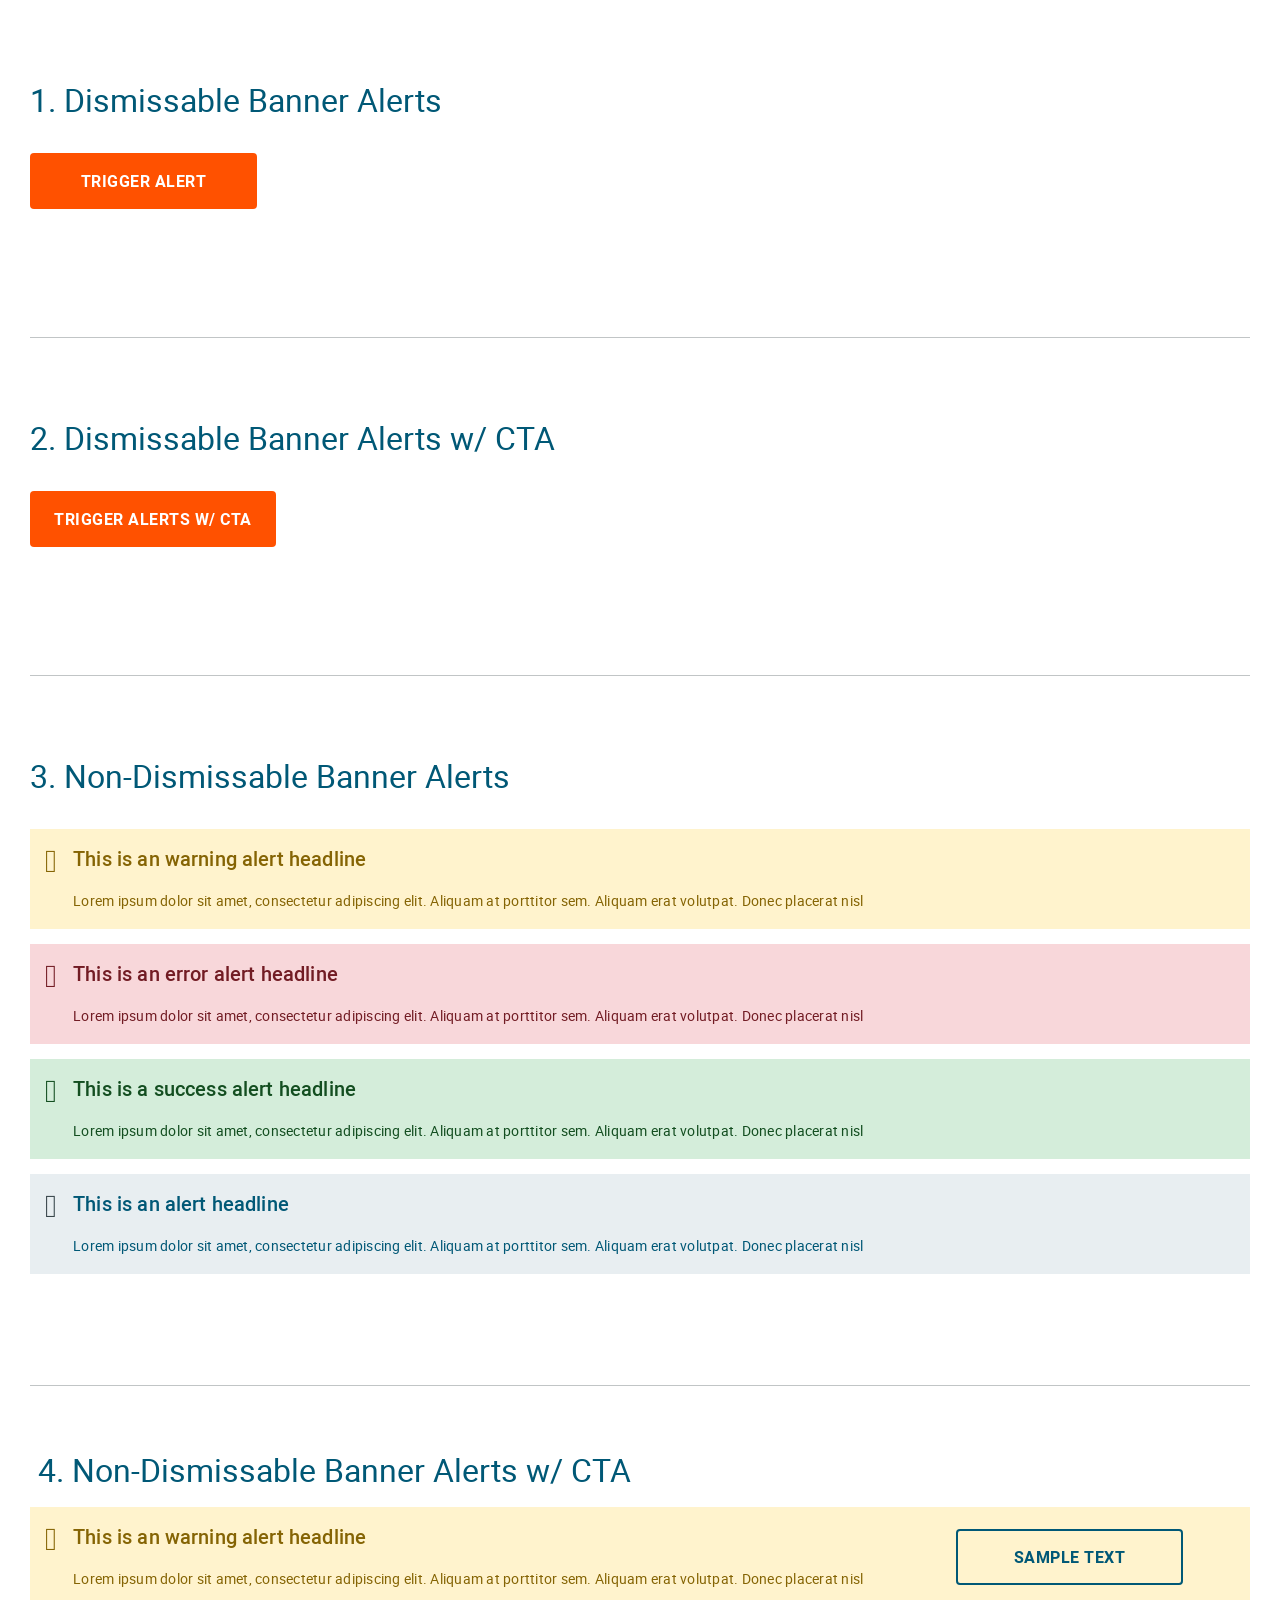
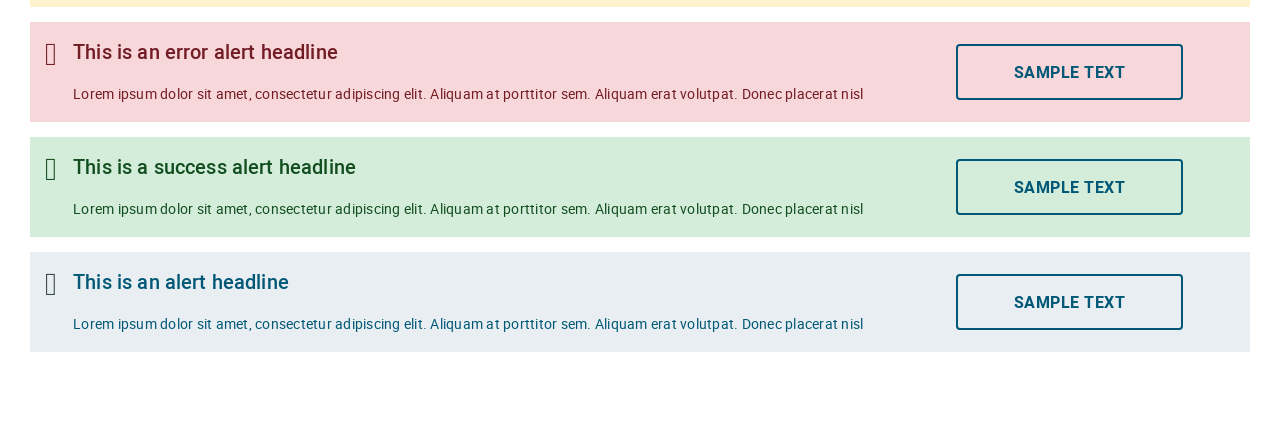
==== alerts/index.html @ 074dd71d "Commit demo for develop-major" ====
<!doctype html><html lang="en"><head><meta charset="UTF-8"><meta http-equiv="X-UA-Compatible" content="IE=edge"><meta name="viewport" content="width=device-width,initial-scale=1"><title>Banner Alert Demo</title><link rel="stylesheet" href="../assets/styles/main.css"><link rel="stylesheet" href="../assets/styles/custom-icons.css"><link rel="stylesheet" href="../assets/styles/fontawesome.css"><link rel="stylesheet" href="../assets/styles/regular.css"><script src="../alerts/index.html.js" defer="defer"></script></head><body><section class="bdr-bottom"><div class="container bdr-clr--gray-disabled"><div class="row"><div class="col"><h2>1. Dismissable Banner Alerts</h2></div><div class="col"><button class="btn--primary" onclick="window.triggerAlerts();">Trigger Alert</button></div><div class="col"><div class="banner-alerts"></div></div></div></div></section><section class="bdr-bottom"><div class="container bdr-clr--gray-disabled"><div class="row"><div class="col"><h2>2. Dismissable Banner Alerts w/ CTA</h2></div><div class="col"><button class="btn--primary" onclick="triggerAlertsWithButton();">Trigger Alerts w/ CTA</button></div><div class="col"><div class="cta-banner-alerts"></div></div></div></div></section><section class="bdr-bottom"><div class="container bdr-clr--gray-disabled"><div class="row"><div class="col"><h2>3. Non-Dismissable Banner Alerts</h2></div><div class="col"><div class="banner-alerts"><div class="foo bar baz bg--warning-background" data-ref="module_systemAlert_50119"><div data-alert-message data-message-type="warning" data-status="active"><div class="row"><div class="alert-msg col--lg-12"><h4 class="alert-head">This is an warning alert headline</h4><span class="p-2">Lorem ipsum dolor sit amet, consectetur adipiscing elit. Aliquam at porttitor sem. Aliquam erat volutpat. Donec placerat nisl</span></div></div></div></div></div><div class="banner-alerts"><div class="foo bar baz bg--error-background" data-ref="module_systemAlert_50119"><div data-alert-message data-message-type="error" data-status="active"><div class="row"><div class="alert-msg col--lg-12"><h4 class="alert-head">This is an error alert headline</h4><span class="p-2">Lorem ipsum dolor sit amet, consectetur adipiscing elit. Aliquam at porttitor sem. Aliquam erat volutpat. Donec placerat nisl</span></div></div></div></div></div><div class="banner-alerts"><div class="foo bar baz bg--success-background" data-ref="module_systemAlert_50119"><div data-alert-message data-message-type="success" data-status="active"><div class="row"><div class="alert-msg col--lg-12"><h4 class="alert-head">This is a success alert headline</h4><span class="p-2">Lorem ipsum dolor sit amet, consectetur adipiscing elit. Aliquam at porttitor sem. Aliquam erat volutpat. Donec placerat nisl</span></div></div></div></div></div><div class="banner-alerts"><div class="foo bar baz bg--primary-light-3" data-ref="module_systemAlert_50119"><div data-alert-message data-message-type="message" data-status="active"><div class="row"><div class="alert-msg col--lg-12"><h4 class="alert-head">This is an alert headline</h4><span class="p-2">Lorem ipsum dolor sit amet, consectetur adipiscing elit. Aliquam at porttitor sem. Aliquam erat volutpat. Donec placerat nisl</span></div></div></div></div></div></div></div></div></section><section class="nonDismissable-alerts"><div class="container bdr-clr--gray-disabled"><div class="col"><h2>4. Non-Dismissable Banner Alerts w/ CTA</h2></div><div class="banner-alerts"><div class="foo bar baz bg--warning-background" data-ref="module_systemAlert_50119"><div data-alert-message data-message-type="warning" data-status="active"><div class="row"><div class="alert-msg col--lg-9"><h4 class="alert-head">This is an warning alert headline</h4><span class="p-2">Lorem ipsum dolor sit amet, consectetur adipiscing elit. Aliquam at porttitor sem. Aliquam erat volutpat. Donec placerat nisl</span></div><div class="alert-cta col--lg-3"><button class="btn" href="#">sample Text</button></div></div></div></div></div><div class="banner-alerts"><div class="foo bar baz bg--error-background" data-ref="module_systemAlert_50119"><div data-alert-message data-message-type="error" data-status="active"><div class="row"><div class="alert-msg col--lg-9"><h4 class="alert-head">This is an error alert headline</h4><span class="p-2">Lorem ipsum dolor sit amet, consectetur adipiscing elit. Aliquam at porttitor sem. Aliquam erat volutpat. Donec placerat nisl</span></div><div class="alert-cta col--lg-3"><button class="btn" href="#">sample Text</button></div></div></div></div></div><div class="banner-alerts"><div class="foo bar baz bg--success-background" data-ref="module_systemAlert_50119"><div data-alert-message data-message-type="success" data-status="active"><div class="row"><div class="alert-msg col--lg-9"><h4 class="alert-head">This is a success alert headline</h4><span class="p-2">Lorem ipsum dolor sit amet, consectetur adipiscing elit. Aliquam at porttitor sem. Aliquam erat volutpat. Donec placerat nisl</span></div><div class="alert-cta col--lg-3"><button class="btn" href="#">sample Text</button></div></div></div></div></div><div class="banner-alerts"><div class="foo bar baz bg--primary-light-3" data-ref="module_systemAlert_50119"><div data-alert-message data-message-type="message" data-status="active"><div class="row"><div class="alert-msg col--lg-9"><h4 class="alert-head">This is an alert headline</h4><span class="p-2">Lorem ipsum dolor sit amet, consectetur adipiscing elit. Aliquam at porttitor sem. Aliquam erat volutpat. Donec placerat nisl</span></div><div class="alert-cta col--lg-3"><button class="btn" href="#">sample Text</button></div></div></div></div></div></div></section></body></html>
---- assets/styles/main.css ----
﻿:root{--primary-base: hsl(195.3, 100%, 23.1%);--primary-light-1: hsl(194.8, 100%, 28.6%);--primary-light-2: hsl(195, 100%, 39.2%);--primary-light-3: hsl(200, 24.3%, 92.7%);--primary-light-4: hsl(194, 25%, 87%);--primary-dark-1: hsl(195.3, 100%, 11.6%);--primary-dark-2: hsl(195.2, 100%, 17.8%);--secondary-base: hsl(19.1, 100%, 50%);--secondary-light-1: hsl(18.8, 100%, 61.2%);--secondary-light-2: hsl(18.6, 100%, 69.6%);--secondary-light-3: hsl(18.9, 82.6%, 91%);--secondary-dark-1: hsl(18.8, 100%, 38.8%);--secondary-dark-2: hsl(18.6, 100%, 30.4%);--white-base: hsl(0, 0%, 100%);--black-base: hsl(0, 0%, 0%);--gray-medium-1: hsl(198, 11.1%, 35.3%);--gray-dark-1: hsl(196.7, 13.8%, 25.5%);--gray-body: hsl(196.7, 13.8%, 25.5%);--gray-input: hsl(200, 5.5%, 57.3%);--gray-disabled: hsl(192, 4.2%, 76.7%);--gray-background: hsl(0, 0%, 98%);--success-element: hsl(135.7, 100%, 27.1%);--success-text: hsl(133.2, 60.8%, 19%);--success-background: hsl(134.4, 41%, 88%);--warning-element: hsl(35, 97.3%, 56.9%);--warning-text: hsl(44.7, 94.2%, 26.9%);--warning-background: hsl(45.6, 100%, 90.2%);--error-element: hsl(9.2, 100%, 37.1%);--error-text: hsl(354.4, 60.6%, 27.8%);--error-background: hsl(354.5, 70.2%, 90.8%);--dropshadow-1: 0 1px 1px 0 rgba(0, 0, 0, 0.14), 0 2px 1px 0 rgba(0, 0, 0, 0.12), 0 1px 3px 0 rgba(0, 0, 0, 0.2);--dropshadow-2: 0 8px 10px 0 rgba(0, 0, 0, 0.14), 0 3px 14px 0 rgba(0, 0, 0, 0.12), 0 5px 5px 0 rgba(0, 0, 0, 0.2);--dropshadow-3: 0 9px 12px 0 rgba(0, 0, 0, 0.14), 0 3px 16px 0 rgba(0, 0, 0, 0.12), 0 5px 6px 0 rgba(0, 0, 0, 0.2);--dropshadow-4: 0 16px 24px 0 rgba(0, 0, 0, 0.14), 0 6px 30px 0 rgba(0, 0, 0, 0.12), 0 8px 10px 0 rgba(0, 0, 0, 0.2);--sect--top-pd--sm: 4.8rem;--sect--top-pd--md: 4.8rem;--sect--top-pd--lg: 8rem;--sect--top-pd--xl: 8rem;--sect--btm-pd--sm: 4.8rem;--sect--btm-pd--md: 4.8rem;--sect--btm-pd--lg: 8rem;--sect--btm-pd--xl: 8rem;--sect-bg--top-pd--sm: 4.8rem;--sect-bg--top-pd--md: 4.8rem;--sect-bg--top-pd--lg: 8rem;--sect-bg--top-pd--xl: 8rem;--sect-bg--btm-pd--sm: 4.8rem;--sect-bg--btm-pd--md: 4.8rem;--sect-bg--btm-pd--lg: 8rem;--sect-bg--btm-pd--xl: 8rem;--sect-top-curv--top-pd--sm: 4.8rem;--sect-top-curv--top-pd--md: 4.8rem;--sect-top-curv--top-pd--lg: 4.8rem;--sect-top-curv--top-pd--xl: 4.8rem;--sect-top-curv--btm-pd--sm: 4.8rem;--sect-top-curv--btm-pd--md: 4.8rem;--sect-top-curv--btm-pd--lg: 8rem;--sect-top-curv--btm-pd--xl: 8rem;--sect-btm-curv--top-pd--sm: 4.8rem;--sect-btm-curv--top-pd--md: 4.8rem;--sect-btm-curv--top-pd--lg: 8rem;--sect-btm-curv--top-pd--xl: 8rem;--sect-btm-curv--btm-pd--sm: 4.8rem;--sect-btm-curv--btm-pd--md: 4.8rem;--sect-btm-curv--btm-pd--lg: 4.8rem;--sect-btm-curv--btm-pd--xl: 4.8rem;--gutter-sm: 0.75rem;--gutter-md: 0.75rem;--gutter-lg: 0.75rem;--gutter-xl: 0.75rem;--col-top-mg--sm: 1.6rem;--col-top-mg--md: 1.6rem;--col-top-mg--lg: 1.6rem;--col-top-mg--xl: 1.6rem;--col-btm-mg--sm: 1.6rem;--col-btm-mg--md: 1.6rem;--col-btm-mg--lg: 1.6rem;--col-btm-mg--xl: 1.6rem;--h-1--sm: 3.4rem/4rem Roboto, sans-serif;--h-1--md: 3.4rem/4rem Roboto, sans-serif;--h-1--lg: 4.8rem/5.6rem Roboto, sans-serif;--h-1--xl: 4.8rem/5.6rem Roboto, sans-serif;--h-1--ltr-spc--sm: 0rem;--h-1--ltr-spc--md: 0rem;--h-1--ltr-spc--lg: 0rem;--h-1--ltr-spc--xl: 0rem;--h-1--bd-txt-spc--sm: 3.2rem;--h-1--bd-txt-spc--md: 3.2rem;--h-1--bd-txt-spc--lg: 3.2rem;--h-1--bd-txt-spc--xl: 3.2rem;--h-2--sm: 2.4rem/3.2rem Roboto, sans-serif;--h-2--md: 2.4rem/3.2rem Roboto, sans-serif;--h-2--lg: 3.2rem/4rem Roboto, sans-serif;--h-2--xl: 3.2rem/4rem Roboto, sans-serif;--h-2--ltr-spc--sm: 0rem;--h-2--ltr-spc--md: 0rem;--h-2--ltr-spc--lg: 0rem;--h-2--ltr-spc--xl: 0rem;--h-2--bd-txt-spc--sm: 1.6rem;--h-2--bd-txt-spc--md: 1.6rem;--h-2--bd-txt-spc--lg: 1.6rem;--h-2--bd-txt-spc--xl: 1.6rem;--h-3--sm: 2rem/2.8rem Roboto, sans-serif;--h-3--md: 2rem/2.8rem Roboto, sans-serif;--h-3--lg: 2.4rem/3.2rem Roboto, sans-serif;--h-3--xl: 2.4rem/3.2rem Roboto, sans-serif;--h-3--ltr-spc--sm: 0.015rem;--h-3--ltr-spc--md: 0.015rem;--h-3--ltr-spc--lg: 0.015rem;--h-3--ltr-spc--xl: 0.015rem;--h-3--bd-txt-spc--sm: 1.6rem;--h-3--bd-txt-spc--md: 1.6rem;--h-3--bd-txt-spc--lg: 1.6rem;--h-3--bd-txt-spc--xl: 1.6rem;--h-4--sm: 1.8rem/2.6rem Roboto, sans-serif;--h-4--md: 1.8rem/2.6rem Roboto, sans-serif;--h-4--lg: 2rem/2.8rem Roboto, sans-serif;--h-4--xl: 2rem/2.8rem Roboto, sans-serif;--h-4--ltr-spc--sm: 0.015rem;--h-4--ltr-spc--md: 0.015rem;--h-4--ltr-spc--lg: 0.015rem;--h-4--ltr-spc--xl: 0.015rem;--h-4--bd-txt-spc--sm: 1.6rem;--h-4--bd-txt-spc--md: 1.6rem;--h-4--bd-txt-spc--lg: 1.6rem;--h-4--bd-txt-spc--xl: 1.6rem;--h-5--sm: 1.6rem/2.4rem Roboto, sans-serif;--h-5--md: 1.6rem/2.4rem Roboto, sans-serif;--h-5--lg: 1.8rem/2.6rem Roboto, sans-serif;--h-5--xl: 1.8rem/2.6rem Roboto, sans-serif;--h-5--ltr-spc--sm: 0.015rem;--h-5--ltr-spc--md: 0.015rem;--h-5--ltr-spc--lg: 0.015rem;--h-5--ltr-spc--xl: 0.015rem;--h-6--sm: 1.4rem/2rem Roboto, sans-serif;--h-6--md: 1.4rem/2rem Roboto, sans-serif;--h-6--lg: 1.4rem/2rem Roboto, sans-serif;--h-6--xl: 1.4rem/2rem Roboto, sans-serif;--h-6--ltr-spc--sm: 0.01rem;--h-6--ltr-spc--md: 0.01rem;--h-6--ltr-spc--lg: 0.01rem;--h-6--ltr-spc--xl: 0.01rem;--p-1--sm: 1.6rem/2.4rem Roboto, sans-serif;--p-1--md: 1.6rem/2.4rem Roboto, sans-serif;--p-1--lg: 1.6rem/2.4rem Roboto, sans-serif;--p-1--xl: 1.6rem/2.4rem Roboto, sans-serif;--p-1--ltr-spc--sm: 0.05rem;--p-1--ltr-spc--md: 0.05rem;--p-1--ltr-spc--lg: 0.05rem;--p-1--ltr-spc--xl: 0.05rem;--p-1--spacing--sm: 2.4rem;--p-1--spacing--md: 2.4rem;--p-1--spacing--lg: 2.4rem;--p-1--spacing--xl: 2.4rem;--p-2--sm: 1.4rem/2rem Roboto, sans-serif;--p-2--md: 1.4rem/2rem Roboto, sans-serif;--p-2--lg: 1.4rem/2.2rem Roboto, sans-serif;--p-2--xl: 1.4rem/2.2rem Roboto, sans-serif;--p-2--ltr-spc--sm: 0.025rem;--p-2--ltr-spc--md: 0.025rem;--p-2--ltr-spc--lg: 0.025rem;--p-2--ltr-spc--xl: 0.025rem;--p-2--spacing--sm: 2.4rem;--p-2--spacing--md: 2.4rem;--p-2--spacing--lg: 2.4rem;--p-2--spacing--xl: 2.4rem;--p-3--sm: 1.2rem/1.8rem Roboto, sans-serif;--p-3--md: 1.2rem/1.8rem Roboto, sans-serif;--p-3--lg: 1.2rem/2rem Roboto, sans-serif;--p-3--xl: 1.2rem/2rem Roboto, sans-serif;--p-3--ltr-spc--sm: 0.025rem;--p-3--ltr-spc--md: 0.025rem;--p-3--ltr-spc--lg: 0.04rem;--p-3--ltr-spc--xl: 0.04rem;--p-3--spacing--sm: 2.4rem;--p-3--spacing--md: 2.4rem;--p-3--spacing--lg: 2.4rem;--p-3--spacing--xl: 2.4rem;--default-links-link-on-lgt-bg--default--color: hsl(195.3, 100%, 23.1%);--default-links-link-on-lgt-bg--default--text-decoration: underline solid hsl(195.3, 100%, 23.1%) 0.1rem;--default-links-link-on-lgt-bg--default--font-weight: 500;--default-links-link-on-lgt-bg--hover--color: hsl(195.3, 100%, 11.6%);--default-links-link-on-lgt-bg--hover--text-decoration: underline solid hsl(195.3, 100%, 11.6%) 0.1rem;--default-links-link-on-lgt-bg--focus--color: hsl(195.3, 100%, 11.6%);--default-links-link-on-lgt-bg--focus--text-decoration: underline solid hsl(195.3, 100%, 11.6%) 0.1rem;--default-links-link-on-lgt-bg--focus--outline: 0.3rem solid hsl(195, 100%, 39.2%);--default-links-link-on-lgt-bg--focus--outline-offset: 0.2rem;--default-links-link-on-lgt-bg--focus--border-radius: 0.5rem;--default-links-link-on-lgt-bg--active--color: hsl(195, 100%, 39.2%);--default-links-link-on-lgt-bg--active--text-decoration: underline solid hsl(195, 100%, 39.2%) 0.1rem;--default-links-link-on-lgt-bg--visited--color: hsl(195, 100%, 39.2%);--default-links-link-on-lgt-bg--disabled--color: hsl(192, 4.2%, 76.7%);--default-links-link-on-lgt-bg--disabled--text-decoration: underline solid hsl(192, 4.2%, 76.7%) 0.1rem;--default-links-link-on-lgt-bg--disabled--pointer-events: none;--group-links-link-on-lgt-bg--default--color: hsl(195.3, 100%, 23.1%);--group-links-link-on-lgt-bg--default--text-decoration: none;--group-links-link-on-lgt-bg--default--font-weight: 500;--group-links-link-on-lgt-bg--hover--color: hsl(195.3, 100%, 11.6%);--group-links-link-on-lgt-bg--hover--text-decoration: underline solid hsl(195.3, 100%, 11.6%) 0.1rem;--group-links-link-on-lgt-bg--focus--color: hsl(195.3, 100%, 11.6%);--group-links-link-on-lgt-bg--focus--text-decoration: underline solid hsl(195.3, 100%, 11.6%) 0.1rem;--group-links-link-on-lgt-bg--focus--outline: 0.3rem solid hsl(195, 100%, 39.2%);--group-links-link-on-lgt-bg--focus--outline-offset: 0.2rem;--group-links-link-on-lgt-bg--focus--border-radius: 0.5rem;--group-links-link-on-lgt-bg--active--color: hsl(195.3, 100%, 23.1%);--group-links-link-on-lgt-bg--active--text-decoration: none;--group-links-link-on-lgt-bg--visited--color: hsl(195.3, 100%, 23.1%);--group-links-link-on-lgt-bg--disabled--color: hsl(192, 4.2%, 76.7%);--group-links-link-on-lgt-bg--disabled--text-decoration: none;--group-links-link-on-lgt-bg--disabled--pointer-events: none;--email-phone-links-link-on-lgt-bg--default--color: hsl(195.3, 100%, 23.1%);--email-phone-links-link-on-lgt-bg--default--text-decoration: underline solid hsl(195.3, 100%, 23.1%) 0.1rem;--email-phone-links-link-on-lgt-bg--default--font-weight: 500;--email-phone-links-link-on-lgt-bg--hover--color: hsl(195.3, 100%, 11.6%);--email-phone-links-link-on-lgt-bg--hover--text-decoration: underline solid hsl(195.3, 100%, 11.6%) 0.1rem;--email-phone-links-link-on-lgt-bg--focus--color: hsl(195.3, 100%, 11.6%);--email-phone-links-link-on-lgt-bg--focus--text-decoration: underline solid hsl(195.3, 100%, 11.6%) 0.1rem;--email-phone-links-link-on-lgt-bg--focus--outline: 0.3rem solid hsl(195, 100%, 39.2%);--email-phone-links-link-on-lgt-bg--focus--outline-offset: 0.2rem;--email-phone-links-link-on-lgt-bg--focus--border-radius: 0.5rem;--email-phone-links-link-on-lgt-bg--active--color: hsl(195.3, 100%, 23.1%);--email-phone-links-link-on-lgt-bg--active--text-decoration: underline solid hsl(195.3, 100%, 23.1%) 0.1rem;--email-phone-links-link-on-lgt-bg--visited--color: hsl(195.3, 100%, 23.1%);--email-phone-links-link-on-lgt-bg--disabled--color: hsl(192, 4.2%, 76.7%);--email-phone-links-link-on-lgt-bg--disabled--text-decoration: underline solid hsl(192, 4.2%, 76.7%) 0.1rem;--email-phone-links-link-on-lgt-bg--disabled--pointer-events: none;--default-links-link-on-drk-bg--default--color: hsl(0, 0%, 100%);--default-links-link-on-drk-bg--default--text-decoration: underline solid var(--white-base) 0.1rem;--default-links-link-on-drk-bg--default--font-weight: 500;--default-links-link-on-drk-bg--hover--color: hsl(0, 0%, 100%);--default-links-link-on-drk-bg--hover--text-decoration: underline solid rgba(255, 255, 255, 0.75) 0.1rem;--default-links-link-on-drk-bg--hover--opacity: 75%;--default-links-link-on-drk-bg--focus--color: hsl(0, 0%, 100%);--default-links-link-on-drk-bg--focus--text-decoration: underline solid rgba(255, 255, 255, 0.75) 0.1rem;--default-links-link-on-drk-bg--focus--outline: 0.3rem solid hsl(195, 100%, 39.2%);--default-links-link-on-drk-bg--focus--outline-offset: 0.2rem;--default-links-link-on-drk-bg--focus--border-radius: 0.5rem;--default-links-link-on-drk-bg--focus--opacity: 75%;--default-links-link-on-drk-bg--active--color: hsl(0, 0%, 100%);--default-links-link-on-drk-bg--active--text-decoration: underline solid var(--white-base) 0.1rem;--default-links-link-on-drk-bg--disabled--color: hsl(0, 0%, 100%);--default-links-link-on-drk-bg--disabled--text-decoration: underline solid rgba(255, 255, 255, 0.4) 0.1rem;--default-links-link-on-drk-bg--disabled--opacity: 40%;--group-links-link-on-drk-bg--default--color: hsl(0, 0%, 100%);--group-links-link-on-drk-bg--default--text-decoration: none;--group-links-link-on-drk-bg--default--font-weight: 500;--group-links-link-on-drk-bg--hover--color: hsl(0, 0%, 100%);--group-links-link-on-drk-bg--hover--text-decoration: underline solid rgba(255, 255, 255, 0.75) 0.1rem;--group-links-link-on-drk-bg--hover--opacity: 75%;--group-links-link-on-drk-bg--focus--color: hsl(0, 0%, 100%);--group-links-link-on-drk-bg--focus--text-decoration: underline solid rgba(255, 255, 255, 0.75) 0.1rem;--group-links-link-on-drk-bg--focus--outline: 0.3rem solid hsl(195, 100%, 39.2%);--group-links-link-on-drk-bg--focus--outline-offset: 0.2rem;--group-links-link-on-drk-bg--focus--border-radius: 0.5rem;--group-links-link-on-drk-bg--focus--opacity: 75%;--group-links-link-on-drk-bg--active--color: hsl(0, 0%, 100%);--group-links-link-on-drk-bg--active--text-decoration: none;--group-links-link-on-drk-bg--disabled--color: hsl(0, 0%, 100%);--group-links-link-on-drk-bg--disabled--text-decoration: none;--group-links-link-on-drk-bg--disabled--opacity: 40%;--email-phone-links-link-on-drk-bg--default--color: hsl(0, 0%, 100%);--email-phone-links-link-on-drk-bg--default--text-decoration: underline solid var(--white-base) 0.1rem;--email-phone-links-link-on-drk-bg--default--font-weight: 500;--email-phone-links-link-on-drk-bg--hover--color: hsl(0, 0%, 100%);--email-phone-links-link-on-drk-bg--hover--text-decoration: underline solid rgba(255, 255, 255, 0.75) 0.1rem;--email-phone-links-link-on-drk-bg--hover--opacity: 75%;--email-phone-links-link-on-drk-bg--focus--color: hsl(0, 0%, 100%);--email-phone-links-link-on-drk-bg--focus--text-decoration: underline solid rgba(255, 255, 255, 0.75) 0.1rem;--email-phone-links-link-on-drk-bg--focus--outline: 0.3rem solid hsl(195, 100%, 39.2%);--email-phone-links-link-on-drk-bg--focus--outline-offset: 0.2rem;--email-phone-links-link-on-drk-bg--focus--border-radius: 0.5rem;--email-phone-links-link-on-drk-bg--focus--opacity: 75%;--email-phone-links-link-on-drk-bg--active--color: hsl(0, 0%, 100%);--email-phone-links-link-on-drk-bg--active--text-decoration: underline solid var(--white-base) 0.1rem;--email-phone-links-link-on-drk-bg--disabled--color: hsl(0, 0%, 100%);--email-phone-links-link-on-drk-bg--disabled--text-decoration: underline solid rgba(255, 255, 255, 0.4) 0.1rem;--email-phone-links-link-on-drk-bg--disabled--opacity: 40%;--btn--font: bold 1.6rem/2.4rem var(--font-stack);--btn--min-width: 22.7rem;--btn--corner-radius:0.4rem;--btn--border: 0.2rem solid var(--primary-base);--secondary-btn-on-lgt-bg--default--color: hsl(195.3, 100%, 23.1%);--secondary-btn-on-lgt-bg--default--border: 0.2rem solid hsl(195.3, 100%, 23.1%);--secondary-btn-on-lgt-bg--default--padding: 1.4rem 2.4rem;--secondary-btn-on-lgt-bg--hover--background-color: hsla(195.3, 100%, 23.1%, 15%);--secondary-btn-on-lgt-bg--hover--color: hsl(195.3, 100%, 23.1%);--secondary-btn-on-lgt-bg--hover--border: 0.2rem solid hsl(195.3, 100%, 23.1%);--secondary-btn-on-lgt-bg--focus--background-color: hsla(195.3, 100%, 23.1%, 15%);--secondary-btn-on-lgt-bg--focus--color: hsl(195.3, 100%, 23.1%);--secondary-btn-on-lgt-bg--focus--border: 0.2rem solid hsl(195.3, 100%, 23.1%);--secondary-btn-on-lgt-bg--focus--outline: 0.3rem solid hsl(195, 100%, 39.2%);--secondary-btn-on-lgt-bg--focus--outline-offset: 0.2rem;--secondary-btn-on-lgt-bg--active--background-color: hsla(195.3, 100%, 23.1%, 40%);--secondary-btn-on-lgt-bg--active--color: hsl(195.3, 100%, 23.1%);--secondary-btn-on-lgt-bg--active--border: 0.2rem solid hsl(195.3, 100%, 23.1%);--secondary-btn-on-lgt-bg--disabled--color: hsl(192, 4.2%, 76.7%);--secondary-btn-on-lgt-bg--disabled--border: 0.2rem solid hsl(192, 4.2%, 76.7%);--primary-btn-on-lgt-bg--default--background-color: hsl(19.1, 100%, 50%);--primary-btn-on-lgt-bg--default--color: hsl(0, 0%, 100%);--primary-btn-on-lgt-bg--default--border: none;--primary-btn-on-lgt-bg--hover--background-color: hsl(18.8, 100%, 38.8%);--primary-btn-on-lgt-bg--hover--color: hsl(0, 0%, 100%);--primary-btn-on-lgt-bg--hover--border: none;--primary-btn-on-lgt-bg--focus--background-color: hsl(18.8, 100%, 38.8%);--primary-btn-on-lgt-bg--focus--color: hsl(0, 0%, 100%);--primary-btn-on-lgt-bg--focus--border: none;--primary-btn-on-lgt-bg--focus--outline: 0.3rem solid hsl(195, 100%, 39.2%);--primary-btn-on-lgt-bg--focus--outline-offset: 0.2rem;--primary-btn-on-lgt-bg--active--background-color: hsl(18.6, 100%, 69.6%);--primary-btn-on-lgt-bg--active--color: hsl(0, 0%, 100%);--primary-btn-on-lgt-bg--active--border: none;--primary-btn-on-lgt-bg--disabled--background-color: hsl(192, 4.2%, 76.7%);--primary-btn-on-lgt-bg--disabled--color: hsl(0, 0%, 100%);--primary-btn-on-lgt-bg--disabled--border: none;--tertiary-btn-on-lgt-bg--default--color: hsl(195.3, 100%, 23.1%);--tertiary-btn-on-lgt-bg--default--border: none;--tertiary-btn-on-lgt-bg--default--padding: 0;--tertiary-btn-on-lgt-bg--default--min-width: 0;--tertiary-btn-on-lgt-bg--hover--background-color: hsla(195.3, 100%, 23.1%, 15%);--tertiary-btn-on-lgt-bg--hover--color: hsl(195.3, 100%, 23.1%);--tertiary-btn-on-lgt-bg--hover--border: none;--tertiary-btn-on-lgt-bg--focus--background-color: hsla(195.3, 100%, 23.1%, 15%);--tertiary-btn-on-lgt-bg--focus--color: hsl(195.3, 100%, 23.1%);--tertiary-btn-on-lgt-bg--focus--border: none;--tertiary-btn-on-lgt-bg--focus--outline: 0.3rem solid hsl(195, 100%, 39.2%);--tertiary-btn-on-lgt-bg--focus--outline-offset: 0.2rem;--tertiary-btn-on-lgt-bg--active--background-color: hsla(195.3, 100%, 23.1%, 40%);--tertiary-btn-on-lgt-bg--active--color: hsl(195.3, 100%, 23.1%);--tertiary-btn-on-lgt-bg--active--border: none;--tertiary-btn-on-lgt-bg--disabled--color: 0.2rem solid hsl(192, 4.2%, 76.7%);--tertiary-btn-on-lgt-bg--disabled--border: none;--secondary-btn-on-drk-bg--default--color: hsl(0, 0%, 100%);--secondary-btn-on-drk-bg--default--border-color: hsl(0, 0%, 100%);--secondary-btn-on-drk-bg--hover--background-color: hsla(0, 0%, 100%, 15%);--secondary-btn-on-drk-bg--hover--color: hsl(0, 0%, 100%);--secondary-btn-on-drk-bg--hover--border-color: hsl(0, 0%, 100%);--secondary-btn-on-drk-bg--focus--background-color: hsla(0, 0%, 100%, 15%);--secondary-btn-on-drk-bg--focus--color: hsl(0, 0%, 100%);--secondary-btn-on-drk-bg--focus--border-color: hsl(0, 0%, 100%);--secondary-btn-on-drk-bg--focus--outline: 0.3rem solid hsl(195, 100%, 39.2%);--secondary-btn-on-drk-bg--focus--outline-offset: 0.2rem;--secondary-btn-on-drk-bg--active--background-color: hsla(0, 0%, 100%, 40%);--secondary-btn-on-drk-bg--active--color: hsl(0, 0%, 100%);--secondary-btn-on-drk-bg--active--border-color: hsl(0, 0%, 100%);--secondary-btn-on-drk-bg--disabled--color: hsl(0, 0%, 100%);--secondary-btn-on-drk-bg--disabled--border-color: hsl(0, 0%, 100%);--secondary-btn-on-drk-bg--disabled--opacity: 60%;--tertiary-btn-on-drk-bg--default--color: hsl(0, 0%, 100%);--tertiary-btn-on-drk-bg--hover--background-color: hsla(0, 0%, 100%, 15%);--tertiary-btn-on-drk-bg--hover--color: hsl(0, 0%, 100%);--tertiary-btn-on-drk-bg--focus--background-color: hsla(0, 0%, 100%, 15%);--tertiary-btn-on-drk-bg--focus--color: hsl(0, 0%, 100%);--tertiary-btn-on-drk-bg--focus--outline: 0.3rem solid hsl(195, 100%, 39.2%);--tertiary-btn-on-drk-bg--focus--outline-offset: 0.2rem;--tertiary-btn-on-drk-bg--active--background-color: hsla(0, 0%, 100%, 40%);--tertiary-btn-on-drk-bg--active--color: hsl(0, 0%, 100%);--tertiary-btn-on-drk-bg--active--border-color: hsl(0, 0%, 100%);--tertiary-btn-on-drk-bg--disabled--color: hsl(0, 0%, 100%);--tertiary-btn-on-drk-bg--disabled--opacity: 60%;--toggleOn-toggle-on-lgt-bg--checked--background-color: hsl(195.3, 100%, 23.1%);--toggleOn-toggle-on-lgt-bg--hover--box-shadow: 0 0 0 1.1rem hsla(195.3, 100%, 23.1%, 10%);--toggleOn-toggle-on-lgt-bg--hover--background-color: hsl(195.3, 100%, 23.1%);--toggleOn-toggle-on-lgt-bg--focus--box-shadow: 0 0 0 1.1rem hsla(195.3, 100%, 23.1%, 10%);--toggleOn-toggle-on-lgt-bg--focus--outline: 0.3rem solid hsl(195, 100%, 39.2%);--toggleOn-toggle-on-lgt-bg--focus--outline-offset: 0.9rem;--toggleOn-toggle-on-lgt-bg--focus--background-color: hsl(195.3, 100%, 23.1%);--toggleOn-toggle-on-lgt-bg--active--box-shadow: 0 0 0 1.1rem hsla(195.3, 100%, 23.1%, 25%);--toggleOn-toggle-on-lgt-bg--active--background-color: hsl(195.3, 100%, 23.1%);--toggleOn-toggle-on-lgt-bg--disabled--background-color: hsl(192, 4.2%, 76.7%);--toggleOff-toggle-on-lgt-bg--default--background-color: hsl(0, 0%, 100%);--toggleOff-toggle-on-lgt-bg--hover--box-shadow: 0 0 0 1.1rem hsla(200, 5.5%, 57.3%, 10%);--toggleOff-toggle-on-lgt-bg--hover--background-color: hsl(0, 0%, 100%);--toggleOff-toggle-on-lgt-bg--focus--box-shadow: 0 0 0 1.1rem hsla(200, 5.5%, 57.3%, 10%);--toggleOff-toggle-on-lgt-bg--focus--outline: 0.3rem solid hsl(195, 100%, 39.2%);--toggleOff-toggle-on-lgt-bg--focus--outline-offset: 0.9rem;--toggleOff-toggle-on-lgt-bg--focus--background-color: hsl(0, 0%, 100%);--toggleOff-toggle-on-lgt-bg--active--box-shadow: 0 0 0 1.1rem hsla(200, 5.5%, 57.3%, 25%);--toggleOff-toggle-on-lgt-bg--active--background-color: hsl(0, 0%, 100%);--toggleOff-toggle-on-lgt-bg--disabled--background-color: hsl(0, 0%, 100%);--toggleOn-toggle-on-drk-bg--checked--background-color: hsl(0, 0%, 100%);--toggleOn-toggle-on-drk-bg--hover--box-shadow: 0 0 0 1.1rem hsla(0, 0%, 100%, 10%);--toggleOn-toggle-on-drk-bg--hover--background-color: hsl(0, 0%, 100%);--toggleOn-toggle-on-drk-bg--focus--box-shadow: 0 0 0 1.1rem hsla(0, 0%, 100%, 10%);--toggleOn-toggle-on-drk-bg--focus--outline: 0.3rem solid hsl(195, 100%, 39.2%);--toggleOn-toggle-on-drk-bg--focus--outline-offset: 0.9rem;--toggleOn-toggle-on-drk-bg--focus--background-color: hsl(0, 0%, 100%);--toggleOn-toggle-on-drk-bg--active--box-shadow: 0 0 0 1.1rem hsla(0, 0%, 100%, 25%);--toggleOn-toggle-on-drk-bg--active--background-color: hsl(0, 0%, 100%);--toggleOn-toggle-on-drk-bg--disabled--background-color: hsl(192, 4.2%, 76.7%);--toggleOff-toggle-on-drk-bg--default--background-color: hsl(0, 0%, 100%);--toggleOff-toggle-on-drk-bg--hover--box-shadow: 0 0 0 1.1rem hsla(200, 5.5%, 57.3%, 10%);--toggleOff-toggle-on-drk-bg--hover--background-color: hsl(0, 0%, 100%);--toggleOff-toggle-on-drk-bg--focus--box-shadow: 0 0 0 1.1rem hsla(200, 5.5%, 57.3%, 10%);--toggleOff-toggle-on-drk-bg--focus--outline: 0.3rem solid hsl(195, 100%, 39.2%);--toggleOff-toggle-on-drk-bg--focus--outline-offset: 0.9rem;--toggleOff-toggle-on-drk-bg--focus--background-color: hsl(0, 0%, 100%);--toggleOff-toggle-on-drk-bg--active--box-shadow: 0 0 0 1.1rem hsla(200, 5.5%, 57.3%, 25%);--toggleOff-toggle-on-drk-bg--active--background-color: hsl(0, 0%, 100%);--toggleOff-toggle-on-drk-bg--disabled--background-color: hsl(0, 0%, 100%);--max-content-width--sm: 640px;--max-content-width--md: 800px;--max-content-width--lg: 960px;--max-content-width--xl: 1440px;--container--gutter--sm: var(--gutter-sm);--container--gutter--md: var(--gutter-md);--container--gutter--lg: var(--gutter-lg);--container--gutter--xl: var(--gutter-xl);--text-indent--sm: 2.4rem;--text-indent--md: 2.4rem;--text-indent--lg: 2.4rem;--text-indent--xl: 2.4rem;--heading-color: var(--primary-base);--body-text--color: var(--gray-body);--body-text--light-color: var(--gray-medium-1);--heading--on-dark-background: var(--white-base);--body-text--on-dark-background: var(--white-base);--heading--on-warning-background: var(--warning-text);--heading--on-error-background: var(--error-text);--heading--on-success-background: var(--success-text);--body-text--on-warning-background: var(--warning-text);--body-text--on-error-background: var(--error-text);--body-text--on-success-background: var(--success-text);--heading--on-light-background: var(--primary-base);--body-text--on-light-background: var(--gray-body);--font-weight--regular: 400;--font-weight--medium: 500;--font-stack: Roboto, sans-serif;--list-item-spacing-s--sm: 0.8rem;--list-item-spacing-s--md: 0.8rem;--list-item-spacing-s--lg: 0.8rem;--list-item-spacing-s--xl: 0.8rem;--list-item-spacing-m--sm: 1.6rem;--list-item-spacing-m--md: 1.6rem;--list-item-spacing-m--lg: 1.6rem;--list-item-spacing-m--xl: 1.6rem;--list-item-spacing-l--sm: 1.6rem;--list-item-spacing-l--md: 1.6rem;--list-item-spacing-l--lg: 1.6rem;--list-item-spacing-l--xl: 1.6rem;--border-radius-25: 0.5rem;--border-radius-50: 0.8rem;--border-radius-75: 1.2rem;--border-radius-100: 1.6rem;--icon--on-white-background: var(--primary-base);--icon--on-light-background: var(--gray-body);--icon--on-dark-background: var(--white-base);--icon--on-primary-light-background: var(--primary-base);--icon--on-secondary-light-background: var(--secondary-base);--icon--on-gray-background: var(--white-base);--icon--on-success-background: var(--success-text);--icon--on-warning-background: var(--warning-text);--icon--on-error-background: var(--error-text);--table--on-light-background: var(--gray-body);--table--on-dark-background: var(--white-base);--table-on-primary-light-background: var(--primary-base);--table--on-secondary-light-background: var(--secondary-base);--table--on-gray-background: var(--white-base);--table--on-success-background: var(--success-text);--table--on-warning-background: var(--warning-text);--table--on-error-background: var(--error-text);--thead--on-light-background: var(--primary-base);--thead--on-dark-background: var(--white-base);--thead--on-primary-light-background: var(--primary-base);--thead--on-secondary-light-background: var(--secondary-base);--thead--on-gray-background: var(--white-base);--thead--on-success-background: var(--success-text);--thead--on-warning-background: var(--warning-text);--thead--on-error-background: var(--error-text);--thead--bg-on-light-background: var(--primary-light-3);--icon--margin--sm: 0.8rem;--icon--margin--md: 1rem;--icon--margin--lg: 1.6rem;--icon--size--sm: 1.6rem;--icon--size--md: 2.4rem;--icon--size--lg: 3.2rem;--icon--size-with-background--sm: calc(var(--icon--size--sm) * 2);--icon--size-with-background--md: calc(var(--icon--size--md) * 2);--icon--size-with-background--lg: calc(var(--icon--size--lg) * 2)}*,*::before,*::after{padding:0;margin:0;line-height:inherit;text-decoration:inherit;letter-spacing:inherit;font-family:inherit;font-weight:inherit;font-style:inherit;font-size:inherit;color:inherit;box-sizing:border-box;border-width:0}html{height:100%;-webkit-text-size-adjust:100%;-moz-tab-size:4;tab-size:4;font-size:62.5%}body{overflow-x:hidden;overflow-y:scroll;min-width:320px;height:100%;font-family:Helvetica,Arial,sans-serif;text-align:left;font-weight:normal;font-style:normal}article,aside,figcaption,figure,footer,header,hgroup,main,nav,section{display:block}body[data-mouse-active] :focus:not(input):not(textarea):not(select){outline:none}p,h1,h2,h3,h4,h5,h6,ol,ul,dl,pre,img,main,form,table,input,label,audio,video,select,figure,canvas,output,address,h-scroll,textarea,fieldset,blockquote{display:block}p:last-child,h1:last-child,h2:last-child,h3:last-child,h4:last-child,h5:last-child,h6:last-child,ol:last-child,ul:last-child,dl:last-child,li:last-child,pre:last-child,hr:last-child,img:last-child,form:last-child,table:last-child,label:last-child,input:last-child,audio:last-child,video:last-child,select:last-child,figure:last-child,canvas:last-child,output:last-child,address:last-child,h-scroll:last-child,fieldset:last-child,textarea:last-child,blockquote:last-child{margin-bottom:0}hr{width:100%;height:1px;background-color:#9c9ea1;border:none}img{max-width:100%;margin-left:auto;margin-right:auto;border:none}figure.cover img{width:100%;height:100%;object-fit:cover}figure.cover.compatible{background-size:cover;background-position:center;background-repeat:no-repeat}video{max-width:100%;margin-left:auto;margin-right:auto;border:1px solid #9c9ea1;cursor:pointer}button,[type=button],[type=reset],[type=submit]{-webkit-appearance:button;text-align:left;background:rgba(0,0,0,0);background-image:none;border:none}button:not([disabled]),input[type=button]:not([disabled]),input[type=submit]:not([disabled]),input[type=reset]:not([disabled]){cursor:pointer}button:active,input[type=button]:active,input[type=submit]:active,input[type=reset]:active{color:inherit}button,select{text-transform:none}[hidden]{display:none}textarea{resize:vertical}table{text-indent:0;border-color:inherit;border-collapse:collapse}ol,ul,menu,dir{list-style:none;padding:0}body,p,ol,ul,dl,pre,menu,dir,address,blockquote{font:var(--p-1--sm);letter-spacing:var(--p-1--ltr-spc--sm);margin-bottom:var(--p-1--spacing--sm)}menu,dir,ol,ul,dl,dd,pre,address,blockquote{margin-left:var(--text-indent--sm)}table{margin-bottom:var(--p-1--spacing--sm)}@media(min-width: 600px){body,p,ol,ul,dl,pre,menu,dir,address,blockquote{font:var(--p-1--sm);letter-spacing:var(--p-1--ltr-spc--sm);margin-bottom:var(--p-1--spacing--sm)}menu,dir,ol,ul,dl,dd,pre,address,blockquote{margin-left:var(--text-indent--md)}table{margin-bottom:var(--p-1--spacing--md)}}@media(min-width: 1236px){body,p,ol,ul,dl,pre,menu,dir,address,blockquote{font:var(--p-1--lg);letter-spacing:var(--p-1--ltr-spc--lg);margin-bottom:var(--p-1--spacing--lg)}menu,dir,ol,ul,dl,dd,pre,address,blockquote{margin-left:var(--text-indent--lg)}table{margin-bottom:var(--p-1--spacing--lg)}}@media(min-width: 1440px){body,p,ol,ul,dl,pre,menu,dir,address,blockquote{font:var(--p-1--xl);letter-spacing:var(--p-1--ltr-spc--xl);margin-bottom:var(--p-1--spacing--xl)}menu,dir,ol,ul,dl,dd,pre,address,blockquote{margin-left:var(--text-indent--xl)}table{margin-bottom:var(--p-1--spacing--xl)}}blockquote{margin-top:var(--p-1--spacing--sm)}dt{font-weight:500}ul li{list-style-position:inside}h1:last-child,.h-1:last-child,h2:last-child,.h-2:last-child,h3:last-child,.h-3:last-child,h4:last-child,.h-4:last-child,h5:last-child,.h-5:last-child,h6:last-child,.h-6:last-child{margin-bottom:0}body,p,ol,ul,dl,pre,menu,dir,address,blockquote{color:var(--body-text--color)}blockquote>*{color:var(--body-text--light-color)}dd{color:var(--body-text--light-color)}address,h1,.h-1,h2,.h-2{color:var(--heading-color)}[class*=bg--primary]:not([class*=light-]) hr,[class*=bg--secondary]:not([class*=light-]) hr{background-color:var(--body-text--on-dark-background)}body[class*=bg--primary-base]{color:var(--body-text--on-dark-background)}body[class*=bg--primary-light-1]{color:var(--body-text--on-dark-background)}body[class*=bg--primary-light-2]{color:var(--body-text--on-dark-background)}body[class*=bg--primary-light-3]{color:var(--body-text--on-light-background)}body[class*=bg--primary-light-4]{color:var(--body-text--on-light-background)}body[class*=bg--primary-dark-1]{color:var(--body-text--on-dark-background)}body[class*=bg--primary-dark-2]{color:var(--body-text--on-dark-background)}body[class*=bg--secondary-base]{color:var(--body-text--on-dark-background)}body[class*=bg--secondary-light-1]{color:var(--body-text--on-dark-background)}body[class*=bg--secondary-light-2]{color:var(--body-text--on-dark-background)}body[class*=bg--secondary-light-3]{color:var(--body-text--on-light-background)}body[class*=bg--secondary-dark-1]{color:var(--body-text--on-dark-background)}body[class*=bg--secondary-dark-2]{color:var(--body-text--on-dark-background)}body[class*=bg--success-background]{color:var(--body-text--on-success-background)}body[class*=bg--warning-background]{color:var(--body-text--on-warning-background)}body[class*=bg--error-background]{color:var(--body-text--on-error-background)}section[class*=bg--primary-base]{color:var(--body-text--on-dark-background)}section[class*=bg--primary-light-1]{color:var(--body-text--on-dark-background)}section[class*=bg--primary-light-2]{color:var(--body-text--on-dark-background)}section[class*=bg--primary-light-3]{color:var(--body-text--on-light-background)}section[class*=bg--primary-light-4]{color:var(--body-text--on-light-background)}section[class*=bg--primary-dark-1]{color:var(--body-text--on-dark-background)}section[class*=bg--primary-dark-2]{color:var(--body-text--on-dark-background)}section[class*=bg--secondary-base]{color:var(--body-text--on-dark-background)}section[class*=bg--secondary-light-1]{color:var(--body-text--on-dark-background)}section[class*=bg--secondary-light-2]{color:var(--body-text--on-dark-background)}section[class*=bg--secondary-light-3]{color:var(--body-text--on-light-background)}section[class*=bg--secondary-dark-1]{color:var(--body-text--on-dark-background)}section[class*=bg--secondary-dark-2]{color:var(--body-text--on-dark-background)}[class*=bg--primary-base] h1,[class*=bg--primary-base] .h-1,[class*=bg--primary-base] h2,[class*=bg--primary-base] .h-2{color:var(--heading--on-dark-background)}h1[class*=bg--primary-base],.h-1[class*=bg--primary-base],h2[class*=bg--primary-base],.h-2[class*=bg--primary-base]{color:var(--heading--on-dark-background)}[class*=bg--primary-light-1] h1,[class*=bg--primary-light-1] .h-1,[class*=bg--primary-light-1] h2,[class*=bg--primary-light-1] .h-2{color:var(--heading--on-dark-background)}h1[class*=bg--primary-light-1],.h-1[class*=bg--primary-light-1],h2[class*=bg--primary-light-1],.h-2[class*=bg--primary-light-1]{color:var(--heading--on-dark-background)}[class*=bg--primary-light-2] h1,[class*=bg--primary-light-2] .h-1,[class*=bg--primary-light-2] h2,[class*=bg--primary-light-2] .h-2{color:var(--heading--on-dark-background)}h1[class*=bg--primary-light-2],.h-1[class*=bg--primary-light-2],h2[class*=bg--primary-light-2],.h-2[class*=bg--primary-light-2]{color:var(--heading--on-dark-background)}[class*=bg--primary-light-3] h1,[class*=bg--primary-light-3] .h-1,[class*=bg--primary-light-3] h2,[class*=bg--primary-light-3] .h-2{color:var(--heading--on-light-background)}h1[class*=bg--primary-light-3],.h-1[class*=bg--primary-light-3],h2[class*=bg--primary-light-3],.h-2[class*=bg--primary-light-3]{color:var(--heading--on-light-background)}[class*=bg--primary-light-4] h1,[class*=bg--primary-light-4] .h-1,[class*=bg--primary-light-4] h2,[class*=bg--primary-light-4] .h-2{color:var(--heading--on-light-background)}h1[class*=bg--primary-light-4],.h-1[class*=bg--primary-light-4],h2[class*=bg--primary-light-4],.h-2[class*=bg--primary-light-4]{color:var(--heading--on-light-background)}[class*=bg--primary-dark-1] h1,[class*=bg--primary-dark-1] .h-1,[class*=bg--primary-dark-1] h2,[class*=bg--primary-dark-1] .h-2{color:var(--heading--on-dark-background)}h1[class*=bg--primary-dark-1],.h-1[class*=bg--primary-dark-1],h2[class*=bg--primary-dark-1],.h-2[class*=bg--primary-dark-1]{color:var(--heading--on-dark-background)}[class*=bg--primary-dark-2] h1,[class*=bg--primary-dark-2] .h-1,[class*=bg--primary-dark-2] h2,[class*=bg--primary-dark-2] .h-2{color:var(--heading--on-dark-background)}h1[class*=bg--primary-dark-2],.h-1[class*=bg--primary-dark-2],h2[class*=bg--primary-dark-2],.h-2[class*=bg--primary-dark-2]{color:var(--heading--on-dark-background)}[class*=bg--secondary-base] h1,[class*=bg--secondary-base] .h-1,[class*=bg--secondary-base] h2,[class*=bg--secondary-base] .h-2{color:var(--heading--on-dark-background)}h1[class*=bg--secondary-base],.h-1[class*=bg--secondary-base],h2[class*=bg--secondary-base],.h-2[class*=bg--secondary-base]{color:var(--heading--on-dark-background)}[class*=bg--secondary-light-1] h1,[class*=bg--secondary-light-1] .h-1,[class*=bg--secondary-light-1] h2,[class*=bg--secondary-light-1] .h-2{color:var(--heading--on-dark-background)}h1[class*=bg--secondary-light-1],.h-1[class*=bg--secondary-light-1],h2[class*=bg--secondary-light-1],.h-2[class*=bg--secondary-light-1]{color:var(--heading--on-dark-background)}[class*=bg--secondary-light-2] h1,[class*=bg--secondary-light-2] .h-1,[class*=bg--secondary-light-2] h2,[class*=bg--secondary-light-2] .h-2{color:var(--heading--on-dark-background)}h1[class*=bg--secondary-light-2],.h-1[class*=bg--secondary-light-2],h2[class*=bg--secondary-light-2],.h-2[class*=bg--secondary-light-2]{color:var(--heading--on-dark-background)}[class*=bg--secondary-light-3] h1,[class*=bg--secondary-light-3] .h-1,[class*=bg--secondary-light-3] h2,[class*=bg--secondary-light-3] .h-2{color:var(--heading--on-light-background)}h1[class*=bg--secondary-light-3],.h-1[class*=bg--secondary-light-3],h2[class*=bg--secondary-light-3],.h-2[class*=bg--secondary-light-3]{color:var(--heading--on-light-background)}[class*=bg--secondary-dark-1] h1,[class*=bg--secondary-dark-1] .h-1,[class*=bg--secondary-dark-1] h2,[class*=bg--secondary-dark-1] .h-2{color:var(--heading--on-dark-background)}h1[class*=bg--secondary-dark-1],.h-1[class*=bg--secondary-dark-1],h2[class*=bg--secondary-dark-1],.h-2[class*=bg--secondary-dark-1]{color:var(--heading--on-dark-background)}[class*=bg--secondary-dark-2] h1,[class*=bg--secondary-dark-2] .h-1,[class*=bg--secondary-dark-2] h2,[class*=bg--secondary-dark-2] .h-2{color:var(--heading--on-dark-background)}h1[class*=bg--secondary-dark-2],.h-1[class*=bg--secondary-dark-2],h2[class*=bg--secondary-dark-2],.h-2[class*=bg--secondary-dark-2]{color:var(--heading--on-dark-background)}[class*=bg--success-background] h1,[class*=bg--success-background] .h-1,[class*=bg--success-background] h2,[class*=bg--success-background] .h-2{color:var(--heading--on-success-background)}h1[class*=bg--success-background],.h-1[class*=bg--success-background],h2[class*=bg--success-background],.h-2[class*=bg--success-background]{color:var(--heading--on-success-background)}[class*=bg--warning-background] h1,[class*=bg--warning-background] .h-1,[class*=bg--warning-background] h2,[class*=bg--warning-background] .h-2{color:var(--heading--on-warning-background)}h1[class*=bg--warning-background],.h-1[class*=bg--warning-background],h2[class*=bg--warning-background],.h-2[class*=bg--warning-background]{color:var(--heading--on-warning-background)}[class*=bg--error-background] h1,[class*=bg--error-background] .h-1,[class*=bg--error-background] h2,[class*=bg--error-background] .h-2{color:var(--heading--on-error-background)}h1[class*=bg--error-background],.h-1[class*=bg--error-background],h2[class*=bg--error-background],.h-2[class*=bg--error-background]{color:var(--heading--on-error-background)}i[class*=bg--primary-base]{color:var(--icon--on-dark-background)}i[class*=bg--primary-light-1]{color:var(--icon--on-dark-background)}i[class*=bg--primary-light-2]{color:var(--icon--on-dark-background)}i[class*=bg--primary-light-3]{color:var(--icon--on-primary-light-background)}i[class*=bg--primary-light-4]{color:var(--icon--on-primary-light-background)}i[class*=bg--primary-dark-1]{color:var(--icon--on-dark-background)}i[class*=bg--primary-dark-2]{color:var(--icon--on-dark-background)}i[class*=bg--secondary-base]{color:var(--icon--on-dark-background)}i[class*=bg--secondary-light-1]{color:var(--icon--on-dark-background)}i[class*=bg--secondary-light-2]{color:var(--icon--on-dark-background)}i[class*=bg--secondary-light-3]{color:var(--icon--on-secondary-light-background)}i[class*=bg--secondary-dark-1]{color:var(--icon--on-dark-background)}i[class*=bg--secondary-dark-2]{color:var(--icon--on-dark-background)}i[class*=bg--success-background]{color:var(--icon--on-success-background)}i[class*=bg--warning-background]{color:var(--icon--on-warning-background)}i[class*=bg--error-background]{color:var(--icon--on-error-background)}i[class*=bg--gray-background]{color:var(--icon--on-light-background)}i[class*=bg--white-base]{color:var(--icon--on-white-background)}table[class*=bg--primary-base]{color:var(--table--on-dark-background)}table[class*=bg--primary-base] .thead{border-color:var(--table--on-dark-background)}table[class*=bg--primary-light-1]{color:var(--table--on-dark-background)}table[class*=bg--primary-light-1] .thead{border-color:var(--table--on-dark-background)}table[class*=bg--primary-light-2]{color:var(--table--on-dark-background)}table[class*=bg--primary-light-2] .thead{border-color:var(--table--on-dark-background)}table[class*=bg--primary-light-3]{color:var(--table--on-primary-light-background)}table[class*=bg--primary-light-3] .thead{border-color:var(--table--on-primary-light-background)}table[class*=bg--primary-light-4]{color:var(--table--on-primary-light-background)}table[class*=bg--primary-light-4] .thead{border-color:var(--table--on-primary-light-background)}table[class*=bg--primary-dark-1]{color:var(--table--on-dark-background)}table[class*=bg--primary-dark-1] .thead{border-color:var(--table--on-dark-background)}table[class*=bg--primary-dark-2]{color:var(--table--on-dark-background)}table[class*=bg--primary-dark-2] .thead{border-color:var(--table--on-dark-background)}table[class*=bg--secondary-base]{color:var(--table--on-dark-background)}table[class*=bg--secondary-base] .thead{border-color:var(--table--on-dark-background)}table[class*=bg--secondary-light-1]{color:var(--table--on-dark-background)}table[class*=bg--secondary-light-1] .thead{border-color:var(--table--on-dark-background)}table[class*=bg--secondary-light-2]{color:var(--table--on-dark-background)}table[class*=bg--secondary-light-2] .thead{border-color:var(--table--on-dark-background)}table[class*=bg--secondary-light-3]{color:var(--table--on-secondary-light-background)}table[class*=bg--secondary-light-3] .thead{border-color:var(--table--on-secondary-light-background)}table[class*=bg--secondary-dark-1]{color:var(--table--on-dark-background)}table[class*=bg--secondary-dark-1] .thead{border-color:var(--table--on-dark-background)}table[class*=bg--secondary-dark-2]{color:var(--table--on-dark-background)}table[class*=bg--secondary-dark-2] .thead{border-color:var(--table--on-dark-background)}table[class*=bg--success-background]{color:var(--table--on-success-background)}table[class*=bg--success-background] .thead{border-color:var(--table--on-success-background)}table[class*=bg--warning-background]{color:var(--table--on-warning-background)}table[class*=bg--warning-background] .thead{border-color:var(--table--on-warning-background)}table[class*=bg--error-background]{color:var(--table--on-error-background)}table[class*=bg--error-background] .thead{border-color:var(--table--on-error-background)}table[class*=bg--gray-background]{color:var(--table--on-light-background)}table[class*=bg--gray-background] .thead{border-color:var(--table--on-light-background)}table[class*=bg--primary-base] .thead{color:var(--thead--on-dark-background)}table[class*=bg--primary-base].table--transpose .thead{color:var(--thead--on-dark-background)}table[class*=bg--primary-light-1] .thead{color:var(--thead--on-dark-background)}table[class*=bg--primary-light-1].table--transpose .thead{color:var(--thead--on-dark-background)}table[class*=bg--primary-light-2] .thead{color:var(--thead--on-dark-background)}table[class*=bg--primary-light-2].table--transpose .thead{color:var(--thead--on-dark-background)}table[class*=bg--primary-light-3] .thead{color:var(--thead--on-primary-light-background)}table[class*=bg--primary-light-3].table--transpose .thead{color:var(--thead--on-primary-light-background)}table[class*=bg--primary-light-4] .thead{color:var(--thead--on-primary-light-background)}table[class*=bg--primary-light-4].table--transpose .thead{color:var(--thead--on-primary-light-background)}table[class*=bg--primary-dark-1] .thead{color:var(--thead--on-dark-background)}table[class*=bg--primary-dark-1].table--transpose .thead{color:var(--thead--on-dark-background)}table[class*=bg--primary-dark-2] .thead{color:var(--thead--on-dark-background)}table[class*=bg--primary-dark-2].table--transpose .thead{color:var(--thead--on-dark-background)}table[class*=bg--secondary-base] .thead{color:var(--thead--on-dark-background)}table[class*=bg--secondary-base].table--transpose .thead{color:var(--thead--on-dark-background)}table[class*=bg--secondary-light-1] .thead{color:var(--thead--on-dark-background)}table[class*=bg--secondary-light-1].table--transpose .thead{color:var(--thead--on-dark-background)}table[class*=bg--secondary-light-2] .thead{color:var(--thead--on-dark-background)}table[class*=bg--secondary-light-2].table--transpose .thead{color:var(--thead--on-dark-background)}table[class*=bg--secondary-light-3] .thead{color:var(--thead--on-secondary-light-background)}table[class*=bg--secondary-light-3].table--transpose .thead{color:var(--thead--on-secondary-light-background)}table[class*=bg--secondary-dark-1] .thead{color:var(--thead--on-dark-background)}table[class*=bg--secondary-dark-1].table--transpose .thead{color:var(--thead--on-dark-background)}table[class*=bg--secondary-dark-2] .thead{color:var(--thead--on-dark-background)}table[class*=bg--secondary-dark-2].table--transpose .thead{color:var(--thead--on-dark-background)}table[class*=bg--success-background] .thead{color:var(--thead--on-success-background)}table[class*=bg--success-background].table--transpose .thead{color:var(--thead--on-success-background)}table[class*=bg--warning-background] .thead{color:var(--thead--on-warning-background)}table[class*=bg--warning-background].table--transpose .thead{color:var(--thead--on-warning-background)}table[class*=bg--error-background] .thead{color:var(--thead--on-error-background)}table[class*=bg--error-background].table--transpose .thead{color:var(--thead--on-error-background)}table[class*=bg--gray-background] .thead{color:var(--thead--on-light-background)}table[class*=bg--gray-background].table--transpose .thead{color:var(--thead--on-light-background)}[class*=bg--primary-base] h3,[class*=bg--primary-base] .h-3,[class*=bg--primary-base] h4,[class*=bg--primary-base] .h-4,[class*=bg--primary-base] h5,[class*=bg--primary-base] .h-5,[class*=bg--primary-base] h6,[class*=bg--primary-base] .h-6,[class*=bg--primary-base] .p-1,[class*=bg--primary-base] .p-2,[class*=bg--primary-base] .p-3,[class*=bg--primary-base] p,[class*=bg--primary-base] ol,[class*=bg--primary-base] ul,[class*=bg--primary-base] dl,[class*=bg--primary-base] dd,[class*=bg--primary-base] dt,[class*=bg--primary-base] pre,[class*=bg--primary-base] menu,[class*=bg--primary-base] dir,[class*=bg--primary-base] address,[class*=bg--primary-base] blockquote,[class*=bg--primary-base] div:before{color:var(--body-text--on-dark-background)}h3[class*=bg--primary-base],.h-3[class*=bg--primary-base],h4[class*=bg--primary-base],.h-4[class*=bg--primary-base],h5[class*=bg--primary-base],.h-5[class*=bg--primary-base],h6[class*=bg--primary-base],.h-6[class*=bg--primary-base],.p-1[class*=bg--primary-base],.p-2[class*=bg--primary-base],.p-3[class*=bg--primary-base],p[class*=bg--primary-base],ol[class*=bg--primary-base],ul[class*=bg--primary-base],dl[class*=bg--primary-base],dt[class*=bg--primary-base],dd[class*=bg--primary-base],pre[class*=bg--primary-base],menu[class*=bg--primary-base],dir[class*=bg--primary-base],address[class*=bg--primary-base],blockquote[class*=bg--primary-base]{color:var(--body-text--on-dark-background)}[class*=bg--primary-light-1] h3,[class*=bg--primary-light-1] .h-3,[class*=bg--primary-light-1] h4,[class*=bg--primary-light-1] .h-4,[class*=bg--primary-light-1] h5,[class*=bg--primary-light-1] .h-5,[class*=bg--primary-light-1] h6,[class*=bg--primary-light-1] .h-6,[class*=bg--primary-light-1] .p-1,[class*=bg--primary-light-1] .p-2,[class*=bg--primary-light-1] .p-3,[class*=bg--primary-light-1] p,[class*=bg--primary-light-1] ol,[class*=bg--primary-light-1] ul,[class*=bg--primary-light-1] dl,[class*=bg--primary-light-1] dd,[class*=bg--primary-light-1] dt,[class*=bg--primary-light-1] pre,[class*=bg--primary-light-1] menu,[class*=bg--primary-light-1] dir,[class*=bg--primary-light-1] address,[class*=bg--primary-light-1] blockquote,[class*=bg--primary-light-1] div:before{color:var(--body-text--on-dark-background)}h3[class*=bg--primary-light-1],.h-3[class*=bg--primary-light-1],h4[class*=bg--primary-light-1],.h-4[class*=bg--primary-light-1],h5[class*=bg--primary-light-1],.h-5[class*=bg--primary-light-1],h6[class*=bg--primary-light-1],.h-6[class*=bg--primary-light-1],.p-1[class*=bg--primary-light-1],.p-2[class*=bg--primary-light-1],.p-3[class*=bg--primary-light-1],p[class*=bg--primary-light-1],ol[class*=bg--primary-light-1],ul[class*=bg--primary-light-1],dl[class*=bg--primary-light-1],dt[class*=bg--primary-light-1],dd[class*=bg--primary-light-1],pre[class*=bg--primary-light-1],menu[class*=bg--primary-light-1],dir[class*=bg--primary-light-1],address[class*=bg--primary-light-1],blockquote[class*=bg--primary-light-1]{color:var(--body-text--on-dark-background)}[class*=bg--primary-light-2] h3,[class*=bg--primary-light-2] .h-3,[class*=bg--primary-light-2] h4,[class*=bg--primary-light-2] .h-4,[class*=bg--primary-light-2] h5,[class*=bg--primary-light-2] .h-5,[class*=bg--primary-light-2] h6,[class*=bg--primary-light-2] .h-6,[class*=bg--primary-light-2] .p-1,[class*=bg--primary-light-2] .p-2,[class*=bg--primary-light-2] .p-3,[class*=bg--primary-light-2] p,[class*=bg--primary-light-2] ol,[class*=bg--primary-light-2] ul,[class*=bg--primary-light-2] dl,[class*=bg--primary-light-2] dd,[class*=bg--primary-light-2] dt,[class*=bg--primary-light-2] pre,[class*=bg--primary-light-2] menu,[class*=bg--primary-light-2] dir,[class*=bg--primary-light-2] address,[class*=bg--primary-light-2] blockquote,[class*=bg--primary-light-2] div:before{color:var(--body-text--on-dark-background)}h3[class*=bg--primary-light-2],.h-3[class*=bg--primary-light-2],h4[class*=bg--primary-light-2],.h-4[class*=bg--primary-light-2],h5[class*=bg--primary-light-2],.h-5[class*=bg--primary-light-2],h6[class*=bg--primary-light-2],.h-6[class*=bg--primary-light-2],.p-1[class*=bg--primary-light-2],.p-2[class*=bg--primary-light-2],.p-3[class*=bg--primary-light-2],p[class*=bg--primary-light-2],ol[class*=bg--primary-light-2],ul[class*=bg--primary-light-2],dl[class*=bg--primary-light-2],dt[class*=bg--primary-light-2],dd[class*=bg--primary-light-2],pre[class*=bg--primary-light-2],menu[class*=bg--primary-light-2],dir[class*=bg--primary-light-2],address[class*=bg--primary-light-2],blockquote[class*=bg--primary-light-2]{color:var(--body-text--on-dark-background)}[class*=bg--primary-light-3] h3,[class*=bg--primary-light-3] .h-3,[class*=bg--primary-light-3] h4,[class*=bg--primary-light-3] .h-4,[class*=bg--primary-light-3] h5,[class*=bg--primary-light-3] .h-5,[class*=bg--primary-light-3] h6,[class*=bg--primary-light-3] .h-6,[class*=bg--primary-light-3] .p-1,[class*=bg--primary-light-3] .p-2,[class*=bg--primary-light-3] .p-3,[class*=bg--primary-light-3] p,[class*=bg--primary-light-3] ol,[class*=bg--primary-light-3] ul,[class*=bg--primary-light-3] dl,[class*=bg--primary-light-3] dd,[class*=bg--primary-light-3] dt,[class*=bg--primary-light-3] pre,[class*=bg--primary-light-3] menu,[class*=bg--primary-light-3] dir,[class*=bg--primary-light-3] address,[class*=bg--primary-light-3] blockquote,[class*=bg--primary-light-3] div:before{color:var(--body-text--on-light-background)}h3[class*=bg--primary-light-3],.h-3[class*=bg--primary-light-3],h4[class*=bg--primary-light-3],.h-4[class*=bg--primary-light-3],h5[class*=bg--primary-light-3],.h-5[class*=bg--primary-light-3],h6[class*=bg--primary-light-3],.h-6[class*=bg--primary-light-3],.p-1[class*=bg--primary-light-3],.p-2[class*=bg--primary-light-3],.p-3[class*=bg--primary-light-3],p[class*=bg--primary-light-3],ol[class*=bg--primary-light-3],ul[class*=bg--primary-light-3],dl[class*=bg--primary-light-3],dt[class*=bg--primary-light-3],dd[class*=bg--primary-light-3],pre[class*=bg--primary-light-3],menu[class*=bg--primary-light-3],dir[class*=bg--primary-light-3],address[class*=bg--primary-light-3],blockquote[class*=bg--primary-light-3]{color:var(--body-text--on-light-background)}[class*=bg--primary-light-4] h3,[class*=bg--primary-light-4] .h-3,[class*=bg--primary-light-4] h4,[class*=bg--primary-light-4] .h-4,[class*=bg--primary-light-4] h5,[class*=bg--primary-light-4] .h-5,[class*=bg--primary-light-4] h6,[class*=bg--primary-light-4] .h-6,[class*=bg--primary-light-4] .p-1,[class*=bg--primary-light-4] .p-2,[class*=bg--primary-light-4] .p-3,[class*=bg--primary-light-4] p,[class*=bg--primary-light-4] ol,[class*=bg--primary-light-4] ul,[class*=bg--primary-light-4] dl,[class*=bg--primary-light-4] dd,[class*=bg--primary-light-4] dt,[class*=bg--primary-light-4] pre,[class*=bg--primary-light-4] menu,[class*=bg--primary-light-4] dir,[class*=bg--primary-light-4] address,[class*=bg--primary-light-4] blockquote,[class*=bg--primary-light-4] div:before{color:var(--body-text--on-light-background)}h3[class*=bg--primary-light-4],.h-3[class*=bg--primary-light-4],h4[class*=bg--primary-light-4],.h-4[class*=bg--primary-light-4],h5[class*=bg--primary-light-4],.h-5[class*=bg--primary-light-4],h6[class*=bg--primary-light-4],.h-6[class*=bg--primary-light-4],.p-1[class*=bg--primary-light-4],.p-2[class*=bg--primary-light-4],.p-3[class*=bg--primary-light-4],p[class*=bg--primary-light-4],ol[class*=bg--primary-light-4],ul[class*=bg--primary-light-4],dl[class*=bg--primary-light-4],dt[class*=bg--primary-light-4],dd[class*=bg--primary-light-4],pre[class*=bg--primary-light-4],menu[class*=bg--primary-light-4],dir[class*=bg--primary-light-4],address[class*=bg--primary-light-4],blockquote[class*=bg--primary-light-4]{color:var(--body-text--on-light-background)}[class*=bg--primary-dark-1] h3,[class*=bg--primary-dark-1] .h-3,[class*=bg--primary-dark-1] h4,[class*=bg--primary-dark-1] .h-4,[class*=bg--primary-dark-1] h5,[class*=bg--primary-dark-1] .h-5,[class*=bg--primary-dark-1] h6,[class*=bg--primary-dark-1] .h-6,[class*=bg--primary-dark-1] .p-1,[class*=bg--primary-dark-1] .p-2,[class*=bg--primary-dark-1] .p-3,[class*=bg--primary-dark-1] p,[class*=bg--primary-dark-1] ol,[class*=bg--primary-dark-1] ul,[class*=bg--primary-dark-1] dl,[class*=bg--primary-dark-1] dd,[class*=bg--primary-dark-1] dt,[class*=bg--primary-dark-1] pre,[class*=bg--primary-dark-1] menu,[class*=bg--primary-dark-1] dir,[class*=bg--primary-dark-1] address,[class*=bg--primary-dark-1] blockquote,[class*=bg--primary-dark-1] div:before{color:var(--body-text--on-dark-background)}h3[class*=bg--primary-dark-1],.h-3[class*=bg--primary-dark-1],h4[class*=bg--primary-dark-1],.h-4[class*=bg--primary-dark-1],h5[class*=bg--primary-dark-1],.h-5[class*=bg--primary-dark-1],h6[class*=bg--primary-dark-1],.h-6[class*=bg--primary-dark-1],.p-1[class*=bg--primary-dark-1],.p-2[class*=bg--primary-dark-1],.p-3[class*=bg--primary-dark-1],p[class*=bg--primary-dark-1],ol[class*=bg--primary-dark-1],ul[class*=bg--primary-dark-1],dl[class*=bg--primary-dark-1],dt[class*=bg--primary-dark-1],dd[class*=bg--primary-dark-1],pre[class*=bg--primary-dark-1],menu[class*=bg--primary-dark-1],dir[class*=bg--primary-dark-1],address[class*=bg--primary-dark-1],blockquote[class*=bg--primary-dark-1]{color:var(--body-text--on-dark-background)}[class*=bg--primary-dark-2] h3,[class*=bg--primary-dark-2] .h-3,[class*=bg--primary-dark-2] h4,[class*=bg--primary-dark-2] .h-4,[class*=bg--primary-dark-2] h5,[class*=bg--primary-dark-2] .h-5,[class*=bg--primary-dark-2] h6,[class*=bg--primary-dark-2] .h-6,[class*=bg--primary-dark-2] .p-1,[class*=bg--primary-dark-2] .p-2,[class*=bg--primary-dark-2] .p-3,[class*=bg--primary-dark-2] p,[class*=bg--primary-dark-2] ol,[class*=bg--primary-dark-2] ul,[class*=bg--primary-dark-2] dl,[class*=bg--primary-dark-2] dd,[class*=bg--primary-dark-2] dt,[class*=bg--primary-dark-2] pre,[class*=bg--primary-dark-2] menu,[class*=bg--primary-dark-2] dir,[class*=bg--primary-dark-2] address,[class*=bg--primary-dark-2] blockquote,[class*=bg--primary-dark-2] div:before{color:var(--body-text--on-dark-background)}h3[class*=bg--primary-dark-2],.h-3[class*=bg--primary-dark-2],h4[class*=bg--primary-dark-2],.h-4[class*=bg--primary-dark-2],h5[class*=bg--primary-dark-2],.h-5[class*=bg--primary-dark-2],h6[class*=bg--primary-dark-2],.h-6[class*=bg--primary-dark-2],.p-1[class*=bg--primary-dark-2],.p-2[class*=bg--primary-dark-2],.p-3[class*=bg--primary-dark-2],p[class*=bg--primary-dark-2],ol[class*=bg--primary-dark-2],ul[class*=bg--primary-dark-2],dl[class*=bg--primary-dark-2],dt[class*=bg--primary-dark-2],dd[class*=bg--primary-dark-2],pre[class*=bg--primary-dark-2],menu[class*=bg--primary-dark-2],dir[class*=bg--primary-dark-2],address[class*=bg--primary-dark-2],blockquote[class*=bg--primary-dark-2]{color:var(--body-text--on-dark-background)}[class*=bg--secondary-base] h3,[class*=bg--secondary-base] .h-3,[class*=bg--secondary-base] h4,[class*=bg--secondary-base] .h-4,[class*=bg--secondary-base] h5,[class*=bg--secondary-base] .h-5,[class*=bg--secondary-base] h6,[class*=bg--secondary-base] .h-6,[class*=bg--secondary-base] .p-1,[class*=bg--secondary-base] .p-2,[class*=bg--secondary-base] .p-3,[class*=bg--secondary-base] p,[class*=bg--secondary-base] ol,[class*=bg--secondary-base] ul,[class*=bg--secondary-base] dl,[class*=bg--secondary-base] dd,[class*=bg--secondary-base] dt,[class*=bg--secondary-base] pre,[class*=bg--secondary-base] menu,[class*=bg--secondary-base] dir,[class*=bg--secondary-base] address,[class*=bg--secondary-base] blockquote,[class*=bg--secondary-base] div:before{color:var(--body-text--on-dark-background)}h3[class*=bg--secondary-base],.h-3[class*=bg--secondary-base],h4[class*=bg--secondary-base],.h-4[class*=bg--secondary-base],h5[class*=bg--secondary-base],.h-5[class*=bg--secondary-base],h6[class*=bg--secondary-base],.h-6[class*=bg--secondary-base],.p-1[class*=bg--secondary-base],.p-2[class*=bg--secondary-base],.p-3[class*=bg--secondary-base],p[class*=bg--secondary-base],ol[class*=bg--secondary-base],ul[class*=bg--secondary-base],dl[class*=bg--secondary-base],dt[class*=bg--secondary-base],dd[class*=bg--secondary-base],pre[class*=bg--secondary-base],menu[class*=bg--secondary-base],dir[class*=bg--secondary-base],address[class*=bg--secondary-base],blockquote[class*=bg--secondary-base]{color:var(--body-text--on-dark-background)}[class*=bg--secondary-light-1] h3,[class*=bg--secondary-light-1] .h-3,[class*=bg--secondary-light-1] h4,[class*=bg--secondary-light-1] .h-4,[class*=bg--secondary-light-1] h5,[class*=bg--secondary-light-1] .h-5,[class*=bg--secondary-light-1] h6,[class*=bg--secondary-light-1] .h-6,[class*=bg--secondary-light-1] .p-1,[class*=bg--secondary-light-1] .p-2,[class*=bg--secondary-light-1] .p-3,[class*=bg--secondary-light-1] p,[class*=bg--secondary-light-1] ol,[class*=bg--secondary-light-1] ul,[class*=bg--secondary-light-1] dl,[class*=bg--secondary-light-1] dd,[class*=bg--secondary-light-1] dt,[class*=bg--secondary-light-1] pre,[class*=bg--secondary-light-1] menu,[class*=bg--secondary-light-1] dir,[class*=bg--secondary-light-1] address,[class*=bg--secondary-light-1] blockquote,[class*=bg--secondary-light-1] div:before{color:var(--body-text--on-dark-background)}h3[class*=bg--secondary-light-1],.h-3[class*=bg--secondary-light-1],h4[class*=bg--secondary-light-1],.h-4[class*=bg--secondary-light-1],h5[class*=bg--secondary-light-1],.h-5[class*=bg--secondary-light-1],h6[class*=bg--secondary-light-1],.h-6[class*=bg--secondary-light-1],.p-1[class*=bg--secondary-light-1],.p-2[class*=bg--secondary-light-1],.p-3[class*=bg--secondary-light-1],p[class*=bg--secondary-light-1],ol[class*=bg--secondary-light-1],ul[class*=bg--secondary-light-1],dl[class*=bg--secondary-light-1],dt[class*=bg--secondary-light-1],dd[class*=bg--secondary-light-1],pre[class*=bg--secondary-light-1],menu[class*=bg--secondary-light-1],dir[class*=bg--secondary-light-1],address[class*=bg--secondary-light-1],blockquote[class*=bg--secondary-light-1]{color:var(--body-text--on-dark-background)}[class*=bg--secondary-light-2] h3,[class*=bg--secondary-light-2] .h-3,[class*=bg--secondary-light-2] h4,[class*=bg--secondary-light-2] .h-4,[class*=bg--secondary-light-2] h5,[class*=bg--secondary-light-2] .h-5,[class*=bg--secondary-light-2] h6,[class*=bg--secondary-light-2] .h-6,[class*=bg--secondary-light-2] .p-1,[class*=bg--secondary-light-2] .p-2,[class*=bg--secondary-light-2] .p-3,[class*=bg--secondary-light-2] p,[class*=bg--secondary-light-2] ol,[class*=bg--secondary-light-2] ul,[class*=bg--secondary-light-2] dl,[class*=bg--secondary-light-2] dd,[class*=bg--secondary-light-2] dt,[class*=bg--secondary-light-2] pre,[class*=bg--secondary-light-2] menu,[class*=bg--secondary-light-2] dir,[class*=bg--secondary-light-2] address,[class*=bg--secondary-light-2] blockquote,[class*=bg--secondary-light-2] div:before{color:var(--body-text--on-dark-background)}h3[class*=bg--secondary-light-2],.h-3[class*=bg--secondary-light-2],h4[class*=bg--secondary-light-2],.h-4[class*=bg--secondary-light-2],h5[class*=bg--secondary-light-2],.h-5[class*=bg--secondary-light-2],h6[class*=bg--secondary-light-2],.h-6[class*=bg--secondary-light-2],.p-1[class*=bg--secondary-light-2],.p-2[class*=bg--secondary-light-2],.p-3[class*=bg--secondary-light-2],p[class*=bg--secondary-light-2],ol[class*=bg--secondary-light-2],ul[class*=bg--secondary-light-2],dl[class*=bg--secondary-light-2],dt[class*=bg--secondary-light-2],dd[class*=bg--secondary-light-2],pre[class*=bg--secondary-light-2],menu[class*=bg--secondary-light-2],dir[class*=bg--secondary-light-2],address[class*=bg--secondary-light-2],blockquote[class*=bg--secondary-light-2]{color:var(--body-text--on-dark-background)}[class*=bg--secondary-light-3] h3,[class*=bg--secondary-light-3] .h-3,[class*=bg--secondary-light-3] h4,[class*=bg--secondary-light-3] .h-4,[class*=bg--secondary-light-3] h5,[class*=bg--secondary-light-3] .h-5,[class*=bg--secondary-light-3] h6,[class*=bg--secondary-light-3] .h-6,[class*=bg--secondary-light-3] .p-1,[class*=bg--secondary-light-3] .p-2,[class*=bg--secondary-light-3] .p-3,[class*=bg--secondary-light-3] p,[class*=bg--secondary-light-3] ol,[class*=bg--secondary-light-3] ul,[class*=bg--secondary-light-3] dl,[class*=bg--secondary-light-3] dd,[class*=bg--secondary-light-3] dt,[class*=bg--secondary-light-3] pre,[class*=bg--secondary-light-3] menu,[class*=bg--secondary-light-3] dir,[class*=bg--secondary-light-3] address,[class*=bg--secondary-light-3] blockquote,[class*=bg--secondary-light-3] div:before{color:var(--body-text--on-light-background)}h3[class*=bg--secondary-light-3],.h-3[class*=bg--secondary-light-3],h4[class*=bg--secondary-light-3],.h-4[class*=bg--secondary-light-3],h5[class*=bg--secondary-light-3],.h-5[class*=bg--secondary-light-3],h6[class*=bg--secondary-light-3],.h-6[class*=bg--secondary-light-3],.p-1[class*=bg--secondary-light-3],.p-2[class*=bg--secondary-light-3],.p-3[class*=bg--secondary-light-3],p[class*=bg--secondary-light-3],ol[class*=bg--secondary-light-3],ul[class*=bg--secondary-light-3],dl[class*=bg--secondary-light-3],dt[class*=bg--secondary-light-3],dd[class*=bg--secondary-light-3],pre[class*=bg--secondary-light-3],menu[class*=bg--secondary-light-3],dir[class*=bg--secondary-light-3],address[class*=bg--secondary-light-3],blockquote[class*=bg--secondary-light-3]{color:var(--body-text--on-light-background)}[class*=bg--secondary-dark-1] h3,[class*=bg--secondary-dark-1] .h-3,[class*=bg--secondary-dark-1] h4,[class*=bg--secondary-dark-1] .h-4,[class*=bg--secondary-dark-1] h5,[class*=bg--secondary-dark-1] .h-5,[class*=bg--secondary-dark-1] h6,[class*=bg--secondary-dark-1] .h-6,[class*=bg--secondary-dark-1] .p-1,[class*=bg--secondary-dark-1] .p-2,[class*=bg--secondary-dark-1] .p-3,[class*=bg--secondary-dark-1] p,[class*=bg--secondary-dark-1] ol,[class*=bg--secondary-dark-1] ul,[class*=bg--secondary-dark-1] dl,[class*=bg--secondary-dark-1] dd,[class*=bg--secondary-dark-1] dt,[class*=bg--secondary-dark-1] pre,[class*=bg--secondary-dark-1] menu,[class*=bg--secondary-dark-1] dir,[class*=bg--secondary-dark-1] address,[class*=bg--secondary-dark-1] blockquote,[class*=bg--secondary-dark-1] div:before{color:var(--body-text--on-dark-background)}h3[class*=bg--secondary-dark-1],.h-3[class*=bg--secondary-dark-1],h4[class*=bg--secondary-dark-1],.h-4[class*=bg--secondary-dark-1],h5[class*=bg--secondary-dark-1],.h-5[class*=bg--secondary-dark-1],h6[class*=bg--secondary-dark-1],.h-6[class*=bg--secondary-dark-1],.p-1[class*=bg--secondary-dark-1],.p-2[class*=bg--secondary-dark-1],.p-3[class*=bg--secondary-dark-1],p[class*=bg--secondary-dark-1],ol[class*=bg--secondary-dark-1],ul[class*=bg--secondary-dark-1],dl[class*=bg--secondary-dark-1],dt[class*=bg--secondary-dark-1],dd[class*=bg--secondary-dark-1],pre[class*=bg--secondary-dark-1],menu[class*=bg--secondary-dark-1],dir[class*=bg--secondary-dark-1],address[class*=bg--secondary-dark-1],blockquote[class*=bg--secondary-dark-1]{color:var(--body-text--on-dark-background)}[class*=bg--secondary-dark-2] h3,[class*=bg--secondary-dark-2] .h-3,[class*=bg--secondary-dark-2] h4,[class*=bg--secondary-dark-2] .h-4,[class*=bg--secondary-dark-2] h5,[class*=bg--secondary-dark-2] .h-5,[class*=bg--secondary-dark-2] h6,[class*=bg--secondary-dark-2] .h-6,[class*=bg--secondary-dark-2] .p-1,[class*=bg--secondary-dark-2] .p-2,[class*=bg--secondary-dark-2] .p-3,[class*=bg--secondary-dark-2] p,[class*=bg--secondary-dark-2] ol,[class*=bg--secondary-dark-2] ul,[class*=bg--secondary-dark-2] dl,[class*=bg--secondary-dark-2] dd,[class*=bg--secondary-dark-2] dt,[class*=bg--secondary-dark-2] pre,[class*=bg--secondary-dark-2] menu,[class*=bg--secondary-dark-2] dir,[class*=bg--secondary-dark-2] address,[class*=bg--secondary-dark-2] blockquote,[class*=bg--secondary-dark-2] div:before{color:var(--body-text--on-dark-background)}h3[class*=bg--secondary-dark-2],.h-3[class*=bg--secondary-dark-2],h4[class*=bg--secondary-dark-2],.h-4[class*=bg--secondary-dark-2],h5[class*=bg--secondary-dark-2],.h-5[class*=bg--secondary-dark-2],h6[class*=bg--secondary-dark-2],.h-6[class*=bg--secondary-dark-2],.p-1[class*=bg--secondary-dark-2],.p-2[class*=bg--secondary-dark-2],.p-3[class*=bg--secondary-dark-2],p[class*=bg--secondary-dark-2],ol[class*=bg--secondary-dark-2],ul[class*=bg--secondary-dark-2],dl[class*=bg--secondary-dark-2],dt[class*=bg--secondary-dark-2],dd[class*=bg--secondary-dark-2],pre[class*=bg--secondary-dark-2],menu[class*=bg--secondary-dark-2],dir[class*=bg--secondary-dark-2],address[class*=bg--secondary-dark-2],blockquote[class*=bg--secondary-dark-2]{color:var(--body-text--on-dark-background)}[class*=bg--success-background] h3,[class*=bg--success-background] .h-3,[class*=bg--success-background] h4,[class*=bg--success-background] .h-4,[class*=bg--success-background] h5,[class*=bg--success-background] .h-5,[class*=bg--success-background] h6,[class*=bg--success-background] .h-6,[class*=bg--success-background] .p-1,[class*=bg--success-background] .p-2,[class*=bg--success-background] .p-3,[class*=bg--success-background] p,[class*=bg--success-background] ol,[class*=bg--success-background] ul,[class*=bg--success-background] dl,[class*=bg--success-background] dd,[class*=bg--success-background] dt,[class*=bg--success-background] pre,[class*=bg--success-background] menu,[class*=bg--success-background] dir,[class*=bg--success-background] address,[class*=bg--success-background] blockquote,[class*=bg--success-background] div:before{color:var(--body-text--on-success-background)}h3[class*=bg--success-background],.h-3[class*=bg--success-background],h4[class*=bg--success-background],.h-4[class*=bg--success-background],h5[class*=bg--success-background],.h-5[class*=bg--success-background],h6[class*=bg--success-background],.h-6[class*=bg--success-background],.p-1[class*=bg--success-background],.p-2[class*=bg--success-background],.p-3[class*=bg--success-background],p[class*=bg--success-background],ol[class*=bg--success-background],ul[class*=bg--success-background],dl[class*=bg--success-background],dt[class*=bg--success-background],dd[class*=bg--success-background],pre[class*=bg--success-background],menu[class*=bg--success-background],dir[class*=bg--success-background],address[class*=bg--success-background],blockquote[class*=bg--success-background]{color:var(--body-text--on-success-background)}[class*=bg--warning-background] h3,[class*=bg--warning-background] .h-3,[class*=bg--warning-background] h4,[class*=bg--warning-background] .h-4,[class*=bg--warning-background] h5,[class*=bg--warning-background] .h-5,[class*=bg--warning-background] h6,[class*=bg--warning-background] .h-6,[class*=bg--warning-background] .p-1,[class*=bg--warning-background] .p-2,[class*=bg--warning-background] .p-3,[class*=bg--warning-background] p,[class*=bg--warning-background] ol,[class*=bg--warning-background] ul,[class*=bg--warning-background] dl,[class*=bg--warning-background] dd,[class*=bg--warning-background] dt,[class*=bg--warning-background] pre,[class*=bg--warning-background] menu,[class*=bg--warning-background] dir,[class*=bg--warning-background] address,[class*=bg--warning-background] blockquote,[class*=bg--warning-background] div:before{color:var(--body-text--on-warning-background)}h3[class*=bg--warning-background],.h-3[class*=bg--warning-background],h4[class*=bg--warning-background],.h-4[class*=bg--warning-background],h5[class*=bg--warning-background],.h-5[class*=bg--warning-background],h6[class*=bg--warning-background],.h-6[class*=bg--warning-background],.p-1[class*=bg--warning-background],.p-2[class*=bg--warning-background],.p-3[class*=bg--warning-background],p[class*=bg--warning-background],ol[class*=bg--warning-background],ul[class*=bg--warning-background],dl[class*=bg--warning-background],dt[class*=bg--warning-background],dd[class*=bg--warning-background],pre[class*=bg--warning-background],menu[class*=bg--warning-background],dir[class*=bg--warning-background],address[class*=bg--warning-background],blockquote[class*=bg--warning-background]{color:var(--body-text--on-warning-background)}[class*=bg--error-background] h3,[class*=bg--error-background] .h-3,[class*=bg--error-background] h4,[class*=bg--error-background] .h-4,[class*=bg--error-background] h5,[class*=bg--error-background] .h-5,[class*=bg--error-background] h6,[class*=bg--error-background] .h-6,[class*=bg--error-background] .p-1,[class*=bg--error-background] .p-2,[class*=bg--error-background] .p-3,[class*=bg--error-background] p,[class*=bg--error-background] ol,[class*=bg--error-background] ul,[class*=bg--error-background] dl,[class*=bg--error-background] dd,[class*=bg--error-background] dt,[class*=bg--error-background] pre,[class*=bg--error-background] menu,[class*=bg--error-background] dir,[class*=bg--error-background] address,[class*=bg--error-background] blockquote,[class*=bg--error-background] div:before{color:var(--body-text--on-error-background)}h3[class*=bg--error-background],.h-3[class*=bg--error-background],h4[class*=bg--error-background],.h-4[class*=bg--error-background],h5[class*=bg--error-background],.h-5[class*=bg--error-background],h6[class*=bg--error-background],.h-6[class*=bg--error-background],.p-1[class*=bg--error-background],.p-2[class*=bg--error-background],.p-3[class*=bg--error-background],p[class*=bg--error-background],ol[class*=bg--error-background],ul[class*=bg--error-background],dl[class*=bg--error-background],dt[class*=bg--error-background],dd[class*=bg--error-background],pre[class*=bg--error-background],menu[class*=bg--error-background],dir[class*=bg--error-background],address[class*=bg--error-background],blockquote[class*=bg--error-background]{color:var(--body-text--on-error-background)}[class*=grid-divider] [class*=col-]{position:relative}[class*=grid-divider] [class*=col-]:not(:last-child):after{border-bottom:1px solid var(--gray-disabled);content:"";display:block;top:0;bottom:0;right:0;min-height:calc(var(--col-top-mg--sm) + var(--col-btm-mg--sm))}@media(min-width: 600px){[class*=grid-divider] [class*=col-]:not(:last-child):after{position:absolute;border-right:1px solid var(--gray-disabled)}}.grid-divider-dashed [class*=col-]:not(:last-child):after{border-bottom:1px dashed var(--gray-disabled)}@media(min-width: 600px){.grid-divider-dashed [class*=col-]:not(:last-child):after{border-right:1px dashed var(--gray-disabled)}}section{margin-top:var(--sect--top-pd--sm);padding-left:calc(var(--gutter-sm)*4);padding-right:calc(var(--gutter-sm)*4)}section:first-child{margin:0;padding-top:var(--sect--top-pd--sm)}section:last-child{padding-bottom:var(--sect--btm-pd--sm)}section[class*=bg]{padding-top:var(--sect-bg--top-pd--sm);padding-bottom:var(--sect-bg--btm-pd--sm)}section[class*=top-curv]{padding-top:var(--sect-top-curv--top-pd--sm);padding-bottom:var(--sect-top-curv--btm-pd--sm)}section[class*=btm-curv]{padding-top:var(--sect-btm-curv--top-pd--sm);padding-bottom:var(--sect-btm-curv--btm-pd--sm)}section[class*=bg-top-curv][class*=bg-btm-curv]{padding-top:var(--sect--top-curv--top-pd--sm);padding-bottom:var(--sect--btm-curv--btm-pd--sm)}@media(min-width: 600px){section{margin-top:var(--sect--top-pd--md);padding-left:calc(var(--gutter-md)*4);padding-right:calc(var(--gutter-md)*4)}section:first-child{margin:0;padding-top:var(--sect--top-pd--md)}section:last-child{padding-bottom:var(--sect--btm-pd--md)}section[class*=bg]{padding-top:var(--sect-bg--top-pd--md);padding-bottom:var(--sect-bg--btm-pd--md)}section[class*=top-curv]{padding-top:var(--sect-top-curv--top-pd--md);padding-bottom:var(--sect-top-curv--btm-pd--md)}section[class*=btm-curv]{padding-top:var(--sect-btm-curv--top-pd--md);padding-bottom:var(--sect-btm-curv--btm-pd--md)}section[class*=bg-top-curv][class*=bg-btm-curv]{padding-top:var(--sect--top-curv--top-pd--md);padding-bottom:var(--sect--btm-curv--btm-pd--md)}}@media(min-width: 1236px){section{margin-top:var(--sect--top-pd--lg);padding-left:calc(var(--gutter-lg)*4);padding-right:calc(var(--gutter-lg)*4)}section:first-child{margin:0;padding-top:var(--sect--top-pd--lg)}section:last-child{padding-bottom:var(--sect--btm-pd--lg)}section[class*=bg]{padding-top:var(--sect-bg--top-pd--lg);padding-bottom:var(--sect-bg--btm-pd--lg)}section[class*=top-curv]{padding-top:var(--sect-top-curv--top-pd--lg);padding-bottom:var(--sect-top-curv--btm-pd--lg)}section[class*=btm-curv]{padding-top:var(--sect-btm-curv--top-pd--lg);padding-bottom:var(--sect-btm-curv--btm-pd--lg)}section[class*=bg-top-curv][class*=bg-btm-curv]{padding-top:var(--sect--top-curv--top-pd--lg);padding-bottom:var(--sect--btm-curv--btm-pd--lg)}}@media(min-width: 1440px){section{margin-top:var(--sect--top-pd--xl);padding-left:calc(var(--gutter-xl)*4);padding-right:calc(var(--gutter-xl)*4)}section:first-child{margin:0;padding-top:var(--sect--top-pd--xl)}section:last-child{padding-bottom:var(--sect--btm-pd--xl)}section[class*=bg]{padding-top:var(--sect-bg--top-pd--xl);padding-bottom:var(--sect-bg--btm-pd--xl)}section[class*=top-curv]{padding-top:var(--sect-top-curv--top-pd--xl);padding-bottom:var(--sect-top-curv--btm-pd--xl)}section[class*=btm-curv]{padding-top:var(--sect-btm-curv--top-pd--xl);padding-bottom:var(--sect-btm-curv--btm-pd--xl)}section[class*=bg-top-curv][class*=bg-btm-curv]{padding-top:var(--sect--top-curv--top-pd--xl);padding-bottom:var(--sect--btm-curv--btm-pd--xl)}}section[class*=bg-]+section[class*=bg-]{margin-top:0}section:not([class*=bg-])+section.bg--white-base{margin-top:0}section.bdr-bottom .container{border-bottom-width:1px;border-bottom-style:solid;padding-bottom:calc(var(--sect--btm-pd--sm))}@media(min-width: 1236px){section.bdr-bottom .container{padding-bottom:calc(var(--sect--btm-pd--lg))}}.container{max-width:var(--max-content-width--xl);padding-left:calc(-1 * var(--container--gutter--sm));padding-right:calc(-1 * var(--container--gutter--sm));margin:calc(var(--gutter-sm)*( -1 * 2 )) auto}@media(min-width: 600px){.container{padding-left:calc(-1 * var(--container--gutter--md));padding-right:calc(-1 * var(--container--gutter--md));margin:calc(var(--gutter-sm)*( -1 * 2 )) auto}}@media(min-width: 1236px){.container{padding-left:calc(-1 * var(--container--gutter--lg));padding-right:calc(-1 * var(--container--gutter--lg));margin:calc(var(--gutter-sm)*( -1 * 2 )) auto}}@media(min-width: 1440px){.container{padding-left:calc(-1 * var(--container--gutter--xl));padding-right:calc(-1 * var(--container--gutter--xl));margin:calc(var(--gutter-sm)*( -1 * 2 )) auto}}.container.max-width--sm{max-width:var(--max-content-width--sm)}.container.max-width--md{max-width:var(--max-content-width--md)}.container.max-width--lg{max-width:var(--max-content-width--lg)}.container.max-width--xl{max-width:var(--max-content-width--xl)}section[class*=btm-curv]{padding-bottom:0}section[class*=curv]:after,section[class*=curv]:before{margin-left:calc(var(--gutter-xl)*-4);margin-right:calc(var(--gutter-xl)*-4)}.bg-top-curv:before,.bg-btm-curv:after,.bg-top-curv-reverse:before,.bg-btm-curv-reverse:after{content:"";display:block;background-repeat:no-repeat;background-size:cover;z-index:100;padding-bottom:10.8%;width:calc(100% + var(--gutter-xl)*8);background-image:url(/assets/images/de_main_curve.svg)}.bg-curv--primary-dark-1:after{background-image:url(/assets/images/de_main_curve_blue.svg)}.bg-curv--secondary-dark-1:after{background-image:url(/assets/images/de_main_curve_orange.svg)}.bg-animated-curv-orange:after{background-image:url(/assets/images/de_animated_curve_orange.svg)}.bg-animated-curv-blue:after{background-image:url(/assets/images/de_animated_curve_blue.svg)}section[class*=bg-top-curv]{padding-top:0}.bg-top-curv:before{transform:scaleY(-1)}.bg-btm-curv-reverse:after{transform:scaleX(-1)}.bg-top-curv-reverse:before{transform:scaleX(-1) scaleY(-1)}button,[class*=btn],[type=button],[type=submit],[type=reset]{min-width:var(--btn--min-width);font:var(--btn--font);border-radius:var(--btn--corner-radius);text-align:center;text-transform:uppercase;padding:1.6rem 2.4rem}button.selected,[class*=btn].selected,[type=button].selected,[type=submit].selected,[type=reset].selected{background-color:var(--primary-base);color:var(--white-base);border:none}[class*=bg--primary-] button.selected,[class*=bg--primary-] [class*=btn].selected,[class*=bg--primary-] input[type=button].selected,[class*=bg--primary-] input[type=submit].selected,[class*=bg--primary-] input[type=reset].selected,[class*=bg--secondary-] button.selected,[class*=bg--secondary-] [class*=btn].selected,[class*=bg--secondary-] input[type=button].selected,[class*=bg--secondary-] input[type=submit].selected,[class*=bg--secondary-] input[type=reset].selected{background-color:var(--white-base);color:var(--primary-base)}label[type=button],label[type=submit],label[type=reset]{display:inline-block;cursor:pointer}label[type=button]>input,label[type=submit]>input,label[type=reset]>input,label[type=button]>input:hover,label[type=submit]>input:hover,label[type=reset]>input:hover,label[type=button]>input:focus,label[type=submit]>input:focus,label[type=reset]>input:focus,label[type=button]>input:active,label[type=submit]>input:active,label[type=reset]>input:active{background:rgba(0,0,0,0) !important;border:none;padding:0;display:inline;min-width:auto}label[type]:focus{outline:2px}label[type=button]>input+i,label[type=submit]>input+i,label[type=reset]>input+i{display:inline}button,.btn,[type=button],[type=reset],.btn--secondary{color:var(--secondary-btn-on-lgt-bg--default--color);border:var(--secondary-btn-on-lgt-bg--default--border);padding:var(--secondary-btn-on-lgt-bg--default--padding)}button:hover,.btn:hover,[type=reset]:hover,[type=button]:hover,.btn--secondary:hover{background-color:var(--secondary-btn-on-lgt-bg--hover--background-color);color:var(--secondary-btn-on-lgt-bg--hover--color);border:var(--secondary-btn-on-lgt-bg--hover--border)}button:focus,.btn:focus,[type=reset]:focus,[type=button]:focus,.btn--secondary:focus{background-color:var(--secondary-btn-on-lgt-bg--focus--background-color);color:var(--secondary-btn-on-lgt-bg--focus--color);border:var(--secondary-btn-on-lgt-bg--focus--border);outline:var(--secondary-btn-on-lgt-bg--focus--outline);outline-offset:var(--secondary-btn-on-lgt-bg--focus--outline-offset)}button:active,.btn:active,[type=reset]:active,[type=button]:active,.btn--secondary:active{background-color:var(--secondary-btn-on-lgt-bg--active--background-color);color:var(--secondary-btn-on-lgt-bg--active--color);border:var(--secondary-btn-on-lgt-bg--active--border)}button:disabled,.btn:disabled,[type=reset]:disabled,[type=button]:disabled,.btn--secondary:disabled{color:var(--secondary-btn-on-lgt-bg--disabled--color);border:var(--secondary-btn-on-lgt-bg--disabled--border)}.btn--primary,[type=submit]{background-color:var(--primary-btn-on-lgt-bg--default--background-color);color:var(--primary-btn-on-lgt-bg--default--color);border:var(--primary-btn-on-lgt-bg--default--border)}.btn--primary:hover,[type=submit]:hover{background-color:var(--primary-btn-on-lgt-bg--hover--background-color);color:var(--primary-btn-on-lgt-bg--hover--color);border:var(--primary-btn-on-lgt-bg--hover--border)}.btn--primary:focus,[type=submit]:focus{background-color:var(--primary-btn-on-lgt-bg--focus--background-color);color:var(--primary-btn-on-lgt-bg--focus--color);border:var(--primary-btn-on-lgt-bg--focus--border);outline:var(--primary-btn-on-lgt-bg--focus--outline);outline-offset:var(--primary-btn-on-lgt-bg--focus--outline-offset)}.btn--primary:active,[type=submit]:active{background-color:var(--primary-btn-on-lgt-bg--active--background-color);color:var(--primary-btn-on-lgt-bg--active--color);border:var(--primary-btn-on-lgt-bg--active--border)}.btn--primary:disabled,[type=submit]:disabled{background-color:var(--primary-btn-on-lgt-bg--disabled--background-color);color:var(--primary-btn-on-lgt-bg--disabled--color);border:var(--primary-btn-on-lgt-bg--disabled--border)}.btn--tertiary{color:var(--tertiary-btn-on-lgt-bg--default--color);border:var(--tertiary-btn-on-lgt-bg--default--border);padding:var(--tertiary-btn-on-lgt-bg--default--padding);min-width:var(--tertiary-btn-on-lgt-bg--default--min-width)}.btn--tertiary:hover{background-color:var(--tertiary-btn-on-lgt-bg--hover--background-color);color:var(--tertiary-btn-on-lgt-bg--hover--color);border:var(--tertiary-btn-on-lgt-bg--hover--border)}.btn--tertiary:focus{background-color:var(--tertiary-btn-on-lgt-bg--focus--background-color);color:var(--tertiary-btn-on-lgt-bg--focus--color);border:var(--tertiary-btn-on-lgt-bg--focus--border);outline:var(--tertiary-btn-on-lgt-bg--focus--outline);outline-offset:var(--tertiary-btn-on-lgt-bg--focus--outline-offset)}.btn--tertiary:active{background-color:var(--tertiary-btn-on-lgt-bg--active--background-color);color:var(--tertiary-btn-on-lgt-bg--active--color);border:var(--tertiary-btn-on-lgt-bg--active--border)}.btn--tertiary:disabled{color:var(--tertiary-btn-on-lgt-bg--disabled--color);border:var(--tertiary-btn-on-lgt-bg--disabled--border)}[class*=bg--primary-base] button,[class*=bg--primary-base] .btn,[class*=bg--primary-base] [type=submit],[class*=bg--primary-base] [type=button],[class*=bg--primary-base] [type=reset],[class*=bg--primary-base] .btn--secondary{color:var(--secondary-btn-on-drk-bg--default--color);border-color:var(--secondary-btn-on-drk-bg--default--border-color)}[class*=bg--primary-base] button:hover,[class*=bg--primary-base] .btn:hover,[class*=bg--primary-base] [type=submit]:hover,[class*=bg--primary-base] [type=reset]:hover,[class*=bg--primary-base] [type=button]:hover,[class*=bg--primary-base] .btn--secondary:hover{background-color:var(--secondary-btn-on-drk-bg--hover--background-color);color:var(--secondary-btn-on-drk-bg--hover--color);border-color:var(--secondary-btn-on-drk-bg--hover--border-color)}[class*=bg--primary-base] button:focus,[class*=bg--primary-base] .btn:focus,[class*=bg--primary-base] [type=submit]:focus,[class*=bg--primary-base] [type=reset]:focus,[class*=bg--primary-base] [type=button]:focus,[class*=bg--primary-base] .btn--secondary:focus{background-color:var(--secondary-btn-on-drk-bg--focus--background-color);color:var(--secondary-btn-on-drk-bg--focus--color);border-color:var(--secondary-btn-on-drk-bg--focus--border-color);outline:var(--secondary-btn-on-drk-bg--focus--outline);outline-offset:var(--secondary-btn-on-drk-bg--focus--outline-offset)}[class*=bg--primary-base] button:active,[class*=bg--primary-base] .btn:active,[class*=bg--primary-base] [type=submit]:active,[class*=bg--primary-base] [type=reset]:active,[class*=bg--primary-base] [type=button]:active,[class*=bg--primary-base] .btn--secondary:active{background-color:var(--secondary-btn-on-drk-bg--active--background-color);color:var(--secondary-btn-on-drk-bg--active--color);border-color:var(--secondary-btn-on-drk-bg--active--border-color)}[class*=bg--primary-base] button:disabled,[class*=bg--primary-base] .btn:disabled,[class*=bg--primary-base] [type=submit]:disabled,[class*=bg--primary-base] [type=reset]:disabled,[class*=bg--primary-base] [type=button]:disabled,[class*=bg--primary-base] .btn--secondary:disabled{color:var(--secondary-btn-on-drk-bg--disabled--color);border-color:var(--secondary-btn-on-drk-bg--disabled--border-color);opacity:var(--secondary-btn-on-drk-bg--disabled--opacity)}[class*=bg--primary-base] .btn--tertiary{color:var(--tertiary-btn-on-drk-bg--default--color)}[class*=bg--primary-base] .btn--tertiary:hover{background-color:var(--tertiary-btn-on-drk-bg--hover--background-color);color:var(--tertiary-btn-on-drk-bg--hover--color)}[class*=bg--primary-base] .btn--tertiary:focus{background-color:var(--tertiary-btn-on-drk-bg--focus--background-color);color:var(--tertiary-btn-on-drk-bg--focus--color);outline:var(--tertiary-btn-on-drk-bg--focus--outline);outline-offset:var(--tertiary-btn-on-drk-bg--focus--outline-offset)}[class*=bg--primary-base] .btn--tertiary:active{background-color:var(--tertiary-btn-on-drk-bg--active--background-color);color:var(--tertiary-btn-on-drk-bg--active--color);border-color:var(--tertiary-btn-on-drk-bg--active--border-color)}[class*=bg--primary-base] .btn--tertiary:disabled{color:var(--tertiary-btn-on-drk-bg--disabled--color);opacity:var(--tertiary-btn-on-drk-bg--disabled--opacity)}[class*=bg--primary-light-1] button,[class*=bg--primary-light-1] .btn,[class*=bg--primary-light-1] [type=submit],[class*=bg--primary-light-1] [type=button],[class*=bg--primary-light-1] [type=reset],[class*=bg--primary-light-1] .btn--secondary{color:var(--secondary-btn-on-drk-bg--default--color);border-color:var(--secondary-btn-on-drk-bg--default--border-color)}[class*=bg--primary-light-1] button:hover,[class*=bg--primary-light-1] .btn:hover,[class*=bg--primary-light-1] [type=submit]:hover,[class*=bg--primary-light-1] [type=reset]:hover,[class*=bg--primary-light-1] [type=button]:hover,[class*=bg--primary-light-1] .btn--secondary:hover{background-color:var(--secondary-btn-on-drk-bg--hover--background-color);color:var(--secondary-btn-on-drk-bg--hover--color);border-color:var(--secondary-btn-on-drk-bg--hover--border-color)}[class*=bg--primary-light-1] button:focus,[class*=bg--primary-light-1] .btn:focus,[class*=bg--primary-light-1] [type=submit]:focus,[class*=bg--primary-light-1] [type=reset]:focus,[class*=bg--primary-light-1] [type=button]:focus,[class*=bg--primary-light-1] .btn--secondary:focus{background-color:var(--secondary-btn-on-drk-bg--focus--background-color);color:var(--secondary-btn-on-drk-bg--focus--color);border-color:var(--secondary-btn-on-drk-bg--focus--border-color);outline:var(--secondary-btn-on-drk-bg--focus--outline);outline-offset:var(--secondary-btn-on-drk-bg--focus--outline-offset)}[class*=bg--primary-light-1] button:active,[class*=bg--primary-light-1] .btn:active,[class*=bg--primary-light-1] [type=submit]:active,[class*=bg--primary-light-1] [type=reset]:active,[class*=bg--primary-light-1] [type=button]:active,[class*=bg--primary-light-1] .btn--secondary:active{background-color:var(--secondary-btn-on-drk-bg--active--background-color);color:var(--secondary-btn-on-drk-bg--active--color);border-color:var(--secondary-btn-on-drk-bg--active--border-color)}[class*=bg--primary-light-1] button:disabled,[class*=bg--primary-light-1] .btn:disabled,[class*=bg--primary-light-1] [type=submit]:disabled,[class*=bg--primary-light-1] [type=reset]:disabled,[class*=bg--primary-light-1] [type=button]:disabled,[class*=bg--primary-light-1] .btn--secondary:disabled{color:var(--secondary-btn-on-drk-bg--disabled--color);border-color:var(--secondary-btn-on-drk-bg--disabled--border-color);opacity:var(--secondary-btn-on-drk-bg--disabled--opacity)}[class*=bg--primary-light-1] .btn--tertiary{color:var(--tertiary-btn-on-drk-bg--default--color)}[class*=bg--primary-light-1] .btn--tertiary:hover{background-color:var(--tertiary-btn-on-drk-bg--hover--background-color);color:var(--tertiary-btn-on-drk-bg--hover--color)}[class*=bg--primary-light-1] .btn--tertiary:focus{background-color:var(--tertiary-btn-on-drk-bg--focus--background-color);color:var(--tertiary-btn-on-drk-bg--focus--color);outline:var(--tertiary-btn-on-drk-bg--focus--outline);outline-offset:var(--tertiary-btn-on-drk-bg--focus--outline-offset)}[class*=bg--primary-light-1] .btn--tertiary:active{background-color:var(--tertiary-btn-on-drk-bg--active--background-color);color:var(--tertiary-btn-on-drk-bg--active--color);border-color:var(--tertiary-btn-on-drk-bg--active--border-color)}[class*=bg--primary-light-1] .btn--tertiary:disabled{color:var(--tertiary-btn-on-drk-bg--disabled--color);opacity:var(--tertiary-btn-on-drk-bg--disabled--opacity)}[class*=bg--primary-light-2] button,[class*=bg--primary-light-2] .btn,[class*=bg--primary-light-2] [type=submit],[class*=bg--primary-light-2] [type=button],[class*=bg--primary-light-2] [type=reset],[class*=bg--primary-light-2] .btn--secondary{color:var(--secondary-btn-on-drk-bg--default--color);border-color:var(--secondary-btn-on-drk-bg--default--border-color)}[class*=bg--primary-light-2] button:hover,[class*=bg--primary-light-2] .btn:hover,[class*=bg--primary-light-2] [type=submit]:hover,[class*=bg--primary-light-2] [type=reset]:hover,[class*=bg--primary-light-2] [type=button]:hover,[class*=bg--primary-light-2] .btn--secondary:hover{background-color:var(--secondary-btn-on-drk-bg--hover--background-color);color:var(--secondary-btn-on-drk-bg--hover--color);border-color:var(--secondary-btn-on-drk-bg--hover--border-color)}[class*=bg--primary-light-2] button:focus,[class*=bg--primary-light-2] .btn:focus,[class*=bg--primary-light-2] [type=submit]:focus,[class*=bg--primary-light-2] [type=reset]:focus,[class*=bg--primary-light-2] [type=button]:focus,[class*=bg--primary-light-2] .btn--secondary:focus{background-color:var(--secondary-btn-on-drk-bg--focus--background-color);color:var(--secondary-btn-on-drk-bg--focus--color);border-color:var(--secondary-btn-on-drk-bg--focus--border-color);outline:var(--secondary-btn-on-drk-bg--focus--outline);outline-offset:var(--secondary-btn-on-drk-bg--focus--outline-offset)}[class*=bg--primary-light-2] button:active,[class*=bg--primary-light-2] .btn:active,[class*=bg--primary-light-2] [type=submit]:active,[class*=bg--primary-light-2] [type=reset]:active,[class*=bg--primary-light-2] [type=button]:active,[class*=bg--primary-light-2] .btn--secondary:active{background-color:var(--secondary-btn-on-drk-bg--active--background-color);color:var(--secondary-btn-on-drk-bg--active--color);border-color:var(--secondary-btn-on-drk-bg--active--border-color)}[class*=bg--primary-light-2] button:disabled,[class*=bg--primary-light-2] .btn:disabled,[class*=bg--primary-light-2] [type=submit]:disabled,[class*=bg--primary-light-2] [type=reset]:disabled,[class*=bg--primary-light-2] [type=button]:disabled,[class*=bg--primary-light-2] .btn--secondary:disabled{color:var(--secondary-btn-on-drk-bg--disabled--color);border-color:var(--secondary-btn-on-drk-bg--disabled--border-color);opacity:var(--secondary-btn-on-drk-bg--disabled--opacity)}[class*=bg--primary-light-2] .btn--tertiary{color:var(--tertiary-btn-on-drk-bg--default--color)}[class*=bg--primary-light-2] .btn--tertiary:hover{background-color:var(--tertiary-btn-on-drk-bg--hover--background-color);color:var(--tertiary-btn-on-drk-bg--hover--color)}[class*=bg--primary-light-2] .btn--tertiary:focus{background-color:var(--tertiary-btn-on-drk-bg--focus--background-color);color:var(--tertiary-btn-on-drk-bg--focus--color);outline:var(--tertiary-btn-on-drk-bg--focus--outline);outline-offset:var(--tertiary-btn-on-drk-bg--focus--outline-offset)}[class*=bg--primary-light-2] .btn--tertiary:active{background-color:var(--tertiary-btn-on-drk-bg--active--background-color);color:var(--tertiary-btn-on-drk-bg--active--color);border-color:var(--tertiary-btn-on-drk-bg--active--border-color)}[class*=bg--primary-light-2] .btn--tertiary:disabled{color:var(--tertiary-btn-on-drk-bg--disabled--color);opacity:var(--tertiary-btn-on-drk-bg--disabled--opacity)}[class*=bg--primary-dark-2] button,[class*=bg--primary-dark-2] .btn,[class*=bg--primary-dark-2] [type=submit],[class*=bg--primary-dark-2] [type=button],[class*=bg--primary-dark-2] [type=reset],[class*=bg--primary-dark-2] .btn--secondary{color:var(--secondary-btn-on-drk-bg--default--color);border-color:var(--secondary-btn-on-drk-bg--default--border-color)}[class*=bg--primary-dark-2] button:hover,[class*=bg--primary-dark-2] .btn:hover,[class*=bg--primary-dark-2] [type=submit]:hover,[class*=bg--primary-dark-2] [type=reset]:hover,[class*=bg--primary-dark-2] [type=button]:hover,[class*=bg--primary-dark-2] .btn--secondary:hover{background-color:var(--secondary-btn-on-drk-bg--hover--background-color);color:var(--secondary-btn-on-drk-bg--hover--color);border-color:var(--secondary-btn-on-drk-bg--hover--border-color)}[class*=bg--primary-dark-2] button:focus,[class*=bg--primary-dark-2] .btn:focus,[class*=bg--primary-dark-2] [type=submit]:focus,[class*=bg--primary-dark-2] [type=reset]:focus,[class*=bg--primary-dark-2] [type=button]:focus,[class*=bg--primary-dark-2] .btn--secondary:focus{background-color:var(--secondary-btn-on-drk-bg--focus--background-color);color:var(--secondary-btn-on-drk-bg--focus--color);border-color:var(--secondary-btn-on-drk-bg--focus--border-color);outline:var(--secondary-btn-on-drk-bg--focus--outline);outline-offset:var(--secondary-btn-on-drk-bg--focus--outline-offset)}[class*=bg--primary-dark-2] button:active,[class*=bg--primary-dark-2] .btn:active,[class*=bg--primary-dark-2] [type=submit]:active,[class*=bg--primary-dark-2] [type=reset]:active,[class*=bg--primary-dark-2] [type=button]:active,[class*=bg--primary-dark-2] .btn--secondary:active{background-color:var(--secondary-btn-on-drk-bg--active--background-color);color:var(--secondary-btn-on-drk-bg--active--color);border-color:var(--secondary-btn-on-drk-bg--active--border-color)}[class*=bg--primary-dark-2] button:disabled,[class*=bg--primary-dark-2] .btn:disabled,[class*=bg--primary-dark-2] [type=submit]:disabled,[class*=bg--primary-dark-2] [type=reset]:disabled,[class*=bg--primary-dark-2] [type=button]:disabled,[class*=bg--primary-dark-2] .btn--secondary:disabled{color:var(--secondary-btn-on-drk-bg--disabled--color);border-color:var(--secondary-btn-on-drk-bg--disabled--border-color);opacity:var(--secondary-btn-on-drk-bg--disabled--opacity)}[class*=bg--primary-dark-2] .btn--tertiary{color:var(--tertiary-btn-on-drk-bg--default--color)}[class*=bg--primary-dark-2] .btn--tertiary:hover{background-color:var(--tertiary-btn-on-drk-bg--hover--background-color);color:var(--tertiary-btn-on-drk-bg--hover--color)}[class*=bg--primary-dark-2] .btn--tertiary:focus{background-color:var(--tertiary-btn-on-drk-bg--focus--background-color);color:var(--tertiary-btn-on-drk-bg--focus--color);outline:var(--tertiary-btn-on-drk-bg--focus--outline);outline-offset:var(--tertiary-btn-on-drk-bg--focus--outline-offset)}[class*=bg--primary-dark-2] .btn--tertiary:active{background-color:var(--tertiary-btn-on-drk-bg--active--background-color);color:var(--tertiary-btn-on-drk-bg--active--color);border-color:var(--tertiary-btn-on-drk-bg--active--border-color)}[class*=bg--primary-dark-2] .btn--tertiary:disabled{color:var(--tertiary-btn-on-drk-bg--disabled--color);opacity:var(--tertiary-btn-on-drk-bg--disabled--opacity)}[class*=bg--primary-dark-1] button,[class*=bg--primary-dark-1] .btn,[class*=bg--primary-dark-1] [type=submit],[class*=bg--primary-dark-1] [type=button],[class*=bg--primary-dark-1] [type=reset],[class*=bg--primary-dark-1] .btn--secondary{color:var(--secondary-btn-on-drk-bg--default--color);border-color:var(--secondary-btn-on-drk-bg--default--border-color)}[class*=bg--primary-dark-1] button:hover,[class*=bg--primary-dark-1] .btn:hover,[class*=bg--primary-dark-1] [type=submit]:hover,[class*=bg--primary-dark-1] [type=reset]:hover,[class*=bg--primary-dark-1] [type=button]:hover,[class*=bg--primary-dark-1] .btn--secondary:hover{background-color:var(--secondary-btn-on-drk-bg--hover--background-color);color:var(--secondary-btn-on-drk-bg--hover--color);border-color:var(--secondary-btn-on-drk-bg--hover--border-color)}[class*=bg--primary-dark-1] button:focus,[class*=bg--primary-dark-1] .btn:focus,[class*=bg--primary-dark-1] [type=submit]:focus,[class*=bg--primary-dark-1] [type=reset]:focus,[class*=bg--primary-dark-1] [type=button]:focus,[class*=bg--primary-dark-1] .btn--secondary:focus{background-color:var(--secondary-btn-on-drk-bg--focus--background-color);color:var(--secondary-btn-on-drk-bg--focus--color);border-color:var(--secondary-btn-on-drk-bg--focus--border-color);outline:var(--secondary-btn-on-drk-bg--focus--outline);outline-offset:var(--secondary-btn-on-drk-bg--focus--outline-offset)}[class*=bg--primary-dark-1] button:active,[class*=bg--primary-dark-1] .btn:active,[class*=bg--primary-dark-1] [type=submit]:active,[class*=bg--primary-dark-1] [type=reset]:active,[class*=bg--primary-dark-1] [type=button]:active,[class*=bg--primary-dark-1] .btn--secondary:active{background-color:var(--secondary-btn-on-drk-bg--active--background-color);color:var(--secondary-btn-on-drk-bg--active--color);border-color:var(--secondary-btn-on-drk-bg--active--border-color)}[class*=bg--primary-dark-1] button:disabled,[class*=bg--primary-dark-1] .btn:disabled,[class*=bg--primary-dark-1] [type=submit]:disabled,[class*=bg--primary-dark-1] [type=reset]:disabled,[class*=bg--primary-dark-1] [type=button]:disabled,[class*=bg--primary-dark-1] .btn--secondary:disabled{color:var(--secondary-btn-on-drk-bg--disabled--color);border-color:var(--secondary-btn-on-drk-bg--disabled--border-color);opacity:var(--secondary-btn-on-drk-bg--disabled--opacity)}[class*=bg--primary-dark-1] .btn--tertiary{color:var(--tertiary-btn-on-drk-bg--default--color)}[class*=bg--primary-dark-1] .btn--tertiary:hover{background-color:var(--tertiary-btn-on-drk-bg--hover--background-color);color:var(--tertiary-btn-on-drk-bg--hover--color)}[class*=bg--primary-dark-1] .btn--tertiary:focus{background-color:var(--tertiary-btn-on-drk-bg--focus--background-color);color:var(--tertiary-btn-on-drk-bg--focus--color);outline:var(--tertiary-btn-on-drk-bg--focus--outline);outline-offset:var(--tertiary-btn-on-drk-bg--focus--outline-offset)}[class*=bg--primary-dark-1] .btn--tertiary:active{background-color:var(--tertiary-btn-on-drk-bg--active--background-color);color:var(--tertiary-btn-on-drk-bg--active--color);border-color:var(--tertiary-btn-on-drk-bg--active--border-color)}[class*=bg--primary-dark-1] .btn--tertiary:disabled{color:var(--tertiary-btn-on-drk-bg--disabled--color);opacity:var(--tertiary-btn-on-drk-bg--disabled--opacity)}[class*=bg--secondary-base] button,[class*=bg--secondary-base] .btn,[class*=bg--secondary-base] [type=submit],[class*=bg--secondary-base] [type=button],[class*=bg--secondary-base] [type=reset],[class*=bg--secondary-base] .btn--secondary{color:var(--secondary-btn-on-drk-bg--default--color);border-color:var(--secondary-btn-on-drk-bg--default--border-color)}[class*=bg--secondary-base] button:hover,[class*=bg--secondary-base] .btn:hover,[class*=bg--secondary-base] [type=submit]:hover,[class*=bg--secondary-base] [type=reset]:hover,[class*=bg--secondary-base] [type=button]:hover,[class*=bg--secondary-base] .btn--secondary:hover{background-color:var(--secondary-btn-on-drk-bg--hover--background-color);color:var(--secondary-btn-on-drk-bg--hover--color);border-color:var(--secondary-btn-on-drk-bg--hover--border-color)}[class*=bg--secondary-base] button:focus,[class*=bg--secondary-base] .btn:focus,[class*=bg--secondary-base] [type=submit]:focus,[class*=bg--secondary-base] [type=reset]:focus,[class*=bg--secondary-base] [type=button]:focus,[class*=bg--secondary-base] .btn--secondary:focus{background-color:var(--secondary-btn-on-drk-bg--focus--background-color);color:var(--secondary-btn-on-drk-bg--focus--color);border-color:var(--secondary-btn-on-drk-bg--focus--border-color);outline:var(--secondary-btn-on-drk-bg--focus--outline);outline-offset:var(--secondary-btn-on-drk-bg--focus--outline-offset)}[class*=bg--secondary-base] button:active,[class*=bg--secondary-base] .btn:active,[class*=bg--secondary-base] [type=submit]:active,[class*=bg--secondary-base] [type=reset]:active,[class*=bg--secondary-base] [type=button]:active,[class*=bg--secondary-base] .btn--secondary:active{background-color:var(--secondary-btn-on-drk-bg--active--background-color);color:var(--secondary-btn-on-drk-bg--active--color);border-color:var(--secondary-btn-on-drk-bg--active--border-color)}[class*=bg--secondary-base] button:disabled,[class*=bg--secondary-base] .btn:disabled,[class*=bg--secondary-base] [type=submit]:disabled,[class*=bg--secondary-base] [type=reset]:disabled,[class*=bg--secondary-base] [type=button]:disabled,[class*=bg--secondary-base] .btn--secondary:disabled{color:var(--secondary-btn-on-drk-bg--disabled--color);border-color:var(--secondary-btn-on-drk-bg--disabled--border-color);opacity:var(--secondary-btn-on-drk-bg--disabled--opacity)}[class*=bg--secondary-base] .btn--tertiary{color:var(--tertiary-btn-on-drk-bg--default--color)}[class*=bg--secondary-base] .btn--tertiary:hover{background-color:var(--tertiary-btn-on-drk-bg--hover--background-color);color:var(--tertiary-btn-on-drk-bg--hover--color)}[class*=bg--secondary-base] .btn--tertiary:focus{background-color:var(--tertiary-btn-on-drk-bg--focus--background-color);color:var(--tertiary-btn-on-drk-bg--focus--color);outline:var(--tertiary-btn-on-drk-bg--focus--outline);outline-offset:var(--tertiary-btn-on-drk-bg--focus--outline-offset)}[class*=bg--secondary-base] .btn--tertiary:active{background-color:var(--tertiary-btn-on-drk-bg--active--background-color);color:var(--tertiary-btn-on-drk-bg--active--color);border-color:var(--tertiary-btn-on-drk-bg--active--border-color)}[class*=bg--secondary-base] .btn--tertiary:disabled{color:var(--tertiary-btn-on-drk-bg--disabled--color);opacity:var(--tertiary-btn-on-drk-bg--disabled--opacity)}[class*=bg--secondary-light-1] button,[class*=bg--secondary-light-1] .btn,[class*=bg--secondary-light-1] [type=submit],[class*=bg--secondary-light-1] [type=button],[class*=bg--secondary-light-1] [type=reset],[class*=bg--secondary-light-1] .btn--secondary{color:var(--secondary-btn-on-drk-bg--default--color);border-color:var(--secondary-btn-on-drk-bg--default--border-color)}[class*=bg--secondary-light-1] button:hover,[class*=bg--secondary-light-1] .btn:hover,[class*=bg--secondary-light-1] [type=submit]:hover,[class*=bg--secondary-light-1] [type=reset]:hover,[class*=bg--secondary-light-1] [type=button]:hover,[class*=bg--secondary-light-1] .btn--secondary:hover{background-color:var(--secondary-btn-on-drk-bg--hover--background-color);color:var(--secondary-btn-on-drk-bg--hover--color);border-color:var(--secondary-btn-on-drk-bg--hover--border-color)}[class*=bg--secondary-light-1] button:focus,[class*=bg--secondary-light-1] .btn:focus,[class*=bg--secondary-light-1] [type=submit]:focus,[class*=bg--secondary-light-1] [type=reset]:focus,[class*=bg--secondary-light-1] [type=button]:focus,[class*=bg--secondary-light-1] .btn--secondary:focus{background-color:var(--secondary-btn-on-drk-bg--focus--background-color);color:var(--secondary-btn-on-drk-bg--focus--color);border-color:var(--secondary-btn-on-drk-bg--focus--border-color);outline:var(--secondary-btn-on-drk-bg--focus--outline);outline-offset:var(--secondary-btn-on-drk-bg--focus--outline-offset)}[class*=bg--secondary-light-1] button:active,[class*=bg--secondary-light-1] .btn:active,[class*=bg--secondary-light-1] [type=submit]:active,[class*=bg--secondary-light-1] [type=reset]:active,[class*=bg--secondary-light-1] [type=button]:active,[class*=bg--secondary-light-1] .btn--secondary:active{background-color:var(--secondary-btn-on-drk-bg--active--background-color);color:var(--secondary-btn-on-drk-bg--active--color);border-color:var(--secondary-btn-on-drk-bg--active--border-color)}[class*=bg--secondary-light-1] button:disabled,[class*=bg--secondary-light-1] .btn:disabled,[class*=bg--secondary-light-1] [type=submit]:disabled,[class*=bg--secondary-light-1] [type=reset]:disabled,[class*=bg--secondary-light-1] [type=button]:disabled,[class*=bg--secondary-light-1] .btn--secondary:disabled{color:var(--secondary-btn-on-drk-bg--disabled--color);border-color:var(--secondary-btn-on-drk-bg--disabled--border-color);opacity:var(--secondary-btn-on-drk-bg--disabled--opacity)}[class*=bg--secondary-light-1] .btn--tertiary{color:var(--tertiary-btn-on-drk-bg--default--color)}[class*=bg--secondary-light-1] .btn--tertiary:hover{background-color:var(--tertiary-btn-on-drk-bg--hover--background-color);color:var(--tertiary-btn-on-drk-bg--hover--color)}[class*=bg--secondary-light-1] .btn--tertiary:focus{background-color:var(--tertiary-btn-on-drk-bg--focus--background-color);color:var(--tertiary-btn-on-drk-bg--focus--color);outline:var(--tertiary-btn-on-drk-bg--focus--outline);outline-offset:var(--tertiary-btn-on-drk-bg--focus--outline-offset)}[class*=bg--secondary-light-1] .btn--tertiary:active{background-color:var(--tertiary-btn-on-drk-bg--active--background-color);color:var(--tertiary-btn-on-drk-bg--active--color);border-color:var(--tertiary-btn-on-drk-bg--active--border-color)}[class*=bg--secondary-light-1] .btn--tertiary:disabled{color:var(--tertiary-btn-on-drk-bg--disabled--color);opacity:var(--tertiary-btn-on-drk-bg--disabled--opacity)}[class*=bg--secondary-light-2] button,[class*=bg--secondary-light-2] .btn,[class*=bg--secondary-light-2] [type=submit],[class*=bg--secondary-light-2] [type=button],[class*=bg--secondary-light-2] [type=reset],[class*=bg--secondary-light-2] .btn--secondary{color:var(--secondary-btn-on-drk-bg--default--color);border-color:var(--secondary-btn-on-drk-bg--default--border-color)}[class*=bg--secondary-light-2] button:hover,[class*=bg--secondary-light-2] .btn:hover,[class*=bg--secondary-light-2] [type=submit]:hover,[class*=bg--secondary-light-2] [type=reset]:hover,[class*=bg--secondary-light-2] [type=button]:hover,[class*=bg--secondary-light-2] .btn--secondary:hover{background-color:var(--secondary-btn-on-drk-bg--hover--background-color);color:var(--secondary-btn-on-drk-bg--hover--color);border-color:var(--secondary-btn-on-drk-bg--hover--border-color)}[class*=bg--secondary-light-2] button:focus,[class*=bg--secondary-light-2] .btn:focus,[class*=bg--secondary-light-2] [type=submit]:focus,[class*=bg--secondary-light-2] [type=reset]:focus,[class*=bg--secondary-light-2] [type=button]:focus,[class*=bg--secondary-light-2] .btn--secondary:focus{background-color:var(--secondary-btn-on-drk-bg--focus--background-color);color:var(--secondary-btn-on-drk-bg--focus--color);border-color:var(--secondary-btn-on-drk-bg--focus--border-color);outline:var(--secondary-btn-on-drk-bg--focus--outline);outline-offset:var(--secondary-btn-on-drk-bg--focus--outline-offset)}[class*=bg--secondary-light-2] button:active,[class*=bg--secondary-light-2] .btn:active,[class*=bg--secondary-light-2] [type=submit]:active,[class*=bg--secondary-light-2] [type=reset]:active,[class*=bg--secondary-light-2] [type=button]:active,[class*=bg--secondary-light-2] .btn--secondary:active{background-color:var(--secondary-btn-on-drk-bg--active--background-color);color:var(--secondary-btn-on-drk-bg--active--color);border-color:var(--secondary-btn-on-drk-bg--active--border-color)}[class*=bg--secondary-light-2] button:disabled,[class*=bg--secondary-light-2] .btn:disabled,[class*=bg--secondary-light-2] [type=submit]:disabled,[class*=bg--secondary-light-2] [type=reset]:disabled,[class*=bg--secondary-light-2] [type=button]:disabled,[class*=bg--secondary-light-2] .btn--secondary:disabled{color:var(--secondary-btn-on-drk-bg--disabled--color);border-color:var(--secondary-btn-on-drk-bg--disabled--border-color);opacity:var(--secondary-btn-on-drk-bg--disabled--opacity)}[class*=bg--secondary-light-2] .btn--tertiary{color:var(--tertiary-btn-on-drk-bg--default--color)}[class*=bg--secondary-light-2] .btn--tertiary:hover{background-color:var(--tertiary-btn-on-drk-bg--hover--background-color);color:var(--tertiary-btn-on-drk-bg--hover--color)}[class*=bg--secondary-light-2] .btn--tertiary:focus{background-color:var(--tertiary-btn-on-drk-bg--focus--background-color);color:var(--tertiary-btn-on-drk-bg--focus--color);outline:var(--tertiary-btn-on-drk-bg--focus--outline);outline-offset:var(--tertiary-btn-on-drk-bg--focus--outline-offset)}[class*=bg--secondary-light-2] .btn--tertiary:active{background-color:var(--tertiary-btn-on-drk-bg--active--background-color);color:var(--tertiary-btn-on-drk-bg--active--color);border-color:var(--tertiary-btn-on-drk-bg--active--border-color)}[class*=bg--secondary-light-2] .btn--tertiary:disabled{color:var(--tertiary-btn-on-drk-bg--disabled--color);opacity:var(--tertiary-btn-on-drk-bg--disabled--opacity)}[class*=bg--secondary-dark-1] button,[class*=bg--secondary-dark-1] .btn,[class*=bg--secondary-dark-1] [type=submit],[class*=bg--secondary-dark-1] [type=button],[class*=bg--secondary-dark-1] [type=reset],[class*=bg--secondary-dark-1] .btn--secondary{color:var(--secondary-btn-on-drk-bg--default--color);border-color:var(--secondary-btn-on-drk-bg--default--border-color)}[class*=bg--secondary-dark-1] button:hover,[class*=bg--secondary-dark-1] .btn:hover,[class*=bg--secondary-dark-1] [type=submit]:hover,[class*=bg--secondary-dark-1] [type=reset]:hover,[class*=bg--secondary-dark-1] [type=button]:hover,[class*=bg--secondary-dark-1] .btn--secondary:hover{background-color:var(--secondary-btn-on-drk-bg--hover--background-color);color:var(--secondary-btn-on-drk-bg--hover--color);border-color:var(--secondary-btn-on-drk-bg--hover--border-color)}[class*=bg--secondary-dark-1] button:focus,[class*=bg--secondary-dark-1] .btn:focus,[class*=bg--secondary-dark-1] [type=submit]:focus,[class*=bg--secondary-dark-1] [type=reset]:focus,[class*=bg--secondary-dark-1] [type=button]:focus,[class*=bg--secondary-dark-1] .btn--secondary:focus{background-color:var(--secondary-btn-on-drk-bg--focus--background-color);color:var(--secondary-btn-on-drk-bg--focus--color);border-color:var(--secondary-btn-on-drk-bg--focus--border-color);outline:var(--secondary-btn-on-drk-bg--focus--outline);outline-offset:var(--secondary-btn-on-drk-bg--focus--outline-offset)}[class*=bg--secondary-dark-1] button:active,[class*=bg--secondary-dark-1] .btn:active,[class*=bg--secondary-dark-1] [type=submit]:active,[class*=bg--secondary-dark-1] [type=reset]:active,[class*=bg--secondary-dark-1] [type=button]:active,[class*=bg--secondary-dark-1] .btn--secondary:active{background-color:var(--secondary-btn-on-drk-bg--active--background-color);color:var(--secondary-btn-on-drk-bg--active--color);border-color:var(--secondary-btn-on-drk-bg--active--border-color)}[class*=bg--secondary-dark-1] button:disabled,[class*=bg--secondary-dark-1] .btn:disabled,[class*=bg--secondary-dark-1] [type=submit]:disabled,[class*=bg--secondary-dark-1] [type=reset]:disabled,[class*=bg--secondary-dark-1] [type=button]:disabled,[class*=bg--secondary-dark-1] .btn--secondary:disabled{color:var(--secondary-btn-on-drk-bg--disabled--color);border-color:var(--secondary-btn-on-drk-bg--disabled--border-color);opacity:var(--secondary-btn-on-drk-bg--disabled--opacity)}[class*=bg--secondary-dark-1] .btn--tertiary{color:var(--tertiary-btn-on-drk-bg--default--color)}[class*=bg--secondary-dark-1] .btn--tertiary:hover{background-color:var(--tertiary-btn-on-drk-bg--hover--background-color);color:var(--tertiary-btn-on-drk-bg--hover--color)}[class*=bg--secondary-dark-1] .btn--tertiary:focus{background-color:var(--tertiary-btn-on-drk-bg--focus--background-color);color:var(--tertiary-btn-on-drk-bg--focus--color);outline:var(--tertiary-btn-on-drk-bg--focus--outline);outline-offset:var(--tertiary-btn-on-drk-bg--focus--outline-offset)}[class*=bg--secondary-dark-1] .btn--tertiary:active{background-color:var(--tertiary-btn-on-drk-bg--active--background-color);color:var(--tertiary-btn-on-drk-bg--active--color);border-color:var(--tertiary-btn-on-drk-bg--active--border-color)}[class*=bg--secondary-dark-1] .btn--tertiary:disabled{color:var(--tertiary-btn-on-drk-bg--disabled--color);opacity:var(--tertiary-btn-on-drk-bg--disabled--opacity)}[class*=bg--secondary-dark-2] button,[class*=bg--secondary-dark-2] .btn,[class*=bg--secondary-dark-2] [type=submit],[class*=bg--secondary-dark-2] [type=button],[class*=bg--secondary-dark-2] [type=reset],[class*=bg--secondary-dark-2] .btn--secondary{color:var(--secondary-btn-on-drk-bg--default--color);border-color:var(--secondary-btn-on-drk-bg--default--border-color)}[class*=bg--secondary-dark-2] button:hover,[class*=bg--secondary-dark-2] .btn:hover,[class*=bg--secondary-dark-2] [type=submit]:hover,[class*=bg--secondary-dark-2] [type=reset]:hover,[class*=bg--secondary-dark-2] [type=button]:hover,[class*=bg--secondary-dark-2] .btn--secondary:hover{background-color:var(--secondary-btn-on-drk-bg--hover--background-color);color:var(--secondary-btn-on-drk-bg--hover--color);border-color:var(--secondary-btn-on-drk-bg--hover--border-color)}[class*=bg--secondary-dark-2] button:focus,[class*=bg--secondary-dark-2] .btn:focus,[class*=bg--secondary-dark-2] [type=submit]:focus,[class*=bg--secondary-dark-2] [type=reset]:focus,[class*=bg--secondary-dark-2] [type=button]:focus,[class*=bg--secondary-dark-2] .btn--secondary:focus{background-color:var(--secondary-btn-on-drk-bg--focus--background-color);color:var(--secondary-btn-on-drk-bg--focus--color);border-color:var(--secondary-btn-on-drk-bg--focus--border-color);outline:var(--secondary-btn-on-drk-bg--focus--outline);outline-offset:var(--secondary-btn-on-drk-bg--focus--outline-offset)}[class*=bg--secondary-dark-2] button:active,[class*=bg--secondary-dark-2] .btn:active,[class*=bg--secondary-dark-2] [type=submit]:active,[class*=bg--secondary-dark-2] [type=reset]:active,[class*=bg--secondary-dark-2] [type=button]:active,[class*=bg--secondary-dark-2] .btn--secondary:active{background-color:var(--secondary-btn-on-drk-bg--active--background-color);color:var(--secondary-btn-on-drk-bg--active--color);border-color:var(--secondary-btn-on-drk-bg--active--border-color)}[class*=bg--secondary-dark-2] button:disabled,[class*=bg--secondary-dark-2] .btn:disabled,[class*=bg--secondary-dark-2] [type=submit]:disabled,[class*=bg--secondary-dark-2] [type=reset]:disabled,[class*=bg--secondary-dark-2] [type=button]:disabled,[class*=bg--secondary-dark-2] .btn--secondary:disabled{color:var(--secondary-btn-on-drk-bg--disabled--color);border-color:var(--secondary-btn-on-drk-bg--disabled--border-color);opacity:var(--secondary-btn-on-drk-bg--disabled--opacity)}[class*=bg--secondary-dark-2] .btn--tertiary{color:var(--tertiary-btn-on-drk-bg--default--color)}[class*=bg--secondary-dark-2] .btn--tertiary:hover{background-color:var(--tertiary-btn-on-drk-bg--hover--background-color);color:var(--tertiary-btn-on-drk-bg--hover--color)}[class*=bg--secondary-dark-2] .btn--tertiary:focus{background-color:var(--tertiary-btn-on-drk-bg--focus--background-color);color:var(--tertiary-btn-on-drk-bg--focus--color);outline:var(--tertiary-btn-on-drk-bg--focus--outline);outline-offset:var(--tertiary-btn-on-drk-bg--focus--outline-offset)}[class*=bg--secondary-dark-2] .btn--tertiary:active{background-color:var(--tertiary-btn-on-drk-bg--active--background-color);color:var(--tertiary-btn-on-drk-bg--active--color);border-color:var(--tertiary-btn-on-drk-bg--active--border-color)}[class*=bg--secondary-dark-2] .btn--tertiary:disabled{color:var(--tertiary-btn-on-drk-bg--disabled--color);opacity:var(--tertiary-btn-on-drk-bg--disabled--opacity)}a{cursor:pointer}a,a i{color:var(--default-links-link-on-lgt-bg--default--color);text-decoration:var(--default-links-link-on-lgt-bg--default--text-decoration);font-weight:var(--default-links-link-on-lgt-bg--default--font-weight)}a:hover{color:var(--default-links-link-on-lgt-bg--hover--color);text-decoration:var(--default-links-link-on-lgt-bg--hover--text-decoration)}a:focus{color:var(--default-links-link-on-lgt-bg--focus--color);text-decoration:var(--default-links-link-on-lgt-bg--focus--text-decoration);outline:var(--default-links-link-on-lgt-bg--focus--outline);outline-offset:var(--default-links-link-on-lgt-bg--focus--outline-offset);border-radius:var(--default-links-link-on-lgt-bg--focus--border-radius)}a:active{color:var(--default-links-link-on-lgt-bg--active--color);text-decoration:var(--default-links-link-on-lgt-bg--active--text-decoration)}a:visited{color:var(--default-links-link-on-lgt-bg--visited--color)}a[disabled]{color:var(--default-links-link-on-lgt-bg--disabled--color);text-decoration:var(--default-links-link-on-lgt-bg--disabled--text-decoration);pointer-events:var(--default-links-link-on-lgt-bg--disabled--pointer-events)}ol a,ul a,dl a{color:var(--group-links-link-on-lgt-bg--default--color);text-decoration:var(--group-links-link-on-lgt-bg--default--text-decoration);font-weight:var(--group-links-link-on-lgt-bg--default--font-weight)}ol a:hover,li a:hover,dl a:hover{color:var(--group-links-link-on-lgt-bg--hover--color);text-decoration:var(--group-links-link-on-lgt-bg--hover--text-decoration)}ol a:focus,li a:focus,dl a:focus{color:var(--group-links-link-on-lgt-bg--focus--color);text-decoration:var(--group-links-link-on-lgt-bg--focus--text-decoration);outline:var(--group-links-link-on-lgt-bg--focus--outline);outline-offset:var(--group-links-link-on-lgt-bg--focus--outline-offset);border-radius:var(--group-links-link-on-lgt-bg--focus--border-radius)}ol a:active,li a:active,dl a:active{color:var(--group-links-link-on-lgt-bg--active--color);text-decoration:var(--group-links-link-on-lgt-bg--active--text-decoration)}ol a:visited,li a:visited,dl a:visited{color:var(--group-links-link-on-lgt-bg--visited--color)}ol a[disabled],ul a[disabled],dl a[disabled]{color:var(--group-links-link-on-lgt-bg--disabled--color);text-decoration:var(--group-links-link-on-lgt-bg--disabled--text-decoration);pointer-events:var(--group-links-link-on-lgt-bg--disabled--pointer-events)}a[href^="mailto:"],a[href^="tel:"]{color:var(--email-phone-links-link-on-lgt-bg--default--color);text-decoration:var(--email-phone-links-link-on-lgt-bg--default--text-decoration);font-weight:var(--email-phone-links-link-on-lgt-bg--default--font-weight)}a[href^="mailto:"]:hover,a[href^="tel:"]:hover{color:var(--email-phone-links-link-on-lgt-bg--hover--color);text-decoration:var(--email-phone-links-link-on-lgt-bg--hover--text-decoration)}a[href^="mailto:"]:focus,a[href^="tel:"]:focus{color:var(--email-phone-links-link-on-lgt-bg--focus--color);text-decoration:var(--email-phone-links-link-on-lgt-bg--focus--text-decoration);outline:var(--email-phone-links-link-on-lgt-bg--focus--outline);outline-offset:var(--email-phone-links-link-on-lgt-bg--focus--outline-offset);border-radius:var(--email-phone-links-link-on-lgt-bg--focus--border-radius)}a[href^="mailto:"]:active,a[href^="tel:"]:active{color:var(--email-phone-links-link-on-lgt-bg--active--color);text-decoration:var(--email-phone-links-link-on-lgt-bg--active--text-decoration)}a[href^="mailto:"]:visited,a[href^="tel:"]:visited{color:var(--email-phone-links-link-on-lgt-bg--visited--color)}a[href^="mailto:"][disabled],a[href^="tel:"][disabled]{color:var(--email-phone-links-link-on-lgt-bg--disabled--color);text-decoration:var(--email-phone-links-link-on-lgt-bg--disabled--text-decoration);pointer-events:var(--email-phone-links-link-on-lgt-bg--disabled--pointer-events)}[class*=bg--primary-base] a,[class*=bg--primary-base] a i{color:var(--default-links-link-on-drk-bg--default--color);text-decoration:var(--default-links-link-on-drk-bg--default--text-decoration);font-weight:var(--default-links-link-on-drk-bg--default--font-weight)}[class*=bg--primary-base] a:hover{color:var(--default-links-link-on-drk-bg--hover--color);text-decoration:var(--default-links-link-on-drk-bg--hover--text-decoration);opacity:var(--default-links-link-on-drk-bg--hover--opacity)}[class*=bg--primary-base] a:focus{color:var(--default-links-link-on-drk-bg--focus--color);text-decoration:var(--default-links-link-on-drk-bg--focus--text-decoration);outline:var(--default-links-link-on-drk-bg--focus--outline);outline-offset:var(--default-links-link-on-drk-bg--focus--outline-offset);border-radius:var(--default-links-link-on-drk-bg--focus--border-radius);opacity:var(--default-links-link-on-drk-bg--focus--opacity)}[class*=bg--primary-base] a:active{color:var(--default-links-link-on-drk-bg--active--color);text-decoration:var(--default-links-link-on-drk-bg--active--text-decoration)}[class*=bg--primary-base] a[disabled]{color:var(--default-links-link-on-drk-bg--disabled--color);text-decoration:var(--default-links-link-on-drk-bg--disabled--text-decoration);opacity:var(--default-links-link-on-drk-bg--disabled--opacity)}[class*=bg--primary-base] ol a,[class*=bg--primary-base] ul a,[class*=bg--primary-base] dl a,[class*=bg--primary-base] ol a i,[class*=bg--primary-base] ul a i,[class*=bg--primary-base] dl a i{color:var(--group-links-link-on-drk-bg--default--color);text-decoration:var(--group-links-link-on-drk-bg--default--text-decoration);font-weight:var(--group-links-link-on-drk-bg--default--font-weight)}[class*=bg--primary-base] ol a:hover,[class*=bg--primary-base] li a:hover,[class*=bg--primary-base] dl a:hover{color:var(--group-links-link-on-drk-bg--hover--color);text-decoration:var(--group-links-link-on-drk-bg--hover--text-decoration);opacity:var(--group-links-link-on-drk-bg--hover--opacity)}[class*=bg--primary-base] ol a:focus,[class*=bg--primary-base] li a:focus,[class*=bg--primary-base] dl a:focus{color:var(--group-links-link-on-drk-bg--focus--color);text-decoration:var(--group-links-link-on-drk-bg--focus--text-decoration);outline:var(--group-links-link-on-drk-bg--focus--outline);outline-offset:var(--group-links-link-on-drk-bg--focus--outline-offset);border-radius:var(--group-links-link-on-drk-bg--focus--border-radius);opacity:var(--group-links-link-on-drk-bg--focus--opacity)}[class*=bg--primary-base] ol a:active,[class*=bg--primary-base] li a:active,[class*=bg--primary-base] dl a:active{color:var(--group-links-link-on-drk-bg--active--color);text-decoration:var(--group-links-link-on-drk-bg--active--text-decoration)}[class*=bg--primary-base] ol a[disabled],[class*=bg--primary-base] li a[disabled],[class*=bg--primary-base] dl a[disabled]{color:var(--group-links-link-on-drk-bg--disabled--color);text-decoration:var(--group-links-link-on-drk-bg--disabled--text-decoration);opacity:var(--group-links-link-on-drk-bg--disabled--opacity)}[class*=bg--primary-base] a[href^="mailto:"],[class*=bg--primary-base] a[href^="tel:"]{color:var(--email-phone-links-link-on-drk-bg--default--color);text-decoration:var(--email-phone-links-link-on-drk-bg--default--text-decoration);font-weight:var(--email-phone-links-link-on-drk-bg--default--font-weight)}[class*=bg--primary-base] a[href^="mailto:"]:hover,[class*=bg--primary-base] a[href^="tel:"]:hover{color:var(--email-phone-links-link-on-drk-bg--hover--color);text-decoration:var(--email-phone-links-link-on-drk-bg--hover--text-decoration);opacity:var(--email-phone-links-link-on-drk-bg--hover--opacity)}[class*=bg--primary-base] a[href^="mailto:"]:focus,[class*=bg--primary-base] a[href^="tel:"]:focus{color:var(--email-phone-links-link-on-drk-bg--focus--color);text-decoration:var(--email-phone-links-link-on-drk-bg--focus--text-decoration);outline:var(--email-phone-links-link-on-drk-bg--focus--outline);outline-offset:var(--email-phone-links-link-on-drk-bg--focus--outline-offset);border-radius:var(--email-phone-links-link-on-drk-bg--focus--border-radius);opacity:var(--email-phone-links-link-on-drk-bg--focus--opacity)}[class*=bg--primary-base] a[href^="mailto:"]:active,[class*=bg--primary-base] a[href^="tel:"]:active{color:var(--email-phone-links-link-on-drk-bg--active--color);text-decoration:var(--email-phone-links-link-on-drk-bg--active--text-decoration)}[class*=bg--primary-base] a[href^="mailto:"][disabled],[class*=bg--primary-base] a[href^="tel:"][disabled]{color:var(--email-phone-links-link-on-drk-bg--disabled--color);text-decoration:var(--email-phone-links-link-on-drk-bg--disabled--text-decoration);opacity:var(--email-phone-links-link-on-drk-bg--disabled--opacity)}[class*=bg--primary-light-1] a,[class*=bg--primary-light-1] a i{color:var(--default-links-link-on-drk-bg--default--color);text-decoration:var(--default-links-link-on-drk-bg--default--text-decoration);font-weight:var(--default-links-link-on-drk-bg--default--font-weight)}[class*=bg--primary-light-1] a:hover{color:var(--default-links-link-on-drk-bg--hover--color);text-decoration:var(--default-links-link-on-drk-bg--hover--text-decoration);opacity:var(--default-links-link-on-drk-bg--hover--opacity)}[class*=bg--primary-light-1] a:focus{color:var(--default-links-link-on-drk-bg--focus--color);text-decoration:var(--default-links-link-on-drk-bg--focus--text-decoration);outline:var(--default-links-link-on-drk-bg--focus--outline);outline-offset:var(--default-links-link-on-drk-bg--focus--outline-offset);border-radius:var(--default-links-link-on-drk-bg--focus--border-radius);opacity:var(--default-links-link-on-drk-bg--focus--opacity)}[class*=bg--primary-light-1] a:active{color:var(--default-links-link-on-drk-bg--active--color);text-decoration:var(--default-links-link-on-drk-bg--active--text-decoration)}[class*=bg--primary-light-1] a[disabled]{color:var(--default-links-link-on-drk-bg--disabled--color);text-decoration:var(--default-links-link-on-drk-bg--disabled--text-decoration);opacity:var(--default-links-link-on-drk-bg--disabled--opacity)}[class*=bg--primary-light-1] ol a,[class*=bg--primary-light-1] ul a,[class*=bg--primary-light-1] dl a,[class*=bg--primary-light-1] ol a i,[class*=bg--primary-light-1] ul a i,[class*=bg--primary-light-1] dl a i{color:var(--group-links-link-on-drk-bg--default--color);text-decoration:var(--group-links-link-on-drk-bg--default--text-decoration);font-weight:var(--group-links-link-on-drk-bg--default--font-weight)}[class*=bg--primary-light-1] ol a:hover,[class*=bg--primary-light-1] li a:hover,[class*=bg--primary-light-1] dl a:hover{color:var(--group-links-link-on-drk-bg--hover--color);text-decoration:var(--group-links-link-on-drk-bg--hover--text-decoration);opacity:var(--group-links-link-on-drk-bg--hover--opacity)}[class*=bg--primary-light-1] ol a:focus,[class*=bg--primary-light-1] li a:focus,[class*=bg--primary-light-1] dl a:focus{color:var(--group-links-link-on-drk-bg--focus--color);text-decoration:var(--group-links-link-on-drk-bg--focus--text-decoration);outline:var(--group-links-link-on-drk-bg--focus--outline);outline-offset:var(--group-links-link-on-drk-bg--focus--outline-offset);border-radius:var(--group-links-link-on-drk-bg--focus--border-radius);opacity:var(--group-links-link-on-drk-bg--focus--opacity)}[class*=bg--primary-light-1] ol a:active,[class*=bg--primary-light-1] li a:active,[class*=bg--primary-light-1] dl a:active{color:var(--group-links-link-on-drk-bg--active--color);text-decoration:var(--group-links-link-on-drk-bg--active--text-decoration)}[class*=bg--primary-light-1] ol a[disabled],[class*=bg--primary-light-1] li a[disabled],[class*=bg--primary-light-1] dl a[disabled]{color:var(--group-links-link-on-drk-bg--disabled--color);text-decoration:var(--group-links-link-on-drk-bg--disabled--text-decoration);opacity:var(--group-links-link-on-drk-bg--disabled--opacity)}[class*=bg--primary-light-1] a[href^="mailto:"],[class*=bg--primary-light-1] a[href^="tel:"]{color:var(--email-phone-links-link-on-drk-bg--default--color);text-decoration:var(--email-phone-links-link-on-drk-bg--default--text-decoration);font-weight:var(--email-phone-links-link-on-drk-bg--default--font-weight)}[class*=bg--primary-light-1] a[href^="mailto:"]:hover,[class*=bg--primary-light-1] a[href^="tel:"]:hover{color:var(--email-phone-links-link-on-drk-bg--hover--color);text-decoration:var(--email-phone-links-link-on-drk-bg--hover--text-decoration);opacity:var(--email-phone-links-link-on-drk-bg--hover--opacity)}[class*=bg--primary-light-1] a[href^="mailto:"]:focus,[class*=bg--primary-light-1] a[href^="tel:"]:focus{color:var(--email-phone-links-link-on-drk-bg--focus--color);text-decoration:var(--email-phone-links-link-on-drk-bg--focus--text-decoration);outline:var(--email-phone-links-link-on-drk-bg--focus--outline);outline-offset:var(--email-phone-links-link-on-drk-bg--focus--outline-offset);border-radius:var(--email-phone-links-link-on-drk-bg--focus--border-radius);opacity:var(--email-phone-links-link-on-drk-bg--focus--opacity)}[class*=bg--primary-light-1] a[href^="mailto:"]:active,[class*=bg--primary-light-1] a[href^="tel:"]:active{color:var(--email-phone-links-link-on-drk-bg--active--color);text-decoration:var(--email-phone-links-link-on-drk-bg--active--text-decoration)}[class*=bg--primary-light-1] a[href^="mailto:"][disabled],[class*=bg--primary-light-1] a[href^="tel:"][disabled]{color:var(--email-phone-links-link-on-drk-bg--disabled--color);text-decoration:var(--email-phone-links-link-on-drk-bg--disabled--text-decoration);opacity:var(--email-phone-links-link-on-drk-bg--disabled--opacity)}[class*=bg--primary-light-2] a,[class*=bg--primary-light-2] a i{color:var(--default-links-link-on-drk-bg--default--color);text-decoration:var(--default-links-link-on-drk-bg--default--text-decoration);font-weight:var(--default-links-link-on-drk-bg--default--font-weight)}[class*=bg--primary-light-2] a:hover{color:var(--default-links-link-on-drk-bg--hover--color);text-decoration:var(--default-links-link-on-drk-bg--hover--text-decoration);opacity:var(--default-links-link-on-drk-bg--hover--opacity)}[class*=bg--primary-light-2] a:focus{color:var(--default-links-link-on-drk-bg--focus--color);text-decoration:var(--default-links-link-on-drk-bg--focus--text-decoration);outline:var(--default-links-link-on-drk-bg--focus--outline);outline-offset:var(--default-links-link-on-drk-bg--focus--outline-offset);border-radius:var(--default-links-link-on-drk-bg--focus--border-radius);opacity:var(--default-links-link-on-drk-bg--focus--opacity)}[class*=bg--primary-light-2] a:active{color:var(--default-links-link-on-drk-bg--active--color);text-decoration:var(--default-links-link-on-drk-bg--active--text-decoration)}[class*=bg--primary-light-2] a[disabled]{color:var(--default-links-link-on-drk-bg--disabled--color);text-decoration:var(--default-links-link-on-drk-bg--disabled--text-decoration);opacity:var(--default-links-link-on-drk-bg--disabled--opacity)}[class*=bg--primary-light-2] ol a,[class*=bg--primary-light-2] ul a,[class*=bg--primary-light-2] dl a,[class*=bg--primary-light-2] ol a i,[class*=bg--primary-light-2] ul a i,[class*=bg--primary-light-2] dl a i{color:var(--group-links-link-on-drk-bg--default--color);text-decoration:var(--group-links-link-on-drk-bg--default--text-decoration);font-weight:var(--group-links-link-on-drk-bg--default--font-weight)}[class*=bg--primary-light-2] ol a:hover,[class*=bg--primary-light-2] li a:hover,[class*=bg--primary-light-2] dl a:hover{color:var(--group-links-link-on-drk-bg--hover--color);text-decoration:var(--group-links-link-on-drk-bg--hover--text-decoration);opacity:var(--group-links-link-on-drk-bg--hover--opacity)}[class*=bg--primary-light-2] ol a:focus,[class*=bg--primary-light-2] li a:focus,[class*=bg--primary-light-2] dl a:focus{color:var(--group-links-link-on-drk-bg--focus--color);text-decoration:var(--group-links-link-on-drk-bg--focus--text-decoration);outline:var(--group-links-link-on-drk-bg--focus--outline);outline-offset:var(--group-links-link-on-drk-bg--focus--outline-offset);border-radius:var(--group-links-link-on-drk-bg--focus--border-radius);opacity:var(--group-links-link-on-drk-bg--focus--opacity)}[class*=bg--primary-light-2] ol a:active,[class*=bg--primary-light-2] li a:active,[class*=bg--primary-light-2] dl a:active{color:var(--group-links-link-on-drk-bg--active--color);text-decoration:var(--group-links-link-on-drk-bg--active--text-decoration)}[class*=bg--primary-light-2] ol a[disabled],[class*=bg--primary-light-2] li a[disabled],[class*=bg--primary-light-2] dl a[disabled]{color:var(--group-links-link-on-drk-bg--disabled--color);text-decoration:var(--group-links-link-on-drk-bg--disabled--text-decoration);opacity:var(--group-links-link-on-drk-bg--disabled--opacity)}[class*=bg--primary-light-2] a[href^="mailto:"],[class*=bg--primary-light-2] a[href^="tel:"]{color:var(--email-phone-links-link-on-drk-bg--default--color);text-decoration:var(--email-phone-links-link-on-drk-bg--default--text-decoration);font-weight:var(--email-phone-links-link-on-drk-bg--default--font-weight)}[class*=bg--primary-light-2] a[href^="mailto:"]:hover,[class*=bg--primary-light-2] a[href^="tel:"]:hover{color:var(--email-phone-links-link-on-drk-bg--hover--color);text-decoration:var(--email-phone-links-link-on-drk-bg--hover--text-decoration);opacity:var(--email-phone-links-link-on-drk-bg--hover--opacity)}[class*=bg--primary-light-2] a[href^="mailto:"]:focus,[class*=bg--primary-light-2] a[href^="tel:"]:focus{color:var(--email-phone-links-link-on-drk-bg--focus--color);text-decoration:var(--email-phone-links-link-on-drk-bg--focus--text-decoration);outline:var(--email-phone-links-link-on-drk-bg--focus--outline);outline-offset:var(--email-phone-links-link-on-drk-bg--focus--outline-offset);border-radius:var(--email-phone-links-link-on-drk-bg--focus--border-radius);opacity:var(--email-phone-links-link-on-drk-bg--focus--opacity)}[class*=bg--primary-light-2] a[href^="mailto:"]:active,[class*=bg--primary-light-2] a[href^="tel:"]:active{color:var(--email-phone-links-link-on-drk-bg--active--color);text-decoration:var(--email-phone-links-link-on-drk-bg--active--text-decoration)}[class*=bg--primary-light-2] a[href^="mailto:"][disabled],[class*=bg--primary-light-2] a[href^="tel:"][disabled]{color:var(--email-phone-links-link-on-drk-bg--disabled--color);text-decoration:var(--email-phone-links-link-on-drk-bg--disabled--text-decoration);opacity:var(--email-phone-links-link-on-drk-bg--disabled--opacity)}[class*=bg--primary-dark-2] a,[class*=bg--primary-dark-2] a i{color:var(--default-links-link-on-drk-bg--default--color);text-decoration:var(--default-links-link-on-drk-bg--default--text-decoration);font-weight:var(--default-links-link-on-drk-bg--default--font-weight)}[class*=bg--primary-dark-2] a:hover{color:var(--default-links-link-on-drk-bg--hover--color);text-decoration:var(--default-links-link-on-drk-bg--hover--text-decoration);opacity:var(--default-links-link-on-drk-bg--hover--opacity)}[class*=bg--primary-dark-2] a:focus{color:var(--default-links-link-on-drk-bg--focus--color);text-decoration:var(--default-links-link-on-drk-bg--focus--text-decoration);outline:var(--default-links-link-on-drk-bg--focus--outline);outline-offset:var(--default-links-link-on-drk-bg--focus--outline-offset);border-radius:var(--default-links-link-on-drk-bg--focus--border-radius);opacity:var(--default-links-link-on-drk-bg--focus--opacity)}[class*=bg--primary-dark-2] a:active{color:var(--default-links-link-on-drk-bg--active--color);text-decoration:var(--default-links-link-on-drk-bg--active--text-decoration)}[class*=bg--primary-dark-2] a[disabled]{color:var(--default-links-link-on-drk-bg--disabled--color);text-decoration:var(--default-links-link-on-drk-bg--disabled--text-decoration);opacity:var(--default-links-link-on-drk-bg--disabled--opacity)}[class*=bg--primary-dark-2] ol a,[class*=bg--primary-dark-2] ul a,[class*=bg--primary-dark-2] dl a,[class*=bg--primary-dark-2] ol a i,[class*=bg--primary-dark-2] ul a i,[class*=bg--primary-dark-2] dl a i{color:var(--group-links-link-on-drk-bg--default--color);text-decoration:var(--group-links-link-on-drk-bg--default--text-decoration);font-weight:var(--group-links-link-on-drk-bg--default--font-weight)}[class*=bg--primary-dark-2] ol a:hover,[class*=bg--primary-dark-2] li a:hover,[class*=bg--primary-dark-2] dl a:hover{color:var(--group-links-link-on-drk-bg--hover--color);text-decoration:var(--group-links-link-on-drk-bg--hover--text-decoration);opacity:var(--group-links-link-on-drk-bg--hover--opacity)}[class*=bg--primary-dark-2] ol a:focus,[class*=bg--primary-dark-2] li a:focus,[class*=bg--primary-dark-2] dl a:focus{color:var(--group-links-link-on-drk-bg--focus--color);text-decoration:var(--group-links-link-on-drk-bg--focus--text-decoration);outline:var(--group-links-link-on-drk-bg--focus--outline);outline-offset:var(--group-links-link-on-drk-bg--focus--outline-offset);border-radius:var(--group-links-link-on-drk-bg--focus--border-radius);opacity:var(--group-links-link-on-drk-bg--focus--opacity)}[class*=bg--primary-dark-2] ol a:active,[class*=bg--primary-dark-2] li a:active,[class*=bg--primary-dark-2] dl a:active{color:var(--group-links-link-on-drk-bg--active--color);text-decoration:var(--group-links-link-on-drk-bg--active--text-decoration)}[class*=bg--primary-dark-2] ol a[disabled],[class*=bg--primary-dark-2] li a[disabled],[class*=bg--primary-dark-2] dl a[disabled]{color:var(--group-links-link-on-drk-bg--disabled--color);text-decoration:var(--group-links-link-on-drk-bg--disabled--text-decoration);opacity:var(--group-links-link-on-drk-bg--disabled--opacity)}[class*=bg--primary-dark-2] a[href^="mailto:"],[class*=bg--primary-dark-2] a[href^="tel:"]{color:var(--email-phone-links-link-on-drk-bg--default--color);text-decoration:var(--email-phone-links-link-on-drk-bg--default--text-decoration);font-weight:var(--email-phone-links-link-on-drk-bg--default--font-weight)}[class*=bg--primary-dark-2] a[href^="mailto:"]:hover,[class*=bg--primary-dark-2] a[href^="tel:"]:hover{color:var(--email-phone-links-link-on-drk-bg--hover--color);text-decoration:var(--email-phone-links-link-on-drk-bg--hover--text-decoration);opacity:var(--email-phone-links-link-on-drk-bg--hover--opacity)}[class*=bg--primary-dark-2] a[href^="mailto:"]:focus,[class*=bg--primary-dark-2] a[href^="tel:"]:focus{color:var(--email-phone-links-link-on-drk-bg--focus--color);text-decoration:var(--email-phone-links-link-on-drk-bg--focus--text-decoration);outline:var(--email-phone-links-link-on-drk-bg--focus--outline);outline-offset:var(--email-phone-links-link-on-drk-bg--focus--outline-offset);border-radius:var(--email-phone-links-link-on-drk-bg--focus--border-radius);opacity:var(--email-phone-links-link-on-drk-bg--focus--opacity)}[class*=bg--primary-dark-2] a[href^="mailto:"]:active,[class*=bg--primary-dark-2] a[href^="tel:"]:active{color:var(--email-phone-links-link-on-drk-bg--active--color);text-decoration:var(--email-phone-links-link-on-drk-bg--active--text-decoration)}[class*=bg--primary-dark-2] a[href^="mailto:"][disabled],[class*=bg--primary-dark-2] a[href^="tel:"][disabled]{color:var(--email-phone-links-link-on-drk-bg--disabled--color);text-decoration:var(--email-phone-links-link-on-drk-bg--disabled--text-decoration);opacity:var(--email-phone-links-link-on-drk-bg--disabled--opacity)}[class*=bg--primary-dark-1] a,[class*=bg--primary-dark-1] a i{color:var(--default-links-link-on-drk-bg--default--color);text-decoration:var(--default-links-link-on-drk-bg--default--text-decoration);font-weight:var(--default-links-link-on-drk-bg--default--font-weight)}[class*=bg--primary-dark-1] a:hover{color:var(--default-links-link-on-drk-bg--hover--color);text-decoration:var(--default-links-link-on-drk-bg--hover--text-decoration);opacity:var(--default-links-link-on-drk-bg--hover--opacity)}[class*=bg--primary-dark-1] a:focus{color:var(--default-links-link-on-drk-bg--focus--color);text-decoration:var(--default-links-link-on-drk-bg--focus--text-decoration);outline:var(--default-links-link-on-drk-bg--focus--outline);outline-offset:var(--default-links-link-on-drk-bg--focus--outline-offset);border-radius:var(--default-links-link-on-drk-bg--focus--border-radius);opacity:var(--default-links-link-on-drk-bg--focus--opacity)}[class*=bg--primary-dark-1] a:active{color:var(--default-links-link-on-drk-bg--active--color);text-decoration:var(--default-links-link-on-drk-bg--active--text-decoration)}[class*=bg--primary-dark-1] a[disabled]{color:var(--default-links-link-on-drk-bg--disabled--color);text-decoration:var(--default-links-link-on-drk-bg--disabled--text-decoration);opacity:var(--default-links-link-on-drk-bg--disabled--opacity)}[class*=bg--primary-dark-1] ol a,[class*=bg--primary-dark-1] ul a,[class*=bg--primary-dark-1] dl a,[class*=bg--primary-dark-1] ol a i,[class*=bg--primary-dark-1] ul a i,[class*=bg--primary-dark-1] dl a i{color:var(--group-links-link-on-drk-bg--default--color);text-decoration:var(--group-links-link-on-drk-bg--default--text-decoration);font-weight:var(--group-links-link-on-drk-bg--default--font-weight)}[class*=bg--primary-dark-1] ol a:hover,[class*=bg--primary-dark-1] li a:hover,[class*=bg--primary-dark-1] dl a:hover{color:var(--group-links-link-on-drk-bg--hover--color);text-decoration:var(--group-links-link-on-drk-bg--hover--text-decoration);opacity:var(--group-links-link-on-drk-bg--hover--opacity)}[class*=bg--primary-dark-1] ol a:focus,[class*=bg--primary-dark-1] li a:focus,[class*=bg--primary-dark-1] dl a:focus{color:var(--group-links-link-on-drk-bg--focus--color);text-decoration:var(--group-links-link-on-drk-bg--focus--text-decoration);outline:var(--group-links-link-on-drk-bg--focus--outline);outline-offset:var(--group-links-link-on-drk-bg--focus--outline-offset);border-radius:var(--group-links-link-on-drk-bg--focus--border-radius);opacity:var(--group-links-link-on-drk-bg--focus--opacity)}[class*=bg--primary-dark-1] ol a:active,[class*=bg--primary-dark-1] li a:active,[class*=bg--primary-dark-1] dl a:active{color:var(--group-links-link-on-drk-bg--active--color);text-decoration:var(--group-links-link-on-drk-bg--active--text-decoration)}[class*=bg--primary-dark-1] ol a[disabled],[class*=bg--primary-dark-1] li a[disabled],[class*=bg--primary-dark-1] dl a[disabled]{color:var(--group-links-link-on-drk-bg--disabled--color);text-decoration:var(--group-links-link-on-drk-bg--disabled--text-decoration);opacity:var(--group-links-link-on-drk-bg--disabled--opacity)}[class*=bg--primary-dark-1] a[href^="mailto:"],[class*=bg--primary-dark-1] a[href^="tel:"]{color:var(--email-phone-links-link-on-drk-bg--default--color);text-decoration:var(--email-phone-links-link-on-drk-bg--default--text-decoration);font-weight:var(--email-phone-links-link-on-drk-bg--default--font-weight)}[class*=bg--primary-dark-1] a[href^="mailto:"]:hover,[class*=bg--primary-dark-1] a[href^="tel:"]:hover{color:var(--email-phone-links-link-on-drk-bg--hover--color);text-decoration:var(--email-phone-links-link-on-drk-bg--hover--text-decoration);opacity:var(--email-phone-links-link-on-drk-bg--hover--opacity)}[class*=bg--primary-dark-1] a[href^="mailto:"]:focus,[class*=bg--primary-dark-1] a[href^="tel:"]:focus{color:var(--email-phone-links-link-on-drk-bg--focus--color);text-decoration:var(--email-phone-links-link-on-drk-bg--focus--text-decoration);outline:var(--email-phone-links-link-on-drk-bg--focus--outline);outline-offset:var(--email-phone-links-link-on-drk-bg--focus--outline-offset);border-radius:var(--email-phone-links-link-on-drk-bg--focus--border-radius);opacity:var(--email-phone-links-link-on-drk-bg--focus--opacity)}[class*=bg--primary-dark-1] a[href^="mailto:"]:active,[class*=bg--primary-dark-1] a[href^="tel:"]:active{color:var(--email-phone-links-link-on-drk-bg--active--color);text-decoration:var(--email-phone-links-link-on-drk-bg--active--text-decoration)}[class*=bg--primary-dark-1] a[href^="mailto:"][disabled],[class*=bg--primary-dark-1] a[href^="tel:"][disabled]{color:var(--email-phone-links-link-on-drk-bg--disabled--color);text-decoration:var(--email-phone-links-link-on-drk-bg--disabled--text-decoration);opacity:var(--email-phone-links-link-on-drk-bg--disabled--opacity)}[class*=bg--secondary-base] a,[class*=bg--secondary-base] a i{color:var(--default-links-link-on-drk-bg--default--color);text-decoration:var(--default-links-link-on-drk-bg--default--text-decoration);font-weight:var(--default-links-link-on-drk-bg--default--font-weight)}[class*=bg--secondary-base] a:hover{color:var(--default-links-link-on-drk-bg--hover--color);text-decoration:var(--default-links-link-on-drk-bg--hover--text-decoration);opacity:var(--default-links-link-on-drk-bg--hover--opacity)}[class*=bg--secondary-base] a:focus{color:var(--default-links-link-on-drk-bg--focus--color);text-decoration:var(--default-links-link-on-drk-bg--focus--text-decoration);outline:var(--default-links-link-on-drk-bg--focus--outline);outline-offset:var(--default-links-link-on-drk-bg--focus--outline-offset);border-radius:var(--default-links-link-on-drk-bg--focus--border-radius);opacity:var(--default-links-link-on-drk-bg--focus--opacity)}[class*=bg--secondary-base] a:active{color:var(--default-links-link-on-drk-bg--active--color);text-decoration:var(--default-links-link-on-drk-bg--active--text-decoration)}[class*=bg--secondary-base] a[disabled]{color:var(--default-links-link-on-drk-bg--disabled--color);text-decoration:var(--default-links-link-on-drk-bg--disabled--text-decoration);opacity:var(--default-links-link-on-drk-bg--disabled--opacity)}[class*=bg--secondary-base] ol a,[class*=bg--secondary-base] ul a,[class*=bg--secondary-base] dl a,[class*=bg--secondary-base] ol a i,[class*=bg--secondary-base] ul a i,[class*=bg--secondary-base] dl a i{color:var(--group-links-link-on-drk-bg--default--color);text-decoration:var(--group-links-link-on-drk-bg--default--text-decoration);font-weight:var(--group-links-link-on-drk-bg--default--font-weight)}[class*=bg--secondary-base] ol a:hover,[class*=bg--secondary-base] li a:hover,[class*=bg--secondary-base] dl a:hover{color:var(--group-links-link-on-drk-bg--hover--color);text-decoration:var(--group-links-link-on-drk-bg--hover--text-decoration);opacity:var(--group-links-link-on-drk-bg--hover--opacity)}[class*=bg--secondary-base] ol a:focus,[class*=bg--secondary-base] li a:focus,[class*=bg--secondary-base] dl a:focus{color:var(--group-links-link-on-drk-bg--focus--color);text-decoration:var(--group-links-link-on-drk-bg--focus--text-decoration);outline:var(--group-links-link-on-drk-bg--focus--outline);outline-offset:var(--group-links-link-on-drk-bg--focus--outline-offset);border-radius:var(--group-links-link-on-drk-bg--focus--border-radius);opacity:var(--group-links-link-on-drk-bg--focus--opacity)}[class*=bg--secondary-base] ol a:active,[class*=bg--secondary-base] li a:active,[class*=bg--secondary-base] dl a:active{color:var(--group-links-link-on-drk-bg--active--color);text-decoration:var(--group-links-link-on-drk-bg--active--text-decoration)}[class*=bg--secondary-base] ol a[disabled],[class*=bg--secondary-base] li a[disabled],[class*=bg--secondary-base] dl a[disabled]{color:var(--group-links-link-on-drk-bg--disabled--color);text-decoration:var(--group-links-link-on-drk-bg--disabled--text-decoration);opacity:var(--group-links-link-on-drk-bg--disabled--opacity)}[class*=bg--secondary-base] a[href^="mailto:"],[class*=bg--secondary-base] a[href^="tel:"]{color:var(--email-phone-links-link-on-drk-bg--default--color);text-decoration:var(--email-phone-links-link-on-drk-bg--default--text-decoration);font-weight:var(--email-phone-links-link-on-drk-bg--default--font-weight)}[class*=bg--secondary-base] a[href^="mailto:"]:hover,[class*=bg--secondary-base] a[href^="tel:"]:hover{color:var(--email-phone-links-link-on-drk-bg--hover--color);text-decoration:var(--email-phone-links-link-on-drk-bg--hover--text-decoration);opacity:var(--email-phone-links-link-on-drk-bg--hover--opacity)}[class*=bg--secondary-base] a[href^="mailto:"]:focus,[class*=bg--secondary-base] a[href^="tel:"]:focus{color:var(--email-phone-links-link-on-drk-bg--focus--color);text-decoration:var(--email-phone-links-link-on-drk-bg--focus--text-decoration);outline:var(--email-phone-links-link-on-drk-bg--focus--outline);outline-offset:var(--email-phone-links-link-on-drk-bg--focus--outline-offset);border-radius:var(--email-phone-links-link-on-drk-bg--focus--border-radius);opacity:var(--email-phone-links-link-on-drk-bg--focus--opacity)}[class*=bg--secondary-base] a[href^="mailto:"]:active,[class*=bg--secondary-base] a[href^="tel:"]:active{color:var(--email-phone-links-link-on-drk-bg--active--color);text-decoration:var(--email-phone-links-link-on-drk-bg--active--text-decoration)}[class*=bg--secondary-base] a[href^="mailto:"][disabled],[class*=bg--secondary-base] a[href^="tel:"][disabled]{color:var(--email-phone-links-link-on-drk-bg--disabled--color);text-decoration:var(--email-phone-links-link-on-drk-bg--disabled--text-decoration);opacity:var(--email-phone-links-link-on-drk-bg--disabled--opacity)}[class*=bg--secondary-light-1] a,[class*=bg--secondary-light-1] a i{color:var(--default-links-link-on-drk-bg--default--color);text-decoration:var(--default-links-link-on-drk-bg--default--text-decoration);font-weight:var(--default-links-link-on-drk-bg--default--font-weight)}[class*=bg--secondary-light-1] a:hover{color:var(--default-links-link-on-drk-bg--hover--color);text-decoration:var(--default-links-link-on-drk-bg--hover--text-decoration);opacity:var(--default-links-link-on-drk-bg--hover--opacity)}[class*=bg--secondary-light-1] a:focus{color:var(--default-links-link-on-drk-bg--focus--color);text-decoration:var(--default-links-link-on-drk-bg--focus--text-decoration);outline:var(--default-links-link-on-drk-bg--focus--outline);outline-offset:var(--default-links-link-on-drk-bg--focus--outline-offset);border-radius:var(--default-links-link-on-drk-bg--focus--border-radius);opacity:var(--default-links-link-on-drk-bg--focus--opacity)}[class*=bg--secondary-light-1] a:active{color:var(--default-links-link-on-drk-bg--active--color);text-decoration:var(--default-links-link-on-drk-bg--active--text-decoration)}[class*=bg--secondary-light-1] a[disabled]{color:var(--default-links-link-on-drk-bg--disabled--color);text-decoration:var(--default-links-link-on-drk-bg--disabled--text-decoration);opacity:var(--default-links-link-on-drk-bg--disabled--opacity)}[class*=bg--secondary-light-1] ol a,[class*=bg--secondary-light-1] ul a,[class*=bg--secondary-light-1] dl a,[class*=bg--secondary-light-1] ol a i,[class*=bg--secondary-light-1] ul a i,[class*=bg--secondary-light-1] dl a i{color:var(--group-links-link-on-drk-bg--default--color);text-decoration:var(--group-links-link-on-drk-bg--default--text-decoration);font-weight:var(--group-links-link-on-drk-bg--default--font-weight)}[class*=bg--secondary-light-1] ol a:hover,[class*=bg--secondary-light-1] li a:hover,[class*=bg--secondary-light-1] dl a:hover{color:var(--group-links-link-on-drk-bg--hover--color);text-decoration:var(--group-links-link-on-drk-bg--hover--text-decoration);opacity:var(--group-links-link-on-drk-bg--hover--opacity)}[class*=bg--secondary-light-1] ol a:focus,[class*=bg--secondary-light-1] li a:focus,[class*=bg--secondary-light-1] dl a:focus{color:var(--group-links-link-on-drk-bg--focus--color);text-decoration:var(--group-links-link-on-drk-bg--focus--text-decoration);outline:var(--group-links-link-on-drk-bg--focus--outline);outline-offset:var(--group-links-link-on-drk-bg--focus--outline-offset);border-radius:var(--group-links-link-on-drk-bg--focus--border-radius);opacity:var(--group-links-link-on-drk-bg--focus--opacity)}[class*=bg--secondary-light-1] ol a:active,[class*=bg--secondary-light-1] li a:active,[class*=bg--secondary-light-1] dl a:active{color:var(--group-links-link-on-drk-bg--active--color);text-decoration:var(--group-links-link-on-drk-bg--active--text-decoration)}[class*=bg--secondary-light-1] ol a[disabled],[class*=bg--secondary-light-1] li a[disabled],[class*=bg--secondary-light-1] dl a[disabled]{color:var(--group-links-link-on-drk-bg--disabled--color);text-decoration:var(--group-links-link-on-drk-bg--disabled--text-decoration);opacity:var(--group-links-link-on-drk-bg--disabled--opacity)}[class*=bg--secondary-light-1] a[href^="mailto:"],[class*=bg--secondary-light-1] a[href^="tel:"]{color:var(--email-phone-links-link-on-drk-bg--default--color);text-decoration:var(--email-phone-links-link-on-drk-bg--default--text-decoration);font-weight:var(--email-phone-links-link-on-drk-bg--default--font-weight)}[class*=bg--secondary-light-1] a[href^="mailto:"]:hover,[class*=bg--secondary-light-1] a[href^="tel:"]:hover{color:var(--email-phone-links-link-on-drk-bg--hover--color);text-decoration:var(--email-phone-links-link-on-drk-bg--hover--text-decoration);opacity:var(--email-phone-links-link-on-drk-bg--hover--opacity)}[class*=bg--secondary-light-1] a[href^="mailto:"]:focus,[class*=bg--secondary-light-1] a[href^="tel:"]:focus{color:var(--email-phone-links-link-on-drk-bg--focus--color);text-decoration:var(--email-phone-links-link-on-drk-bg--focus--text-decoration);outline:var(--email-phone-links-link-on-drk-bg--focus--outline);outline-offset:var(--email-phone-links-link-on-drk-bg--focus--outline-offset);border-radius:var(--email-phone-links-link-on-drk-bg--focus--border-radius);opacity:var(--email-phone-links-link-on-drk-bg--focus--opacity)}[class*=bg--secondary-light-1] a[href^="mailto:"]:active,[class*=bg--secondary-light-1] a[href^="tel:"]:active{color:var(--email-phone-links-link-on-drk-bg--active--color);text-decoration:var(--email-phone-links-link-on-drk-bg--active--text-decoration)}[class*=bg--secondary-light-1] a[href^="mailto:"][disabled],[class*=bg--secondary-light-1] a[href^="tel:"][disabled]{color:var(--email-phone-links-link-on-drk-bg--disabled--color);text-decoration:var(--email-phone-links-link-on-drk-bg--disabled--text-decoration);opacity:var(--email-phone-links-link-on-drk-bg--disabled--opacity)}[class*=bg--secondary-light-2] a,[class*=bg--secondary-light-2] a i{color:var(--default-links-link-on-drk-bg--default--color);text-decoration:var(--default-links-link-on-drk-bg--default--text-decoration);font-weight:var(--default-links-link-on-drk-bg--default--font-weight)}[class*=bg--secondary-light-2] a:hover{color:var(--default-links-link-on-drk-bg--hover--color);text-decoration:var(--default-links-link-on-drk-bg--hover--text-decoration);opacity:var(--default-links-link-on-drk-bg--hover--opacity)}[class*=bg--secondary-light-2] a:focus{color:var(--default-links-link-on-drk-bg--focus--color);text-decoration:var(--default-links-link-on-drk-bg--focus--text-decoration);outline:var(--default-links-link-on-drk-bg--focus--outline);outline-offset:var(--default-links-link-on-drk-bg--focus--outline-offset);border-radius:var(--default-links-link-on-drk-bg--focus--border-radius);opacity:var(--default-links-link-on-drk-bg--focus--opacity)}[class*=bg--secondary-light-2] a:active{color:var(--default-links-link-on-drk-bg--active--color);text-decoration:var(--default-links-link-on-drk-bg--active--text-decoration)}[class*=bg--secondary-light-2] a[disabled]{color:var(--default-links-link-on-drk-bg--disabled--color);text-decoration:var(--default-links-link-on-drk-bg--disabled--text-decoration);opacity:var(--default-links-link-on-drk-bg--disabled--opacity)}[class*=bg--secondary-light-2] ol a,[class*=bg--secondary-light-2] ul a,[class*=bg--secondary-light-2] dl a,[class*=bg--secondary-light-2] ol a i,[class*=bg--secondary-light-2] ul a i,[class*=bg--secondary-light-2] dl a i{color:var(--group-links-link-on-drk-bg--default--color);text-decoration:var(--group-links-link-on-drk-bg--default--text-decoration);font-weight:var(--group-links-link-on-drk-bg--default--font-weight)}[class*=bg--secondary-light-2] ol a:hover,[class*=bg--secondary-light-2] li a:hover,[class*=bg--secondary-light-2] dl a:hover{color:var(--group-links-link-on-drk-bg--hover--color);text-decoration:var(--group-links-link-on-drk-bg--hover--text-decoration);opacity:var(--group-links-link-on-drk-bg--hover--opacity)}[class*=bg--secondary-light-2] ol a:focus,[class*=bg--secondary-light-2] li a:focus,[class*=bg--secondary-light-2] dl a:focus{color:var(--group-links-link-on-drk-bg--focus--color);text-decoration:var(--group-links-link-on-drk-bg--focus--text-decoration);outline:var(--group-links-link-on-drk-bg--focus--outline);outline-offset:var(--group-links-link-on-drk-bg--focus--outline-offset);border-radius:var(--group-links-link-on-drk-bg--focus--border-radius);opacity:var(--group-links-link-on-drk-bg--focus--opacity)}[class*=bg--secondary-light-2] ol a:active,[class*=bg--secondary-light-2] li a:active,[class*=bg--secondary-light-2] dl a:active{color:var(--group-links-link-on-drk-bg--active--color);text-decoration:var(--group-links-link-on-drk-bg--active--text-decoration)}[class*=bg--secondary-light-2] ol a[disabled],[class*=bg--secondary-light-2] li a[disabled],[class*=bg--secondary-light-2] dl a[disabled]{color:var(--group-links-link-on-drk-bg--disabled--color);text-decoration:var(--group-links-link-on-drk-bg--disabled--text-decoration);opacity:var(--group-links-link-on-drk-bg--disabled--opacity)}[class*=bg--secondary-light-2] a[href^="mailto:"],[class*=bg--secondary-light-2] a[href^="tel:"]{color:var(--email-phone-links-link-on-drk-bg--default--color);text-decoration:var(--email-phone-links-link-on-drk-bg--default--text-decoration);font-weight:var(--email-phone-links-link-on-drk-bg--default--font-weight)}[class*=bg--secondary-light-2] a[href^="mailto:"]:hover,[class*=bg--secondary-light-2] a[href^="tel:"]:hover{color:var(--email-phone-links-link-on-drk-bg--hover--color);text-decoration:var(--email-phone-links-link-on-drk-bg--hover--text-decoration);opacity:var(--email-phone-links-link-on-drk-bg--hover--opacity)}[class*=bg--secondary-light-2] a[href^="mailto:"]:focus,[class*=bg--secondary-light-2] a[href^="tel:"]:focus{color:var(--email-phone-links-link-on-drk-bg--focus--color);text-decoration:var(--email-phone-links-link-on-drk-bg--focus--text-decoration);outline:var(--email-phone-links-link-on-drk-bg--focus--outline);outline-offset:var(--email-phone-links-link-on-drk-bg--focus--outline-offset);border-radius:var(--email-phone-links-link-on-drk-bg--focus--border-radius);opacity:var(--email-phone-links-link-on-drk-bg--focus--opacity)}[class*=bg--secondary-light-2] a[href^="mailto:"]:active,[class*=bg--secondary-light-2] a[href^="tel:"]:active{color:var(--email-phone-links-link-on-drk-bg--active--color);text-decoration:var(--email-phone-links-link-on-drk-bg--active--text-decoration)}[class*=bg--secondary-light-2] a[href^="mailto:"][disabled],[class*=bg--secondary-light-2] a[href^="tel:"][disabled]{color:var(--email-phone-links-link-on-drk-bg--disabled--color);text-decoration:var(--email-phone-links-link-on-drk-bg--disabled--text-decoration);opacity:var(--email-phone-links-link-on-drk-bg--disabled--opacity)}[class*=bg--secondary-dark-1] a,[class*=bg--secondary-dark-1] a i{color:var(--default-links-link-on-drk-bg--default--color);text-decoration:var(--default-links-link-on-drk-bg--default--text-decoration);font-weight:var(--default-links-link-on-drk-bg--default--font-weight)}[class*=bg--secondary-dark-1] a:hover{color:var(--default-links-link-on-drk-bg--hover--color);text-decoration:var(--default-links-link-on-drk-bg--hover--text-decoration);opacity:var(--default-links-link-on-drk-bg--hover--opacity)}[class*=bg--secondary-dark-1] a:focus{color:var(--default-links-link-on-drk-bg--focus--color);text-decoration:var(--default-links-link-on-drk-bg--focus--text-decoration);outline:var(--default-links-link-on-drk-bg--focus--outline);outline-offset:var(--default-links-link-on-drk-bg--focus--outline-offset);border-radius:var(--default-links-link-on-drk-bg--focus--border-radius);opacity:var(--default-links-link-on-drk-bg--focus--opacity)}[class*=bg--secondary-dark-1] a:active{color:var(--default-links-link-on-drk-bg--active--color);text-decoration:var(--default-links-link-on-drk-bg--active--text-decoration)}[class*=bg--secondary-dark-1] a[disabled]{color:var(--default-links-link-on-drk-bg--disabled--color);text-decoration:var(--default-links-link-on-drk-bg--disabled--text-decoration);opacity:var(--default-links-link-on-drk-bg--disabled--opacity)}[class*=bg--secondary-dark-1] ol a,[class*=bg--secondary-dark-1] ul a,[class*=bg--secondary-dark-1] dl a,[class*=bg--secondary-dark-1] ol a i,[class*=bg--secondary-dark-1] ul a i,[class*=bg--secondary-dark-1] dl a i{color:var(--group-links-link-on-drk-bg--default--color);text-decoration:var(--group-links-link-on-drk-bg--default--text-decoration);font-weight:var(--group-links-link-on-drk-bg--default--font-weight)}[class*=bg--secondary-dark-1] ol a:hover,[class*=bg--secondary-dark-1] li a:hover,[class*=bg--secondary-dark-1] dl a:hover{color:var(--group-links-link-on-drk-bg--hover--color);text-decoration:var(--group-links-link-on-drk-bg--hover--text-decoration);opacity:var(--group-links-link-on-drk-bg--hover--opacity)}[class*=bg--secondary-dark-1] ol a:focus,[class*=bg--secondary-dark-1] li a:focus,[class*=bg--secondary-dark-1] dl a:focus{color:var(--group-links-link-on-drk-bg--focus--color);text-decoration:var(--group-links-link-on-drk-bg--focus--text-decoration);outline:var(--group-links-link-on-drk-bg--focus--outline);outline-offset:var(--group-links-link-on-drk-bg--focus--outline-offset);border-radius:var(--group-links-link-on-drk-bg--focus--border-radius);opacity:var(--group-links-link-on-drk-bg--focus--opacity)}[class*=bg--secondary-dark-1] ol a:active,[class*=bg--secondary-dark-1] li a:active,[class*=bg--secondary-dark-1] dl a:active{color:var(--group-links-link-on-drk-bg--active--color);text-decoration:var(--group-links-link-on-drk-bg--active--text-decoration)}[class*=bg--secondary-dark-1] ol a[disabled],[class*=bg--secondary-dark-1] li a[disabled],[class*=bg--secondary-dark-1] dl a[disabled]{color:var(--group-links-link-on-drk-bg--disabled--color);text-decoration:var(--group-links-link-on-drk-bg--disabled--text-decoration);opacity:var(--group-links-link-on-drk-bg--disabled--opacity)}[class*=bg--secondary-dark-1] a[href^="mailto:"],[class*=bg--secondary-dark-1] a[href^="tel:"]{color:var(--email-phone-links-link-on-drk-bg--default--color);text-decoration:var(--email-phone-links-link-on-drk-bg--default--text-decoration);font-weight:var(--email-phone-links-link-on-drk-bg--default--font-weight)}[class*=bg--secondary-dark-1] a[href^="mailto:"]:hover,[class*=bg--secondary-dark-1] a[href^="tel:"]:hover{color:var(--email-phone-links-link-on-drk-bg--hover--color);text-decoration:var(--email-phone-links-link-on-drk-bg--hover--text-decoration);opacity:var(--email-phone-links-link-on-drk-bg--hover--opacity)}[class*=bg--secondary-dark-1] a[href^="mailto:"]:focus,[class*=bg--secondary-dark-1] a[href^="tel:"]:focus{color:var(--email-phone-links-link-on-drk-bg--focus--color);text-decoration:var(--email-phone-links-link-on-drk-bg--focus--text-decoration);outline:var(--email-phone-links-link-on-drk-bg--focus--outline);outline-offset:var(--email-phone-links-link-on-drk-bg--focus--outline-offset);border-radius:var(--email-phone-links-link-on-drk-bg--focus--border-radius);opacity:var(--email-phone-links-link-on-drk-bg--focus--opacity)}[class*=bg--secondary-dark-1] a[href^="mailto:"]:active,[class*=bg--secondary-dark-1] a[href^="tel:"]:active{color:var(--email-phone-links-link-on-drk-bg--active--color);text-decoration:var(--email-phone-links-link-on-drk-bg--active--text-decoration)}[class*=bg--secondary-dark-1] a[href^="mailto:"][disabled],[class*=bg--secondary-dark-1] a[href^="tel:"][disabled]{color:var(--email-phone-links-link-on-drk-bg--disabled--color);text-decoration:var(--email-phone-links-link-on-drk-bg--disabled--text-decoration);opacity:var(--email-phone-links-link-on-drk-bg--disabled--opacity)}[class*=bg--secondary-dark-2] a,[class*=bg--secondary-dark-2] a i{color:var(--default-links-link-on-drk-bg--default--color);text-decoration:var(--default-links-link-on-drk-bg--default--text-decoration);font-weight:var(--default-links-link-on-drk-bg--default--font-weight)}[class*=bg--secondary-dark-2] a:hover{color:var(--default-links-link-on-drk-bg--hover--color);text-decoration:var(--default-links-link-on-drk-bg--hover--text-decoration);opacity:var(--default-links-link-on-drk-bg--hover--opacity)}[class*=bg--secondary-dark-2] a:focus{color:var(--default-links-link-on-drk-bg--focus--color);text-decoration:var(--default-links-link-on-drk-bg--focus--text-decoration);outline:var(--default-links-link-on-drk-bg--focus--outline);outline-offset:var(--default-links-link-on-drk-bg--focus--outline-offset);border-radius:var(--default-links-link-on-drk-bg--focus--border-radius);opacity:var(--default-links-link-on-drk-bg--focus--opacity)}[class*=bg--secondary-dark-2] a:active{color:var(--default-links-link-on-drk-bg--active--color);text-decoration:var(--default-links-link-on-drk-bg--active--text-decoration)}[class*=bg--secondary-dark-2] a[disabled]{color:var(--default-links-link-on-drk-bg--disabled--color);text-decoration:var(--default-links-link-on-drk-bg--disabled--text-decoration);opacity:var(--default-links-link-on-drk-bg--disabled--opacity)}[class*=bg--secondary-dark-2] ol a,[class*=bg--secondary-dark-2] ul a,[class*=bg--secondary-dark-2] dl a,[class*=bg--secondary-dark-2] ol a i,[class*=bg--secondary-dark-2] ul a i,[class*=bg--secondary-dark-2] dl a i{color:var(--group-links-link-on-drk-bg--default--color);text-decoration:var(--group-links-link-on-drk-bg--default--text-decoration);font-weight:var(--group-links-link-on-drk-bg--default--font-weight)}[class*=bg--secondary-dark-2] ol a:hover,[class*=bg--secondary-dark-2] li a:hover,[class*=bg--secondary-dark-2] dl a:hover{color:var(--group-links-link-on-drk-bg--hover--color);text-decoration:var(--group-links-link-on-drk-bg--hover--text-decoration);opacity:var(--group-links-link-on-drk-bg--hover--opacity)}[class*=bg--secondary-dark-2] ol a:focus,[class*=bg--secondary-dark-2] li a:focus,[class*=bg--secondary-dark-2] dl a:focus{color:var(--group-links-link-on-drk-bg--focus--color);text-decoration:var(--group-links-link-on-drk-bg--focus--text-decoration);outline:var(--group-links-link-on-drk-bg--focus--outline);outline-offset:var(--group-links-link-on-drk-bg--focus--outline-offset);border-radius:var(--group-links-link-on-drk-bg--focus--border-radius);opacity:var(--group-links-link-on-drk-bg--focus--opacity)}[class*=bg--secondary-dark-2] ol a:active,[class*=bg--secondary-dark-2] li a:active,[class*=bg--secondary-dark-2] dl a:active{color:var(--group-links-link-on-drk-bg--active--color);text-decoration:var(--group-links-link-on-drk-bg--active--text-decoration)}[class*=bg--secondary-dark-2] ol a[disabled],[class*=bg--secondary-dark-2] li a[disabled],[class*=bg--secondary-dark-2] dl a[disabled]{color:var(--group-links-link-on-drk-bg--disabled--color);text-decoration:var(--group-links-link-on-drk-bg--disabled--text-decoration);opacity:var(--group-links-link-on-drk-bg--disabled--opacity)}[class*=bg--secondary-dark-2] a[href^="mailto:"],[class*=bg--secondary-dark-2] a[href^="tel:"]{color:var(--email-phone-links-link-on-drk-bg--default--color);text-decoration:var(--email-phone-links-link-on-drk-bg--default--text-decoration);font-weight:var(--email-phone-links-link-on-drk-bg--default--font-weight)}[class*=bg--secondary-dark-2] a[href^="mailto:"]:hover,[class*=bg--secondary-dark-2] a[href^="tel:"]:hover{color:var(--email-phone-links-link-on-drk-bg--hover--color);text-decoration:var(--email-phone-links-link-on-drk-bg--hover--text-decoration);opacity:var(--email-phone-links-link-on-drk-bg--hover--opacity)}[class*=bg--secondary-dark-2] a[href^="mailto:"]:focus,[class*=bg--secondary-dark-2] a[href^="tel:"]:focus{color:var(--email-phone-links-link-on-drk-bg--focus--color);text-decoration:var(--email-phone-links-link-on-drk-bg--focus--text-decoration);outline:var(--email-phone-links-link-on-drk-bg--focus--outline);outline-offset:var(--email-phone-links-link-on-drk-bg--focus--outline-offset);border-radius:var(--email-phone-links-link-on-drk-bg--focus--border-radius);opacity:var(--email-phone-links-link-on-drk-bg--focus--opacity)}[class*=bg--secondary-dark-2] a[href^="mailto:"]:active,[class*=bg--secondary-dark-2] a[href^="tel:"]:active{color:var(--email-phone-links-link-on-drk-bg--active--color);text-decoration:var(--email-phone-links-link-on-drk-bg--active--text-decoration)}[class*=bg--secondary-dark-2] a[href^="mailto:"][disabled],[class*=bg--secondary-dark-2] a[href^="tel:"][disabled]{color:var(--email-phone-links-link-on-drk-bg--disabled--color);text-decoration:var(--email-phone-links-link-on-drk-bg--disabled--text-decoration);opacity:var(--email-phone-links-link-on-drk-bg--disabled--opacity)}:root{--fa-pull-margin: 3rem;--fa-li-width: 32px}i,i.icon-sm{margin-right:var(--icon--margin--sm)}i.icon-md{margin-right:var(--icon--margin--md)}i.icon-lg{margin-right:var(--icon--margin--lg)}i.icon-sm{font-size:var(--icon--size--sm);line-height:var(--icon--size--sm)}i.icon-md{font-size:var(--icon--size--md);line-height:var(--icon--size--md)}i.icon-lg{font-size:var(--icon--size--lg);line-height:var(--icon--size--lg)}.icon-right{direction:rtl}i[class*=icon][class*=bg]{border-radius:100%;text-align:center}i.icon-sm[class*=bg]{line-height:var(--icon--size-with-background--sm);width:var(--icon--size-with-background--sm)}i.icon-md[class*=bg]{line-height:var(--icon--size-with-background--md);width:var(--icon--size-with-background--md)}i.icon-lg[class*=bg]{line-height:var(--icon--size-with-background--lg);width:var(--icon--size-with-background--lg)}.icon-right i,i.fa-pull-right{margin-right:0;margin-left:var(--icon--margin--sm)}a i{text-decoration:none;margin-right:0;margin-left:var(--icon--margin--sm)}a.icon-right,a.icon-left{display:inline-block}a.icon-left i{margin-right:var(--icon--margin--sm);margin-left:0}.fa-ul{margin-top:20px}.fa-ul li{margin-bottom:30px}.fa-ul li:last-child{margin-bottom:10px}.fal,.fa-light{font-weight:300 !important}.far,.fa-regular{font-weight:400 !important}.fas,.fa-solid{font-weight:900 !important}.icon-lft-text-rgt{display:flex}@media(max-width: 599.98px){.icon-lft-text-rgt{display:block;text-align:center}.icon-lft-text-rgt .left i{margin-right:0;margin-bottom:var(--col-top-mg--sm)}}.toggle-switch{position:relative;display:inline-block;width:3.4rem;height:1.5rem;margin:3.2rem 2.4rem 0 2.4rem}.toggle-switch input{opacity:0;width:0;height:0}.toggle-switch .slider{position:absolute;cursor:pointer;top:0;left:0;right:0;bottom:0;background-color:var(--gray-disabled);-webkit-transition:.4s;transition:.4s;border-radius:34px}.toggle-switch input:disabled+.slider{background-color:rgba(193,197,198,.45)}.toggle-switch .slider:before{position:absolute;content:"";height:2rem;width:2rem;left:-0.2rem;bottom:-0.2rem;-webkit-transition:.4s;transition:.4s;border-radius:50%;box-shadow:0 1px 1px 0 rgba(0,0,0,.14),0 2px 1px 0 rgba(0,0,0,.12),0 1px 3px 0 rgba(0,0,0,.2)}.toggle-switch input:checked+.slider:before{-webkit-transform:translateX(1.8rem);-ms-transform:translateX(1.8rem);transform:translateX(1.8rem)}.toggle-switch input:not(:disabled):checked+.slider:before{background-color:var(--toggleOn-toggle-on-lgt-bg--checked--background-color)}.toggle-switch input:not(:disabled):checked:checked+.slider:before{background-color:var(--toggleOn-toggle-on-lgt-bg--checked--background-color)}.toggle-switch input:not(:disabled):checked:hover+.slider:before{box-shadow:var(--toggleOn-toggle-on-lgt-bg--hover--box-shadow);background-color:var(--toggleOn-toggle-on-lgt-bg--hover--background-color)}.toggle-switch input:not(:disabled):checked:focus+.slider:before{box-shadow:var(--toggleOn-toggle-on-lgt-bg--focus--box-shadow);outline:var(--toggleOn-toggle-on-lgt-bg--focus--outline);outline-offset:var(--toggleOn-toggle-on-lgt-bg--focus--outline-offset);background-color:var(--toggleOn-toggle-on-lgt-bg--focus--background-color)}.toggle-switch input:not(:disabled):checked:active+.slider:before{box-shadow:var(--toggleOn-toggle-on-lgt-bg--active--box-shadow);background-color:var(--toggleOn-toggle-on-lgt-bg--active--background-color)}.toggle-switch input:checked:disabled+.slider:before{background-color:var(--toggleOn-toggle-on-lgt-bg--disabled--background-color)}.toggle-switch input:not(:disabled)+.slider:before{background-color:var(--toggleOff-toggle-on-lgt-bg--default--background-color)}.toggle-switch input:not(:disabled):default+.slider:before{background-color:var(--toggleOff-toggle-on-lgt-bg--default--background-color)}.toggle-switch input:not(:disabled):hover+.slider:before{box-shadow:var(--toggleOff-toggle-on-lgt-bg--hover--box-shadow);background-color:var(--toggleOff-toggle-on-lgt-bg--hover--background-color)}.toggle-switch input:not(:disabled):focus+.slider:before{box-shadow:var(--toggleOff-toggle-on-lgt-bg--focus--box-shadow);outline:var(--toggleOff-toggle-on-lgt-bg--focus--outline);outline-offset:var(--toggleOff-toggle-on-lgt-bg--focus--outline-offset);background-color:var(--toggleOff-toggle-on-lgt-bg--focus--background-color)}.toggle-switch input:not(:disabled):active+.slider:before{box-shadow:var(--toggleOff-toggle-on-lgt-bg--active--box-shadow);background-color:var(--toggleOff-toggle-on-lgt-bg--active--background-color)}.toggle-switch input:disabled+.slider:before{background-color:var(--toggleOff-toggle-on-lgt-bg--disabled--background-color)}[class*=bg--primary-base] .toggle-switch input:not(:disabled):checked+.slider:before{background-color:var(--toggleOn-toggle-on-drk-bg--checked--background-color)}[class*=bg--primary-base] .toggle-switch input:not(:disabled):checked:checked+.slider:before{background-color:var(--toggleOn-toggle-on-drk-bg--checked--background-color)}[class*=bg--primary-base] .toggle-switch input:not(:disabled):checked:hover+.slider:before{box-shadow:var(--toggleOn-toggle-on-drk-bg--hover--box-shadow);background-color:var(--toggleOn-toggle-on-drk-bg--hover--background-color)}[class*=bg--primary-base] .toggle-switch input:not(:disabled):checked:focus+.slider:before{box-shadow:var(--toggleOn-toggle-on-drk-bg--focus--box-shadow);outline:var(--toggleOn-toggle-on-drk-bg--focus--outline);outline-offset:var(--toggleOn-toggle-on-drk-bg--focus--outline-offset);background-color:var(--toggleOn-toggle-on-drk-bg--focus--background-color)}[class*=bg--primary-base] .toggle-switch input:not(:disabled):checked:active+.slider:before{box-shadow:var(--toggleOn-toggle-on-drk-bg--active--box-shadow);background-color:var(--toggleOn-toggle-on-drk-bg--active--background-color)}[class*=bg--primary-base] .toggle-switch input:checked:disabled+.slider:before{background-color:var(--toggleOn-toggle-on-drk-bg--disabled--background-color)}[class*=bg--primary-base] .toggle-switch input:not(:disabled)+.slider:before{background-color:var(--toggleOff-toggle-on-drk-bg--default--background-color)}[class*=bg--primary-base] .toggle-switch input:not(:disabled):default+.slider:before{background-color:var(--toggleOff-toggle-on-drk-bg--default--background-color)}[class*=bg--primary-base] .toggle-switch input:not(:disabled):hover+.slider:before{box-shadow:var(--toggleOff-toggle-on-drk-bg--hover--box-shadow);background-color:var(--toggleOff-toggle-on-drk-bg--hover--background-color)}[class*=bg--primary-base] .toggle-switch input:not(:disabled):focus+.slider:before{box-shadow:var(--toggleOff-toggle-on-drk-bg--focus--box-shadow);outline:var(--toggleOff-toggle-on-drk-bg--focus--outline);outline-offset:var(--toggleOff-toggle-on-drk-bg--focus--outline-offset);background-color:var(--toggleOff-toggle-on-drk-bg--focus--background-color)}[class*=bg--primary-base] .toggle-switch input:not(:disabled):active+.slider:before{box-shadow:var(--toggleOff-toggle-on-drk-bg--active--box-shadow);background-color:var(--toggleOff-toggle-on-drk-bg--active--background-color)}[class*=bg--primary-base] .toggle-switch input:disabled+.slider:before{background-color:var(--toggleOff-toggle-on-drk-bg--disabled--background-color)}[class*=bg--primary-light-1] .toggle-switch input:not(:disabled):checked+.slider:before{background-color:var(--toggleOn-toggle-on-drk-bg--checked--background-color)}[class*=bg--primary-light-1] .toggle-switch input:not(:disabled):checked:checked+.slider:before{background-color:var(--toggleOn-toggle-on-drk-bg--checked--background-color)}[class*=bg--primary-light-1] .toggle-switch input:not(:disabled):checked:hover+.slider:before{box-shadow:var(--toggleOn-toggle-on-drk-bg--hover--box-shadow);background-color:var(--toggleOn-toggle-on-drk-bg--hover--background-color)}[class*=bg--primary-light-1] .toggle-switch input:not(:disabled):checked:focus+.slider:before{box-shadow:var(--toggleOn-toggle-on-drk-bg--focus--box-shadow);outline:var(--toggleOn-toggle-on-drk-bg--focus--outline);outline-offset:var(--toggleOn-toggle-on-drk-bg--focus--outline-offset);background-color:var(--toggleOn-toggle-on-drk-bg--focus--background-color)}[class*=bg--primary-light-1] .toggle-switch input:not(:disabled):checked:active+.slider:before{box-shadow:var(--toggleOn-toggle-on-drk-bg--active--box-shadow);background-color:var(--toggleOn-toggle-on-drk-bg--active--background-color)}[class*=bg--primary-light-1] .toggle-switch input:checked:disabled+.slider:before{background-color:var(--toggleOn-toggle-on-drk-bg--disabled--background-color)}[class*=bg--primary-light-1] .toggle-switch input:not(:disabled)+.slider:before{background-color:var(--toggleOff-toggle-on-drk-bg--default--background-color)}[class*=bg--primary-light-1] .toggle-switch input:not(:disabled):default+.slider:before{background-color:var(--toggleOff-toggle-on-drk-bg--default--background-color)}[class*=bg--primary-light-1] .toggle-switch input:not(:disabled):hover+.slider:before{box-shadow:var(--toggleOff-toggle-on-drk-bg--hover--box-shadow);background-color:var(--toggleOff-toggle-on-drk-bg--hover--background-color)}[class*=bg--primary-light-1] .toggle-switch input:not(:disabled):focus+.slider:before{box-shadow:var(--toggleOff-toggle-on-drk-bg--focus--box-shadow);outline:var(--toggleOff-toggle-on-drk-bg--focus--outline);outline-offset:var(--toggleOff-toggle-on-drk-bg--focus--outline-offset);background-color:var(--toggleOff-toggle-on-drk-bg--focus--background-color)}[class*=bg--primary-light-1] .toggle-switch input:not(:disabled):active+.slider:before{box-shadow:var(--toggleOff-toggle-on-drk-bg--active--box-shadow);background-color:var(--toggleOff-toggle-on-drk-bg--active--background-color)}[class*=bg--primary-light-1] .toggle-switch input:disabled+.slider:before{background-color:var(--toggleOff-toggle-on-drk-bg--disabled--background-color)}[class*=bg--primary-light-2] .toggle-switch input:not(:disabled):checked+.slider:before{background-color:var(--toggleOn-toggle-on-drk-bg--checked--background-color)}[class*=bg--primary-light-2] .toggle-switch input:not(:disabled):checked:checked+.slider:before{background-color:var(--toggleOn-toggle-on-drk-bg--checked--background-color)}[class*=bg--primary-light-2] .toggle-switch input:not(:disabled):checked:hover+.slider:before{box-shadow:var(--toggleOn-toggle-on-drk-bg--hover--box-shadow);background-color:var(--toggleOn-toggle-on-drk-bg--hover--background-color)}[class*=bg--primary-light-2] .toggle-switch input:not(:disabled):checked:focus+.slider:before{box-shadow:var(--toggleOn-toggle-on-drk-bg--focus--box-shadow);outline:var(--toggleOn-toggle-on-drk-bg--focus--outline);outline-offset:var(--toggleOn-toggle-on-drk-bg--focus--outline-offset);background-color:var(--toggleOn-toggle-on-drk-bg--focus--background-color)}[class*=bg--primary-light-2] .toggle-switch input:not(:disabled):checked:active+.slider:before{box-shadow:var(--toggleOn-toggle-on-drk-bg--active--box-shadow);background-color:var(--toggleOn-toggle-on-drk-bg--active--background-color)}[class*=bg--primary-light-2] .toggle-switch input:checked:disabled+.slider:before{background-color:var(--toggleOn-toggle-on-drk-bg--disabled--background-color)}[class*=bg--primary-light-2] .toggle-switch input:not(:disabled)+.slider:before{background-color:var(--toggleOff-toggle-on-drk-bg--default--background-color)}[class*=bg--primary-light-2] .toggle-switch input:not(:disabled):default+.slider:before{background-color:var(--toggleOff-toggle-on-drk-bg--default--background-color)}[class*=bg--primary-light-2] .toggle-switch input:not(:disabled):hover+.slider:before{box-shadow:var(--toggleOff-toggle-on-drk-bg--hover--box-shadow);background-color:var(--toggleOff-toggle-on-drk-bg--hover--background-color)}[class*=bg--primary-light-2] .toggle-switch input:not(:disabled):focus+.slider:before{box-shadow:var(--toggleOff-toggle-on-drk-bg--focus--box-shadow);outline:var(--toggleOff-toggle-on-drk-bg--focus--outline);outline-offset:var(--toggleOff-toggle-on-drk-bg--focus--outline-offset);background-color:var(--toggleOff-toggle-on-drk-bg--focus--background-color)}[class*=bg--primary-light-2] .toggle-switch input:not(:disabled):active+.slider:before{box-shadow:var(--toggleOff-toggle-on-drk-bg--active--box-shadow);background-color:var(--toggleOff-toggle-on-drk-bg--active--background-color)}[class*=bg--primary-light-2] .toggle-switch input:disabled+.slider:before{background-color:var(--toggleOff-toggle-on-drk-bg--disabled--background-color)}[class*=bg--primary-dark-2] .toggle-switch input:not(:disabled):checked+.slider:before{background-color:var(--toggleOn-toggle-on-drk-bg--checked--background-color)}[class*=bg--primary-dark-2] .toggle-switch input:not(:disabled):checked:checked+.slider:before{background-color:var(--toggleOn-toggle-on-drk-bg--checked--background-color)}[class*=bg--primary-dark-2] .toggle-switch input:not(:disabled):checked:hover+.slider:before{box-shadow:var(--toggleOn-toggle-on-drk-bg--hover--box-shadow);background-color:var(--toggleOn-toggle-on-drk-bg--hover--background-color)}[class*=bg--primary-dark-2] .toggle-switch input:not(:disabled):checked:focus+.slider:before{box-shadow:var(--toggleOn-toggle-on-drk-bg--focus--box-shadow);outline:var(--toggleOn-toggle-on-drk-bg--focus--outline);outline-offset:var(--toggleOn-toggle-on-drk-bg--focus--outline-offset);background-color:var(--toggleOn-toggle-on-drk-bg--focus--background-color)}[class*=bg--primary-dark-2] .toggle-switch input:not(:disabled):checked:active+.slider:before{box-shadow:var(--toggleOn-toggle-on-drk-bg--active--box-shadow);background-color:var(--toggleOn-toggle-on-drk-bg--active--background-color)}[class*=bg--primary-dark-2] .toggle-switch input:checked:disabled+.slider:before{background-color:var(--toggleOn-toggle-on-drk-bg--disabled--background-color)}[class*=bg--primary-dark-2] .toggle-switch input:not(:disabled)+.slider:before{background-color:var(--toggleOff-toggle-on-drk-bg--default--background-color)}[class*=bg--primary-dark-2] .toggle-switch input:not(:disabled):default+.slider:before{background-color:var(--toggleOff-toggle-on-drk-bg--default--background-color)}[class*=bg--primary-dark-2] .toggle-switch input:not(:disabled):hover+.slider:before{box-shadow:var(--toggleOff-toggle-on-drk-bg--hover--box-shadow);background-color:var(--toggleOff-toggle-on-drk-bg--hover--background-color)}[class*=bg--primary-dark-2] .toggle-switch input:not(:disabled):focus+.slider:before{box-shadow:var(--toggleOff-toggle-on-drk-bg--focus--box-shadow);outline:var(--toggleOff-toggle-on-drk-bg--focus--outline);outline-offset:var(--toggleOff-toggle-on-drk-bg--focus--outline-offset);background-color:var(--toggleOff-toggle-on-drk-bg--focus--background-color)}[class*=bg--primary-dark-2] .toggle-switch input:not(:disabled):active+.slider:before{box-shadow:var(--toggleOff-toggle-on-drk-bg--active--box-shadow);background-color:var(--toggleOff-toggle-on-drk-bg--active--background-color)}[class*=bg--primary-dark-2] .toggle-switch input:disabled+.slider:before{background-color:var(--toggleOff-toggle-on-drk-bg--disabled--background-color)}[class*=bg--primary-dark-1] .toggle-switch input:not(:disabled):checked+.slider:before{background-color:var(--toggleOn-toggle-on-drk-bg--checked--background-color)}[class*=bg--primary-dark-1] .toggle-switch input:not(:disabled):checked:checked+.slider:before{background-color:var(--toggleOn-toggle-on-drk-bg--checked--background-color)}[class*=bg--primary-dark-1] .toggle-switch input:not(:disabled):checked:hover+.slider:before{box-shadow:var(--toggleOn-toggle-on-drk-bg--hover--box-shadow);background-color:var(--toggleOn-toggle-on-drk-bg--hover--background-color)}[class*=bg--primary-dark-1] .toggle-switch input:not(:disabled):checked:focus+.slider:before{box-shadow:var(--toggleOn-toggle-on-drk-bg--focus--box-shadow);outline:var(--toggleOn-toggle-on-drk-bg--focus--outline);outline-offset:var(--toggleOn-toggle-on-drk-bg--focus--outline-offset);background-color:var(--toggleOn-toggle-on-drk-bg--focus--background-color)}[class*=bg--primary-dark-1] .toggle-switch input:not(:disabled):checked:active+.slider:before{box-shadow:var(--toggleOn-toggle-on-drk-bg--active--box-shadow);background-color:var(--toggleOn-toggle-on-drk-bg--active--background-color)}[class*=bg--primary-dark-1] .toggle-switch input:checked:disabled+.slider:before{background-color:var(--toggleOn-toggle-on-drk-bg--disabled--background-color)}[class*=bg--primary-dark-1] .toggle-switch input:not(:disabled)+.slider:before{background-color:var(--toggleOff-toggle-on-drk-bg--default--background-color)}[class*=bg--primary-dark-1] .toggle-switch input:not(:disabled):default+.slider:before{background-color:var(--toggleOff-toggle-on-drk-bg--default--background-color)}[class*=bg--primary-dark-1] .toggle-switch input:not(:disabled):hover+.slider:before{box-shadow:var(--toggleOff-toggle-on-drk-bg--hover--box-shadow);background-color:var(--toggleOff-toggle-on-drk-bg--hover--background-color)}[class*=bg--primary-dark-1] .toggle-switch input:not(:disabled):focus+.slider:before{box-shadow:var(--toggleOff-toggle-on-drk-bg--focus--box-shadow);outline:var(--toggleOff-toggle-on-drk-bg--focus--outline);outline-offset:var(--toggleOff-toggle-on-drk-bg--focus--outline-offset);background-color:var(--toggleOff-toggle-on-drk-bg--focus--background-color)}[class*=bg--primary-dark-1] .toggle-switch input:not(:disabled):active+.slider:before{box-shadow:var(--toggleOff-toggle-on-drk-bg--active--box-shadow);background-color:var(--toggleOff-toggle-on-drk-bg--active--background-color)}[class*=bg--primary-dark-1] .toggle-switch input:disabled+.slider:before{background-color:var(--toggleOff-toggle-on-drk-bg--disabled--background-color)}[class*=bg--secondary-base] .toggle-switch input:not(:disabled):checked+.slider:before{background-color:var(--toggleOn-toggle-on-drk-bg--checked--background-color)}[class*=bg--secondary-base] .toggle-switch input:not(:disabled):checked:checked+.slider:before{background-color:var(--toggleOn-toggle-on-drk-bg--checked--background-color)}[class*=bg--secondary-base] .toggle-switch input:not(:disabled):checked:hover+.slider:before{box-shadow:var(--toggleOn-toggle-on-drk-bg--hover--box-shadow);background-color:var(--toggleOn-toggle-on-drk-bg--hover--background-color)}[class*=bg--secondary-base] .toggle-switch input:not(:disabled):checked:focus+.slider:before{box-shadow:var(--toggleOn-toggle-on-drk-bg--focus--box-shadow);outline:var(--toggleOn-toggle-on-drk-bg--focus--outline);outline-offset:var(--toggleOn-toggle-on-drk-bg--focus--outline-offset);background-color:var(--toggleOn-toggle-on-drk-bg--focus--background-color)}[class*=bg--secondary-base] .toggle-switch input:not(:disabled):checked:active+.slider:before{box-shadow:var(--toggleOn-toggle-on-drk-bg--active--box-shadow);background-color:var(--toggleOn-toggle-on-drk-bg--active--background-color)}[class*=bg--secondary-base] .toggle-switch input:checked:disabled+.slider:before{background-color:var(--toggleOn-toggle-on-drk-bg--disabled--background-color)}[class*=bg--secondary-base] .toggle-switch input:not(:disabled)+.slider:before{background-color:var(--toggleOff-toggle-on-drk-bg--default--background-color)}[class*=bg--secondary-base] .toggle-switch input:not(:disabled):default+.slider:before{background-color:var(--toggleOff-toggle-on-drk-bg--default--background-color)}[class*=bg--secondary-base] .toggle-switch input:not(:disabled):hover+.slider:before{box-shadow:var(--toggleOff-toggle-on-drk-bg--hover--box-shadow);background-color:var(--toggleOff-toggle-on-drk-bg--hover--background-color)}[class*=bg--secondary-base] .toggle-switch input:not(:disabled):focus+.slider:before{box-shadow:var(--toggleOff-toggle-on-drk-bg--focus--box-shadow);outline:var(--toggleOff-toggle-on-drk-bg--focus--outline);outline-offset:var(--toggleOff-toggle-on-drk-bg--focus--outline-offset);background-color:var(--toggleOff-toggle-on-drk-bg--focus--background-color)}[class*=bg--secondary-base] .toggle-switch input:not(:disabled):active+.slider:before{box-shadow:var(--toggleOff-toggle-on-drk-bg--active--box-shadow);background-color:var(--toggleOff-toggle-on-drk-bg--active--background-color)}[class*=bg--secondary-base] .toggle-switch input:disabled+.slider:before{background-color:var(--toggleOff-toggle-on-drk-bg--disabled--background-color)}[class*=bg--secondary-light-1] .toggle-switch input:not(:disabled):checked+.slider:before{background-color:var(--toggleOn-toggle-on-drk-bg--checked--background-color)}[class*=bg--secondary-light-1] .toggle-switch input:not(:disabled):checked:checked+.slider:before{background-color:var(--toggleOn-toggle-on-drk-bg--checked--background-color)}[class*=bg--secondary-light-1] .toggle-switch input:not(:disabled):checked:hover+.slider:before{box-shadow:var(--toggleOn-toggle-on-drk-bg--hover--box-shadow);background-color:var(--toggleOn-toggle-on-drk-bg--hover--background-color)}[class*=bg--secondary-light-1] .toggle-switch input:not(:disabled):checked:focus+.slider:before{box-shadow:var(--toggleOn-toggle-on-drk-bg--focus--box-shadow);outline:var(--toggleOn-toggle-on-drk-bg--focus--outline);outline-offset:var(--toggleOn-toggle-on-drk-bg--focus--outline-offset);background-color:var(--toggleOn-toggle-on-drk-bg--focus--background-color)}[class*=bg--secondary-light-1] .toggle-switch input:not(:disabled):checked:active+.slider:before{box-shadow:var(--toggleOn-toggle-on-drk-bg--active--box-shadow);background-color:var(--toggleOn-toggle-on-drk-bg--active--background-color)}[class*=bg--secondary-light-1] .toggle-switch input:checked:disabled+.slider:before{background-color:var(--toggleOn-toggle-on-drk-bg--disabled--background-color)}[class*=bg--secondary-light-1] .toggle-switch input:not(:disabled)+.slider:before{background-color:var(--toggleOff-toggle-on-drk-bg--default--background-color)}[class*=bg--secondary-light-1] .toggle-switch input:not(:disabled):default+.slider:before{background-color:var(--toggleOff-toggle-on-drk-bg--default--background-color)}[class*=bg--secondary-light-1] .toggle-switch input:not(:disabled):hover+.slider:before{box-shadow:var(--toggleOff-toggle-on-drk-bg--hover--box-shadow);background-color:var(--toggleOff-toggle-on-drk-bg--hover--background-color)}[class*=bg--secondary-light-1] .toggle-switch input:not(:disabled):focus+.slider:before{box-shadow:var(--toggleOff-toggle-on-drk-bg--focus--box-shadow);outline:var(--toggleOff-toggle-on-drk-bg--focus--outline);outline-offset:var(--toggleOff-toggle-on-drk-bg--focus--outline-offset);background-color:var(--toggleOff-toggle-on-drk-bg--focus--background-color)}[class*=bg--secondary-light-1] .toggle-switch input:not(:disabled):active+.slider:before{box-shadow:var(--toggleOff-toggle-on-drk-bg--active--box-shadow);background-color:var(--toggleOff-toggle-on-drk-bg--active--background-color)}[class*=bg--secondary-light-1] .toggle-switch input:disabled+.slider:before{background-color:var(--toggleOff-toggle-on-drk-bg--disabled--background-color)}[class*=bg--secondary-light-2] .toggle-switch input:not(:disabled):checked+.slider:before{background-color:var(--toggleOn-toggle-on-drk-bg--checked--background-color)}[class*=bg--secondary-light-2] .toggle-switch input:not(:disabled):checked:checked+.slider:before{background-color:var(--toggleOn-toggle-on-drk-bg--checked--background-color)}[class*=bg--secondary-light-2] .toggle-switch input:not(:disabled):checked:hover+.slider:before{box-shadow:var(--toggleOn-toggle-on-drk-bg--hover--box-shadow);background-color:var(--toggleOn-toggle-on-drk-bg--hover--background-color)}[class*=bg--secondary-light-2] .toggle-switch input:not(:disabled):checked:focus+.slider:before{box-shadow:var(--toggleOn-toggle-on-drk-bg--focus--box-shadow);outline:var(--toggleOn-toggle-on-drk-bg--focus--outline);outline-offset:var(--toggleOn-toggle-on-drk-bg--focus--outline-offset);background-color:var(--toggleOn-toggle-on-drk-bg--focus--background-color)}[class*=bg--secondary-light-2] .toggle-switch input:not(:disabled):checked:active+.slider:before{box-shadow:var(--toggleOn-toggle-on-drk-bg--active--box-shadow);background-color:var(--toggleOn-toggle-on-drk-bg--active--background-color)}[class*=bg--secondary-light-2] .toggle-switch input:checked:disabled+.slider:before{background-color:var(--toggleOn-toggle-on-drk-bg--disabled--background-color)}[class*=bg--secondary-light-2] .toggle-switch input:not(:disabled)+.slider:before{background-color:var(--toggleOff-toggle-on-drk-bg--default--background-color)}[class*=bg--secondary-light-2] .toggle-switch input:not(:disabled):default+.slider:before{background-color:var(--toggleOff-toggle-on-drk-bg--default--background-color)}[class*=bg--secondary-light-2] .toggle-switch input:not(:disabled):hover+.slider:before{box-shadow:var(--toggleOff-toggle-on-drk-bg--hover--box-shadow);background-color:var(--toggleOff-toggle-on-drk-bg--hover--background-color)}[class*=bg--secondary-light-2] .toggle-switch input:not(:disabled):focus+.slider:before{box-shadow:var(--toggleOff-toggle-on-drk-bg--focus--box-shadow);outline:var(--toggleOff-toggle-on-drk-bg--focus--outline);outline-offset:var(--toggleOff-toggle-on-drk-bg--focus--outline-offset);background-color:var(--toggleOff-toggle-on-drk-bg--focus--background-color)}[class*=bg--secondary-light-2] .toggle-switch input:not(:disabled):active+.slider:before{box-shadow:var(--toggleOff-toggle-on-drk-bg--active--box-shadow);background-color:var(--toggleOff-toggle-on-drk-bg--active--background-color)}[class*=bg--secondary-light-2] .toggle-switch input:disabled+.slider:before{background-color:var(--toggleOff-toggle-on-drk-bg--disabled--background-color)}[class*=bg--secondary-dark-1] .toggle-switch input:not(:disabled):checked+.slider:before{background-color:var(--toggleOn-toggle-on-drk-bg--checked--background-color)}[class*=bg--secondary-dark-1] .toggle-switch input:not(:disabled):checked:checked+.slider:before{background-color:var(--toggleOn-toggle-on-drk-bg--checked--background-color)}[class*=bg--secondary-dark-1] .toggle-switch input:not(:disabled):checked:hover+.slider:before{box-shadow:var(--toggleOn-toggle-on-drk-bg--hover--box-shadow);background-color:var(--toggleOn-toggle-on-drk-bg--hover--background-color)}[class*=bg--secondary-dark-1] .toggle-switch input:not(:disabled):checked:focus+.slider:before{box-shadow:var(--toggleOn-toggle-on-drk-bg--focus--box-shadow);outline:var(--toggleOn-toggle-on-drk-bg--focus--outline);outline-offset:var(--toggleOn-toggle-on-drk-bg--focus--outline-offset);background-color:var(--toggleOn-toggle-on-drk-bg--focus--background-color)}[class*=bg--secondary-dark-1] .toggle-switch input:not(:disabled):checked:active+.slider:before{box-shadow:var(--toggleOn-toggle-on-drk-bg--active--box-shadow);background-color:var(--toggleOn-toggle-on-drk-bg--active--background-color)}[class*=bg--secondary-dark-1] .toggle-switch input:checked:disabled+.slider:before{background-color:var(--toggleOn-toggle-on-drk-bg--disabled--background-color)}[class*=bg--secondary-dark-1] .toggle-switch input:not(:disabled)+.slider:before{background-color:var(--toggleOff-toggle-on-drk-bg--default--background-color)}[class*=bg--secondary-dark-1] .toggle-switch input:not(:disabled):default+.slider:before{background-color:var(--toggleOff-toggle-on-drk-bg--default--background-color)}[class*=bg--secondary-dark-1] .toggle-switch input:not(:disabled):hover+.slider:before{box-shadow:var(--toggleOff-toggle-on-drk-bg--hover--box-shadow);background-color:var(--toggleOff-toggle-on-drk-bg--hover--background-color)}[class*=bg--secondary-dark-1] .toggle-switch input:not(:disabled):focus+.slider:before{box-shadow:var(--toggleOff-toggle-on-drk-bg--focus--box-shadow);outline:var(--toggleOff-toggle-on-drk-bg--focus--outline);outline-offset:var(--toggleOff-toggle-on-drk-bg--focus--outline-offset);background-color:var(--toggleOff-toggle-on-drk-bg--focus--background-color)}[class*=bg--secondary-dark-1] .toggle-switch input:not(:disabled):active+.slider:before{box-shadow:var(--toggleOff-toggle-on-drk-bg--active--box-shadow);background-color:var(--toggleOff-toggle-on-drk-bg--active--background-color)}[class*=bg--secondary-dark-1] .toggle-switch input:disabled+.slider:before{background-color:var(--toggleOff-toggle-on-drk-bg--disabled--background-color)}[class*=bg--secondary-dark-2] .toggle-switch input:not(:disabled):checked+.slider:before{background-color:var(--toggleOn-toggle-on-drk-bg--checked--background-color)}[class*=bg--secondary-dark-2] .toggle-switch input:not(:disabled):checked:checked+.slider:before{background-color:var(--toggleOn-toggle-on-drk-bg--checked--background-color)}[class*=bg--secondary-dark-2] .toggle-switch input:not(:disabled):checked:hover+.slider:before{box-shadow:var(--toggleOn-toggle-on-drk-bg--hover--box-shadow);background-color:var(--toggleOn-toggle-on-drk-bg--hover--background-color)}[class*=bg--secondary-dark-2] .toggle-switch input:not(:disabled):checked:focus+.slider:before{box-shadow:var(--toggleOn-toggle-on-drk-bg--focus--box-shadow);outline:var(--toggleOn-toggle-on-drk-bg--focus--outline);outline-offset:var(--toggleOn-toggle-on-drk-bg--focus--outline-offset);background-color:var(--toggleOn-toggle-on-drk-bg--focus--background-color)}[class*=bg--secondary-dark-2] .toggle-switch input:not(:disabled):checked:active+.slider:before{box-shadow:var(--toggleOn-toggle-on-drk-bg--active--box-shadow);background-color:var(--toggleOn-toggle-on-drk-bg--active--background-color)}[class*=bg--secondary-dark-2] .toggle-switch input:checked:disabled+.slider:before{background-color:var(--toggleOn-toggle-on-drk-bg--disabled--background-color)}[class*=bg--secondary-dark-2] .toggle-switch input:not(:disabled)+.slider:before{background-color:var(--toggleOff-toggle-on-drk-bg--default--background-color)}[class*=bg--secondary-dark-2] .toggle-switch input:not(:disabled):default+.slider:before{background-color:var(--toggleOff-toggle-on-drk-bg--default--background-color)}[class*=bg--secondary-dark-2] .toggle-switch input:not(:disabled):hover+.slider:before{box-shadow:var(--toggleOff-toggle-on-drk-bg--hover--box-shadow);background-color:var(--toggleOff-toggle-on-drk-bg--hover--background-color)}[class*=bg--secondary-dark-2] .toggle-switch input:not(:disabled):focus+.slider:before{box-shadow:var(--toggleOff-toggle-on-drk-bg--focus--box-shadow);outline:var(--toggleOff-toggle-on-drk-bg--focus--outline);outline-offset:var(--toggleOff-toggle-on-drk-bg--focus--outline-offset);background-color:var(--toggleOff-toggle-on-drk-bg--focus--background-color)}[class*=bg--secondary-dark-2] .toggle-switch input:not(:disabled):active+.slider:before{box-shadow:var(--toggleOff-toggle-on-drk-bg--active--box-shadow);background-color:var(--toggleOff-toggle-on-drk-bg--active--background-color)}[class*=bg--secondary-dark-2] .toggle-switch input:disabled+.slider:before{background-color:var(--toggleOff-toggle-on-drk-bg--disabled--background-color)}.content-switcher--pill{background-color:hsl(200, 24.3%, 92.7%)}.content-switcher--pill .content-switcher--slider{background-color:hsl(0, 0%, 100%)}.content-switcher--pill [data-content-switcher*=label] span{color:hsl(196.7, 13.8%, 25.5%)}.content-switcher{--switch-gutter: 4px;position:relative}.content-switcher [data-content-switcher*=input]{position:absolute;top:-9999px;left:-9999px}.content-switcher [data-content-switcher*=content]{display:none;margin-top:4.8rem}.content-switcher--slider{display:block;width:calc(50% - var(--switch-gutter));height:calc(100% - var(--switch-gutter)*2);border-radius:.5rem;transition:all .4s ease;position:absolute;left:var(--switch-gutter);z-index:0}.content-switcher--pill{padding:var(--switch-gutter);margin:0 auto;border-radius:.5rem;position:relative;display:table;cursor:pointer}.content-switcher [data-content-switcher*=label]{display:table-cell;vertical-align:middle;z-index:10;width:50%;position:relative;cursor:pointer;border-radius:3px;padding:0.75rem 2.4rem}.content-switcher [data-content-switcher=input-left]:focus~.content-switcher--pill [data-content-switcher=label-left],.content-switcher [data-content-switcher=input-right]:focus~.content-switcher--pill [data-content-switcher=label-right]{outline:3px solid var(--primary-light-2)}[data-content-switcher=input-right]:checked~.content-switcher--pill .content-switcher--slider{transform:translateX(100%);box-shadow:-3px 0 8px 0 rgba(0, 0, 0, 0.2)}[data-content-switcher=input-left]:checked~.content-switcher--pill .content-switcher--slider{transform:translateX(0%);box-shadow:3px 0 8px 0 hsla(195.3, 100%, 23.1%, 20%)}[data-content-switcher=input-right]:checked~[data-content-switcher=content-right],[data-content-switcher=input-left]:checked~[data-content-switcher=content-left]{display:block}[data-content-switcher=input-right]:checked~.content-switcher--pill [data-content-switcher=label-left] span,[data-content-switcher=input-left]:checked~.content-switcher--pill [data-content-switcher=label-right] span{color:hsl(195.3, 100%, 23.1%)}[data-content-switcher=label-right]:not(:checked):focus~.content-switcher--pill [data-content-switcher=label-right],[data-content-switcher=label-left]:not(:checked):focus~.content-switcher--pill [data-content-switcher=label-left]{outline:0.3rem solid hsl(195, 100%, 39.2%);outline-offset:-4px;border-radius:.5rem}table{display:table;border-spacing:15px;border:1px solid #c1c5c6;width:fit-content}@media(min-width: 1235.98px){.table--layout-fixed{table-layout:fixed;width:100%}}@media(max-width: 1235.98px){.table-responsive{width:100%;overflow-x:auto;white-space:nowrap;-webkit-overflow-scrolling:touch}}@media(max-width: 1235.98px){table.table--transpose tr.thead{position:sticky;border-bottom:none;left:0;display:inline-block;color:var(--thead--on-light-background);border-right:2px solid}table.table--transpose .thead td{display:block;background-color:var(--thead--bg-on-light-background)}table.table--transpose .thead td:nth-child(even){background-color:var(--thead--bg-on-light-background)}table.table--transpose tr{display:inline-block;border-bottom:none}table.table--transpose tr:nth-child(even){background-color:transparent}table.table--transpose td{display:block;border-bottom:1px solid hsl(192, 4.2%, 76.7%)}table.table--transpose td:nth-child(even){background-color:var(--gray-background)}}table tr.thead{position:relative;border-bottom:2px solid;color:var(--thead--on-light-background)}table .thead td{padding:1.6rem 1rem;font:1.8rem/2.4rem Roboto, sans-serif;letter-spacing:0.015rem;border-right:none;background-color:var(--thead--bg-on-light-background)}table tr{border-bottom:1px solid hsl(192, 4.2%, 76.7%)}table td{padding:1.6rem 1rem;font:1.6rem/2.4rem Roboto, sans-serif;letter-spacing:0.05rem}table tr:nth-child(even){background-color:var(--gray-background)}footer .link-list--head,.footer .link-list--head{font:var(--h-4--sm);letter-spacing:var(--h-5--ltr-spc--sm);font-weight:var(--font-weight--medium)}footer .fs--link-list li,.footer .fs--link-list li{margin-bottom:0}footer .fs--link-list li a,.footer .fs--link-list li a{font:var(--p-1--sm);letter-spacing:var(--p-1--ltr-spc--sm);font-weight:var(--font-weight--regular)}footer .store-button,.footer .store-button{text-decoration:none;margin-right:1.6rem}footer .store-button img,.footer .store-button img{display:block;height:46.5px;margin:0}@media(min-width: 600px){footer .store-button img,.footer .store-button img{display:inline-block}}footer .social li,.footer .social li{display:inline-block;margin-right:.4rem}footer .social li .social-icon i,.footer .social li .social-icon i{border:1px solid var(--white-base);border-radius:var(--border-radius-25);padding:1rem;margin:0}@media(max-width: 1235.98px){.customer-care .hours{display:flex;flex-direction:column}}.customer-care [class*=icon]{margin-right:0}section:not([class*=bg--])+.customer-care:not([class*=bg--]){padding-top:0}section:not([class*=bg--])+.customer-care:not([class*=bg--]) .container:before{border-top:1px solid var(--gray-disabled);content:"";display:block;top:0;bottom:0;right:0;margin:auto;min-height:var(--sect--top-pd--lg)}@media(max-width: 1235.98px){section:not([class*=bg--])+.customer-care:not([class*=bg--]) .container:before{min-height:var(--sect--top-pd--sm)}}ul.numbered-list{counter-reset:li}ul.numbered-list li{position:relative;padding-left:3.5rem}ul.numbered-list li:before{content:counter(li);counter-increment:li;height:var(--icon--size--md);width:var(--icon--size--md);background-color:var(--primary-base);border-radius:var(--border-radius-100);color:var(--white-base);text-align:center;position:absolute;left:0;top:0;font:var(--p-2--sm);line-height:var(--p-1--spacing--sm)}.text-block-with-link-list{--col-margin: 24px}.text-block-with-link-list a{line-height:var(--icon--size--md)}.text-block-with-link-list .icon-right i{margin-left:var(--icon--margin--lg)}@media(max-width: 599.98px){.text-block-with-link-list .col--left{margin-bottom:0;padding-bottom:var(--col-margin);border-bottom:1px solid var(--gray-disabled)}.text-block-with-link-list .col--right{margin-top:0;padding-top:var(--col-margin)}}@media(min-width: 600px){.text-block-with-link-list .col--left{border-right:1px solid var(--gray-disabled);flex:0 1 75%;padding-right:4.1666666667%;margin-right:0}.text-block-with-link-list .col--right{flex:0 1 25%;padding-left:4.1666666667%;margin-left:0;text-align:right}}@media(min-width: 1236px){.text-block-with-link-list .col--left{padding-right:8.3333333333%}.text-block-with-link-list .col--right{padding-left:8.3333333333%}}[data-alert-message]{--alert-gutter: 1.5rem;position:relative;display:flex;flex-direction:row;flex:0 1 100%;padding:0 var(--alert-gutter);color:var(--primary-base);margin-bottom:var(--alert-gutter)}[data-alert-message]>.message{color:var(--primary-base);position:relative;flex-grow:1}[data-alert-message]>.row{flex-grow:1}@media(max-width: 599.98px){[data-alert-message] .alert-msg{flex:0 1 90%}}[data-alert-message] .alert-cta{display:flex;align-items:center}[data-alert-message] .alert-head{font-weight:var(--font-weight--medium)}[data-alert-message]:before{font-family:"Font Awesome 6 Pro";font-weight:var(--font-weight--regular);margin-right:var(--icon--margin--lg);font-size:var(--icon--size--lg);margin-top:2rem}[data-alert-message] .close-button{color:var(--gray-dark-1);min-width:0;font-size:var(--icon--size--md);font-weight:var(--font-weight--regular);position:absolute;right:0;border:none}[data-alert-message][data-message-type=warning]:before{content:""}[data-alert-message][data-message-type=error]:before{content:""}[data-alert-message][data-message-type=message]:before{content:""}[data-alert-message][data-message-type=success]:before{content:""}[data-alert-message]:not([data-status=active]){display:none}[class*=bg--primary-light-3] [data-alert-message] h4,[class*=bg--primary-light-3] [data-alert-message] span{color:var(--primary-base)}.clr--primary-base{color:var(--primary-base)}.bg--primary-base{background-color:var(--primary-base)}.bdr-primary-base{border:1px solid var(--primary-base)}.bdr-clr--primary-base{border-color:var(--primary-base)}table.bg--primary-base tr:nth-child(even),table.bg--primary-base tr td:nth-child(even),table.bg--primary-base .thead td,table.table--transpose.bg--primary-base .thead td{background-color:var(--primary-base)}.clr--primary-light-1{color:var(--primary-light-1)}.bg--primary-light-1{background-color:var(--primary-light-1)}.bdr-primary-light-1{border:1px solid var(--primary-light-1)}.bdr-clr--primary-light-1{border-color:var(--primary-light-1)}table.bg--primary-light-1 tr:nth-child(even),table.bg--primary-light-1 tr td:nth-child(even),table.bg--primary-light-1 .thead td,table.table--transpose.bg--primary-light-1 .thead td{background-color:var(--primary-light-1)}.clr--primary-light-2{color:var(--primary-light-2)}.bg--primary-light-2{background-color:var(--primary-light-2)}.bdr-primary-light-2{border:1px solid var(--primary-light-2)}.bdr-clr--primary-light-2{border-color:var(--primary-light-2)}table.bg--primary-light-2 tr:nth-child(even),table.bg--primary-light-2 tr td:nth-child(even),table.bg--primary-light-2 .thead td,table.table--transpose.bg--primary-light-2 .thead td{background-color:var(--primary-light-2)}.clr--primary-light-3{color:var(--primary-light-3)}.bg--primary-light-3{background-color:var(--primary-light-3)}.bdr-primary-light-3{border:1px solid var(--primary-light-3)}.bdr-clr--primary-light-3{border-color:var(--primary-light-3)}table.bg--primary-light-3 tr:nth-child(even),table.bg--primary-light-3 tr td:nth-child(even),table.bg--primary-light-3 .thead td,table.table--transpose.bg--primary-light-3 .thead td{background-color:var(--primary-light-3)}.clr--primary-light-4{color:var(--primary-light-4)}.bg--primary-light-4{background-color:var(--primary-light-4)}.bdr-primary-light-4{border:1px solid var(--primary-light-4)}.bdr-clr--primary-light-4{border-color:var(--primary-light-4)}table.bg--primary-light-4 tr:nth-child(even),table.bg--primary-light-4 tr td:nth-child(even),table.bg--primary-light-4 .thead td,table.table--transpose.bg--primary-light-4 .thead td{background-color:var(--primary-light-4)}.clr--primary-dark-1{color:var(--primary-dark-1)}.bg--primary-dark-1{background-color:var(--primary-dark-1)}.bdr-primary-dark-1{border:1px solid var(--primary-dark-1)}.bdr-clr--primary-dark-1{border-color:var(--primary-dark-1)}table.bg--primary-dark-1 tr:nth-child(even),table.bg--primary-dark-1 tr td:nth-child(even),table.bg--primary-dark-1 .thead td,table.table--transpose.bg--primary-dark-1 .thead td{background-color:var(--primary-dark-1)}.clr--primary-dark-2{color:var(--primary-dark-2)}.bg--primary-dark-2{background-color:var(--primary-dark-2)}.bdr-primary-dark-2{border:1px solid var(--primary-dark-2)}.bdr-clr--primary-dark-2{border-color:var(--primary-dark-2)}table.bg--primary-dark-2 tr:nth-child(even),table.bg--primary-dark-2 tr td:nth-child(even),table.bg--primary-dark-2 .thead td,table.table--transpose.bg--primary-dark-2 .thead td{background-color:var(--primary-dark-2)}.clr--secondary-base{color:var(--secondary-base)}.bg--secondary-base{background-color:var(--secondary-base)}.bdr-secondary-base{border:1px solid var(--secondary-base)}.bdr-clr--secondary-base{border-color:var(--secondary-base)}table.bg--secondary-base tr:nth-child(even),table.bg--secondary-base tr td:nth-child(even),table.bg--secondary-base .thead td,table.table--transpose.bg--secondary-base .thead td{background-color:var(--secondary-base)}.clr--secondary-light-1{color:var(--secondary-light-1)}.bg--secondary-light-1{background-color:var(--secondary-light-1)}.bdr-secondary-light-1{border:1px solid var(--secondary-light-1)}.bdr-clr--secondary-light-1{border-color:var(--secondary-light-1)}table.bg--secondary-light-1 tr:nth-child(even),table.bg--secondary-light-1 tr td:nth-child(even),table.bg--secondary-light-1 .thead td,table.table--transpose.bg--secondary-light-1 .thead td{background-color:var(--secondary-light-1)}.clr--secondary-light-2{color:var(--secondary-light-2)}.bg--secondary-light-2{background-color:var(--secondary-light-2)}.bdr-secondary-light-2{border:1px solid var(--secondary-light-2)}.bdr-clr--secondary-light-2{border-color:var(--secondary-light-2)}table.bg--secondary-light-2 tr:nth-child(even),table.bg--secondary-light-2 tr td:nth-child(even),table.bg--secondary-light-2 .thead td,table.table--transpose.bg--secondary-light-2 .thead td{background-color:var(--secondary-light-2)}.clr--secondary-light-3{color:var(--secondary-light-3)}.bg--secondary-light-3{background-color:var(--secondary-light-3)}.bdr-secondary-light-3{border:1px solid var(--secondary-light-3)}.bdr-clr--secondary-light-3{border-color:var(--secondary-light-3)}table.bg--secondary-light-3 tr:nth-child(even),table.bg--secondary-light-3 tr td:nth-child(even),table.bg--secondary-light-3 .thead td,table.table--transpose.bg--secondary-light-3 .thead td{background-color:var(--secondary-light-3)}.clr--secondary-dark-1{color:var(--secondary-dark-1)}.bg--secondary-dark-1{background-color:var(--secondary-dark-1)}.bdr-secondary-dark-1{border:1px solid var(--secondary-dark-1)}.bdr-clr--secondary-dark-1{border-color:var(--secondary-dark-1)}table.bg--secondary-dark-1 tr:nth-child(even),table.bg--secondary-dark-1 tr td:nth-child(even),table.bg--secondary-dark-1 .thead td,table.table--transpose.bg--secondary-dark-1 .thead td{background-color:var(--secondary-dark-1)}.clr--secondary-dark-2{color:var(--secondary-dark-2)}.bg--secondary-dark-2{background-color:var(--secondary-dark-2)}.bdr-secondary-dark-2{border:1px solid var(--secondary-dark-2)}.bdr-clr--secondary-dark-2{border-color:var(--secondary-dark-2)}table.bg--secondary-dark-2 tr:nth-child(even),table.bg--secondary-dark-2 tr td:nth-child(even),table.bg--secondary-dark-2 .thead td,table.table--transpose.bg--secondary-dark-2 .thead td{background-color:var(--secondary-dark-2)}.clr--white-base{color:var(--white-base)}.bg--white-base{background-color:var(--white-base)}.bdr-white-base{border:1px solid var(--white-base)}.bdr-clr--white-base{border-color:var(--white-base)}table.bg--white-base tr:nth-child(even),table.bg--white-base tr td:nth-child(even),table.bg--white-base .thead td,table.table--transpose.bg--white-base .thead td{background-color:var(--white-base)}.clr--black-base{color:var(--black-base)}.bg--black-base{background-color:var(--black-base)}.bdr-black-base{border:1px solid var(--black-base)}.bdr-clr--black-base{border-color:var(--black-base)}table.bg--black-base tr:nth-child(even),table.bg--black-base tr td:nth-child(even),table.bg--black-base .thead td,table.table--transpose.bg--black-base .thead td{background-color:var(--black-base)}.clr--gray-medium-1{color:var(--gray-medium-1)}.bg--gray-medium-1{background-color:var(--gray-medium-1)}.bdr-gray-medium-1{border:1px solid var(--gray-medium-1)}.bdr-clr--gray-medium-1{border-color:var(--gray-medium-1)}table.bg--gray-medium-1 tr:nth-child(even),table.bg--gray-medium-1 tr td:nth-child(even),table.bg--gray-medium-1 .thead td,table.table--transpose.bg--gray-medium-1 .thead td{background-color:var(--gray-medium-1)}.clr--gray-dark-1{color:var(--gray-dark-1)}.bg--gray-dark-1{background-color:var(--gray-dark-1)}.bdr-gray-dark-1{border:1px solid var(--gray-dark-1)}.bdr-clr--gray-dark-1{border-color:var(--gray-dark-1)}table.bg--gray-dark-1 tr:nth-child(even),table.bg--gray-dark-1 tr td:nth-child(even),table.bg--gray-dark-1 .thead td,table.table--transpose.bg--gray-dark-1 .thead td{background-color:var(--gray-dark-1)}.clr--gray-body{color:var(--gray-body)}.bg--gray-body{background-color:var(--gray-body)}.bdr-gray-body{border:1px solid var(--gray-body)}.bdr-clr--gray-body{border-color:var(--gray-body)}table.bg--gray-body tr:nth-child(even),table.bg--gray-body tr td:nth-child(even),table.bg--gray-body .thead td,table.table--transpose.bg--gray-body .thead td{background-color:var(--gray-body)}.clr--gray-input{color:var(--gray-input)}.bg--gray-input{background-color:var(--gray-input)}.bdr-gray-input{border:1px solid var(--gray-input)}.bdr-clr--gray-input{border-color:var(--gray-input)}table.bg--gray-input tr:nth-child(even),table.bg--gray-input tr td:nth-child(even),table.bg--gray-input .thead td,table.table--transpose.bg--gray-input .thead td{background-color:var(--gray-input)}.clr--gray-disabled{color:var(--gray-disabled)}.bg--gray-disabled{background-color:var(--gray-disabled)}.bdr-gray-disabled{border:1px solid var(--gray-disabled)}.bdr-clr--gray-disabled{border-color:var(--gray-disabled)}table.bg--gray-disabled tr:nth-child(even),table.bg--gray-disabled tr td:nth-child(even),table.bg--gray-disabled .thead td,table.table--transpose.bg--gray-disabled .thead td{background-color:var(--gray-disabled)}.clr--gray-background{color:var(--gray-background)}.bg--gray-background{background-color:var(--gray-background)}.bdr-gray-background{border:1px solid var(--gray-background)}.bdr-clr--gray-background{border-color:var(--gray-background)}table.bg--gray-background tr:nth-child(even),table.bg--gray-background tr td:nth-child(even),table.bg--gray-background .thead td,table.table--transpose.bg--gray-background .thead td{background-color:var(--gray-background)}.clr--success-element{color:var(--success-element)}.bg--success-element{background-color:var(--success-element)}.bdr-success-element{border:1px solid var(--success-element)}.bdr-clr--success-element{border-color:var(--success-element)}table.bg--success-element tr:nth-child(even),table.bg--success-element tr td:nth-child(even),table.bg--success-element .thead td,table.table--transpose.bg--success-element .thead td{background-color:var(--success-element)}.clr--success-text{color:var(--success-text)}.bg--success-text{background-color:var(--success-text)}.bdr-success-text{border:1px solid var(--success-text)}.bdr-clr--success-text{border-color:var(--success-text)}table.bg--success-text tr:nth-child(even),table.bg--success-text tr td:nth-child(even),table.bg--success-text .thead td,table.table--transpose.bg--success-text .thead td{background-color:var(--success-text)}.clr--success-background{color:var(--success-background)}.bg--success-background{background-color:var(--success-background)}.bdr-success-background{border:1px solid var(--success-background)}.bdr-clr--success-background{border-color:var(--success-background)}table.bg--success-background tr:nth-child(even),table.bg--success-background tr td:nth-child(even),table.bg--success-background .thead td,table.table--transpose.bg--success-background .thead td{background-color:var(--success-background)}.clr--warning-element{color:var(--warning-element)}.bg--warning-element{background-color:var(--warning-element)}.bdr-warning-element{border:1px solid var(--warning-element)}.bdr-clr--warning-element{border-color:var(--warning-element)}table.bg--warning-element tr:nth-child(even),table.bg--warning-element tr td:nth-child(even),table.bg--warning-element .thead td,table.table--transpose.bg--warning-element .thead td{background-color:var(--warning-element)}.clr--warning-text{color:var(--warning-text)}.bg--warning-text{background-color:var(--warning-text)}.bdr-warning-text{border:1px solid var(--warning-text)}.bdr-clr--warning-text{border-color:var(--warning-text)}table.bg--warning-text tr:nth-child(even),table.bg--warning-text tr td:nth-child(even),table.bg--warning-text .thead td,table.table--transpose.bg--warning-text .thead td{background-color:var(--warning-text)}.clr--warning-background{color:var(--warning-background)}.bg--warning-background{background-color:var(--warning-background)}.bdr-warning-background{border:1px solid var(--warning-background)}.bdr-clr--warning-background{border-color:var(--warning-background)}table.bg--warning-background tr:nth-child(even),table.bg--warning-background tr td:nth-child(even),table.bg--warning-background .thead td,table.table--transpose.bg--warning-background .thead td{background-color:var(--warning-background)}.clr--error-element{color:var(--error-element)}.bg--error-element{background-color:var(--error-element)}.bdr-error-element{border:1px solid var(--error-element)}.bdr-clr--error-element{border-color:var(--error-element)}table.bg--error-element tr:nth-child(even),table.bg--error-element tr td:nth-child(even),table.bg--error-element .thead td,table.table--transpose.bg--error-element .thead td{background-color:var(--error-element)}.clr--error-text{color:var(--error-text)}.bg--error-text{background-color:var(--error-text)}.bdr-error-text{border:1px solid var(--error-text)}.bdr-clr--error-text{border-color:var(--error-text)}table.bg--error-text tr:nth-child(even),table.bg--error-text tr td:nth-child(even),table.bg--error-text .thead td,table.table--transpose.bg--error-text .thead td{background-color:var(--error-text)}.clr--error-background{color:var(--error-background)}.bg--error-background{background-color:var(--error-background)}.bdr-error-background{border:1px solid var(--error-background)}.bdr-clr--error-background{border-color:var(--error-background)}table.bg--error-background tr:nth-child(even),table.bg--error-background tr td:nth-child(even),table.bg--error-background .thead td,table.table--transpose.bg--error-background .thead td{background-color:var(--error-background)}.bg--secondary-dark-1--grad-1{background-image:linear-gradient(-84deg, var(--secondary-dark-1), var(--secondary-base))}.bg--secondary-dark-2--grad-1{background-image:linear-gradient(135deg, var(--secondary-dark-2), var(--secondary-dark-1), var(--secondary-base))}.bg--secondary-dark-2--grad-2{background-image:linear-gradient(-82deg, var(--secondary-dark-2), var(--secondary-dark-1), var(--secondary-base))}.bg--primary-base--grad-1{background-image:linear-gradient(0deg, var(--primary-base), var(--primary-dark-2))}.bg--primary-dark-2--grad-1{background-image:linear-gradient(132deg, var(--primary-dark-2), var(--primary-light-1))}.bg--primary-light-4--grad-1{background-image:linear-gradient(180deg, var(--primary-light-4), var(--white-base))}.bg--primary-light-4--grad-2{background-image:linear-gradient(180deg, var(--primary-light-4), var(--white-base) 68%)}h1,.h-1{font:var(--h-1--sm);letter-spacing:var(--h-1--ltr-spc--sm);margin-bottom:var(--h-1--bd-txt-spc--sm)}h2,.h-2{font:var(--h-2--sm);letter-spacing:var(--h-2--ltr-spc--sm);margin-bottom:var(--h-2--bd-txt-spc--sm)}h3,.h-3{font:var(--h-3--sm);letter-spacing:var(--h-3--ltr-spc--sm);margin-bottom:var(--h-3--bd-txt-spc--sm)}h4,.h-4{font:var(--h-4--sm);letter-spacing:var(--h-4--ltr-spc--sm);margin-bottom:var(--h-4--bd-txt-spc--sm)}h5,.h-5{font:var(--h-5--sm);letter-spacing:var(--h-5--ltr-spc--sm);margin-bottom:var(--h-5--bd-txt-spc--sm)}h6,.h-6{font:var(--h-6--sm);letter-spacing:var(--h-6--ltr-spc--sm);margin-bottom:var(--h-6--bd-txt-spc--sm)}.p-1{font:var(--p-1--sm);letter-spacing:var(--p-1--ltr-spc--sm);margin-bottom:var(--p-1--spacing--sm)}.p-2{font:var(--p-2--sm);letter-spacing:var(--p-2--ltr-spc--sm);margin-bottom:var(--p-2--spacing--sm)}.p-3{font:var(--p-3--sm);letter-spacing:var(--p-3--ltr-spc--sm);margin-bottom:var(--p-3--spacing--sm)}@media(min-width: 600px){h1,.h-1{font:var(--h-1--md);letter-spacing:var(--h-1--ltr-spc--md);margin-bottom:var(--h-1--bd-txt-spc--md)}h2,.h-2{font:var(--h-2--md);letter-spacing:var(--h-2--ltr-spc--md);margin-bottom:var(--h-2--bd-txt-spc--md)}h3,.h-3{font:var(--h-3--md);letter-spacing:var(--h-3--ltr-spc--md);margin-bottom:var(--h-3--bd-txt-spc--md)}h4,.h-4{font:var(--h-4--md);letter-spacing:var(--h-4--ltr-spc--md);margin-bottom:var(--h-4--bd-txt-spc--md)}h5,.h-5{font:var(--h-5--md);letter-spacing:var(--h-5--ltr-spc--md);margin-bottom:var(--h-5--bd-txt-spc--md)}h6,.h-6{font:var(--h-6--md);letter-spacing:var(--h-6--ltr-spc--md);margin-bottom:var(--h-6--bd-txt-spc--md)}.p-1{font:var(--p-1--md);letter-spacing:var(--p-1--ltr-spc--md);margin-bottom:var(--p-1--spacing--md)}.p-2{font:var(--p-2--md);letter-spacing:var(--p-2--ltr-spc--md);margin-bottom:var(--p-2--spacing--md)}.p-3{font:var(--p-3--md);letter-spacing:var(--p-3--ltr-spc--md);margin-bottom:var(--p-3--spacing--md)}}@media(min-width: 1236px){h1,.h-1{font:var(--h-1--lg);letter-spacing:var(--h-1--ltr-spc--lg);margin-bottom:var(--h-1--bd-txt-spc--lg)}h2,.h-2{font:var(--h-2--lg);letter-spacing:var(--h-2--ltr-spc--lg);margin-bottom:var(--h-2--bd-txt-spc--lg)}h3,.h-3{font:var(--h-3--lg);letter-spacing:var(--h-3--ltr-spc--lg);margin-bottom:var(--h-3--bd-txt-spc--lg)}h4,.h-4{font:var(--h-4--lg);letter-spacing:var(--h-4--ltr-spc--lg);margin-bottom:var(--h-4--bd-txt-spc--lg)}h5,.h-5{font:var(--h-5--lg);letter-spacing:var(--h-5--ltr-spc--lg);margin-bottom:var(--h-5--bd-txt-spc--lg)}h6,.h-6{font:var(--h-6--lg);letter-spacing:var(--h-6--ltr-spc--lg);margin-bottom:var(--h-6--bd-txt-spc--lg)}.p-1{font:var(--p-1--lg);letter-spacing:var(--p-1--ltr-spc--lg);margin-bottom:var(--p-1--spacing--lg)}.p-2{font:var(--p-2--lg);letter-spacing:var(--p-2--ltr-spc--lg);margin-bottom:var(--p-2--spacing--lg)}.p-3{font:var(--p-3--lg);letter-spacing:var(--p-3--ltr-spc--lg);margin-bottom:var(--p-3--spacing--lg)}}@media(min-width: 1440px){h1,.h-1{font:var(--h-1--xl);letter-spacing:var(--h-1--ltr-spc--xl);margin-bottom:var(--h-1--bd-txt-spc--xl)}h2,.h-2{font:var(--h-2--xl);letter-spacing:var(--h-2--ltr-spc--xl);margin-bottom:var(--h-2--bd-txt-spc--xl)}h3,.h-3{font:var(--h-3--xl);letter-spacing:var(--h-3--ltr-spc--xl);margin-bottom:var(--h-3--bd-txt-spc--xl)}h4,.h-4{font:var(--h-4--xl);letter-spacing:var(--h-4--ltr-spc--xl);margin-bottom:var(--h-4--bd-txt-spc--xl)}h5,.h-5{font:var(--h-5--xl);letter-spacing:var(--h-5--ltr-spc--xl);margin-bottom:var(--h-5--bd-txt-spc--xl)}h6,.h-6{font:var(--h-6--xl);letter-spacing:var(--h-6--ltr-spc--xl);margin-bottom:var(--h-6--bd-txt-spc--xl)}.p-1{font:var(--p-1--xl);letter-spacing:var(--p-1--ltr-spc--xl);margin-bottom:var(--p-1--spacing--xl)}.p-2{font:var(--p-2--xl);letter-spacing:var(--p-2--ltr-spc--xl);margin-bottom:var(--p-2--spacing--xl)}.p-3{font:var(--p-3--xl);letter-spacing:var(--p-3--ltr-spc--xl);margin-bottom:var(--p-3--spacing--xl)}}b,strong,.fw--bold{font-weight:700}.fw--semibold{font-weight:500}.fw--regular{font-weight:400}.fw--light{font-weight:300}ul.fs--inline li{display:inline}em,.fs--italic{font-style:italic}.fs--uppercase{text-transform:uppercase}.fs--lowercase{text-transform:lowercase}.fs--underline{text-decoration:underline}.fs--no-underline{text-decoration:none}.fs--text-center{text-align:center}.fs--text-right{text-align:right}.fs--text-left{text-align:left}.fs--no-wrap{white-space:nowrap}.float-right{float:right}.float-left{float:left}@media(max-width: 599.98px){.fs--text-right--sm{text-align:right}.fs--text-left--sm{text-align:left}.fs--text-center--sm{text-align:center}}@media(min-width: 600px)and (max-width: 1235.98px){.fs--text-right--md{text-align:right}.fs--text-left--md{text-align:left}.fs--text-center--md{text-align:center}}@media(min-width: 1236px)and (max-width: 1439.98px){.fs--text-right--lg{text-align:right}.fs--text-left--lg{text-align:left}.fs--text-center--lg{text-align:center}}@media(min-width: 1440px){.fs--text-right--xl{text-align:right}.fs--text-left--xl{text-align:left}.fs--text-center--xl{text-align:center}}ul.fs--link-list{margin-left:0}ul.fs--link-list li{display:flex}ul.fs--link-list li:last-child{margin-bottom:0}ul.fs--link-list li{margin-bottom:var(--list-item-spacing-m--sm)}ul.fs--bulleted-list li{list-style-type:disc;margin-bottom:var(--list-item-spacing-s--sm)}@media(min-width: 600px){ul.fs--link-list li{margin-bottom:var(--list-item-spacing-m--md)}ul.fs--bulleted-list li{list-style-type:disc;margin-bottom:var(--list-item-spacing-s--md)}}@media(min-width: 1236px){ul.fs--link-list li{margin-bottom:var(--list-item-spacing-m--lg)}ul.fs--bulleted-list li{list-style-type:disc;margin-bottom:var(--list-item-spacing-s--lg)}}@media(min-width: 1440px){ul.fs--link-list li{margin-bottom:var(--list-item-spacing-m--xl)}ul.fs--bulleted-list li{list-style-type:disc;margin-bottom:var(--list-item-spacing-s--xl)}}.dropshadow-1{box-shadow:var(--dropshadow-1)}.dropshadow-2{box-shadow:var(--dropshadow-2)}.dropshadow-3{box-shadow:var(--dropshadow-3)}.dropshadow-4{box-shadow:var(--dropshadow-4)}.row{margin-left:calc(var(--gutter-sm) * -1);margin-right:calc(var(--gutter-sm) * -1);margin-bottom:0 !important;margin-top:0 !important;display:flex;flex-direction:row;flex-wrap:wrap}.row[class*=bg]{margin-left:0;margin-right:0}.row[class*=bg] .col{padding-left:calc(var(--gutter-sm) * 2);padding-right:calc(var(--gutter-sm) * 2)}.row.even-3--sm>[class*=col]{flex:0 1 33.3333333333%}.row.even-4--sm>[class*=col]{flex:0 1 25%}@media(min-width: 600px){.row{margin-left:calc(var(--gutter-md) * -1);margin-right:calc(var(--gutter-md) * -1)}.row[class*=bg] .col{padding-left:calc(var(--gutter-md) * 2);padding-right:calc(var(--gutter-md) * 2)}.row.even-5--md>[class*=col]{flex:0 1 20%}.row.even-8--md>[class*=col]{flex:0 1 12.5%}}@media(min-width: 1236px){.row{margin-left:calc(var(--gutter-lg) * -1);margin-right:calc(var(--gutter-lg) * -1)}.row[class*=bg] .col{padding-left:calc(var(--gutter-lg) * 2);padding-right:calc(var(--gutter-lg) * 2)}.row.even-12--lg>[class*=col]{flex:0 1 8.3333333333%}}@media(min-width: 1440px){.row{margin-left:calc(var(--gutter-xl) * -1);margin-right:calc(var(--gutter-xl) * -1)}.row[class*=bg] .col{padding-left:calc(var(--gutter-xl) * 2);padding-right:calc(var(--gutter-xl) * 2)}.row.even-12--xl>[class*=col]{flex:0 1 8.3333333333%}}[class*=col],[class*=col--]{padding-left:var(--gutter-sm);padding-right:var(--gutter-sm)}@media(min-width: 600px){[class*=col],[class*=col--]{padding-left:var(--gutter-md);padding-right:var(--gutter-md)}}@media(min-width: 1236px){[class*=col],[class*=col--]{padding-left:var(--gutter-lg);padding-right:var(--gutter-lg)}}@media(min-width: 1440px){[class*=col],[class*=col--]{padding-left:var(--gutter-xl);padding-right:var(--gutter-xl)}}[class*=col],[class*=col--]{flex:0 1 100%}.row>.row [class*=col]:first-child{margin-top:0}.row>.row [class*=col]:last-child{margin-bottom:0}[class*=col],[class*=col--]{margin-top:var(--col-top-mg--sm);margin-bottom:var(--col-btm-mg--sm)}@media(min-width: 600px){[class*=col],[class*=col--]{margin-top:var(--col-top-mg--md);margin-bottom:var(--col-btm-mg--md)}}@media(min-width: 1236px){[class*=col],[class*=col--]{margin-top:var(--col-top-mg--lg);margin-bottom:var(--col-btm-mg--lg)}}@media(min-width: 1440px){[class*=col],[class*=col--]{margin-top:var(--col-top-mg--xl);margin-bottom:var(--col-btm-mg--xl)}}[class*=col]>[class*=col],[class*=col--]>[class*=col--]{margin-bottom:0}.col--sm-odd-1{flex:0 1 calc((100%/3) * 1)}.col--sm-odd-2{flex:0 1 calc((100%/3) * 2)}.col--sm-odd-3{flex:0 1 calc((100%/3) * 3)}.col--sm-odd-1-push{margin-left:calc((100%/3) * 1)}.col--sm-odd-2-push{margin-left:calc((100%/3) * 2)}.col--sm-odd-3-push{margin-left:calc((100%/3) * 3)}.col--sm-1{flex:0 1 calc((100%/4) * 1)}.col--sm-2{flex:0 1 calc((100%/4) * 2)}.col--sm-3{flex:0 1 calc((100%/4) * 3)}.col--sm-4{flex:0 1 calc((100%/4) * 4)}.col--sm-1-push{margin-left:calc((100%/4) * 1)}.col--sm-2-push{margin-left:calc((100%/4) * 2)}.col--sm-3-push{margin-left:calc((100%/4) * 3)}.col--sm-4-push{margin-left:calc((100%/4) * 4)}@media(min-width: 600px){.col--md-odd-1{flex:0 1 calc((100%/9) * 1)}.col--md-odd-2{flex:0 1 calc((100%/9) * 2)}.col--md-odd-3{flex:0 1 calc((100%/9) * 3)}.col--md-odd-4{flex:0 1 calc((100%/9) * 4)}.col--md-odd-5{flex:0 1 calc((100%/9) * 5)}.col--md-odd-6{flex:0 1 calc((100%/9) * 6)}.col--md-odd-7{flex:0 1 calc((100%/9) * 7)}.col--md-odd-8{flex:0 1 calc((100%/9) * 8)}.col--md-odd-9{flex:0 1 calc((100%/9) * 9)}.col--md-odd-1-push{margin-left:calc((100%/9) * 1)}.col--md-odd-2-push{margin-left:calc((100%/9) * 2)}.col--md-odd-3-push{margin-left:calc((100%/9) * 3)}.col--md-odd-4-push{margin-left:calc((100%/9) * 4)}.col--md-odd-5-push{margin-left:calc((100%/9) * 5)}.col--md-odd-6-push{margin-left:calc((100%/9) * 6)}.col--md-odd-7-push{margin-left:calc((100%/9) * 7)}.col--md-odd-8-push{margin-left:calc((100%/9) * 8)}.col--md-odd-9-push{margin-left:calc((100%/9) * 9)}}@media(min-width: 600px){.col--md-1{flex:0 1 calc((100%/8) * 1)}.col--md-2{flex:0 1 calc((100%/8) * 2)}.col--md-3{flex:0 1 calc((100%/8) * 3)}.col--md-4{flex:0 1 calc((100%/8) * 4)}.col--md-5{flex:0 1 calc((100%/8) * 5)}.col--md-6{flex:0 1 calc((100%/8) * 6)}.col--md-7{flex:0 1 calc((100%/8) * 7)}.col--md-8{flex:0 1 calc((100%/8) * 8)}.col--md-1-push{margin-left:calc((100%/8) * 1)}.col--md-2-push{margin-left:calc((100%/8) * 2)}.col--md-3-push{margin-left:calc((100%/8) * 3)}.col--md-4-push{margin-left:calc((100%/8) * 4)}.col--md-5-push{margin-left:calc((100%/8) * 5)}.col--md-6-push{margin-left:calc((100%/8) * 6)}.col--md-7-push{margin-left:calc((100%/8) * 7)}.col--md-8-push{margin-left:calc((100%/8) * 8)}}@media(min-width: 1236px){.col--lg-1{flex:0 1 calc((100%/12) * 1)}.col--lg-2{flex:0 1 calc((100%/12) * 2)}.col--lg-3{flex:0 1 calc((100%/12) * 3)}.col--lg-4{flex:0 1 calc((100%/12) * 4)}.col--lg-5{flex:0 1 calc((100%/12) * 5)}.col--lg-6{flex:0 1 calc((100%/12) * 6)}.col--lg-7{flex:0 1 calc((100%/12) * 7)}.col--lg-8{flex:0 1 calc((100%/12) * 8)}.col--lg-9{flex:0 1 calc((100%/12) * 9)}.col--lg-10{flex:0 1 calc((100%/12) * 10)}.col--lg-11{flex:0 1 calc((100%/12) * 11)}.col--lg-12{flex:0 1 calc((100%/12) * 12)}.col--lg-1-push{margin-left:calc((100%/12) * 1)}.col--lg-2-push{margin-left:calc((100%/12) * 2)}.col--lg-3-push{margin-left:calc((100%/12) * 3)}.col--lg-4-push{margin-left:calc((100%/12) * 4)}.col--lg-5-push{margin-left:calc((100%/12) * 5)}.col--lg-6-push{margin-left:calc((100%/12) * 6)}.col--lg-7-push{margin-left:calc((100%/12) * 7)}.col--lg-8-push{margin-left:calc((100%/12) * 8)}.col--lg-9-push{margin-left:calc((100%/12) * 9)}.col--lg-10-push{margin-left:calc((100%/12) * 10)}.col--lg-11-push{margin-left:calc((100%/12) * 11)}.col--lg-12-push{margin-left:calc((100%/12) * 12)}}@media(min-width: 1440px){.col--xl-1{flex:0 1 calc((100%/12) * 1)}.col--xl-2{flex:0 1 calc((100%/12) * 2)}.col--xl-3{flex:0 1 calc((100%/12) * 3)}.col--xl-4{flex:0 1 calc((100%/12) * 4)}.col--xl-5{flex:0 1 calc((100%/12) * 5)}.col--xl-6{flex:0 1 calc((100%/12) * 6)}.col--xl-7{flex:0 1 calc((100%/12) * 7)}.col--xl-8{flex:0 1 calc((100%/12) * 8)}.col--xl-9{flex:0 1 calc((100%/12) * 9)}.col--xl-10{flex:0 1 calc((100%/12) * 10)}.col--xl-11{flex:0 1 calc((100%/12) * 11)}.col--xl-12{flex:0 1 calc((100%/12) * 12)}.col--xl-1-push{margin-left:calc((100%/12) * 1)}.col--xl-2-push{margin-left:calc((100%/12) * 2)}.col--xl-3-push{margin-left:calc((100%/12) * 3)}.col--xl-4-push{margin-left:calc((100%/12) * 4)}.col--xl-5-push{margin-left:calc((100%/12) * 5)}.col--xl-6-push{margin-left:calc((100%/12) * 6)}.col--xl-7-push{margin-left:calc((100%/12) * 7)}.col--xl-8-push{margin-left:calc((100%/12) * 8)}.col--xl-9-push{margin-left:calc((100%/12) * 9)}.col--xl-10-push{margin-left:calc((100%/12) * 10)}.col--xl-11-push{margin-left:calc((100%/12) * 11)}.col--xl-12-push{margin-left:calc((100%/12) * 12)}}.row.gutters--justify-between{justify-content:space-between}.row.gutters--justify-around{justify-content:space-around}.row.gutters--justify-evenly{justify-content:space-evenly}.row.row--h-align-left{justify-content:flex-start}.row.row--h-align-right{justify-content:flex-end}.row.row--h-align-center{justify-content:center}.row.direction-reverse{flex-direction:row-reverse}.row.col--v-align-center{align-items:center}.row.col--v-align-top{align-items:flex-start}.row.col--v-align-btm{align-items:flex-end}.row.col--same-height{align-items:stretch}.row.col--fill-space>[class*=col],.row.col--fill-space>[class*=col--]{flex-grow:1}.row.col--no-wrap{flex-wrap:nowrap}.display-flex{display:flex}.display-block{display:block}.pd-t--0{padding-top:0rem}.pd-r--0{padding-right:0rem}.pd-b--0{padding-bottom:0rem}.pd-l--0{padding-left:0rem}.pd-t--5{padding-top:.5rem}.pd-r--5{padding-right:.5rem}.pd-b--5{padding-bottom:.5rem}.pd-l--5{padding-left:.5rem}.pd-t--10{padding-top:1rem}.pd-r--10{padding-right:1rem}.pd-b--10{padding-bottom:1rem}.pd-l--10{padding-left:1rem}.pd-t--15{padding-top:1.5rem}.pd-r--15{padding-right:1.5rem}.pd-b--15{padding-bottom:1.5rem}.pd-l--15{padding-left:1.5rem}.pd-t--20{padding-top:2rem}.pd-r--20{padding-right:2rem}.pd-b--20{padding-bottom:2rem}.pd-l--20{padding-left:2rem}.pd-t--25{padding-top:2.5rem}.pd-r--25{padding-right:2.5rem}.pd-b--25{padding-bottom:2.5rem}.pd-l--25{padding-left:2.5rem}.pd-t--30{padding-top:3rem}.pd-r--30{padding-right:3rem}.pd-b--30{padding-bottom:3rem}.pd-l--30{padding-left:3rem}.pd-t--35{padding-top:3.5rem}.pd-r--35{padding-right:3.5rem}.pd-b--35{padding-bottom:3.5rem}.pd-l--35{padding-left:3.5rem}.pd-t--40{padding-top:4rem}.pd-r--40{padding-right:4rem}.pd-b--40{padding-bottom:4rem}.pd-l--40{padding-left:4rem}.pd-t--45{padding-top:4.5rem}.pd-r--45{padding-right:4.5rem}.pd-b--45{padding-bottom:4.5rem}.pd-l--45{padding-left:4.5rem}.pd-t--50{padding-top:5rem}.pd-r--50{padding-right:5rem}.pd-b--50{padding-bottom:5rem}.pd-l--50{padding-left:5rem}.pd-t--55{padding-top:5.5rem}.pd-r--55{padding-right:5.5rem}.pd-b--55{padding-bottom:5.5rem}.pd-l--55{padding-left:5.5rem}.pd-t--60{padding-top:6rem}.pd-r--60{padding-right:6rem}.pd-b--60{padding-bottom:6rem}.pd-l--60{padding-left:6rem}.pd-t--65{padding-top:6.5rem}.pd-r--65{padding-right:6.5rem}.pd-b--65{padding-bottom:6.5rem}.pd-l--65{padding-left:6.5rem}.pd-t--70{padding-top:7rem}.pd-r--70{padding-right:7rem}.pd-b--70{padding-bottom:7rem}.pd-l--70{padding-left:7rem}.pd-t--75{padding-top:7.5rem}.pd-r--75{padding-right:7.5rem}.pd-b--75{padding-bottom:7.5rem}.pd-l--75{padding-left:7.5rem}.pd-t--80{padding-top:8rem}.pd-r--80{padding-right:8rem}.pd-b--80{padding-bottom:8rem}.pd-l--80{padding-left:8rem}.pd-t--85{padding-top:8.5rem}.pd-r--85{padding-right:8.5rem}.pd-b--85{padding-bottom:8.5rem}.pd-l--85{padding-left:8.5rem}.pd-t--90{padding-top:9rem}.pd-r--90{padding-right:9rem}.pd-b--90{padding-bottom:9rem}.pd-l--90{padding-left:9rem}.pd-t--95{padding-top:9.5rem}.pd-r--95{padding-right:9.5rem}.pd-b--95{padding-bottom:9.5rem}.pd-l--95{padding-left:9.5rem}.pd-t--100{padding-top:10rem}.pd-r--100{padding-right:10rem}.pd-b--100{padding-bottom:10rem}.pd-l--100{padding-left:10rem}@media(max-width: 599.98px){.pd-t--sm-0{padding-top:0rem}.pd-r--sm-0{padding-right:0rem}.pd-b--sm-0{padding-bottom:0rem}.pd-l--sm-0{padding-left:0rem}.pd-t--sm-5{padding-top:.5rem}.pd-r--sm-5{padding-right:.5rem}.pd-b--sm-5{padding-bottom:.5rem}.pd-l--sm-5{padding-left:.5rem}.pd-t--sm-10{padding-top:1rem}.pd-r--sm-10{padding-right:1rem}.pd-b--sm-10{padding-bottom:1rem}.pd-l--sm-10{padding-left:1rem}.pd-t--sm-15{padding-top:1.5rem}.pd-r--sm-15{padding-right:1.5rem}.pd-b--sm-15{padding-bottom:1.5rem}.pd-l--sm-15{padding-left:1.5rem}.pd-t--sm-20{padding-top:2rem}.pd-r--sm-20{padding-right:2rem}.pd-b--sm-20{padding-bottom:2rem}.pd-l--sm-20{padding-left:2rem}.pd-t--sm-25{padding-top:2.5rem}.pd-r--sm-25{padding-right:2.5rem}.pd-b--sm-25{padding-bottom:2.5rem}.pd-l--sm-25{padding-left:2.5rem}.pd-t--sm-30{padding-top:3rem}.pd-r--sm-30{padding-right:3rem}.pd-b--sm-30{padding-bottom:3rem}.pd-l--sm-30{padding-left:3rem}.pd-t--sm-35{padding-top:3.5rem}.pd-r--sm-35{padding-right:3.5rem}.pd-b--sm-35{padding-bottom:3.5rem}.pd-l--sm-35{padding-left:3.5rem}.pd-t--sm-40{padding-top:4rem}.pd-r--sm-40{padding-right:4rem}.pd-b--sm-40{padding-bottom:4rem}.pd-l--sm-40{padding-left:4rem}.pd-t--sm-45{padding-top:4.5rem}.pd-r--sm-45{padding-right:4.5rem}.pd-b--sm-45{padding-bottom:4.5rem}.pd-l--sm-45{padding-left:4.5rem}.pd-t--sm-50{padding-top:5rem}.pd-r--sm-50{padding-right:5rem}.pd-b--sm-50{padding-bottom:5rem}.pd-l--sm-50{padding-left:5rem}.pd-t--sm-55{padding-top:5.5rem}.pd-r--sm-55{padding-right:5.5rem}.pd-b--sm-55{padding-bottom:5.5rem}.pd-l--sm-55{padding-left:5.5rem}.pd-t--sm-60{padding-top:6rem}.pd-r--sm-60{padding-right:6rem}.pd-b--sm-60{padding-bottom:6rem}.pd-l--sm-60{padding-left:6rem}.pd-t--sm-65{padding-top:6.5rem}.pd-r--sm-65{padding-right:6.5rem}.pd-b--sm-65{padding-bottom:6.5rem}.pd-l--sm-65{padding-left:6.5rem}.pd-t--sm-70{padding-top:7rem}.pd-r--sm-70{padding-right:7rem}.pd-b--sm-70{padding-bottom:7rem}.pd-l--sm-70{padding-left:7rem}.pd-t--sm-75{padding-top:7.5rem}.pd-r--sm-75{padding-right:7.5rem}.pd-b--sm-75{padding-bottom:7.5rem}.pd-l--sm-75{padding-left:7.5rem}.pd-t--sm-80{padding-top:8rem}.pd-r--sm-80{padding-right:8rem}.pd-b--sm-80{padding-bottom:8rem}.pd-l--sm-80{padding-left:8rem}.pd-t--sm-85{padding-top:8.5rem}.pd-r--sm-85{padding-right:8.5rem}.pd-b--sm-85{padding-bottom:8.5rem}.pd-l--sm-85{padding-left:8.5rem}.pd-t--sm-90{padding-top:9rem}.pd-r--sm-90{padding-right:9rem}.pd-b--sm-90{padding-bottom:9rem}.pd-l--sm-90{padding-left:9rem}.pd-t--sm-95{padding-top:9.5rem}.pd-r--sm-95{padding-right:9.5rem}.pd-b--sm-95{padding-bottom:9.5rem}.pd-l--sm-95{padding-left:9.5rem}.pd-t--sm-100{padding-top:10rem}.pd-r--sm-100{padding-right:10rem}.pd-b--sm-100{padding-bottom:10rem}.pd-l--sm-100{padding-left:10rem}}@media(min-width: 600px)and (max-width: 1235.98px){.pd-t--md-0{padding-top:0rem}.pd-r--md-0{padding-right:0rem}.pd-b--md-0{padding-bottom:0rem}.pd-l--md-0{padding-left:0rem}.pd-t--md-5{padding-top:.5rem}.pd-r--md-5{padding-right:.5rem}.pd-b--md-5{padding-bottom:.5rem}.pd-l--md-5{padding-left:.5rem}.pd-t--md-10{padding-top:1rem}.pd-r--md-10{padding-right:1rem}.pd-b--md-10{padding-bottom:1rem}.pd-l--md-10{padding-left:1rem}.pd-t--md-15{padding-top:1.5rem}.pd-r--md-15{padding-right:1.5rem}.pd-b--md-15{padding-bottom:1.5rem}.pd-l--md-15{padding-left:1.5rem}.pd-t--md-20{padding-top:2rem}.pd-r--md-20{padding-right:2rem}.pd-b--md-20{padding-bottom:2rem}.pd-l--md-20{padding-left:2rem}.pd-t--md-25{padding-top:2.5rem}.pd-r--md-25{padding-right:2.5rem}.pd-b--md-25{padding-bottom:2.5rem}.pd-l--md-25{padding-left:2.5rem}.pd-t--md-30{padding-top:3rem}.pd-r--md-30{padding-right:3rem}.pd-b--md-30{padding-bottom:3rem}.pd-l--md-30{padding-left:3rem}.pd-t--md-35{padding-top:3.5rem}.pd-r--md-35{padding-right:3.5rem}.pd-b--md-35{padding-bottom:3.5rem}.pd-l--md-35{padding-left:3.5rem}.pd-t--md-40{padding-top:4rem}.pd-r--md-40{padding-right:4rem}.pd-b--md-40{padding-bottom:4rem}.pd-l--md-40{padding-left:4rem}.pd-t--md-45{padding-top:4.5rem}.pd-r--md-45{padding-right:4.5rem}.pd-b--md-45{padding-bottom:4.5rem}.pd-l--md-45{padding-left:4.5rem}.pd-t--md-50{padding-top:5rem}.pd-r--md-50{padding-right:5rem}.pd-b--md-50{padding-bottom:5rem}.pd-l--md-50{padding-left:5rem}.pd-t--md-55{padding-top:5.5rem}.pd-r--md-55{padding-right:5.5rem}.pd-b--md-55{padding-bottom:5.5rem}.pd-l--md-55{padding-left:5.5rem}.pd-t--md-60{padding-top:6rem}.pd-r--md-60{padding-right:6rem}.pd-b--md-60{padding-bottom:6rem}.pd-l--md-60{padding-left:6rem}.pd-t--md-65{padding-top:6.5rem}.pd-r--md-65{padding-right:6.5rem}.pd-b--md-65{padding-bottom:6.5rem}.pd-l--md-65{padding-left:6.5rem}.pd-t--md-70{padding-top:7rem}.pd-r--md-70{padding-right:7rem}.pd-b--md-70{padding-bottom:7rem}.pd-l--md-70{padding-left:7rem}.pd-t--md-75{padding-top:7.5rem}.pd-r--md-75{padding-right:7.5rem}.pd-b--md-75{padding-bottom:7.5rem}.pd-l--md-75{padding-left:7.5rem}.pd-t--md-80{padding-top:8rem}.pd-r--md-80{padding-right:8rem}.pd-b--md-80{padding-bottom:8rem}.pd-l--md-80{padding-left:8rem}.pd-t--md-85{padding-top:8.5rem}.pd-r--md-85{padding-right:8.5rem}.pd-b--md-85{padding-bottom:8.5rem}.pd-l--md-85{padding-left:8.5rem}.pd-t--md-90{padding-top:9rem}.pd-r--md-90{padding-right:9rem}.pd-b--md-90{padding-bottom:9rem}.pd-l--md-90{padding-left:9rem}.pd-t--md-95{padding-top:9.5rem}.pd-r--md-95{padding-right:9.5rem}.pd-b--md-95{padding-bottom:9.5rem}.pd-l--md-95{padding-left:9.5rem}.pd-t--md-100{padding-top:10rem}.pd-r--md-100{padding-right:10rem}.pd-b--md-100{padding-bottom:10rem}.pd-l--md-100{padding-left:10rem}}@media(min-width: 1236px)and (max-width: 1439.98px){.pd-t--lg-0{padding-top:0rem}.pd-r--lg-0{padding-right:0rem}.pd-b--lg-0{padding-bottom:0rem}.pd-l--lg-0{padding-left:0rem}.pd-t--lg-5{padding-top:.5rem}.pd-r--lg-5{padding-right:.5rem}.pd-b--lg-5{padding-bottom:.5rem}.pd-l--lg-5{padding-left:.5rem}.pd-t--lg-10{padding-top:1rem}.pd-r--lg-10{padding-right:1rem}.pd-b--lg-10{padding-bottom:1rem}.pd-l--lg-10{padding-left:1rem}.pd-t--lg-15{padding-top:1.5rem}.pd-r--lg-15{padding-right:1.5rem}.pd-b--lg-15{padding-bottom:1.5rem}.pd-l--lg-15{padding-left:1.5rem}.pd-t--lg-20{padding-top:2rem}.pd-r--lg-20{padding-right:2rem}.pd-b--lg-20{padding-bottom:2rem}.pd-l--lg-20{padding-left:2rem}.pd-t--lg-25{padding-top:2.5rem}.pd-r--lg-25{padding-right:2.5rem}.pd-b--lg-25{padding-bottom:2.5rem}.pd-l--lg-25{padding-left:2.5rem}.pd-t--lg-30{padding-top:3rem}.pd-r--lg-30{padding-right:3rem}.pd-b--lg-30{padding-bottom:3rem}.pd-l--lg-30{padding-left:3rem}.pd-t--lg-35{padding-top:3.5rem}.pd-r--lg-35{padding-right:3.5rem}.pd-b--lg-35{padding-bottom:3.5rem}.pd-l--lg-35{padding-left:3.5rem}.pd-t--lg-40{padding-top:4rem}.pd-r--lg-40{padding-right:4rem}.pd-b--lg-40{padding-bottom:4rem}.pd-l--lg-40{padding-left:4rem}.pd-t--lg-45{padding-top:4.5rem}.pd-r--lg-45{padding-right:4.5rem}.pd-b--lg-45{padding-bottom:4.5rem}.pd-l--lg-45{padding-left:4.5rem}.pd-t--lg-50{padding-top:5rem}.pd-r--lg-50{padding-right:5rem}.pd-b--lg-50{padding-bottom:5rem}.pd-l--lg-50{padding-left:5rem}.pd-t--lg-55{padding-top:5.5rem}.pd-r--lg-55{padding-right:5.5rem}.pd-b--lg-55{padding-bottom:5.5rem}.pd-l--lg-55{padding-left:5.5rem}.pd-t--lg-60{padding-top:6rem}.pd-r--lg-60{padding-right:6rem}.pd-b--lg-60{padding-bottom:6rem}.pd-l--lg-60{padding-left:6rem}.pd-t--lg-65{padding-top:6.5rem}.pd-r--lg-65{padding-right:6.5rem}.pd-b--lg-65{padding-bottom:6.5rem}.pd-l--lg-65{padding-left:6.5rem}.pd-t--lg-70{padding-top:7rem}.pd-r--lg-70{padding-right:7rem}.pd-b--lg-70{padding-bottom:7rem}.pd-l--lg-70{padding-left:7rem}.pd-t--lg-75{padding-top:7.5rem}.pd-r--lg-75{padding-right:7.5rem}.pd-b--lg-75{padding-bottom:7.5rem}.pd-l--lg-75{padding-left:7.5rem}.pd-t--lg-80{padding-top:8rem}.pd-r--lg-80{padding-right:8rem}.pd-b--lg-80{padding-bottom:8rem}.pd-l--lg-80{padding-left:8rem}.pd-t--lg-85{padding-top:8.5rem}.pd-r--lg-85{padding-right:8.5rem}.pd-b--lg-85{padding-bottom:8.5rem}.pd-l--lg-85{padding-left:8.5rem}.pd-t--lg-90{padding-top:9rem}.pd-r--lg-90{padding-right:9rem}.pd-b--lg-90{padding-bottom:9rem}.pd-l--lg-90{padding-left:9rem}.pd-t--lg-95{padding-top:9.5rem}.pd-r--lg-95{padding-right:9.5rem}.pd-b--lg-95{padding-bottom:9.5rem}.pd-l--lg-95{padding-left:9.5rem}.pd-t--lg-100{padding-top:10rem}.pd-r--lg-100{padding-right:10rem}.pd-b--lg-100{padding-bottom:10rem}.pd-l--lg-100{padding-left:10rem}}@media(min-width: 1440px){.pd-t--xl-0{padding-top:0rem}.pd-r--xl-0{padding-right:0rem}.pd-b--xl-0{padding-bottom:0rem}.pd-l--xl-0{padding-left:0rem}.pd-t--xl-5{padding-top:.5rem}.pd-r--xl-5{padding-right:.5rem}.pd-b--xl-5{padding-bottom:.5rem}.pd-l--xl-5{padding-left:.5rem}.pd-t--xl-10{padding-top:1rem}.pd-r--xl-10{padding-right:1rem}.pd-b--xl-10{padding-bottom:1rem}.pd-l--xl-10{padding-left:1rem}.pd-t--xl-15{padding-top:1.5rem}.pd-r--xl-15{padding-right:1.5rem}.pd-b--xl-15{padding-bottom:1.5rem}.pd-l--xl-15{padding-left:1.5rem}.pd-t--xl-20{padding-top:2rem}.pd-r--xl-20{padding-right:2rem}.pd-b--xl-20{padding-bottom:2rem}.pd-l--xl-20{padding-left:2rem}.pd-t--xl-25{padding-top:2.5rem}.pd-r--xl-25{padding-right:2.5rem}.pd-b--xl-25{padding-bottom:2.5rem}.pd-l--xl-25{padding-left:2.5rem}.pd-t--xl-30{padding-top:3rem}.pd-r--xl-30{padding-right:3rem}.pd-b--xl-30{padding-bottom:3rem}.pd-l--xl-30{padding-left:3rem}.pd-t--xl-35{padding-top:3.5rem}.pd-r--xl-35{padding-right:3.5rem}.pd-b--xl-35{padding-bottom:3.5rem}.pd-l--xl-35{padding-left:3.5rem}.pd-t--xl-40{padding-top:4rem}.pd-r--xl-40{padding-right:4rem}.pd-b--xl-40{padding-bottom:4rem}.pd-l--xl-40{padding-left:4rem}.pd-t--xl-45{padding-top:4.5rem}.pd-r--xl-45{padding-right:4.5rem}.pd-b--xl-45{padding-bottom:4.5rem}.pd-l--xl-45{padding-left:4.5rem}.pd-t--xl-50{padding-top:5rem}.pd-r--xl-50{padding-right:5rem}.pd-b--xl-50{padding-bottom:5rem}.pd-l--xl-50{padding-left:5rem}.pd-t--xl-55{padding-top:5.5rem}.pd-r--xl-55{padding-right:5.5rem}.pd-b--xl-55{padding-bottom:5.5rem}.pd-l--xl-55{padding-left:5.5rem}.pd-t--xl-60{padding-top:6rem}.pd-r--xl-60{padding-right:6rem}.pd-b--xl-60{padding-bottom:6rem}.pd-l--xl-60{padding-left:6rem}.pd-t--xl-65{padding-top:6.5rem}.pd-r--xl-65{padding-right:6.5rem}.pd-b--xl-65{padding-bottom:6.5rem}.pd-l--xl-65{padding-left:6.5rem}.pd-t--xl-70{padding-top:7rem}.pd-r--xl-70{padding-right:7rem}.pd-b--xl-70{padding-bottom:7rem}.pd-l--xl-70{padding-left:7rem}.pd-t--xl-75{padding-top:7.5rem}.pd-r--xl-75{padding-right:7.5rem}.pd-b--xl-75{padding-bottom:7.5rem}.pd-l--xl-75{padding-left:7.5rem}.pd-t--xl-80{padding-top:8rem}.pd-r--xl-80{padding-right:8rem}.pd-b--xl-80{padding-bottom:8rem}.pd-l--xl-80{padding-left:8rem}.pd-t--xl-85{padding-top:8.5rem}.pd-r--xl-85{padding-right:8.5rem}.pd-b--xl-85{padding-bottom:8.5rem}.pd-l--xl-85{padding-left:8.5rem}.pd-t--xl-90{padding-top:9rem}.pd-r--xl-90{padding-right:9rem}.pd-b--xl-90{padding-bottom:9rem}.pd-l--xl-90{padding-left:9rem}.pd-t--xl-95{padding-top:9.5rem}.pd-r--xl-95{padding-right:9.5rem}.pd-b--xl-95{padding-bottom:9.5rem}.pd-l--xl-95{padding-left:9.5rem}.pd-t--xl-100{padding-top:10rem}.pd-r--xl-100{padding-right:10rem}.pd-b--xl-100{padding-bottom:10rem}.pd-l--xl-100{padding-left:10rem}}.mg-t--0{margin-top:0rem}.mg-r--0{margin-right:0rem}.mg-b--0{margin-bottom:0rem}.mg-l--0{margin-left:0rem}.mg-t--5{margin-top:.5rem}.mg-r--5{margin-right:.5rem}.mg-b--5{margin-bottom:.5rem}.mg-l--5{margin-left:.5rem}.mg-t--10{margin-top:1rem}.mg-r--10{margin-right:1rem}.mg-b--10{margin-bottom:1rem}.mg-l--10{margin-left:1rem}.mg-t--15{margin-top:1.5rem}.mg-r--15{margin-right:1.5rem}.mg-b--15{margin-bottom:1.5rem}.mg-l--15{margin-left:1.5rem}.mg-t--20{margin-top:2rem}.mg-r--20{margin-right:2rem}.mg-b--20{margin-bottom:2rem}.mg-l--20{margin-left:2rem}.mg-t--25{margin-top:2.5rem}.mg-r--25{margin-right:2.5rem}.mg-b--25{margin-bottom:2.5rem}.mg-l--25{margin-left:2.5rem}.mg-t--30{margin-top:3rem}.mg-r--30{margin-right:3rem}.mg-b--30{margin-bottom:3rem}.mg-l--30{margin-left:3rem}.mg-t--35{margin-top:3.5rem}.mg-r--35{margin-right:3.5rem}.mg-b--35{margin-bottom:3.5rem}.mg-l--35{margin-left:3.5rem}.mg-t--40{margin-top:4rem}.mg-r--40{margin-right:4rem}.mg-b--40{margin-bottom:4rem}.mg-l--40{margin-left:4rem}.mg-t--45{margin-top:4.5rem}.mg-r--45{margin-right:4.5rem}.mg-b--45{margin-bottom:4.5rem}.mg-l--45{margin-left:4.5rem}.mg-t--50{margin-top:5rem}.mg-r--50{margin-right:5rem}.mg-b--50{margin-bottom:5rem}.mg-l--50{margin-left:5rem}.mg-t--55{margin-top:5.5rem}.mg-r--55{margin-right:5.5rem}.mg-b--55{margin-bottom:5.5rem}.mg-l--55{margin-left:5.5rem}.mg-t--60{margin-top:6rem}.mg-r--60{margin-right:6rem}.mg-b--60{margin-bottom:6rem}.mg-l--60{margin-left:6rem}.mg-t--65{margin-top:6.5rem}.mg-r--65{margin-right:6.5rem}.mg-b--65{margin-bottom:6.5rem}.mg-l--65{margin-left:6.5rem}.mg-t--70{margin-top:7rem}.mg-r--70{margin-right:7rem}.mg-b--70{margin-bottom:7rem}.mg-l--70{margin-left:7rem}.mg-t--75{margin-top:7.5rem}.mg-r--75{margin-right:7.5rem}.mg-b--75{margin-bottom:7.5rem}.mg-l--75{margin-left:7.5rem}.mg-t--80{margin-top:8rem}.mg-r--80{margin-right:8rem}.mg-b--80{margin-bottom:8rem}.mg-l--80{margin-left:8rem}.mg-t--85{margin-top:8.5rem}.mg-r--85{margin-right:8.5rem}.mg-b--85{margin-bottom:8.5rem}.mg-l--85{margin-left:8.5rem}.mg-t--90{margin-top:9rem}.mg-r--90{margin-right:9rem}.mg-b--90{margin-bottom:9rem}.mg-l--90{margin-left:9rem}.mg-t--95{margin-top:9.5rem}.mg-r--95{margin-right:9.5rem}.mg-b--95{margin-bottom:9.5rem}.mg-l--95{margin-left:9.5rem}.mg-t--100{margin-top:10rem}.mg-r--100{margin-right:10rem}.mg-b--100{margin-bottom:10rem}.mg-l--100{margin-left:10rem}@media(max-width: 599.98px){.mg-t--sm-0{margin-top:0rem}.mg-r--sm-0{margin-right:0rem}.mg-b--sm-0{margin-bottom:0rem}.mg-l--sm-0{margin-left:0rem}.mg-t--sm-5{margin-top:.5rem}.mg-r--sm-5{margin-right:.5rem}.mg-b--sm-5{margin-bottom:.5rem}.mg-l--sm-5{margin-left:.5rem}.mg-t--sm-10{margin-top:1rem}.mg-r--sm-10{margin-right:1rem}.mg-b--sm-10{margin-bottom:1rem}.mg-l--sm-10{margin-left:1rem}.mg-t--sm-15{margin-top:1.5rem}.mg-r--sm-15{margin-right:1.5rem}.mg-b--sm-15{margin-bottom:1.5rem}.mg-l--sm-15{margin-left:1.5rem}.mg-t--sm-20{margin-top:2rem}.mg-r--sm-20{margin-right:2rem}.mg-b--sm-20{margin-bottom:2rem}.mg-l--sm-20{margin-left:2rem}.mg-t--sm-25{margin-top:2.5rem}.mg-r--sm-25{margin-right:2.5rem}.mg-b--sm-25{margin-bottom:2.5rem}.mg-l--sm-25{margin-left:2.5rem}.mg-t--sm-30{margin-top:3rem}.mg-r--sm-30{margin-right:3rem}.mg-b--sm-30{margin-bottom:3rem}.mg-l--sm-30{margin-left:3rem}.mg-t--sm-35{margin-top:3.5rem}.mg-r--sm-35{margin-right:3.5rem}.mg-b--sm-35{margin-bottom:3.5rem}.mg-l--sm-35{margin-left:3.5rem}.mg-t--sm-40{margin-top:4rem}.mg-r--sm-40{margin-right:4rem}.mg-b--sm-40{margin-bottom:4rem}.mg-l--sm-40{margin-left:4rem}.mg-t--sm-45{margin-top:4.5rem}.mg-r--sm-45{margin-right:4.5rem}.mg-b--sm-45{margin-bottom:4.5rem}.mg-l--sm-45{margin-left:4.5rem}.mg-t--sm-50{margin-top:5rem}.mg-r--sm-50{margin-right:5rem}.mg-b--sm-50{margin-bottom:5rem}.mg-l--sm-50{margin-left:5rem}.mg-t--sm-55{margin-top:5.5rem}.mg-r--sm-55{margin-right:5.5rem}.mg-b--sm-55{margin-bottom:5.5rem}.mg-l--sm-55{margin-left:5.5rem}.mg-t--sm-60{margin-top:6rem}.mg-r--sm-60{margin-right:6rem}.mg-b--sm-60{margin-bottom:6rem}.mg-l--sm-60{margin-left:6rem}.mg-t--sm-65{margin-top:6.5rem}.mg-r--sm-65{margin-right:6.5rem}.mg-b--sm-65{margin-bottom:6.5rem}.mg-l--sm-65{margin-left:6.5rem}.mg-t--sm-70{margin-top:7rem}.mg-r--sm-70{margin-right:7rem}.mg-b--sm-70{margin-bottom:7rem}.mg-l--sm-70{margin-left:7rem}.mg-t--sm-75{margin-top:7.5rem}.mg-r--sm-75{margin-right:7.5rem}.mg-b--sm-75{margin-bottom:7.5rem}.mg-l--sm-75{margin-left:7.5rem}.mg-t--sm-80{margin-top:8rem}.mg-r--sm-80{margin-right:8rem}.mg-b--sm-80{margin-bottom:8rem}.mg-l--sm-80{margin-left:8rem}.mg-t--sm-85{margin-top:8.5rem}.mg-r--sm-85{margin-right:8.5rem}.mg-b--sm-85{margin-bottom:8.5rem}.mg-l--sm-85{margin-left:8.5rem}.mg-t--sm-90{margin-top:9rem}.mg-r--sm-90{margin-right:9rem}.mg-b--sm-90{margin-bottom:9rem}.mg-l--sm-90{margin-left:9rem}.mg-t--sm-95{margin-top:9.5rem}.mg-r--sm-95{margin-right:9.5rem}.mg-b--sm-95{margin-bottom:9.5rem}.mg-l--sm-95{margin-left:9.5rem}.mg-t--sm-100{margin-top:10rem}.mg-r--sm-100{margin-right:10rem}.mg-b--sm-100{margin-bottom:10rem}.mg-l--sm-100{margin-left:10rem}}@media(min-width: 600px)and (max-width: 1235.98px){.mg-t--md-0{margin-top:0rem}.mg-r--md-0{margin-right:0rem}.mg-b--md-0{margin-bottom:0rem}.mg-l--md-0{margin-left:0rem}.mg-t--md-5{margin-top:.5rem}.mg-r--md-5{margin-right:.5rem}.mg-b--md-5{margin-bottom:.5rem}.mg-l--md-5{margin-left:.5rem}.mg-t--md-10{margin-top:1rem}.mg-r--md-10{margin-right:1rem}.mg-b--md-10{margin-bottom:1rem}.mg-l--md-10{margin-left:1rem}.mg-t--md-15{margin-top:1.5rem}.mg-r--md-15{margin-right:1.5rem}.mg-b--md-15{margin-bottom:1.5rem}.mg-l--md-15{margin-left:1.5rem}.mg-t--md-20{margin-top:2rem}.mg-r--md-20{margin-right:2rem}.mg-b--md-20{margin-bottom:2rem}.mg-l--md-20{margin-left:2rem}.mg-t--md-25{margin-top:2.5rem}.mg-r--md-25{margin-right:2.5rem}.mg-b--md-25{margin-bottom:2.5rem}.mg-l--md-25{margin-left:2.5rem}.mg-t--md-30{margin-top:3rem}.mg-r--md-30{margin-right:3rem}.mg-b--md-30{margin-bottom:3rem}.mg-l--md-30{margin-left:3rem}.mg-t--md-35{margin-top:3.5rem}.mg-r--md-35{margin-right:3.5rem}.mg-b--md-35{margin-bottom:3.5rem}.mg-l--md-35{margin-left:3.5rem}.mg-t--md-40{margin-top:4rem}.mg-r--md-40{margin-right:4rem}.mg-b--md-40{margin-bottom:4rem}.mg-l--md-40{margin-left:4rem}.mg-t--md-45{margin-top:4.5rem}.mg-r--md-45{margin-right:4.5rem}.mg-b--md-45{margin-bottom:4.5rem}.mg-l--md-45{margin-left:4.5rem}.mg-t--md-50{margin-top:5rem}.mg-r--md-50{margin-right:5rem}.mg-b--md-50{margin-bottom:5rem}.mg-l--md-50{margin-left:5rem}.mg-t--md-55{margin-top:5.5rem}.mg-r--md-55{margin-right:5.5rem}.mg-b--md-55{margin-bottom:5.5rem}.mg-l--md-55{margin-left:5.5rem}.mg-t--md-60{margin-top:6rem}.mg-r--md-60{margin-right:6rem}.mg-b--md-60{margin-bottom:6rem}.mg-l--md-60{margin-left:6rem}.mg-t--md-65{margin-top:6.5rem}.mg-r--md-65{margin-right:6.5rem}.mg-b--md-65{margin-bottom:6.5rem}.mg-l--md-65{margin-left:6.5rem}.mg-t--md-70{margin-top:7rem}.mg-r--md-70{margin-right:7rem}.mg-b--md-70{margin-bottom:7rem}.mg-l--md-70{margin-left:7rem}.mg-t--md-75{margin-top:7.5rem}.mg-r--md-75{margin-right:7.5rem}.mg-b--md-75{margin-bottom:7.5rem}.mg-l--md-75{margin-left:7.5rem}.mg-t--md-80{margin-top:8rem}.mg-r--md-80{margin-right:8rem}.mg-b--md-80{margin-bottom:8rem}.mg-l--md-80{margin-left:8rem}.mg-t--md-85{margin-top:8.5rem}.mg-r--md-85{margin-right:8.5rem}.mg-b--md-85{margin-bottom:8.5rem}.mg-l--md-85{margin-left:8.5rem}.mg-t--md-90{margin-top:9rem}.mg-r--md-90{margin-right:9rem}.mg-b--md-90{margin-bottom:9rem}.mg-l--md-90{margin-left:9rem}.mg-t--md-95{margin-top:9.5rem}.mg-r--md-95{margin-right:9.5rem}.mg-b--md-95{margin-bottom:9.5rem}.mg-l--md-95{margin-left:9.5rem}.mg-t--md-100{margin-top:10rem}.mg-r--md-100{margin-right:10rem}.mg-b--md-100{margin-bottom:10rem}.mg-l--md-100{margin-left:10rem}}@media(min-width: 1236px)and (max-width: 1439.98px){.mg-t--lg-0{margin-top:0rem}.mg-r--lg-0{margin-right:0rem}.mg-b--lg-0{margin-bottom:0rem}.mg-l--lg-0{margin-left:0rem}.mg-t--lg-5{margin-top:.5rem}.mg-r--lg-5{margin-right:.5rem}.mg-b--lg-5{margin-bottom:.5rem}.mg-l--lg-5{margin-left:.5rem}.mg-t--lg-10{margin-top:1rem}.mg-r--lg-10{margin-right:1rem}.mg-b--lg-10{margin-bottom:1rem}.mg-l--lg-10{margin-left:1rem}.mg-t--lg-15{margin-top:1.5rem}.mg-r--lg-15{margin-right:1.5rem}.mg-b--lg-15{margin-bottom:1.5rem}.mg-l--lg-15{margin-left:1.5rem}.mg-t--lg-20{margin-top:2rem}.mg-r--lg-20{margin-right:2rem}.mg-b--lg-20{margin-bottom:2rem}.mg-l--lg-20{margin-left:2rem}.mg-t--lg-25{margin-top:2.5rem}.mg-r--lg-25{margin-right:2.5rem}.mg-b--lg-25{margin-bottom:2.5rem}.mg-l--lg-25{margin-left:2.5rem}.mg-t--lg-30{margin-top:3rem}.mg-r--lg-30{margin-right:3rem}.mg-b--lg-30{margin-bottom:3rem}.mg-l--lg-30{margin-left:3rem}.mg-t--lg-35{margin-top:3.5rem}.mg-r--lg-35{margin-right:3.5rem}.mg-b--lg-35{margin-bottom:3.5rem}.mg-l--lg-35{margin-left:3.5rem}.mg-t--lg-40{margin-top:4rem}.mg-r--lg-40{margin-right:4rem}.mg-b--lg-40{margin-bottom:4rem}.mg-l--lg-40{margin-left:4rem}.mg-t--lg-45{margin-top:4.5rem}.mg-r--lg-45{margin-right:4.5rem}.mg-b--lg-45{margin-bottom:4.5rem}.mg-l--lg-45{margin-left:4.5rem}.mg-t--lg-50{margin-top:5rem}.mg-r--lg-50{margin-right:5rem}.mg-b--lg-50{margin-bottom:5rem}.mg-l--lg-50{margin-left:5rem}.mg-t--lg-55{margin-top:5.5rem}.mg-r--lg-55{margin-right:5.5rem}.mg-b--lg-55{margin-bottom:5.5rem}.mg-l--lg-55{margin-left:5.5rem}.mg-t--lg-60{margin-top:6rem}.mg-r--lg-60{margin-right:6rem}.mg-b--lg-60{margin-bottom:6rem}.mg-l--lg-60{margin-left:6rem}.mg-t--lg-65{margin-top:6.5rem}.mg-r--lg-65{margin-right:6.5rem}.mg-b--lg-65{margin-bottom:6.5rem}.mg-l--lg-65{margin-left:6.5rem}.mg-t--lg-70{margin-top:7rem}.mg-r--lg-70{margin-right:7rem}.mg-b--lg-70{margin-bottom:7rem}.mg-l--lg-70{margin-left:7rem}.mg-t--lg-75{margin-top:7.5rem}.mg-r--lg-75{margin-right:7.5rem}.mg-b--lg-75{margin-bottom:7.5rem}.mg-l--lg-75{margin-left:7.5rem}.mg-t--lg-80{margin-top:8rem}.mg-r--lg-80{margin-right:8rem}.mg-b--lg-80{margin-bottom:8rem}.mg-l--lg-80{margin-left:8rem}.mg-t--lg-85{margin-top:8.5rem}.mg-r--lg-85{margin-right:8.5rem}.mg-b--lg-85{margin-bottom:8.5rem}.mg-l--lg-85{margin-left:8.5rem}.mg-t--lg-90{margin-top:9rem}.mg-r--lg-90{margin-right:9rem}.mg-b--lg-90{margin-bottom:9rem}.mg-l--lg-90{margin-left:9rem}.mg-t--lg-95{margin-top:9.5rem}.mg-r--lg-95{margin-right:9.5rem}.mg-b--lg-95{margin-bottom:9.5rem}.mg-l--lg-95{margin-left:9.5rem}.mg-t--lg-100{margin-top:10rem}.mg-r--lg-100{margin-right:10rem}.mg-b--lg-100{margin-bottom:10rem}.mg-l--lg-100{margin-left:10rem}}@media(min-width: 1440px){.mg-t--xl-0{margin-top:0rem}.mg-r--xl-0{margin-right:0rem}.mg-b--xl-0{margin-bottom:0rem}.mg-l--xl-0{margin-left:0rem}.mg-t--xl-5{margin-top:.5rem}.mg-r--xl-5{margin-right:.5rem}.mg-b--xl-5{margin-bottom:.5rem}.mg-l--xl-5{margin-left:.5rem}.mg-t--xl-10{margin-top:1rem}.mg-r--xl-10{margin-right:1rem}.mg-b--xl-10{margin-bottom:1rem}.mg-l--xl-10{margin-left:1rem}.mg-t--xl-15{margin-top:1.5rem}.mg-r--xl-15{margin-right:1.5rem}.mg-b--xl-15{margin-bottom:1.5rem}.mg-l--xl-15{margin-left:1.5rem}.mg-t--xl-20{margin-top:2rem}.mg-r--xl-20{margin-right:2rem}.mg-b--xl-20{margin-bottom:2rem}.mg-l--xl-20{margin-left:2rem}.mg-t--xl-25{margin-top:2.5rem}.mg-r--xl-25{margin-right:2.5rem}.mg-b--xl-25{margin-bottom:2.5rem}.mg-l--xl-25{margin-left:2.5rem}.mg-t--xl-30{margin-top:3rem}.mg-r--xl-30{margin-right:3rem}.mg-b--xl-30{margin-bottom:3rem}.mg-l--xl-30{margin-left:3rem}.mg-t--xl-35{margin-top:3.5rem}.mg-r--xl-35{margin-right:3.5rem}.mg-b--xl-35{margin-bottom:3.5rem}.mg-l--xl-35{margin-left:3.5rem}.mg-t--xl-40{margin-top:4rem}.mg-r--xl-40{margin-right:4rem}.mg-b--xl-40{margin-bottom:4rem}.mg-l--xl-40{margin-left:4rem}.mg-t--xl-45{margin-top:4.5rem}.mg-r--xl-45{margin-right:4.5rem}.mg-b--xl-45{margin-bottom:4.5rem}.mg-l--xl-45{margin-left:4.5rem}.mg-t--xl-50{margin-top:5rem}.mg-r--xl-50{margin-right:5rem}.mg-b--xl-50{margin-bottom:5rem}.mg-l--xl-50{margin-left:5rem}.mg-t--xl-55{margin-top:5.5rem}.mg-r--xl-55{margin-right:5.5rem}.mg-b--xl-55{margin-bottom:5.5rem}.mg-l--xl-55{margin-left:5.5rem}.mg-t--xl-60{margin-top:6rem}.mg-r--xl-60{margin-right:6rem}.mg-b--xl-60{margin-bottom:6rem}.mg-l--xl-60{margin-left:6rem}.mg-t--xl-65{margin-top:6.5rem}.mg-r--xl-65{margin-right:6.5rem}.mg-b--xl-65{margin-bottom:6.5rem}.mg-l--xl-65{margin-left:6.5rem}.mg-t--xl-70{margin-top:7rem}.mg-r--xl-70{margin-right:7rem}.mg-b--xl-70{margin-bottom:7rem}.mg-l--xl-70{margin-left:7rem}.mg-t--xl-75{margin-top:7.5rem}.mg-r--xl-75{margin-right:7.5rem}.mg-b--xl-75{margin-bottom:7.5rem}.mg-l--xl-75{margin-left:7.5rem}.mg-t--xl-80{margin-top:8rem}.mg-r--xl-80{margin-right:8rem}.mg-b--xl-80{margin-bottom:8rem}.mg-l--xl-80{margin-left:8rem}.mg-t--xl-85{margin-top:8.5rem}.mg-r--xl-85{margin-right:8.5rem}.mg-b--xl-85{margin-bottom:8.5rem}.mg-l--xl-85{margin-left:8.5rem}.mg-t--xl-90{margin-top:9rem}.mg-r--xl-90{margin-right:9rem}.mg-b--xl-90{margin-bottom:9rem}.mg-l--xl-90{margin-left:9rem}.mg-t--xl-95{margin-top:9.5rem}.mg-r--xl-95{margin-right:9.5rem}.mg-b--xl-95{margin-bottom:9.5rem}.mg-l--xl-95{margin-left:9.5rem}.mg-t--xl-100{margin-top:10rem}.mg-r--xl-100{margin-right:10rem}.mg-b--xl-100{margin-bottom:10rem}.mg-l--xl-100{margin-left:10rem}}.center-block{margin:0 auto}.bdr-rad--0{border-radius:0}.bdr-rad--25{border-radius:var(--border-radius-25)}.bdr-rad--50{border-radius:var(--border-radius-50)}.bdr-rad--75{border-radius:var(--border-radius-75)}.bdr-rad--100{border-radius:var(--border-radius-100)}@font-face{font-family:"Roboto";src:url("../webfonts/roboto-bolditalic-webfont.woff2") format("woff2"),url("../webfonts/roboto-bolditalic-webfont.woff") format("woff");font-weight:700;font-style:italic}@font-face{font-family:"Roboto";src:url("../webfonts/roboto-bold-webfont.woff2") format("woff2"),url("../webfonts/roboto-bold-webfont.woff") format("woff");font-weight:700;font-style:bold}@font-face{font-family:"Roboto";src:url("../webfonts/roboto-medium-webfont.woff2") format("woff2"),url("../webfonts/roboto-medium-webfont.woff") format("woff");font-weight:500;font-style:normal}@font-face{font-family:"Roboto";src:url("../webfonts/roboto-medium-webfont.woff2") format("woff2"),url("../webfonts/roboto-medium-webfont.woff") format("woff");font-weight:500;font-style:normal}@font-face{font-family:"Roboto";src:url("../webfonts/roboto-italic-webfont.woff2") format("woff2"),url("../webfonts/roboto-italic-webfont.woff") format("woff");font-weight:normal;font-style:italic}@font-face{font-family:"Roboto";src:url("../webfonts/roboto-regular-webfont.woff2") format("woff2"),url("../webfonts/roboto-regular-webfont.woff") format("woff");font-weight:normal;font-style:normal}@font-face{font-family:"Roboto";src:url("../webfonts/roboto-lightitalic-webfont.woff2") format("woff2"),url("../webfonts/roboto-lightitalic-webfont.woff") format("woff");font-weight:300;font-style:italic}@font-face{font-family:"Roboto";src:url("../webfonts/roboto-light-webfont.woff2") format("woff2"),url("../webfonts/roboto-light-webfont.woff") format("woff");font-weight:300;font-style:normal}
---- assets/styles/custom-icons.css ----
﻿/*!
 * Font Awesome Pro 6.3.0 by @fontawesome - https://fontawesome.com
 * License - https://fontawesome.com/license (Commercial License)
 * Copyright 2023 Fonticons, Inc.
 */@font-face{font-family:"Font Awesome Kit";font-style:normal;font-weight:400;font-display:block;src:url("../webfonts/custom-icons.woff2") format("woff2"),url("../webfonts/custom-icons.ttf") format("truetype")}.fak,.fa-kit{font-family:"Font Awesome Kit";-moz-osx-font-smoothing:grayscale;-webkit-font-smoothing:antialiased;display:var(--fa-display, inline-block);font-style:normal;font-variant:normal;text-rendering:auto}.fak.fa-1-free-month-light:before,.fa-kit.fa-1-free-month-light:before{content:""}.fak.fa-1-free-month-solid:before,.fa-kit.fa-1-free-month-solid:before{content:""}.fak.fa-10-hr-light:before,.fa-kit.fa-10-hr-light:before{content:""}.fak.fa-10-hr-solid:before,.fa-kit.fa-10-hr-solid:before{content:""}.fak.fa-12-hr-light:before,.fa-kit.fa-12-hr-light:before{content:""}.fak.fa-12-hr-solid:before,.fa-kit.fa-12-hr-solid:before{content:""}.fak.fa-2-free-months-light:before,.fa-kit.fa-2-free-months-light:before{content:""}.fak.fa-2-free-months-solid:before,.fa-kit.fa-2-free-months-solid:before{content:""}.fak.fa-ac-heat-protect-light:before,.fa-kit.fa-ac-heat-protect-light:before{content:""}.fak.fa-ac-heat-protect-solid:before,.fa-kit.fa-ac-heat-protect-solid:before{content:""}.fak.fa-ac-light:before,.fa-kit.fa-ac-light:before{content:""}.fak.fa-ac-repair-light:before,.fa-kit.fa-ac-repair-light:before{content:""}.fak.fa-ac-repair-solid:before,.fa-kit.fa-ac-repair-solid:before{content:""}.fak.fa-ac-replace-light:before,.fa-kit.fa-ac-replace-light:before{content:""}.fak.fa-ac-replace-solid:before,.fa-kit.fa-ac-replace-solid:before{content:""}.fak.fa-ac-solid:before,.fa-kit.fa-ac-solid:before{content:""}.fak.fa-account-light:before,.fa-kit.fa-account-light:before{content:""}.fak.fa-account-solid:before,.fa-kit.fa-account-solid:before{content:""}.fak.fa-account2-light:before,.fa-kit.fa-account2-light:before{content:""}.fak.fa-account2-solid:before,.fa-kit.fa-account2-solid:before{content:""}.fak.fa-air-filter-light:before,.fa-kit.fa-air-filter-light:before{content:""}.fak.fa-air-filter-solid:before,.fa-kit.fa-air-filter-solid:before{content:""}.fak.fa-angle-up-light:before,.fa-kit.fa-angle-up-light:before{content:""}.fak.fa-angle-up-solid:before,.fa-kit.fa-angle-up-solid:before{content:""}.fak.fa-anniversary-light:before,.fa-kit.fa-anniversary-light:before{content:""}.fak.fa-anniversary-solid:before,.fa-kit.fa-anniversary-solid:before{content:""}.fak.fa-approved-rates-light:before,.fa-kit.fa-approved-rates-light:before{content:""}.fak.fa-approved-rates-solid:before,.fa-kit.fa-approved-rates-solid:before{content:""}.fak.fa-apt-condo-light:before,.fa-kit.fa-apt-condo-light:before{content:""}.fak.fa-apt-condo-solid:before,.fa-kit.fa-apt-condo-solid:before{content:""}.fak.fa-arrow-up-right-from-square-light:before,.fa-kit.fa-arrow-up-right-from-square-light:before{content:""}.fak.fa-arrow-up-right-from-square-solid:before,.fa-kit.fa-arrow-up-right-from-square-solid:before{content:""}.fak.fa-arrow-up-right-light:before,.fa-kit.fa-arrow-up-right-light:before{content:""}.fak.fa-arrow-up-right-solid:before,.fa-kit.fa-arrow-up-right-solid:before{content:""}.fak.fa-auto-pay-light:before,.fa-kit.fa-auto-pay-light:before{content:""}.fak.fa-auto-pay-solid:before,.fa-kit.fa-auto-pay-solid:before{content:""}.fak.fa-avg-monthly-bill-light:before,.fa-kit.fa-avg-monthly-bill-light:before{content:""}.fak.fa-avg-monthly-bill-solid:before,.fa-kit.fa-avg-monthly-bill-solid:before{content:""}.fak.fa-bank-building-columns-light:before,.fa-kit.fa-bank-building-columns-light:before{content:""}.fak.fa-bank-building-columns-solid:before,.fa-kit.fa-bank-building-columns-solid:before{content:""}.fak.fa-base-charge-light:before,.fa-kit.fa-base-charge-light:before{content:""}.fak.fa-base-charge-solid:before,.fa-kit.fa-base-charge-solid:before{content:""}.fak.fa-bath-light:before,.fa-kit.fa-bath-light:before{content:""}.fak.fa-bath-solid:before,.fa-kit.fa-bath-solid:before{content:""}.fak.fa-best-value-light:before,.fa-kit.fa-best-value-light:before{content:""}.fak.fa-best-value-solid:before,.fa-kit.fa-best-value-solid:before{content:""}.fak.fa-bill-light:before,.fa-kit.fa-bill-light:before{content:""}.fak.fa-bill-solid:before,.fa-kit.fa-bill-solid:before{content:""}.fak.fa-bolt-light:before,.fa-kit.fa-bolt-light:before{content:""}.fak.fa-bolt-solid:before,.fa-kit.fa-bolt-solid:before{content:""}.fak.fa-calculator-simple-light:before,.fa-kit.fa-calculator-simple-light:before{content:""}.fak.fa-calculator-simple-solid:before,.fa-kit.fa-calculator-simple-solid:before{content:""}.fak.fa-calendar-blank-mo-light:before,.fa-kit.fa-calendar-blank-mo-light:before{content:""}.fak.fa-calendar-blank-mo-solid:before,.fa-kit.fa-calendar-blank-mo-solid:before{content:""}.fak.fa-calendar-days-light:before,.fa-kit.fa-calendar-days-light:before{content:""}.fak.fa-calendar-days-solid:before,.fa-kit.fa-calendar-days-solid:before{content:""}.fak.fa-calendar-light:before,.fa-kit.fa-calendar-light:before{content:""}.fak.fa-calendar-solid:before,.fa-kit.fa-calendar-solid:before{content:""}.fak.fa-cart-shopping-light:before,.fa-kit.fa-cart-shopping-light:before{content:""}.fak.fa-cart-shopping-solid:before,.fa-kit.fa-cart-shopping-solid:before{content:""}.fak.fa-cash-back-light:before,.fa-kit.fa-cash-back-light:before{content:""}.fak.fa-cash-back-solid:before,.fa-kit.fa-cash-back-solid:before{content:""}.fak.fa-ceiling-fan-light:before,.fa-kit.fa-ceiling-fan-light:before{content:""}.fak.fa-ceiling-fan-solid:before,.fa-kit.fa-ceiling-fan-solid:before{content:""}.fak.fa-chat-light:before,.fa-kit.fa-chat-light:before{content:""}.fak.fa-chat-solid:before,.fa-kit.fa-chat-solid:before{content:""}.fak.fa-check-light:before,.fa-kit.fa-check-light:before{content:""}.fak.fa-check-mark-light:before,.fa-kit.fa-check-mark-light:before{content:""}.fak.fa-check-mark-solid:before,.fa-kit.fa-check-mark-solid:before{content:""}.fak.fa-check-solid:before,.fa-kit.fa-check-solid:before{content:""}.fak.fa-circle-check-light:before,.fa-kit.fa-circle-check-light:before{content:""}.fak.fa-circle-check-solid:before,.fa-kit.fa-circle-check-solid:before{content:""}.fak.fa-circle-dollar-light:before,.fa-kit.fa-circle-dollar-light:before{content:""}.fak.fa-circle-dollar-solid:before,.fa-kit.fa-circle-dollar-solid:before{content:""}.fak.fa-circle-info-light:before,.fa-kit.fa-circle-info-light:before{content:""}.fak.fa-circle-info-solid:before,.fa-kit.fa-circle-info-solid:before{content:""}.fak.fa-circle-plus-light:before,.fa-kit.fa-circle-plus-light:before{content:""}.fak.fa-circle-plus-solid:before,.fa-kit.fa-circle-plus-solid:before{content:""}.fak.fa-circle-xmark-light:before,.fa-kit.fa-circle-xmark-light:before{content:""}.fak.fa-circle-xmark-solid:before,.fa-kit.fa-circle-xmark-solid:before{content:""}.fak.fa-clipboard-check-light:before,.fa-kit.fa-clipboard-check-light:before{content:""}.fak.fa-clipboard-check-solid:before,.fa-kit.fa-clipboard-check-solid:before{content:""}.fak.fa-clipboard-list-check-light:before,.fa-kit.fa-clipboard-list-check-light:before{content:""}.fak.fa-clipboard-list-check-solid:before,.fa-kit.fa-clipboard-list-check-solid:before{content:""}.fak.fa-clock-light:before,.fa-kit.fa-clock-light:before{content:""}.fak.fa-clock-solid:before,.fa-kit.fa-clock-solid:before{content:""}.fak.fa-cloud-light:before,.fa-kit.fa-cloud-light:before{content:""}.fak.fa-cloud-showers-light:before,.fa-kit.fa-cloud-showers-light:before{content:""}.fak.fa-cloud-showers-solid:before,.fa-kit.fa-cloud-showers-solid:before{content:""}.fak.fa-cloud-snow-light:before,.fa-kit.fa-cloud-snow-light:before{content:""}.fak.fa-cloud-snow-solid:before,.fa-kit.fa-cloud-snow-solid:before{content:""}.fak.fa-cloud-solid:before,.fa-kit.fa-cloud-solid:before{content:""}.fak.fa-coins-points-light:before,.fa-kit.fa-coins-points-light:before{content:""}.fak.fa-coins-points-solid:before,.fa-kit.fa-coins-points-solid:before{content:""}.fak.fa-compass-navigation-light:before,.fa-kit.fa-compass-navigation-light:before{content:""}.fak.fa-compass-navigation-solid:before,.fa-kit.fa-compass-navigation-solid:before{content:""}.fak.fa-contact-us-light:before,.fa-kit.fa-contact-us-light:before{content:""}.fak.fa-contact-us-solid:before,.fa-kit.fa-contact-us-solid:before{content:""}.fak.fa-cooling-light:before,.fa-kit.fa-cooling-light:before{content:""}.fak.fa-cooling-solid:before,.fa-kit.fa-cooling-solid:before{content:""}.fak.fa-corporate-light:before,.fa-kit.fa-corporate-light:before{content:""}.fak.fa-corporate-solid:before,.fa-kit.fa-corporate-solid:before{content:""}.fak.fa-credit-card-light:before,.fa-kit.fa-credit-card-light:before{content:""}.fak.fa-credit-card-solid:before,.fa-kit.fa-credit-card-solid:before{content:""}.fak.fa-customers-light:before,.fa-kit.fa-customers-light:before{content:""}.fak.fa-customers-solid:before,.fa-kit.fa-customers-solid:before{content:""}.fak.fa-customize-usage-light:before,.fa-kit.fa-customize-usage-light:before{content:""}.fak.fa-customize-usage-solid:before,.fa-kit.fa-customize-usage-solid:before{content:""}.fak.fa-deregulation-light:before,.fa-kit.fa-deregulation-light:before{content:""}.fak.fa-deregulation-solid:before,.fa-kit.fa-deregulation-solid:before{content:""}.fak.fa-door-draft-exit-light:before,.fa-kit.fa-door-draft-exit-light:before{content:""}.fak.fa-door-draft-exit-solid:before,.fa-kit.fa-door-draft-exit-solid:before{content:""}.fak.fa-dual-fuel-light:before,.fa-kit.fa-dual-fuel-light:before{content:""}.fak.fa-dual-fuel-solid:before,.fa-kit.fa-dual-fuel-solid:before{content:""}.fak.fa-dye-clothes-washer-light:before,.fa-kit.fa-dye-clothes-washer-light:before{content:""}.fak.fa-dye-clothes-washer-solid:before,.fa-kit.fa-dye-clothes-washer-solid:before{content:""}.fak.fa-dye-dish-washer-light:before,.fa-kit.fa-dye-dish-washer-light:before{content:""}.fak.fa-dye-dish-washer-solid:before,.fa-kit.fa-dye-dish-washer-solid:before{content:""}.fak.fa-dye-dryer-light:before,.fa-kit.fa-dye-dryer-light:before{content:""}.fak.fa-dye-dryer-solid:before,.fa-kit.fa-dye-dryer-solid:before{content:""}.fak.fa-dye-electric-car-light:before,.fa-kit.fa-dye-electric-car-light:before{content:""}.fak.fa-dye-electric-car-solid:before,.fa-kit.fa-dye-electric-car-solid:before{content:""}.fak.fa-dye-fixed-rate-light:before,.fa-kit.fa-dye-fixed-rate-light:before{content:""}.fak.fa-dye-fixed-rate-solid:before,.fa-kit.fa-dye-fixed-rate-solid:before{content:""}.fak.fa-dye-furnace-light:before,.fa-kit.fa-dye-furnace-light:before{content:""}.fak.fa-dye-furnace-solid:before,.fa-kit.fa-dye-furnace-solid:before{content:""}.fak.fa-dye-heating-cooling-light:before,.fa-kit.fa-dye-heating-cooling-light:before{content:""}.fak.fa-dye-heating-cooling-solid:before,.fa-kit.fa-dye-heating-cooling-solid:before{content:""}.fak.fa-dye-house-light:before,.fa-kit.fa-dye-house-light:before{content:""}.fak.fa-dye-house-solid:before,.fa-kit.fa-dye-house-solid:before{content:""}.fak.fa-dye-lighting-light:before,.fa-kit.fa-dye-lighting-light:before{content:""}.fak.fa-dye-lighting-solid:before,.fa-kit.fa-dye-lighting-solid:before{content:""}.fak.fa-dye-other-light:before,.fa-kit.fa-dye-other-light:before{content:""}.fak.fa-dye-other-solid:before,.fa-kit.fa-dye-other-solid:before{content:""}.fak.fa-dye-pool-pump-light:before,.fa-kit.fa-dye-pool-pump-light:before{content:""}.fak.fa-dye-pool-pump-solid:before,.fa-kit.fa-dye-pool-pump-solid:before{content:""}.fak.fa-dye-refrigerator-light:before,.fa-kit.fa-dye-refrigerator-light:before{content:""}.fak.fa-dye-refrigerator-solid:before,.fa-kit.fa-dye-refrigerator-solid:before{content:""}.fak.fa-dye-water-heater-light:before,.fa-kit.fa-dye-water-heater-light:before{content:""}.fak.fa-dye-water-heater-solid:before,.fa-kit.fa-dye-water-heater-solid:before{content:""}.fak.fa-early-exit-light:before,.fa-kit.fa-early-exit-light:before{content:""}.fak.fa-early-exit-solid:before,.fa-kit.fa-early-exit-solid:before{content:""}.fak.fa-earn-points-light:before,.fa-kit.fa-earn-points-light:before{content:""}.fak.fa-earn-points-solid:before,.fa-kit.fa-earn-points-solid:before{content:""}.fak.fa-electric-heater-light:before,.fa-kit.fa-electric-heater-light:before{content:""}.fak.fa-electric-heater-solid:before,.fa-kit.fa-electric-heater-solid:before{content:""}.fak.fa-energy-choice-light:before,.fa-kit.fa-energy-choice-light:before{content:""}.fak.fa-energy-choice-solid:before,.fa-kit.fa-energy-choice-solid:before{content:""}.fak.fa-energy-efficiency-light:before,.fa-kit.fa-energy-efficiency-light:before{content:""}.fak.fa-energy-efficiency-solid:before,.fa-kit.fa-energy-efficiency-solid:before{content:""}.fak.fa-extend-term-light:before,.fa-kit.fa-extend-term-light:before{content:""}.fak.fa-extend-term-solid:before,.fa-kit.fa-extend-term-solid:before{content:""}.fak.fa-eye-light:before,.fa-kit.fa-eye-light:before{content:""}.fak.fa-eye-slash-light:before,.fa-kit.fa-eye-slash-light:before{content:""}.fak.fa-eye-slash-solid:before,.fa-kit.fa-eye-slash-solid:before{content:""}.fak.fa-eye-solid:before,.fa-kit.fa-eye-solid:before{content:""}.fak.fa-face-smile-light:before,.fa-kit.fa-face-smile-light:before{content:""}.fak.fa-face-smile-solid:before,.fa-kit.fa-face-smile-solid:before{content:""}.fak.fa-faqs-light:before,.fa-kit.fa-faqs-light:before{content:""}.fak.fa-faqs-solid:before,.fa-kit.fa-faqs-solid:before{content:""}.fak.fa-faucet-drip-light:before,.fa-kit.fa-faucet-drip-light:before{content:""}.fak.fa-faucet-drip-solid:before,.fa-kit.fa-faucet-drip-solid:before{content:""}.fak.fa-file-pdf-light:before,.fa-kit.fa-file-pdf-light:before{content:""}.fak.fa-filed-pdf-solid:before,.fa-kit.fa-filed-pdf-solid:before{content:""}.fak.fa-fingerprint-light:before,.fa-kit.fa-fingerprint-light:before{content:""}.fak.fa-fingerprint-solid:before,.fa-kit.fa-fingerprint-solid:before{content:""}.fak.fa-fixed-rate-light:before,.fa-kit.fa-fixed-rate-light:before{content:""}.fak.fa-fixed-rate-solid:before,.fa-kit.fa-fixed-rate-solid:before{content:""}.fak.fa-flexibility-light:before,.fa-kit.fa-flexibility-light:before{content:""}.fak.fa-flexibility-solid:before,.fa-kit.fa-flexibility-solid:before{content:""}.fak.fa-fraud-light:before,.fa-kit.fa-fraud-light:before{content:""}.fak.fa-fraud-solid:before,.fa-kit.fa-fraud-solid:before{content:""}.fak.fa-free-nights-light:before,.fa-kit.fa-free-nights-light:before{content:""}.fak.fa-free-nights-solid:before,.fa-kit.fa-free-nights-solid:before{content:""}.fak.fa-free-power-light:before,.fa-kit.fa-free-power-light:before{content:""}.fak.fa-free-power-solid:before,.fa-kit.fa-free-power-solid:before{content:""}.fak.fa-free-weekends-light:before,.fa-kit.fa-free-weekends-light:before{content:""}.fak.fa-free-weekends-solid:before,.fa-kit.fa-free-weekends-solid:before{content:""}.fak.fa-furnace-repair-light:before,.fa-kit.fa-furnace-repair-light:before{content:""}.fak.fa-furnace-repair-solid:before,.fa-kit.fa-furnace-repair-solid:before{content:""}.fak.fa-furnace-replace-light:before,.fa-kit.fa-furnace-replace-light:before{content:""}.fak.fa-furnace-replace-solid:before,.fa-kit.fa-furnace-replace-solid:before{content:""}.fak.fa-gas-pump-light:before,.fa-kit.fa-gas-pump-light:before{content:""}.fak.fa-gas-pump-solid:before,.fa-kit.fa-gas-pump-solid:before{content:""}.fak.fa-generator-light:before,.fa-kit.fa-generator-light:before{content:""}.fak.fa-generator-solid:before,.fa-kit.fa-generator-solid:before{content:""}.fak.fa-get-quote-light:before,.fa-kit.fa-get-quote-light:before{content:""}.fak.fa-get-quote-solid:before,.fa-kit.fa-get-quote-solid:before{content:""}.fak.fa-gift-card-light:before,.fa-kit.fa-gift-card-light:before{content:""}.fak.fa-gift-card-solid:before,.fa-kit.fa-gift-card-solid:before{content:""}.fak.fa-give-brighter-light:before,.fa-kit.fa-give-brighter-light:before{content:""}.fak.fa-give-brighter-solid:before,.fa-kit.fa-give-brighter-solid:before{content:""}.fak.fa-globe-light:before,.fa-kit.fa-globe-light:before{content:""}.fak.fa-globe-solid:before,.fa-kit.fa-globe-solid:before{content:""}.fak.fa-hand-swipe-light:before,.fa-kit.fa-hand-swipe-light:before{content:""}.fak.fa-hand-swipe-solid:before,.fa-kit.fa-hand-swipe-solid:before{content:""}.fak.fa-headset-light:before,.fa-kit.fa-headset-light:before{content:""}.fak.fa-headset-solid:before,.fa-kit.fa-headset-solid:before{content:""}.fak.fa-heart-circle-plus-light:before,.fa-kit.fa-heart-circle-plus-light:before{content:""}.fak.fa-heart-circle-plus-solid:before,.fa-kit.fa-heart-circle-plus-solid:before{content:""}.fak.fa-heat-lamp-light:before,.fa-kit.fa-heat-lamp-light:before{content:""}.fak.fa-heat-lamp-solid:before,.fa-kit.fa-heat-lamp-solid:before{content:""}.fak.fa-heating-cooling-repair-light:before,.fa-kit.fa-heating-cooling-repair-light:before{content:""}.fak.fa-heating-cooling-repair-solid:before,.fa-kit.fa-heating-cooling-repair-solid:before{content:""}.fak.fa-heating-cooling-sales-light:before,.fa-kit.fa-heating-cooling-sales-light:before{content:""}.fak.fa-heating-cooling-sales-solid:before,.fa-kit.fa-heating-cooling-sales-solid:before{content:""}.fak.fa-heating-system-light:before,.fa-kit.fa-heating-system-light:before{content:""}.fak.fa-heating-system-solid:before,.fa-kit.fa-heating-system-solid:before{content:""}.fak.fa-home-protect-light:before,.fa-kit.fa-home-protect-light:before{content:""}.fak.fa-home-protect-solid:before,.fa-kit.fa-home-protect-solid:before{content:""}.fak.fa-home-repair-light:before,.fa-kit.fa-home-repair-light:before{content:""}.fak.fa-home-repair-solid:before,.fa-kit.fa-home-repair-solid:before{content:""}.fak.fa-house-bulb-light:before,.fa-kit.fa-house-bulb-light:before{content:""}.fak.fa-house-bulb-solid:before,.fa-kit.fa-house-bulb-solid:before{content:""}.fak.fa-house-light:before,.fa-kit.fa-house-light:before{content:""}.fak.fa-house-solid:before,.fa-kit.fa-house-solid:before{content:""}.fak.fa-hub-light:before,.fa-kit.fa-hub-light:before{content:""}.fak.fa-hub-solid:before,.fa-kit.fa-hub-solid:before{content:""}.fak.fa-hurricane-light:before,.fa-kit.fa-hurricane-light:before{content:""}.fak.fa-hurricane-solid:before,.fa-kit.fa-hurricane-solid:before{content:""}.fak.fa-id-badge-light:before,.fa-kit.fa-id-badge-light:before{content:""}.fak.fa-id-badge-solid:before,.fa-kit.fa-id-badge-solid:before{content:""}.fak.fa-important-light:before,.fa-kit.fa-important-light:before{content:""}.fak.fa-important-solid:before,.fa-kit.fa-important-solid:before{content:""}.fak.fa-in-control-light:before,.fa-kit.fa-in-control-light:before{content:""}.fak.fa-in-control-solid:before,.fa-kit.fa-in-control-solid:before{content:""}.fak.fa-key-light:before,.fa-kit.fa-key-light:before{content:""}.fak.fa-key-solid:before,.fa-kit.fa-key-solid:before{content:""}.fak.fa-kitchen-laundry-light:before,.fa-kit.fa-kitchen-laundry-light:before{content:""}.fak.fa-kitchen-laundry-solid:before,.fa-kit.fa-kitchen-laundry-solid:before{content:""}.fak.fa-laptop-light:before,.fa-kit.fa-laptop-light:before{content:""}.fak.fa-laptop-mobile-light:before,.fa-kit.fa-laptop-mobile-light:before{content:""}.fak.fa-laptop-mobile-solid:before,.fa-kit.fa-laptop-mobile-solid:before{content:""}.fak.fa-laptop-solid:before,.fa-kit.fa-laptop-solid:before{content:""}.fak.fa-large-business-light:before,.fa-kit.fa-large-business-light:before{content:""}.fak.fa-large-business-solid:before,.fa-kit.fa-large-business-solid:before{content:""}.fak.fa-leaf-light:before,.fa-kit.fa-leaf-light:before{content:""}.fak.fa-leaf-solid:before,.fa-kit.fa-leaf-solid:before{content:""}.fak.fa-learning-center-light:before,.fa-kit.fa-learning-center-light:before{content:""}.fak.fa-learning-center-solid:before,.fa-kit.fa-learning-center-solid:before{content:""}.fak.fa-lg-home-light:before,.fa-kit.fa-lg-home-light:before{content:""}.fak.fa-lg-home-solid:before,.fa-kit.fa-lg-home-solid:before{content:""}.fak.fa-light-bulb-light:before,.fa-kit.fa-light-bulb-light:before{content:""}.fak.fa-light-bulb-solid:before,.fa-kit.fa-light-bulb-solid:before{content:""}.fak.fa-light-file-invoice-dollar-circle-plus:before,.fa-kit.fa-light-file-invoice-dollar-circle-plus:before{content:""}.fak.fa-lightbulb-dollar-light:before,.fa-kit.fa-lightbulb-dollar-light:before{content:""}.fak.fa-lightbulb-dollar-solid:before,.fa-kit.fa-lightbulb-dollar-solid:before{content:""}.fak.fa-line-surge-protect-light:before,.fa-kit.fa-line-surge-protect-light:before{content:""}.fak.fa-line-surge-protect-solid:before,.fa-kit.fa-line-surge-protect-solid:before{content:""}.fak.fa-link-light:before,.fa-kit.fa-link-light:before{content:""}.fak.fa-link-solid:before,.fa-kit.fa-link-solid:before{content:""}.fak.fa-location-dot-light:before,.fa-kit.fa-location-dot-light:before{content:""}.fak.fa-location-dot-solid:before,.fa-kit.fa-location-dot-solid:before{content:""}.fak.fa-lock-keyhole-light:before,.fa-kit.fa-lock-keyhole-light:before{content:""}.fak.fa-lock-solid:before,.fa-kit.fa-lock-solid:before{content:""}.fak.fa-mail-light:before,.fa-kit.fa-mail-light:before{content:""}.fak.fa-mail-solid:before,.fa-kit.fa-mail-solid:before{content:""}.fak.fa-manage-usage-light:before,.fa-kit.fa-manage-usage-light:before{content:""}.fak.fa-manage-usage-solid:before,.fa-kit.fa-manage-usage-solid:before{content:""}.fak.fa-meter-bolt-light:before,.fa-kit.fa-meter-bolt-light:before{content:""}.fak.fa-meter-bolt-solid:before,.fa-kit.fa-meter-bolt-solid:before{content:""}.fak.fa-microwave-light:before,.fa-kit.fa-microwave-light:before{content:""}.fak.fa-microwave-solid:before,.fa-kit.fa-microwave-solid:before{content:""}.fak.fa-mobile-download-light:before,.fa-kit.fa-mobile-download-light:before{content:""}.fak.fa-mobile-download-solid:before,.fa-kit.fa-mobile-download-solid:before{content:""}.fak.fa-month-to-month-light:before,.fa-kit.fa-month-to-month-light:before{content:""}.fak.fa-month-to-month-solid:before,.fa-kit.fa-month-to-month-solid:before{content:""}.fak.fa-monthly-budget-light:before,.fa-kit.fa-monthly-budget-light:before{content:""}.fak.fa-monthly-budget-solid:before,.fa-kit.fa-monthly-budget-solid:before{content:""}.fak.fa-more-choices-light:before,.fa-kit.fa-more-choices-light:before{content:""}.fak.fa-more-choices-solid:before,.fa-kit.fa-more-choices-solid:before{content:""}.fak.fa-most-popular-light:before,.fa-kit.fa-most-popular-light:before{content:""}.fak.fa-most-popular-solid:before,.fa-kit.fa-most-popular-solid:before{content:""}.fak.fa-moving-light:before,.fa-kit.fa-moving-light:before{content:""}.fak.fa-moving-solid:before,.fa-kit.fa-moving-solid:before{content:""}.fak.fa-my-plan-light:before,.fa-kit.fa-my-plan-light:before{content:""}.fak.fa-my-plan-solid:before,.fa-kit.fa-my-plan-solid:before{content:""}.fak.fa-natural-gas-electric-light:before,.fa-kit.fa-natural-gas-electric-light:before{content:""}.fak.fa-natural-gas-electric-solid:before,.fa-kit.fa-natural-gas-electric-solid:before{content:""}.fak.fa-natural-gas-light:before,.fa-kit.fa-natural-gas-light:before{content:""}.fak.fa-natural-gas-solid:before,.fa-kit.fa-natural-gas-solid:before{content:""}.fak.fa-newspaper-light:before,.fa-kit.fa-newspaper-light:before{content:""}.fak.fa-newspaper-solid:before,.fa-kit.fa-newspaper-solid:before{content:""}.fak.fa-no-credit-check-light:before,.fa-kit.fa-no-credit-check-light:before{content:""}.fak.fa-no-credit-check-solid:before,.fa-kit.fa-no-credit-check-solid:before{content:""}.fak.fa-no-deposit-light:before,.fa-kit.fa-no-deposit-light:before{content:""}.fak.fa-no-deposit-solid:before,.fa-kit.fa-no-deposit-solid:before{content:""}.fak.fa-no-fee-light:before,.fa-kit.fa-no-fee-light:before{content:""}.fak.fa-no-fee-solid:before,.fa-kit.fa-no-fee-solid:before{content:""}.fak.fa-no-fee-spanish-light:before,.fa-kit.fa-no-fee-spanish-light:before{content:""}.fak.fa-no-fee-spanish-solid:before,.fa-kit.fa-no-fee-spanish-solid:before{content:""}.fak.fa-only-pay-light:before,.fa-kit.fa-only-pay-light:before{content:""}.fak.fa-only-pay-solid:before,.fa-kit.fa-only-pay-solid:before{content:""}.fak.fa-oven-light:before,.fa-kit.fa-oven-light:before{content:""}.fak.fa-oven-solid:before,.fa-kit.fa-oven-solid:before{content:""}.fak.fa-pages-light:before,.fa-kit.fa-pages-light:before{content:""}.fak.fa-pages-solid:before,.fa-kit.fa-pages-solid:before{content:""}.fak.fa-pay-bill-light:before,.fa-kit.fa-pay-bill-light:before{content:""}.fak.fa-pay-bill-solid:before,.fa-kit.fa-pay-bill-solid:before{content:""}.fak.fa-pay-bill2-light:before,.fa-kit.fa-pay-bill2-light:before{content:""}.fak.fa-pay-bill2-solid:before,.fa-kit.fa-pay-bill2-solid:before{content:""}.fak.fa-payas-yougo-light:before,.fa-kit.fa-payas-yougo-light:before{content:""}.fak.fa-payas-yougo-solid:before,.fa-kit.fa-payas-yougo-solid:before{content:""}.fak.fa-peace-of-mind-light:before,.fa-kit.fa-peace-of-mind-light:before{content:""}.fak.fa-peace-of-mind-solid:before,.fa-kit.fa-peace-of-mind-solid:before{content:""}.fak.fa-pen-light:before,.fa-kit.fa-pen-light:before{content:""}.fak.fa-pen-solid:before,.fa-kit.fa-pen-solid:before{content:""}.fak.fa-people-arrows-light:before,.fa-kit.fa-people-arrows-light:before{content:""}.fak.fa-people-arrows-solid:before,.fa-kit.fa-people-arrows-solid:before{content:""}.fak.fa-people-group-light:before,.fa-kit.fa-people-group-light:before{content:""}.fak.fa-people-group-solid:before,.fa-kit.fa-people-group-solid:before{content:""}.fak.fa-phone-light:before,.fa-kit.fa-phone-light:before{content:""}.fak.fa-phone-solid:before,.fa-kit.fa-phone-solid:before{content:""}.fak.fa-plan-benefits-light:before,.fa-kit.fa-plan-benefits-light:before{content:""}.fak.fa-plan-benefits-solid:before,.fa-kit.fa-plan-benefits-solid:before{content:""}.fak.fa-plug-light:before,.fa-kit.fa-plug-light:before{content:""}.fak.fa-plug-solid:before,.fa-kit.fa-plug-solid:before{content:""}.fak.fa-plumbing-pipe-light:before,.fa-kit.fa-plumbing-pipe-light:before{content:""}.fak.fa-plumbing-pipe-solid:before,.fa-kit.fa-plumbing-pipe-solid:before{content:""}.fak.fa-predictable-light:before,.fa-kit.fa-predictable-light:before{content:""}.fak.fa-predictable-solid:before,.fa-kit.fa-predictable-solid:before{content:""}.fak.fa-price-protection-light:before,.fa-kit.fa-price-protection-light:before{content:""}.fak.fa-price-protection-solid:before,.fa-kit.fa-price-protection-solid:before{content:""}.fak.fa-prime-logo-solid:before,.fa-kit.fa-prime-logo-solid:before{content:""}.fak.fa-quick-pay-light:before,.fa-kit.fa-quick-pay-light:before{content:""}.fak.fa-quick-pay-solid:before,.fa-kit.fa-quick-pay-solid:before{content:""}.fak.fa-raf-light:before,.fa-kit.fa-raf-light:before{content:""}.fak.fa-raf-solid:before,.fa-kit.fa-raf-solid:before{content:""}.fak.fa-rate-dollar-light:before,.fa-kit.fa-rate-dollar-light:before{content:""}.fak.fa-rate-dollar-solid:before,.fa-kit.fa-rate-dollar-solid:before{content:""}.fak.fa-rate-light:before,.fa-kit.fa-rate-light:before{content:""}.fak.fa-rate-solid:before,.fa-kit.fa-rate-solid:before{content:""}.fak.fa-redeem-rewards-cart-light:before,.fa-kit.fa-redeem-rewards-cart-light:before{content:""}.fak.fa-redeem-rewards-cart-solid:before,.fa-kit.fa-redeem-rewards-cart-solid:before{content:""}.fak.fa-region-location-light:before,.fa-kit.fa-region-location-light:before{content:""}.fak.fa-region-location-solid:before,.fa-kit.fa-region-location-solid:before{content:""}.fak.fa-renew-light:before,.fa-kit.fa-renew-light:before{content:""}.fak.fa-renew-solid:before,.fa-kit.fa-renew-solid:before{content:""}.fak.fa-rewards-light:before,.fa-kit.fa-rewards-light:before{content:""}.fak.fa-rewards-solid:before,.fa-kit.fa-rewards-solid:before{content:""}.fak.fa-road-light:before,.fa-kit.fa-road-light:before{content:""}.fak.fa-road-solid:before,.fa-kit.fa-road-solid:before{content:""}.fak.fa-routine-light:before,.fa-kit.fa-routine-light:before{content:""}.fak.fa-routine-solid:before,.fa-kit.fa-routine-solid:before{content:""}.fak.fa-seasonal-pricing-light:before,.fa-kit.fa-seasonal-pricing-light:before{content:""}.fak.fa-seasonal-pricing-solid:before,.fa-kit.fa-seasonal-pricing-solid:before{content:""}.fak.fa-sensor-fire-light:before,.fa-kit.fa-sensor-fire-light:before{content:""}.fak.fa-sensor-fire-solid:before,.fa-kit.fa-sensor-fire-solid:before{content:""}.fak.fa-services-landlords-light:before,.fa-kit.fa-services-landlords-light:before{content:""}.fak.fa-services-landlords-solid:before,.fa-kit.fa-services-landlords-solid:before{content:""}.fak.fa-settings-light:before,.fa-kit.fa-settings-light:before{content:""}.fak.fa-settings-solid:before,.fa-kit.fa-settings-solid:before{content:""}.fak.fa-settings2-light:before,.fa-kit.fa-settings2-light:before{content:""}.fak.fa-settings2-solid:before,.fa-kit.fa-settings2-solid:before{content:""}.fak.fa-share-nodes-light:before,.fa-kit.fa-share-nodes-light:before{content:""}.fak.fa-share-nodes-solid:before,.fa-kit.fa-share-nodes-solid:before{content:""}.fak.fa-shipping-truck-light:before,.fa-kit.fa-shipping-truck-light:before{content:""}.fak.fa-shipping-truck-solid:before,.fa-kit.fa-shipping-truck-solid:before{content:""}.fak.fa-sign-up-light:before,.fa-kit.fa-sign-up-light:before{content:""}.fak.fa-sign-up-solid:before,.fa-kit.fa-sign-up-solid:before{content:""}.fak.fa-simple-bill-light:before,.fa-kit.fa-simple-bill-light:before{content:""}.fak.fa-simple-bill-solid:before,.fa-kit.fa-simple-bill-solid:before{content:""}.fak.fa-sm-home-light:before,.fa-kit.fa-sm-home-light:before{content:""}.fak.fa-sm-home-solid:before,.fa-kit.fa-sm-home-solid:before{content:""}.fak.fa-small-business-light:before,.fa-kit.fa-small-business-light:before{content:""}.fak.fa-small-business-solid:before,.fa-kit.fa-small-business-solid:before{content:""}.fak.fa-smart-home-light:before,.fa-kit.fa-smart-home-light:before{content:""}.fak.fa-smart-home-solid:before,.fa-kit.fa-smart-home-solid:before{content:""}.fak.fa-smart-phone-light:before,.fa-kit.fa-smart-phone-light:before{content:""}.fak.fa-smart-phone-solid:before,.fa-kit.fa-smart-phone-solid:before{content:""}.fak.fa-solar-panel-light:before,.fa-kit.fa-solar-panel-light:before{content:""}.fak.fa-solar-panel-solid:before,.fa-kit.fa-solar-panel-solid:before{content:""}.fak.fa-solid-file-invoice-dollar-circle-plus:before,.fa-kit.fa-solid-file-invoice-dollar-circle-plus:before{content:""}.fak.fa-special-offers-light:before,.fa-kit.fa-special-offers-light:before{content:""}.fak.fa-special-offers-solid:before,.fa-kit.fa-special-offers-solid:before{content:""}.fak.fa-stable-bill-dependable-light:before,.fa-kit.fa-stable-bill-dependable-light:before{content:""}.fak.fa-stable-bill-dependable-solid:before,.fa-kit.fa-stable-bill-dependable-solid:before{content:""}.fak.fa-stable-bill-light:before,.fa-kit.fa-stable-bill-light:before{content:""}.fak.fa-stable-bill-solid:before,.fa-kit.fa-stable-bill-solid:before{content:""}.fak.fa-sun-cloud-light:before,.fa-kit.fa-sun-cloud-light:before{content:""}.fak.fa-sun-cloud-solid:before,.fa-kit.fa-sun-cloud-solid:before{content:""}.fak.fa-sun-light:before,.fa-kit.fa-sun-light:before{content:""}.fak.fa-sun-solid:before,.fa-kit.fa-sun-solid:before{content:""}.fak.fa-surge-protect-light:before,.fa-kit.fa-surge-protect-light:before{content:""}.fak.fa-surge-protect-solid:before,.fa-kit.fa-surge-protect-solid:before{content:""}.fak.fa-survey-poll-vertical-light:before,.fa-kit.fa-survey-poll-vertical-light:before{content:""}.fak.fa-survey-poll-vertical-solid:before,.fa-kit.fa-survey-poll-vertical-solid:before{content:""}.fak.fa-swatchbook-choices-light:before,.fa-kit.fa-swatchbook-choices-light:before{content:""}.fak.fa-swatchbook-choices-solid:before,.fa-kit.fa-swatchbook-choices-solid:before{content:""}.fak.fa-television-light:before,.fa-kit.fa-television-light:before{content:""}.fak.fa-television-solid:before,.fa-kit.fa-television-solid:before{content:""}.fak.fa-temperature-list-light:before,.fa-kit.fa-temperature-list-light:before{content:""}.fak.fa-temperature-list-solid:before,.fa-kit.fa-temperature-list-solid:before{content:""}.fak.fa-temperature-snow-light:before,.fa-kit.fa-temperature-snow-light:before{content:""}.fak.fa-temperature-snow-solid:before,.fa-kit.fa-temperature-snow-solid:before{content:""}.fak.fa-temperature-sun-light:before,.fa-kit.fa-temperature-sun-light:before{content:""}.fak.fa-temperature-sun-solid:before,.fa-kit.fa-temperature-sun-solid:before{content:""}.fak.fa-term-length-light:before,.fa-kit.fa-term-length-light:before{content:""}.fak.fa-term-length-solid:before,.fa-kit.fa-term-length-solid:before{content:""}.fak.fa-thermostat-light:before,.fa-kit.fa-thermostat-light:before{content:""}.fak.fa-thermostat-solid:before,.fa-kit.fa-thermostat-solid:before{content:""}.fak.fa-thumbs-up-light:before,.fa-kit.fa-thumbs-up-light:before{content:""}.fak.fa-thumbs-up-solid:before,.fa-kit.fa-thumbs-up-solid:before{content:""}.fak.fa-toilet-light:before,.fa-kit.fa-toilet-light:before{content:""}.fak.fa-toilet-solid:before,.fa-kit.fa-toilet-solid:before{content:""}.fak.fa-transfer-service-light:before,.fa-kit.fa-transfer-service-light:before{content:""}.fak.fa-transfer-service-solid:before,.fa-kit.fa-transfer-service-solid:before{content:""}.fak.fa-tree-light:before,.fa-kit.fa-tree-light:before{content:""}.fak.fa-tree-solid:before,.fa-kit.fa-tree-solid:before{content:""}.fak.fa-triangle-exclamation-light:before,.fa-kit.fa-triangle-exclamation-light:before{content:""}.fak.fa-triangle-exclamation-solid:before,.fa-kit.fa-triangle-exclamation-solid:before{content:""}.fak.fa-unlock-keyhole-light:before,.fa-kit.fa-unlock-keyhole-light:before{content:""}.fak.fa-unlock-keyhole-solid:before,.fa-kit.fa-unlock-keyhole-solid:before{content:""}.fak.fa-unplug-light:before,.fa-kit.fa-unplug-light:before{content:""}.fak.fa-unplug-solid:before,.fa-kit.fa-unplug-solid:before{content:""}.fak.fa-usage-light:before,.fa-kit.fa-usage-light:before{content:""}.fak.fa-usage-solid:before,.fa-kit.fa-usage-solid:before{content:""}.fak.fa-user-shield-light:before,.fa-kit.fa-user-shield-light:before{content:""}.fak.fa-user-shield-solid:before,.fa-kit.fa-user-shield-solid:before{content:""}.fak.fa-utilities-light:before,.fa-kit.fa-utilities-light:before{content:""}.fak.fa-utilities-solid:before,.fa-kit.fa-utilities-solid:before{content:""}.fak.fa-variable-rate-light:before,.fa-kit.fa-variable-rate-light:before{content:""}.fak.fa-variable-rate-solid:before,.fa-kit.fa-variable-rate-solid:before{content:""}.fak.fa-water-sewage-light:before,.fa-kit.fa-water-sewage-light:before{content:""}.fak.fa-water-sewage-solid:before,.fa-kit.fa-water-sewage-solid:before{content:""}.fak.fa-whole-sale-light:before,.fa-kit.fa-whole-sale-light:before{content:""}.fak.fa-whole-sale-solid:before,.fa-kit.fa-whole-sale-solid:before{content:""}.fak.fa-yeti-plug-light:before,.fa-kit.fa-yeti-plug-light:before{content:""}.fak.fa-yeti-plug-solid:before,.fa-kit.fa-yeti-plug-solid:before{content:""}
---- assets/styles/regular.css ----
/*!
 * Font Awesome Pro 6.3.0 by @fontawesome - https://fontawesome.com
 * License - https://fontawesome.com/license (Commercial License)
 * Copyright 2023 Fonticons, Inc.
 */:root,:host{--fa-style-family-classic: "Font Awesome 6 Pro";--fa-font-regular: normal 400 1em/1 "Font Awesome 6 Pro"}@font-face{font-family:"Font Awesome 6 Pro";font-style:normal;font-weight:400;font-display:block;src:url("../webfonts/fa-regular-400.woff2") format("woff2"),url("../webfonts/fa-regular-400.ttf") format("truetype")}.far,.fa-regular{font-weight:400}
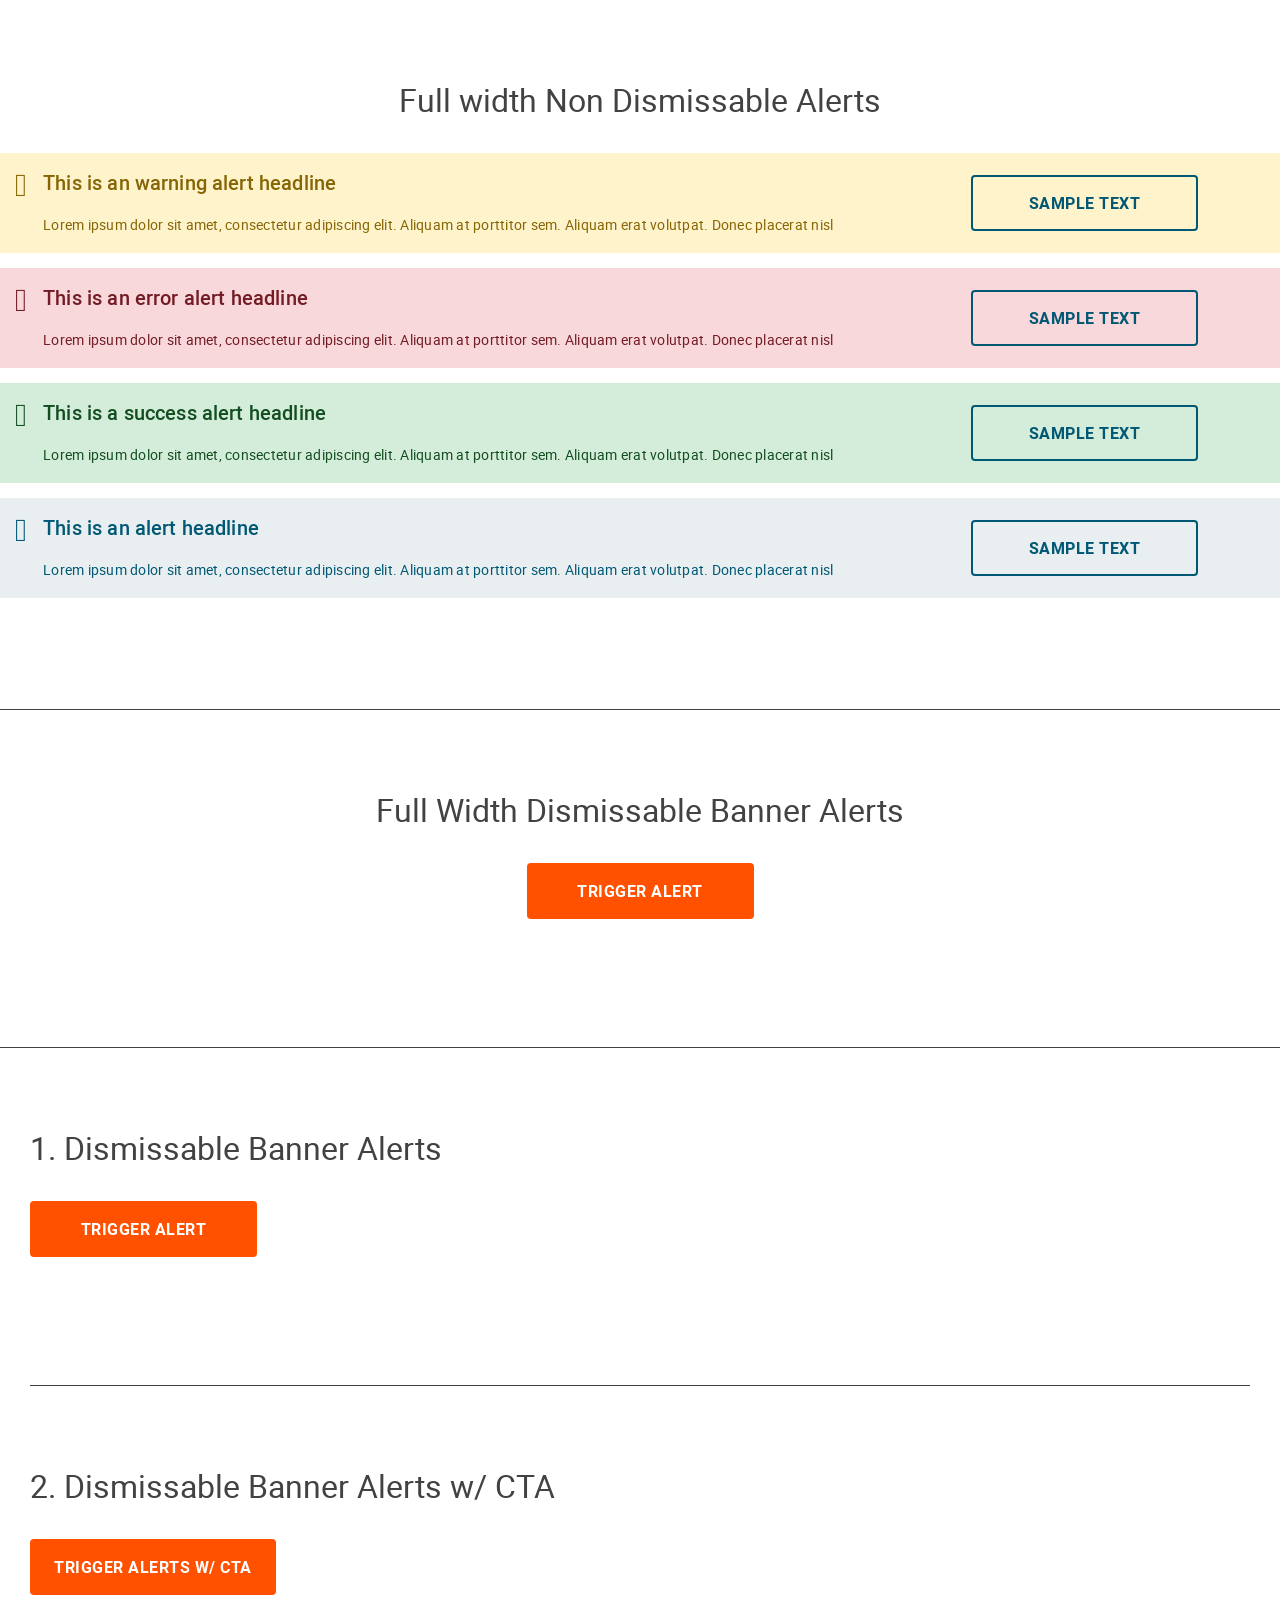
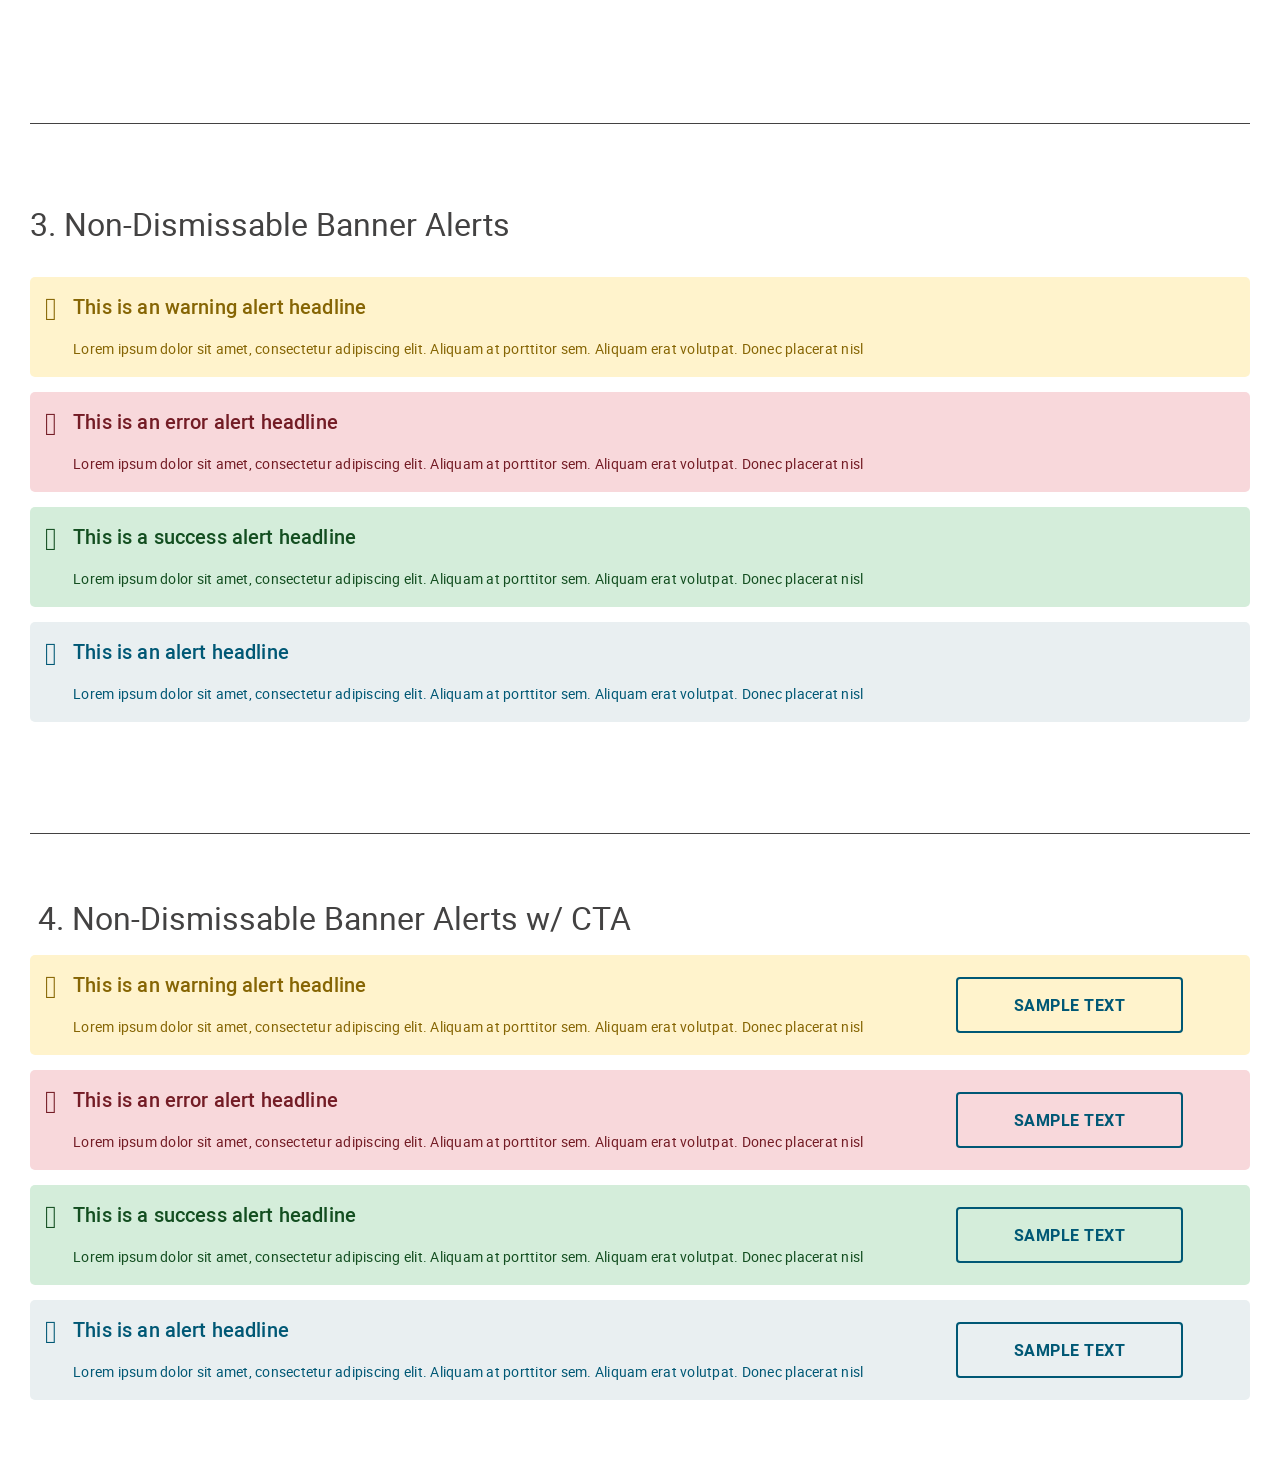
==== commit 8a66ebc6: "Commit demo for feature/dm-104,105" ====
--- a/alerts/index.html
+++ b/alerts/index.html
@@ -1 +1 @@
-<!doctype html><html lang="en"><head><meta charset="UTF-8"><meta http-equiv="X-UA-Compatible" content="IE=edge"><meta name="viewport" content="width=device-width,initial-scale=1"><title>Banner Alert Demo</title><link rel="stylesheet" href="../assets/styles/main.css"><link rel="stylesheet" href="../assets/styles/custom-icons.css"><link rel="stylesheet" href="../assets/styles/fontawesome.css"><link rel="stylesheet" href="../assets/styles/regular.css"><script src="../alerts/index.html.js" defer="defer"></script></head><body><section class="bdr-bottom"><div class="container bdr-clr--gray-disabled"><div class="row"><div class="col"><h2>1. Dismissable Banner Alerts</h2></div><div class="col"><button class="btn--primary" onclick="window.triggerAlerts();">Trigger Alert</button></div><div class="col"><div class="banner-alerts"></div></div></div></div></section><section class="bdr-bottom"><div class="container bdr-clr--gray-disabled"><div class="row"><div class="col"><h2>2. Dismissable Banner Alerts w/ CTA</h2></div><div class="col"><button class="btn--primary" onclick="triggerAlertsWithButton();">Trigger Alerts w/ CTA</button></div><div class="col"><div class="cta-banner-alerts"></div></div></div></div></section><section class="bdr-bottom"><div class="container bdr-clr--gray-disabled"><div class="row"><div class="col"><h2>3. Non-Dismissable Banner Alerts</h2></div><div class="col"><div class="banner-alerts"><div class="foo bar baz bg--warning-background" data-ref="module_systemAlert_50119"><div data-alert-message data-message-type="warning" data-status="active"><div class="row"><div class="alert-msg col--lg-12"><h4 class="alert-head">This is an warning alert headline</h4><span class="p-2">Lorem ipsum dolor sit amet, consectetur adipiscing elit. Aliquam at porttitor sem. Aliquam erat volutpat. Donec placerat nisl</span></div></div></div></div></div><div class="banner-alerts"><div class="foo bar baz bg--error-background" data-ref="module_systemAlert_50119"><div data-alert-message data-message-type="error" data-status="active"><div class="row"><div class="alert-msg col--lg-12"><h4 class="alert-head">This is an error alert headline</h4><span class="p-2">Lorem ipsum dolor sit amet, consectetur adipiscing elit. Aliquam at porttitor sem. Aliquam erat volutpat. Donec placerat nisl</span></div></div></div></div></div><div class="banner-alerts"><div class="foo bar baz bg--success-background" data-ref="module_systemAlert_50119"><div data-alert-message data-message-type="success" data-status="active"><div class="row"><div class="alert-msg col--lg-12"><h4 class="alert-head">This is a success alert headline</h4><span class="p-2">Lorem ipsum dolor sit amet, consectetur adipiscing elit. Aliquam at porttitor sem. Aliquam erat volutpat. Donec placerat nisl</span></div></div></div></div></div><div class="banner-alerts"><div class="foo bar baz bg--primary-light-3" data-ref="module_systemAlert_50119"><div data-alert-message data-message-type="message" data-status="active"><div class="row"><div class="alert-msg col--lg-12"><h4 class="alert-head">This is an alert headline</h4><span class="p-2">Lorem ipsum dolor sit amet, consectetur adipiscing elit. Aliquam at porttitor sem. Aliquam erat volutpat. Donec placerat nisl</span></div></div></div></div></div></div></div></div></section><section class="nonDismissable-alerts"><div class="container bdr-clr--gray-disabled"><div class="col"><h2>4. Non-Dismissable Banner Alerts w/ CTA</h2></div><div class="banner-alerts"><div class="foo bar baz bg--warning-background" data-ref="module_systemAlert_50119"><div data-alert-message data-message-type="warning" data-status="active"><div class="row"><div class="alert-msg col--lg-9"><h4 class="alert-head">This is an warning alert headline</h4><span class="p-2">Lorem ipsum dolor sit amet, consectetur adipiscing elit. Aliquam at porttitor sem. Aliquam erat volutpat. Donec placerat nisl</span></div><div class="alert-cta col--lg-3"><button class="btn" href="#">sample Text</button></div></div></div></div></div><div class="banner-alerts"><div class="foo bar baz bg--error-background" data-ref="module_systemAlert_50119"><div data-alert-message data-message-type="error" data-status="active"><div class="row"><div class="alert-msg col--lg-9"><h4 class="alert-head">This is an error alert headline</h4><span class="p-2">Lorem ipsum dolor sit amet, consectetur adipiscing elit. Aliquam at porttitor sem. Aliquam erat volutpat. Donec placerat nisl</span></div><div class="alert-cta col--lg-3"><button class="btn" href="#">sample Text</button></div></div></div></div></div><div class="banner-alerts"><div class="foo bar baz bg--success-background" data-ref="module_systemAlert_50119"><div data-alert-message data-message-type="success" data-status="active"><div class="row"><div class="alert-msg col--lg-9"><h4 class="alert-head">This is a success alert headline</h4><span class="p-2">Lorem ipsum dolor sit amet, consectetur adipiscing elit. Aliquam at porttitor sem. Aliquam erat volutpat. Donec placerat nisl</span></div><div class="alert-cta col--lg-3"><button class="btn" href="#">sample Text</button></div></div></div></div></div><div class="banner-alerts"><div class="foo bar baz bg--primary-light-3" data-ref="module_systemAlert_50119"><div data-alert-message data-message-type="message" data-status="active"><div class="row"><div class="alert-msg col--lg-9"><h4 class="alert-head">This is an alert headline</h4><span class="p-2">Lorem ipsum dolor sit amet, consectetur adipiscing elit. Aliquam at porttitor sem. Aliquam erat volutpat. Donec placerat nisl</span></div><div class="alert-cta col--lg-3"><button class="btn" href="#">sample Text</button></div></div></div></div></div></div></section></body></html>+<!doctype html><html lang="en"><head><meta charset="UTF-8"><meta http-equiv="X-UA-Compatible" content="IE=edge"><meta name="viewport" content="width=device-width,initial-scale=1"><title>Banner Alert Demo</title><link rel="stylesheet" href="../assets/styles/main.css"><link rel="stylesheet" href="../assets/styles/custom-icons.css"><link rel="stylesheet" href="../assets/styles/fontawesome.css"><link rel="stylesheet" href="../assets/styles/regular.css"><script src="../alerts/index.html.js" defer="defer"></script></head><body><section class="full-width bdr-bottom"><div class="container bdr-clr--gray-disabled"><div class="row"><div class="col"><h2 class="fs--text-center">Full width Non Dismissable Alerts</h2></div><div class="col"><div class="full-width-banner-alerts"><div class="alert-container bg--warning-background" data-ref="module_systemAlert_50119"><div data-alert-message data-message-type="warning" data-status="active"><div class="row"><div class="alert-msg col--lg-9"><h4 class="alert-head">This is an warning alert headline</h4><span class="p-2">Lorem ipsum dolor sit amet, consectetur adipiscing elit. Aliquam at porttitor sem. Aliquam erat volutpat. Donec placerat nisl</span></div><div class="alert-cta col--lg-3"><button class="btn" href="#">sample Text</button></div></div></div></div></div><div class="full-width-banner-alerts"><div class="alert-container bg--error-background" data-ref="module_systemAlert_50119"><div data-alert-message data-message-type="error" data-status="active"><div class="row"><div class="alert-msg col--lg-9"><h4 class="alert-head">This is an error alert headline</h4><span class="p-2">Lorem ipsum dolor sit amet, consectetur adipiscing elit. Aliquam at porttitor sem. Aliquam erat volutpat. Donec placerat nisl</span></div><div class="alert-cta col--lg-3"><button class="btn" href="#">sample Text</button></div></div></div></div></div><div class="full-width-banner-alerts"><div class="alert-container bg--success-background" data-ref="module_systemAlert_50119"><div data-alert-message data-message-type="success" data-status="active"><div class="row"><div class="alert-msg col--lg-9"><h4 class="alert-head">This is a success alert headline</h4><span class="p-2">Lorem ipsum dolor sit amet, consectetur adipiscing elit. Aliquam at porttitor sem. Aliquam erat volutpat. Donec placerat nisl</span></div><div class="alert-cta col--lg-3"><button class="btn" href="#">sample Text</button></div></div></div></div></div><div class="full-width-banner-alerts"><div class="alert-container bg--info-background" data-ref="module_systemAlert_50119"><div data-alert-message data-message-type="message" data-status="active"><div class="row"><div class="alert-msg col--lg-9"><h4 class="alert-head">This is an alert headline</h4><span class="p-2">Lorem ipsum dolor sit amet, consectetur adipiscing elit. Aliquam at porttitor sem. Aliquam erat volutpat. Donec placerat nisl</span></div><div class="alert-cta col--lg-3"><button class="btn" href="#">sample Text</button></div></div></div></div></div></div></div></div></section><section class="full-width bdr-bottom"><div class="container bdr-clr--gray-disabled"><div class="row"><div class="col"><h2 class="fs--text-center">Full Width Dismissable Banner Alerts</h2></div><div class="col fs--text-center"><button class="btn--primary" onclick="window.triggerAlertsFullWidth();">Trigger Alert</button></div><div class="col"><div class="full-width-dismissable-banner-alerts"></div></div></div></div></section><section class="bdr-bottom"><div class="container bdr-clr--gray-disabled"><div class="row"><div class="col"><h2>1. Dismissable Banner Alerts</h2></div><div class="col"><button class="btn--primary" onclick="window.triggerAlerts();">Trigger Alert</button></div><div class="col"><div class="banner-alerts"></div></div></div></div></section><section class="bdr-bottom"><div class="container bdr-clr--gray-disabled"><div class="row"><div class="col"><h2>2. Dismissable Banner Alerts w/ CTA</h2></div><div class="col"><button class="btn--primary" onclick="triggerAlertsWithButton();">Trigger Alerts w/ CTA</button></div><div class="col"><div class="cta-banner-alerts"></div></div></div></div></section><section class="bdr-bottom"><div class="container bdr-clr--gray-disabled"><div class="row"><div class="col"><h2>3. Non-Dismissable Banner Alerts</h2></div><div class="col"><div class="banner-alerts"><div class="alert-container bg--warning-background" data-ref="module_systemAlert_50119"><div data-alert-message data-message-type="warning" data-status="active"><div class="row"><div class="alert-msg col--lg-12"><h4 class="alert-head">This is an warning alert headline</h4><span class="p-2">Lorem ipsum dolor sit amet, consectetur adipiscing elit. Aliquam at porttitor sem. Aliquam erat volutpat. Donec placerat nisl</span></div></div></div></div></div><div class="banner-alerts"><div class="alert-container bg--error-background" data-ref="module_systemAlert_50119"><div data-alert-message data-message-type="error" data-status="active"><div class="row"><div class="alert-msg col--lg-12"><h4 class="alert-head">This is an error alert headline</h4><span class="p-2">Lorem ipsum dolor sit amet, consectetur adipiscing elit. Aliquam at porttitor sem. Aliquam erat volutpat. Donec placerat nisl</span></div></div></div></div></div><div class="banner-alerts"><div class="alert-container bg--success-background" data-ref="module_systemAlert_50119"><div data-alert-message data-message-type="success" data-status="active"><div class="row"><div class="alert-msg col--lg-12"><h4 class="alert-head">This is a success alert headline</h4><span class="p-2">Lorem ipsum dolor sit amet, consectetur adipiscing elit. Aliquam at porttitor sem. Aliquam erat volutpat. Donec placerat nisl</span></div></div></div></div></div><div class="banner-alerts"><div class="alert-container bg--info-background" data-ref="module_systemAlert_50119"><div data-alert-message data-message-type="message" data-status="active"><div class="row"><div class="alert-msg col--lg-12"><h4 class="alert-head">This is an alert headline</h4><span class="p-2">Lorem ipsum dolor sit amet, consectetur adipiscing elit. Aliquam at porttitor sem. Aliquam erat volutpat. Donec placerat nisl</span></div></div></div></div></div></div></div></div></section><section><div class="container bdr-clr--gray-disabled"><div class="col"><h2>4. Non-Dismissable Banner Alerts w/ CTA</h2></div><div class="banner-alerts"><div class="alert-container bg--warning-background" data-ref="module_systemAlert_50119"><div data-alert-message data-message-type="warning" data-status="active"><div class="row"><div class="alert-msg col--lg-9"><h4 class="alert-head">This is an warning alert headline</h4><span class="p-2">Lorem ipsum dolor sit amet, consectetur adipiscing elit. Aliquam at porttitor sem. Aliquam erat volutpat. Donec placerat nisl</span></div><div class="alert-cta col--lg-3"><button class="btn" href="#">sample Text</button></div></div></div></div></div><div class="banner-alerts"><div class="alert-container bg--error-background" data-ref="module_systemAlert_50119"><div data-alert-message data-message-type="error" data-status="active"><div class="row"><div class="alert-msg col--lg-9"><h4 class="alert-head">This is an error alert headline</h4><span class="p-2">Lorem ipsum dolor sit amet, consectetur adipiscing elit. Aliquam at porttitor sem. Aliquam erat volutpat. Donec placerat nisl</span></div><div class="alert-cta col--lg-3"><button class="btn" href="#">sample Text</button></div></div></div></div></div><div class="banner-alerts"><div class="alert-container bg--success-background" data-ref="module_systemAlert_50119"><div data-alert-message data-message-type="success" data-status="active"><div class="row"><div class="alert-msg col--lg-9"><h4 class="alert-head">This is a success alert headline</h4><span class="p-2">Lorem ipsum dolor sit amet, consectetur adipiscing elit. Aliquam at porttitor sem. Aliquam erat volutpat. Donec placerat nisl</span></div><div class="alert-cta col--lg-3"><button class="btn" href="#">sample Text</button></div></div></div></div></div><div class="banner-alerts"><div class="alert-container bg--info-background" data-ref="module_systemAlert_50119"><div data-alert-message data-message-type="message" data-status="active"><div class="row"><div class="alert-msg col--lg-9"><h4 class="alert-head">This is an alert headline</h4><span class="p-2">Lorem ipsum dolor sit amet, consectetur adipiscing elit. Aliquam at porttitor sem. Aliquam erat volutpat. Donec placerat nisl</span></div><div class="alert-cta col--lg-3"><button class="btn" href="#">sample Text</button></div></div></div></div></div></div></section></body></html>
--- a/assets/styles/main.css
+++ b/assets/styles/main.css
@@ -1 +1 @@
-﻿:root{--primary-base: hsl(195.3, 100%, 23.1%);--primary-light-1: hsl(194.8, 100%, 28.6%);--primary-light-2: hsl(195, 100%, 39.2%);--primary-light-3: hsl(200, 24.3%, 92.7%);--primary-light-4: hsl(194, 25%, 87%);--primary-dark-1: hsl(195.3, 100%, 11.6%);--primary-dark-2: hsl(195.2, 100%, 17.8%);--secondary-base: hsl(19.1, 100%, 50%);--secondary-light-1: hsl(18.8, 100%, 61.2%);--secondary-light-2: hsl(18.6, 100%, 69.6%);--secondary-light-3: hsl(18.9, 82.6%, 91%);--secondary-dark-1: hsl(18.8, 100%, 38.8%);--secondary-dark-2: hsl(18.6, 100%, 30.4%);--white-base: hsl(0, 0%, 100%);--black-base: hsl(0, 0%, 0%);--gray-medium-1: hsl(198, 11.1%, 35.3%);--gray-dark-1: hsl(196.7, 13.8%, 25.5%);--gray-body: hsl(196.7, 13.8%, 25.5%);--gray-input: hsl(200, 5.5%, 57.3%);--gray-disabled: hsl(192, 4.2%, 76.7%);--gray-background: hsl(0, 0%, 98%);--success-element: hsl(135.7, 100%, 27.1%);--success-text: hsl(133.2, 60.8%, 19%);--success-background: hsl(134.4, 41%, 88%);--warning-element: hsl(35, 97.3%, 56.9%);--warning-text: hsl(44.7, 94.2%, 26.9%);--warning-background: hsl(45.6, 100%, 90.2%);--error-element: hsl(9.2, 100%, 37.1%);--error-text: hsl(354.4, 60.6%, 27.8%);--error-background: hsl(354.5, 70.2%, 90.8%);--dropshadow-1: 0 1px 1px 0 rgba(0, 0, 0, 0.14), 0 2px 1px 0 rgba(0, 0, 0, 0.12), 0 1px 3px 0 rgba(0, 0, 0, 0.2);--dropshadow-2: 0 8px 10px 0 rgba(0, 0, 0, 0.14), 0 3px 14px 0 rgba(0, 0, 0, 0.12), 0 5px 5px 0 rgba(0, 0, 0, 0.2);--dropshadow-3: 0 9px 12px 0 rgba(0, 0, 0, 0.14), 0 3px 16px 0 rgba(0, 0, 0, 0.12), 0 5px 6px 0 rgba(0, 0, 0, 0.2);--dropshadow-4: 0 16px 24px 0 rgba(0, 0, 0, 0.14), 0 6px 30px 0 rgba(0, 0, 0, 0.12), 0 8px 10px 0 rgba(0, 0, 0, 0.2);--sect--top-pd--sm: 4.8rem;--sect--top-pd--md: 4.8rem;--sect--top-pd--lg: 8rem;--sect--top-pd--xl: 8rem;--sect--btm-pd--sm: 4.8rem;--sect--btm-pd--md: 4.8rem;--sect--btm-pd--lg: 8rem;--sect--btm-pd--xl: 8rem;--sect-bg--top-pd--sm: 4.8rem;--sect-bg--top-pd--md: 4.8rem;--sect-bg--top-pd--lg: 8rem;--sect-bg--top-pd--xl: 8rem;--sect-bg--btm-pd--sm: 4.8rem;--sect-bg--btm-pd--md: 4.8rem;--sect-bg--btm-pd--lg: 8rem;--sect-bg--btm-pd--xl: 8rem;--sect-top-curv--top-pd--sm: 4.8rem;--sect-top-curv--top-pd--md: 4.8rem;--sect-top-curv--top-pd--lg: 4.8rem;--sect-top-curv--top-pd--xl: 4.8rem;--sect-top-curv--btm-pd--sm: 4.8rem;--sect-top-curv--btm-pd--md: 4.8rem;--sect-top-curv--btm-pd--lg: 8rem;--sect-top-curv--btm-pd--xl: 8rem;--sect-btm-curv--top-pd--sm: 4.8rem;--sect-btm-curv--top-pd--md: 4.8rem;--sect-btm-curv--top-pd--lg: 8rem;--sect-btm-curv--top-pd--xl: 8rem;--sect-btm-curv--btm-pd--sm: 4.8rem;--sect-btm-curv--btm-pd--md: 4.8rem;--sect-btm-curv--btm-pd--lg: 4.8rem;--sect-btm-curv--btm-pd--xl: 4.8rem;--gutter-sm: 0.75rem;--gutter-md: 0.75rem;--gutter-lg: 0.75rem;--gutter-xl: 0.75rem;--col-top-mg--sm: 1.6rem;--col-top-mg--md: 1.6rem;--col-top-mg--lg: 1.6rem;--col-top-mg--xl: 1.6rem;--col-btm-mg--sm: 1.6rem;--col-btm-mg--md: 1.6rem;--col-btm-mg--lg: 1.6rem;--col-btm-mg--xl: 1.6rem;--h-1--sm: 3.4rem/4rem Roboto, sans-serif;--h-1--md: 3.4rem/4rem Roboto, sans-serif;--h-1--lg: 4.8rem/5.6rem Roboto, sans-serif;--h-1--xl: 4.8rem/5.6rem Roboto, sans-serif;--h-1--ltr-spc--sm: 0rem;--h-1--ltr-spc--md: 0rem;--h-1--ltr-spc--lg: 0rem;--h-1--ltr-spc--xl: 0rem;--h-1--bd-txt-spc--sm: 3.2rem;--h-1--bd-txt-spc--md: 3.2rem;--h-1--bd-txt-spc--lg: 3.2rem;--h-1--bd-txt-spc--xl: 3.2rem;--h-2--sm: 2.4rem/3.2rem Roboto, sans-serif;--h-2--md: 2.4rem/3.2rem Roboto, sans-serif;--h-2--lg: 3.2rem/4rem Roboto, sans-serif;--h-2--xl: 3.2rem/4rem Roboto, sans-serif;--h-2--ltr-spc--sm: 0rem;--h-2--ltr-spc--md: 0rem;--h-2--ltr-spc--lg: 0rem;--h-2--ltr-spc--xl: 0rem;--h-2--bd-txt-spc--sm: 1.6rem;--h-2--bd-txt-spc--md: 1.6rem;--h-2--bd-txt-spc--lg: 1.6rem;--h-2--bd-txt-spc--xl: 1.6rem;--h-3--sm: 2rem/2.8rem Roboto, sans-serif;--h-3--md: 2rem/2.8rem Roboto, sans-serif;--h-3--lg: 2.4rem/3.2rem Roboto, sans-serif;--h-3--xl: 2.4rem/3.2rem Roboto, sans-serif;--h-3--ltr-spc--sm: 0.015rem;--h-3--ltr-spc--md: 0.015rem;--h-3--ltr-spc--lg: 0.015rem;--h-3--ltr-spc--xl: 0.015rem;--h-3--bd-txt-spc--sm: 1.6rem;--h-3--bd-txt-spc--md: 1.6rem;--h-3--bd-txt-spc--lg: 1.6rem;--h-3--bd-txt-spc--xl: 1.6rem;--h-4--sm: 1.8rem/2.6rem Roboto, sans-serif;--h-4--md: 1.8rem/2.6rem Roboto, sans-serif;--h-4--lg: 2rem/2.8rem Roboto, sans-serif;--h-4--xl: 2rem/2.8rem Roboto, sans-serif;--h-4--ltr-spc--sm: 0.015rem;--h-4--ltr-spc--md: 0.015rem;--h-4--ltr-spc--lg: 0.015rem;--h-4--ltr-spc--xl: 0.015rem;--h-4--bd-txt-spc--sm: 1.6rem;--h-4--bd-txt-spc--md: 1.6rem;--h-4--bd-txt-spc--lg: 1.6rem;--h-4--bd-txt-spc--xl: 1.6rem;--h-5--sm: 1.6rem/2.4rem Roboto, sans-serif;--h-5--md: 1.6rem/2.4rem Roboto, sans-serif;--h-5--lg: 1.8rem/2.6rem Roboto, sans-serif;--h-5--xl: 1.8rem/2.6rem Roboto, sans-serif;--h-5--ltr-spc--sm: 0.015rem;--h-5--ltr-spc--md: 0.015rem;--h-5--ltr-spc--lg: 0.015rem;--h-5--ltr-spc--xl: 0.015rem;--h-6--sm: 1.4rem/2rem Roboto, sans-serif;--h-6--md: 1.4rem/2rem Roboto, sans-serif;--h-6--lg: 1.4rem/2rem Roboto, sans-serif;--h-6--xl: 1.4rem/2rem Roboto, sans-serif;--h-6--ltr-spc--sm: 0.01rem;--h-6--ltr-spc--md: 0.01rem;--h-6--ltr-spc--lg: 0.01rem;--h-6--ltr-spc--xl: 0.01rem;--p-1--sm: 1.6rem/2.4rem Roboto, sans-serif;--p-1--md: 1.6rem/2.4rem Roboto, sans-serif;--p-1--lg: 1.6rem/2.4rem Roboto, sans-serif;--p-1--xl: 1.6rem/2.4rem Roboto, sans-serif;--p-1--ltr-spc--sm: 0.05rem;--p-1--ltr-spc--md: 0.05rem;--p-1--ltr-spc--lg: 0.05rem;--p-1--ltr-spc--xl: 0.05rem;--p-1--spacing--sm: 2.4rem;--p-1--spacing--md: 2.4rem;--p-1--spacing--lg: 2.4rem;--p-1--spacing--xl: 2.4rem;--p-2--sm: 1.4rem/2rem Roboto, sans-serif;--p-2--md: 1.4rem/2rem Roboto, sans-serif;--p-2--lg: 1.4rem/2.2rem Roboto, sans-serif;--p-2--xl: 1.4rem/2.2rem Roboto, sans-serif;--p-2--ltr-spc--sm: 0.025rem;--p-2--ltr-spc--md: 0.025rem;--p-2--ltr-spc--lg: 0.025rem;--p-2--ltr-spc--xl: 0.025rem;--p-2--spacing--sm: 2.4rem;--p-2--spacing--md: 2.4rem;--p-2--spacing--lg: 2.4rem;--p-2--spacing--xl: 2.4rem;--p-3--sm: 1.2rem/1.8rem Roboto, sans-serif;--p-3--md: 1.2rem/1.8rem Roboto, sans-serif;--p-3--lg: 1.2rem/2rem Roboto, sans-serif;--p-3--xl: 1.2rem/2rem Roboto, sans-serif;--p-3--ltr-spc--sm: 0.025rem;--p-3--ltr-spc--md: 0.025rem;--p-3--ltr-spc--lg: 0.04rem;--p-3--ltr-spc--xl: 0.04rem;--p-3--spacing--sm: 2.4rem;--p-3--spacing--md: 2.4rem;--p-3--spacing--lg: 2.4rem;--p-3--spacing--xl: 2.4rem;--default-links-link-on-lgt-bg--default--color: hsl(195.3, 100%, 23.1%);--default-links-link-on-lgt-bg--default--text-decoration: underline solid hsl(195.3, 100%, 23.1%) 0.1rem;--default-links-link-on-lgt-bg--default--font-weight: 500;--default-links-link-on-lgt-bg--hover--color: hsl(195.3, 100%, 11.6%);--default-links-link-on-lgt-bg--hover--text-decoration: underline solid hsl(195.3, 100%, 11.6%) 0.1rem;--default-links-link-on-lgt-bg--focus--color: hsl(195.3, 100%, 11.6%);--default-links-link-on-lgt-bg--focus--text-decoration: underline solid hsl(195.3, 100%, 11.6%) 0.1rem;--default-links-link-on-lgt-bg--focus--outline: 0.3rem solid hsl(195, 100%, 39.2%);--default-links-link-on-lgt-bg--focus--outline-offset: 0.2rem;--default-links-link-on-lgt-bg--focus--border-radius: 0.5rem;--default-links-link-on-lgt-bg--active--color: hsl(195, 100%, 39.2%);--default-links-link-on-lgt-bg--active--text-decoration: underline solid hsl(195, 100%, 39.2%) 0.1rem;--default-links-link-on-lgt-bg--visited--color: hsl(195, 100%, 39.2%);--default-links-link-on-lgt-bg--disabled--color: hsl(192, 4.2%, 76.7%);--default-links-link-on-lgt-bg--disabled--text-decoration: underline solid hsl(192, 4.2%, 76.7%) 0.1rem;--default-links-link-on-lgt-bg--disabled--pointer-events: none;--group-links-link-on-lgt-bg--default--color: hsl(195.3, 100%, 23.1%);--group-links-link-on-lgt-bg--default--text-decoration: none;--group-links-link-on-lgt-bg--default--font-weight: 500;--group-links-link-on-lgt-bg--hover--color: hsl(195.3, 100%, 11.6%);--group-links-link-on-lgt-bg--hover--text-decoration: underline solid hsl(195.3, 100%, 11.6%) 0.1rem;--group-links-link-on-lgt-bg--focus--color: hsl(195.3, 100%, 11.6%);--group-links-link-on-lgt-bg--focus--text-decoration: underline solid hsl(195.3, 100%, 11.6%) 0.1rem;--group-links-link-on-lgt-bg--focus--outline: 0.3rem solid hsl(195, 100%, 39.2%);--group-links-link-on-lgt-bg--focus--outline-offset: 0.2rem;--group-links-link-on-lgt-bg--focus--border-radius: 0.5rem;--group-links-link-on-lgt-bg--active--color: hsl(195.3, 100%, 23.1%);--group-links-link-on-lgt-bg--active--text-decoration: none;--group-links-link-on-lgt-bg--visited--color: hsl(195.3, 100%, 23.1%);--group-links-link-on-lgt-bg--disabled--color: hsl(192, 4.2%, 76.7%);--group-links-link-on-lgt-bg--disabled--text-decoration: none;--group-links-link-on-lgt-bg--disabled--pointer-events: none;--email-phone-links-link-on-lgt-bg--default--color: hsl(195.3, 100%, 23.1%);--email-phone-links-link-on-lgt-bg--default--text-decoration: underline solid hsl(195.3, 100%, 23.1%) 0.1rem;--email-phone-links-link-on-lgt-bg--default--font-weight: 500;--email-phone-links-link-on-lgt-bg--hover--color: hsl(195.3, 100%, 11.6%);--email-phone-links-link-on-lgt-bg--hover--text-decoration: underline solid hsl(195.3, 100%, 11.6%) 0.1rem;--email-phone-links-link-on-lgt-bg--focus--color: hsl(195.3, 100%, 11.6%);--email-phone-links-link-on-lgt-bg--focus--text-decoration: underline solid hsl(195.3, 100%, 11.6%) 0.1rem;--email-phone-links-link-on-lgt-bg--focus--outline: 0.3rem solid hsl(195, 100%, 39.2%);--email-phone-links-link-on-lgt-bg--focus--outline-offset: 0.2rem;--email-phone-links-link-on-lgt-bg--focus--border-radius: 0.5rem;--email-phone-links-link-on-lgt-bg--active--color: hsl(195.3, 100%, 23.1%);--email-phone-links-link-on-lgt-bg--active--text-decoration: underline solid hsl(195.3, 100%, 23.1%) 0.1rem;--email-phone-links-link-on-lgt-bg--visited--color: hsl(195.3, 100%, 23.1%);--email-phone-links-link-on-lgt-bg--disabled--color: hsl(192, 4.2%, 76.7%);--email-phone-links-link-on-lgt-bg--disabled--text-decoration: underline solid hsl(192, 4.2%, 76.7%) 0.1rem;--email-phone-links-link-on-lgt-bg--disabled--pointer-events: none;--default-links-link-on-drk-bg--default--color: hsl(0, 0%, 100%);--default-links-link-on-drk-bg--default--text-decoration: underline solid var(--white-base) 0.1rem;--default-links-link-on-drk-bg--default--font-weight: 500;--default-links-link-on-drk-bg--hover--color: hsl(0, 0%, 100%);--default-links-link-on-drk-bg--hover--text-decoration: underline solid rgba(255, 255, 255, 0.75) 0.1rem;--default-links-link-on-drk-bg--hover--opacity: 75%;--default-links-link-on-drk-bg--focus--color: hsl(0, 0%, 100%);--default-links-link-on-drk-bg--focus--text-decoration: underline solid rgba(255, 255, 255, 0.75) 0.1rem;--default-links-link-on-drk-bg--focus--outline: 0.3rem solid hsl(195, 100%, 39.2%);--default-links-link-on-drk-bg--focus--outline-offset: 0.2rem;--default-links-link-on-drk-bg--focus--border-radius: 0.5rem;--default-links-link-on-drk-bg--focus--opacity: 75%;--default-links-link-on-drk-bg--active--color: hsl(0, 0%, 100%);--default-links-link-on-drk-bg--active--text-decoration: underline solid var(--white-base) 0.1rem;--default-links-link-on-drk-bg--disabled--color: hsl(0, 0%, 100%);--default-links-link-on-drk-bg--disabled--text-decoration: underline solid rgba(255, 255, 255, 0.4) 0.1rem;--default-links-link-on-drk-bg--disabled--opacity: 40%;--group-links-link-on-drk-bg--default--color: hsl(0, 0%, 100%);--group-links-link-on-drk-bg--default--text-decoration: none;--group-links-link-on-drk-bg--default--font-weight: 500;--group-links-link-on-drk-bg--hover--color: hsl(0, 0%, 100%);--group-links-link-on-drk-bg--hover--text-decoration: underline solid rgba(255, 255, 255, 0.75) 0.1rem;--group-links-link-on-drk-bg--hover--opacity: 75%;--group-links-link-on-drk-bg--focus--color: hsl(0, 0%, 100%);--group-links-link-on-drk-bg--focus--text-decoration: underline solid rgba(255, 255, 255, 0.75) 0.1rem;--group-links-link-on-drk-bg--focus--outline: 0.3rem solid hsl(195, 100%, 39.2%);--group-links-link-on-drk-bg--focus--outline-offset: 0.2rem;--group-links-link-on-drk-bg--focus--border-radius: 0.5rem;--group-links-link-on-drk-bg--focus--opacity: 75%;--group-links-link-on-drk-bg--active--color: hsl(0, 0%, 100%);--group-links-link-on-drk-bg--active--text-decoration: none;--group-links-link-on-drk-bg--disabled--color: hsl(0, 0%, 100%);--group-links-link-on-drk-bg--disabled--text-decoration: none;--group-links-link-on-drk-bg--disabled--opacity: 40%;--email-phone-links-link-on-drk-bg--default--color: hsl(0, 0%, 100%);--email-phone-links-link-on-drk-bg--default--text-decoration: underline solid var(--white-base) 0.1rem;--email-phone-links-link-on-drk-bg--default--font-weight: 500;--email-phone-links-link-on-drk-bg--hover--color: hsl(0, 0%, 100%);--email-phone-links-link-on-drk-bg--hover--text-decoration: underline solid rgba(255, 255, 255, 0.75) 0.1rem;--email-phone-links-link-on-drk-bg--hover--opacity: 75%;--email-phone-links-link-on-drk-bg--focus--color: hsl(0, 0%, 100%);--email-phone-links-link-on-drk-bg--focus--text-decoration: underline solid rgba(255, 255, 255, 0.75) 0.1rem;--email-phone-links-link-on-drk-bg--focus--outline: 0.3rem solid hsl(195, 100%, 39.2%);--email-phone-links-link-on-drk-bg--focus--outline-offset: 0.2rem;--email-phone-links-link-on-drk-bg--focus--border-radius: 0.5rem;--email-phone-links-link-on-drk-bg--focus--opacity: 75%;--email-phone-links-link-on-drk-bg--active--color: hsl(0, 0%, 100%);--email-phone-links-link-on-drk-bg--active--text-decoration: underline solid var(--white-base) 0.1rem;--email-phone-links-link-on-drk-bg--disabled--color: hsl(0, 0%, 100%);--email-phone-links-link-on-drk-bg--disabled--text-decoration: underline solid rgba(255, 255, 255, 0.4) 0.1rem;--email-phone-links-link-on-drk-bg--disabled--opacity: 40%;--btn--font: bold 1.6rem/2.4rem var(--font-stack);--btn--min-width: 22.7rem;--btn--corner-radius:0.4rem;--btn--border: 0.2rem solid var(--primary-base);--secondary-btn-on-lgt-bg--default--color: hsl(195.3, 100%, 23.1%);--secondary-btn-on-lgt-bg--default--border: 0.2rem solid hsl(195.3, 100%, 23.1%);--secondary-btn-on-lgt-bg--default--padding: 1.4rem 2.4rem;--secondary-btn-on-lgt-bg--hover--background-color: hsla(195.3, 100%, 23.1%, 15%);--secondary-btn-on-lgt-bg--hover--color: hsl(195.3, 100%, 23.1%);--secondary-btn-on-lgt-bg--hover--border: 0.2rem solid hsl(195.3, 100%, 23.1%);--secondary-btn-on-lgt-bg--focus--background-color: hsla(195.3, 100%, 23.1%, 15%);--secondary-btn-on-lgt-bg--focus--color: hsl(195.3, 100%, 23.1%);--secondary-btn-on-lgt-bg--focus--border: 0.2rem solid hsl(195.3, 100%, 23.1%);--secondary-btn-on-lgt-bg--focus--outline: 0.3rem solid hsl(195, 100%, 39.2%);--secondary-btn-on-lgt-bg--focus--outline-offset: 0.2rem;--secondary-btn-on-lgt-bg--active--background-color: hsla(195.3, 100%, 23.1%, 40%);--secondary-btn-on-lgt-bg--active--color: hsl(195.3, 100%, 23.1%);--secondary-btn-on-lgt-bg--active--border: 0.2rem solid hsl(195.3, 100%, 23.1%);--secondary-btn-on-lgt-bg--disabled--color: hsl(192, 4.2%, 76.7%);--secondary-btn-on-lgt-bg--disabled--border: 0.2rem solid hsl(192, 4.2%, 76.7%);--primary-btn-on-lgt-bg--default--background-color: hsl(19.1, 100%, 50%);--primary-btn-on-lgt-bg--default--color: hsl(0, 0%, 100%);--primary-btn-on-lgt-bg--default--border: none;--primary-btn-on-lgt-bg--hover--background-color: hsl(18.8, 100%, 38.8%);--primary-btn-on-lgt-bg--hover--color: hsl(0, 0%, 100%);--primary-btn-on-lgt-bg--hover--border: none;--primary-btn-on-lgt-bg--focus--background-color: hsl(18.8, 100%, 38.8%);--primary-btn-on-lgt-bg--focus--color: hsl(0, 0%, 100%);--primary-btn-on-lgt-bg--focus--border: none;--primary-btn-on-lgt-bg--focus--outline: 0.3rem solid hsl(195, 100%, 39.2%);--primary-btn-on-lgt-bg--focus--outline-offset: 0.2rem;--primary-btn-on-lgt-bg--active--background-color: hsl(18.6, 100%, 69.6%);--primary-btn-on-lgt-bg--active--color: hsl(0, 0%, 100%);--primary-btn-on-lgt-bg--active--border: none;--primary-btn-on-lgt-bg--disabled--background-color: hsl(192, 4.2%, 76.7%);--primary-btn-on-lgt-bg--disabled--color: hsl(0, 0%, 100%);--primary-btn-on-lgt-bg--disabled--border: none;--tertiary-btn-on-lgt-bg--default--color: hsl(195.3, 100%, 23.1%);--tertiary-btn-on-lgt-bg--default--border: none;--tertiary-btn-on-lgt-bg--default--padding: 0;--tertiary-btn-on-lgt-bg--default--min-width: 0;--tertiary-btn-on-lgt-bg--hover--background-color: hsla(195.3, 100%, 23.1%, 15%);--tertiary-btn-on-lgt-bg--hover--color: hsl(195.3, 100%, 23.1%);--tertiary-btn-on-lgt-bg--hover--border: none;--tertiary-btn-on-lgt-bg--focus--background-color: hsla(195.3, 100%, 23.1%, 15%);--tertiary-btn-on-lgt-bg--focus--color: hsl(195.3, 100%, 23.1%);--tertiary-btn-on-lgt-bg--focus--border: none;--tertiary-btn-on-lgt-bg--focus--outline: 0.3rem solid hsl(195, 100%, 39.2%);--tertiary-btn-on-lgt-bg--focus--outline-offset: 0.2rem;--tertiary-btn-on-lgt-bg--active--background-color: hsla(195.3, 100%, 23.1%, 40%);--tertiary-btn-on-lgt-bg--active--color: hsl(195.3, 100%, 23.1%);--tertiary-btn-on-lgt-bg--active--border: none;--tertiary-btn-on-lgt-bg--disabled--color: 0.2rem solid hsl(192, 4.2%, 76.7%);--tertiary-btn-on-lgt-bg--disabled--border: none;--secondary-btn-on-drk-bg--default--color: hsl(0, 0%, 100%);--secondary-btn-on-drk-bg--default--border-color: hsl(0, 0%, 100%);--secondary-btn-on-drk-bg--hover--background-color: hsla(0, 0%, 100%, 15%);--secondary-btn-on-drk-bg--hover--color: hsl(0, 0%, 100%);--secondary-btn-on-drk-bg--hover--border-color: hsl(0, 0%, 100%);--secondary-btn-on-drk-bg--focus--background-color: hsla(0, 0%, 100%, 15%);--secondary-btn-on-drk-bg--focus--color: hsl(0, 0%, 100%);--secondary-btn-on-drk-bg--focus--border-color: hsl(0, 0%, 100%);--secondary-btn-on-drk-bg--focus--outline: 0.3rem solid hsl(195, 100%, 39.2%);--secondary-btn-on-drk-bg--focus--outline-offset: 0.2rem;--secondary-btn-on-drk-bg--active--background-color: hsla(0, 0%, 100%, 40%);--secondary-btn-on-drk-bg--active--color: hsl(0, 0%, 100%);--secondary-btn-on-drk-bg--active--border-color: hsl(0, 0%, 100%);--secondary-btn-on-drk-bg--disabled--color: hsl(0, 0%, 100%);--secondary-btn-on-drk-bg--disabled--border-color: hsl(0, 0%, 100%);--secondary-btn-on-drk-bg--disabled--opacity: 60%;--tertiary-btn-on-drk-bg--default--color: hsl(0, 0%, 100%);--tertiary-btn-on-drk-bg--hover--background-color: hsla(0, 0%, 100%, 15%);--tertiary-btn-on-drk-bg--hover--color: hsl(0, 0%, 100%);--tertiary-btn-on-drk-bg--focus--background-color: hsla(0, 0%, 100%, 15%);--tertiary-btn-on-drk-bg--focus--color: hsl(0, 0%, 100%);--tertiary-btn-on-drk-bg--focus--outline: 0.3rem solid hsl(195, 100%, 39.2%);--tertiary-btn-on-drk-bg--focus--outline-offset: 0.2rem;--tertiary-btn-on-drk-bg--active--background-color: hsla(0, 0%, 100%, 40%);--tertiary-btn-on-drk-bg--active--color: hsl(0, 0%, 100%);--tertiary-btn-on-drk-bg--active--border-color: hsl(0, 0%, 100%);--tertiary-btn-on-drk-bg--disabled--color: hsl(0, 0%, 100%);--tertiary-btn-on-drk-bg--disabled--opacity: 60%;--toggleOn-toggle-on-lgt-bg--checked--background-color: hsl(195.3, 100%, 23.1%);--toggleOn-toggle-on-lgt-bg--hover--box-shadow: 0 0 0 1.1rem hsla(195.3, 100%, 23.1%, 10%);--toggleOn-toggle-on-lgt-bg--hover--background-color: hsl(195.3, 100%, 23.1%);--toggleOn-toggle-on-lgt-bg--focus--box-shadow: 0 0 0 1.1rem hsla(195.3, 100%, 23.1%, 10%);--toggleOn-toggle-on-lgt-bg--focus--outline: 0.3rem solid hsl(195, 100%, 39.2%);--toggleOn-toggle-on-lgt-bg--focus--outline-offset: 0.9rem;--toggleOn-toggle-on-lgt-bg--focus--background-color: hsl(195.3, 100%, 23.1%);--toggleOn-toggle-on-lgt-bg--active--box-shadow: 0 0 0 1.1rem hsla(195.3, 100%, 23.1%, 25%);--toggleOn-toggle-on-lgt-bg--active--background-color: hsl(195.3, 100%, 23.1%);--toggleOn-toggle-on-lgt-bg--disabled--background-color: hsl(192, 4.2%, 76.7%);--toggleOff-toggle-on-lgt-bg--default--background-color: hsl(0, 0%, 100%);--toggleOff-toggle-on-lgt-bg--hover--box-shadow: 0 0 0 1.1rem hsla(200, 5.5%, 57.3%, 10%);--toggleOff-toggle-on-lgt-bg--hover--background-color: hsl(0, 0%, 100%);--toggleOff-toggle-on-lgt-bg--focus--box-shadow: 0 0 0 1.1rem hsla(200, 5.5%, 57.3%, 10%);--toggleOff-toggle-on-lgt-bg--focus--outline: 0.3rem solid hsl(195, 100%, 39.2%);--toggleOff-toggle-on-lgt-bg--focus--outline-offset: 0.9rem;--toggleOff-toggle-on-lgt-bg--focus--background-color: hsl(0, 0%, 100%);--toggleOff-toggle-on-lgt-bg--active--box-shadow: 0 0 0 1.1rem hsla(200, 5.5%, 57.3%, 25%);--toggleOff-toggle-on-lgt-bg--active--background-color: hsl(0, 0%, 100%);--toggleOff-toggle-on-lgt-bg--disabled--background-color: hsl(0, 0%, 100%);--toggleOn-toggle-on-drk-bg--checked--background-color: hsl(0, 0%, 100%);--toggleOn-toggle-on-drk-bg--hover--box-shadow: 0 0 0 1.1rem hsla(0, 0%, 100%, 10%);--toggleOn-toggle-on-drk-bg--hover--background-color: hsl(0, 0%, 100%);--toggleOn-toggle-on-drk-bg--focus--box-shadow: 0 0 0 1.1rem hsla(0, 0%, 100%, 10%);--toggleOn-toggle-on-drk-bg--focus--outline: 0.3rem solid hsl(195, 100%, 39.2%);--toggleOn-toggle-on-drk-bg--focus--outline-offset: 0.9rem;--toggleOn-toggle-on-drk-bg--focus--background-color: hsl(0, 0%, 100%);--toggleOn-toggle-on-drk-bg--active--box-shadow: 0 0 0 1.1rem hsla(0, 0%, 100%, 25%);--toggleOn-toggle-on-drk-bg--active--background-color: hsl(0, 0%, 100%);--toggleOn-toggle-on-drk-bg--disabled--background-color: hsl(192, 4.2%, 76.7%);--toggleOff-toggle-on-drk-bg--default--background-color: hsl(0, 0%, 100%);--toggleOff-toggle-on-drk-bg--hover--box-shadow: 0 0 0 1.1rem hsla(200, 5.5%, 57.3%, 10%);--toggleOff-toggle-on-drk-bg--hover--background-color: hsl(0, 0%, 100%);--toggleOff-toggle-on-drk-bg--focus--box-shadow: 0 0 0 1.1rem hsla(200, 5.5%, 57.3%, 10%);--toggleOff-toggle-on-drk-bg--focus--outline: 0.3rem solid hsl(195, 100%, 39.2%);--toggleOff-toggle-on-drk-bg--focus--outline-offset: 0.9rem;--toggleOff-toggle-on-drk-bg--focus--background-color: hsl(0, 0%, 100%);--toggleOff-toggle-on-drk-bg--active--box-shadow: 0 0 0 1.1rem hsla(200, 5.5%, 57.3%, 25%);--toggleOff-toggle-on-drk-bg--active--background-color: hsl(0, 0%, 100%);--toggleOff-toggle-on-drk-bg--disabled--background-color: hsl(0, 0%, 100%);--max-content-width--sm: 640px;--max-content-width--md: 800px;--max-content-width--lg: 960px;--max-content-width--xl: 1440px;--container--gutter--sm: var(--gutter-sm);--container--gutter--md: var(--gutter-md);--container--gutter--lg: var(--gutter-lg);--container--gutter--xl: var(--gutter-xl);--text-indent--sm: 2.4rem;--text-indent--md: 2.4rem;--text-indent--lg: 2.4rem;--text-indent--xl: 2.4rem;--heading-color: var(--primary-base);--body-text--color: var(--gray-body);--body-text--light-color: var(--gray-medium-1);--heading--on-dark-background: var(--white-base);--body-text--on-dark-background: var(--white-base);--heading--on-warning-background: var(--warning-text);--heading--on-error-background: var(--error-text);--heading--on-success-background: var(--success-text);--body-text--on-warning-background: var(--warning-text);--body-text--on-error-background: var(--error-text);--body-text--on-success-background: var(--success-text);--heading--on-light-background: var(--primary-base);--body-text--on-light-background: var(--gray-body);--font-weight--regular: 400;--font-weight--medium: 500;--font-stack: Roboto, sans-serif;--list-item-spacing-s--sm: 0.8rem;--list-item-spacing-s--md: 0.8rem;--list-item-spacing-s--lg: 0.8rem;--list-item-spacing-s--xl: 0.8rem;--list-item-spacing-m--sm: 1.6rem;--list-item-spacing-m--md: 1.6rem;--list-item-spacing-m--lg: 1.6rem;--list-item-spacing-m--xl: 1.6rem;--list-item-spacing-l--sm: 1.6rem;--list-item-spacing-l--md: 1.6rem;--list-item-spacing-l--lg: 1.6rem;--list-item-spacing-l--xl: 1.6rem;--border-radius-25: 0.5rem;--border-radius-50: 0.8rem;--border-radius-75: 1.2rem;--border-radius-100: 1.6rem;--icon--on-white-background: var(--primary-base);--icon--on-light-background: var(--gray-body);--icon--on-dark-background: var(--white-base);--icon--on-primary-light-background: var(--primary-base);--icon--on-secondary-light-background: var(--secondary-base);--icon--on-gray-background: var(--white-base);--icon--on-success-background: var(--success-text);--icon--on-warning-background: var(--warning-text);--icon--on-error-background: var(--error-text);--table--on-light-background: var(--gray-body);--table--on-dark-background: var(--white-base);--table-on-primary-light-background: var(--primary-base);--table--on-secondary-light-background: var(--secondary-base);--table--on-gray-background: var(--white-base);--table--on-success-background: var(--success-text);--table--on-warning-background: var(--warning-text);--table--on-error-background: var(--error-text);--thead--on-light-background: var(--primary-base);--thead--on-dark-background: var(--white-base);--thead--on-primary-light-background: var(--primary-base);--thead--on-secondary-light-background: var(--secondary-base);--thead--on-gray-background: var(--white-base);--thead--on-success-background: var(--success-text);--thead--on-warning-background: var(--warning-text);--thead--on-error-background: var(--error-text);--thead--bg-on-light-background: var(--primary-light-3);--icon--margin--sm: 0.8rem;--icon--margin--md: 1rem;--icon--margin--lg: 1.6rem;--icon--size--sm: 1.6rem;--icon--size--md: 2.4rem;--icon--size--lg: 3.2rem;--icon--size-with-background--sm: calc(var(--icon--size--sm) * 2);--icon--size-with-background--md: calc(var(--icon--size--md) * 2);--icon--size-with-background--lg: calc(var(--icon--size--lg) * 2)}*,*::before,*::after{padding:0;margin:0;line-height:inherit;text-decoration:inherit;letter-spacing:inherit;font-family:inherit;font-weight:inherit;font-style:inherit;font-size:inherit;color:inherit;box-sizing:border-box;border-width:0}html{height:100%;-webkit-text-size-adjust:100%;-moz-tab-size:4;tab-size:4;font-size:62.5%}body{overflow-x:hidden;overflow-y:scroll;min-width:320px;height:100%;font-family:Helvetica,Arial,sans-serif;text-align:left;font-weight:normal;font-style:normal}article,aside,figcaption,figure,footer,header,hgroup,main,nav,section{display:block}body[data-mouse-active] :focus:not(input):not(textarea):not(select){outline:none}p,h1,h2,h3,h4,h5,h6,ol,ul,dl,pre,img,main,form,table,input,label,audio,video,select,figure,canvas,output,address,h-scroll,textarea,fieldset,blockquote{display:block}p:last-child,h1:last-child,h2:last-child,h3:last-child,h4:last-child,h5:last-child,h6:last-child,ol:last-child,ul:last-child,dl:last-child,li:last-child,pre:last-child,hr:last-child,img:last-child,form:last-child,table:last-child,label:last-child,input:last-child,audio:last-child,video:last-child,select:last-child,figure:last-child,canvas:last-child,output:last-child,address:last-child,h-scroll:last-child,fieldset:last-child,textarea:last-child,blockquote:last-child{margin-bottom:0}hr{width:100%;height:1px;background-color:#9c9ea1;border:none}img{max-width:100%;margin-left:auto;margin-right:auto;border:none}figure.cover img{width:100%;height:100%;object-fit:cover}figure.cover.compatible{background-size:cover;background-position:center;background-repeat:no-repeat}video{max-width:100%;margin-left:auto;margin-right:auto;border:1px solid #9c9ea1;cursor:pointer}button,[type=button],[type=reset],[type=submit]{-webkit-appearance:button;text-align:left;background:rgba(0,0,0,0);background-image:none;border:none}button:not([disabled]),input[type=button]:not([disabled]),input[type=submit]:not([disabled]),input[type=reset]:not([disabled]){cursor:pointer}button:active,input[type=button]:active,input[type=submit]:active,input[type=reset]:active{color:inherit}button,select{text-transform:none}[hidden]{display:none}textarea{resize:vertical}table{text-indent:0;border-color:inherit;border-collapse:collapse}ol,ul,menu,dir{list-style:none;padding:0}body,p,ol,ul,dl,pre,menu,dir,address,blockquote{font:var(--p-1--sm);letter-spacing:var(--p-1--ltr-spc--sm);margin-bottom:var(--p-1--spacing--sm)}menu,dir,ol,ul,dl,dd,pre,address,blockquote{margin-left:var(--text-indent--sm)}table{margin-bottom:var(--p-1--spacing--sm)}@media(min-width: 600px){body,p,ol,ul,dl,pre,menu,dir,address,blockquote{font:var(--p-1--sm);letter-spacing:var(--p-1--ltr-spc--sm);margin-bottom:var(--p-1--spacing--sm)}menu,dir,ol,ul,dl,dd,pre,address,blockquote{margin-left:var(--text-indent--md)}table{margin-bottom:var(--p-1--spacing--md)}}@media(min-width: 1236px){body,p,ol,ul,dl,pre,menu,dir,address,blockquote{font:var(--p-1--lg);letter-spacing:var(--p-1--ltr-spc--lg);margin-bottom:var(--p-1--spacing--lg)}menu,dir,ol,ul,dl,dd,pre,address,blockquote{margin-left:var(--text-indent--lg)}table{margin-bottom:var(--p-1--spacing--lg)}}@media(min-width: 1440px){body,p,ol,ul,dl,pre,menu,dir,address,blockquote{font:var(--p-1--xl);letter-spacing:var(--p-1--ltr-spc--xl);margin-bottom:var(--p-1--spacing--xl)}menu,dir,ol,ul,dl,dd,pre,address,blockquote{margin-left:var(--text-indent--xl)}table{margin-bottom:var(--p-1--spacing--xl)}}blockquote{margin-top:var(--p-1--spacing--sm)}dt{font-weight:500}ul li{list-style-position:inside}h1:last-child,.h-1:last-child,h2:last-child,.h-2:last-child,h3:last-child,.h-3:last-child,h4:last-child,.h-4:last-child,h5:last-child,.h-5:last-child,h6:last-child,.h-6:last-child{margin-bottom:0}body,p,ol,ul,dl,pre,menu,dir,address,blockquote{color:var(--body-text--color)}blockquote>*{color:var(--body-text--light-color)}dd{color:var(--body-text--light-color)}address,h1,.h-1,h2,.h-2{color:var(--heading-color)}[class*=bg--primary]:not([class*=light-]) hr,[class*=bg--secondary]:not([class*=light-]) hr{background-color:var(--body-text--on-dark-background)}body[class*=bg--primary-base]{color:var(--body-text--on-dark-background)}body[class*=bg--primary-light-1]{color:var(--body-text--on-dark-background)}body[class*=bg--primary-light-2]{color:var(--body-text--on-dark-background)}body[class*=bg--primary-light-3]{color:var(--body-text--on-light-background)}body[class*=bg--primary-light-4]{color:var(--body-text--on-light-background)}body[class*=bg--primary-dark-1]{color:var(--body-text--on-dark-background)}body[class*=bg--primary-dark-2]{color:var(--body-text--on-dark-background)}body[class*=bg--secondary-base]{color:var(--body-text--on-dark-background)}body[class*=bg--secondary-light-1]{color:var(--body-text--on-dark-background)}body[class*=bg--secondary-light-2]{color:var(--body-text--on-dark-background)}body[class*=bg--secondary-light-3]{color:var(--body-text--on-light-background)}body[class*=bg--secondary-dark-1]{color:var(--body-text--on-dark-background)}body[class*=bg--secondary-dark-2]{color:var(--body-text--on-dark-background)}body[class*=bg--success-background]{color:var(--body-text--on-success-background)}body[class*=bg--warning-background]{color:var(--body-text--on-warning-background)}body[class*=bg--error-background]{color:var(--body-text--on-error-background)}section[class*=bg--primary-base]{color:var(--body-text--on-dark-background)}section[class*=bg--primary-light-1]{color:var(--body-text--on-dark-background)}section[class*=bg--primary-light-2]{color:var(--body-text--on-dark-background)}section[class*=bg--primary-light-3]{color:var(--body-text--on-light-background)}section[class*=bg--primary-light-4]{color:var(--body-text--on-light-background)}section[class*=bg--primary-dark-1]{color:var(--body-text--on-dark-background)}section[class*=bg--primary-dark-2]{color:var(--body-text--on-dark-background)}section[class*=bg--secondary-base]{color:var(--body-text--on-dark-background)}section[class*=bg--secondary-light-1]{color:var(--body-text--on-dark-background)}section[class*=bg--secondary-light-2]{color:var(--body-text--on-dark-background)}section[class*=bg--secondary-light-3]{color:var(--body-text--on-light-background)}section[class*=bg--secondary-dark-1]{color:var(--body-text--on-dark-background)}section[class*=bg--secondary-dark-2]{color:var(--body-text--on-dark-background)}[class*=bg--primary-base] h1,[class*=bg--primary-base] .h-1,[class*=bg--primary-base] h2,[class*=bg--primary-base] .h-2{color:var(--heading--on-dark-background)}h1[class*=bg--primary-base],.h-1[class*=bg--primary-base],h2[class*=bg--primary-base],.h-2[class*=bg--primary-base]{color:var(--heading--on-dark-background)}[class*=bg--primary-light-1] h1,[class*=bg--primary-light-1] .h-1,[class*=bg--primary-light-1] h2,[class*=bg--primary-light-1] .h-2{color:var(--heading--on-dark-background)}h1[class*=bg--primary-light-1],.h-1[class*=bg--primary-light-1],h2[class*=bg--primary-light-1],.h-2[class*=bg--primary-light-1]{color:var(--heading--on-dark-background)}[class*=bg--primary-light-2] h1,[class*=bg--primary-light-2] .h-1,[class*=bg--primary-light-2] h2,[class*=bg--primary-light-2] .h-2{color:var(--heading--on-dark-background)}h1[class*=bg--primary-light-2],.h-1[class*=bg--primary-light-2],h2[class*=bg--primary-light-2],.h-2[class*=bg--primary-light-2]{color:var(--heading--on-dark-background)}[class*=bg--primary-light-3] h1,[class*=bg--primary-light-3] .h-1,[class*=bg--primary-light-3] h2,[class*=bg--primary-light-3] .h-2{color:var(--heading--on-light-background)}h1[class*=bg--primary-light-3],.h-1[class*=bg--primary-light-3],h2[class*=bg--primary-light-3],.h-2[class*=bg--primary-light-3]{color:var(--heading--on-light-background)}[class*=bg--primary-light-4] h1,[class*=bg--primary-light-4] .h-1,[class*=bg--primary-light-4] h2,[class*=bg--primary-light-4] .h-2{color:var(--heading--on-light-background)}h1[class*=bg--primary-light-4],.h-1[class*=bg--primary-light-4],h2[class*=bg--primary-light-4],.h-2[class*=bg--primary-light-4]{color:var(--heading--on-light-background)}[class*=bg--primary-dark-1] h1,[class*=bg--primary-dark-1] .h-1,[class*=bg--primary-dark-1] h2,[class*=bg--primary-dark-1] .h-2{color:var(--heading--on-dark-background)}h1[class*=bg--primary-dark-1],.h-1[class*=bg--primary-dark-1],h2[class*=bg--primary-dark-1],.h-2[class*=bg--primary-dark-1]{color:var(--heading--on-dark-background)}[class*=bg--primary-dark-2] h1,[class*=bg--primary-dark-2] .h-1,[class*=bg--primary-dark-2] h2,[class*=bg--primary-dark-2] .h-2{color:var(--heading--on-dark-background)}h1[class*=bg--primary-dark-2],.h-1[class*=bg--primary-dark-2],h2[class*=bg--primary-dark-2],.h-2[class*=bg--primary-dark-2]{color:var(--heading--on-dark-background)}[class*=bg--secondary-base] h1,[class*=bg--secondary-base] .h-1,[class*=bg--secondary-base] h2,[class*=bg--secondary-base] .h-2{color:var(--heading--on-dark-background)}h1[class*=bg--secondary-base],.h-1[class*=bg--secondary-base],h2[class*=bg--secondary-base],.h-2[class*=bg--secondary-base]{color:var(--heading--on-dark-background)}[class*=bg--secondary-light-1] h1,[class*=bg--secondary-light-1] .h-1,[class*=bg--secondary-light-1] h2,[class*=bg--secondary-light-1] .h-2{color:var(--heading--on-dark-background)}h1[class*=bg--secondary-light-1],.h-1[class*=bg--secondary-light-1],h2[class*=bg--secondary-light-1],.h-2[class*=bg--secondary-light-1]{color:var(--heading--on-dark-background)}[class*=bg--secondary-light-2] h1,[class*=bg--secondary-light-2] .h-1,[class*=bg--secondary-light-2] h2,[class*=bg--secondary-light-2] .h-2{color:var(--heading--on-dark-background)}h1[class*=bg--secondary-light-2],.h-1[class*=bg--secondary-light-2],h2[class*=bg--secondary-light-2],.h-2[class*=bg--secondary-light-2]{color:var(--heading--on-dark-background)}[class*=bg--secondary-light-3] h1,[class*=bg--secondary-light-3] .h-1,[class*=bg--secondary-light-3] h2,[class*=bg--secondary-light-3] .h-2{color:var(--heading--on-light-background)}h1[class*=bg--secondary-light-3],.h-1[class*=bg--secondary-light-3],h2[class*=bg--secondary-light-3],.h-2[class*=bg--secondary-light-3]{color:var(--heading--on-light-background)}[class*=bg--secondary-dark-1] h1,[class*=bg--secondary-dark-1] .h-1,[class*=bg--secondary-dark-1] h2,[class*=bg--secondary-dark-1] .h-2{color:var(--heading--on-dark-background)}h1[class*=bg--secondary-dark-1],.h-1[class*=bg--secondary-dark-1],h2[class*=bg--secondary-dark-1],.h-2[class*=bg--secondary-dark-1]{color:var(--heading--on-dark-background)}[class*=bg--secondary-dark-2] h1,[class*=bg--secondary-dark-2] .h-1,[class*=bg--secondary-dark-2] h2,[class*=bg--secondary-dark-2] .h-2{color:var(--heading--on-dark-background)}h1[class*=bg--secondary-dark-2],.h-1[class*=bg--secondary-dark-2],h2[class*=bg--secondary-dark-2],.h-2[class*=bg--secondary-dark-2]{color:var(--heading--on-dark-background)}[class*=bg--success-background] h1,[class*=bg--success-background] .h-1,[class*=bg--success-background] h2,[class*=bg--success-background] .h-2{color:var(--heading--on-success-background)}h1[class*=bg--success-background],.h-1[class*=bg--success-background],h2[class*=bg--success-background],.h-2[class*=bg--success-background]{color:var(--heading--on-success-background)}[class*=bg--warning-background] h1,[class*=bg--warning-background] .h-1,[class*=bg--warning-background] h2,[class*=bg--warning-background] .h-2{color:var(--heading--on-warning-background)}h1[class*=bg--warning-background],.h-1[class*=bg--warning-background],h2[class*=bg--warning-background],.h-2[class*=bg--warning-background]{color:var(--heading--on-warning-background)}[class*=bg--error-background] h1,[class*=bg--error-background] .h-1,[class*=bg--error-background] h2,[class*=bg--error-background] .h-2{color:var(--heading--on-error-background)}h1[class*=bg--error-background],.h-1[class*=bg--error-background],h2[class*=bg--error-background],.h-2[class*=bg--error-background]{color:var(--heading--on-error-background)}i[class*=bg--primary-base]{color:var(--icon--on-dark-background)}i[class*=bg--primary-light-1]{color:var(--icon--on-dark-background)}i[class*=bg--primary-light-2]{color:var(--icon--on-dark-background)}i[class*=bg--primary-light-3]{color:var(--icon--on-primary-light-background)}i[class*=bg--primary-light-4]{color:var(--icon--on-primary-light-background)}i[class*=bg--primary-dark-1]{color:var(--icon--on-dark-background)}i[class*=bg--primary-dark-2]{color:var(--icon--on-dark-background)}i[class*=bg--secondary-base]{color:var(--icon--on-dark-background)}i[class*=bg--secondary-light-1]{color:var(--icon--on-dark-background)}i[class*=bg--secondary-light-2]{color:var(--icon--on-dark-background)}i[class*=bg--secondary-light-3]{color:var(--icon--on-secondary-light-background)}i[class*=bg--secondary-dark-1]{color:var(--icon--on-dark-background)}i[class*=bg--secondary-dark-2]{color:var(--icon--on-dark-background)}i[class*=bg--success-background]{color:var(--icon--on-success-background)}i[class*=bg--warning-background]{color:var(--icon--on-warning-background)}i[class*=bg--error-background]{color:var(--icon--on-error-background)}i[class*=bg--gray-background]{color:var(--icon--on-light-background)}i[class*=bg--white-base]{color:var(--icon--on-white-background)}table[class*=bg--primary-base]{color:var(--table--on-dark-background)}table[class*=bg--primary-base] .thead{border-color:var(--table--on-dark-background)}table[class*=bg--primary-light-1]{color:var(--table--on-dark-background)}table[class*=bg--primary-light-1] .thead{border-color:var(--table--on-dark-background)}table[class*=bg--primary-light-2]{color:var(--table--on-dark-background)}table[class*=bg--primary-light-2] .thead{border-color:var(--table--on-dark-background)}table[class*=bg--primary-light-3]{color:var(--table--on-primary-light-background)}table[class*=bg--primary-light-3] .thead{border-color:var(--table--on-primary-light-background)}table[class*=bg--primary-light-4]{color:var(--table--on-primary-light-background)}table[class*=bg--primary-light-4] .thead{border-color:var(--table--on-primary-light-background)}table[class*=bg--primary-dark-1]{color:var(--table--on-dark-background)}table[class*=bg--primary-dark-1] .thead{border-color:var(--table--on-dark-background)}table[class*=bg--primary-dark-2]{color:var(--table--on-dark-background)}table[class*=bg--primary-dark-2] .thead{border-color:var(--table--on-dark-background)}table[class*=bg--secondary-base]{color:var(--table--on-dark-background)}table[class*=bg--secondary-base] .thead{border-color:var(--table--on-dark-background)}table[class*=bg--secondary-light-1]{color:var(--table--on-dark-background)}table[class*=bg--secondary-light-1] .thead{border-color:var(--table--on-dark-background)}table[class*=bg--secondary-light-2]{color:var(--table--on-dark-background)}table[class*=bg--secondary-light-2] .thead{border-color:var(--table--on-dark-background)}table[class*=bg--secondary-light-3]{color:var(--table--on-secondary-light-background)}table[class*=bg--secondary-light-3] .thead{border-color:var(--table--on-secondary-light-background)}table[class*=bg--secondary-dark-1]{color:var(--table--on-dark-background)}table[class*=bg--secondary-dark-1] .thead{border-color:var(--table--on-dark-background)}table[class*=bg--secondary-dark-2]{color:var(--table--on-dark-background)}table[class*=bg--secondary-dark-2] .thead{border-color:var(--table--on-dark-background)}table[class*=bg--success-background]{color:var(--table--on-success-background)}table[class*=bg--success-background] .thead{border-color:var(--table--on-success-background)}table[class*=bg--warning-background]{color:var(--table--on-warning-background)}table[class*=bg--warning-background] .thead{border-color:var(--table--on-warning-background)}table[class*=bg--error-background]{color:var(--table--on-error-background)}table[class*=bg--error-background] .thead{border-color:var(--table--on-error-background)}table[class*=bg--gray-background]{color:var(--table--on-light-background)}table[class*=bg--gray-background] .thead{border-color:var(--table--on-light-background)}table[class*=bg--primary-base] .thead{color:var(--thead--on-dark-background)}table[class*=bg--primary-base].table--transpose .thead{color:var(--thead--on-dark-background)}table[class*=bg--primary-light-1] .thead{color:var(--thead--on-dark-background)}table[class*=bg--primary-light-1].table--transpose .thead{color:var(--thead--on-dark-background)}table[class*=bg--primary-light-2] .thead{color:var(--thead--on-dark-background)}table[class*=bg--primary-light-2].table--transpose .thead{color:var(--thead--on-dark-background)}table[class*=bg--primary-light-3] .thead{color:var(--thead--on-primary-light-background)}table[class*=bg--primary-light-3].table--transpose .thead{color:var(--thead--on-primary-light-background)}table[class*=bg--primary-light-4] .thead{color:var(--thead--on-primary-light-background)}table[class*=bg--primary-light-4].table--transpose .thead{color:var(--thead--on-primary-light-background)}table[class*=bg--primary-dark-1] .thead{color:var(--thead--on-dark-background)}table[class*=bg--primary-dark-1].table--transpose .thead{color:var(--thead--on-dark-background)}table[class*=bg--primary-dark-2] .thead{color:var(--thead--on-dark-background)}table[class*=bg--primary-dark-2].table--transpose .thead{color:var(--thead--on-dark-background)}table[class*=bg--secondary-base] .thead{color:var(--thead--on-dark-background)}table[class*=bg--secondary-base].table--transpose .thead{color:var(--thead--on-dark-background)}table[class*=bg--secondary-light-1] .thead{color:var(--thead--on-dark-background)}table[class*=bg--secondary-light-1].table--transpose .thead{color:var(--thead--on-dark-background)}table[class*=bg--secondary-light-2] .thead{color:var(--thead--on-dark-background)}table[class*=bg--secondary-light-2].table--transpose .thead{color:var(--thead--on-dark-background)}table[class*=bg--secondary-light-3] .thead{color:var(--thead--on-secondary-light-background)}table[class*=bg--secondary-light-3].table--transpose .thead{color:var(--thead--on-secondary-light-background)}table[class*=bg--secondary-dark-1] .thead{color:var(--thead--on-dark-background)}table[class*=bg--secondary-dark-1].table--transpose .thead{color:var(--thead--on-dark-background)}table[class*=bg--secondary-dark-2] .thead{color:var(--thead--on-dark-background)}table[class*=bg--secondary-dark-2].table--transpose .thead{color:var(--thead--on-dark-background)}table[class*=bg--success-background] .thead{color:var(--thead--on-success-background)}table[class*=bg--success-background].table--transpose .thead{color:var(--thead--on-success-background)}table[class*=bg--warning-background] .thead{color:var(--thead--on-warning-background)}table[class*=bg--warning-background].table--transpose .thead{color:var(--thead--on-warning-background)}table[class*=bg--error-background] .thead{color:var(--thead--on-error-background)}table[class*=bg--error-background].table--transpose .thead{color:var(--thead--on-error-background)}table[class*=bg--gray-background] .thead{color:var(--thead--on-light-background)}table[class*=bg--gray-background].table--transpose .thead{color:var(--thead--on-light-background)}[class*=bg--primary-base] h3,[class*=bg--primary-base] .h-3,[class*=bg--primary-base] h4,[class*=bg--primary-base] .h-4,[class*=bg--primary-base] h5,[class*=bg--primary-base] .h-5,[class*=bg--primary-base] h6,[class*=bg--primary-base] .h-6,[class*=bg--primary-base] .p-1,[class*=bg--primary-base] .p-2,[class*=bg--primary-base] .p-3,[class*=bg--primary-base] p,[class*=bg--primary-base] ol,[class*=bg--primary-base] ul,[class*=bg--primary-base] dl,[class*=bg--primary-base] dd,[class*=bg--primary-base] dt,[class*=bg--primary-base] pre,[class*=bg--primary-base] menu,[class*=bg--primary-base] dir,[class*=bg--primary-base] address,[class*=bg--primary-base] blockquote,[class*=bg--primary-base] div:before{color:var(--body-text--on-dark-background)}h3[class*=bg--primary-base],.h-3[class*=bg--primary-base],h4[class*=bg--primary-base],.h-4[class*=bg--primary-base],h5[class*=bg--primary-base],.h-5[class*=bg--primary-base],h6[class*=bg--primary-base],.h-6[class*=bg--primary-base],.p-1[class*=bg--primary-base],.p-2[class*=bg--primary-base],.p-3[class*=bg--primary-base],p[class*=bg--primary-base],ol[class*=bg--primary-base],ul[class*=bg--primary-base],dl[class*=bg--primary-base],dt[class*=bg--primary-base],dd[class*=bg--primary-base],pre[class*=bg--primary-base],menu[class*=bg--primary-base],dir[class*=bg--primary-base],address[class*=bg--primary-base],blockquote[class*=bg--primary-base]{color:var(--body-text--on-dark-background)}[class*=bg--primary-light-1] h3,[class*=bg--primary-light-1] .h-3,[class*=bg--primary-light-1] h4,[class*=bg--primary-light-1] .h-4,[class*=bg--primary-light-1] h5,[class*=bg--primary-light-1] .h-5,[class*=bg--primary-light-1] h6,[class*=bg--primary-light-1] .h-6,[class*=bg--primary-light-1] .p-1,[class*=bg--primary-light-1] .p-2,[class*=bg--primary-light-1] .p-3,[class*=bg--primary-light-1] p,[class*=bg--primary-light-1] ol,[class*=bg--primary-light-1] ul,[class*=bg--primary-light-1] dl,[class*=bg--primary-light-1] dd,[class*=bg--primary-light-1] dt,[class*=bg--primary-light-1] pre,[class*=bg--primary-light-1] menu,[class*=bg--primary-light-1] dir,[class*=bg--primary-light-1] address,[class*=bg--primary-light-1] blockquote,[class*=bg--primary-light-1] div:before{color:var(--body-text--on-dark-background)}h3[class*=bg--primary-light-1],.h-3[class*=bg--primary-light-1],h4[class*=bg--primary-light-1],.h-4[class*=bg--primary-light-1],h5[class*=bg--primary-light-1],.h-5[class*=bg--primary-light-1],h6[class*=bg--primary-light-1],.h-6[class*=bg--primary-light-1],.p-1[class*=bg--primary-light-1],.p-2[class*=bg--primary-light-1],.p-3[class*=bg--primary-light-1],p[class*=bg--primary-light-1],ol[class*=bg--primary-light-1],ul[class*=bg--primary-light-1],dl[class*=bg--primary-light-1],dt[class*=bg--primary-light-1],dd[class*=bg--primary-light-1],pre[class*=bg--primary-light-1],menu[class*=bg--primary-light-1],dir[class*=bg--primary-light-1],address[class*=bg--primary-light-1],blockquote[class*=bg--primary-light-1]{color:var(--body-text--on-dark-background)}[class*=bg--primary-light-2] h3,[class*=bg--primary-light-2] .h-3,[class*=bg--primary-light-2] h4,[class*=bg--primary-light-2] .h-4,[class*=bg--primary-light-2] h5,[class*=bg--primary-light-2] .h-5,[class*=bg--primary-light-2] h6,[class*=bg--primary-light-2] .h-6,[class*=bg--primary-light-2] .p-1,[class*=bg--primary-light-2] .p-2,[class*=bg--primary-light-2] .p-3,[class*=bg--primary-light-2] p,[class*=bg--primary-light-2] ol,[class*=bg--primary-light-2] ul,[class*=bg--primary-light-2] dl,[class*=bg--primary-light-2] dd,[class*=bg--primary-light-2] dt,[class*=bg--primary-light-2] pre,[class*=bg--primary-light-2] menu,[class*=bg--primary-light-2] dir,[class*=bg--primary-light-2] address,[class*=bg--primary-light-2] blockquote,[class*=bg--primary-light-2] div:before{color:var(--body-text--on-dark-background)}h3[class*=bg--primary-light-2],.h-3[class*=bg--primary-light-2],h4[class*=bg--primary-light-2],.h-4[class*=bg--primary-light-2],h5[class*=bg--primary-light-2],.h-5[class*=bg--primary-light-2],h6[class*=bg--primary-light-2],.h-6[class*=bg--primary-light-2],.p-1[class*=bg--primary-light-2],.p-2[class*=bg--primary-light-2],.p-3[class*=bg--primary-light-2],p[class*=bg--primary-light-2],ol[class*=bg--primary-light-2],ul[class*=bg--primary-light-2],dl[class*=bg--primary-light-2],dt[class*=bg--primary-light-2],dd[class*=bg--primary-light-2],pre[class*=bg--primary-light-2],menu[class*=bg--primary-light-2],dir[class*=bg--primary-light-2],address[class*=bg--primary-light-2],blockquote[class*=bg--primary-light-2]{color:var(--body-text--on-dark-background)}[class*=bg--primary-light-3] h3,[class*=bg--primary-light-3] .h-3,[class*=bg--primary-light-3] h4,[class*=bg--primary-light-3] .h-4,[class*=bg--primary-light-3] h5,[class*=bg--primary-light-3] .h-5,[class*=bg--primary-light-3] h6,[class*=bg--primary-light-3] .h-6,[class*=bg--primary-light-3] .p-1,[class*=bg--primary-light-3] .p-2,[class*=bg--primary-light-3] .p-3,[class*=bg--primary-light-3] p,[class*=bg--primary-light-3] ol,[class*=bg--primary-light-3] ul,[class*=bg--primary-light-3] dl,[class*=bg--primary-light-3] dd,[class*=bg--primary-light-3] dt,[class*=bg--primary-light-3] pre,[class*=bg--primary-light-3] menu,[class*=bg--primary-light-3] dir,[class*=bg--primary-light-3] address,[class*=bg--primary-light-3] blockquote,[class*=bg--primary-light-3] div:before{color:var(--body-text--on-light-background)}h3[class*=bg--primary-light-3],.h-3[class*=bg--primary-light-3],h4[class*=bg--primary-light-3],.h-4[class*=bg--primary-light-3],h5[class*=bg--primary-light-3],.h-5[class*=bg--primary-light-3],h6[class*=bg--primary-light-3],.h-6[class*=bg--primary-light-3],.p-1[class*=bg--primary-light-3],.p-2[class*=bg--primary-light-3],.p-3[class*=bg--primary-light-3],p[class*=bg--primary-light-3],ol[class*=bg--primary-light-3],ul[class*=bg--primary-light-3],dl[class*=bg--primary-light-3],dt[class*=bg--primary-light-3],dd[class*=bg--primary-light-3],pre[class*=bg--primary-light-3],menu[class*=bg--primary-light-3],dir[class*=bg--primary-light-3],address[class*=bg--primary-light-3],blockquote[class*=bg--primary-light-3]{color:var(--body-text--on-light-background)}[class*=bg--primary-light-4] h3,[class*=bg--primary-light-4] .h-3,[class*=bg--primary-light-4] h4,[class*=bg--primary-light-4] .h-4,[class*=bg--primary-light-4] h5,[class*=bg--primary-light-4] .h-5,[class*=bg--primary-light-4] h6,[class*=bg--primary-light-4] .h-6,[class*=bg--primary-light-4] .p-1,[class*=bg--primary-light-4] .p-2,[class*=bg--primary-light-4] .p-3,[class*=bg--primary-light-4] p,[class*=bg--primary-light-4] ol,[class*=bg--primary-light-4] ul,[class*=bg--primary-light-4] dl,[class*=bg--primary-light-4] dd,[class*=bg--primary-light-4] dt,[class*=bg--primary-light-4] pre,[class*=bg--primary-light-4] menu,[class*=bg--primary-light-4] dir,[class*=bg--primary-light-4] address,[class*=bg--primary-light-4] blockquote,[class*=bg--primary-light-4] div:before{color:var(--body-text--on-light-background)}h3[class*=bg--primary-light-4],.h-3[class*=bg--primary-light-4],h4[class*=bg--primary-light-4],.h-4[class*=bg--primary-light-4],h5[class*=bg--primary-light-4],.h-5[class*=bg--primary-light-4],h6[class*=bg--primary-light-4],.h-6[class*=bg--primary-light-4],.p-1[class*=bg--primary-light-4],.p-2[class*=bg--primary-light-4],.p-3[class*=bg--primary-light-4],p[class*=bg--primary-light-4],ol[class*=bg--primary-light-4],ul[class*=bg--primary-light-4],dl[class*=bg--primary-light-4],dt[class*=bg--primary-light-4],dd[class*=bg--primary-light-4],pre[class*=bg--primary-light-4],menu[class*=bg--primary-light-4],dir[class*=bg--primary-light-4],address[class*=bg--primary-light-4],blockquote[class*=bg--primary-light-4]{color:var(--body-text--on-light-background)}[class*=bg--primary-dark-1] h3,[class*=bg--primary-dark-1] .h-3,[class*=bg--primary-dark-1] h4,[class*=bg--primary-dark-1] .h-4,[class*=bg--primary-dark-1] h5,[class*=bg--primary-dark-1] .h-5,[class*=bg--primary-dark-1] h6,[class*=bg--primary-dark-1] .h-6,[class*=bg--primary-dark-1] .p-1,[class*=bg--primary-dark-1] .p-2,[class*=bg--primary-dark-1] .p-3,[class*=bg--primary-dark-1] p,[class*=bg--primary-dark-1] ol,[class*=bg--primary-dark-1] ul,[class*=bg--primary-dark-1] dl,[class*=bg--primary-dark-1] dd,[class*=bg--primary-dark-1] dt,[class*=bg--primary-dark-1] pre,[class*=bg--primary-dark-1] menu,[class*=bg--primary-dark-1] dir,[class*=bg--primary-dark-1] address,[class*=bg--primary-dark-1] blockquote,[class*=bg--primary-dark-1] div:before{color:var(--body-text--on-dark-background)}h3[class*=bg--primary-dark-1],.h-3[class*=bg--primary-dark-1],h4[class*=bg--primary-dark-1],.h-4[class*=bg--primary-dark-1],h5[class*=bg--primary-dark-1],.h-5[class*=bg--primary-dark-1],h6[class*=bg--primary-dark-1],.h-6[class*=bg--primary-dark-1],.p-1[class*=bg--primary-dark-1],.p-2[class*=bg--primary-dark-1],.p-3[class*=bg--primary-dark-1],p[class*=bg--primary-dark-1],ol[class*=bg--primary-dark-1],ul[class*=bg--primary-dark-1],dl[class*=bg--primary-dark-1],dt[class*=bg--primary-dark-1],dd[class*=bg--primary-dark-1],pre[class*=bg--primary-dark-1],menu[class*=bg--primary-dark-1],dir[class*=bg--primary-dark-1],address[class*=bg--primary-dark-1],blockquote[class*=bg--primary-dark-1]{color:var(--body-text--on-dark-background)}[class*=bg--primary-dark-2] h3,[class*=bg--primary-dark-2] .h-3,[class*=bg--primary-dark-2] h4,[class*=bg--primary-dark-2] .h-4,[class*=bg--primary-dark-2] h5,[class*=bg--primary-dark-2] .h-5,[class*=bg--primary-dark-2] h6,[class*=bg--primary-dark-2] .h-6,[class*=bg--primary-dark-2] .p-1,[class*=bg--primary-dark-2] .p-2,[class*=bg--primary-dark-2] .p-3,[class*=bg--primary-dark-2] p,[class*=bg--primary-dark-2] ol,[class*=bg--primary-dark-2] ul,[class*=bg--primary-dark-2] dl,[class*=bg--primary-dark-2] dd,[class*=bg--primary-dark-2] dt,[class*=bg--primary-dark-2] pre,[class*=bg--primary-dark-2] menu,[class*=bg--primary-dark-2] dir,[class*=bg--primary-dark-2] address,[class*=bg--primary-dark-2] blockquote,[class*=bg--primary-dark-2] div:before{color:var(--body-text--on-dark-background)}h3[class*=bg--primary-dark-2],.h-3[class*=bg--primary-dark-2],h4[class*=bg--primary-dark-2],.h-4[class*=bg--primary-dark-2],h5[class*=bg--primary-dark-2],.h-5[class*=bg--primary-dark-2],h6[class*=bg--primary-dark-2],.h-6[class*=bg--primary-dark-2],.p-1[class*=bg--primary-dark-2],.p-2[class*=bg--primary-dark-2],.p-3[class*=bg--primary-dark-2],p[class*=bg--primary-dark-2],ol[class*=bg--primary-dark-2],ul[class*=bg--primary-dark-2],dl[class*=bg--primary-dark-2],dt[class*=bg--primary-dark-2],dd[class*=bg--primary-dark-2],pre[class*=bg--primary-dark-2],menu[class*=bg--primary-dark-2],dir[class*=bg--primary-dark-2],address[class*=bg--primary-dark-2],blockquote[class*=bg--primary-dark-2]{color:var(--body-text--on-dark-background)}[class*=bg--secondary-base] h3,[class*=bg--secondary-base] .h-3,[class*=bg--secondary-base] h4,[class*=bg--secondary-base] .h-4,[class*=bg--secondary-base] h5,[class*=bg--secondary-base] .h-5,[class*=bg--secondary-base] h6,[class*=bg--secondary-base] .h-6,[class*=bg--secondary-base] .p-1,[class*=bg--secondary-base] .p-2,[class*=bg--secondary-base] .p-3,[class*=bg--secondary-base] p,[class*=bg--secondary-base] ol,[class*=bg--secondary-base] ul,[class*=bg--secondary-base] dl,[class*=bg--secondary-base] dd,[class*=bg--secondary-base] dt,[class*=bg--secondary-base] pre,[class*=bg--secondary-base] menu,[class*=bg--secondary-base] dir,[class*=bg--secondary-base] address,[class*=bg--secondary-base] blockquote,[class*=bg--secondary-base] div:before{color:var(--body-text--on-dark-background)}h3[class*=bg--secondary-base],.h-3[class*=bg--secondary-base],h4[class*=bg--secondary-base],.h-4[class*=bg--secondary-base],h5[class*=bg--secondary-base],.h-5[class*=bg--secondary-base],h6[class*=bg--secondary-base],.h-6[class*=bg--secondary-base],.p-1[class*=bg--secondary-base],.p-2[class*=bg--secondary-base],.p-3[class*=bg--secondary-base],p[class*=bg--secondary-base],ol[class*=bg--secondary-base],ul[class*=bg--secondary-base],dl[class*=bg--secondary-base],dt[class*=bg--secondary-base],dd[class*=bg--secondary-base],pre[class*=bg--secondary-base],menu[class*=bg--secondary-base],dir[class*=bg--secondary-base],address[class*=bg--secondary-base],blockquote[class*=bg--secondary-base]{color:var(--body-text--on-dark-background)}[class*=bg--secondary-light-1] h3,[class*=bg--secondary-light-1] .h-3,[class*=bg--secondary-light-1] h4,[class*=bg--secondary-light-1] .h-4,[class*=bg--secondary-light-1] h5,[class*=bg--secondary-light-1] .h-5,[class*=bg--secondary-light-1] h6,[class*=bg--secondary-light-1] .h-6,[class*=bg--secondary-light-1] .p-1,[class*=bg--secondary-light-1] .p-2,[class*=bg--secondary-light-1] .p-3,[class*=bg--secondary-light-1] p,[class*=bg--secondary-light-1] ol,[class*=bg--secondary-light-1] ul,[class*=bg--secondary-light-1] dl,[class*=bg--secondary-light-1] dd,[class*=bg--secondary-light-1] dt,[class*=bg--secondary-light-1] pre,[class*=bg--secondary-light-1] menu,[class*=bg--secondary-light-1] dir,[class*=bg--secondary-light-1] address,[class*=bg--secondary-light-1] blockquote,[class*=bg--secondary-light-1] div:before{color:var(--body-text--on-dark-background)}h3[class*=bg--secondary-light-1],.h-3[class*=bg--secondary-light-1],h4[class*=bg--secondary-light-1],.h-4[class*=bg--secondary-light-1],h5[class*=bg--secondary-light-1],.h-5[class*=bg--secondary-light-1],h6[class*=bg--secondary-light-1],.h-6[class*=bg--secondary-light-1],.p-1[class*=bg--secondary-light-1],.p-2[class*=bg--secondary-light-1],.p-3[class*=bg--secondary-light-1],p[class*=bg--secondary-light-1],ol[class*=bg--secondary-light-1],ul[class*=bg--secondary-light-1],dl[class*=bg--secondary-light-1],dt[class*=bg--secondary-light-1],dd[class*=bg--secondary-light-1],pre[class*=bg--secondary-light-1],menu[class*=bg--secondary-light-1],dir[class*=bg--secondary-light-1],address[class*=bg--secondary-light-1],blockquote[class*=bg--secondary-light-1]{color:var(--body-text--on-dark-background)}[class*=bg--secondary-light-2] h3,[class*=bg--secondary-light-2] .h-3,[class*=bg--secondary-light-2] h4,[class*=bg--secondary-light-2] .h-4,[class*=bg--secondary-light-2] h5,[class*=bg--secondary-light-2] .h-5,[class*=bg--secondary-light-2] h6,[class*=bg--secondary-light-2] .h-6,[class*=bg--secondary-light-2] .p-1,[class*=bg--secondary-light-2] .p-2,[class*=bg--secondary-light-2] .p-3,[class*=bg--secondary-light-2] p,[class*=bg--secondary-light-2] ol,[class*=bg--secondary-light-2] ul,[class*=bg--secondary-light-2] dl,[class*=bg--secondary-light-2] dd,[class*=bg--secondary-light-2] dt,[class*=bg--secondary-light-2] pre,[class*=bg--secondary-light-2] menu,[class*=bg--secondary-light-2] dir,[class*=bg--secondary-light-2] address,[class*=bg--secondary-light-2] blockquote,[class*=bg--secondary-light-2] div:before{color:var(--body-text--on-dark-background)}h3[class*=bg--secondary-light-2],.h-3[class*=bg--secondary-light-2],h4[class*=bg--secondary-light-2],.h-4[class*=bg--secondary-light-2],h5[class*=bg--secondary-light-2],.h-5[class*=bg--secondary-light-2],h6[class*=bg--secondary-light-2],.h-6[class*=bg--secondary-light-2],.p-1[class*=bg--secondary-light-2],.p-2[class*=bg--secondary-light-2],.p-3[class*=bg--secondary-light-2],p[class*=bg--secondary-light-2],ol[class*=bg--secondary-light-2],ul[class*=bg--secondary-light-2],dl[class*=bg--secondary-light-2],dt[class*=bg--secondary-light-2],dd[class*=bg--secondary-light-2],pre[class*=bg--secondary-light-2],menu[class*=bg--secondary-light-2],dir[class*=bg--secondary-light-2],address[class*=bg--secondary-light-2],blockquote[class*=bg--secondary-light-2]{color:var(--body-text--on-dark-background)}[class*=bg--secondary-light-3] h3,[class*=bg--secondary-light-3] .h-3,[class*=bg--secondary-light-3] h4,[class*=bg--secondary-light-3] .h-4,[class*=bg--secondary-light-3] h5,[class*=bg--secondary-light-3] .h-5,[class*=bg--secondary-light-3] h6,[class*=bg--secondary-light-3] .h-6,[class*=bg--secondary-light-3] .p-1,[class*=bg--secondary-light-3] .p-2,[class*=bg--secondary-light-3] .p-3,[class*=bg--secondary-light-3] p,[class*=bg--secondary-light-3] ol,[class*=bg--secondary-light-3] ul,[class*=bg--secondary-light-3] dl,[class*=bg--secondary-light-3] dd,[class*=bg--secondary-light-3] dt,[class*=bg--secondary-light-3] pre,[class*=bg--secondary-light-3] menu,[class*=bg--secondary-light-3] dir,[class*=bg--secondary-light-3] address,[class*=bg--secondary-light-3] blockquote,[class*=bg--secondary-light-3] div:before{color:var(--body-text--on-light-background)}h3[class*=bg--secondary-light-3],.h-3[class*=bg--secondary-light-3],h4[class*=bg--secondary-light-3],.h-4[class*=bg--secondary-light-3],h5[class*=bg--secondary-light-3],.h-5[class*=bg--secondary-light-3],h6[class*=bg--secondary-light-3],.h-6[class*=bg--secondary-light-3],.p-1[class*=bg--secondary-light-3],.p-2[class*=bg--secondary-light-3],.p-3[class*=bg--secondary-light-3],p[class*=bg--secondary-light-3],ol[class*=bg--secondary-light-3],ul[class*=bg--secondary-light-3],dl[class*=bg--secondary-light-3],dt[class*=bg--secondary-light-3],dd[class*=bg--secondary-light-3],pre[class*=bg--secondary-light-3],menu[class*=bg--secondary-light-3],dir[class*=bg--secondary-light-3],address[class*=bg--secondary-light-3],blockquote[class*=bg--secondary-light-3]{color:var(--body-text--on-light-background)}[class*=bg--secondary-dark-1] h3,[class*=bg--secondary-dark-1] .h-3,[class*=bg--secondary-dark-1] h4,[class*=bg--secondary-dark-1] .h-4,[class*=bg--secondary-dark-1] h5,[class*=bg--secondary-dark-1] .h-5,[class*=bg--secondary-dark-1] h6,[class*=bg--secondary-dark-1] .h-6,[class*=bg--secondary-dark-1] .p-1,[class*=bg--secondary-dark-1] .p-2,[class*=bg--secondary-dark-1] .p-3,[class*=bg--secondary-dark-1] p,[class*=bg--secondary-dark-1] ol,[class*=bg--secondary-dark-1] ul,[class*=bg--secondary-dark-1] dl,[class*=bg--secondary-dark-1] dd,[class*=bg--secondary-dark-1] dt,[class*=bg--secondary-dark-1] pre,[class*=bg--secondary-dark-1] menu,[class*=bg--secondary-dark-1] dir,[class*=bg--secondary-dark-1] address,[class*=bg--secondary-dark-1] blockquote,[class*=bg--secondary-dark-1] div:before{color:var(--body-text--on-dark-background)}h3[class*=bg--secondary-dark-1],.h-3[class*=bg--secondary-dark-1],h4[class*=bg--secondary-dark-1],.h-4[class*=bg--secondary-dark-1],h5[class*=bg--secondary-dark-1],.h-5[class*=bg--secondary-dark-1],h6[class*=bg--secondary-dark-1],.h-6[class*=bg--secondary-dark-1],.p-1[class*=bg--secondary-dark-1],.p-2[class*=bg--secondary-dark-1],.p-3[class*=bg--secondary-dark-1],p[class*=bg--secondary-dark-1],ol[class*=bg--secondary-dark-1],ul[class*=bg--secondary-dark-1],dl[class*=bg--secondary-dark-1],dt[class*=bg--secondary-dark-1],dd[class*=bg--secondary-dark-1],pre[class*=bg--secondary-dark-1],menu[class*=bg--secondary-dark-1],dir[class*=bg--secondary-dark-1],address[class*=bg--secondary-dark-1],blockquote[class*=bg--secondary-dark-1]{color:var(--body-text--on-dark-background)}[class*=bg--secondary-dark-2] h3,[class*=bg--secondary-dark-2] .h-3,[class*=bg--secondary-dark-2] h4,[class*=bg--secondary-dark-2] .h-4,[class*=bg--secondary-dark-2] h5,[class*=bg--secondary-dark-2] .h-5,[class*=bg--secondary-dark-2] h6,[class*=bg--secondary-dark-2] .h-6,[class*=bg--secondary-dark-2] .p-1,[class*=bg--secondary-dark-2] .p-2,[class*=bg--secondary-dark-2] .p-3,[class*=bg--secondary-dark-2] p,[class*=bg--secondary-dark-2] ol,[class*=bg--secondary-dark-2] ul,[class*=bg--secondary-dark-2] dl,[class*=bg--secondary-dark-2] dd,[class*=bg--secondary-dark-2] dt,[class*=bg--secondary-dark-2] pre,[class*=bg--secondary-dark-2] menu,[class*=bg--secondary-dark-2] dir,[class*=bg--secondary-dark-2] address,[class*=bg--secondary-dark-2] blockquote,[class*=bg--secondary-dark-2] div:before{color:var(--body-text--on-dark-background)}h3[class*=bg--secondary-dark-2],.h-3[class*=bg--secondary-dark-2],h4[class*=bg--secondary-dark-2],.h-4[class*=bg--secondary-dark-2],h5[class*=bg--secondary-dark-2],.h-5[class*=bg--secondary-dark-2],h6[class*=bg--secondary-dark-2],.h-6[class*=bg--secondary-dark-2],.p-1[class*=bg--secondary-dark-2],.p-2[class*=bg--secondary-dark-2],.p-3[class*=bg--secondary-dark-2],p[class*=bg--secondary-dark-2],ol[class*=bg--secondary-dark-2],ul[class*=bg--secondary-dark-2],dl[class*=bg--secondary-dark-2],dt[class*=bg--secondary-dark-2],dd[class*=bg--secondary-dark-2],pre[class*=bg--secondary-dark-2],menu[class*=bg--secondary-dark-2],dir[class*=bg--secondary-dark-2],address[class*=bg--secondary-dark-2],blockquote[class*=bg--secondary-dark-2]{color:var(--body-text--on-dark-background)}[class*=bg--success-background] h3,[class*=bg--success-background] .h-3,[class*=bg--success-background] h4,[class*=bg--success-background] .h-4,[class*=bg--success-background] h5,[class*=bg--success-background] .h-5,[class*=bg--success-background] h6,[class*=bg--success-background] .h-6,[class*=bg--success-background] .p-1,[class*=bg--success-background] .p-2,[class*=bg--success-background] .p-3,[class*=bg--success-background] p,[class*=bg--success-background] ol,[class*=bg--success-background] ul,[class*=bg--success-background] dl,[class*=bg--success-background] dd,[class*=bg--success-background] dt,[class*=bg--success-background] pre,[class*=bg--success-background] menu,[class*=bg--success-background] dir,[class*=bg--success-background] address,[class*=bg--success-background] blockquote,[class*=bg--success-background] div:before{color:var(--body-text--on-success-background)}h3[class*=bg--success-background],.h-3[class*=bg--success-background],h4[class*=bg--success-background],.h-4[class*=bg--success-background],h5[class*=bg--success-background],.h-5[class*=bg--success-background],h6[class*=bg--success-background],.h-6[class*=bg--success-background],.p-1[class*=bg--success-background],.p-2[class*=bg--success-background],.p-3[class*=bg--success-background],p[class*=bg--success-background],ol[class*=bg--success-background],ul[class*=bg--success-background],dl[class*=bg--success-background],dt[class*=bg--success-background],dd[class*=bg--success-background],pre[class*=bg--success-background],menu[class*=bg--success-background],dir[class*=bg--success-background],address[class*=bg--success-background],blockquote[class*=bg--success-background]{color:var(--body-text--on-success-background)}[class*=bg--warning-background] h3,[class*=bg--warning-background] .h-3,[class*=bg--warning-background] h4,[class*=bg--warning-background] .h-4,[class*=bg--warning-background] h5,[class*=bg--warning-background] .h-5,[class*=bg--warning-background] h6,[class*=bg--warning-background] .h-6,[class*=bg--warning-background] .p-1,[class*=bg--warning-background] .p-2,[class*=bg--warning-background] .p-3,[class*=bg--warning-background] p,[class*=bg--warning-background] ol,[class*=bg--warning-background] ul,[class*=bg--warning-background] dl,[class*=bg--warning-background] dd,[class*=bg--warning-background] dt,[class*=bg--warning-background] pre,[class*=bg--warning-background] menu,[class*=bg--warning-background] dir,[class*=bg--warning-background] address,[class*=bg--warning-background] blockquote,[class*=bg--warning-background] div:before{color:var(--body-text--on-warning-background)}h3[class*=bg--warning-background],.h-3[class*=bg--warning-background],h4[class*=bg--warning-background],.h-4[class*=bg--warning-background],h5[class*=bg--warning-background],.h-5[class*=bg--warning-background],h6[class*=bg--warning-background],.h-6[class*=bg--warning-background],.p-1[class*=bg--warning-background],.p-2[class*=bg--warning-background],.p-3[class*=bg--warning-background],p[class*=bg--warning-background],ol[class*=bg--warning-background],ul[class*=bg--warning-background],dl[class*=bg--warning-background],dt[class*=bg--warning-background],dd[class*=bg--warning-background],pre[class*=bg--warning-background],menu[class*=bg--warning-background],dir[class*=bg--warning-background],address[class*=bg--warning-background],blockquote[class*=bg--warning-background]{color:var(--body-text--on-warning-background)}[class*=bg--error-background] h3,[class*=bg--error-background] .h-3,[class*=bg--error-background] h4,[class*=bg--error-background] .h-4,[class*=bg--error-background] h5,[class*=bg--error-background] .h-5,[class*=bg--error-background] h6,[class*=bg--error-background] .h-6,[class*=bg--error-background] .p-1,[class*=bg--error-background] .p-2,[class*=bg--error-background] .p-3,[class*=bg--error-background] p,[class*=bg--error-background] ol,[class*=bg--error-background] ul,[class*=bg--error-background] dl,[class*=bg--error-background] dd,[class*=bg--error-background] dt,[class*=bg--error-background] pre,[class*=bg--error-background] menu,[class*=bg--error-background] dir,[class*=bg--error-background] address,[class*=bg--error-background] blockquote,[class*=bg--error-background] div:before{color:var(--body-text--on-error-background)}h3[class*=bg--error-background],.h-3[class*=bg--error-background],h4[class*=bg--error-background],.h-4[class*=bg--error-background],h5[class*=bg--error-background],.h-5[class*=bg--error-background],h6[class*=bg--error-background],.h-6[class*=bg--error-background],.p-1[class*=bg--error-background],.p-2[class*=bg--error-background],.p-3[class*=bg--error-background],p[class*=bg--error-background],ol[class*=bg--error-background],ul[class*=bg--error-background],dl[class*=bg--error-background],dt[class*=bg--error-background],dd[class*=bg--error-background],pre[class*=bg--error-background],menu[class*=bg--error-background],dir[class*=bg--error-background],address[class*=bg--error-background],blockquote[class*=bg--error-background]{color:var(--body-text--on-error-background)}[class*=grid-divider] [class*=col-]{position:relative}[class*=grid-divider] [class*=col-]:not(:last-child):after{border-bottom:1px solid var(--gray-disabled);content:"";display:block;top:0;bottom:0;right:0;min-height:calc(var(--col-top-mg--sm) + var(--col-btm-mg--sm))}@media(min-width: 600px){[class*=grid-divider] [class*=col-]:not(:last-child):after{position:absolute;border-right:1px solid var(--gray-disabled)}}.grid-divider-dashed [class*=col-]:not(:last-child):after{border-bottom:1px dashed var(--gray-disabled)}@media(min-width: 600px){.grid-divider-dashed [class*=col-]:not(:last-child):after{border-right:1px dashed var(--gray-disabled)}}section{margin-top:var(--sect--top-pd--sm);padding-left:calc(var(--gutter-sm)*4);padding-right:calc(var(--gutter-sm)*4)}section:first-child{margin:0;padding-top:var(--sect--top-pd--sm)}section:last-child{padding-bottom:var(--sect--btm-pd--sm)}section[class*=bg]{padding-top:var(--sect-bg--top-pd--sm);padding-bottom:var(--sect-bg--btm-pd--sm)}section[class*=top-curv]{padding-top:var(--sect-top-curv--top-pd--sm);padding-bottom:var(--sect-top-curv--btm-pd--sm)}section[class*=btm-curv]{padding-top:var(--sect-btm-curv--top-pd--sm);padding-bottom:var(--sect-btm-curv--btm-pd--sm)}section[class*=bg-top-curv][class*=bg-btm-curv]{padding-top:var(--sect--top-curv--top-pd--sm);padding-bottom:var(--sect--btm-curv--btm-pd--sm)}@media(min-width: 600px){section{margin-top:var(--sect--top-pd--md);padding-left:calc(var(--gutter-md)*4);padding-right:calc(var(--gutter-md)*4)}section:first-child{margin:0;padding-top:var(--sect--top-pd--md)}section:last-child{padding-bottom:var(--sect--btm-pd--md)}section[class*=bg]{padding-top:var(--sect-bg--top-pd--md);padding-bottom:var(--sect-bg--btm-pd--md)}section[class*=top-curv]{padding-top:var(--sect-top-curv--top-pd--md);padding-bottom:var(--sect-top-curv--btm-pd--md)}section[class*=btm-curv]{padding-top:var(--sect-btm-curv--top-pd--md);padding-bottom:var(--sect-btm-curv--btm-pd--md)}section[class*=bg-top-curv][class*=bg-btm-curv]{padding-top:var(--sect--top-curv--top-pd--md);padding-bottom:var(--sect--btm-curv--btm-pd--md)}}@media(min-width: 1236px){section{margin-top:var(--sect--top-pd--lg);padding-left:calc(var(--gutter-lg)*4);padding-right:calc(var(--gutter-lg)*4)}section:first-child{margin:0;padding-top:var(--sect--top-pd--lg)}section:last-child{padding-bottom:var(--sect--btm-pd--lg)}section[class*=bg]{padding-top:var(--sect-bg--top-pd--lg);padding-bottom:var(--sect-bg--btm-pd--lg)}section[class*=top-curv]{padding-top:var(--sect-top-curv--top-pd--lg);padding-bottom:var(--sect-top-curv--btm-pd--lg)}section[class*=btm-curv]{padding-top:var(--sect-btm-curv--top-pd--lg);padding-bottom:var(--sect-btm-curv--btm-pd--lg)}section[class*=bg-top-curv][class*=bg-btm-curv]{padding-top:var(--sect--top-curv--top-pd--lg);padding-bottom:var(--sect--btm-curv--btm-pd--lg)}}@media(min-width: 1440px){section{margin-top:var(--sect--top-pd--xl);padding-left:calc(var(--gutter-xl)*4);padding-right:calc(var(--gutter-xl)*4)}section:first-child{margin:0;padding-top:var(--sect--top-pd--xl)}section:last-child{padding-bottom:var(--sect--btm-pd--xl)}section[class*=bg]{padding-top:var(--sect-bg--top-pd--xl);padding-bottom:var(--sect-bg--btm-pd--xl)}section[class*=top-curv]{padding-top:var(--sect-top-curv--top-pd--xl);padding-bottom:var(--sect-top-curv--btm-pd--xl)}section[class*=btm-curv]{padding-top:var(--sect-btm-curv--top-pd--xl);padding-bottom:var(--sect-btm-curv--btm-pd--xl)}section[class*=bg-top-curv][class*=bg-btm-curv]{padding-top:var(--sect--top-curv--top-pd--xl);padding-bottom:var(--sect--btm-curv--btm-pd--xl)}}section[class*=bg-]+section[class*=bg-]{margin-top:0}section:not([class*=bg-])+section.bg--white-base{margin-top:0}section.bdr-bottom .container{border-bottom-width:1px;border-bottom-style:solid;padding-bottom:calc(var(--sect--btm-pd--sm))}@media(min-width: 1236px){section.bdr-bottom .container{padding-bottom:calc(var(--sect--btm-pd--lg))}}.container{max-width:var(--max-content-width--xl);padding-left:calc(-1 * var(--container--gutter--sm));padding-right:calc(-1 * var(--container--gutter--sm));margin:calc(var(--gutter-sm)*( -1 * 2 )) auto}@media(min-width: 600px){.container{padding-left:calc(-1 * var(--container--gutter--md));padding-right:calc(-1 * var(--container--gutter--md));margin:calc(var(--gutter-sm)*( -1 * 2 )) auto}}@media(min-width: 1236px){.container{padding-left:calc(-1 * var(--container--gutter--lg));padding-right:calc(-1 * var(--container--gutter--lg));margin:calc(var(--gutter-sm)*( -1 * 2 )) auto}}@media(min-width: 1440px){.container{padding-left:calc(-1 * var(--container--gutter--xl));padding-right:calc(-1 * var(--container--gutter--xl));margin:calc(var(--gutter-sm)*( -1 * 2 )) auto}}.container.max-width--sm{max-width:var(--max-content-width--sm)}.container.max-width--md{max-width:var(--max-content-width--md)}.container.max-width--lg{max-width:var(--max-content-width--lg)}.container.max-width--xl{max-width:var(--max-content-width--xl)}section[class*=btm-curv]{padding-bottom:0}section[class*=curv]:after,section[class*=curv]:before{margin-left:calc(var(--gutter-xl)*-4);margin-right:calc(var(--gutter-xl)*-4)}.bg-top-curv:before,.bg-btm-curv:after,.bg-top-curv-reverse:before,.bg-btm-curv-reverse:after{content:"";display:block;background-repeat:no-repeat;background-size:cover;z-index:100;padding-bottom:10.8%;width:calc(100% + var(--gutter-xl)*8);background-image:url(/assets/images/de_main_curve.svg)}.bg-curv--primary-dark-1:after{background-image:url(/assets/images/de_main_curve_blue.svg)}.bg-curv--secondary-dark-1:after{background-image:url(/assets/images/de_main_curve_orange.svg)}.bg-animated-curv-orange:after{background-image:url(/assets/images/de_animated_curve_orange.svg)}.bg-animated-curv-blue:after{background-image:url(/assets/images/de_animated_curve_blue.svg)}section[class*=bg-top-curv]{padding-top:0}.bg-top-curv:before{transform:scaleY(-1)}.bg-btm-curv-reverse:after{transform:scaleX(-1)}.bg-top-curv-reverse:before{transform:scaleX(-1) scaleY(-1)}button,[class*=btn],[type=button],[type=submit],[type=reset]{min-width:var(--btn--min-width);font:var(--btn--font);border-radius:var(--btn--corner-radius);text-align:center;text-transform:uppercase;padding:1.6rem 2.4rem}button.selected,[class*=btn].selected,[type=button].selected,[type=submit].selected,[type=reset].selected{background-color:var(--primary-base);color:var(--white-base);border:none}[class*=bg--primary-] button.selected,[class*=bg--primary-] [class*=btn].selected,[class*=bg--primary-] input[type=button].selected,[class*=bg--primary-] input[type=submit].selected,[class*=bg--primary-] input[type=reset].selected,[class*=bg--secondary-] button.selected,[class*=bg--secondary-] [class*=btn].selected,[class*=bg--secondary-] input[type=button].selected,[class*=bg--secondary-] input[type=submit].selected,[class*=bg--secondary-] input[type=reset].selected{background-color:var(--white-base);color:var(--primary-base)}label[type=button],label[type=submit],label[type=reset]{display:inline-block;cursor:pointer}label[type=button]>input,label[type=submit]>input,label[type=reset]>input,label[type=button]>input:hover,label[type=submit]>input:hover,label[type=reset]>input:hover,label[type=button]>input:focus,label[type=submit]>input:focus,label[type=reset]>input:focus,label[type=button]>input:active,label[type=submit]>input:active,label[type=reset]>input:active{background:rgba(0,0,0,0) !important;border:none;padding:0;display:inline;min-width:auto}label[type]:focus{outline:2px}label[type=button]>input+i,label[type=submit]>input+i,label[type=reset]>input+i{display:inline}button,.btn,[type=button],[type=reset],.btn--secondary{color:var(--secondary-btn-on-lgt-bg--default--color);border:var(--secondary-btn-on-lgt-bg--default--border);padding:var(--secondary-btn-on-lgt-bg--default--padding)}button:hover,.btn:hover,[type=reset]:hover,[type=button]:hover,.btn--secondary:hover{background-color:var(--secondary-btn-on-lgt-bg--hover--background-color);color:var(--secondary-btn-on-lgt-bg--hover--color);border:var(--secondary-btn-on-lgt-bg--hover--border)}button:focus,.btn:focus,[type=reset]:focus,[type=button]:focus,.btn--secondary:focus{background-color:var(--secondary-btn-on-lgt-bg--focus--background-color);color:var(--secondary-btn-on-lgt-bg--focus--color);border:var(--secondary-btn-on-lgt-bg--focus--border);outline:var(--secondary-btn-on-lgt-bg--focus--outline);outline-offset:var(--secondary-btn-on-lgt-bg--focus--outline-offset)}button:active,.btn:active,[type=reset]:active,[type=button]:active,.btn--secondary:active{background-color:var(--secondary-btn-on-lgt-bg--active--background-color);color:var(--secondary-btn-on-lgt-bg--active--color);border:var(--secondary-btn-on-lgt-bg--active--border)}button:disabled,.btn:disabled,[type=reset]:disabled,[type=button]:disabled,.btn--secondary:disabled{color:var(--secondary-btn-on-lgt-bg--disabled--color);border:var(--secondary-btn-on-lgt-bg--disabled--border)}.btn--primary,[type=submit]{background-color:var(--primary-btn-on-lgt-bg--default--background-color);color:var(--primary-btn-on-lgt-bg--default--color);border:var(--primary-btn-on-lgt-bg--default--border)}.btn--primary:hover,[type=submit]:hover{background-color:var(--primary-btn-on-lgt-bg--hover--background-color);color:var(--primary-btn-on-lgt-bg--hover--color);border:var(--primary-btn-on-lgt-bg--hover--border)}.btn--primary:focus,[type=submit]:focus{background-color:var(--primary-btn-on-lgt-bg--focus--background-color);color:var(--primary-btn-on-lgt-bg--focus--color);border:var(--primary-btn-on-lgt-bg--focus--border);outline:var(--primary-btn-on-lgt-bg--focus--outline);outline-offset:var(--primary-btn-on-lgt-bg--focus--outline-offset)}.btn--primary:active,[type=submit]:active{background-color:var(--primary-btn-on-lgt-bg--active--background-color);color:var(--primary-btn-on-lgt-bg--active--color);border:var(--primary-btn-on-lgt-bg--active--border)}.btn--primary:disabled,[type=submit]:disabled{background-color:var(--primary-btn-on-lgt-bg--disabled--background-color);color:var(--primary-btn-on-lgt-bg--disabled--color);border:var(--primary-btn-on-lgt-bg--disabled--border)}.btn--tertiary{color:var(--tertiary-btn-on-lgt-bg--default--color);border:var(--tertiary-btn-on-lgt-bg--default--border);padding:var(--tertiary-btn-on-lgt-bg--default--padding);min-width:var(--tertiary-btn-on-lgt-bg--default--min-width)}.btn--tertiary:hover{background-color:var(--tertiary-btn-on-lgt-bg--hover--background-color);color:var(--tertiary-btn-on-lgt-bg--hover--color);border:var(--tertiary-btn-on-lgt-bg--hover--border)}.btn--tertiary:focus{background-color:var(--tertiary-btn-on-lgt-bg--focus--background-color);color:var(--tertiary-btn-on-lgt-bg--focus--color);border:var(--tertiary-btn-on-lgt-bg--focus--border);outline:var(--tertiary-btn-on-lgt-bg--focus--outline);outline-offset:var(--tertiary-btn-on-lgt-bg--focus--outline-offset)}.btn--tertiary:active{background-color:var(--tertiary-btn-on-lgt-bg--active--background-color);color:var(--tertiary-btn-on-lgt-bg--active--color);border:var(--tertiary-btn-on-lgt-bg--active--border)}.btn--tertiary:disabled{color:var(--tertiary-btn-on-lgt-bg--disabled--color);border:var(--tertiary-btn-on-lgt-bg--disabled--border)}[class*=bg--primary-base] button,[class*=bg--primary-base] .btn,[class*=bg--primary-base] [type=submit],[class*=bg--primary-base] [type=button],[class*=bg--primary-base] [type=reset],[class*=bg--primary-base] .btn--secondary{color:var(--secondary-btn-on-drk-bg--default--color);border-color:var(--secondary-btn-on-drk-bg--default--border-color)}[class*=bg--primary-base] button:hover,[class*=bg--primary-base] .btn:hover,[class*=bg--primary-base] [type=submit]:hover,[class*=bg--primary-base] [type=reset]:hover,[class*=bg--primary-base] [type=button]:hover,[class*=bg--primary-base] .btn--secondary:hover{background-color:var(--secondary-btn-on-drk-bg--hover--background-color);color:var(--secondary-btn-on-drk-bg--hover--color);border-color:var(--secondary-btn-on-drk-bg--hover--border-color)}[class*=bg--primary-base] button:focus,[class*=bg--primary-base] .btn:focus,[class*=bg--primary-base] [type=submit]:focus,[class*=bg--primary-base] [type=reset]:focus,[class*=bg--primary-base] [type=button]:focus,[class*=bg--primary-base] .btn--secondary:focus{background-color:var(--secondary-btn-on-drk-bg--focus--background-color);color:var(--secondary-btn-on-drk-bg--focus--color);border-color:var(--secondary-btn-on-drk-bg--focus--border-color);outline:var(--secondary-btn-on-drk-bg--focus--outline);outline-offset:var(--secondary-btn-on-drk-bg--focus--outline-offset)}[class*=bg--primary-base] button:active,[class*=bg--primary-base] .btn:active,[class*=bg--primary-base] [type=submit]:active,[class*=bg--primary-base] [type=reset]:active,[class*=bg--primary-base] [type=button]:active,[class*=bg--primary-base] .btn--secondary:active{background-color:var(--secondary-btn-on-drk-bg--active--background-color);color:var(--secondary-btn-on-drk-bg--active--color);border-color:var(--secondary-btn-on-drk-bg--active--border-color)}[class*=bg--primary-base] button:disabled,[class*=bg--primary-base] .btn:disabled,[class*=bg--primary-base] [type=submit]:disabled,[class*=bg--primary-base] [type=reset]:disabled,[class*=bg--primary-base] [type=button]:disabled,[class*=bg--primary-base] .btn--secondary:disabled{color:var(--secondary-btn-on-drk-bg--disabled--color);border-color:var(--secondary-btn-on-drk-bg--disabled--border-color);opacity:var(--secondary-btn-on-drk-bg--disabled--opacity)}[class*=bg--primary-base] .btn--tertiary{color:var(--tertiary-btn-on-drk-bg--default--color)}[class*=bg--primary-base] .btn--tertiary:hover{background-color:var(--tertiary-btn-on-drk-bg--hover--background-color);color:var(--tertiary-btn-on-drk-bg--hover--color)}[class*=bg--primary-base] .btn--tertiary:focus{background-color:var(--tertiary-btn-on-drk-bg--focus--background-color);color:var(--tertiary-btn-on-drk-bg--focus--color);outline:var(--tertiary-btn-on-drk-bg--focus--outline);outline-offset:var(--tertiary-btn-on-drk-bg--focus--outline-offset)}[class*=bg--primary-base] .btn--tertiary:active{background-color:var(--tertiary-btn-on-drk-bg--active--background-color);color:var(--tertiary-btn-on-drk-bg--active--color);border-color:var(--tertiary-btn-on-drk-bg--active--border-color)}[class*=bg--primary-base] .btn--tertiary:disabled{color:var(--tertiary-btn-on-drk-bg--disabled--color);opacity:var(--tertiary-btn-on-drk-bg--disabled--opacity)}[class*=bg--primary-light-1] button,[class*=bg--primary-light-1] .btn,[class*=bg--primary-light-1] [type=submit],[class*=bg--primary-light-1] [type=button],[class*=bg--primary-light-1] [type=reset],[class*=bg--primary-light-1] .btn--secondary{color:var(--secondary-btn-on-drk-bg--default--color);border-color:var(--secondary-btn-on-drk-bg--default--border-color)}[class*=bg--primary-light-1] button:hover,[class*=bg--primary-light-1] .btn:hover,[class*=bg--primary-light-1] [type=submit]:hover,[class*=bg--primary-light-1] [type=reset]:hover,[class*=bg--primary-light-1] [type=button]:hover,[class*=bg--primary-light-1] .btn--secondary:hover{background-color:var(--secondary-btn-on-drk-bg--hover--background-color);color:var(--secondary-btn-on-drk-bg--hover--color);border-color:var(--secondary-btn-on-drk-bg--hover--border-color)}[class*=bg--primary-light-1] button:focus,[class*=bg--primary-light-1] .btn:focus,[class*=bg--primary-light-1] [type=submit]:focus,[class*=bg--primary-light-1] [type=reset]:focus,[class*=bg--primary-light-1] [type=button]:focus,[class*=bg--primary-light-1] .btn--secondary:focus{background-color:var(--secondary-btn-on-drk-bg--focus--background-color);color:var(--secondary-btn-on-drk-bg--focus--color);border-color:var(--secondary-btn-on-drk-bg--focus--border-color);outline:var(--secondary-btn-on-drk-bg--focus--outline);outline-offset:var(--secondary-btn-on-drk-bg--focus--outline-offset)}[class*=bg--primary-light-1] button:active,[class*=bg--primary-light-1] .btn:active,[class*=bg--primary-light-1] [type=submit]:active,[class*=bg--primary-light-1] [type=reset]:active,[class*=bg--primary-light-1] [type=button]:active,[class*=bg--primary-light-1] .btn--secondary:active{background-color:var(--secondary-btn-on-drk-bg--active--background-color);color:var(--secondary-btn-on-drk-bg--active--color);border-color:var(--secondary-btn-on-drk-bg--active--border-color)}[class*=bg--primary-light-1] button:disabled,[class*=bg--primary-light-1] .btn:disabled,[class*=bg--primary-light-1] [type=submit]:disabled,[class*=bg--primary-light-1] [type=reset]:disabled,[class*=bg--primary-light-1] [type=button]:disabled,[class*=bg--primary-light-1] .btn--secondary:disabled{color:var(--secondary-btn-on-drk-bg--disabled--color);border-color:var(--secondary-btn-on-drk-bg--disabled--border-color);opacity:var(--secondary-btn-on-drk-bg--disabled--opacity)}[class*=bg--primary-light-1] .btn--tertiary{color:var(--tertiary-btn-on-drk-bg--default--color)}[class*=bg--primary-light-1] .btn--tertiary:hover{background-color:var(--tertiary-btn-on-drk-bg--hover--background-color);color:var(--tertiary-btn-on-drk-bg--hover--color)}[class*=bg--primary-light-1] .btn--tertiary:focus{background-color:var(--tertiary-btn-on-drk-bg--focus--background-color);color:var(--tertiary-btn-on-drk-bg--focus--color);outline:var(--tertiary-btn-on-drk-bg--focus--outline);outline-offset:var(--tertiary-btn-on-drk-bg--focus--outline-offset)}[class*=bg--primary-light-1] .btn--tertiary:active{background-color:var(--tertiary-btn-on-drk-bg--active--background-color);color:var(--tertiary-btn-on-drk-bg--active--color);border-color:var(--tertiary-btn-on-drk-bg--active--border-color)}[class*=bg--primary-light-1] .btn--tertiary:disabled{color:var(--tertiary-btn-on-drk-bg--disabled--color);opacity:var(--tertiary-btn-on-drk-bg--disabled--opacity)}[class*=bg--primary-light-2] button,[class*=bg--primary-light-2] .btn,[class*=bg--primary-light-2] [type=submit],[class*=bg--primary-light-2] [type=button],[class*=bg--primary-light-2] [type=reset],[class*=bg--primary-light-2] .btn--secondary{color:var(--secondary-btn-on-drk-bg--default--color);border-color:var(--secondary-btn-on-drk-bg--default--border-color)}[class*=bg--primary-light-2] button:hover,[class*=bg--primary-light-2] .btn:hover,[class*=bg--primary-light-2] [type=submit]:hover,[class*=bg--primary-light-2] [type=reset]:hover,[class*=bg--primary-light-2] [type=button]:hover,[class*=bg--primary-light-2] .btn--secondary:hover{background-color:var(--secondary-btn-on-drk-bg--hover--background-color);color:var(--secondary-btn-on-drk-bg--hover--color);border-color:var(--secondary-btn-on-drk-bg--hover--border-color)}[class*=bg--primary-light-2] button:focus,[class*=bg--primary-light-2] .btn:focus,[class*=bg--primary-light-2] [type=submit]:focus,[class*=bg--primary-light-2] [type=reset]:focus,[class*=bg--primary-light-2] [type=button]:focus,[class*=bg--primary-light-2] .btn--secondary:focus{background-color:var(--secondary-btn-on-drk-bg--focus--background-color);color:var(--secondary-btn-on-drk-bg--focus--color);border-color:var(--secondary-btn-on-drk-bg--focus--border-color);outline:var(--secondary-btn-on-drk-bg--focus--outline);outline-offset:var(--secondary-btn-on-drk-bg--focus--outline-offset)}[class*=bg--primary-light-2] button:active,[class*=bg--primary-light-2] .btn:active,[class*=bg--primary-light-2] [type=submit]:active,[class*=bg--primary-light-2] [type=reset]:active,[class*=bg--primary-light-2] [type=button]:active,[class*=bg--primary-light-2] .btn--secondary:active{background-color:var(--secondary-btn-on-drk-bg--active--background-color);color:var(--secondary-btn-on-drk-bg--active--color);border-color:var(--secondary-btn-on-drk-bg--active--border-color)}[class*=bg--primary-light-2] button:disabled,[class*=bg--primary-light-2] .btn:disabled,[class*=bg--primary-light-2] [type=submit]:disabled,[class*=bg--primary-light-2] [type=reset]:disabled,[class*=bg--primary-light-2] [type=button]:disabled,[class*=bg--primary-light-2] .btn--secondary:disabled{color:var(--secondary-btn-on-drk-bg--disabled--color);border-color:var(--secondary-btn-on-drk-bg--disabled--border-color);opacity:var(--secondary-btn-on-drk-bg--disabled--opacity)}[class*=bg--primary-light-2] .btn--tertiary{color:var(--tertiary-btn-on-drk-bg--default--color)}[class*=bg--primary-light-2] .btn--tertiary:hover{background-color:var(--tertiary-btn-on-drk-bg--hover--background-color);color:var(--tertiary-btn-on-drk-bg--hover--color)}[class*=bg--primary-light-2] .btn--tertiary:focus{background-color:var(--tertiary-btn-on-drk-bg--focus--background-color);color:var(--tertiary-btn-on-drk-bg--focus--color);outline:var(--tertiary-btn-on-drk-bg--focus--outline);outline-offset:var(--tertiary-btn-on-drk-bg--focus--outline-offset)}[class*=bg--primary-light-2] .btn--tertiary:active{background-color:var(--tertiary-btn-on-drk-bg--active--background-color);color:var(--tertiary-btn-on-drk-bg--active--color);border-color:var(--tertiary-btn-on-drk-bg--active--border-color)}[class*=bg--primary-light-2] .btn--tertiary:disabled{color:var(--tertiary-btn-on-drk-bg--disabled--color);opacity:var(--tertiary-btn-on-drk-bg--disabled--opacity)}[class*=bg--primary-dark-2] button,[class*=bg--primary-dark-2] .btn,[class*=bg--primary-dark-2] [type=submit],[class*=bg--primary-dark-2] [type=button],[class*=bg--primary-dark-2] [type=reset],[class*=bg--primary-dark-2] .btn--secondary{color:var(--secondary-btn-on-drk-bg--default--color);border-color:var(--secondary-btn-on-drk-bg--default--border-color)}[class*=bg--primary-dark-2] button:hover,[class*=bg--primary-dark-2] .btn:hover,[class*=bg--primary-dark-2] [type=submit]:hover,[class*=bg--primary-dark-2] [type=reset]:hover,[class*=bg--primary-dark-2] [type=button]:hover,[class*=bg--primary-dark-2] .btn--secondary:hover{background-color:var(--secondary-btn-on-drk-bg--hover--background-color);color:var(--secondary-btn-on-drk-bg--hover--color);border-color:var(--secondary-btn-on-drk-bg--hover--border-color)}[class*=bg--primary-dark-2] button:focus,[class*=bg--primary-dark-2] .btn:focus,[class*=bg--primary-dark-2] [type=submit]:focus,[class*=bg--primary-dark-2] [type=reset]:focus,[class*=bg--primary-dark-2] [type=button]:focus,[class*=bg--primary-dark-2] .btn--secondary:focus{background-color:var(--secondary-btn-on-drk-bg--focus--background-color);color:var(--secondary-btn-on-drk-bg--focus--color);border-color:var(--secondary-btn-on-drk-bg--focus--border-color);outline:var(--secondary-btn-on-drk-bg--focus--outline);outline-offset:var(--secondary-btn-on-drk-bg--focus--outline-offset)}[class*=bg--primary-dark-2] button:active,[class*=bg--primary-dark-2] .btn:active,[class*=bg--primary-dark-2] [type=submit]:active,[class*=bg--primary-dark-2] [type=reset]:active,[class*=bg--primary-dark-2] [type=button]:active,[class*=bg--primary-dark-2] .btn--secondary:active{background-color:var(--secondary-btn-on-drk-bg--active--background-color);color:var(--secondary-btn-on-drk-bg--active--color);border-color:var(--secondary-btn-on-drk-bg--active--border-color)}[class*=bg--primary-dark-2] button:disabled,[class*=bg--primary-dark-2] .btn:disabled,[class*=bg--primary-dark-2] [type=submit]:disabled,[class*=bg--primary-dark-2] [type=reset]:disabled,[class*=bg--primary-dark-2] [type=button]:disabled,[class*=bg--primary-dark-2] .btn--secondary:disabled{color:var(--secondary-btn-on-drk-bg--disabled--color);border-color:var(--secondary-btn-on-drk-bg--disabled--border-color);opacity:var(--secondary-btn-on-drk-bg--disabled--opacity)}[class*=bg--primary-dark-2] .btn--tertiary{color:var(--tertiary-btn-on-drk-bg--default--color)}[class*=bg--primary-dark-2] .btn--tertiary:hover{background-color:var(--tertiary-btn-on-drk-bg--hover--background-color);color:var(--tertiary-btn-on-drk-bg--hover--color)}[class*=bg--primary-dark-2] .btn--tertiary:focus{background-color:var(--tertiary-btn-on-drk-bg--focus--background-color);color:var(--tertiary-btn-on-drk-bg--focus--color);outline:var(--tertiary-btn-on-drk-bg--focus--outline);outline-offset:var(--tertiary-btn-on-drk-bg--focus--outline-offset)}[class*=bg--primary-dark-2] .btn--tertiary:active{background-color:var(--tertiary-btn-on-drk-bg--active--background-color);color:var(--tertiary-btn-on-drk-bg--active--color);border-color:var(--tertiary-btn-on-drk-bg--active--border-color)}[class*=bg--primary-dark-2] .btn--tertiary:disabled{color:var(--tertiary-btn-on-drk-bg--disabled--color);opacity:var(--tertiary-btn-on-drk-bg--disabled--opacity)}[class*=bg--primary-dark-1] button,[class*=bg--primary-dark-1] .btn,[class*=bg--primary-dark-1] [type=submit],[class*=bg--primary-dark-1] [type=button],[class*=bg--primary-dark-1] [type=reset],[class*=bg--primary-dark-1] .btn--secondary{color:var(--secondary-btn-on-drk-bg--default--color);border-color:var(--secondary-btn-on-drk-bg--default--border-color)}[class*=bg--primary-dark-1] button:hover,[class*=bg--primary-dark-1] .btn:hover,[class*=bg--primary-dark-1] [type=submit]:hover,[class*=bg--primary-dark-1] [type=reset]:hover,[class*=bg--primary-dark-1] [type=button]:hover,[class*=bg--primary-dark-1] .btn--secondary:hover{background-color:var(--secondary-btn-on-drk-bg--hover--background-color);color:var(--secondary-btn-on-drk-bg--hover--color);border-color:var(--secondary-btn-on-drk-bg--hover--border-color)}[class*=bg--primary-dark-1] button:focus,[class*=bg--primary-dark-1] .btn:focus,[class*=bg--primary-dark-1] [type=submit]:focus,[class*=bg--primary-dark-1] [type=reset]:focus,[class*=bg--primary-dark-1] [type=button]:focus,[class*=bg--primary-dark-1] .btn--secondary:focus{background-color:var(--secondary-btn-on-drk-bg--focus--background-color);color:var(--secondary-btn-on-drk-bg--focus--color);border-color:var(--secondary-btn-on-drk-bg--focus--border-color);outline:var(--secondary-btn-on-drk-bg--focus--outline);outline-offset:var(--secondary-btn-on-drk-bg--focus--outline-offset)}[class*=bg--primary-dark-1] button:active,[class*=bg--primary-dark-1] .btn:active,[class*=bg--primary-dark-1] [type=submit]:active,[class*=bg--primary-dark-1] [type=reset]:active,[class*=bg--primary-dark-1] [type=button]:active,[class*=bg--primary-dark-1] .btn--secondary:active{background-color:var(--secondary-btn-on-drk-bg--active--background-color);color:var(--secondary-btn-on-drk-bg--active--color);border-color:var(--secondary-btn-on-drk-bg--active--border-color)}[class*=bg--primary-dark-1] button:disabled,[class*=bg--primary-dark-1] .btn:disabled,[class*=bg--primary-dark-1] [type=submit]:disabled,[class*=bg--primary-dark-1] [type=reset]:disabled,[class*=bg--primary-dark-1] [type=button]:disabled,[class*=bg--primary-dark-1] .btn--secondary:disabled{color:var(--secondary-btn-on-drk-bg--disabled--color);border-color:var(--secondary-btn-on-drk-bg--disabled--border-color);opacity:var(--secondary-btn-on-drk-bg--disabled--opacity)}[class*=bg--primary-dark-1] .btn--tertiary{color:var(--tertiary-btn-on-drk-bg--default--color)}[class*=bg--primary-dark-1] .btn--tertiary:hover{background-color:var(--tertiary-btn-on-drk-bg--hover--background-color);color:var(--tertiary-btn-on-drk-bg--hover--color)}[class*=bg--primary-dark-1] .btn--tertiary:focus{background-color:var(--tertiary-btn-on-drk-bg--focus--background-color);color:var(--tertiary-btn-on-drk-bg--focus--color);outline:var(--tertiary-btn-on-drk-bg--focus--outline);outline-offset:var(--tertiary-btn-on-drk-bg--focus--outline-offset)}[class*=bg--primary-dark-1] .btn--tertiary:active{background-color:var(--tertiary-btn-on-drk-bg--active--background-color);color:var(--tertiary-btn-on-drk-bg--active--color);border-color:var(--tertiary-btn-on-drk-bg--active--border-color)}[class*=bg--primary-dark-1] .btn--tertiary:disabled{color:var(--tertiary-btn-on-drk-bg--disabled--color);opacity:var(--tertiary-btn-on-drk-bg--disabled--opacity)}[class*=bg--secondary-base] button,[class*=bg--secondary-base] .btn,[class*=bg--secondary-base] [type=submit],[class*=bg--secondary-base] [type=button],[class*=bg--secondary-base] [type=reset],[class*=bg--secondary-base] .btn--secondary{color:var(--secondary-btn-on-drk-bg--default--color);border-color:var(--secondary-btn-on-drk-bg--default--border-color)}[class*=bg--secondary-base] button:hover,[class*=bg--secondary-base] .btn:hover,[class*=bg--secondary-base] [type=submit]:hover,[class*=bg--secondary-base] [type=reset]:hover,[class*=bg--secondary-base] [type=button]:hover,[class*=bg--secondary-base] .btn--secondary:hover{background-color:var(--secondary-btn-on-drk-bg--hover--background-color);color:var(--secondary-btn-on-drk-bg--hover--color);border-color:var(--secondary-btn-on-drk-bg--hover--border-color)}[class*=bg--secondary-base] button:focus,[class*=bg--secondary-base] .btn:focus,[class*=bg--secondary-base] [type=submit]:focus,[class*=bg--secondary-base] [type=reset]:focus,[class*=bg--secondary-base] [type=button]:focus,[class*=bg--secondary-base] .btn--secondary:focus{background-color:var(--secondary-btn-on-drk-bg--focus--background-color);color:var(--secondary-btn-on-drk-bg--focus--color);border-color:var(--secondary-btn-on-drk-bg--focus--border-color);outline:var(--secondary-btn-on-drk-bg--focus--outline);outline-offset:var(--secondary-btn-on-drk-bg--focus--outline-offset)}[class*=bg--secondary-base] button:active,[class*=bg--secondary-base] .btn:active,[class*=bg--secondary-base] [type=submit]:active,[class*=bg--secondary-base] [type=reset]:active,[class*=bg--secondary-base] [type=button]:active,[class*=bg--secondary-base] .btn--secondary:active{background-color:var(--secondary-btn-on-drk-bg--active--background-color);color:var(--secondary-btn-on-drk-bg--active--color);border-color:var(--secondary-btn-on-drk-bg--active--border-color)}[class*=bg--secondary-base] button:disabled,[class*=bg--secondary-base] .btn:disabled,[class*=bg--secondary-base] [type=submit]:disabled,[class*=bg--secondary-base] [type=reset]:disabled,[class*=bg--secondary-base] [type=button]:disabled,[class*=bg--secondary-base] .btn--secondary:disabled{color:var(--secondary-btn-on-drk-bg--disabled--color);border-color:var(--secondary-btn-on-drk-bg--disabled--border-color);opacity:var(--secondary-btn-on-drk-bg--disabled--opacity)}[class*=bg--secondary-base] .btn--tertiary{color:var(--tertiary-btn-on-drk-bg--default--color)}[class*=bg--secondary-base] .btn--tertiary:hover{background-color:var(--tertiary-btn-on-drk-bg--hover--background-color);color:var(--tertiary-btn-on-drk-bg--hover--color)}[class*=bg--secondary-base] .btn--tertiary:focus{background-color:var(--tertiary-btn-on-drk-bg--focus--background-color);color:var(--tertiary-btn-on-drk-bg--focus--color);outline:var(--tertiary-btn-on-drk-bg--focus--outline);outline-offset:var(--tertiary-btn-on-drk-bg--focus--outline-offset)}[class*=bg--secondary-base] .btn--tertiary:active{background-color:var(--tertiary-btn-on-drk-bg--active--background-color);color:var(--tertiary-btn-on-drk-bg--active--color);border-color:var(--tertiary-btn-on-drk-bg--active--border-color)}[class*=bg--secondary-base] .btn--tertiary:disabled{color:var(--tertiary-btn-on-drk-bg--disabled--color);opacity:var(--tertiary-btn-on-drk-bg--disabled--opacity)}[class*=bg--secondary-light-1] button,[class*=bg--secondary-light-1] .btn,[class*=bg--secondary-light-1] [type=submit],[class*=bg--secondary-light-1] [type=button],[class*=bg--secondary-light-1] [type=reset],[class*=bg--secondary-light-1] .btn--secondary{color:var(--secondary-btn-on-drk-bg--default--color);border-color:var(--secondary-btn-on-drk-bg--default--border-color)}[class*=bg--secondary-light-1] button:hover,[class*=bg--secondary-light-1] .btn:hover,[class*=bg--secondary-light-1] [type=submit]:hover,[class*=bg--secondary-light-1] [type=reset]:hover,[class*=bg--secondary-light-1] [type=button]:hover,[class*=bg--secondary-light-1] .btn--secondary:hover{background-color:var(--secondary-btn-on-drk-bg--hover--background-color);color:var(--secondary-btn-on-drk-bg--hover--color);border-color:var(--secondary-btn-on-drk-bg--hover--border-color)}[class*=bg--secondary-light-1] button:focus,[class*=bg--secondary-light-1] .btn:focus,[class*=bg--secondary-light-1] [type=submit]:focus,[class*=bg--secondary-light-1] [type=reset]:focus,[class*=bg--secondary-light-1] [type=button]:focus,[class*=bg--secondary-light-1] .btn--secondary:focus{background-color:var(--secondary-btn-on-drk-bg--focus--background-color);color:var(--secondary-btn-on-drk-bg--focus--color);border-color:var(--secondary-btn-on-drk-bg--focus--border-color);outline:var(--secondary-btn-on-drk-bg--focus--outline);outline-offset:var(--secondary-btn-on-drk-bg--focus--outline-offset)}[class*=bg--secondary-light-1] button:active,[class*=bg--secondary-light-1] .btn:active,[class*=bg--secondary-light-1] [type=submit]:active,[class*=bg--secondary-light-1] [type=reset]:active,[class*=bg--secondary-light-1] [type=button]:active,[class*=bg--secondary-light-1] .btn--secondary:active{background-color:var(--secondary-btn-on-drk-bg--active--background-color);color:var(--secondary-btn-on-drk-bg--active--color);border-color:var(--secondary-btn-on-drk-bg--active--border-color)}[class*=bg--secondary-light-1] button:disabled,[class*=bg--secondary-light-1] .btn:disabled,[class*=bg--secondary-light-1] [type=submit]:disabled,[class*=bg--secondary-light-1] [type=reset]:disabled,[class*=bg--secondary-light-1] [type=button]:disabled,[class*=bg--secondary-light-1] .btn--secondary:disabled{color:var(--secondary-btn-on-drk-bg--disabled--color);border-color:var(--secondary-btn-on-drk-bg--disabled--border-color);opacity:var(--secondary-btn-on-drk-bg--disabled--opacity)}[class*=bg--secondary-light-1] .btn--tertiary{color:var(--tertiary-btn-on-drk-bg--default--color)}[class*=bg--secondary-light-1] .btn--tertiary:hover{background-color:var(--tertiary-btn-on-drk-bg--hover--background-color);color:var(--tertiary-btn-on-drk-bg--hover--color)}[class*=bg--secondary-light-1] .btn--tertiary:focus{background-color:var(--tertiary-btn-on-drk-bg--focus--background-color);color:var(--tertiary-btn-on-drk-bg--focus--color);outline:var(--tertiary-btn-on-drk-bg--focus--outline);outline-offset:var(--tertiary-btn-on-drk-bg--focus--outline-offset)}[class*=bg--secondary-light-1] .btn--tertiary:active{background-color:var(--tertiary-btn-on-drk-bg--active--background-color);color:var(--tertiary-btn-on-drk-bg--active--color);border-color:var(--tertiary-btn-on-drk-bg--active--border-color)}[class*=bg--secondary-light-1] .btn--tertiary:disabled{color:var(--tertiary-btn-on-drk-bg--disabled--color);opacity:var(--tertiary-btn-on-drk-bg--disabled--opacity)}[class*=bg--secondary-light-2] button,[class*=bg--secondary-light-2] .btn,[class*=bg--secondary-light-2] [type=submit],[class*=bg--secondary-light-2] [type=button],[class*=bg--secondary-light-2] [type=reset],[class*=bg--secondary-light-2] .btn--secondary{color:var(--secondary-btn-on-drk-bg--default--color);border-color:var(--secondary-btn-on-drk-bg--default--border-color)}[class*=bg--secondary-light-2] button:hover,[class*=bg--secondary-light-2] .btn:hover,[class*=bg--secondary-light-2] [type=submit]:hover,[class*=bg--secondary-light-2] [type=reset]:hover,[class*=bg--secondary-light-2] [type=button]:hover,[class*=bg--secondary-light-2] .btn--secondary:hover{background-color:var(--secondary-btn-on-drk-bg--hover--background-color);color:var(--secondary-btn-on-drk-bg--hover--color);border-color:var(--secondary-btn-on-drk-bg--hover--border-color)}[class*=bg--secondary-light-2] button:focus,[class*=bg--secondary-light-2] .btn:focus,[class*=bg--secondary-light-2] [type=submit]:focus,[class*=bg--secondary-light-2] [type=reset]:focus,[class*=bg--secondary-light-2] [type=button]:focus,[class*=bg--secondary-light-2] .btn--secondary:focus{background-color:var(--secondary-btn-on-drk-bg--focus--background-color);color:var(--secondary-btn-on-drk-bg--focus--color);border-color:var(--secondary-btn-on-drk-bg--focus--border-color);outline:var(--secondary-btn-on-drk-bg--focus--outline);outline-offset:var(--secondary-btn-on-drk-bg--focus--outline-offset)}[class*=bg--secondary-light-2] button:active,[class*=bg--secondary-light-2] .btn:active,[class*=bg--secondary-light-2] [type=submit]:active,[class*=bg--secondary-light-2] [type=reset]:active,[class*=bg--secondary-light-2] [type=button]:active,[class*=bg--secondary-light-2] .btn--secondary:active{background-color:var(--secondary-btn-on-drk-bg--active--background-color);color:var(--secondary-btn-on-drk-bg--active--color);border-color:var(--secondary-btn-on-drk-bg--active--border-color)}[class*=bg--secondary-light-2] button:disabled,[class*=bg--secondary-light-2] .btn:disabled,[class*=bg--secondary-light-2] [type=submit]:disabled,[class*=bg--secondary-light-2] [type=reset]:disabled,[class*=bg--secondary-light-2] [type=button]:disabled,[class*=bg--secondary-light-2] .btn--secondary:disabled{color:var(--secondary-btn-on-drk-bg--disabled--color);border-color:var(--secondary-btn-on-drk-bg--disabled--border-color);opacity:var(--secondary-btn-on-drk-bg--disabled--opacity)}[class*=bg--secondary-light-2] .btn--tertiary{color:var(--tertiary-btn-on-drk-bg--default--color)}[class*=bg--secondary-light-2] .btn--tertiary:hover{background-color:var(--tertiary-btn-on-drk-bg--hover--background-color);color:var(--tertiary-btn-on-drk-bg--hover--color)}[class*=bg--secondary-light-2] .btn--tertiary:focus{background-color:var(--tertiary-btn-on-drk-bg--focus--background-color);color:var(--tertiary-btn-on-drk-bg--focus--color);outline:var(--tertiary-btn-on-drk-bg--focus--outline);outline-offset:var(--tertiary-btn-on-drk-bg--focus--outline-offset)}[class*=bg--secondary-light-2] .btn--tertiary:active{background-color:var(--tertiary-btn-on-drk-bg--active--background-color);color:var(--tertiary-btn-on-drk-bg--active--color);border-color:var(--tertiary-btn-on-drk-bg--active--border-color)}[class*=bg--secondary-light-2] .btn--tertiary:disabled{color:var(--tertiary-btn-on-drk-bg--disabled--color);opacity:var(--tertiary-btn-on-drk-bg--disabled--opacity)}[class*=bg--secondary-dark-1] button,[class*=bg--secondary-dark-1] .btn,[class*=bg--secondary-dark-1] [type=submit],[class*=bg--secondary-dark-1] [type=button],[class*=bg--secondary-dark-1] [type=reset],[class*=bg--secondary-dark-1] .btn--secondary{color:var(--secondary-btn-on-drk-bg--default--color);border-color:var(--secondary-btn-on-drk-bg--default--border-color)}[class*=bg--secondary-dark-1] button:hover,[class*=bg--secondary-dark-1] .btn:hover,[class*=bg--secondary-dark-1] [type=submit]:hover,[class*=bg--secondary-dark-1] [type=reset]:hover,[class*=bg--secondary-dark-1] [type=button]:hover,[class*=bg--secondary-dark-1] .btn--secondary:hover{background-color:var(--secondary-btn-on-drk-bg--hover--background-color);color:var(--secondary-btn-on-drk-bg--hover--color);border-color:var(--secondary-btn-on-drk-bg--hover--border-color)}[class*=bg--secondary-dark-1] button:focus,[class*=bg--secondary-dark-1] .btn:focus,[class*=bg--secondary-dark-1] [type=submit]:focus,[class*=bg--secondary-dark-1] [type=reset]:focus,[class*=bg--secondary-dark-1] [type=button]:focus,[class*=bg--secondary-dark-1] .btn--secondary:focus{background-color:var(--secondary-btn-on-drk-bg--focus--background-color);color:var(--secondary-btn-on-drk-bg--focus--color);border-color:var(--secondary-btn-on-drk-bg--focus--border-color);outline:var(--secondary-btn-on-drk-bg--focus--outline);outline-offset:var(--secondary-btn-on-drk-bg--focus--outline-offset)}[class*=bg--secondary-dark-1] button:active,[class*=bg--secondary-dark-1] .btn:active,[class*=bg--secondary-dark-1] [type=submit]:active,[class*=bg--secondary-dark-1] [type=reset]:active,[class*=bg--secondary-dark-1] [type=button]:active,[class*=bg--secondary-dark-1] .btn--secondary:active{background-color:var(--secondary-btn-on-drk-bg--active--background-color);color:var(--secondary-btn-on-drk-bg--active--color);border-color:var(--secondary-btn-on-drk-bg--active--border-color)}[class*=bg--secondary-dark-1] button:disabled,[class*=bg--secondary-dark-1] .btn:disabled,[class*=bg--secondary-dark-1] [type=submit]:disabled,[class*=bg--secondary-dark-1] [type=reset]:disabled,[class*=bg--secondary-dark-1] [type=button]:disabled,[class*=bg--secondary-dark-1] .btn--secondary:disabled{color:var(--secondary-btn-on-drk-bg--disabled--color);border-color:var(--secondary-btn-on-drk-bg--disabled--border-color);opacity:var(--secondary-btn-on-drk-bg--disabled--opacity)}[class*=bg--secondary-dark-1] .btn--tertiary{color:var(--tertiary-btn-on-drk-bg--default--color)}[class*=bg--secondary-dark-1] .btn--tertiary:hover{background-color:var(--tertiary-btn-on-drk-bg--hover--background-color);color:var(--tertiary-btn-on-drk-bg--hover--color)}[class*=bg--secondary-dark-1] .btn--tertiary:focus{background-color:var(--tertiary-btn-on-drk-bg--focus--background-color);color:var(--tertiary-btn-on-drk-bg--focus--color);outline:var(--tertiary-btn-on-drk-bg--focus--outline);outline-offset:var(--tertiary-btn-on-drk-bg--focus--outline-offset)}[class*=bg--secondary-dark-1] .btn--tertiary:active{background-color:var(--tertiary-btn-on-drk-bg--active--background-color);color:var(--tertiary-btn-on-drk-bg--active--color);border-color:var(--tertiary-btn-on-drk-bg--active--border-color)}[class*=bg--secondary-dark-1] .btn--tertiary:disabled{color:var(--tertiary-btn-on-drk-bg--disabled--color);opacity:var(--tertiary-btn-on-drk-bg--disabled--opacity)}[class*=bg--secondary-dark-2] button,[class*=bg--secondary-dark-2] .btn,[class*=bg--secondary-dark-2] [type=submit],[class*=bg--secondary-dark-2] [type=button],[class*=bg--secondary-dark-2] [type=reset],[class*=bg--secondary-dark-2] .btn--secondary{color:var(--secondary-btn-on-drk-bg--default--color);border-color:var(--secondary-btn-on-drk-bg--default--border-color)}[class*=bg--secondary-dark-2] button:hover,[class*=bg--secondary-dark-2] .btn:hover,[class*=bg--secondary-dark-2] [type=submit]:hover,[class*=bg--secondary-dark-2] [type=reset]:hover,[class*=bg--secondary-dark-2] [type=button]:hover,[class*=bg--secondary-dark-2] .btn--secondary:hover{background-color:var(--secondary-btn-on-drk-bg--hover--background-color);color:var(--secondary-btn-on-drk-bg--hover--color);border-color:var(--secondary-btn-on-drk-bg--hover--border-color)}[class*=bg--secondary-dark-2] button:focus,[class*=bg--secondary-dark-2] .btn:focus,[class*=bg--secondary-dark-2] [type=submit]:focus,[class*=bg--secondary-dark-2] [type=reset]:focus,[class*=bg--secondary-dark-2] [type=button]:focus,[class*=bg--secondary-dark-2] .btn--secondary:focus{background-color:var(--secondary-btn-on-drk-bg--focus--background-color);color:var(--secondary-btn-on-drk-bg--focus--color);border-color:var(--secondary-btn-on-drk-bg--focus--border-color);outline:var(--secondary-btn-on-drk-bg--focus--outline);outline-offset:var(--secondary-btn-on-drk-bg--focus--outline-offset)}[class*=bg--secondary-dark-2] button:active,[class*=bg--secondary-dark-2] .btn:active,[class*=bg--secondary-dark-2] [type=submit]:active,[class*=bg--secondary-dark-2] [type=reset]:active,[class*=bg--secondary-dark-2] [type=button]:active,[class*=bg--secondary-dark-2] .btn--secondary:active{background-color:var(--secondary-btn-on-drk-bg--active--background-color);color:var(--secondary-btn-on-drk-bg--active--color);border-color:var(--secondary-btn-on-drk-bg--active--border-color)}[class*=bg--secondary-dark-2] button:disabled,[class*=bg--secondary-dark-2] .btn:disabled,[class*=bg--secondary-dark-2] [type=submit]:disabled,[class*=bg--secondary-dark-2] [type=reset]:disabled,[class*=bg--secondary-dark-2] [type=button]:disabled,[class*=bg--secondary-dark-2] .btn--secondary:disabled{color:var(--secondary-btn-on-drk-bg--disabled--color);border-color:var(--secondary-btn-on-drk-bg--disabled--border-color);opacity:var(--secondary-btn-on-drk-bg--disabled--opacity)}[class*=bg--secondary-dark-2] .btn--tertiary{color:var(--tertiary-btn-on-drk-bg--default--color)}[class*=bg--secondary-dark-2] .btn--tertiary:hover{background-color:var(--tertiary-btn-on-drk-bg--hover--background-color);color:var(--tertiary-btn-on-drk-bg--hover--color)}[class*=bg--secondary-dark-2] .btn--tertiary:focus{background-color:var(--tertiary-btn-on-drk-bg--focus--background-color);color:var(--tertiary-btn-on-drk-bg--focus--color);outline:var(--tertiary-btn-on-drk-bg--focus--outline);outline-offset:var(--tertiary-btn-on-drk-bg--focus--outline-offset)}[class*=bg--secondary-dark-2] .btn--tertiary:active{background-color:var(--tertiary-btn-on-drk-bg--active--background-color);color:var(--tertiary-btn-on-drk-bg--active--color);border-color:var(--tertiary-btn-on-drk-bg--active--border-color)}[class*=bg--secondary-dark-2] .btn--tertiary:disabled{color:var(--tertiary-btn-on-drk-bg--disabled--color);opacity:var(--tertiary-btn-on-drk-bg--disabled--opacity)}a{cursor:pointer}a,a i{color:var(--default-links-link-on-lgt-bg--default--color);text-decoration:var(--default-links-link-on-lgt-bg--default--text-decoration);font-weight:var(--default-links-link-on-lgt-bg--default--font-weight)}a:hover{color:var(--default-links-link-on-lgt-bg--hover--color);text-decoration:var(--default-links-link-on-lgt-bg--hover--text-decoration)}a:focus{color:var(--default-links-link-on-lgt-bg--focus--color);text-decoration:var(--default-links-link-on-lgt-bg--focus--text-decoration);outline:var(--default-links-link-on-lgt-bg--focus--outline);outline-offset:var(--default-links-link-on-lgt-bg--focus--outline-offset);border-radius:var(--default-links-link-on-lgt-bg--focus--border-radius)}a:active{color:var(--default-links-link-on-lgt-bg--active--color);text-decoration:var(--default-links-link-on-lgt-bg--active--text-decoration)}a:visited{color:var(--default-links-link-on-lgt-bg--visited--color)}a[disabled]{color:var(--default-links-link-on-lgt-bg--disabled--color);text-decoration:var(--default-links-link-on-lgt-bg--disabled--text-decoration);pointer-events:var(--default-links-link-on-lgt-bg--disabled--pointer-events)}ol a,ul a,dl a{color:var(--group-links-link-on-lgt-bg--default--color);text-decoration:var(--group-links-link-on-lgt-bg--default--text-decoration);font-weight:var(--group-links-link-on-lgt-bg--default--font-weight)}ol a:hover,li a:hover,dl a:hover{color:var(--group-links-link-on-lgt-bg--hover--color);text-decoration:var(--group-links-link-on-lgt-bg--hover--text-decoration)}ol a:focus,li a:focus,dl a:focus{color:var(--group-links-link-on-lgt-bg--focus--color);text-decoration:var(--group-links-link-on-lgt-bg--focus--text-decoration);outline:var(--group-links-link-on-lgt-bg--focus--outline);outline-offset:var(--group-links-link-on-lgt-bg--focus--outline-offset);border-radius:var(--group-links-link-on-lgt-bg--focus--border-radius)}ol a:active,li a:active,dl a:active{color:var(--group-links-link-on-lgt-bg--active--color);text-decoration:var(--group-links-link-on-lgt-bg--active--text-decoration)}ol a:visited,li a:visited,dl a:visited{color:var(--group-links-link-on-lgt-bg--visited--color)}ol a[disabled],ul a[disabled],dl a[disabled]{color:var(--group-links-link-on-lgt-bg--disabled--color);text-decoration:var(--group-links-link-on-lgt-bg--disabled--text-decoration);pointer-events:var(--group-links-link-on-lgt-bg--disabled--pointer-events)}a[href^="mailto:"],a[href^="tel:"]{color:var(--email-phone-links-link-on-lgt-bg--default--color);text-decoration:var(--email-phone-links-link-on-lgt-bg--default--text-decoration);font-weight:var(--email-phone-links-link-on-lgt-bg--default--font-weight)}a[href^="mailto:"]:hover,a[href^="tel:"]:hover{color:var(--email-phone-links-link-on-lgt-bg--hover--color);text-decoration:var(--email-phone-links-link-on-lgt-bg--hover--text-decoration)}a[href^="mailto:"]:focus,a[href^="tel:"]:focus{color:var(--email-phone-links-link-on-lgt-bg--focus--color);text-decoration:var(--email-phone-links-link-on-lgt-bg--focus--text-decoration);outline:var(--email-phone-links-link-on-lgt-bg--focus--outline);outline-offset:var(--email-phone-links-link-on-lgt-bg--focus--outline-offset);border-radius:var(--email-phone-links-link-on-lgt-bg--focus--border-radius)}a[href^="mailto:"]:active,a[href^="tel:"]:active{color:var(--email-phone-links-link-on-lgt-bg--active--color);text-decoration:var(--email-phone-links-link-on-lgt-bg--active--text-decoration)}a[href^="mailto:"]:visited,a[href^="tel:"]:visited{color:var(--email-phone-links-link-on-lgt-bg--visited--color)}a[href^="mailto:"][disabled],a[href^="tel:"][disabled]{color:var(--email-phone-links-link-on-lgt-bg--disabled--color);text-decoration:var(--email-phone-links-link-on-lgt-bg--disabled--text-decoration);pointer-events:var(--email-phone-links-link-on-lgt-bg--disabled--pointer-events)}[class*=bg--primary-base] a,[class*=bg--primary-base] a i{color:var(--default-links-link-on-drk-bg--default--color);text-decoration:var(--default-links-link-on-drk-bg--default--text-decoration);font-weight:var(--default-links-link-on-drk-bg--default--font-weight)}[class*=bg--primary-base] a:hover{color:var(--default-links-link-on-drk-bg--hover--color);text-decoration:var(--default-links-link-on-drk-bg--hover--text-decoration);opacity:var(--default-links-link-on-drk-bg--hover--opacity)}[class*=bg--primary-base] a:focus{color:var(--default-links-link-on-drk-bg--focus--color);text-decoration:var(--default-links-link-on-drk-bg--focus--text-decoration);outline:var(--default-links-link-on-drk-bg--focus--outline);outline-offset:var(--default-links-link-on-drk-bg--focus--outline-offset);border-radius:var(--default-links-link-on-drk-bg--focus--border-radius);opacity:var(--default-links-link-on-drk-bg--focus--opacity)}[class*=bg--primary-base] a:active{color:var(--default-links-link-on-drk-bg--active--color);text-decoration:var(--default-links-link-on-drk-bg--active--text-decoration)}[class*=bg--primary-base] a[disabled]{color:var(--default-links-link-on-drk-bg--disabled--color);text-decoration:var(--default-links-link-on-drk-bg--disabled--text-decoration);opacity:var(--default-links-link-on-drk-bg--disabled--opacity)}[class*=bg--primary-base] ol a,[class*=bg--primary-base] ul a,[class*=bg--primary-base] dl a,[class*=bg--primary-base] ol a i,[class*=bg--primary-base] ul a i,[class*=bg--primary-base] dl a i{color:var(--group-links-link-on-drk-bg--default--color);text-decoration:var(--group-links-link-on-drk-bg--default--text-decoration);font-weight:var(--group-links-link-on-drk-bg--default--font-weight)}[class*=bg--primary-base] ol a:hover,[class*=bg--primary-base] li a:hover,[class*=bg--primary-base] dl a:hover{color:var(--group-links-link-on-drk-bg--hover--color);text-decoration:var(--group-links-link-on-drk-bg--hover--text-decoration);opacity:var(--group-links-link-on-drk-bg--hover--opacity)}[class*=bg--primary-base] ol a:focus,[class*=bg--primary-base] li a:focus,[class*=bg--primary-base] dl a:focus{color:var(--group-links-link-on-drk-bg--focus--color);text-decoration:var(--group-links-link-on-drk-bg--focus--text-decoration);outline:var(--group-links-link-on-drk-bg--focus--outline);outline-offset:var(--group-links-link-on-drk-bg--focus--outline-offset);border-radius:var(--group-links-link-on-drk-bg--focus--border-radius);opacity:var(--group-links-link-on-drk-bg--focus--opacity)}[class*=bg--primary-base] ol a:active,[class*=bg--primary-base] li a:active,[class*=bg--primary-base] dl a:active{color:var(--group-links-link-on-drk-bg--active--color);text-decoration:var(--group-links-link-on-drk-bg--active--text-decoration)}[class*=bg--primary-base] ol a[disabled],[class*=bg--primary-base] li a[disabled],[class*=bg--primary-base] dl a[disabled]{color:var(--group-links-link-on-drk-bg--disabled--color);text-decoration:var(--group-links-link-on-drk-bg--disabled--text-decoration);opacity:var(--group-links-link-on-drk-bg--disabled--opacity)}[class*=bg--primary-base] a[href^="mailto:"],[class*=bg--primary-base] a[href^="tel:"]{color:var(--email-phone-links-link-on-drk-bg--default--color);text-decoration:var(--email-phone-links-link-on-drk-bg--default--text-decoration);font-weight:var(--email-phone-links-link-on-drk-bg--default--font-weight)}[class*=bg--primary-base] a[href^="mailto:"]:hover,[class*=bg--primary-base] a[href^="tel:"]:hover{color:var(--email-phone-links-link-on-drk-bg--hover--color);text-decoration:var(--email-phone-links-link-on-drk-bg--hover--text-decoration);opacity:var(--email-phone-links-link-on-drk-bg--hover--opacity)}[class*=bg--primary-base] a[href^="mailto:"]:focus,[class*=bg--primary-base] a[href^="tel:"]:focus{color:var(--email-phone-links-link-on-drk-bg--focus--color);text-decoration:var(--email-phone-links-link-on-drk-bg--focus--text-decoration);outline:var(--email-phone-links-link-on-drk-bg--focus--outline);outline-offset:var(--email-phone-links-link-on-drk-bg--focus--outline-offset);border-radius:var(--email-phone-links-link-on-drk-bg--focus--border-radius);opacity:var(--email-phone-links-link-on-drk-bg--focus--opacity)}[class*=bg--primary-base] a[href^="mailto:"]:active,[class*=bg--primary-base] a[href^="tel:"]:active{color:var(--email-phone-links-link-on-drk-bg--active--color);text-decoration:var(--email-phone-links-link-on-drk-bg--active--text-decoration)}[class*=bg--primary-base] a[href^="mailto:"][disabled],[class*=bg--primary-base] a[href^="tel:"][disabled]{color:var(--email-phone-links-link-on-drk-bg--disabled--color);text-decoration:var(--email-phone-links-link-on-drk-bg--disabled--text-decoration);opacity:var(--email-phone-links-link-on-drk-bg--disabled--opacity)}[class*=bg--primary-light-1] a,[class*=bg--primary-light-1] a i{color:var(--default-links-link-on-drk-bg--default--color);text-decoration:var(--default-links-link-on-drk-bg--default--text-decoration);font-weight:var(--default-links-link-on-drk-bg--default--font-weight)}[class*=bg--primary-light-1] a:hover{color:var(--default-links-link-on-drk-bg--hover--color);text-decoration:var(--default-links-link-on-drk-bg--hover--text-decoration);opacity:var(--default-links-link-on-drk-bg--hover--opacity)}[class*=bg--primary-light-1] a:focus{color:var(--default-links-link-on-drk-bg--focus--color);text-decoration:var(--default-links-link-on-drk-bg--focus--text-decoration);outline:var(--default-links-link-on-drk-bg--focus--outline);outline-offset:var(--default-links-link-on-drk-bg--focus--outline-offset);border-radius:var(--default-links-link-on-drk-bg--focus--border-radius);opacity:var(--default-links-link-on-drk-bg--focus--opacity)}[class*=bg--primary-light-1] a:active{color:var(--default-links-link-on-drk-bg--active--color);text-decoration:var(--default-links-link-on-drk-bg--active--text-decoration)}[class*=bg--primary-light-1] a[disabled]{color:var(--default-links-link-on-drk-bg--disabled--color);text-decoration:var(--default-links-link-on-drk-bg--disabled--text-decoration);opacity:var(--default-links-link-on-drk-bg--disabled--opacity)}[class*=bg--primary-light-1] ol a,[class*=bg--primary-light-1] ul a,[class*=bg--primary-light-1] dl a,[class*=bg--primary-light-1] ol a i,[class*=bg--primary-light-1] ul a i,[class*=bg--primary-light-1] dl a i{color:var(--group-links-link-on-drk-bg--default--color);text-decoration:var(--group-links-link-on-drk-bg--default--text-decoration);font-weight:var(--group-links-link-on-drk-bg--default--font-weight)}[class*=bg--primary-light-1] ol a:hover,[class*=bg--primary-light-1] li a:hover,[class*=bg--primary-light-1] dl a:hover{color:var(--group-links-link-on-drk-bg--hover--color);text-decoration:var(--group-links-link-on-drk-bg--hover--text-decoration);opacity:var(--group-links-link-on-drk-bg--hover--opacity)}[class*=bg--primary-light-1] ol a:focus,[class*=bg--primary-light-1] li a:focus,[class*=bg--primary-light-1] dl a:focus{color:var(--group-links-link-on-drk-bg--focus--color);text-decoration:var(--group-links-link-on-drk-bg--focus--text-decoration);outline:var(--group-links-link-on-drk-bg--focus--outline);outline-offset:var(--group-links-link-on-drk-bg--focus--outline-offset);border-radius:var(--group-links-link-on-drk-bg--focus--border-radius);opacity:var(--group-links-link-on-drk-bg--focus--opacity)}[class*=bg--primary-light-1] ol a:active,[class*=bg--primary-light-1] li a:active,[class*=bg--primary-light-1] dl a:active{color:var(--group-links-link-on-drk-bg--active--color);text-decoration:var(--group-links-link-on-drk-bg--active--text-decoration)}[class*=bg--primary-light-1] ol a[disabled],[class*=bg--primary-light-1] li a[disabled],[class*=bg--primary-light-1] dl a[disabled]{color:var(--group-links-link-on-drk-bg--disabled--color);text-decoration:var(--group-links-link-on-drk-bg--disabled--text-decoration);opacity:var(--group-links-link-on-drk-bg--disabled--opacity)}[class*=bg--primary-light-1] a[href^="mailto:"],[class*=bg--primary-light-1] a[href^="tel:"]{color:var(--email-phone-links-link-on-drk-bg--default--color);text-decoration:var(--email-phone-links-link-on-drk-bg--default--text-decoration);font-weight:var(--email-phone-links-link-on-drk-bg--default--font-weight)}[class*=bg--primary-light-1] a[href^="mailto:"]:hover,[class*=bg--primary-light-1] a[href^="tel:"]:hover{color:var(--email-phone-links-link-on-drk-bg--hover--color);text-decoration:var(--email-phone-links-link-on-drk-bg--hover--text-decoration);opacity:var(--email-phone-links-link-on-drk-bg--hover--opacity)}[class*=bg--primary-light-1] a[href^="mailto:"]:focus,[class*=bg--primary-light-1] a[href^="tel:"]:focus{color:var(--email-phone-links-link-on-drk-bg--focus--color);text-decoration:var(--email-phone-links-link-on-drk-bg--focus--text-decoration);outline:var(--email-phone-links-link-on-drk-bg--focus--outline);outline-offset:var(--email-phone-links-link-on-drk-bg--focus--outline-offset);border-radius:var(--email-phone-links-link-on-drk-bg--focus--border-radius);opacity:var(--email-phone-links-link-on-drk-bg--focus--opacity)}[class*=bg--primary-light-1] a[href^="mailto:"]:active,[class*=bg--primary-light-1] a[href^="tel:"]:active{color:var(--email-phone-links-link-on-drk-bg--active--color);text-decoration:var(--email-phone-links-link-on-drk-bg--active--text-decoration)}[class*=bg--primary-light-1] a[href^="mailto:"][disabled],[class*=bg--primary-light-1] a[href^="tel:"][disabled]{color:var(--email-phone-links-link-on-drk-bg--disabled--color);text-decoration:var(--email-phone-links-link-on-drk-bg--disabled--text-decoration);opacity:var(--email-phone-links-link-on-drk-bg--disabled--opacity)}[class*=bg--primary-light-2] a,[class*=bg--primary-light-2] a i{color:var(--default-links-link-on-drk-bg--default--color);text-decoration:var(--default-links-link-on-drk-bg--default--text-decoration);font-weight:var(--default-links-link-on-drk-bg--default--font-weight)}[class*=bg--primary-light-2] a:hover{color:var(--default-links-link-on-drk-bg--hover--color);text-decoration:var(--default-links-link-on-drk-bg--hover--text-decoration);opacity:var(--default-links-link-on-drk-bg--hover--opacity)}[class*=bg--primary-light-2] a:focus{color:var(--default-links-link-on-drk-bg--focus--color);text-decoration:var(--default-links-link-on-drk-bg--focus--text-decoration);outline:var(--default-links-link-on-drk-bg--focus--outline);outline-offset:var(--default-links-link-on-drk-bg--focus--outline-offset);border-radius:var(--default-links-link-on-drk-bg--focus--border-radius);opacity:var(--default-links-link-on-drk-bg--focus--opacity)}[class*=bg--primary-light-2] a:active{color:var(--default-links-link-on-drk-bg--active--color);text-decoration:var(--default-links-link-on-drk-bg--active--text-decoration)}[class*=bg--primary-light-2] a[disabled]{color:var(--default-links-link-on-drk-bg--disabled--color);text-decoration:var(--default-links-link-on-drk-bg--disabled--text-decoration);opacity:var(--default-links-link-on-drk-bg--disabled--opacity)}[class*=bg--primary-light-2] ol a,[class*=bg--primary-light-2] ul a,[class*=bg--primary-light-2] dl a,[class*=bg--primary-light-2] ol a i,[class*=bg--primary-light-2] ul a i,[class*=bg--primary-light-2] dl a i{color:var(--group-links-link-on-drk-bg--default--color);text-decoration:var(--group-links-link-on-drk-bg--default--text-decoration);font-weight:var(--group-links-link-on-drk-bg--default--font-weight)}[class*=bg--primary-light-2] ol a:hover,[class*=bg--primary-light-2] li a:hover,[class*=bg--primary-light-2] dl a:hover{color:var(--group-links-link-on-drk-bg--hover--color);text-decoration:var(--group-links-link-on-drk-bg--hover--text-decoration);opacity:var(--group-links-link-on-drk-bg--hover--opacity)}[class*=bg--primary-light-2] ol a:focus,[class*=bg--primary-light-2] li a:focus,[class*=bg--primary-light-2] dl a:focus{color:var(--group-links-link-on-drk-bg--focus--color);text-decoration:var(--group-links-link-on-drk-bg--focus--text-decoration);outline:var(--group-links-link-on-drk-bg--focus--outline);outline-offset:var(--group-links-link-on-drk-bg--focus--outline-offset);border-radius:var(--group-links-link-on-drk-bg--focus--border-radius);opacity:var(--group-links-link-on-drk-bg--focus--opacity)}[class*=bg--primary-light-2] ol a:active,[class*=bg--primary-light-2] li a:active,[class*=bg--primary-light-2] dl a:active{color:var(--group-links-link-on-drk-bg--active--color);text-decoration:var(--group-links-link-on-drk-bg--active--text-decoration)}[class*=bg--primary-light-2] ol a[disabled],[class*=bg--primary-light-2] li a[disabled],[class*=bg--primary-light-2] dl a[disabled]{color:var(--group-links-link-on-drk-bg--disabled--color);text-decoration:var(--group-links-link-on-drk-bg--disabled--text-decoration);opacity:var(--group-links-link-on-drk-bg--disabled--opacity)}[class*=bg--primary-light-2] a[href^="mailto:"],[class*=bg--primary-light-2] a[href^="tel:"]{color:var(--email-phone-links-link-on-drk-bg--default--color);text-decoration:var(--email-phone-links-link-on-drk-bg--default--text-decoration);font-weight:var(--email-phone-links-link-on-drk-bg--default--font-weight)}[class*=bg--primary-light-2] a[href^="mailto:"]:hover,[class*=bg--primary-light-2] a[href^="tel:"]:hover{color:var(--email-phone-links-link-on-drk-bg--hover--color);text-decoration:var(--email-phone-links-link-on-drk-bg--hover--text-decoration);opacity:var(--email-phone-links-link-on-drk-bg--hover--opacity)}[class*=bg--primary-light-2] a[href^="mailto:"]:focus,[class*=bg--primary-light-2] a[href^="tel:"]:focus{color:var(--email-phone-links-link-on-drk-bg--focus--color);text-decoration:var(--email-phone-links-link-on-drk-bg--focus--text-decoration);outline:var(--email-phone-links-link-on-drk-bg--focus--outline);outline-offset:var(--email-phone-links-link-on-drk-bg--focus--outline-offset);border-radius:var(--email-phone-links-link-on-drk-bg--focus--border-radius);opacity:var(--email-phone-links-link-on-drk-bg--focus--opacity)}[class*=bg--primary-light-2] a[href^="mailto:"]:active,[class*=bg--primary-light-2] a[href^="tel:"]:active{color:var(--email-phone-links-link-on-drk-bg--active--color);text-decoration:var(--email-phone-links-link-on-drk-bg--active--text-decoration)}[class*=bg--primary-light-2] a[href^="mailto:"][disabled],[class*=bg--primary-light-2] a[href^="tel:"][disabled]{color:var(--email-phone-links-link-on-drk-bg--disabled--color);text-decoration:var(--email-phone-links-link-on-drk-bg--disabled--text-decoration);opacity:var(--email-phone-links-link-on-drk-bg--disabled--opacity)}[class*=bg--primary-dark-2] a,[class*=bg--primary-dark-2] a i{color:var(--default-links-link-on-drk-bg--default--color);text-decoration:var(--default-links-link-on-drk-bg--default--text-decoration);font-weight:var(--default-links-link-on-drk-bg--default--font-weight)}[class*=bg--primary-dark-2] a:hover{color:var(--default-links-link-on-drk-bg--hover--color);text-decoration:var(--default-links-link-on-drk-bg--hover--text-decoration);opacity:var(--default-links-link-on-drk-bg--hover--opacity)}[class*=bg--primary-dark-2] a:focus{color:var(--default-links-link-on-drk-bg--focus--color);text-decoration:var(--default-links-link-on-drk-bg--focus--text-decoration);outline:var(--default-links-link-on-drk-bg--focus--outline);outline-offset:var(--default-links-link-on-drk-bg--focus--outline-offset);border-radius:var(--default-links-link-on-drk-bg--focus--border-radius);opacity:var(--default-links-link-on-drk-bg--focus--opacity)}[class*=bg--primary-dark-2] a:active{color:var(--default-links-link-on-drk-bg--active--color);text-decoration:var(--default-links-link-on-drk-bg--active--text-decoration)}[class*=bg--primary-dark-2] a[disabled]{color:var(--default-links-link-on-drk-bg--disabled--color);text-decoration:var(--default-links-link-on-drk-bg--disabled--text-decoration);opacity:var(--default-links-link-on-drk-bg--disabled--opacity)}[class*=bg--primary-dark-2] ol a,[class*=bg--primary-dark-2] ul a,[class*=bg--primary-dark-2] dl a,[class*=bg--primary-dark-2] ol a i,[class*=bg--primary-dark-2] ul a i,[class*=bg--primary-dark-2] dl a i{color:var(--group-links-link-on-drk-bg--default--color);text-decoration:var(--group-links-link-on-drk-bg--default--text-decoration);font-weight:var(--group-links-link-on-drk-bg--default--font-weight)}[class*=bg--primary-dark-2] ol a:hover,[class*=bg--primary-dark-2] li a:hover,[class*=bg--primary-dark-2] dl a:hover{color:var(--group-links-link-on-drk-bg--hover--color);text-decoration:var(--group-links-link-on-drk-bg--hover--text-decoration);opacity:var(--group-links-link-on-drk-bg--hover--opacity)}[class*=bg--primary-dark-2] ol a:focus,[class*=bg--primary-dark-2] li a:focus,[class*=bg--primary-dark-2] dl a:focus{color:var(--group-links-link-on-drk-bg--focus--color);text-decoration:var(--group-links-link-on-drk-bg--focus--text-decoration);outline:var(--group-links-link-on-drk-bg--focus--outline);outline-offset:var(--group-links-link-on-drk-bg--focus--outline-offset);border-radius:var(--group-links-link-on-drk-bg--focus--border-radius);opacity:var(--group-links-link-on-drk-bg--focus--opacity)}[class*=bg--primary-dark-2] ol a:active,[class*=bg--primary-dark-2] li a:active,[class*=bg--primary-dark-2] dl a:active{color:var(--group-links-link-on-drk-bg--active--color);text-decoration:var(--group-links-link-on-drk-bg--active--text-decoration)}[class*=bg--primary-dark-2] ol a[disabled],[class*=bg--primary-dark-2] li a[disabled],[class*=bg--primary-dark-2] dl a[disabled]{color:var(--group-links-link-on-drk-bg--disabled--color);text-decoration:var(--group-links-link-on-drk-bg--disabled--text-decoration);opacity:var(--group-links-link-on-drk-bg--disabled--opacity)}[class*=bg--primary-dark-2] a[href^="mailto:"],[class*=bg--primary-dark-2] a[href^="tel:"]{color:var(--email-phone-links-link-on-drk-bg--default--color);text-decoration:var(--email-phone-links-link-on-drk-bg--default--text-decoration);font-weight:var(--email-phone-links-link-on-drk-bg--default--font-weight)}[class*=bg--primary-dark-2] a[href^="mailto:"]:hover,[class*=bg--primary-dark-2] a[href^="tel:"]:hover{color:var(--email-phone-links-link-on-drk-bg--hover--color);text-decoration:var(--email-phone-links-link-on-drk-bg--hover--text-decoration);opacity:var(--email-phone-links-link-on-drk-bg--hover--opacity)}[class*=bg--primary-dark-2] a[href^="mailto:"]:focus,[class*=bg--primary-dark-2] a[href^="tel:"]:focus{color:var(--email-phone-links-link-on-drk-bg--focus--color);text-decoration:var(--email-phone-links-link-on-drk-bg--focus--text-decoration);outline:var(--email-phone-links-link-on-drk-bg--focus--outline);outline-offset:var(--email-phone-links-link-on-drk-bg--focus--outline-offset);border-radius:var(--email-phone-links-link-on-drk-bg--focus--border-radius);opacity:var(--email-phone-links-link-on-drk-bg--focus--opacity)}[class*=bg--primary-dark-2] a[href^="mailto:"]:active,[class*=bg--primary-dark-2] a[href^="tel:"]:active{color:var(--email-phone-links-link-on-drk-bg--active--color);text-decoration:var(--email-phone-links-link-on-drk-bg--active--text-decoration)}[class*=bg--primary-dark-2] a[href^="mailto:"][disabled],[class*=bg--primary-dark-2] a[href^="tel:"][disabled]{color:var(--email-phone-links-link-on-drk-bg--disabled--color);text-decoration:var(--email-phone-links-link-on-drk-bg--disabled--text-decoration);opacity:var(--email-phone-links-link-on-drk-bg--disabled--opacity)}[class*=bg--primary-dark-1] a,[class*=bg--primary-dark-1] a i{color:var(--default-links-link-on-drk-bg--default--color);text-decoration:var(--default-links-link-on-drk-bg--default--text-decoration);font-weight:var(--default-links-link-on-drk-bg--default--font-weight)}[class*=bg--primary-dark-1] a:hover{color:var(--default-links-link-on-drk-bg--hover--color);text-decoration:var(--default-links-link-on-drk-bg--hover--text-decoration);opacity:var(--default-links-link-on-drk-bg--hover--opacity)}[class*=bg--primary-dark-1] a:focus{color:var(--default-links-link-on-drk-bg--focus--color);text-decoration:var(--default-links-link-on-drk-bg--focus--text-decoration);outline:var(--default-links-link-on-drk-bg--focus--outline);outline-offset:var(--default-links-link-on-drk-bg--focus--outline-offset);border-radius:var(--default-links-link-on-drk-bg--focus--border-radius);opacity:var(--default-links-link-on-drk-bg--focus--opacity)}[class*=bg--primary-dark-1] a:active{color:var(--default-links-link-on-drk-bg--active--color);text-decoration:var(--default-links-link-on-drk-bg--active--text-decoration)}[class*=bg--primary-dark-1] a[disabled]{color:var(--default-links-link-on-drk-bg--disabled--color);text-decoration:var(--default-links-link-on-drk-bg--disabled--text-decoration);opacity:var(--default-links-link-on-drk-bg--disabled--opacity)}[class*=bg--primary-dark-1] ol a,[class*=bg--primary-dark-1] ul a,[class*=bg--primary-dark-1] dl a,[class*=bg--primary-dark-1] ol a i,[class*=bg--primary-dark-1] ul a i,[class*=bg--primary-dark-1] dl a i{color:var(--group-links-link-on-drk-bg--default--color);text-decoration:var(--group-links-link-on-drk-bg--default--text-decoration);font-weight:var(--group-links-link-on-drk-bg--default--font-weight)}[class*=bg--primary-dark-1] ol a:hover,[class*=bg--primary-dark-1] li a:hover,[class*=bg--primary-dark-1] dl a:hover{color:var(--group-links-link-on-drk-bg--hover--color);text-decoration:var(--group-links-link-on-drk-bg--hover--text-decoration);opacity:var(--group-links-link-on-drk-bg--hover--opacity)}[class*=bg--primary-dark-1] ol a:focus,[class*=bg--primary-dark-1] li a:focus,[class*=bg--primary-dark-1] dl a:focus{color:var(--group-links-link-on-drk-bg--focus--color);text-decoration:var(--group-links-link-on-drk-bg--focus--text-decoration);outline:var(--group-links-link-on-drk-bg--focus--outline);outline-offset:var(--group-links-link-on-drk-bg--focus--outline-offset);border-radius:var(--group-links-link-on-drk-bg--focus--border-radius);opacity:var(--group-links-link-on-drk-bg--focus--opacity)}[class*=bg--primary-dark-1] ol a:active,[class*=bg--primary-dark-1] li a:active,[class*=bg--primary-dark-1] dl a:active{color:var(--group-links-link-on-drk-bg--active--color);text-decoration:var(--group-links-link-on-drk-bg--active--text-decoration)}[class*=bg--primary-dark-1] ol a[disabled],[class*=bg--primary-dark-1] li a[disabled],[class*=bg--primary-dark-1] dl a[disabled]{color:var(--group-links-link-on-drk-bg--disabled--color);text-decoration:var(--group-links-link-on-drk-bg--disabled--text-decoration);opacity:var(--group-links-link-on-drk-bg--disabled--opacity)}[class*=bg--primary-dark-1] a[href^="mailto:"],[class*=bg--primary-dark-1] a[href^="tel:"]{color:var(--email-phone-links-link-on-drk-bg--default--color);text-decoration:var(--email-phone-links-link-on-drk-bg--default--text-decoration);font-weight:var(--email-phone-links-link-on-drk-bg--default--font-weight)}[class*=bg--primary-dark-1] a[href^="mailto:"]:hover,[class*=bg--primary-dark-1] a[href^="tel:"]:hover{color:var(--email-phone-links-link-on-drk-bg--hover--color);text-decoration:var(--email-phone-links-link-on-drk-bg--hover--text-decoration);opacity:var(--email-phone-links-link-on-drk-bg--hover--opacity)}[class*=bg--primary-dark-1] a[href^="mailto:"]:focus,[class*=bg--primary-dark-1] a[href^="tel:"]:focus{color:var(--email-phone-links-link-on-drk-bg--focus--color);text-decoration:var(--email-phone-links-link-on-drk-bg--focus--text-decoration);outline:var(--email-phone-links-link-on-drk-bg--focus--outline);outline-offset:var(--email-phone-links-link-on-drk-bg--focus--outline-offset);border-radius:var(--email-phone-links-link-on-drk-bg--focus--border-radius);opacity:var(--email-phone-links-link-on-drk-bg--focus--opacity)}[class*=bg--primary-dark-1] a[href^="mailto:"]:active,[class*=bg--primary-dark-1] a[href^="tel:"]:active{color:var(--email-phone-links-link-on-drk-bg--active--color);text-decoration:var(--email-phone-links-link-on-drk-bg--active--text-decoration)}[class*=bg--primary-dark-1] a[href^="mailto:"][disabled],[class*=bg--primary-dark-1] a[href^="tel:"][disabled]{color:var(--email-phone-links-link-on-drk-bg--disabled--color);text-decoration:var(--email-phone-links-link-on-drk-bg--disabled--text-decoration);opacity:var(--email-phone-links-link-on-drk-bg--disabled--opacity)}[class*=bg--secondary-base] a,[class*=bg--secondary-base] a i{color:var(--default-links-link-on-drk-bg--default--color);text-decoration:var(--default-links-link-on-drk-bg--default--text-decoration);font-weight:var(--default-links-link-on-drk-bg--default--font-weight)}[class*=bg--secondary-base] a:hover{color:var(--default-links-link-on-drk-bg--hover--color);text-decoration:var(--default-links-link-on-drk-bg--hover--text-decoration);opacity:var(--default-links-link-on-drk-bg--hover--opacity)}[class*=bg--secondary-base] a:focus{color:var(--default-links-link-on-drk-bg--focus--color);text-decoration:var(--default-links-link-on-drk-bg--focus--text-decoration);outline:var(--default-links-link-on-drk-bg--focus--outline);outline-offset:var(--default-links-link-on-drk-bg--focus--outline-offset);border-radius:var(--default-links-link-on-drk-bg--focus--border-radius);opacity:var(--default-links-link-on-drk-bg--focus--opacity)}[class*=bg--secondary-base] a:active{color:var(--default-links-link-on-drk-bg--active--color);text-decoration:var(--default-links-link-on-drk-bg--active--text-decoration)}[class*=bg--secondary-base] a[disabled]{color:var(--default-links-link-on-drk-bg--disabled--color);text-decoration:var(--default-links-link-on-drk-bg--disabled--text-decoration);opacity:var(--default-links-link-on-drk-bg--disabled--opacity)}[class*=bg--secondary-base] ol a,[class*=bg--secondary-base] ul a,[class*=bg--secondary-base] dl a,[class*=bg--secondary-base] ol a i,[class*=bg--secondary-base] ul a i,[class*=bg--secondary-base] dl a i{color:var(--group-links-link-on-drk-bg--default--color);text-decoration:var(--group-links-link-on-drk-bg--default--text-decoration);font-weight:var(--group-links-link-on-drk-bg--default--font-weight)}[class*=bg--secondary-base] ol a:hover,[class*=bg--secondary-base] li a:hover,[class*=bg--secondary-base] dl a:hover{color:var(--group-links-link-on-drk-bg--hover--color);text-decoration:var(--group-links-link-on-drk-bg--hover--text-decoration);opacity:var(--group-links-link-on-drk-bg--hover--opacity)}[class*=bg--secondary-base] ol a:focus,[class*=bg--secondary-base] li a:focus,[class*=bg--secondary-base] dl a:focus{color:var(--group-links-link-on-drk-bg--focus--color);text-decoration:var(--group-links-link-on-drk-bg--focus--text-decoration);outline:var(--group-links-link-on-drk-bg--focus--outline);outline-offset:var(--group-links-link-on-drk-bg--focus--outline-offset);border-radius:var(--group-links-link-on-drk-bg--focus--border-radius);opacity:var(--group-links-link-on-drk-bg--focus--opacity)}[class*=bg--secondary-base] ol a:active,[class*=bg--secondary-base] li a:active,[class*=bg--secondary-base] dl a:active{color:var(--group-links-link-on-drk-bg--active--color);text-decoration:var(--group-links-link-on-drk-bg--active--text-decoration)}[class*=bg--secondary-base] ol a[disabled],[class*=bg--secondary-base] li a[disabled],[class*=bg--secondary-base] dl a[disabled]{color:var(--group-links-link-on-drk-bg--disabled--color);text-decoration:var(--group-links-link-on-drk-bg--disabled--text-decoration);opacity:var(--group-links-link-on-drk-bg--disabled--opacity)}[class*=bg--secondary-base] a[href^="mailto:"],[class*=bg--secondary-base] a[href^="tel:"]{color:var(--email-phone-links-link-on-drk-bg--default--color);text-decoration:var(--email-phone-links-link-on-drk-bg--default--text-decoration);font-weight:var(--email-phone-links-link-on-drk-bg--default--font-weight)}[class*=bg--secondary-base] a[href^="mailto:"]:hover,[class*=bg--secondary-base] a[href^="tel:"]:hover{color:var(--email-phone-links-link-on-drk-bg--hover--color);text-decoration:var(--email-phone-links-link-on-drk-bg--hover--text-decoration);opacity:var(--email-phone-links-link-on-drk-bg--hover--opacity)}[class*=bg--secondary-base] a[href^="mailto:"]:focus,[class*=bg--secondary-base] a[href^="tel:"]:focus{color:var(--email-phone-links-link-on-drk-bg--focus--color);text-decoration:var(--email-phone-links-link-on-drk-bg--focus--text-decoration);outline:var(--email-phone-links-link-on-drk-bg--focus--outline);outline-offset:var(--email-phone-links-link-on-drk-bg--focus--outline-offset);border-radius:var(--email-phone-links-link-on-drk-bg--focus--border-radius);opacity:var(--email-phone-links-link-on-drk-bg--focus--opacity)}[class*=bg--secondary-base] a[href^="mailto:"]:active,[class*=bg--secondary-base] a[href^="tel:"]:active{color:var(--email-phone-links-link-on-drk-bg--active--color);text-decoration:var(--email-phone-links-link-on-drk-bg--active--text-decoration)}[class*=bg--secondary-base] a[href^="mailto:"][disabled],[class*=bg--secondary-base] a[href^="tel:"][disabled]{color:var(--email-phone-links-link-on-drk-bg--disabled--color);text-decoration:var(--email-phone-links-link-on-drk-bg--disabled--text-decoration);opacity:var(--email-phone-links-link-on-drk-bg--disabled--opacity)}[class*=bg--secondary-light-1] a,[class*=bg--secondary-light-1] a i{color:var(--default-links-link-on-drk-bg--default--color);text-decoration:var(--default-links-link-on-drk-bg--default--text-decoration);font-weight:var(--default-links-link-on-drk-bg--default--font-weight)}[class*=bg--secondary-light-1] a:hover{color:var(--default-links-link-on-drk-bg--hover--color);text-decoration:var(--default-links-link-on-drk-bg--hover--text-decoration);opacity:var(--default-links-link-on-drk-bg--hover--opacity)}[class*=bg--secondary-light-1] a:focus{color:var(--default-links-link-on-drk-bg--focus--color);text-decoration:var(--default-links-link-on-drk-bg--focus--text-decoration);outline:var(--default-links-link-on-drk-bg--focus--outline);outline-offset:var(--default-links-link-on-drk-bg--focus--outline-offset);border-radius:var(--default-links-link-on-drk-bg--focus--border-radius);opacity:var(--default-links-link-on-drk-bg--focus--opacity)}[class*=bg--secondary-light-1] a:active{color:var(--default-links-link-on-drk-bg--active--color);text-decoration:var(--default-links-link-on-drk-bg--active--text-decoration)}[class*=bg--secondary-light-1] a[disabled]{color:var(--default-links-link-on-drk-bg--disabled--color);text-decoration:var(--default-links-link-on-drk-bg--disabled--text-decoration);opacity:var(--default-links-link-on-drk-bg--disabled--opacity)}[class*=bg--secondary-light-1] ol a,[class*=bg--secondary-light-1] ul a,[class*=bg--secondary-light-1] dl a,[class*=bg--secondary-light-1] ol a i,[class*=bg--secondary-light-1] ul a i,[class*=bg--secondary-light-1] dl a i{color:var(--group-links-link-on-drk-bg--default--color);text-decoration:var(--group-links-link-on-drk-bg--default--text-decoration);font-weight:var(--group-links-link-on-drk-bg--default--font-weight)}[class*=bg--secondary-light-1] ol a:hover,[class*=bg--secondary-light-1] li a:hover,[class*=bg--secondary-light-1] dl a:hover{color:var(--group-links-link-on-drk-bg--hover--color);text-decoration:var(--group-links-link-on-drk-bg--hover--text-decoration);opacity:var(--group-links-link-on-drk-bg--hover--opacity)}[class*=bg--secondary-light-1] ol a:focus,[class*=bg--secondary-light-1] li a:focus,[class*=bg--secondary-light-1] dl a:focus{color:var(--group-links-link-on-drk-bg--focus--color);text-decoration:var(--group-links-link-on-drk-bg--focus--text-decoration);outline:var(--group-links-link-on-drk-bg--focus--outline);outline-offset:var(--group-links-link-on-drk-bg--focus--outline-offset);border-radius:var(--group-links-link-on-drk-bg--focus--border-radius);opacity:var(--group-links-link-on-drk-bg--focus--opacity)}[class*=bg--secondary-light-1] ol a:active,[class*=bg--secondary-light-1] li a:active,[class*=bg--secondary-light-1] dl a:active{color:var(--group-links-link-on-drk-bg--active--color);text-decoration:var(--group-links-link-on-drk-bg--active--text-decoration)}[class*=bg--secondary-light-1] ol a[disabled],[class*=bg--secondary-light-1] li a[disabled],[class*=bg--secondary-light-1] dl a[disabled]{color:var(--group-links-link-on-drk-bg--disabled--color);text-decoration:var(--group-links-link-on-drk-bg--disabled--text-decoration);opacity:var(--group-links-link-on-drk-bg--disabled--opacity)}[class*=bg--secondary-light-1] a[href^="mailto:"],[class*=bg--secondary-light-1] a[href^="tel:"]{color:var(--email-phone-links-link-on-drk-bg--default--color);text-decoration:var(--email-phone-links-link-on-drk-bg--default--text-decoration);font-weight:var(--email-phone-links-link-on-drk-bg--default--font-weight)}[class*=bg--secondary-light-1] a[href^="mailto:"]:hover,[class*=bg--secondary-light-1] a[href^="tel:"]:hover{color:var(--email-phone-links-link-on-drk-bg--hover--color);text-decoration:var(--email-phone-links-link-on-drk-bg--hover--text-decoration);opacity:var(--email-phone-links-link-on-drk-bg--hover--opacity)}[class*=bg--secondary-light-1] a[href^="mailto:"]:focus,[class*=bg--secondary-light-1] a[href^="tel:"]:focus{color:var(--email-phone-links-link-on-drk-bg--focus--color);text-decoration:var(--email-phone-links-link-on-drk-bg--focus--text-decoration);outline:var(--email-phone-links-link-on-drk-bg--focus--outline);outline-offset:var(--email-phone-links-link-on-drk-bg--focus--outline-offset);border-radius:var(--email-phone-links-link-on-drk-bg--focus--border-radius);opacity:var(--email-phone-links-link-on-drk-bg--focus--opacity)}[class*=bg--secondary-light-1] a[href^="mailto:"]:active,[class*=bg--secondary-light-1] a[href^="tel:"]:active{color:var(--email-phone-links-link-on-drk-bg--active--color);text-decoration:var(--email-phone-links-link-on-drk-bg--active--text-decoration)}[class*=bg--secondary-light-1] a[href^="mailto:"][disabled],[class*=bg--secondary-light-1] a[href^="tel:"][disabled]{color:var(--email-phone-links-link-on-drk-bg--disabled--color);text-decoration:var(--email-phone-links-link-on-drk-bg--disabled--text-decoration);opacity:var(--email-phone-links-link-on-drk-bg--disabled--opacity)}[class*=bg--secondary-light-2] a,[class*=bg--secondary-light-2] a i{color:var(--default-links-link-on-drk-bg--default--color);text-decoration:var(--default-links-link-on-drk-bg--default--text-decoration);font-weight:var(--default-links-link-on-drk-bg--default--font-weight)}[class*=bg--secondary-light-2] a:hover{color:var(--default-links-link-on-drk-bg--hover--color);text-decoration:var(--default-links-link-on-drk-bg--hover--text-decoration);opacity:var(--default-links-link-on-drk-bg--hover--opacity)}[class*=bg--secondary-light-2] a:focus{color:var(--default-links-link-on-drk-bg--focus--color);text-decoration:var(--default-links-link-on-drk-bg--focus--text-decoration);outline:var(--default-links-link-on-drk-bg--focus--outline);outline-offset:var(--default-links-link-on-drk-bg--focus--outline-offset);border-radius:var(--default-links-link-on-drk-bg--focus--border-radius);opacity:var(--default-links-link-on-drk-bg--focus--opacity)}[class*=bg--secondary-light-2] a:active{color:var(--default-links-link-on-drk-bg--active--color);text-decoration:var(--default-links-link-on-drk-bg--active--text-decoration)}[class*=bg--secondary-light-2] a[disabled]{color:var(--default-links-link-on-drk-bg--disabled--color);text-decoration:var(--default-links-link-on-drk-bg--disabled--text-decoration);opacity:var(--default-links-link-on-drk-bg--disabled--opacity)}[class*=bg--secondary-light-2] ol a,[class*=bg--secondary-light-2] ul a,[class*=bg--secondary-light-2] dl a,[class*=bg--secondary-light-2] ol a i,[class*=bg--secondary-light-2] ul a i,[class*=bg--secondary-light-2] dl a i{color:var(--group-links-link-on-drk-bg--default--color);text-decoration:var(--group-links-link-on-drk-bg--default--text-decoration);font-weight:var(--group-links-link-on-drk-bg--default--font-weight)}[class*=bg--secondary-light-2] ol a:hover,[class*=bg--secondary-light-2] li a:hover,[class*=bg--secondary-light-2] dl a:hover{color:var(--group-links-link-on-drk-bg--hover--color);text-decoration:var(--group-links-link-on-drk-bg--hover--text-decoration);opacity:var(--group-links-link-on-drk-bg--hover--opacity)}[class*=bg--secondary-light-2] ol a:focus,[class*=bg--secondary-light-2] li a:focus,[class*=bg--secondary-light-2] dl a:focus{color:var(--group-links-link-on-drk-bg--focus--color);text-decoration:var(--group-links-link-on-drk-bg--focus--text-decoration);outline:var(--group-links-link-on-drk-bg--focus--outline);outline-offset:var(--group-links-link-on-drk-bg--focus--outline-offset);border-radius:var(--group-links-link-on-drk-bg--focus--border-radius);opacity:var(--group-links-link-on-drk-bg--focus--opacity)}[class*=bg--secondary-light-2] ol a:active,[class*=bg--secondary-light-2] li a:active,[class*=bg--secondary-light-2] dl a:active{color:var(--group-links-link-on-drk-bg--active--color);text-decoration:var(--group-links-link-on-drk-bg--active--text-decoration)}[class*=bg--secondary-light-2] ol a[disabled],[class*=bg--secondary-light-2] li a[disabled],[class*=bg--secondary-light-2] dl a[disabled]{color:var(--group-links-link-on-drk-bg--disabled--color);text-decoration:var(--group-links-link-on-drk-bg--disabled--text-decoration);opacity:var(--group-links-link-on-drk-bg--disabled--opacity)}[class*=bg--secondary-light-2] a[href^="mailto:"],[class*=bg--secondary-light-2] a[href^="tel:"]{color:var(--email-phone-links-link-on-drk-bg--default--color);text-decoration:var(--email-phone-links-link-on-drk-bg--default--text-decoration);font-weight:var(--email-phone-links-link-on-drk-bg--default--font-weight)}[class*=bg--secondary-light-2] a[href^="mailto:"]:hover,[class*=bg--secondary-light-2] a[href^="tel:"]:hover{color:var(--email-phone-links-link-on-drk-bg--hover--color);text-decoration:var(--email-phone-links-link-on-drk-bg--hover--text-decoration);opacity:var(--email-phone-links-link-on-drk-bg--hover--opacity)}[class*=bg--secondary-light-2] a[href^="mailto:"]:focus,[class*=bg--secondary-light-2] a[href^="tel:"]:focus{color:var(--email-phone-links-link-on-drk-bg--focus--color);text-decoration:var(--email-phone-links-link-on-drk-bg--focus--text-decoration);outline:var(--email-phone-links-link-on-drk-bg--focus--outline);outline-offset:var(--email-phone-links-link-on-drk-bg--focus--outline-offset);border-radius:var(--email-phone-links-link-on-drk-bg--focus--border-radius);opacity:var(--email-phone-links-link-on-drk-bg--focus--opacity)}[class*=bg--secondary-light-2] a[href^="mailto:"]:active,[class*=bg--secondary-light-2] a[href^="tel:"]:active{color:var(--email-phone-links-link-on-drk-bg--active--color);text-decoration:var(--email-phone-links-link-on-drk-bg--active--text-decoration)}[class*=bg--secondary-light-2] a[href^="mailto:"][disabled],[class*=bg--secondary-light-2] a[href^="tel:"][disabled]{color:var(--email-phone-links-link-on-drk-bg--disabled--color);text-decoration:var(--email-phone-links-link-on-drk-bg--disabled--text-decoration);opacity:var(--email-phone-links-link-on-drk-bg--disabled--opacity)}[class*=bg--secondary-dark-1] a,[class*=bg--secondary-dark-1] a i{color:var(--default-links-link-on-drk-bg--default--color);text-decoration:var(--default-links-link-on-drk-bg--default--text-decoration);font-weight:var(--default-links-link-on-drk-bg--default--font-weight)}[class*=bg--secondary-dark-1] a:hover{color:var(--default-links-link-on-drk-bg--hover--color);text-decoration:var(--default-links-link-on-drk-bg--hover--text-decoration);opacity:var(--default-links-link-on-drk-bg--hover--opacity)}[class*=bg--secondary-dark-1] a:focus{color:var(--default-links-link-on-drk-bg--focus--color);text-decoration:var(--default-links-link-on-drk-bg--focus--text-decoration);outline:var(--default-links-link-on-drk-bg--focus--outline);outline-offset:var(--default-links-link-on-drk-bg--focus--outline-offset);border-radius:var(--default-links-link-on-drk-bg--focus--border-radius);opacity:var(--default-links-link-on-drk-bg--focus--opacity)}[class*=bg--secondary-dark-1] a:active{color:var(--default-links-link-on-drk-bg--active--color);text-decoration:var(--default-links-link-on-drk-bg--active--text-decoration)}[class*=bg--secondary-dark-1] a[disabled]{color:var(--default-links-link-on-drk-bg--disabled--color);text-decoration:var(--default-links-link-on-drk-bg--disabled--text-decoration);opacity:var(--default-links-link-on-drk-bg--disabled--opacity)}[class*=bg--secondary-dark-1] ol a,[class*=bg--secondary-dark-1] ul a,[class*=bg--secondary-dark-1] dl a,[class*=bg--secondary-dark-1] ol a i,[class*=bg--secondary-dark-1] ul a i,[class*=bg--secondary-dark-1] dl a i{color:var(--group-links-link-on-drk-bg--default--color);text-decoration:var(--group-links-link-on-drk-bg--default--text-decoration);font-weight:var(--group-links-link-on-drk-bg--default--font-weight)}[class*=bg--secondary-dark-1] ol a:hover,[class*=bg--secondary-dark-1] li a:hover,[class*=bg--secondary-dark-1] dl a:hover{color:var(--group-links-link-on-drk-bg--hover--color);text-decoration:var(--group-links-link-on-drk-bg--hover--text-decoration);opacity:var(--group-links-link-on-drk-bg--hover--opacity)}[class*=bg--secondary-dark-1] ol a:focus,[class*=bg--secondary-dark-1] li a:focus,[class*=bg--secondary-dark-1] dl a:focus{color:var(--group-links-link-on-drk-bg--focus--color);text-decoration:var(--group-links-link-on-drk-bg--focus--text-decoration);outline:var(--group-links-link-on-drk-bg--focus--outline);outline-offset:var(--group-links-link-on-drk-bg--focus--outline-offset);border-radius:var(--group-links-link-on-drk-bg--focus--border-radius);opacity:var(--group-links-link-on-drk-bg--focus--opacity)}[class*=bg--secondary-dark-1] ol a:active,[class*=bg--secondary-dark-1] li a:active,[class*=bg--secondary-dark-1] dl a:active{color:var(--group-links-link-on-drk-bg--active--color);text-decoration:var(--group-links-link-on-drk-bg--active--text-decoration)}[class*=bg--secondary-dark-1] ol a[disabled],[class*=bg--secondary-dark-1] li a[disabled],[class*=bg--secondary-dark-1] dl a[disabled]{color:var(--group-links-link-on-drk-bg--disabled--color);text-decoration:var(--group-links-link-on-drk-bg--disabled--text-decoration);opacity:var(--group-links-link-on-drk-bg--disabled--opacity)}[class*=bg--secondary-dark-1] a[href^="mailto:"],[class*=bg--secondary-dark-1] a[href^="tel:"]{color:var(--email-phone-links-link-on-drk-bg--default--color);text-decoration:var(--email-phone-links-link-on-drk-bg--default--text-decoration);font-weight:var(--email-phone-links-link-on-drk-bg--default--font-weight)}[class*=bg--secondary-dark-1] a[href^="mailto:"]:hover,[class*=bg--secondary-dark-1] a[href^="tel:"]:hover{color:var(--email-phone-links-link-on-drk-bg--hover--color);text-decoration:var(--email-phone-links-link-on-drk-bg--hover--text-decoration);opacity:var(--email-phone-links-link-on-drk-bg--hover--opacity)}[class*=bg--secondary-dark-1] a[href^="mailto:"]:focus,[class*=bg--secondary-dark-1] a[href^="tel:"]:focus{color:var(--email-phone-links-link-on-drk-bg--focus--color);text-decoration:var(--email-phone-links-link-on-drk-bg--focus--text-decoration);outline:var(--email-phone-links-link-on-drk-bg--focus--outline);outline-offset:var(--email-phone-links-link-on-drk-bg--focus--outline-offset);border-radius:var(--email-phone-links-link-on-drk-bg--focus--border-radius);opacity:var(--email-phone-links-link-on-drk-bg--focus--opacity)}[class*=bg--secondary-dark-1] a[href^="mailto:"]:active,[class*=bg--secondary-dark-1] a[href^="tel:"]:active{color:var(--email-phone-links-link-on-drk-bg--active--color);text-decoration:var(--email-phone-links-link-on-drk-bg--active--text-decoration)}[class*=bg--secondary-dark-1] a[href^="mailto:"][disabled],[class*=bg--secondary-dark-1] a[href^="tel:"][disabled]{color:var(--email-phone-links-link-on-drk-bg--disabled--color);text-decoration:var(--email-phone-links-link-on-drk-bg--disabled--text-decoration);opacity:var(--email-phone-links-link-on-drk-bg--disabled--opacity)}[class*=bg--secondary-dark-2] a,[class*=bg--secondary-dark-2] a i{color:var(--default-links-link-on-drk-bg--default--color);text-decoration:var(--default-links-link-on-drk-bg--default--text-decoration);font-weight:var(--default-links-link-on-drk-bg--default--font-weight)}[class*=bg--secondary-dark-2] a:hover{color:var(--default-links-link-on-drk-bg--hover--color);text-decoration:var(--default-links-link-on-drk-bg--hover--text-decoration);opacity:var(--default-links-link-on-drk-bg--hover--opacity)}[class*=bg--secondary-dark-2] a:focus{color:var(--default-links-link-on-drk-bg--focus--color);text-decoration:var(--default-links-link-on-drk-bg--focus--text-decoration);outline:var(--default-links-link-on-drk-bg--focus--outline);outline-offset:var(--default-links-link-on-drk-bg--focus--outline-offset);border-radius:var(--default-links-link-on-drk-bg--focus--border-radius);opacity:var(--default-links-link-on-drk-bg--focus--opacity)}[class*=bg--secondary-dark-2] a:active{color:var(--default-links-link-on-drk-bg--active--color);text-decoration:var(--default-links-link-on-drk-bg--active--text-decoration)}[class*=bg--secondary-dark-2] a[disabled]{color:var(--default-links-link-on-drk-bg--disabled--color);text-decoration:var(--default-links-link-on-drk-bg--disabled--text-decoration);opacity:var(--default-links-link-on-drk-bg--disabled--opacity)}[class*=bg--secondary-dark-2] ol a,[class*=bg--secondary-dark-2] ul a,[class*=bg--secondary-dark-2] dl a,[class*=bg--secondary-dark-2] ol a i,[class*=bg--secondary-dark-2] ul a i,[class*=bg--secondary-dark-2] dl a i{color:var(--group-links-link-on-drk-bg--default--color);text-decoration:var(--group-links-link-on-drk-bg--default--text-decoration);font-weight:var(--group-links-link-on-drk-bg--default--font-weight)}[class*=bg--secondary-dark-2] ol a:hover,[class*=bg--secondary-dark-2] li a:hover,[class*=bg--secondary-dark-2] dl a:hover{color:var(--group-links-link-on-drk-bg--hover--color);text-decoration:var(--group-links-link-on-drk-bg--hover--text-decoration);opacity:var(--group-links-link-on-drk-bg--hover--opacity)}[class*=bg--secondary-dark-2] ol a:focus,[class*=bg--secondary-dark-2] li a:focus,[class*=bg--secondary-dark-2] dl a:focus{color:var(--group-links-link-on-drk-bg--focus--color);text-decoration:var(--group-links-link-on-drk-bg--focus--text-decoration);outline:var(--group-links-link-on-drk-bg--focus--outline);outline-offset:var(--group-links-link-on-drk-bg--focus--outline-offset);border-radius:var(--group-links-link-on-drk-bg--focus--border-radius);opacity:var(--group-links-link-on-drk-bg--focus--opacity)}[class*=bg--secondary-dark-2] ol a:active,[class*=bg--secondary-dark-2] li a:active,[class*=bg--secondary-dark-2] dl a:active{color:var(--group-links-link-on-drk-bg--active--color);text-decoration:var(--group-links-link-on-drk-bg--active--text-decoration)}[class*=bg--secondary-dark-2] ol a[disabled],[class*=bg--secondary-dark-2] li a[disabled],[class*=bg--secondary-dark-2] dl a[disabled]{color:var(--group-links-link-on-drk-bg--disabled--color);text-decoration:var(--group-links-link-on-drk-bg--disabled--text-decoration);opacity:var(--group-links-link-on-drk-bg--disabled--opacity)}[class*=bg--secondary-dark-2] a[href^="mailto:"],[class*=bg--secondary-dark-2] a[href^="tel:"]{color:var(--email-phone-links-link-on-drk-bg--default--color);text-decoration:var(--email-phone-links-link-on-drk-bg--default--text-decoration);font-weight:var(--email-phone-links-link-on-drk-bg--default--font-weight)}[class*=bg--secondary-dark-2] a[href^="mailto:"]:hover,[class*=bg--secondary-dark-2] a[href^="tel:"]:hover{color:var(--email-phone-links-link-on-drk-bg--hover--color);text-decoration:var(--email-phone-links-link-on-drk-bg--hover--text-decoration);opacity:var(--email-phone-links-link-on-drk-bg--hover--opacity)}[class*=bg--secondary-dark-2] a[href^="mailto:"]:focus,[class*=bg--secondary-dark-2] a[href^="tel:"]:focus{color:var(--email-phone-links-link-on-drk-bg--focus--color);text-decoration:var(--email-phone-links-link-on-drk-bg--focus--text-decoration);outline:var(--email-phone-links-link-on-drk-bg--focus--outline);outline-offset:var(--email-phone-links-link-on-drk-bg--focus--outline-offset);border-radius:var(--email-phone-links-link-on-drk-bg--focus--border-radius);opacity:var(--email-phone-links-link-on-drk-bg--focus--opacity)}[class*=bg--secondary-dark-2] a[href^="mailto:"]:active,[class*=bg--secondary-dark-2] a[href^="tel:"]:active{color:var(--email-phone-links-link-on-drk-bg--active--color);text-decoration:var(--email-phone-links-link-on-drk-bg--active--text-decoration)}[class*=bg--secondary-dark-2] a[href^="mailto:"][disabled],[class*=bg--secondary-dark-2] a[href^="tel:"][disabled]{color:var(--email-phone-links-link-on-drk-bg--disabled--color);text-decoration:var(--email-phone-links-link-on-drk-bg--disabled--text-decoration);opacity:var(--email-phone-links-link-on-drk-bg--disabled--opacity)}:root{--fa-pull-margin: 3rem;--fa-li-width: 32px}i,i.icon-sm{margin-right:var(--icon--margin--sm)}i.icon-md{margin-right:var(--icon--margin--md)}i.icon-lg{margin-right:var(--icon--margin--lg)}i.icon-sm{font-size:var(--icon--size--sm);line-height:var(--icon--size--sm)}i.icon-md{font-size:var(--icon--size--md);line-height:var(--icon--size--md)}i.icon-lg{font-size:var(--icon--size--lg);line-height:var(--icon--size--lg)}.icon-right{direction:rtl}i[class*=icon][class*=bg]{border-radius:100%;text-align:center}i.icon-sm[class*=bg]{line-height:var(--icon--size-with-background--sm);width:var(--icon--size-with-background--sm)}i.icon-md[class*=bg]{line-height:var(--icon--size-with-background--md);width:var(--icon--size-with-background--md)}i.icon-lg[class*=bg]{line-height:var(--icon--size-with-background--lg);width:var(--icon--size-with-background--lg)}.icon-right i,i.fa-pull-right{margin-right:0;margin-left:var(--icon--margin--sm)}a i{text-decoration:none;margin-right:0;margin-left:var(--icon--margin--sm)}a.icon-right,a.icon-left{display:inline-block}a.icon-left i{margin-right:var(--icon--margin--sm);margin-left:0}.fa-ul{margin-top:20px}.fa-ul li{margin-bottom:30px}.fa-ul li:last-child{margin-bottom:10px}.fal,.fa-light{font-weight:300 !important}.far,.fa-regular{font-weight:400 !important}.fas,.fa-solid{font-weight:900 !important}.icon-lft-text-rgt{display:flex}@media(max-width: 599.98px){.icon-lft-text-rgt{display:block;text-align:center}.icon-lft-text-rgt .left i{margin-right:0;margin-bottom:var(--col-top-mg--sm)}}.toggle-switch{position:relative;display:inline-block;width:3.4rem;height:1.5rem;margin:3.2rem 2.4rem 0 2.4rem}.toggle-switch input{opacity:0;width:0;height:0}.toggle-switch .slider{position:absolute;cursor:pointer;top:0;left:0;right:0;bottom:0;background-color:var(--gray-disabled);-webkit-transition:.4s;transition:.4s;border-radius:34px}.toggle-switch input:disabled+.slider{background-color:rgba(193,197,198,.45)}.toggle-switch .slider:before{position:absolute;content:"";height:2rem;width:2rem;left:-0.2rem;bottom:-0.2rem;-webkit-transition:.4s;transition:.4s;border-radius:50%;box-shadow:0 1px 1px 0 rgba(0,0,0,.14),0 2px 1px 0 rgba(0,0,0,.12),0 1px 3px 0 rgba(0,0,0,.2)}.toggle-switch input:checked+.slider:before{-webkit-transform:translateX(1.8rem);-ms-transform:translateX(1.8rem);transform:translateX(1.8rem)}.toggle-switch input:not(:disabled):checked+.slider:before{background-color:var(--toggleOn-toggle-on-lgt-bg--checked--background-color)}.toggle-switch input:not(:disabled):checked:checked+.slider:before{background-color:var(--toggleOn-toggle-on-lgt-bg--checked--background-color)}.toggle-switch input:not(:disabled):checked:hover+.slider:before{box-shadow:var(--toggleOn-toggle-on-lgt-bg--hover--box-shadow);background-color:var(--toggleOn-toggle-on-lgt-bg--hover--background-color)}.toggle-switch input:not(:disabled):checked:focus+.slider:before{box-shadow:var(--toggleOn-toggle-on-lgt-bg--focus--box-shadow);outline:var(--toggleOn-toggle-on-lgt-bg--focus--outline);outline-offset:var(--toggleOn-toggle-on-lgt-bg--focus--outline-offset);background-color:var(--toggleOn-toggle-on-lgt-bg--focus--background-color)}.toggle-switch input:not(:disabled):checked:active+.slider:before{box-shadow:var(--toggleOn-toggle-on-lgt-bg--active--box-shadow);background-color:var(--toggleOn-toggle-on-lgt-bg--active--background-color)}.toggle-switch input:checked:disabled+.slider:before{background-color:var(--toggleOn-toggle-on-lgt-bg--disabled--background-color)}.toggle-switch input:not(:disabled)+.slider:before{background-color:var(--toggleOff-toggle-on-lgt-bg--default--background-color)}.toggle-switch input:not(:disabled):default+.slider:before{background-color:var(--toggleOff-toggle-on-lgt-bg--default--background-color)}.toggle-switch input:not(:disabled):hover+.slider:before{box-shadow:var(--toggleOff-toggle-on-lgt-bg--hover--box-shadow);background-color:var(--toggleOff-toggle-on-lgt-bg--hover--background-color)}.toggle-switch input:not(:disabled):focus+.slider:before{box-shadow:var(--toggleOff-toggle-on-lgt-bg--focus--box-shadow);outline:var(--toggleOff-toggle-on-lgt-bg--focus--outline);outline-offset:var(--toggleOff-toggle-on-lgt-bg--focus--outline-offset);background-color:var(--toggleOff-toggle-on-lgt-bg--focus--background-color)}.toggle-switch input:not(:disabled):active+.slider:before{box-shadow:var(--toggleOff-toggle-on-lgt-bg--active--box-shadow);background-color:var(--toggleOff-toggle-on-lgt-bg--active--background-color)}.toggle-switch input:disabled+.slider:before{background-color:var(--toggleOff-toggle-on-lgt-bg--disabled--background-color)}[class*=bg--primary-base] .toggle-switch input:not(:disabled):checked+.slider:before{background-color:var(--toggleOn-toggle-on-drk-bg--checked--background-color)}[class*=bg--primary-base] .toggle-switch input:not(:disabled):checked:checked+.slider:before{background-color:var(--toggleOn-toggle-on-drk-bg--checked--background-color)}[class*=bg--primary-base] .toggle-switch input:not(:disabled):checked:hover+.slider:before{box-shadow:var(--toggleOn-toggle-on-drk-bg--hover--box-shadow);background-color:var(--toggleOn-toggle-on-drk-bg--hover--background-color)}[class*=bg--primary-base] .toggle-switch input:not(:disabled):checked:focus+.slider:before{box-shadow:var(--toggleOn-toggle-on-drk-bg--focus--box-shadow);outline:var(--toggleOn-toggle-on-drk-bg--focus--outline);outline-offset:var(--toggleOn-toggle-on-drk-bg--focus--outline-offset);background-color:var(--toggleOn-toggle-on-drk-bg--focus--background-color)}[class*=bg--primary-base] .toggle-switch input:not(:disabled):checked:active+.slider:before{box-shadow:var(--toggleOn-toggle-on-drk-bg--active--box-shadow);background-color:var(--toggleOn-toggle-on-drk-bg--active--background-color)}[class*=bg--primary-base] .toggle-switch input:checked:disabled+.slider:before{background-color:var(--toggleOn-toggle-on-drk-bg--disabled--background-color)}[class*=bg--primary-base] .toggle-switch input:not(:disabled)+.slider:before{background-color:var(--toggleOff-toggle-on-drk-bg--default--background-color)}[class*=bg--primary-base] .toggle-switch input:not(:disabled):default+.slider:before{background-color:var(--toggleOff-toggle-on-drk-bg--default--background-color)}[class*=bg--primary-base] .toggle-switch input:not(:disabled):hover+.slider:before{box-shadow:var(--toggleOff-toggle-on-drk-bg--hover--box-shadow);background-color:var(--toggleOff-toggle-on-drk-bg--hover--background-color)}[class*=bg--primary-base] .toggle-switch input:not(:disabled):focus+.slider:before{box-shadow:var(--toggleOff-toggle-on-drk-bg--focus--box-shadow);outline:var(--toggleOff-toggle-on-drk-bg--focus--outline);outline-offset:var(--toggleOff-toggle-on-drk-bg--focus--outline-offset);background-color:var(--toggleOff-toggle-on-drk-bg--focus--background-color)}[class*=bg--primary-base] .toggle-switch input:not(:disabled):active+.slider:before{box-shadow:var(--toggleOff-toggle-on-drk-bg--active--box-shadow);background-color:var(--toggleOff-toggle-on-drk-bg--active--background-color)}[class*=bg--primary-base] .toggle-switch input:disabled+.slider:before{background-color:var(--toggleOff-toggle-on-drk-bg--disabled--background-color)}[class*=bg--primary-light-1] .toggle-switch input:not(:disabled):checked+.slider:before{background-color:var(--toggleOn-toggle-on-drk-bg--checked--background-color)}[class*=bg--primary-light-1] .toggle-switch input:not(:disabled):checked:checked+.slider:before{background-color:var(--toggleOn-toggle-on-drk-bg--checked--background-color)}[class*=bg--primary-light-1] .toggle-switch input:not(:disabled):checked:hover+.slider:before{box-shadow:var(--toggleOn-toggle-on-drk-bg--hover--box-shadow);background-color:var(--toggleOn-toggle-on-drk-bg--hover--background-color)}[class*=bg--primary-light-1] .toggle-switch input:not(:disabled):checked:focus+.slider:before{box-shadow:var(--toggleOn-toggle-on-drk-bg--focus--box-shadow);outline:var(--toggleOn-toggle-on-drk-bg--focus--outline);outline-offset:var(--toggleOn-toggle-on-drk-bg--focus--outline-offset);background-color:var(--toggleOn-toggle-on-drk-bg--focus--background-color)}[class*=bg--primary-light-1] .toggle-switch input:not(:disabled):checked:active+.slider:before{box-shadow:var(--toggleOn-toggle-on-drk-bg--active--box-shadow);background-color:var(--toggleOn-toggle-on-drk-bg--active--background-color)}[class*=bg--primary-light-1] .toggle-switch input:checked:disabled+.slider:before{background-color:var(--toggleOn-toggle-on-drk-bg--disabled--background-color)}[class*=bg--primary-light-1] .toggle-switch input:not(:disabled)+.slider:before{background-color:var(--toggleOff-toggle-on-drk-bg--default--background-color)}[class*=bg--primary-light-1] .toggle-switch input:not(:disabled):default+.slider:before{background-color:var(--toggleOff-toggle-on-drk-bg--default--background-color)}[class*=bg--primary-light-1] .toggle-switch input:not(:disabled):hover+.slider:before{box-shadow:var(--toggleOff-toggle-on-drk-bg--hover--box-shadow);background-color:var(--toggleOff-toggle-on-drk-bg--hover--background-color)}[class*=bg--primary-light-1] .toggle-switch input:not(:disabled):focus+.slider:before{box-shadow:var(--toggleOff-toggle-on-drk-bg--focus--box-shadow);outline:var(--toggleOff-toggle-on-drk-bg--focus--outline);outline-offset:var(--toggleOff-toggle-on-drk-bg--focus--outline-offset);background-color:var(--toggleOff-toggle-on-drk-bg--focus--background-color)}[class*=bg--primary-light-1] .toggle-switch input:not(:disabled):active+.slider:before{box-shadow:var(--toggleOff-toggle-on-drk-bg--active--box-shadow);background-color:var(--toggleOff-toggle-on-drk-bg--active--background-color)}[class*=bg--primary-light-1] .toggle-switch input:disabled+.slider:before{background-color:var(--toggleOff-toggle-on-drk-bg--disabled--background-color)}[class*=bg--primary-light-2] .toggle-switch input:not(:disabled):checked+.slider:before{background-color:var(--toggleOn-toggle-on-drk-bg--checked--background-color)}[class*=bg--primary-light-2] .toggle-switch input:not(:disabled):checked:checked+.slider:before{background-color:var(--toggleOn-toggle-on-drk-bg--checked--background-color)}[class*=bg--primary-light-2] .toggle-switch input:not(:disabled):checked:hover+.slider:before{box-shadow:var(--toggleOn-toggle-on-drk-bg--hover--box-shadow);background-color:var(--toggleOn-toggle-on-drk-bg--hover--background-color)}[class*=bg--primary-light-2] .toggle-switch input:not(:disabled):checked:focus+.slider:before{box-shadow:var(--toggleOn-toggle-on-drk-bg--focus--box-shadow);outline:var(--toggleOn-toggle-on-drk-bg--focus--outline);outline-offset:var(--toggleOn-toggle-on-drk-bg--focus--outline-offset);background-color:var(--toggleOn-toggle-on-drk-bg--focus--background-color)}[class*=bg--primary-light-2] .toggle-switch input:not(:disabled):checked:active+.slider:before{box-shadow:var(--toggleOn-toggle-on-drk-bg--active--box-shadow);background-color:var(--toggleOn-toggle-on-drk-bg--active--background-color)}[class*=bg--primary-light-2] .toggle-switch input:checked:disabled+.slider:before{background-color:var(--toggleOn-toggle-on-drk-bg--disabled--background-color)}[class*=bg--primary-light-2] .toggle-switch input:not(:disabled)+.slider:before{background-color:var(--toggleOff-toggle-on-drk-bg--default--background-color)}[class*=bg--primary-light-2] .toggle-switch input:not(:disabled):default+.slider:before{background-color:var(--toggleOff-toggle-on-drk-bg--default--background-color)}[class*=bg--primary-light-2] .toggle-switch input:not(:disabled):hover+.slider:before{box-shadow:var(--toggleOff-toggle-on-drk-bg--hover--box-shadow);background-color:var(--toggleOff-toggle-on-drk-bg--hover--background-color)}[class*=bg--primary-light-2] .toggle-switch input:not(:disabled):focus+.slider:before{box-shadow:var(--toggleOff-toggle-on-drk-bg--focus--box-shadow);outline:var(--toggleOff-toggle-on-drk-bg--focus--outline);outline-offset:var(--toggleOff-toggle-on-drk-bg--focus--outline-offset);background-color:var(--toggleOff-toggle-on-drk-bg--focus--background-color)}[class*=bg--primary-light-2] .toggle-switch input:not(:disabled):active+.slider:before{box-shadow:var(--toggleOff-toggle-on-drk-bg--active--box-shadow);background-color:var(--toggleOff-toggle-on-drk-bg--active--background-color)}[class*=bg--primary-light-2] .toggle-switch input:disabled+.slider:before{background-color:var(--toggleOff-toggle-on-drk-bg--disabled--background-color)}[class*=bg--primary-dark-2] .toggle-switch input:not(:disabled):checked+.slider:before{background-color:var(--toggleOn-toggle-on-drk-bg--checked--background-color)}[class*=bg--primary-dark-2] .toggle-switch input:not(:disabled):checked:checked+.slider:before{background-color:var(--toggleOn-toggle-on-drk-bg--checked--background-color)}[class*=bg--primary-dark-2] .toggle-switch input:not(:disabled):checked:hover+.slider:before{box-shadow:var(--toggleOn-toggle-on-drk-bg--hover--box-shadow);background-color:var(--toggleOn-toggle-on-drk-bg--hover--background-color)}[class*=bg--primary-dark-2] .toggle-switch input:not(:disabled):checked:focus+.slider:before{box-shadow:var(--toggleOn-toggle-on-drk-bg--focus--box-shadow);outline:var(--toggleOn-toggle-on-drk-bg--focus--outline);outline-offset:var(--toggleOn-toggle-on-drk-bg--focus--outline-offset);background-color:var(--toggleOn-toggle-on-drk-bg--focus--background-color)}[class*=bg--primary-dark-2] .toggle-switch input:not(:disabled):checked:active+.slider:before{box-shadow:var(--toggleOn-toggle-on-drk-bg--active--box-shadow);background-color:var(--toggleOn-toggle-on-drk-bg--active--background-color)}[class*=bg--primary-dark-2] .toggle-switch input:checked:disabled+.slider:before{background-color:var(--toggleOn-toggle-on-drk-bg--disabled--background-color)}[class*=bg--primary-dark-2] .toggle-switch input:not(:disabled)+.slider:before{background-color:var(--toggleOff-toggle-on-drk-bg--default--background-color)}[class*=bg--primary-dark-2] .toggle-switch input:not(:disabled):default+.slider:before{background-color:var(--toggleOff-toggle-on-drk-bg--default--background-color)}[class*=bg--primary-dark-2] .toggle-switch input:not(:disabled):hover+.slider:before{box-shadow:var(--toggleOff-toggle-on-drk-bg--hover--box-shadow);background-color:var(--toggleOff-toggle-on-drk-bg--hover--background-color)}[class*=bg--primary-dark-2] .toggle-switch input:not(:disabled):focus+.slider:before{box-shadow:var(--toggleOff-toggle-on-drk-bg--focus--box-shadow);outline:var(--toggleOff-toggle-on-drk-bg--focus--outline);outline-offset:var(--toggleOff-toggle-on-drk-bg--focus--outline-offset);background-color:var(--toggleOff-toggle-on-drk-bg--focus--background-color)}[class*=bg--primary-dark-2] .toggle-switch input:not(:disabled):active+.slider:before{box-shadow:var(--toggleOff-toggle-on-drk-bg--active--box-shadow);background-color:var(--toggleOff-toggle-on-drk-bg--active--background-color)}[class*=bg--primary-dark-2] .toggle-switch input:disabled+.slider:before{background-color:var(--toggleOff-toggle-on-drk-bg--disabled--background-color)}[class*=bg--primary-dark-1] .toggle-switch input:not(:disabled):checked+.slider:before{background-color:var(--toggleOn-toggle-on-drk-bg--checked--background-color)}[class*=bg--primary-dark-1] .toggle-switch input:not(:disabled):checked:checked+.slider:before{background-color:var(--toggleOn-toggle-on-drk-bg--checked--background-color)}[class*=bg--primary-dark-1] .toggle-switch input:not(:disabled):checked:hover+.slider:before{box-shadow:var(--toggleOn-toggle-on-drk-bg--hover--box-shadow);background-color:var(--toggleOn-toggle-on-drk-bg--hover--background-color)}[class*=bg--primary-dark-1] .toggle-switch input:not(:disabled):checked:focus+.slider:before{box-shadow:var(--toggleOn-toggle-on-drk-bg--focus--box-shadow);outline:var(--toggleOn-toggle-on-drk-bg--focus--outline);outline-offset:var(--toggleOn-toggle-on-drk-bg--focus--outline-offset);background-color:var(--toggleOn-toggle-on-drk-bg--focus--background-color)}[class*=bg--primary-dark-1] .toggle-switch input:not(:disabled):checked:active+.slider:before{box-shadow:var(--toggleOn-toggle-on-drk-bg--active--box-shadow);background-color:var(--toggleOn-toggle-on-drk-bg--active--background-color)}[class*=bg--primary-dark-1] .toggle-switch input:checked:disabled+.slider:before{background-color:var(--toggleOn-toggle-on-drk-bg--disabled--background-color)}[class*=bg--primary-dark-1] .toggle-switch input:not(:disabled)+.slider:before{background-color:var(--toggleOff-toggle-on-drk-bg--default--background-color)}[class*=bg--primary-dark-1] .toggle-switch input:not(:disabled):default+.slider:before{background-color:var(--toggleOff-toggle-on-drk-bg--default--background-color)}[class*=bg--primary-dark-1] .toggle-switch input:not(:disabled):hover+.slider:before{box-shadow:var(--toggleOff-toggle-on-drk-bg--hover--box-shadow);background-color:var(--toggleOff-toggle-on-drk-bg--hover--background-color)}[class*=bg--primary-dark-1] .toggle-switch input:not(:disabled):focus+.slider:before{box-shadow:var(--toggleOff-toggle-on-drk-bg--focus--box-shadow);outline:var(--toggleOff-toggle-on-drk-bg--focus--outline);outline-offset:var(--toggleOff-toggle-on-drk-bg--focus--outline-offset);background-color:var(--toggleOff-toggle-on-drk-bg--focus--background-color)}[class*=bg--primary-dark-1] .toggle-switch input:not(:disabled):active+.slider:before{box-shadow:var(--toggleOff-toggle-on-drk-bg--active--box-shadow);background-color:var(--toggleOff-toggle-on-drk-bg--active--background-color)}[class*=bg--primary-dark-1] .toggle-switch input:disabled+.slider:before{background-color:var(--toggleOff-toggle-on-drk-bg--disabled--background-color)}[class*=bg--secondary-base] .toggle-switch input:not(:disabled):checked+.slider:before{background-color:var(--toggleOn-toggle-on-drk-bg--checked--background-color)}[class*=bg--secondary-base] .toggle-switch input:not(:disabled):checked:checked+.slider:before{background-color:var(--toggleOn-toggle-on-drk-bg--checked--background-color)}[class*=bg--secondary-base] .toggle-switch input:not(:disabled):checked:hover+.slider:before{box-shadow:var(--toggleOn-toggle-on-drk-bg--hover--box-shadow);background-color:var(--toggleOn-toggle-on-drk-bg--hover--background-color)}[class*=bg--secondary-base] .toggle-switch input:not(:disabled):checked:focus+.slider:before{box-shadow:var(--toggleOn-toggle-on-drk-bg--focus--box-shadow);outline:var(--toggleOn-toggle-on-drk-bg--focus--outline);outline-offset:var(--toggleOn-toggle-on-drk-bg--focus--outline-offset);background-color:var(--toggleOn-toggle-on-drk-bg--focus--background-color)}[class*=bg--secondary-base] .toggle-switch input:not(:disabled):checked:active+.slider:before{box-shadow:var(--toggleOn-toggle-on-drk-bg--active--box-shadow);background-color:var(--toggleOn-toggle-on-drk-bg--active--background-color)}[class*=bg--secondary-base] .toggle-switch input:checked:disabled+.slider:before{background-color:var(--toggleOn-toggle-on-drk-bg--disabled--background-color)}[class*=bg--secondary-base] .toggle-switch input:not(:disabled)+.slider:before{background-color:var(--toggleOff-toggle-on-drk-bg--default--background-color)}[class*=bg--secondary-base] .toggle-switch input:not(:disabled):default+.slider:before{background-color:var(--toggleOff-toggle-on-drk-bg--default--background-color)}[class*=bg--secondary-base] .toggle-switch input:not(:disabled):hover+.slider:before{box-shadow:var(--toggleOff-toggle-on-drk-bg--hover--box-shadow);background-color:var(--toggleOff-toggle-on-drk-bg--hover--background-color)}[class*=bg--secondary-base] .toggle-switch input:not(:disabled):focus+.slider:before{box-shadow:var(--toggleOff-toggle-on-drk-bg--focus--box-shadow);outline:var(--toggleOff-toggle-on-drk-bg--focus--outline);outline-offset:var(--toggleOff-toggle-on-drk-bg--focus--outline-offset);background-color:var(--toggleOff-toggle-on-drk-bg--focus--background-color)}[class*=bg--secondary-base] .toggle-switch input:not(:disabled):active+.slider:before{box-shadow:var(--toggleOff-toggle-on-drk-bg--active--box-shadow);background-color:var(--toggleOff-toggle-on-drk-bg--active--background-color)}[class*=bg--secondary-base] .toggle-switch input:disabled+.slider:before{background-color:var(--toggleOff-toggle-on-drk-bg--disabled--background-color)}[class*=bg--secondary-light-1] .toggle-switch input:not(:disabled):checked+.slider:before{background-color:var(--toggleOn-toggle-on-drk-bg--checked--background-color)}[class*=bg--secondary-light-1] .toggle-switch input:not(:disabled):checked:checked+.slider:before{background-color:var(--toggleOn-toggle-on-drk-bg--checked--background-color)}[class*=bg--secondary-light-1] .toggle-switch input:not(:disabled):checked:hover+.slider:before{box-shadow:var(--toggleOn-toggle-on-drk-bg--hover--box-shadow);background-color:var(--toggleOn-toggle-on-drk-bg--hover--background-color)}[class*=bg--secondary-light-1] .toggle-switch input:not(:disabled):checked:focus+.slider:before{box-shadow:var(--toggleOn-toggle-on-drk-bg--focus--box-shadow);outline:var(--toggleOn-toggle-on-drk-bg--focus--outline);outline-offset:var(--toggleOn-toggle-on-drk-bg--focus--outline-offset);background-color:var(--toggleOn-toggle-on-drk-bg--focus--background-color)}[class*=bg--secondary-light-1] .toggle-switch input:not(:disabled):checked:active+.slider:before{box-shadow:var(--toggleOn-toggle-on-drk-bg--active--box-shadow);background-color:var(--toggleOn-toggle-on-drk-bg--active--background-color)}[class*=bg--secondary-light-1] .toggle-switch input:checked:disabled+.slider:before{background-color:var(--toggleOn-toggle-on-drk-bg--disabled--background-color)}[class*=bg--secondary-light-1] .toggle-switch input:not(:disabled)+.slider:before{background-color:var(--toggleOff-toggle-on-drk-bg--default--background-color)}[class*=bg--secondary-light-1] .toggle-switch input:not(:disabled):default+.slider:before{background-color:var(--toggleOff-toggle-on-drk-bg--default--background-color)}[class*=bg--secondary-light-1] .toggle-switch input:not(:disabled):hover+.slider:before{box-shadow:var(--toggleOff-toggle-on-drk-bg--hover--box-shadow);background-color:var(--toggleOff-toggle-on-drk-bg--hover--background-color)}[class*=bg--secondary-light-1] .toggle-switch input:not(:disabled):focus+.slider:before{box-shadow:var(--toggleOff-toggle-on-drk-bg--focus--box-shadow);outline:var(--toggleOff-toggle-on-drk-bg--focus--outline);outline-offset:var(--toggleOff-toggle-on-drk-bg--focus--outline-offset);background-color:var(--toggleOff-toggle-on-drk-bg--focus--background-color)}[class*=bg--secondary-light-1] .toggle-switch input:not(:disabled):active+.slider:before{box-shadow:var(--toggleOff-toggle-on-drk-bg--active--box-shadow);background-color:var(--toggleOff-toggle-on-drk-bg--active--background-color)}[class*=bg--secondary-light-1] .toggle-switch input:disabled+.slider:before{background-color:var(--toggleOff-toggle-on-drk-bg--disabled--background-color)}[class*=bg--secondary-light-2] .toggle-switch input:not(:disabled):checked+.slider:before{background-color:var(--toggleOn-toggle-on-drk-bg--checked--background-color)}[class*=bg--secondary-light-2] .toggle-switch input:not(:disabled):checked:checked+.slider:before{background-color:var(--toggleOn-toggle-on-drk-bg--checked--background-color)}[class*=bg--secondary-light-2] .toggle-switch input:not(:disabled):checked:hover+.slider:before{box-shadow:var(--toggleOn-toggle-on-drk-bg--hover--box-shadow);background-color:var(--toggleOn-toggle-on-drk-bg--hover--background-color)}[class*=bg--secondary-light-2] .toggle-switch input:not(:disabled):checked:focus+.slider:before{box-shadow:var(--toggleOn-toggle-on-drk-bg--focus--box-shadow);outline:var(--toggleOn-toggle-on-drk-bg--focus--outline);outline-offset:var(--toggleOn-toggle-on-drk-bg--focus--outline-offset);background-color:var(--toggleOn-toggle-on-drk-bg--focus--background-color)}[class*=bg--secondary-light-2] .toggle-switch input:not(:disabled):checked:active+.slider:before{box-shadow:var(--toggleOn-toggle-on-drk-bg--active--box-shadow);background-color:var(--toggleOn-toggle-on-drk-bg--active--background-color)}[class*=bg--secondary-light-2] .toggle-switch input:checked:disabled+.slider:before{background-color:var(--toggleOn-toggle-on-drk-bg--disabled--background-color)}[class*=bg--secondary-light-2] .toggle-switch input:not(:disabled)+.slider:before{background-color:var(--toggleOff-toggle-on-drk-bg--default--background-color)}[class*=bg--secondary-light-2] .toggle-switch input:not(:disabled):default+.slider:before{background-color:var(--toggleOff-toggle-on-drk-bg--default--background-color)}[class*=bg--secondary-light-2] .toggle-switch input:not(:disabled):hover+.slider:before{box-shadow:var(--toggleOff-toggle-on-drk-bg--hover--box-shadow);background-color:var(--toggleOff-toggle-on-drk-bg--hover--background-color)}[class*=bg--secondary-light-2] .toggle-switch input:not(:disabled):focus+.slider:before{box-shadow:var(--toggleOff-toggle-on-drk-bg--focus--box-shadow);outline:var(--toggleOff-toggle-on-drk-bg--focus--outline);outline-offset:var(--toggleOff-toggle-on-drk-bg--focus--outline-offset);background-color:var(--toggleOff-toggle-on-drk-bg--focus--background-color)}[class*=bg--secondary-light-2] .toggle-switch input:not(:disabled):active+.slider:before{box-shadow:var(--toggleOff-toggle-on-drk-bg--active--box-shadow);background-color:var(--toggleOff-toggle-on-drk-bg--active--background-color)}[class*=bg--secondary-light-2] .toggle-switch input:disabled+.slider:before{background-color:var(--toggleOff-toggle-on-drk-bg--disabled--background-color)}[class*=bg--secondary-dark-1] .toggle-switch input:not(:disabled):checked+.slider:before{background-color:var(--toggleOn-toggle-on-drk-bg--checked--background-color)}[class*=bg--secondary-dark-1] .toggle-switch input:not(:disabled):checked:checked+.slider:before{background-color:var(--toggleOn-toggle-on-drk-bg--checked--background-color)}[class*=bg--secondary-dark-1] .toggle-switch input:not(:disabled):checked:hover+.slider:before{box-shadow:var(--toggleOn-toggle-on-drk-bg--hover--box-shadow);background-color:var(--toggleOn-toggle-on-drk-bg--hover--background-color)}[class*=bg--secondary-dark-1] .toggle-switch input:not(:disabled):checked:focus+.slider:before{box-shadow:var(--toggleOn-toggle-on-drk-bg--focus--box-shadow);outline:var(--toggleOn-toggle-on-drk-bg--focus--outline);outline-offset:var(--toggleOn-toggle-on-drk-bg--focus--outline-offset);background-color:var(--toggleOn-toggle-on-drk-bg--focus--background-color)}[class*=bg--secondary-dark-1] .toggle-switch input:not(:disabled):checked:active+.slider:before{box-shadow:var(--toggleOn-toggle-on-drk-bg--active--box-shadow);background-color:var(--toggleOn-toggle-on-drk-bg--active--background-color)}[class*=bg--secondary-dark-1] .toggle-switch input:checked:disabled+.slider:before{background-color:var(--toggleOn-toggle-on-drk-bg--disabled--background-color)}[class*=bg--secondary-dark-1] .toggle-switch input:not(:disabled)+.slider:before{background-color:var(--toggleOff-toggle-on-drk-bg--default--background-color)}[class*=bg--secondary-dark-1] .toggle-switch input:not(:disabled):default+.slider:before{background-color:var(--toggleOff-toggle-on-drk-bg--default--background-color)}[class*=bg--secondary-dark-1] .toggle-switch input:not(:disabled):hover+.slider:before{box-shadow:var(--toggleOff-toggle-on-drk-bg--hover--box-shadow);background-color:var(--toggleOff-toggle-on-drk-bg--hover--background-color)}[class*=bg--secondary-dark-1] .toggle-switch input:not(:disabled):focus+.slider:before{box-shadow:var(--toggleOff-toggle-on-drk-bg--focus--box-shadow);outline:var(--toggleOff-toggle-on-drk-bg--focus--outline);outline-offset:var(--toggleOff-toggle-on-drk-bg--focus--outline-offset);background-color:var(--toggleOff-toggle-on-drk-bg--focus--background-color)}[class*=bg--secondary-dark-1] .toggle-switch input:not(:disabled):active+.slider:before{box-shadow:var(--toggleOff-toggle-on-drk-bg--active--box-shadow);background-color:var(--toggleOff-toggle-on-drk-bg--active--background-color)}[class*=bg--secondary-dark-1] .toggle-switch input:disabled+.slider:before{background-color:var(--toggleOff-toggle-on-drk-bg--disabled--background-color)}[class*=bg--secondary-dark-2] .toggle-switch input:not(:disabled):checked+.slider:before{background-color:var(--toggleOn-toggle-on-drk-bg--checked--background-color)}[class*=bg--secondary-dark-2] .toggle-switch input:not(:disabled):checked:checked+.slider:before{background-color:var(--toggleOn-toggle-on-drk-bg--checked--background-color)}[class*=bg--secondary-dark-2] .toggle-switch input:not(:disabled):checked:hover+.slider:before{box-shadow:var(--toggleOn-toggle-on-drk-bg--hover--box-shadow);background-color:var(--toggleOn-toggle-on-drk-bg--hover--background-color)}[class*=bg--secondary-dark-2] .toggle-switch input:not(:disabled):checked:focus+.slider:before{box-shadow:var(--toggleOn-toggle-on-drk-bg--focus--box-shadow);outline:var(--toggleOn-toggle-on-drk-bg--focus--outline);outline-offset:var(--toggleOn-toggle-on-drk-bg--focus--outline-offset);background-color:var(--toggleOn-toggle-on-drk-bg--focus--background-color)}[class*=bg--secondary-dark-2] .toggle-switch input:not(:disabled):checked:active+.slider:before{box-shadow:var(--toggleOn-toggle-on-drk-bg--active--box-shadow);background-color:var(--toggleOn-toggle-on-drk-bg--active--background-color)}[class*=bg--secondary-dark-2] .toggle-switch input:checked:disabled+.slider:before{background-color:var(--toggleOn-toggle-on-drk-bg--disabled--background-color)}[class*=bg--secondary-dark-2] .toggle-switch input:not(:disabled)+.slider:before{background-color:var(--toggleOff-toggle-on-drk-bg--default--background-color)}[class*=bg--secondary-dark-2] .toggle-switch input:not(:disabled):default+.slider:before{background-color:var(--toggleOff-toggle-on-drk-bg--default--background-color)}[class*=bg--secondary-dark-2] .toggle-switch input:not(:disabled):hover+.slider:before{box-shadow:var(--toggleOff-toggle-on-drk-bg--hover--box-shadow);background-color:var(--toggleOff-toggle-on-drk-bg--hover--background-color)}[class*=bg--secondary-dark-2] .toggle-switch input:not(:disabled):focus+.slider:before{box-shadow:var(--toggleOff-toggle-on-drk-bg--focus--box-shadow);outline:var(--toggleOff-toggle-on-drk-bg--focus--outline);outline-offset:var(--toggleOff-toggle-on-drk-bg--focus--outline-offset);background-color:var(--toggleOff-toggle-on-drk-bg--focus--background-color)}[class*=bg--secondary-dark-2] .toggle-switch input:not(:disabled):active+.slider:before{box-shadow:var(--toggleOff-toggle-on-drk-bg--active--box-shadow);background-color:var(--toggleOff-toggle-on-drk-bg--active--background-color)}[class*=bg--secondary-dark-2] .toggle-switch input:disabled+.slider:before{background-color:var(--toggleOff-toggle-on-drk-bg--disabled--background-color)}.content-switcher--pill{background-color:hsl(200, 24.3%, 92.7%)}.content-switcher--pill .content-switcher--slider{background-color:hsl(0, 0%, 100%)}.content-switcher--pill [data-content-switcher*=label] span{color:hsl(196.7, 13.8%, 25.5%)}.content-switcher{--switch-gutter: 4px;position:relative}.content-switcher [data-content-switcher*=input]{position:absolute;top:-9999px;left:-9999px}.content-switcher [data-content-switcher*=content]{display:none;margin-top:4.8rem}.content-switcher--slider{display:block;width:calc(50% - var(--switch-gutter));height:calc(100% - var(--switch-gutter)*2);border-radius:.5rem;transition:all .4s ease;position:absolute;left:var(--switch-gutter);z-index:0}.content-switcher--pill{padding:var(--switch-gutter);margin:0 auto;border-radius:.5rem;position:relative;display:table;cursor:pointer}.content-switcher [data-content-switcher*=label]{display:table-cell;vertical-align:middle;z-index:10;width:50%;position:relative;cursor:pointer;border-radius:3px;padding:0.75rem 2.4rem}.content-switcher [data-content-switcher=input-left]:focus~.content-switcher--pill [data-content-switcher=label-left],.content-switcher [data-content-switcher=input-right]:focus~.content-switcher--pill [data-content-switcher=label-right]{outline:3px solid var(--primary-light-2)}[data-content-switcher=input-right]:checked~.content-switcher--pill .content-switcher--slider{transform:translateX(100%);box-shadow:-3px 0 8px 0 rgba(0, 0, 0, 0.2)}[data-content-switcher=input-left]:checked~.content-switcher--pill .content-switcher--slider{transform:translateX(0%);box-shadow:3px 0 8px 0 hsla(195.3, 100%, 23.1%, 20%)}[data-content-switcher=input-right]:checked~[data-content-switcher=content-right],[data-content-switcher=input-left]:checked~[data-content-switcher=content-left]{display:block}[data-content-switcher=input-right]:checked~.content-switcher--pill [data-content-switcher=label-left] span,[data-content-switcher=input-left]:checked~.content-switcher--pill [data-content-switcher=label-right] span{color:hsl(195.3, 100%, 23.1%)}[data-content-switcher=label-right]:not(:checked):focus~.content-switcher--pill [data-content-switcher=label-right],[data-content-switcher=label-left]:not(:checked):focus~.content-switcher--pill [data-content-switcher=label-left]{outline:0.3rem solid hsl(195, 100%, 39.2%);outline-offset:-4px;border-radius:.5rem}table{display:table;border-spacing:15px;border:1px solid #c1c5c6;width:fit-content}@media(min-width: 1235.98px){.table--layout-fixed{table-layout:fixed;width:100%}}@media(max-width: 1235.98px){.table-responsive{width:100%;overflow-x:auto;white-space:nowrap;-webkit-overflow-scrolling:touch}}@media(max-width: 1235.98px){table.table--transpose tr.thead{position:sticky;border-bottom:none;left:0;display:inline-block;color:var(--thead--on-light-background);border-right:2px solid}table.table--transpose .thead td{display:block;background-color:var(--thead--bg-on-light-background)}table.table--transpose .thead td:nth-child(even){background-color:var(--thead--bg-on-light-background)}table.table--transpose tr{display:inline-block;border-bottom:none}table.table--transpose tr:nth-child(even){background-color:transparent}table.table--transpose td{display:block;border-bottom:1px solid hsl(192, 4.2%, 76.7%)}table.table--transpose td:nth-child(even){background-color:var(--gray-background)}}table tr.thead{position:relative;border-bottom:2px solid;color:var(--thead--on-light-background)}table .thead td{padding:1.6rem 1rem;font:1.8rem/2.4rem Roboto, sans-serif;letter-spacing:0.015rem;border-right:none;background-color:var(--thead--bg-on-light-background)}table tr{border-bottom:1px solid hsl(192, 4.2%, 76.7%)}table td{padding:1.6rem 1rem;font:1.6rem/2.4rem Roboto, sans-serif;letter-spacing:0.05rem}table tr:nth-child(even){background-color:var(--gray-background)}footer .link-list--head,.footer .link-list--head{font:var(--h-4--sm);letter-spacing:var(--h-5--ltr-spc--sm);font-weight:var(--font-weight--medium)}footer .fs--link-list li,.footer .fs--link-list li{margin-bottom:0}footer .fs--link-list li a,.footer .fs--link-list li a{font:var(--p-1--sm);letter-spacing:var(--p-1--ltr-spc--sm);font-weight:var(--font-weight--regular)}footer .store-button,.footer .store-button{text-decoration:none;margin-right:1.6rem}footer .store-button img,.footer .store-button img{display:block;height:46.5px;margin:0}@media(min-width: 600px){footer .store-button img,.footer .store-button img{display:inline-block}}footer .social li,.footer .social li{display:inline-block;margin-right:.4rem}footer .social li .social-icon i,.footer .social li .social-icon i{border:1px solid var(--white-base);border-radius:var(--border-radius-25);padding:1rem;margin:0}@media(max-width: 1235.98px){.customer-care .hours{display:flex;flex-direction:column}}.customer-care [class*=icon]{margin-right:0}section:not([class*=bg--])+.customer-care:not([class*=bg--]){padding-top:0}section:not([class*=bg--])+.customer-care:not([class*=bg--]) .container:before{border-top:1px solid var(--gray-disabled);content:"";display:block;top:0;bottom:0;right:0;margin:auto;min-height:var(--sect--top-pd--lg)}@media(max-width: 1235.98px){section:not([class*=bg--])+.customer-care:not([class*=bg--]) .container:before{min-height:var(--sect--top-pd--sm)}}ul.numbered-list{counter-reset:li}ul.numbered-list li{position:relative;padding-left:3.5rem}ul.numbered-list li:before{content:counter(li);counter-increment:li;height:var(--icon--size--md);width:var(--icon--size--md);background-color:var(--primary-base);border-radius:var(--border-radius-100);color:var(--white-base);text-align:center;position:absolute;left:0;top:0;font:var(--p-2--sm);line-height:var(--p-1--spacing--sm)}.text-block-with-link-list{--col-margin: 24px}.text-block-with-link-list a{line-height:var(--icon--size--md)}.text-block-with-link-list .icon-right i{margin-left:var(--icon--margin--lg)}@media(max-width: 599.98px){.text-block-with-link-list .col--left{margin-bottom:0;padding-bottom:var(--col-margin);border-bottom:1px solid var(--gray-disabled)}.text-block-with-link-list .col--right{margin-top:0;padding-top:var(--col-margin)}}@media(min-width: 600px){.text-block-with-link-list .col--left{border-right:1px solid var(--gray-disabled);flex:0 1 75%;padding-right:4.1666666667%;margin-right:0}.text-block-with-link-list .col--right{flex:0 1 25%;padding-left:4.1666666667%;margin-left:0;text-align:right}}@media(min-width: 1236px){.text-block-with-link-list .col--left{padding-right:8.3333333333%}.text-block-with-link-list .col--right{padding-left:8.3333333333%}}[data-alert-message]{--alert-gutter: 1.5rem;position:relative;display:flex;flex-direction:row;flex:0 1 100%;padding:0 var(--alert-gutter);color:var(--primary-base);margin-bottom:var(--alert-gutter)}[data-alert-message]>.message{color:var(--primary-base);position:relative;flex-grow:1}[data-alert-message]>.row{flex-grow:1}@media(max-width: 599.98px){[data-alert-message] .alert-msg{flex:0 1 90%}}[data-alert-message] .alert-cta{display:flex;align-items:center}[data-alert-message] .alert-head{font-weight:var(--font-weight--medium)}[data-alert-message]:before{font-family:"Font Awesome 6 Pro";font-weight:var(--font-weight--regular);margin-right:var(--icon--margin--lg);font-size:var(--icon--size--lg);margin-top:2rem}[data-alert-message] .close-button{color:var(--gray-dark-1);min-width:0;font-size:var(--icon--size--md);font-weight:var(--font-weight--regular);position:absolute;right:0;border:none}[data-alert-message][data-message-type=warning]:before{content:""}[data-alert-message][data-message-type=error]:before{content:""}[data-alert-message][data-message-type=message]:before{content:""}[data-alert-message][data-message-type=success]:before{content:""}[data-alert-message]:not([data-status=active]){display:none}[class*=bg--primary-light-3] [data-alert-message] h4,[class*=bg--primary-light-3] [data-alert-message] span{color:var(--primary-base)}.clr--primary-base{color:var(--primary-base)}.bg--primary-base{background-color:var(--primary-base)}.bdr-primary-base{border:1px solid var(--primary-base)}.bdr-clr--primary-base{border-color:var(--primary-base)}table.bg--primary-base tr:nth-child(even),table.bg--primary-base tr td:nth-child(even),table.bg--primary-base .thead td,table.table--transpose.bg--primary-base .thead td{background-color:var(--primary-base)}.clr--primary-light-1{color:var(--primary-light-1)}.bg--primary-light-1{background-color:var(--primary-light-1)}.bdr-primary-light-1{border:1px solid var(--primary-light-1)}.bdr-clr--primary-light-1{border-color:var(--primary-light-1)}table.bg--primary-light-1 tr:nth-child(even),table.bg--primary-light-1 tr td:nth-child(even),table.bg--primary-light-1 .thead td,table.table--transpose.bg--primary-light-1 .thead td{background-color:var(--primary-light-1)}.clr--primary-light-2{color:var(--primary-light-2)}.bg--primary-light-2{background-color:var(--primary-light-2)}.bdr-primary-light-2{border:1px solid var(--primary-light-2)}.bdr-clr--primary-light-2{border-color:var(--primary-light-2)}table.bg--primary-light-2 tr:nth-child(even),table.bg--primary-light-2 tr td:nth-child(even),table.bg--primary-light-2 .thead td,table.table--transpose.bg--primary-light-2 .thead td{background-color:var(--primary-light-2)}.clr--primary-light-3{color:var(--primary-light-3)}.bg--primary-light-3{background-color:var(--primary-light-3)}.bdr-primary-light-3{border:1px solid var(--primary-light-3)}.bdr-clr--primary-light-3{border-color:var(--primary-light-3)}table.bg--primary-light-3 tr:nth-child(even),table.bg--primary-light-3 tr td:nth-child(even),table.bg--primary-light-3 .thead td,table.table--transpose.bg--primary-light-3 .thead td{background-color:var(--primary-light-3)}.clr--primary-light-4{color:var(--primary-light-4)}.bg--primary-light-4{background-color:var(--primary-light-4)}.bdr-primary-light-4{border:1px solid var(--primary-light-4)}.bdr-clr--primary-light-4{border-color:var(--primary-light-4)}table.bg--primary-light-4 tr:nth-child(even),table.bg--primary-light-4 tr td:nth-child(even),table.bg--primary-light-4 .thead td,table.table--transpose.bg--primary-light-4 .thead td{background-color:var(--primary-light-4)}.clr--primary-dark-1{color:var(--primary-dark-1)}.bg--primary-dark-1{background-color:var(--primary-dark-1)}.bdr-primary-dark-1{border:1px solid var(--primary-dark-1)}.bdr-clr--primary-dark-1{border-color:var(--primary-dark-1)}table.bg--primary-dark-1 tr:nth-child(even),table.bg--primary-dark-1 tr td:nth-child(even),table.bg--primary-dark-1 .thead td,table.table--transpose.bg--primary-dark-1 .thead td{background-color:var(--primary-dark-1)}.clr--primary-dark-2{color:var(--primary-dark-2)}.bg--primary-dark-2{background-color:var(--primary-dark-2)}.bdr-primary-dark-2{border:1px solid var(--primary-dark-2)}.bdr-clr--primary-dark-2{border-color:var(--primary-dark-2)}table.bg--primary-dark-2 tr:nth-child(even),table.bg--primary-dark-2 tr td:nth-child(even),table.bg--primary-dark-2 .thead td,table.table--transpose.bg--primary-dark-2 .thead td{background-color:var(--primary-dark-2)}.clr--secondary-base{color:var(--secondary-base)}.bg--secondary-base{background-color:var(--secondary-base)}.bdr-secondary-base{border:1px solid var(--secondary-base)}.bdr-clr--secondary-base{border-color:var(--secondary-base)}table.bg--secondary-base tr:nth-child(even),table.bg--secondary-base tr td:nth-child(even),table.bg--secondary-base .thead td,table.table--transpose.bg--secondary-base .thead td{background-color:var(--secondary-base)}.clr--secondary-light-1{color:var(--secondary-light-1)}.bg--secondary-light-1{background-color:var(--secondary-light-1)}.bdr-secondary-light-1{border:1px solid var(--secondary-light-1)}.bdr-clr--secondary-light-1{border-color:var(--secondary-light-1)}table.bg--secondary-light-1 tr:nth-child(even),table.bg--secondary-light-1 tr td:nth-child(even),table.bg--secondary-light-1 .thead td,table.table--transpose.bg--secondary-light-1 .thead td{background-color:var(--secondary-light-1)}.clr--secondary-light-2{color:var(--secondary-light-2)}.bg--secondary-light-2{background-color:var(--secondary-light-2)}.bdr-secondary-light-2{border:1px solid var(--secondary-light-2)}.bdr-clr--secondary-light-2{border-color:var(--secondary-light-2)}table.bg--secondary-light-2 tr:nth-child(even),table.bg--secondary-light-2 tr td:nth-child(even),table.bg--secondary-light-2 .thead td,table.table--transpose.bg--secondary-light-2 .thead td{background-color:var(--secondary-light-2)}.clr--secondary-light-3{color:var(--secondary-light-3)}.bg--secondary-light-3{background-color:var(--secondary-light-3)}.bdr-secondary-light-3{border:1px solid var(--secondary-light-3)}.bdr-clr--secondary-light-3{border-color:var(--secondary-light-3)}table.bg--secondary-light-3 tr:nth-child(even),table.bg--secondary-light-3 tr td:nth-child(even),table.bg--secondary-light-3 .thead td,table.table--transpose.bg--secondary-light-3 .thead td{background-color:var(--secondary-light-3)}.clr--secondary-dark-1{color:var(--secondary-dark-1)}.bg--secondary-dark-1{background-color:var(--secondary-dark-1)}.bdr-secondary-dark-1{border:1px solid var(--secondary-dark-1)}.bdr-clr--secondary-dark-1{border-color:var(--secondary-dark-1)}table.bg--secondary-dark-1 tr:nth-child(even),table.bg--secondary-dark-1 tr td:nth-child(even),table.bg--secondary-dark-1 .thead td,table.table--transpose.bg--secondary-dark-1 .thead td{background-color:var(--secondary-dark-1)}.clr--secondary-dark-2{color:var(--secondary-dark-2)}.bg--secondary-dark-2{background-color:var(--secondary-dark-2)}.bdr-secondary-dark-2{border:1px solid var(--secondary-dark-2)}.bdr-clr--secondary-dark-2{border-color:var(--secondary-dark-2)}table.bg--secondary-dark-2 tr:nth-child(even),table.bg--secondary-dark-2 tr td:nth-child(even),table.bg--secondary-dark-2 .thead td,table.table--transpose.bg--secondary-dark-2 .thead td{background-color:var(--secondary-dark-2)}.clr--white-base{color:var(--white-base)}.bg--white-base{background-color:var(--white-base)}.bdr-white-base{border:1px solid var(--white-base)}.bdr-clr--white-base{border-color:var(--white-base)}table.bg--white-base tr:nth-child(even),table.bg--white-base tr td:nth-child(even),table.bg--white-base .thead td,table.table--transpose.bg--white-base .thead td{background-color:var(--white-base)}.clr--black-base{color:var(--black-base)}.bg--black-base{background-color:var(--black-base)}.bdr-black-base{border:1px solid var(--black-base)}.bdr-clr--black-base{border-color:var(--black-base)}table.bg--black-base tr:nth-child(even),table.bg--black-base tr td:nth-child(even),table.bg--black-base .thead td,table.table--transpose.bg--black-base .thead td{background-color:var(--black-base)}.clr--gray-medium-1{color:var(--gray-medium-1)}.bg--gray-medium-1{background-color:var(--gray-medium-1)}.bdr-gray-medium-1{border:1px solid var(--gray-medium-1)}.bdr-clr--gray-medium-1{border-color:var(--gray-medium-1)}table.bg--gray-medium-1 tr:nth-child(even),table.bg--gray-medium-1 tr td:nth-child(even),table.bg--gray-medium-1 .thead td,table.table--transpose.bg--gray-medium-1 .thead td{background-color:var(--gray-medium-1)}.clr--gray-dark-1{color:var(--gray-dark-1)}.bg--gray-dark-1{background-color:var(--gray-dark-1)}.bdr-gray-dark-1{border:1px solid var(--gray-dark-1)}.bdr-clr--gray-dark-1{border-color:var(--gray-dark-1)}table.bg--gray-dark-1 tr:nth-child(even),table.bg--gray-dark-1 tr td:nth-child(even),table.bg--gray-dark-1 .thead td,table.table--transpose.bg--gray-dark-1 .thead td{background-color:var(--gray-dark-1)}.clr--gray-body{color:var(--gray-body)}.bg--gray-body{background-color:var(--gray-body)}.bdr-gray-body{border:1px solid var(--gray-body)}.bdr-clr--gray-body{border-color:var(--gray-body)}table.bg--gray-body tr:nth-child(even),table.bg--gray-body tr td:nth-child(even),table.bg--gray-body .thead td,table.table--transpose.bg--gray-body .thead td{background-color:var(--gray-body)}.clr--gray-input{color:var(--gray-input)}.bg--gray-input{background-color:var(--gray-input)}.bdr-gray-input{border:1px solid var(--gray-input)}.bdr-clr--gray-input{border-color:var(--gray-input)}table.bg--gray-input tr:nth-child(even),table.bg--gray-input tr td:nth-child(even),table.bg--gray-input .thead td,table.table--transpose.bg--gray-input .thead td{background-color:var(--gray-input)}.clr--gray-disabled{color:var(--gray-disabled)}.bg--gray-disabled{background-color:var(--gray-disabled)}.bdr-gray-disabled{border:1px solid var(--gray-disabled)}.bdr-clr--gray-disabled{border-color:var(--gray-disabled)}table.bg--gray-disabled tr:nth-child(even),table.bg--gray-disabled tr td:nth-child(even),table.bg--gray-disabled .thead td,table.table--transpose.bg--gray-disabled .thead td{background-color:var(--gray-disabled)}.clr--gray-background{color:var(--gray-background)}.bg--gray-background{background-color:var(--gray-background)}.bdr-gray-background{border:1px solid var(--gray-background)}.bdr-clr--gray-background{border-color:var(--gray-background)}table.bg--gray-background tr:nth-child(even),table.bg--gray-background tr td:nth-child(even),table.bg--gray-background .thead td,table.table--transpose.bg--gray-background .thead td{background-color:var(--gray-background)}.clr--success-element{color:var(--success-element)}.bg--success-element{background-color:var(--success-element)}.bdr-success-element{border:1px solid var(--success-element)}.bdr-clr--success-element{border-color:var(--success-element)}table.bg--success-element tr:nth-child(even),table.bg--success-element tr td:nth-child(even),table.bg--success-element .thead td,table.table--transpose.bg--success-element .thead td{background-color:var(--success-element)}.clr--success-text{color:var(--success-text)}.bg--success-text{background-color:var(--success-text)}.bdr-success-text{border:1px solid var(--success-text)}.bdr-clr--success-text{border-color:var(--success-text)}table.bg--success-text tr:nth-child(even),table.bg--success-text tr td:nth-child(even),table.bg--success-text .thead td,table.table--transpose.bg--success-text .thead td{background-color:var(--success-text)}.clr--success-background{color:var(--success-background)}.bg--success-background{background-color:var(--success-background)}.bdr-success-background{border:1px solid var(--success-background)}.bdr-clr--success-background{border-color:var(--success-background)}table.bg--success-background tr:nth-child(even),table.bg--success-background tr td:nth-child(even),table.bg--success-background .thead td,table.table--transpose.bg--success-background .thead td{background-color:var(--success-background)}.clr--warning-element{color:var(--warning-element)}.bg--warning-element{background-color:var(--warning-element)}.bdr-warning-element{border:1px solid var(--warning-element)}.bdr-clr--warning-element{border-color:var(--warning-element)}table.bg--warning-element tr:nth-child(even),table.bg--warning-element tr td:nth-child(even),table.bg--warning-element .thead td,table.table--transpose.bg--warning-element .thead td{background-color:var(--warning-element)}.clr--warning-text{color:var(--warning-text)}.bg--warning-text{background-color:var(--warning-text)}.bdr-warning-text{border:1px solid var(--warning-text)}.bdr-clr--warning-text{border-color:var(--warning-text)}table.bg--warning-text tr:nth-child(even),table.bg--warning-text tr td:nth-child(even),table.bg--warning-text .thead td,table.table--transpose.bg--warning-text .thead td{background-color:var(--warning-text)}.clr--warning-background{color:var(--warning-background)}.bg--warning-background{background-color:var(--warning-background)}.bdr-warning-background{border:1px solid var(--warning-background)}.bdr-clr--warning-background{border-color:var(--warning-background)}table.bg--warning-background tr:nth-child(even),table.bg--warning-background tr td:nth-child(even),table.bg--warning-background .thead td,table.table--transpose.bg--warning-background .thead td{background-color:var(--warning-background)}.clr--error-element{color:var(--error-element)}.bg--error-element{background-color:var(--error-element)}.bdr-error-element{border:1px solid var(--error-element)}.bdr-clr--error-element{border-color:var(--error-element)}table.bg--error-element tr:nth-child(even),table.bg--error-element tr td:nth-child(even),table.bg--error-element .thead td,table.table--transpose.bg--error-element .thead td{background-color:var(--error-element)}.clr--error-text{color:var(--error-text)}.bg--error-text{background-color:var(--error-text)}.bdr-error-text{border:1px solid var(--error-text)}.bdr-clr--error-text{border-color:var(--error-text)}table.bg--error-text tr:nth-child(even),table.bg--error-text tr td:nth-child(even),table.bg--error-text .thead td,table.table--transpose.bg--error-text .thead td{background-color:var(--error-text)}.clr--error-background{color:var(--error-background)}.bg--error-background{background-color:var(--error-background)}.bdr-error-background{border:1px solid var(--error-background)}.bdr-clr--error-background{border-color:var(--error-background)}table.bg--error-background tr:nth-child(even),table.bg--error-background tr td:nth-child(even),table.bg--error-background .thead td,table.table--transpose.bg--error-background .thead td{background-color:var(--error-background)}.bg--secondary-dark-1--grad-1{background-image:linear-gradient(-84deg, var(--secondary-dark-1), var(--secondary-base))}.bg--secondary-dark-2--grad-1{background-image:linear-gradient(135deg, var(--secondary-dark-2), var(--secondary-dark-1), var(--secondary-base))}.bg--secondary-dark-2--grad-2{background-image:linear-gradient(-82deg, var(--secondary-dark-2), var(--secondary-dark-1), var(--secondary-base))}.bg--primary-base--grad-1{background-image:linear-gradient(0deg, var(--primary-base), var(--primary-dark-2))}.bg--primary-dark-2--grad-1{background-image:linear-gradient(132deg, var(--primary-dark-2), var(--primary-light-1))}.bg--primary-light-4--grad-1{background-image:linear-gradient(180deg, var(--primary-light-4), var(--white-base))}.bg--primary-light-4--grad-2{background-image:linear-gradient(180deg, var(--primary-light-4), var(--white-base) 68%)}h1,.h-1{font:var(--h-1--sm);letter-spacing:var(--h-1--ltr-spc--sm);margin-bottom:var(--h-1--bd-txt-spc--sm)}h2,.h-2{font:var(--h-2--sm);letter-spacing:var(--h-2--ltr-spc--sm);margin-bottom:var(--h-2--bd-txt-spc--sm)}h3,.h-3{font:var(--h-3--sm);letter-spacing:var(--h-3--ltr-spc--sm);margin-bottom:var(--h-3--bd-txt-spc--sm)}h4,.h-4{font:var(--h-4--sm);letter-spacing:var(--h-4--ltr-spc--sm);margin-bottom:var(--h-4--bd-txt-spc--sm)}h5,.h-5{font:var(--h-5--sm);letter-spacing:var(--h-5--ltr-spc--sm);margin-bottom:var(--h-5--bd-txt-spc--sm)}h6,.h-6{font:var(--h-6--sm);letter-spacing:var(--h-6--ltr-spc--sm);margin-bottom:var(--h-6--bd-txt-spc--sm)}.p-1{font:var(--p-1--sm);letter-spacing:var(--p-1--ltr-spc--sm);margin-bottom:var(--p-1--spacing--sm)}.p-2{font:var(--p-2--sm);letter-spacing:var(--p-2--ltr-spc--sm);margin-bottom:var(--p-2--spacing--sm)}.p-3{font:var(--p-3--sm);letter-spacing:var(--p-3--ltr-spc--sm);margin-bottom:var(--p-3--spacing--sm)}@media(min-width: 600px){h1,.h-1{font:var(--h-1--md);letter-spacing:var(--h-1--ltr-spc--md);margin-bottom:var(--h-1--bd-txt-spc--md)}h2,.h-2{font:var(--h-2--md);letter-spacing:var(--h-2--ltr-spc--md);margin-bottom:var(--h-2--bd-txt-spc--md)}h3,.h-3{font:var(--h-3--md);letter-spacing:var(--h-3--ltr-spc--md);margin-bottom:var(--h-3--bd-txt-spc--md)}h4,.h-4{font:var(--h-4--md);letter-spacing:var(--h-4--ltr-spc--md);margin-bottom:var(--h-4--bd-txt-spc--md)}h5,.h-5{font:var(--h-5--md);letter-spacing:var(--h-5--ltr-spc--md);margin-bottom:var(--h-5--bd-txt-spc--md)}h6,.h-6{font:var(--h-6--md);letter-spacing:var(--h-6--ltr-spc--md);margin-bottom:var(--h-6--bd-txt-spc--md)}.p-1{font:var(--p-1--md);letter-spacing:var(--p-1--ltr-spc--md);margin-bottom:var(--p-1--spacing--md)}.p-2{font:var(--p-2--md);letter-spacing:var(--p-2--ltr-spc--md);margin-bottom:var(--p-2--spacing--md)}.p-3{font:var(--p-3--md);letter-spacing:var(--p-3--ltr-spc--md);margin-bottom:var(--p-3--spacing--md)}}@media(min-width: 1236px){h1,.h-1{font:var(--h-1--lg);letter-spacing:var(--h-1--ltr-spc--lg);margin-bottom:var(--h-1--bd-txt-spc--lg)}h2,.h-2{font:var(--h-2--lg);letter-spacing:var(--h-2--ltr-spc--lg);margin-bottom:var(--h-2--bd-txt-spc--lg)}h3,.h-3{font:var(--h-3--lg);letter-spacing:var(--h-3--ltr-spc--lg);margin-bottom:var(--h-3--bd-txt-spc--lg)}h4,.h-4{font:var(--h-4--lg);letter-spacing:var(--h-4--ltr-spc--lg);margin-bottom:var(--h-4--bd-txt-spc--lg)}h5,.h-5{font:var(--h-5--lg);letter-spacing:var(--h-5--ltr-spc--lg);margin-bottom:var(--h-5--bd-txt-spc--lg)}h6,.h-6{font:var(--h-6--lg);letter-spacing:var(--h-6--ltr-spc--lg);margin-bottom:var(--h-6--bd-txt-spc--lg)}.p-1{font:var(--p-1--lg);letter-spacing:var(--p-1--ltr-spc--lg);margin-bottom:var(--p-1--spacing--lg)}.p-2{font:var(--p-2--lg);letter-spacing:var(--p-2--ltr-spc--lg);margin-bottom:var(--p-2--spacing--lg)}.p-3{font:var(--p-3--lg);letter-spacing:var(--p-3--ltr-spc--lg);margin-bottom:var(--p-3--spacing--lg)}}@media(min-width: 1440px){h1,.h-1{font:var(--h-1--xl);letter-spacing:var(--h-1--ltr-spc--xl);margin-bottom:var(--h-1--bd-txt-spc--xl)}h2,.h-2{font:var(--h-2--xl);letter-spacing:var(--h-2--ltr-spc--xl);margin-bottom:var(--h-2--bd-txt-spc--xl)}h3,.h-3{font:var(--h-3--xl);letter-spacing:var(--h-3--ltr-spc--xl);margin-bottom:var(--h-3--bd-txt-spc--xl)}h4,.h-4{font:var(--h-4--xl);letter-spacing:var(--h-4--ltr-spc--xl);margin-bottom:var(--h-4--bd-txt-spc--xl)}h5,.h-5{font:var(--h-5--xl);letter-spacing:var(--h-5--ltr-spc--xl);margin-bottom:var(--h-5--bd-txt-spc--xl)}h6,.h-6{font:var(--h-6--xl);letter-spacing:var(--h-6--ltr-spc--xl);margin-bottom:var(--h-6--bd-txt-spc--xl)}.p-1{font:var(--p-1--xl);letter-spacing:var(--p-1--ltr-spc--xl);margin-bottom:var(--p-1--spacing--xl)}.p-2{font:var(--p-2--xl);letter-spacing:var(--p-2--ltr-spc--xl);margin-bottom:var(--p-2--spacing--xl)}.p-3{font:var(--p-3--xl);letter-spacing:var(--p-3--ltr-spc--xl);margin-bottom:var(--p-3--spacing--xl)}}b,strong,.fw--bold{font-weight:700}.fw--semibold{font-weight:500}.fw--regular{font-weight:400}.fw--light{font-weight:300}ul.fs--inline li{display:inline}em,.fs--italic{font-style:italic}.fs--uppercase{text-transform:uppercase}.fs--lowercase{text-transform:lowercase}.fs--underline{text-decoration:underline}.fs--no-underline{text-decoration:none}.fs--text-center{text-align:center}.fs--text-right{text-align:right}.fs--text-left{text-align:left}.fs--no-wrap{white-space:nowrap}.float-right{float:right}.float-left{float:left}@media(max-width: 599.98px){.fs--text-right--sm{text-align:right}.fs--text-left--sm{text-align:left}.fs--text-center--sm{text-align:center}}@media(min-width: 600px)and (max-width: 1235.98px){.fs--text-right--md{text-align:right}.fs--text-left--md{text-align:left}.fs--text-center--md{text-align:center}}@media(min-width: 1236px)and (max-width: 1439.98px){.fs--text-right--lg{text-align:right}.fs--text-left--lg{text-align:left}.fs--text-center--lg{text-align:center}}@media(min-width: 1440px){.fs--text-right--xl{text-align:right}.fs--text-left--xl{text-align:left}.fs--text-center--xl{text-align:center}}ul.fs--link-list{margin-left:0}ul.fs--link-list li{display:flex}ul.fs--link-list li:last-child{margin-bottom:0}ul.fs--link-list li{margin-bottom:var(--list-item-spacing-m--sm)}ul.fs--bulleted-list li{list-style-type:disc;margin-bottom:var(--list-item-spacing-s--sm)}@media(min-width: 600px){ul.fs--link-list li{margin-bottom:var(--list-item-spacing-m--md)}ul.fs--bulleted-list li{list-style-type:disc;margin-bottom:var(--list-item-spacing-s--md)}}@media(min-width: 1236px){ul.fs--link-list li{margin-bottom:var(--list-item-spacing-m--lg)}ul.fs--bulleted-list li{list-style-type:disc;margin-bottom:var(--list-item-spacing-s--lg)}}@media(min-width: 1440px){ul.fs--link-list li{margin-bottom:var(--list-item-spacing-m--xl)}ul.fs--bulleted-list li{list-style-type:disc;margin-bottom:var(--list-item-spacing-s--xl)}}.dropshadow-1{box-shadow:var(--dropshadow-1)}.dropshadow-2{box-shadow:var(--dropshadow-2)}.dropshadow-3{box-shadow:var(--dropshadow-3)}.dropshadow-4{box-shadow:var(--dropshadow-4)}.row{margin-left:calc(var(--gutter-sm) * -1);margin-right:calc(var(--gutter-sm) * -1);margin-bottom:0 !important;margin-top:0 !important;display:flex;flex-direction:row;flex-wrap:wrap}.row[class*=bg]{margin-left:0;margin-right:0}.row[class*=bg] .col{padding-left:calc(var(--gutter-sm) * 2);padding-right:calc(var(--gutter-sm) * 2)}.row.even-3--sm>[class*=col]{flex:0 1 33.3333333333%}.row.even-4--sm>[class*=col]{flex:0 1 25%}@media(min-width: 600px){.row{margin-left:calc(var(--gutter-md) * -1);margin-right:calc(var(--gutter-md) * -1)}.row[class*=bg] .col{padding-left:calc(var(--gutter-md) * 2);padding-right:calc(var(--gutter-md) * 2)}.row.even-5--md>[class*=col]{flex:0 1 20%}.row.even-8--md>[class*=col]{flex:0 1 12.5%}}@media(min-width: 1236px){.row{margin-left:calc(var(--gutter-lg) * -1);margin-right:calc(var(--gutter-lg) * -1)}.row[class*=bg] .col{padding-left:calc(var(--gutter-lg) * 2);padding-right:calc(var(--gutter-lg) * 2)}.row.even-12--lg>[class*=col]{flex:0 1 8.3333333333%}}@media(min-width: 1440px){.row{margin-left:calc(var(--gutter-xl) * -1);margin-right:calc(var(--gutter-xl) * -1)}.row[class*=bg] .col{padding-left:calc(var(--gutter-xl) * 2);padding-right:calc(var(--gutter-xl) * 2)}.row.even-12--xl>[class*=col]{flex:0 1 8.3333333333%}}[class*=col],[class*=col--]{padding-left:var(--gutter-sm);padding-right:var(--gutter-sm)}@media(min-width: 600px){[class*=col],[class*=col--]{padding-left:var(--gutter-md);padding-right:var(--gutter-md)}}@media(min-width: 1236px){[class*=col],[class*=col--]{padding-left:var(--gutter-lg);padding-right:var(--gutter-lg)}}@media(min-width: 1440px){[class*=col],[class*=col--]{padding-left:var(--gutter-xl);padding-right:var(--gutter-xl)}}[class*=col],[class*=col--]{flex:0 1 100%}.row>.row [class*=col]:first-child{margin-top:0}.row>.row [class*=col]:last-child{margin-bottom:0}[class*=col],[class*=col--]{margin-top:var(--col-top-mg--sm);margin-bottom:var(--col-btm-mg--sm)}@media(min-width: 600px){[class*=col],[class*=col--]{margin-top:var(--col-top-mg--md);margin-bottom:var(--col-btm-mg--md)}}@media(min-width: 1236px){[class*=col],[class*=col--]{margin-top:var(--col-top-mg--lg);margin-bottom:var(--col-btm-mg--lg)}}@media(min-width: 1440px){[class*=col],[class*=col--]{margin-top:var(--col-top-mg--xl);margin-bottom:var(--col-btm-mg--xl)}}[class*=col]>[class*=col],[class*=col--]>[class*=col--]{margin-bottom:0}.col--sm-odd-1{flex:0 1 calc((100%/3) * 1)}.col--sm-odd-2{flex:0 1 calc((100%/3) * 2)}.col--sm-odd-3{flex:0 1 calc((100%/3) * 3)}.col--sm-odd-1-push{margin-left:calc((100%/3) * 1)}.col--sm-odd-2-push{margin-left:calc((100%/3) * 2)}.col--sm-odd-3-push{margin-left:calc((100%/3) * 3)}.col--sm-1{flex:0 1 calc((100%/4) * 1)}.col--sm-2{flex:0 1 calc((100%/4) * 2)}.col--sm-3{flex:0 1 calc((100%/4) * 3)}.col--sm-4{flex:0 1 calc((100%/4) * 4)}.col--sm-1-push{margin-left:calc((100%/4) * 1)}.col--sm-2-push{margin-left:calc((100%/4) * 2)}.col--sm-3-push{margin-left:calc((100%/4) * 3)}.col--sm-4-push{margin-left:calc((100%/4) * 4)}@media(min-width: 600px){.col--md-odd-1{flex:0 1 calc((100%/9) * 1)}.col--md-odd-2{flex:0 1 calc((100%/9) * 2)}.col--md-odd-3{flex:0 1 calc((100%/9) * 3)}.col--md-odd-4{flex:0 1 calc((100%/9) * 4)}.col--md-odd-5{flex:0 1 calc((100%/9) * 5)}.col--md-odd-6{flex:0 1 calc((100%/9) * 6)}.col--md-odd-7{flex:0 1 calc((100%/9) * 7)}.col--md-odd-8{flex:0 1 calc((100%/9) * 8)}.col--md-odd-9{flex:0 1 calc((100%/9) * 9)}.col--md-odd-1-push{margin-left:calc((100%/9) * 1)}.col--md-odd-2-push{margin-left:calc((100%/9) * 2)}.col--md-odd-3-push{margin-left:calc((100%/9) * 3)}.col--md-odd-4-push{margin-left:calc((100%/9) * 4)}.col--md-odd-5-push{margin-left:calc((100%/9) * 5)}.col--md-odd-6-push{margin-left:calc((100%/9) * 6)}.col--md-odd-7-push{margin-left:calc((100%/9) * 7)}.col--md-odd-8-push{margin-left:calc((100%/9) * 8)}.col--md-odd-9-push{margin-left:calc((100%/9) * 9)}}@media(min-width: 600px){.col--md-1{flex:0 1 calc((100%/8) * 1)}.col--md-2{flex:0 1 calc((100%/8) * 2)}.col--md-3{flex:0 1 calc((100%/8) * 3)}.col--md-4{flex:0 1 calc((100%/8) * 4)}.col--md-5{flex:0 1 calc((100%/8) * 5)}.col--md-6{flex:0 1 calc((100%/8) * 6)}.col--md-7{flex:0 1 calc((100%/8) * 7)}.col--md-8{flex:0 1 calc((100%/8) * 8)}.col--md-1-push{margin-left:calc((100%/8) * 1)}.col--md-2-push{margin-left:calc((100%/8) * 2)}.col--md-3-push{margin-left:calc((100%/8) * 3)}.col--md-4-push{margin-left:calc((100%/8) * 4)}.col--md-5-push{margin-left:calc((100%/8) * 5)}.col--md-6-push{margin-left:calc((100%/8) * 6)}.col--md-7-push{margin-left:calc((100%/8) * 7)}.col--md-8-push{margin-left:calc((100%/8) * 8)}}@media(min-width: 1236px){.col--lg-1{flex:0 1 calc((100%/12) * 1)}.col--lg-2{flex:0 1 calc((100%/12) * 2)}.col--lg-3{flex:0 1 calc((100%/12) * 3)}.col--lg-4{flex:0 1 calc((100%/12) * 4)}.col--lg-5{flex:0 1 calc((100%/12) * 5)}.col--lg-6{flex:0 1 calc((100%/12) * 6)}.col--lg-7{flex:0 1 calc((100%/12) * 7)}.col--lg-8{flex:0 1 calc((100%/12) * 8)}.col--lg-9{flex:0 1 calc((100%/12) * 9)}.col--lg-10{flex:0 1 calc((100%/12) * 10)}.col--lg-11{flex:0 1 calc((100%/12) * 11)}.col--lg-12{flex:0 1 calc((100%/12) * 12)}.col--lg-1-push{margin-left:calc((100%/12) * 1)}.col--lg-2-push{margin-left:calc((100%/12) * 2)}.col--lg-3-push{margin-left:calc((100%/12) * 3)}.col--lg-4-push{margin-left:calc((100%/12) * 4)}.col--lg-5-push{margin-left:calc((100%/12) * 5)}.col--lg-6-push{margin-left:calc((100%/12) * 6)}.col--lg-7-push{margin-left:calc((100%/12) * 7)}.col--lg-8-push{margin-left:calc((100%/12) * 8)}.col--lg-9-push{margin-left:calc((100%/12) * 9)}.col--lg-10-push{margin-left:calc((100%/12) * 10)}.col--lg-11-push{margin-left:calc((100%/12) * 11)}.col--lg-12-push{margin-left:calc((100%/12) * 12)}}@media(min-width: 1440px){.col--xl-1{flex:0 1 calc((100%/12) * 1)}.col--xl-2{flex:0 1 calc((100%/12) * 2)}.col--xl-3{flex:0 1 calc((100%/12) * 3)}.col--xl-4{flex:0 1 calc((100%/12) * 4)}.col--xl-5{flex:0 1 calc((100%/12) * 5)}.col--xl-6{flex:0 1 calc((100%/12) * 6)}.col--xl-7{flex:0 1 calc((100%/12) * 7)}.col--xl-8{flex:0 1 calc((100%/12) * 8)}.col--xl-9{flex:0 1 calc((100%/12) * 9)}.col--xl-10{flex:0 1 calc((100%/12) * 10)}.col--xl-11{flex:0 1 calc((100%/12) * 11)}.col--xl-12{flex:0 1 calc((100%/12) * 12)}.col--xl-1-push{margin-left:calc((100%/12) * 1)}.col--xl-2-push{margin-left:calc((100%/12) * 2)}.col--xl-3-push{margin-left:calc((100%/12) * 3)}.col--xl-4-push{margin-left:calc((100%/12) * 4)}.col--xl-5-push{margin-left:calc((100%/12) * 5)}.col--xl-6-push{margin-left:calc((100%/12) * 6)}.col--xl-7-push{margin-left:calc((100%/12) * 7)}.col--xl-8-push{margin-left:calc((100%/12) * 8)}.col--xl-9-push{margin-left:calc((100%/12) * 9)}.col--xl-10-push{margin-left:calc((100%/12) * 10)}.col--xl-11-push{margin-left:calc((100%/12) * 11)}.col--xl-12-push{margin-left:calc((100%/12) * 12)}}.row.gutters--justify-between{justify-content:space-between}.row.gutters--justify-around{justify-content:space-around}.row.gutters--justify-evenly{justify-content:space-evenly}.row.row--h-align-left{justify-content:flex-start}.row.row--h-align-right{justify-content:flex-end}.row.row--h-align-center{justify-content:center}.row.direction-reverse{flex-direction:row-reverse}.row.col--v-align-center{align-items:center}.row.col--v-align-top{align-items:flex-start}.row.col--v-align-btm{align-items:flex-end}.row.col--same-height{align-items:stretch}.row.col--fill-space>[class*=col],.row.col--fill-space>[class*=col--]{flex-grow:1}.row.col--no-wrap{flex-wrap:nowrap}.display-flex{display:flex}.display-block{display:block}.pd-t--0{padding-top:0rem}.pd-r--0{padding-right:0rem}.pd-b--0{padding-bottom:0rem}.pd-l--0{padding-left:0rem}.pd-t--5{padding-top:.5rem}.pd-r--5{padding-right:.5rem}.pd-b--5{padding-bottom:.5rem}.pd-l--5{padding-left:.5rem}.pd-t--10{padding-top:1rem}.pd-r--10{padding-right:1rem}.pd-b--10{padding-bottom:1rem}.pd-l--10{padding-left:1rem}.pd-t--15{padding-top:1.5rem}.pd-r--15{padding-right:1.5rem}.pd-b--15{padding-bottom:1.5rem}.pd-l--15{padding-left:1.5rem}.pd-t--20{padding-top:2rem}.pd-r--20{padding-right:2rem}.pd-b--20{padding-bottom:2rem}.pd-l--20{padding-left:2rem}.pd-t--25{padding-top:2.5rem}.pd-r--25{padding-right:2.5rem}.pd-b--25{padding-bottom:2.5rem}.pd-l--25{padding-left:2.5rem}.pd-t--30{padding-top:3rem}.pd-r--30{padding-right:3rem}.pd-b--30{padding-bottom:3rem}.pd-l--30{padding-left:3rem}.pd-t--35{padding-top:3.5rem}.pd-r--35{padding-right:3.5rem}.pd-b--35{padding-bottom:3.5rem}.pd-l--35{padding-left:3.5rem}.pd-t--40{padding-top:4rem}.pd-r--40{padding-right:4rem}.pd-b--40{padding-bottom:4rem}.pd-l--40{padding-left:4rem}.pd-t--45{padding-top:4.5rem}.pd-r--45{padding-right:4.5rem}.pd-b--45{padding-bottom:4.5rem}.pd-l--45{padding-left:4.5rem}.pd-t--50{padding-top:5rem}.pd-r--50{padding-right:5rem}.pd-b--50{padding-bottom:5rem}.pd-l--50{padding-left:5rem}.pd-t--55{padding-top:5.5rem}.pd-r--55{padding-right:5.5rem}.pd-b--55{padding-bottom:5.5rem}.pd-l--55{padding-left:5.5rem}.pd-t--60{padding-top:6rem}.pd-r--60{padding-right:6rem}.pd-b--60{padding-bottom:6rem}.pd-l--60{padding-left:6rem}.pd-t--65{padding-top:6.5rem}.pd-r--65{padding-right:6.5rem}.pd-b--65{padding-bottom:6.5rem}.pd-l--65{padding-left:6.5rem}.pd-t--70{padding-top:7rem}.pd-r--70{padding-right:7rem}.pd-b--70{padding-bottom:7rem}.pd-l--70{padding-left:7rem}.pd-t--75{padding-top:7.5rem}.pd-r--75{padding-right:7.5rem}.pd-b--75{padding-bottom:7.5rem}.pd-l--75{padding-left:7.5rem}.pd-t--80{padding-top:8rem}.pd-r--80{padding-right:8rem}.pd-b--80{padding-bottom:8rem}.pd-l--80{padding-left:8rem}.pd-t--85{padding-top:8.5rem}.pd-r--85{padding-right:8.5rem}.pd-b--85{padding-bottom:8.5rem}.pd-l--85{padding-left:8.5rem}.pd-t--90{padding-top:9rem}.pd-r--90{padding-right:9rem}.pd-b--90{padding-bottom:9rem}.pd-l--90{padding-left:9rem}.pd-t--95{padding-top:9.5rem}.pd-r--95{padding-right:9.5rem}.pd-b--95{padding-bottom:9.5rem}.pd-l--95{padding-left:9.5rem}.pd-t--100{padding-top:10rem}.pd-r--100{padding-right:10rem}.pd-b--100{padding-bottom:10rem}.pd-l--100{padding-left:10rem}@media(max-width: 599.98px){.pd-t--sm-0{padding-top:0rem}.pd-r--sm-0{padding-right:0rem}.pd-b--sm-0{padding-bottom:0rem}.pd-l--sm-0{padding-left:0rem}.pd-t--sm-5{padding-top:.5rem}.pd-r--sm-5{padding-right:.5rem}.pd-b--sm-5{padding-bottom:.5rem}.pd-l--sm-5{padding-left:.5rem}.pd-t--sm-10{padding-top:1rem}.pd-r--sm-10{padding-right:1rem}.pd-b--sm-10{padding-bottom:1rem}.pd-l--sm-10{padding-left:1rem}.pd-t--sm-15{padding-top:1.5rem}.pd-r--sm-15{padding-right:1.5rem}.pd-b--sm-15{padding-bottom:1.5rem}.pd-l--sm-15{padding-left:1.5rem}.pd-t--sm-20{padding-top:2rem}.pd-r--sm-20{padding-right:2rem}.pd-b--sm-20{padding-bottom:2rem}.pd-l--sm-20{padding-left:2rem}.pd-t--sm-25{padding-top:2.5rem}.pd-r--sm-25{padding-right:2.5rem}.pd-b--sm-25{padding-bottom:2.5rem}.pd-l--sm-25{padding-left:2.5rem}.pd-t--sm-30{padding-top:3rem}.pd-r--sm-30{padding-right:3rem}.pd-b--sm-30{padding-bottom:3rem}.pd-l--sm-30{padding-left:3rem}.pd-t--sm-35{padding-top:3.5rem}.pd-r--sm-35{padding-right:3.5rem}.pd-b--sm-35{padding-bottom:3.5rem}.pd-l--sm-35{padding-left:3.5rem}.pd-t--sm-40{padding-top:4rem}.pd-r--sm-40{padding-right:4rem}.pd-b--sm-40{padding-bottom:4rem}.pd-l--sm-40{padding-left:4rem}.pd-t--sm-45{padding-top:4.5rem}.pd-r--sm-45{padding-right:4.5rem}.pd-b--sm-45{padding-bottom:4.5rem}.pd-l--sm-45{padding-left:4.5rem}.pd-t--sm-50{padding-top:5rem}.pd-r--sm-50{padding-right:5rem}.pd-b--sm-50{padding-bottom:5rem}.pd-l--sm-50{padding-left:5rem}.pd-t--sm-55{padding-top:5.5rem}.pd-r--sm-55{padding-right:5.5rem}.pd-b--sm-55{padding-bottom:5.5rem}.pd-l--sm-55{padding-left:5.5rem}.pd-t--sm-60{padding-top:6rem}.pd-r--sm-60{padding-right:6rem}.pd-b--sm-60{padding-bottom:6rem}.pd-l--sm-60{padding-left:6rem}.pd-t--sm-65{padding-top:6.5rem}.pd-r--sm-65{padding-right:6.5rem}.pd-b--sm-65{padding-bottom:6.5rem}.pd-l--sm-65{padding-left:6.5rem}.pd-t--sm-70{padding-top:7rem}.pd-r--sm-70{padding-right:7rem}.pd-b--sm-70{padding-bottom:7rem}.pd-l--sm-70{padding-left:7rem}.pd-t--sm-75{padding-top:7.5rem}.pd-r--sm-75{padding-right:7.5rem}.pd-b--sm-75{padding-bottom:7.5rem}.pd-l--sm-75{padding-left:7.5rem}.pd-t--sm-80{padding-top:8rem}.pd-r--sm-80{padding-right:8rem}.pd-b--sm-80{padding-bottom:8rem}.pd-l--sm-80{padding-left:8rem}.pd-t--sm-85{padding-top:8.5rem}.pd-r--sm-85{padding-right:8.5rem}.pd-b--sm-85{padding-bottom:8.5rem}.pd-l--sm-85{padding-left:8.5rem}.pd-t--sm-90{padding-top:9rem}.pd-r--sm-90{padding-right:9rem}.pd-b--sm-90{padding-bottom:9rem}.pd-l--sm-90{padding-left:9rem}.pd-t--sm-95{padding-top:9.5rem}.pd-r--sm-95{padding-right:9.5rem}.pd-b--sm-95{padding-bottom:9.5rem}.pd-l--sm-95{padding-left:9.5rem}.pd-t--sm-100{padding-top:10rem}.pd-r--sm-100{padding-right:10rem}.pd-b--sm-100{padding-bottom:10rem}.pd-l--sm-100{padding-left:10rem}}@media(min-width: 600px)and (max-width: 1235.98px){.pd-t--md-0{padding-top:0rem}.pd-r--md-0{padding-right:0rem}.pd-b--md-0{padding-bottom:0rem}.pd-l--md-0{padding-left:0rem}.pd-t--md-5{padding-top:.5rem}.pd-r--md-5{padding-right:.5rem}.pd-b--md-5{padding-bottom:.5rem}.pd-l--md-5{padding-left:.5rem}.pd-t--md-10{padding-top:1rem}.pd-r--md-10{padding-right:1rem}.pd-b--md-10{padding-bottom:1rem}.pd-l--md-10{padding-left:1rem}.pd-t--md-15{padding-top:1.5rem}.pd-r--md-15{padding-right:1.5rem}.pd-b--md-15{padding-bottom:1.5rem}.pd-l--md-15{padding-left:1.5rem}.pd-t--md-20{padding-top:2rem}.pd-r--md-20{padding-right:2rem}.pd-b--md-20{padding-bottom:2rem}.pd-l--md-20{padding-left:2rem}.pd-t--md-25{padding-top:2.5rem}.pd-r--md-25{padding-right:2.5rem}.pd-b--md-25{padding-bottom:2.5rem}.pd-l--md-25{padding-left:2.5rem}.pd-t--md-30{padding-top:3rem}.pd-r--md-30{padding-right:3rem}.pd-b--md-30{padding-bottom:3rem}.pd-l--md-30{padding-left:3rem}.pd-t--md-35{padding-top:3.5rem}.pd-r--md-35{padding-right:3.5rem}.pd-b--md-35{padding-bottom:3.5rem}.pd-l--md-35{padding-left:3.5rem}.pd-t--md-40{padding-top:4rem}.pd-r--md-40{padding-right:4rem}.pd-b--md-40{padding-bottom:4rem}.pd-l--md-40{padding-left:4rem}.pd-t--md-45{padding-top:4.5rem}.pd-r--md-45{padding-right:4.5rem}.pd-b--md-45{padding-bottom:4.5rem}.pd-l--md-45{padding-left:4.5rem}.pd-t--md-50{padding-top:5rem}.pd-r--md-50{padding-right:5rem}.pd-b--md-50{padding-bottom:5rem}.pd-l--md-50{padding-left:5rem}.pd-t--md-55{padding-top:5.5rem}.pd-r--md-55{padding-right:5.5rem}.pd-b--md-55{padding-bottom:5.5rem}.pd-l--md-55{padding-left:5.5rem}.pd-t--md-60{padding-top:6rem}.pd-r--md-60{padding-right:6rem}.pd-b--md-60{padding-bottom:6rem}.pd-l--md-60{padding-left:6rem}.pd-t--md-65{padding-top:6.5rem}.pd-r--md-65{padding-right:6.5rem}.pd-b--md-65{padding-bottom:6.5rem}.pd-l--md-65{padding-left:6.5rem}.pd-t--md-70{padding-top:7rem}.pd-r--md-70{padding-right:7rem}.pd-b--md-70{padding-bottom:7rem}.pd-l--md-70{padding-left:7rem}.pd-t--md-75{padding-top:7.5rem}.pd-r--md-75{padding-right:7.5rem}.pd-b--md-75{padding-bottom:7.5rem}.pd-l--md-75{padding-left:7.5rem}.pd-t--md-80{padding-top:8rem}.pd-r--md-80{padding-right:8rem}.pd-b--md-80{padding-bottom:8rem}.pd-l--md-80{padding-left:8rem}.pd-t--md-85{padding-top:8.5rem}.pd-r--md-85{padding-right:8.5rem}.pd-b--md-85{padding-bottom:8.5rem}.pd-l--md-85{padding-left:8.5rem}.pd-t--md-90{padding-top:9rem}.pd-r--md-90{padding-right:9rem}.pd-b--md-90{padding-bottom:9rem}.pd-l--md-90{padding-left:9rem}.pd-t--md-95{padding-top:9.5rem}.pd-r--md-95{padding-right:9.5rem}.pd-b--md-95{padding-bottom:9.5rem}.pd-l--md-95{padding-left:9.5rem}.pd-t--md-100{padding-top:10rem}.pd-r--md-100{padding-right:10rem}.pd-b--md-100{padding-bottom:10rem}.pd-l--md-100{padding-left:10rem}}@media(min-width: 1236px)and (max-width: 1439.98px){.pd-t--lg-0{padding-top:0rem}.pd-r--lg-0{padding-right:0rem}.pd-b--lg-0{padding-bottom:0rem}.pd-l--lg-0{padding-left:0rem}.pd-t--lg-5{padding-top:.5rem}.pd-r--lg-5{padding-right:.5rem}.pd-b--lg-5{padding-bottom:.5rem}.pd-l--lg-5{padding-left:.5rem}.pd-t--lg-10{padding-top:1rem}.pd-r--lg-10{padding-right:1rem}.pd-b--lg-10{padding-bottom:1rem}.pd-l--lg-10{padding-left:1rem}.pd-t--lg-15{padding-top:1.5rem}.pd-r--lg-15{padding-right:1.5rem}.pd-b--lg-15{padding-bottom:1.5rem}.pd-l--lg-15{padding-left:1.5rem}.pd-t--lg-20{padding-top:2rem}.pd-r--lg-20{padding-right:2rem}.pd-b--lg-20{padding-bottom:2rem}.pd-l--lg-20{padding-left:2rem}.pd-t--lg-25{padding-top:2.5rem}.pd-r--lg-25{padding-right:2.5rem}.pd-b--lg-25{padding-bottom:2.5rem}.pd-l--lg-25{padding-left:2.5rem}.pd-t--lg-30{padding-top:3rem}.pd-r--lg-30{padding-right:3rem}.pd-b--lg-30{padding-bottom:3rem}.pd-l--lg-30{padding-left:3rem}.pd-t--lg-35{padding-top:3.5rem}.pd-r--lg-35{padding-right:3.5rem}.pd-b--lg-35{padding-bottom:3.5rem}.pd-l--lg-35{padding-left:3.5rem}.pd-t--lg-40{padding-top:4rem}.pd-r--lg-40{padding-right:4rem}.pd-b--lg-40{padding-bottom:4rem}.pd-l--lg-40{padding-left:4rem}.pd-t--lg-45{padding-top:4.5rem}.pd-r--lg-45{padding-right:4.5rem}.pd-b--lg-45{padding-bottom:4.5rem}.pd-l--lg-45{padding-left:4.5rem}.pd-t--lg-50{padding-top:5rem}.pd-r--lg-50{padding-right:5rem}.pd-b--lg-50{padding-bottom:5rem}.pd-l--lg-50{padding-left:5rem}.pd-t--lg-55{padding-top:5.5rem}.pd-r--lg-55{padding-right:5.5rem}.pd-b--lg-55{padding-bottom:5.5rem}.pd-l--lg-55{padding-left:5.5rem}.pd-t--lg-60{padding-top:6rem}.pd-r--lg-60{padding-right:6rem}.pd-b--lg-60{padding-bottom:6rem}.pd-l--lg-60{padding-left:6rem}.pd-t--lg-65{padding-top:6.5rem}.pd-r--lg-65{padding-right:6.5rem}.pd-b--lg-65{padding-bottom:6.5rem}.pd-l--lg-65{padding-left:6.5rem}.pd-t--lg-70{padding-top:7rem}.pd-r--lg-70{padding-right:7rem}.pd-b--lg-70{padding-bottom:7rem}.pd-l--lg-70{padding-left:7rem}.pd-t--lg-75{padding-top:7.5rem}.pd-r--lg-75{padding-right:7.5rem}.pd-b--lg-75{padding-bottom:7.5rem}.pd-l--lg-75{padding-left:7.5rem}.pd-t--lg-80{padding-top:8rem}.pd-r--lg-80{padding-right:8rem}.pd-b--lg-80{padding-bottom:8rem}.pd-l--lg-80{padding-left:8rem}.pd-t--lg-85{padding-top:8.5rem}.pd-r--lg-85{padding-right:8.5rem}.pd-b--lg-85{padding-bottom:8.5rem}.pd-l--lg-85{padding-left:8.5rem}.pd-t--lg-90{padding-top:9rem}.pd-r--lg-90{padding-right:9rem}.pd-b--lg-90{padding-bottom:9rem}.pd-l--lg-90{padding-left:9rem}.pd-t--lg-95{padding-top:9.5rem}.pd-r--lg-95{padding-right:9.5rem}.pd-b--lg-95{padding-bottom:9.5rem}.pd-l--lg-95{padding-left:9.5rem}.pd-t--lg-100{padding-top:10rem}.pd-r--lg-100{padding-right:10rem}.pd-b--lg-100{padding-bottom:10rem}.pd-l--lg-100{padding-left:10rem}}@media(min-width: 1440px){.pd-t--xl-0{padding-top:0rem}.pd-r--xl-0{padding-right:0rem}.pd-b--xl-0{padding-bottom:0rem}.pd-l--xl-0{padding-left:0rem}.pd-t--xl-5{padding-top:.5rem}.pd-r--xl-5{padding-right:.5rem}.pd-b--xl-5{padding-bottom:.5rem}.pd-l--xl-5{padding-left:.5rem}.pd-t--xl-10{padding-top:1rem}.pd-r--xl-10{padding-right:1rem}.pd-b--xl-10{padding-bottom:1rem}.pd-l--xl-10{padding-left:1rem}.pd-t--xl-15{padding-top:1.5rem}.pd-r--xl-15{padding-right:1.5rem}.pd-b--xl-15{padding-bottom:1.5rem}.pd-l--xl-15{padding-left:1.5rem}.pd-t--xl-20{padding-top:2rem}.pd-r--xl-20{padding-right:2rem}.pd-b--xl-20{padding-bottom:2rem}.pd-l--xl-20{padding-left:2rem}.pd-t--xl-25{padding-top:2.5rem}.pd-r--xl-25{padding-right:2.5rem}.pd-b--xl-25{padding-bottom:2.5rem}.pd-l--xl-25{padding-left:2.5rem}.pd-t--xl-30{padding-top:3rem}.pd-r--xl-30{padding-right:3rem}.pd-b--xl-30{padding-bottom:3rem}.pd-l--xl-30{padding-left:3rem}.pd-t--xl-35{padding-top:3.5rem}.pd-r--xl-35{padding-right:3.5rem}.pd-b--xl-35{padding-bottom:3.5rem}.pd-l--xl-35{padding-left:3.5rem}.pd-t--xl-40{padding-top:4rem}.pd-r--xl-40{padding-right:4rem}.pd-b--xl-40{padding-bottom:4rem}.pd-l--xl-40{padding-left:4rem}.pd-t--xl-45{padding-top:4.5rem}.pd-r--xl-45{padding-right:4.5rem}.pd-b--xl-45{padding-bottom:4.5rem}.pd-l--xl-45{padding-left:4.5rem}.pd-t--xl-50{padding-top:5rem}.pd-r--xl-50{padding-right:5rem}.pd-b--xl-50{padding-bottom:5rem}.pd-l--xl-50{padding-left:5rem}.pd-t--xl-55{padding-top:5.5rem}.pd-r--xl-55{padding-right:5.5rem}.pd-b--xl-55{padding-bottom:5.5rem}.pd-l--xl-55{padding-left:5.5rem}.pd-t--xl-60{padding-top:6rem}.pd-r--xl-60{padding-right:6rem}.pd-b--xl-60{padding-bottom:6rem}.pd-l--xl-60{padding-left:6rem}.pd-t--xl-65{padding-top:6.5rem}.pd-r--xl-65{padding-right:6.5rem}.pd-b--xl-65{padding-bottom:6.5rem}.pd-l--xl-65{padding-left:6.5rem}.pd-t--xl-70{padding-top:7rem}.pd-r--xl-70{padding-right:7rem}.pd-b--xl-70{padding-bottom:7rem}.pd-l--xl-70{padding-left:7rem}.pd-t--xl-75{padding-top:7.5rem}.pd-r--xl-75{padding-right:7.5rem}.pd-b--xl-75{padding-bottom:7.5rem}.pd-l--xl-75{padding-left:7.5rem}.pd-t--xl-80{padding-top:8rem}.pd-r--xl-80{padding-right:8rem}.pd-b--xl-80{padding-bottom:8rem}.pd-l--xl-80{padding-left:8rem}.pd-t--xl-85{padding-top:8.5rem}.pd-r--xl-85{padding-right:8.5rem}.pd-b--xl-85{padding-bottom:8.5rem}.pd-l--xl-85{padding-left:8.5rem}.pd-t--xl-90{padding-top:9rem}.pd-r--xl-90{padding-right:9rem}.pd-b--xl-90{padding-bottom:9rem}.pd-l--xl-90{padding-left:9rem}.pd-t--xl-95{padding-top:9.5rem}.pd-r--xl-95{padding-right:9.5rem}.pd-b--xl-95{padding-bottom:9.5rem}.pd-l--xl-95{padding-left:9.5rem}.pd-t--xl-100{padding-top:10rem}.pd-r--xl-100{padding-right:10rem}.pd-b--xl-100{padding-bottom:10rem}.pd-l--xl-100{padding-left:10rem}}.mg-t--0{margin-top:0rem}.mg-r--0{margin-right:0rem}.mg-b--0{margin-bottom:0rem}.mg-l--0{margin-left:0rem}.mg-t--5{margin-top:.5rem}.mg-r--5{margin-right:.5rem}.mg-b--5{margin-bottom:.5rem}.mg-l--5{margin-left:.5rem}.mg-t--10{margin-top:1rem}.mg-r--10{margin-right:1rem}.mg-b--10{margin-bottom:1rem}.mg-l--10{margin-left:1rem}.mg-t--15{margin-top:1.5rem}.mg-r--15{margin-right:1.5rem}.mg-b--15{margin-bottom:1.5rem}.mg-l--15{margin-left:1.5rem}.mg-t--20{margin-top:2rem}.mg-r--20{margin-right:2rem}.mg-b--20{margin-bottom:2rem}.mg-l--20{margin-left:2rem}.mg-t--25{margin-top:2.5rem}.mg-r--25{margin-right:2.5rem}.mg-b--25{margin-bottom:2.5rem}.mg-l--25{margin-left:2.5rem}.mg-t--30{margin-top:3rem}.mg-r--30{margin-right:3rem}.mg-b--30{margin-bottom:3rem}.mg-l--30{margin-left:3rem}.mg-t--35{margin-top:3.5rem}.mg-r--35{margin-right:3.5rem}.mg-b--35{margin-bottom:3.5rem}.mg-l--35{margin-left:3.5rem}.mg-t--40{margin-top:4rem}.mg-r--40{margin-right:4rem}.mg-b--40{margin-bottom:4rem}.mg-l--40{margin-left:4rem}.mg-t--45{margin-top:4.5rem}.mg-r--45{margin-right:4.5rem}.mg-b--45{margin-bottom:4.5rem}.mg-l--45{margin-left:4.5rem}.mg-t--50{margin-top:5rem}.mg-r--50{margin-right:5rem}.mg-b--50{margin-bottom:5rem}.mg-l--50{margin-left:5rem}.mg-t--55{margin-top:5.5rem}.mg-r--55{margin-right:5.5rem}.mg-b--55{margin-bottom:5.5rem}.mg-l--55{margin-left:5.5rem}.mg-t--60{margin-top:6rem}.mg-r--60{margin-right:6rem}.mg-b--60{margin-bottom:6rem}.mg-l--60{margin-left:6rem}.mg-t--65{margin-top:6.5rem}.mg-r--65{margin-right:6.5rem}.mg-b--65{margin-bottom:6.5rem}.mg-l--65{margin-left:6.5rem}.mg-t--70{margin-top:7rem}.mg-r--70{margin-right:7rem}.mg-b--70{margin-bottom:7rem}.mg-l--70{margin-left:7rem}.mg-t--75{margin-top:7.5rem}.mg-r--75{margin-right:7.5rem}.mg-b--75{margin-bottom:7.5rem}.mg-l--75{margin-left:7.5rem}.mg-t--80{margin-top:8rem}.mg-r--80{margin-right:8rem}.mg-b--80{margin-bottom:8rem}.mg-l--80{margin-left:8rem}.mg-t--85{margin-top:8.5rem}.mg-r--85{margin-right:8.5rem}.mg-b--85{margin-bottom:8.5rem}.mg-l--85{margin-left:8.5rem}.mg-t--90{margin-top:9rem}.mg-r--90{margin-right:9rem}.mg-b--90{margin-bottom:9rem}.mg-l--90{margin-left:9rem}.mg-t--95{margin-top:9.5rem}.mg-r--95{margin-right:9.5rem}.mg-b--95{margin-bottom:9.5rem}.mg-l--95{margin-left:9.5rem}.mg-t--100{margin-top:10rem}.mg-r--100{margin-right:10rem}.mg-b--100{margin-bottom:10rem}.mg-l--100{margin-left:10rem}@media(max-width: 599.98px){.mg-t--sm-0{margin-top:0rem}.mg-r--sm-0{margin-right:0rem}.mg-b--sm-0{margin-bottom:0rem}.mg-l--sm-0{margin-left:0rem}.mg-t--sm-5{margin-top:.5rem}.mg-r--sm-5{margin-right:.5rem}.mg-b--sm-5{margin-bottom:.5rem}.mg-l--sm-5{margin-left:.5rem}.mg-t--sm-10{margin-top:1rem}.mg-r--sm-10{margin-right:1rem}.mg-b--sm-10{margin-bottom:1rem}.mg-l--sm-10{margin-left:1rem}.mg-t--sm-15{margin-top:1.5rem}.mg-r--sm-15{margin-right:1.5rem}.mg-b--sm-15{margin-bottom:1.5rem}.mg-l--sm-15{margin-left:1.5rem}.mg-t--sm-20{margin-top:2rem}.mg-r--sm-20{margin-right:2rem}.mg-b--sm-20{margin-bottom:2rem}.mg-l--sm-20{margin-left:2rem}.mg-t--sm-25{margin-top:2.5rem}.mg-r--sm-25{margin-right:2.5rem}.mg-b--sm-25{margin-bottom:2.5rem}.mg-l--sm-25{margin-left:2.5rem}.mg-t--sm-30{margin-top:3rem}.mg-r--sm-30{margin-right:3rem}.mg-b--sm-30{margin-bottom:3rem}.mg-l--sm-30{margin-left:3rem}.mg-t--sm-35{margin-top:3.5rem}.mg-r--sm-35{margin-right:3.5rem}.mg-b--sm-35{margin-bottom:3.5rem}.mg-l--sm-35{margin-left:3.5rem}.mg-t--sm-40{margin-top:4rem}.mg-r--sm-40{margin-right:4rem}.mg-b--sm-40{margin-bottom:4rem}.mg-l--sm-40{margin-left:4rem}.mg-t--sm-45{margin-top:4.5rem}.mg-r--sm-45{margin-right:4.5rem}.mg-b--sm-45{margin-bottom:4.5rem}.mg-l--sm-45{margin-left:4.5rem}.mg-t--sm-50{margin-top:5rem}.mg-r--sm-50{margin-right:5rem}.mg-b--sm-50{margin-bottom:5rem}.mg-l--sm-50{margin-left:5rem}.mg-t--sm-55{margin-top:5.5rem}.mg-r--sm-55{margin-right:5.5rem}.mg-b--sm-55{margin-bottom:5.5rem}.mg-l--sm-55{margin-left:5.5rem}.mg-t--sm-60{margin-top:6rem}.mg-r--sm-60{margin-right:6rem}.mg-b--sm-60{margin-bottom:6rem}.mg-l--sm-60{margin-left:6rem}.mg-t--sm-65{margin-top:6.5rem}.mg-r--sm-65{margin-right:6.5rem}.mg-b--sm-65{margin-bottom:6.5rem}.mg-l--sm-65{margin-left:6.5rem}.mg-t--sm-70{margin-top:7rem}.mg-r--sm-70{margin-right:7rem}.mg-b--sm-70{margin-bottom:7rem}.mg-l--sm-70{margin-left:7rem}.mg-t--sm-75{margin-top:7.5rem}.mg-r--sm-75{margin-right:7.5rem}.mg-b--sm-75{margin-bottom:7.5rem}.mg-l--sm-75{margin-left:7.5rem}.mg-t--sm-80{margin-top:8rem}.mg-r--sm-80{margin-right:8rem}.mg-b--sm-80{margin-bottom:8rem}.mg-l--sm-80{margin-left:8rem}.mg-t--sm-85{margin-top:8.5rem}.mg-r--sm-85{margin-right:8.5rem}.mg-b--sm-85{margin-bottom:8.5rem}.mg-l--sm-85{margin-left:8.5rem}.mg-t--sm-90{margin-top:9rem}.mg-r--sm-90{margin-right:9rem}.mg-b--sm-90{margin-bottom:9rem}.mg-l--sm-90{margin-left:9rem}.mg-t--sm-95{margin-top:9.5rem}.mg-r--sm-95{margin-right:9.5rem}.mg-b--sm-95{margin-bottom:9.5rem}.mg-l--sm-95{margin-left:9.5rem}.mg-t--sm-100{margin-top:10rem}.mg-r--sm-100{margin-right:10rem}.mg-b--sm-100{margin-bottom:10rem}.mg-l--sm-100{margin-left:10rem}}@media(min-width: 600px)and (max-width: 1235.98px){.mg-t--md-0{margin-top:0rem}.mg-r--md-0{margin-right:0rem}.mg-b--md-0{margin-bottom:0rem}.mg-l--md-0{margin-left:0rem}.mg-t--md-5{margin-top:.5rem}.mg-r--md-5{margin-right:.5rem}.mg-b--md-5{margin-bottom:.5rem}.mg-l--md-5{margin-left:.5rem}.mg-t--md-10{margin-top:1rem}.mg-r--md-10{margin-right:1rem}.mg-b--md-10{margin-bottom:1rem}.mg-l--md-10{margin-left:1rem}.mg-t--md-15{margin-top:1.5rem}.mg-r--md-15{margin-right:1.5rem}.mg-b--md-15{margin-bottom:1.5rem}.mg-l--md-15{margin-left:1.5rem}.mg-t--md-20{margin-top:2rem}.mg-r--md-20{margin-right:2rem}.mg-b--md-20{margin-bottom:2rem}.mg-l--md-20{margin-left:2rem}.mg-t--md-25{margin-top:2.5rem}.mg-r--md-25{margin-right:2.5rem}.mg-b--md-25{margin-bottom:2.5rem}.mg-l--md-25{margin-left:2.5rem}.mg-t--md-30{margin-top:3rem}.mg-r--md-30{margin-right:3rem}.mg-b--md-30{margin-bottom:3rem}.mg-l--md-30{margin-left:3rem}.mg-t--md-35{margin-top:3.5rem}.mg-r--md-35{margin-right:3.5rem}.mg-b--md-35{margin-bottom:3.5rem}.mg-l--md-35{margin-left:3.5rem}.mg-t--md-40{margin-top:4rem}.mg-r--md-40{margin-right:4rem}.mg-b--md-40{margin-bottom:4rem}.mg-l--md-40{margin-left:4rem}.mg-t--md-45{margin-top:4.5rem}.mg-r--md-45{margin-right:4.5rem}.mg-b--md-45{margin-bottom:4.5rem}.mg-l--md-45{margin-left:4.5rem}.mg-t--md-50{margin-top:5rem}.mg-r--md-50{margin-right:5rem}.mg-b--md-50{margin-bottom:5rem}.mg-l--md-50{margin-left:5rem}.mg-t--md-55{margin-top:5.5rem}.mg-r--md-55{margin-right:5.5rem}.mg-b--md-55{margin-bottom:5.5rem}.mg-l--md-55{margin-left:5.5rem}.mg-t--md-60{margin-top:6rem}.mg-r--md-60{margin-right:6rem}.mg-b--md-60{margin-bottom:6rem}.mg-l--md-60{margin-left:6rem}.mg-t--md-65{margin-top:6.5rem}.mg-r--md-65{margin-right:6.5rem}.mg-b--md-65{margin-bottom:6.5rem}.mg-l--md-65{margin-left:6.5rem}.mg-t--md-70{margin-top:7rem}.mg-r--md-70{margin-right:7rem}.mg-b--md-70{margin-bottom:7rem}.mg-l--md-70{margin-left:7rem}.mg-t--md-75{margin-top:7.5rem}.mg-r--md-75{margin-right:7.5rem}.mg-b--md-75{margin-bottom:7.5rem}.mg-l--md-75{margin-left:7.5rem}.mg-t--md-80{margin-top:8rem}.mg-r--md-80{margin-right:8rem}.mg-b--md-80{margin-bottom:8rem}.mg-l--md-80{margin-left:8rem}.mg-t--md-85{margin-top:8.5rem}.mg-r--md-85{margin-right:8.5rem}.mg-b--md-85{margin-bottom:8.5rem}.mg-l--md-85{margin-left:8.5rem}.mg-t--md-90{margin-top:9rem}.mg-r--md-90{margin-right:9rem}.mg-b--md-90{margin-bottom:9rem}.mg-l--md-90{margin-left:9rem}.mg-t--md-95{margin-top:9.5rem}.mg-r--md-95{margin-right:9.5rem}.mg-b--md-95{margin-bottom:9.5rem}.mg-l--md-95{margin-left:9.5rem}.mg-t--md-100{margin-top:10rem}.mg-r--md-100{margin-right:10rem}.mg-b--md-100{margin-bottom:10rem}.mg-l--md-100{margin-left:10rem}}@media(min-width: 1236px)and (max-width: 1439.98px){.mg-t--lg-0{margin-top:0rem}.mg-r--lg-0{margin-right:0rem}.mg-b--lg-0{margin-bottom:0rem}.mg-l--lg-0{margin-left:0rem}.mg-t--lg-5{margin-top:.5rem}.mg-r--lg-5{margin-right:.5rem}.mg-b--lg-5{margin-bottom:.5rem}.mg-l--lg-5{margin-left:.5rem}.mg-t--lg-10{margin-top:1rem}.mg-r--lg-10{margin-right:1rem}.mg-b--lg-10{margin-bottom:1rem}.mg-l--lg-10{margin-left:1rem}.mg-t--lg-15{margin-top:1.5rem}.mg-r--lg-15{margin-right:1.5rem}.mg-b--lg-15{margin-bottom:1.5rem}.mg-l--lg-15{margin-left:1.5rem}.mg-t--lg-20{margin-top:2rem}.mg-r--lg-20{margin-right:2rem}.mg-b--lg-20{margin-bottom:2rem}.mg-l--lg-20{margin-left:2rem}.mg-t--lg-25{margin-top:2.5rem}.mg-r--lg-25{margin-right:2.5rem}.mg-b--lg-25{margin-bottom:2.5rem}.mg-l--lg-25{margin-left:2.5rem}.mg-t--lg-30{margin-top:3rem}.mg-r--lg-30{margin-right:3rem}.mg-b--lg-30{margin-bottom:3rem}.mg-l--lg-30{margin-left:3rem}.mg-t--lg-35{margin-top:3.5rem}.mg-r--lg-35{margin-right:3.5rem}.mg-b--lg-35{margin-bottom:3.5rem}.mg-l--lg-35{margin-left:3.5rem}.mg-t--lg-40{margin-top:4rem}.mg-r--lg-40{margin-right:4rem}.mg-b--lg-40{margin-bottom:4rem}.mg-l--lg-40{margin-left:4rem}.mg-t--lg-45{margin-top:4.5rem}.mg-r--lg-45{margin-right:4.5rem}.mg-b--lg-45{margin-bottom:4.5rem}.mg-l--lg-45{margin-left:4.5rem}.mg-t--lg-50{margin-top:5rem}.mg-r--lg-50{margin-right:5rem}.mg-b--lg-50{margin-bottom:5rem}.mg-l--lg-50{margin-left:5rem}.mg-t--lg-55{margin-top:5.5rem}.mg-r--lg-55{margin-right:5.5rem}.mg-b--lg-55{margin-bottom:5.5rem}.mg-l--lg-55{margin-left:5.5rem}.mg-t--lg-60{margin-top:6rem}.mg-r--lg-60{margin-right:6rem}.mg-b--lg-60{margin-bottom:6rem}.mg-l--lg-60{margin-left:6rem}.mg-t--lg-65{margin-top:6.5rem}.mg-r--lg-65{margin-right:6.5rem}.mg-b--lg-65{margin-bottom:6.5rem}.mg-l--lg-65{margin-left:6.5rem}.mg-t--lg-70{margin-top:7rem}.mg-r--lg-70{margin-right:7rem}.mg-b--lg-70{margin-bottom:7rem}.mg-l--lg-70{margin-left:7rem}.mg-t--lg-75{margin-top:7.5rem}.mg-r--lg-75{margin-right:7.5rem}.mg-b--lg-75{margin-bottom:7.5rem}.mg-l--lg-75{margin-left:7.5rem}.mg-t--lg-80{margin-top:8rem}.mg-r--lg-80{margin-right:8rem}.mg-b--lg-80{margin-bottom:8rem}.mg-l--lg-80{margin-left:8rem}.mg-t--lg-85{margin-top:8.5rem}.mg-r--lg-85{margin-right:8.5rem}.mg-b--lg-85{margin-bottom:8.5rem}.mg-l--lg-85{margin-left:8.5rem}.mg-t--lg-90{margin-top:9rem}.mg-r--lg-90{margin-right:9rem}.mg-b--lg-90{margin-bottom:9rem}.mg-l--lg-90{margin-left:9rem}.mg-t--lg-95{margin-top:9.5rem}.mg-r--lg-95{margin-right:9.5rem}.mg-b--lg-95{margin-bottom:9.5rem}.mg-l--lg-95{margin-left:9.5rem}.mg-t--lg-100{margin-top:10rem}.mg-r--lg-100{margin-right:10rem}.mg-b--lg-100{margin-bottom:10rem}.mg-l--lg-100{margin-left:10rem}}@media(min-width: 1440px){.mg-t--xl-0{margin-top:0rem}.mg-r--xl-0{margin-right:0rem}.mg-b--xl-0{margin-bottom:0rem}.mg-l--xl-0{margin-left:0rem}.mg-t--xl-5{margin-top:.5rem}.mg-r--xl-5{margin-right:.5rem}.mg-b--xl-5{margin-bottom:.5rem}.mg-l--xl-5{margin-left:.5rem}.mg-t--xl-10{margin-top:1rem}.mg-r--xl-10{margin-right:1rem}.mg-b--xl-10{margin-bottom:1rem}.mg-l--xl-10{margin-left:1rem}.mg-t--xl-15{margin-top:1.5rem}.mg-r--xl-15{margin-right:1.5rem}.mg-b--xl-15{margin-bottom:1.5rem}.mg-l--xl-15{margin-left:1.5rem}.mg-t--xl-20{margin-top:2rem}.mg-r--xl-20{margin-right:2rem}.mg-b--xl-20{margin-bottom:2rem}.mg-l--xl-20{margin-left:2rem}.mg-t--xl-25{margin-top:2.5rem}.mg-r--xl-25{margin-right:2.5rem}.mg-b--xl-25{margin-bottom:2.5rem}.mg-l--xl-25{margin-left:2.5rem}.mg-t--xl-30{margin-top:3rem}.mg-r--xl-30{margin-right:3rem}.mg-b--xl-30{margin-bottom:3rem}.mg-l--xl-30{margin-left:3rem}.mg-t--xl-35{margin-top:3.5rem}.mg-r--xl-35{margin-right:3.5rem}.mg-b--xl-35{margin-bottom:3.5rem}.mg-l--xl-35{margin-left:3.5rem}.mg-t--xl-40{margin-top:4rem}.mg-r--xl-40{margin-right:4rem}.mg-b--xl-40{margin-bottom:4rem}.mg-l--xl-40{margin-left:4rem}.mg-t--xl-45{margin-top:4.5rem}.mg-r--xl-45{margin-right:4.5rem}.mg-b--xl-45{margin-bottom:4.5rem}.mg-l--xl-45{margin-left:4.5rem}.mg-t--xl-50{margin-top:5rem}.mg-r--xl-50{margin-right:5rem}.mg-b--xl-50{margin-bottom:5rem}.mg-l--xl-50{margin-left:5rem}.mg-t--xl-55{margin-top:5.5rem}.mg-r--xl-55{margin-right:5.5rem}.mg-b--xl-55{margin-bottom:5.5rem}.mg-l--xl-55{margin-left:5.5rem}.mg-t--xl-60{margin-top:6rem}.mg-r--xl-60{margin-right:6rem}.mg-b--xl-60{margin-bottom:6rem}.mg-l--xl-60{margin-left:6rem}.mg-t--xl-65{margin-top:6.5rem}.mg-r--xl-65{margin-right:6.5rem}.mg-b--xl-65{margin-bottom:6.5rem}.mg-l--xl-65{margin-left:6.5rem}.mg-t--xl-70{margin-top:7rem}.mg-r--xl-70{margin-right:7rem}.mg-b--xl-70{margin-bottom:7rem}.mg-l--xl-70{margin-left:7rem}.mg-t--xl-75{margin-top:7.5rem}.mg-r--xl-75{margin-right:7.5rem}.mg-b--xl-75{margin-bottom:7.5rem}.mg-l--xl-75{margin-left:7.5rem}.mg-t--xl-80{margin-top:8rem}.mg-r--xl-80{margin-right:8rem}.mg-b--xl-80{margin-bottom:8rem}.mg-l--xl-80{margin-left:8rem}.mg-t--xl-85{margin-top:8.5rem}.mg-r--xl-85{margin-right:8.5rem}.mg-b--xl-85{margin-bottom:8.5rem}.mg-l--xl-85{margin-left:8.5rem}.mg-t--xl-90{margin-top:9rem}.mg-r--xl-90{margin-right:9rem}.mg-b--xl-90{margin-bottom:9rem}.mg-l--xl-90{margin-left:9rem}.mg-t--xl-95{margin-top:9.5rem}.mg-r--xl-95{margin-right:9.5rem}.mg-b--xl-95{margin-bottom:9.5rem}.mg-l--xl-95{margin-left:9.5rem}.mg-t--xl-100{margin-top:10rem}.mg-r--xl-100{margin-right:10rem}.mg-b--xl-100{margin-bottom:10rem}.mg-l--xl-100{margin-left:10rem}}.center-block{margin:0 auto}.bdr-rad--0{border-radius:0}.bdr-rad--25{border-radius:var(--border-radius-25)}.bdr-rad--50{border-radius:var(--border-radius-50)}.bdr-rad--75{border-radius:var(--border-radius-75)}.bdr-rad--100{border-radius:var(--border-radius-100)}@font-face{font-family:"Roboto";src:url("../webfonts/roboto-bolditalic-webfont.woff2") format("woff2"),url("../webfonts/roboto-bolditalic-webfont.woff") format("woff");font-weight:700;font-style:italic}@font-face{font-family:"Roboto";src:url("../webfonts/roboto-bold-webfont.woff2") format("woff2"),url("../webfonts/roboto-bold-webfont.woff") format("woff");font-weight:700;font-style:bold}@font-face{font-family:"Roboto";src:url("../webfonts/roboto-medium-webfont.woff2") format("woff2"),url("../webfonts/roboto-medium-webfont.woff") format("woff");font-weight:500;font-style:normal}@font-face{font-family:"Roboto";src:url("../webfonts/roboto-medium-webfont.woff2") format("woff2"),url("../webfonts/roboto-medium-webfont.woff") format("woff");font-weight:500;font-style:normal}@font-face{font-family:"Roboto";src:url("../webfonts/roboto-italic-webfont.woff2") format("woff2"),url("../webfonts/roboto-italic-webfont.woff") format("woff");font-weight:normal;font-style:italic}@font-face{font-family:"Roboto";src:url("../webfonts/roboto-regular-webfont.woff2") format("woff2"),url("../webfonts/roboto-regular-webfont.woff") format("woff");font-weight:normal;font-style:normal}@font-face{font-family:"Roboto";src:url("../webfonts/roboto-lightitalic-webfont.woff2") format("woff2"),url("../webfonts/roboto-lightitalic-webfont.woff") format("woff");font-weight:300;font-style:italic}@font-face{font-family:"Roboto";src:url("../webfonts/roboto-light-webfont.woff2") format("woff2"),url("../webfonts/roboto-light-webfont.woff") format("woff");font-weight:300;font-style:normal}+﻿:root{--primary-base: hsl(19, 100%, 50%);--primary-light-1: hsl(15, 75%, 97%);--primary-light-2: hsl(19, 100%, 70%);--primary-light-3: hsl(19, 100%, 61%);--primary-dark-1: hsl(19, 100%, 39%);--primary-dark-2: hsl(19, 100%, 30%);--secondary-base: hsl(0, 1%, 26%);--secondary-light-1: hsl(0, 0%, 98%);--secondary-light-2: hsl(0, 4%, 95%);--secondary-light-3: hsl(0, 1%, 77%);--secondary-dark-1: hsl(0, 0%, 58%);--secondary-dark-2: hsl(0, 0%, 40%);--tertiary-base: hsl(195, 100%, 23%);--tertiary-light-1: hsl(200, 24%, 93%);--tertiary-light-2: hsl(195, 100%, 29%);--tertiary-dark-1: hsl(195, 100%, 12%);--tertiary-dark-2: hsl(195, 100%, 18%);--white-base: hsl(0, 0%, 100%);--black-base: hsl(0, 0%, 0%);--success-element: hsl(140, 100%, 27%);--success-text: hsl(133, 61%, 19%);--success-background: hsl(134, 41%, 88%);--warning-element: hsl(35, 97%, 57%);--warning-text: hsl(45, 94%, 27%);--warning-background: hsl(46, 100%, 90%);--error-element: hsl(9, 100%, 37%);--error-text: hsl(354, 61%, 28%);--error-background: hsl(355, 70%, 91%);--info-element: hsl(195, 100%, 23%);--info-text: hsl(195, 100%, 23%);--info-background: hsl(200, 24%, 93%);--dropshadow-1: 0 1px 1px 0 rgba(0, 0, 0, 0.14), 0 2px 1px 0 rgba(0, 0, 0, 0.12), 0 1px 3px 0 rgba(0, 0, 0, 0.2);--dropshadow-2: 0 8px 10px 0 rgba(0, 0, 0, 0.14), 0 3px 14px 0 rgba(0, 0, 0, 0.12), 0 5px 5px 0 rgba(0, 0, 0, 0.2);--dropshadow-3: 0 9px 12px 0 rgba(0, 0, 0, 0.14), 0 3px 16px 0 rgba(0, 0, 0, 0.12), 0 5px 6px 0 rgba(0, 0, 0, 0.2);--dropshadow-4: 0 16px 24px 0 rgba(0, 0, 0, 0.14), 0 6px 30px 0 rgba(0, 0, 0, 0.12), 0 8px 10px 0 rgba(0, 0, 0, 0.2);--sect--top-pd--sm: 4.8rem;--sect--top-pd--md: 4.8rem;--sect--top-pd--lg: 8rem;--sect--top-pd--xl: 8rem;--sect--btm-pd--sm: 4.8rem;--sect--btm-pd--md: 4.8rem;--sect--btm-pd--lg: 8rem;--sect--btm-pd--xl: 8rem;--sect-bg--top-pd--sm: 4.8rem;--sect-bg--top-pd--md: 4.8rem;--sect-bg--top-pd--lg: 8rem;--sect-bg--top-pd--xl: 8rem;--sect-bg--btm-pd--sm: 4.8rem;--sect-bg--btm-pd--md: 4.8rem;--sect-bg--btm-pd--lg: 8rem;--sect-bg--btm-pd--xl: 8rem;--sect-top-curv--top-pd--sm: 4.8rem;--sect-top-curv--top-pd--md: 4.8rem;--sect-top-curv--top-pd--lg: 4.8rem;--sect-top-curv--top-pd--xl: 4.8rem;--sect-top-curv--btm-pd--sm: 4.8rem;--sect-top-curv--btm-pd--md: 4.8rem;--sect-top-curv--btm-pd--lg: 8rem;--sect-top-curv--btm-pd--xl: 8rem;--sect-btm-curv--top-pd--sm: 4.8rem;--sect-btm-curv--top-pd--md: 4.8rem;--sect-btm-curv--top-pd--lg: 8rem;--sect-btm-curv--top-pd--xl: 8rem;--sect-btm-curv--btm-pd--sm: 4.8rem;--sect-btm-curv--btm-pd--md: 4.8rem;--sect-btm-curv--btm-pd--lg: 4.8rem;--sect-btm-curv--btm-pd--xl: 4.8rem;--gutter-sm: 0.75rem;--gutter-md: 0.75rem;--gutter-lg: 0.75rem;--gutter-xl: 0.75rem;--col-top-mg--sm: 1.6rem;--col-top-mg--md: 1.6rem;--col-top-mg--lg: 1.6rem;--col-top-mg--xl: 1.6rem;--col-btm-mg--sm: 1.6rem;--col-btm-mg--md: 1.6rem;--col-btm-mg--lg: 1.6rem;--col-btm-mg--xl: 1.6rem;--h-1--sm: 3.4rem/4rem Roboto, sans-serif;--h-1--md: 3.4rem/4rem Roboto, sans-serif;--h-1--lg: 4.8rem/5.6rem Roboto, sans-serif;--h-1--xl: 4.8rem/5.6rem Roboto, sans-serif;--h-1--ltr-spc--sm: 0rem;--h-1--ltr-spc--md: 0rem;--h-1--ltr-spc--lg: 0rem;--h-1--ltr-spc--xl: 0rem;--h-1--bd-txt-spc--sm: 3.2rem;--h-1--bd-txt-spc--md: 3.2rem;--h-1--bd-txt-spc--lg: 3.2rem;--h-1--bd-txt-spc--xl: 3.2rem;--h-2--sm: 2.4rem/3.2rem Roboto, sans-serif;--h-2--md: 2.4rem/3.2rem Roboto, sans-serif;--h-2--lg: 3.2rem/4rem Roboto, sans-serif;--h-2--xl: 3.2rem/4rem Roboto, sans-serif;--h-2--ltr-spc--sm: 0rem;--h-2--ltr-spc--md: 0rem;--h-2--ltr-spc--lg: 0rem;--h-2--ltr-spc--xl: 0rem;--h-2--bd-txt-spc--sm: 1.6rem;--h-2--bd-txt-spc--md: 1.6rem;--h-2--bd-txt-spc--lg: 1.6rem;--h-2--bd-txt-spc--xl: 1.6rem;--h-3--sm: 2rem/2.8rem Roboto, sans-serif;--h-3--md: 2rem/2.8rem Roboto, sans-serif;--h-3--lg: 2.4rem/3.2rem Roboto, sans-serif;--h-3--xl: 2.4rem/3.2rem Roboto, sans-serif;--h-3--ltr-spc--sm: 0.015rem;--h-3--ltr-spc--md: 0.015rem;--h-3--ltr-spc--lg: 0.015rem;--h-3--ltr-spc--xl: 0.015rem;--h-3--bd-txt-spc--sm: 1.6rem;--h-3--bd-txt-spc--md: 1.6rem;--h-3--bd-txt-spc--lg: 1.6rem;--h-3--bd-txt-spc--xl: 1.6rem;--h-4--sm: 1.8rem/2.6rem Roboto, sans-serif;--h-4--md: 1.8rem/2.6rem Roboto, sans-serif;--h-4--lg: 2rem/2.8rem Roboto, sans-serif;--h-4--xl: 2rem/2.8rem Roboto, sans-serif;--h-4--ltr-spc--sm: 0.015rem;--h-4--ltr-spc--md: 0.015rem;--h-4--ltr-spc--lg: 0.015rem;--h-4--ltr-spc--xl: 0.015rem;--h-4--bd-txt-spc--sm: 1.6rem;--h-4--bd-txt-spc--md: 1.6rem;--h-4--bd-txt-spc--lg: 1.6rem;--h-4--bd-txt-spc--xl: 1.6rem;--h-5--sm: 1.6rem/2.4rem Roboto, sans-serif;--h-5--md: 1.6rem/2.4rem Roboto, sans-serif;--h-5--lg: 1.8rem/2.6rem Roboto, sans-serif;--h-5--xl: 1.8rem/2.6rem Roboto, sans-serif;--h-5--ltr-spc--sm: 0.015rem;--h-5--ltr-spc--md: 0.015rem;--h-5--ltr-spc--lg: 0.015rem;--h-5--ltr-spc--xl: 0.015rem;--h-6--sm: 1.4rem/2rem Roboto, sans-serif;--h-6--md: 1.4rem/2rem Roboto, sans-serif;--h-6--lg: 1.4rem/2rem Roboto, sans-serif;--h-6--xl: 1.4rem/2rem Roboto, sans-serif;--h-6--ltr-spc--sm: 0.01rem;--h-6--ltr-spc--md: 0.01rem;--h-6--ltr-spc--lg: 0.01rem;--h-6--ltr-spc--xl: 0.01rem;--p-1--sm: 1.6rem/2.4rem Roboto, sans-serif;--p-1--md: 1.6rem/2.4rem Roboto, sans-serif;--p-1--lg: 1.6rem/2.4rem Roboto, sans-serif;--p-1--xl: 1.6rem/2.4rem Roboto, sans-serif;--p-1--ltr-spc--sm: 0.05rem;--p-1--ltr-spc--md: 0.05rem;--p-1--ltr-spc--lg: 0.05rem;--p-1--ltr-spc--xl: 0.05rem;--p-1--spacing--sm: 2.4rem;--p-1--spacing--md: 2.4rem;--p-1--spacing--lg: 2.4rem;--p-1--spacing--xl: 2.4rem;--p-2--sm: 1.4rem/2rem Roboto, sans-serif;--p-2--md: 1.4rem/2rem Roboto, sans-serif;--p-2--lg: 1.4rem/2.2rem Roboto, sans-serif;--p-2--xl: 1.4rem/2.2rem Roboto, sans-serif;--p-2--ltr-spc--sm: 0.025rem;--p-2--ltr-spc--md: 0.025rem;--p-2--ltr-spc--lg: 0.025rem;--p-2--ltr-spc--xl: 0.025rem;--p-2--spacing--sm: 2.4rem;--p-2--spacing--md: 2.4rem;--p-2--spacing--lg: 2.4rem;--p-2--spacing--xl: 2.4rem;--p-3--sm: 1.2rem/1.8rem Roboto, sans-serif;--p-3--md: 1.2rem/1.8rem Roboto, sans-serif;--p-3--lg: 1.2rem/2rem Roboto, sans-serif;--p-3--xl: 1.2rem/2rem Roboto, sans-serif;--p-3--ltr-spc--sm: 0.025rem;--p-3--ltr-spc--md: 0.025rem;--p-3--ltr-spc--lg: 0.04rem;--p-3--ltr-spc--xl: 0.04rem;--p-3--spacing--sm: 2.4rem;--p-3--spacing--md: 2.4rem;--p-3--spacing--lg: 2.4rem;--p-3--spacing--xl: 2.4rem;--max-content-width--sm: 640px;--max-content-width--md: 800px;--max-content-width--lg: 960px;--max-content-width--xl: 1440px;--container--gutter--sm: var(--gutter-sm);--container--gutter--md: var(--gutter-md);--container--gutter--lg: var(--gutter-lg);--container--gutter--xl: var(--gutter-xl);--text-indent--sm: 2.4rem;--text-indent--md: 2.4rem;--text-indent--lg: 2.4rem;--text-indent--xl: 2.4rem;--font-weight--regular: 400;--font-weight--medium: 500;--font-stack: Roboto, sans-serif;--list-item-spacing-s--sm: 0.8rem;--list-item-spacing-s--md: 0.8rem;--list-item-spacing-s--lg: 0.8rem;--list-item-spacing-s--xl: 0.8rem;--list-item-spacing-m--sm: 1.6rem;--list-item-spacing-m--md: 1.6rem;--list-item-spacing-m--lg: 1.6rem;--list-item-spacing-m--xl: 1.6rem;--list-item-spacing-l--sm: 1.6rem;--list-item-spacing-l--md: 1.6rem;--list-item-spacing-l--lg: 1.6rem;--list-item-spacing-l--xl: 1.6rem;--border-radius-25: 0.5rem;--border-radius-50: 0.8rem;--border-radius-75: 1.2rem;--border-radius-100: 1.6rem;--icon--margin--sm: 0.8rem;--icon--margin--md: 1rem;--icon--margin--lg: 1.6rem;--icon--size--sm: 1.6rem;--icon--size--md: 2.4rem;--icon--size--lg: 3.2rem;--icon--size-with-background--sm: calc(var(--icon--size--sm) * 2);--icon--size-with-background--md: calc(var(--icon--size--md) * 2);--icon--size-with-background--lg: calc(var(--icon--size--lg) * 2)}*,*::before,*::after{padding:0;margin:0;line-height:inherit;text-decoration:inherit;letter-spacing:inherit;font-family:inherit;font-weight:inherit;font-style:inherit;font-size:inherit;color:inherit;box-sizing:border-box;border-width:0}html{height:100%;-webkit-text-size-adjust:100%;-moz-tab-size:4;tab-size:4;font-size:62.5%}body{overflow-x:hidden;overflow-y:scroll;min-width:320px;height:100%;font-family:Helvetica,Arial,sans-serif;text-align:left;font-weight:normal;font-style:normal}article,aside,figcaption,figure,footer,header,hgroup,main,nav,section{display:block}body[data-mouse-active] :focus:not(input):not(textarea):not(select){outline:none}p,h1,h2,h3,h4,h5,h6,ol,ul,dl,pre,img,main,form,table,input,label,audio,video,select,figure,canvas,output,address,h-scroll,textarea,fieldset,blockquote{display:block}p:last-child,h1:last-child,h2:last-child,h3:last-child,h4:last-child,h5:last-child,h6:last-child,ol:last-child,ul:last-child,dl:last-child,li:last-child,pre:last-child,hr:last-child,img:last-child,form:last-child,table:last-child,label:last-child,input:last-child,audio:last-child,video:last-child,select:last-child,figure:last-child,canvas:last-child,output:last-child,address:last-child,h-scroll:last-child,fieldset:last-child,textarea:last-child,blockquote:last-child{margin-bottom:0}hr{width:100%;height:1px;background-color:#9c9ea1;border:none}img{max-width:100%;margin-left:auto;margin-right:auto;border:none}figure.cover img{width:100%;height:100%;object-fit:cover}figure.cover.compatible{background-size:cover;background-position:center;background-repeat:no-repeat}video{max-width:100%;margin-left:auto;margin-right:auto;border:1px solid #9c9ea1;cursor:pointer}button,[type=button],[type=reset],[type=submit]{-webkit-appearance:button;text-align:left;background:rgba(0,0,0,0);background-image:none;border:none}button:not([disabled]),input[type=button]:not([disabled]),input[type=submit]:not([disabled]),input[type=reset]:not([disabled]){cursor:pointer}button:active,input[type=button]:active,input[type=submit]:active,input[type=reset]:active{color:inherit}button,select{text-transform:none}[hidden]{display:none}textarea{resize:vertical}table{text-indent:0;border-color:inherit;border-collapse:collapse}ol,ul,menu,dir{list-style:none;padding:0}body,p,ol,ul,dl,pre,menu,dir,address,blockquote{font:var(--p-1--sm);letter-spacing:var(--p-1--ltr-spc--sm);margin-bottom:var(--p-1--spacing--sm)}menu,dir,ol,ul,dl,dd,pre,address,blockquote{margin-left:var(--text-indent--sm)}table{margin-bottom:var(--p-1--spacing--sm)}@media(min-width: 600px){body,p,ol,ul,dl,pre,menu,dir,address,blockquote{font:var(--p-1--sm);letter-spacing:var(--p-1--ltr-spc--sm);margin-bottom:var(--p-1--spacing--sm)}menu,dir,ol,ul,dl,dd,pre,address,blockquote{margin-left:var(--text-indent--md)}table{margin-bottom:var(--p-1--spacing--md)}}@media(min-width: 1236px){body,p,ol,ul,dl,pre,menu,dir,address,blockquote{font:var(--p-1--lg);letter-spacing:var(--p-1--ltr-spc--lg);margin-bottom:var(--p-1--spacing--lg)}menu,dir,ol,ul,dl,dd,pre,address,blockquote{margin-left:var(--text-indent--lg)}table{margin-bottom:var(--p-1--spacing--lg)}}@media(min-width: 1440px){body,p,ol,ul,dl,pre,menu,dir,address,blockquote{font:var(--p-1--xl);letter-spacing:var(--p-1--ltr-spc--xl);margin-bottom:var(--p-1--spacing--xl)}menu,dir,ol,ul,dl,dd,pre,address,blockquote{margin-left:var(--text-indent--xl)}table{margin-bottom:var(--p-1--spacing--xl)}}blockquote{margin-top:var(--p-1--spacing--sm)}dt{font-weight:500}ul li{list-style-position:inside}h1:last-child,.h-1:last-child,h2:last-child,.h-2:last-child,h3:last-child,.h-3:last-child,h4:last-child,.h-4:last-child,h5:last-child,.h-5:last-child,h6:last-child,.h-6:last-child{margin-bottom:0}:root{--heading-color: var(--seconadary-base);--heading--on-dark-background: var(--white-base);--heading--on-light-background: var(--secondary-base);--heading--on-error-background: var(--error-text);--heading--on-success-background: var(--success-text);--heading--on-info-background: var(--info-text);--heading--on-warning-background: var(--warning-text);--body-text--color: var(--secondary-base);--body-text--light-color: var(--secondary-base);--body-text--on-dark-background: var(--white-base);--body-text--on-light-background: var(--secondary-base);--body-text--on-error-background: var(--error-text);--body-text--on-success-background: var(--success-text);--body-text--on-info-background: var(--info-text);--body-text--on-warning-background: var(--warning-text)}body,p,ol,ul,dl,pre,menu,dir,address,blockquote{color:var(--body-text--color)}blockquote>*{color:var(--body-text--light-color)}dd{color:var(--body-text--light-color)}address,h1,.h-1,h2,.h-2{color:var(--heading-color)}[class*=bg--primary]:not([class*=light-]) hr,[class*=bg--secondary]:not([class*=light-]) hr{background-color:var(--body-text--on-dark-background)}body[class*=bg--primary-base],section[class*=bg--primary-base]{color:var(--body-text--on-dark-background)}[class*=bg--primary-base] h3,[class*=bg--primary-base] .h-3,[class*=bg--primary-base] h4,[class*=bg--primary-base] .h-4,[class*=bg--primary-base] h5,[class*=bg--primary-base] .h-5,[class*=bg--primary-base] h6,[class*=bg--primary-base] .h-6,[class*=bg--primary-base] .p-1,[class*=bg--primary-base] .p-2,[class*=bg--primary-base] .p-3,[class*=bg--primary-base] p,[class*=bg--primary-base] ol,[class*=bg--primary-base] ul,[class*=bg--primary-base] dl,[class*=bg--primary-base] dd,[class*=bg--primary-base] dt,[class*=bg--primary-base] pre,[class*=bg--primary-base] menu,[class*=bg--primary-base] dir,[class*=bg--primary-base] address,[class*=bg--primary-base] blockquote{color:var(--body-text--on-dark-background)}h3[class*=bg--primary-base],.h-3[class*=bg--primary-base],h4[class*=bg--primary-base],.h-4[class*=bg--primary-base],h5[class*=bg--primary-base],.h-5[class*=bg--primary-base],h6[class*=bg--primary-base],.h-6[class*=bg--primary-base],.p-1[class*=bg--primary-base],.p-2[class*=bg--primary-base],.p-3[class*=bg--primary-base],p[class*=bg--primary-base],ol[class*=bg--primary-base],ul[class*=bg--primary-base],dl[class*=bg--primary-base],dt[class*=bg--primary-base],dd[class*=bg--primary-base],pre[class*=bg--primary-base],menu[class*=bg--primary-base],dir[class*=bg--primary-base],address[class*=bg--primary-base],blockquote[class*=bg--primary-base]{color:var(--body-text--on-dark-background)}body[class*=bg--primary-light-1],section[class*=bg--primary-light-1]{color:var(--body-text--on-light-background)}[class*=bg--primary-light-1] h3,[class*=bg--primary-light-1] .h-3,[class*=bg--primary-light-1] h4,[class*=bg--primary-light-1] .h-4,[class*=bg--primary-light-1] h5,[class*=bg--primary-light-1] .h-5,[class*=bg--primary-light-1] h6,[class*=bg--primary-light-1] .h-6,[class*=bg--primary-light-1] .p-1,[class*=bg--primary-light-1] .p-2,[class*=bg--primary-light-1] .p-3,[class*=bg--primary-light-1] p,[class*=bg--primary-light-1] ol,[class*=bg--primary-light-1] ul,[class*=bg--primary-light-1] dl,[class*=bg--primary-light-1] dd,[class*=bg--primary-light-1] dt,[class*=bg--primary-light-1] pre,[class*=bg--primary-light-1] menu,[class*=bg--primary-light-1] dir,[class*=bg--primary-light-1] address,[class*=bg--primary-light-1] blockquote{color:var(--body-text--on-light-background)}h3[class*=bg--primary-light-1],.h-3[class*=bg--primary-light-1],h4[class*=bg--primary-light-1],.h-4[class*=bg--primary-light-1],h5[class*=bg--primary-light-1],.h-5[class*=bg--primary-light-1],h6[class*=bg--primary-light-1],.h-6[class*=bg--primary-light-1],.p-1[class*=bg--primary-light-1],.p-2[class*=bg--primary-light-1],.p-3[class*=bg--primary-light-1],p[class*=bg--primary-light-1],ol[class*=bg--primary-light-1],ul[class*=bg--primary-light-1],dl[class*=bg--primary-light-1],dt[class*=bg--primary-light-1],dd[class*=bg--primary-light-1],pre[class*=bg--primary-light-1],menu[class*=bg--primary-light-1],dir[class*=bg--primary-light-1],address[class*=bg--primary-light-1],blockquote[class*=bg--primary-light-1]{color:var(--body-text--on-light-background)}body[class*=bg--primary-light-2],section[class*=bg--primary-light-2]{color:var(--body-text--on-dark-background)}[class*=bg--primary-light-2] h3,[class*=bg--primary-light-2] .h-3,[class*=bg--primary-light-2] h4,[class*=bg--primary-light-2] .h-4,[class*=bg--primary-light-2] h5,[class*=bg--primary-light-2] .h-5,[class*=bg--primary-light-2] h6,[class*=bg--primary-light-2] .h-6,[class*=bg--primary-light-2] .p-1,[class*=bg--primary-light-2] .p-2,[class*=bg--primary-light-2] .p-3,[class*=bg--primary-light-2] p,[class*=bg--primary-light-2] ol,[class*=bg--primary-light-2] ul,[class*=bg--primary-light-2] dl,[class*=bg--primary-light-2] dd,[class*=bg--primary-light-2] dt,[class*=bg--primary-light-2] pre,[class*=bg--primary-light-2] menu,[class*=bg--primary-light-2] dir,[class*=bg--primary-light-2] address,[class*=bg--primary-light-2] blockquote{color:var(--body-text--on-dark-background)}h3[class*=bg--primary-light-2],.h-3[class*=bg--primary-light-2],h4[class*=bg--primary-light-2],.h-4[class*=bg--primary-light-2],h5[class*=bg--primary-light-2],.h-5[class*=bg--primary-light-2],h6[class*=bg--primary-light-2],.h-6[class*=bg--primary-light-2],.p-1[class*=bg--primary-light-2],.p-2[class*=bg--primary-light-2],.p-3[class*=bg--primary-light-2],p[class*=bg--primary-light-2],ol[class*=bg--primary-light-2],ul[class*=bg--primary-light-2],dl[class*=bg--primary-light-2],dt[class*=bg--primary-light-2],dd[class*=bg--primary-light-2],pre[class*=bg--primary-light-2],menu[class*=bg--primary-light-2],dir[class*=bg--primary-light-2],address[class*=bg--primary-light-2],blockquote[class*=bg--primary-light-2]{color:var(--body-text--on-dark-background)}body[class*=bg--primary-light-3],section[class*=bg--primary-light-3]{color:var(--body-text--on-dark-background)}[class*=bg--primary-light-3] h3,[class*=bg--primary-light-3] .h-3,[class*=bg--primary-light-3] h4,[class*=bg--primary-light-3] .h-4,[class*=bg--primary-light-3] h5,[class*=bg--primary-light-3] .h-5,[class*=bg--primary-light-3] h6,[class*=bg--primary-light-3] .h-6,[class*=bg--primary-light-3] .p-1,[class*=bg--primary-light-3] .p-2,[class*=bg--primary-light-3] .p-3,[class*=bg--primary-light-3] p,[class*=bg--primary-light-3] ol,[class*=bg--primary-light-3] ul,[class*=bg--primary-light-3] dl,[class*=bg--primary-light-3] dd,[class*=bg--primary-light-3] dt,[class*=bg--primary-light-3] pre,[class*=bg--primary-light-3] menu,[class*=bg--primary-light-3] dir,[class*=bg--primary-light-3] address,[class*=bg--primary-light-3] blockquote{color:var(--body-text--on-dark-background)}h3[class*=bg--primary-light-3],.h-3[class*=bg--primary-light-3],h4[class*=bg--primary-light-3],.h-4[class*=bg--primary-light-3],h5[class*=bg--primary-light-3],.h-5[class*=bg--primary-light-3],h6[class*=bg--primary-light-3],.h-6[class*=bg--primary-light-3],.p-1[class*=bg--primary-light-3],.p-2[class*=bg--primary-light-3],.p-3[class*=bg--primary-light-3],p[class*=bg--primary-light-3],ol[class*=bg--primary-light-3],ul[class*=bg--primary-light-3],dl[class*=bg--primary-light-3],dt[class*=bg--primary-light-3],dd[class*=bg--primary-light-3],pre[class*=bg--primary-light-3],menu[class*=bg--primary-light-3],dir[class*=bg--primary-light-3],address[class*=bg--primary-light-3],blockquote[class*=bg--primary-light-3]{color:var(--body-text--on-dark-background)}body[class*=bg--primary-dark-1],section[class*=bg--primary-dark-1]{color:var(--body-text--on-dark-background)}[class*=bg--primary-dark-1] h3,[class*=bg--primary-dark-1] .h-3,[class*=bg--primary-dark-1] h4,[class*=bg--primary-dark-1] .h-4,[class*=bg--primary-dark-1] h5,[class*=bg--primary-dark-1] .h-5,[class*=bg--primary-dark-1] h6,[class*=bg--primary-dark-1] .h-6,[class*=bg--primary-dark-1] .p-1,[class*=bg--primary-dark-1] .p-2,[class*=bg--primary-dark-1] .p-3,[class*=bg--primary-dark-1] p,[class*=bg--primary-dark-1] ol,[class*=bg--primary-dark-1] ul,[class*=bg--primary-dark-1] dl,[class*=bg--primary-dark-1] dd,[class*=bg--primary-dark-1] dt,[class*=bg--primary-dark-1] pre,[class*=bg--primary-dark-1] menu,[class*=bg--primary-dark-1] dir,[class*=bg--primary-dark-1] address,[class*=bg--primary-dark-1] blockquote{color:var(--body-text--on-dark-background)}h3[class*=bg--primary-dark-1],.h-3[class*=bg--primary-dark-1],h4[class*=bg--primary-dark-1],.h-4[class*=bg--primary-dark-1],h5[class*=bg--primary-dark-1],.h-5[class*=bg--primary-dark-1],h6[class*=bg--primary-dark-1],.h-6[class*=bg--primary-dark-1],.p-1[class*=bg--primary-dark-1],.p-2[class*=bg--primary-dark-1],.p-3[class*=bg--primary-dark-1],p[class*=bg--primary-dark-1],ol[class*=bg--primary-dark-1],ul[class*=bg--primary-dark-1],dl[class*=bg--primary-dark-1],dt[class*=bg--primary-dark-1],dd[class*=bg--primary-dark-1],pre[class*=bg--primary-dark-1],menu[class*=bg--primary-dark-1],dir[class*=bg--primary-dark-1],address[class*=bg--primary-dark-1],blockquote[class*=bg--primary-dark-1]{color:var(--body-text--on-dark-background)}body[class*=bg--primary-dark-2],section[class*=bg--primary-dark-2]{color:var(--body-text--on-dark-background)}[class*=bg--primary-dark-2] h3,[class*=bg--primary-dark-2] .h-3,[class*=bg--primary-dark-2] h4,[class*=bg--primary-dark-2] .h-4,[class*=bg--primary-dark-2] h5,[class*=bg--primary-dark-2] .h-5,[class*=bg--primary-dark-2] h6,[class*=bg--primary-dark-2] .h-6,[class*=bg--primary-dark-2] .p-1,[class*=bg--primary-dark-2] .p-2,[class*=bg--primary-dark-2] .p-3,[class*=bg--primary-dark-2] p,[class*=bg--primary-dark-2] ol,[class*=bg--primary-dark-2] ul,[class*=bg--primary-dark-2] dl,[class*=bg--primary-dark-2] dd,[class*=bg--primary-dark-2] dt,[class*=bg--primary-dark-2] pre,[class*=bg--primary-dark-2] menu,[class*=bg--primary-dark-2] dir,[class*=bg--primary-dark-2] address,[class*=bg--primary-dark-2] blockquote{color:var(--body-text--on-dark-background)}h3[class*=bg--primary-dark-2],.h-3[class*=bg--primary-dark-2],h4[class*=bg--primary-dark-2],.h-4[class*=bg--primary-dark-2],h5[class*=bg--primary-dark-2],.h-5[class*=bg--primary-dark-2],h6[class*=bg--primary-dark-2],.h-6[class*=bg--primary-dark-2],.p-1[class*=bg--primary-dark-2],.p-2[class*=bg--primary-dark-2],.p-3[class*=bg--primary-dark-2],p[class*=bg--primary-dark-2],ol[class*=bg--primary-dark-2],ul[class*=bg--primary-dark-2],dl[class*=bg--primary-dark-2],dt[class*=bg--primary-dark-2],dd[class*=bg--primary-dark-2],pre[class*=bg--primary-dark-2],menu[class*=bg--primary-dark-2],dir[class*=bg--primary-dark-2],address[class*=bg--primary-dark-2],blockquote[class*=bg--primary-dark-2]{color:var(--body-text--on-dark-background)}body[class*=bg--secondary-base],section[class*=bg--secondary-base]{color:var(--body-text--on-dark-background)}[class*=bg--secondary-base] h3,[class*=bg--secondary-base] .h-3,[class*=bg--secondary-base] h4,[class*=bg--secondary-base] .h-4,[class*=bg--secondary-base] h5,[class*=bg--secondary-base] .h-5,[class*=bg--secondary-base] h6,[class*=bg--secondary-base] .h-6,[class*=bg--secondary-base] .p-1,[class*=bg--secondary-base] .p-2,[class*=bg--secondary-base] .p-3,[class*=bg--secondary-base] p,[class*=bg--secondary-base] ol,[class*=bg--secondary-base] ul,[class*=bg--secondary-base] dl,[class*=bg--secondary-base] dd,[class*=bg--secondary-base] dt,[class*=bg--secondary-base] pre,[class*=bg--secondary-base] menu,[class*=bg--secondary-base] dir,[class*=bg--secondary-base] address,[class*=bg--secondary-base] blockquote{color:var(--body-text--on-dark-background)}h3[class*=bg--secondary-base],.h-3[class*=bg--secondary-base],h4[class*=bg--secondary-base],.h-4[class*=bg--secondary-base],h5[class*=bg--secondary-base],.h-5[class*=bg--secondary-base],h6[class*=bg--secondary-base],.h-6[class*=bg--secondary-base],.p-1[class*=bg--secondary-base],.p-2[class*=bg--secondary-base],.p-3[class*=bg--secondary-base],p[class*=bg--secondary-base],ol[class*=bg--secondary-base],ul[class*=bg--secondary-base],dl[class*=bg--secondary-base],dt[class*=bg--secon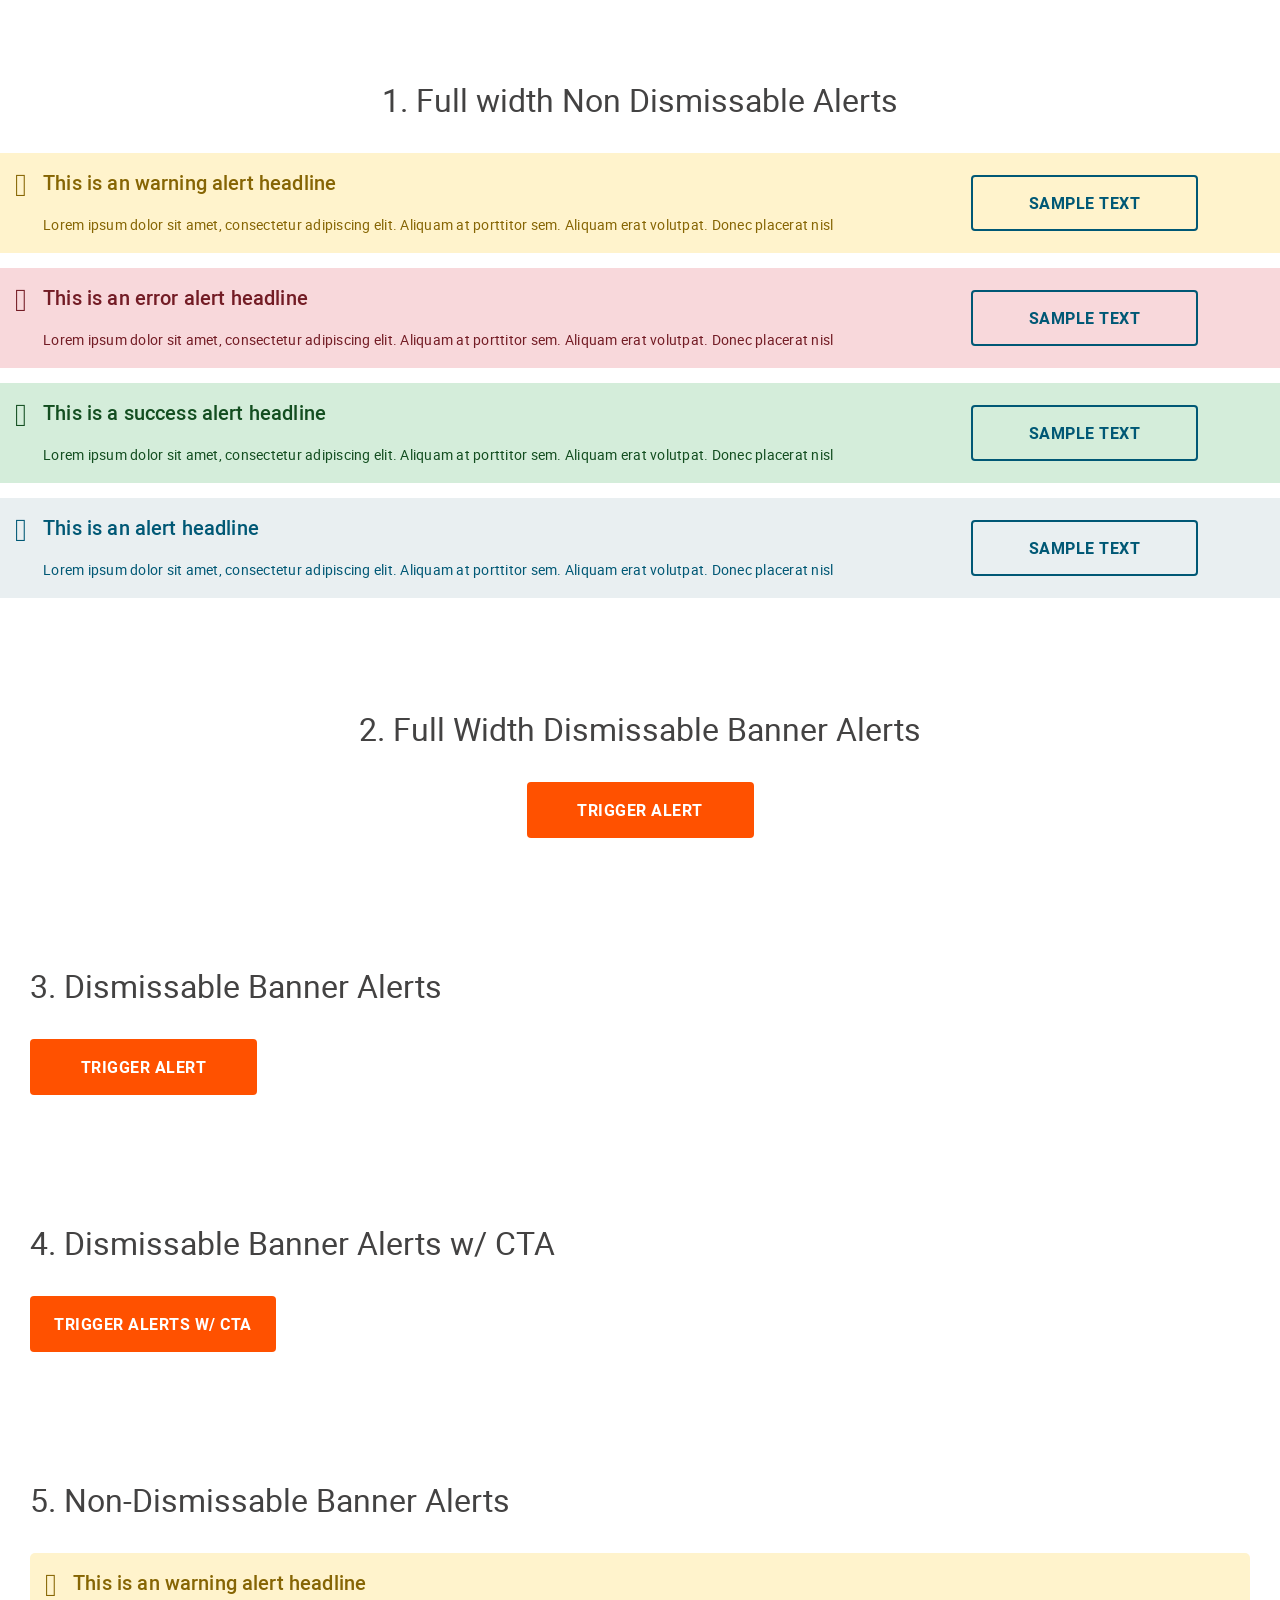
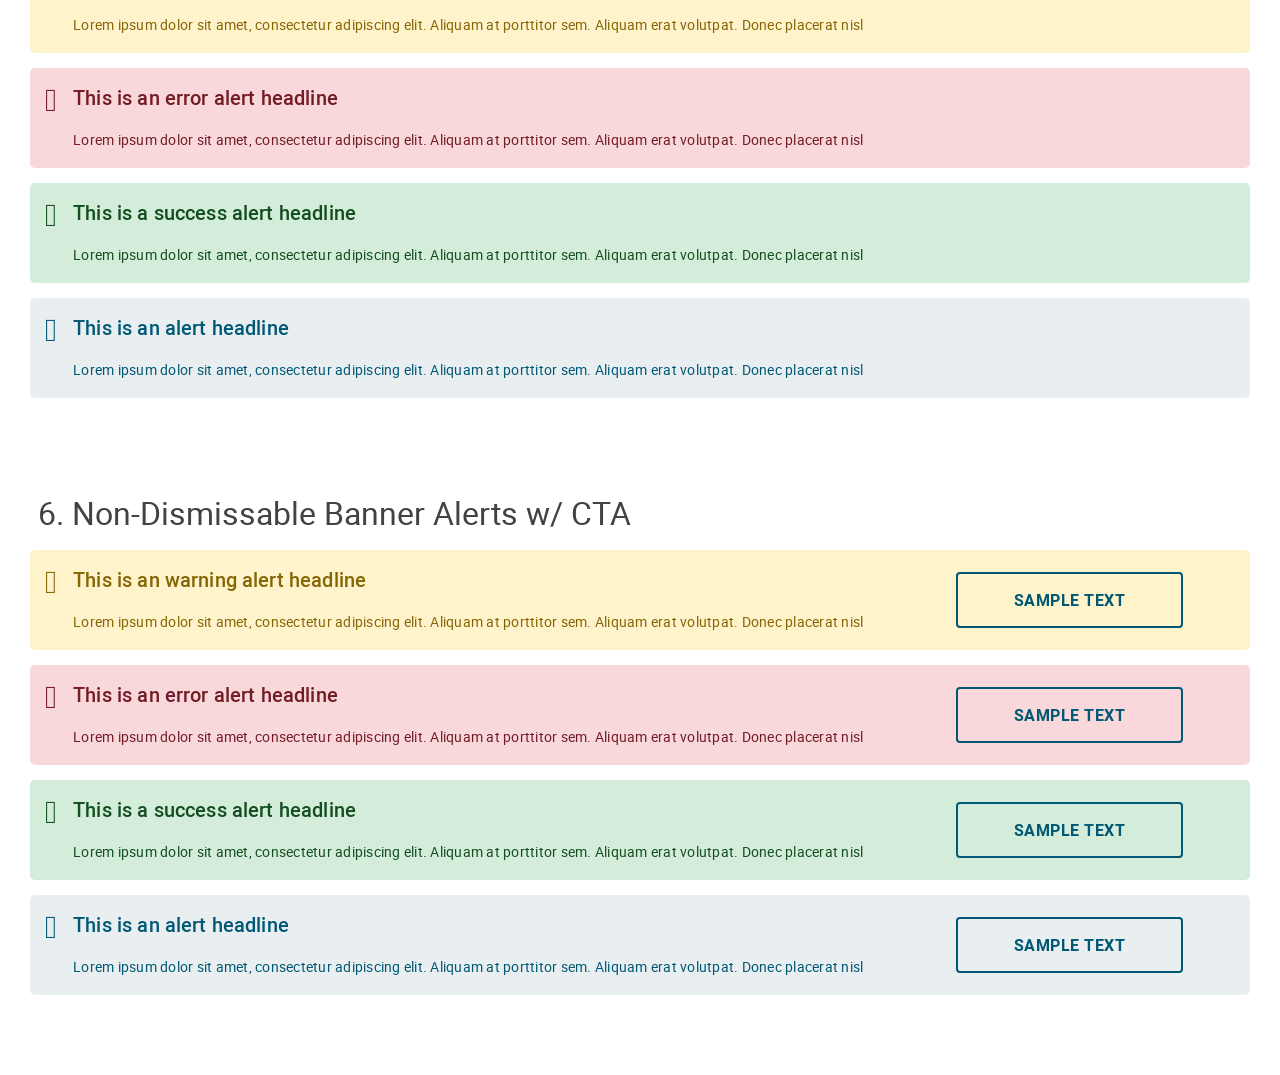
==== commit 9dc89b9f: "Commit demo for feature/dm-104,105" ====
--- a/alerts/index.html
+++ b/alerts/index.html
@@ -1 +1 @@
-<!doctype html><html lang="en"><head><meta charset="UTF-8"><meta http-equiv="X-UA-Compatible" content="IE=edge"><meta name="viewport" content="width=device-width,initial-scale=1"><title>Banner Alert Demo</title><link rel="stylesheet" href="../assets/styles/main.css"><link rel="stylesheet" href="../assets/styles/custom-icons.css"><link rel="stylesheet" href="../assets/styles/fontawesome.css"><link rel="stylesheet" href="../assets/styles/regular.css"><script src="../alerts/index.html.js" defer="defer"></script></head><body><section class="full-width bdr-bottom"><div class="container bdr-clr--gray-disabled"><div class="row"><div class="col"><h2 class="fs--text-center">Full width Non Dismissable Alerts</h2></div><div class="col"><div class="full-width-banner-alerts"><div class="alert-container bg--warning-background" data-ref="module_systemAlert_50119"><div data-alert-message data-message-type="warning" data-status="active"><div class="row"><div class="alert-msg col--lg-9"><h4 class="alert-head">This is an warning alert headline</h4><span class="p-2">Lorem ipsum dolor sit amet, consectetur adipiscing elit. Aliquam at porttitor sem. Aliquam erat volutpat. Donec placerat nisl</span></div><div class="alert-cta col--lg-3"><button class="btn" href="#">sample Text</button></div></div></div></div></div><div class="full-width-banner-alerts"><div class="alert-container bg--error-background" data-ref="module_systemAlert_50119"><div data-alert-message data-message-type="error" data-status="active"><div class="row"><div class="alert-msg col--lg-9"><h4 class="alert-head">This is an error alert headline</h4><span class="p-2">Lorem ipsum dolor sit amet, consectetur adipiscing elit. Aliquam at porttitor sem. Aliquam erat volutpat. Donec placerat nisl</span></div><div class="alert-cta col--lg-3"><button class="btn" href="#">sample Text</button></div></div></div></div></div><div class="full-width-banner-alerts"><div class="alert-container bg--success-background" data-ref="module_systemAlert_50119"><div data-alert-message data-message-type="success" data-status="active"><div class="row"><div class="alert-msg col--lg-9"><h4 class="alert-head">This is a success alert headline</h4><span class="p-2">Lorem ipsum dolor sit amet, consectetur adipiscing elit. Aliquam at porttitor sem. Aliquam erat volutpat. Donec placerat nisl</span></div><div class="alert-cta col--lg-3"><button class="btn" href="#">sample Text</button></div></div></div></div></div><div class="full-width-banner-alerts"><div class="alert-container bg--info-background" data-ref="module_systemAlert_50119"><div data-alert-message data-message-type="message" data-status="active"><div class="row"><div class="alert-msg col--lg-9"><h4 class="alert-head">This is an alert headline</h4><span class="p-2">Lorem ipsum dolor sit amet, consectetur adipiscing elit. Aliquam at porttitor sem. Aliquam erat volutpat. Donec placerat nisl</span></div><div class="alert-cta col--lg-3"><button class="btn" href="#">sample Text</button></div></div></div></div></div></div></div></div></section><section class="full-width bdr-bottom"><div class="container bdr-clr--gray-disabled"><div class="row"><div class="col"><h2 class="fs--text-center">Full Width Dismissable Banner Alerts</h2></div><div class="col fs--text-center"><button class="btn--primary" onclick="window.triggerAlertsFullWidth();">Trigger Alert</button></div><div class="col"><div class="full-width-dismissable-banner-alerts"></div></div></div></div></section><section class="bdr-bottom"><div class="container bdr-clr--gray-disabled"><div class="row"><div class="col"><h2>1. Dismissable Banner Alerts</h2></div><div class="col"><button class="btn--primary" onclick="window.triggerAlerts();">Trigger Alert</button></div><div class="col"><div class="banner-alerts"></div></div></div></div></section><section class="bdr-bottom"><div class="container bdr-clr--gray-disabled"><div class="row"><div class="col"><h2>2. Dismissable Banner Alerts w/ CTA</h2></div><div class="col"><button class="btn--primary" onclick="triggerAlertsWithButton();">Trigger Alerts w/ CTA</button></div><div class="col"><div class="cta-banner-alerts"></div></div></div></div></section><section class="bdr-bottom"><div class="container bdr-clr--gray-disabled"><div class="row"><div class="col"><h2>3. Non-Dismissable Banner Alerts</h2></div><div class="col"><div class="banner-alerts"><div class="alert-container bg--warning-background" data-ref="module_systemAlert_50119"><div data-alert-message data-message-type="warning" data-status="active"><div class="row"><div class="alert-msg col--lg-12"><h4 class="alert-head">This is an warning alert headline</h4><span class="p-2">Lorem ipsum dolor sit amet, consectetur adipiscing elit. Aliquam at porttitor sem. Aliquam erat volutpat. Donec placerat nisl</span></div></div></div></div></div><div class="banner-alerts"><div class="alert-container bg--error-background" data-ref="module_systemAlert_50119"><div data-alert-message data-message-type="error" data-status="active"><div class="row"><div class="alert-msg col--lg-12"><h4 class="alert-head">This is an error alert headline</h4><span class="p-2">Lorem ipsum dolor sit amet, consectetur adipiscing elit. Aliquam at porttitor sem. Aliquam erat volutpat. Donec placerat nisl</span></div></div></div></div></div><div class="banner-alerts"><div class="alert-container bg--success-background" data-ref="module_systemAlert_50119"><div data-alert-message data-message-type="success" data-status="active"><div class="row"><div class="alert-msg col--lg-12"><h4 class="alert-head">This is a success alert headline</h4><span class="p-2">Lorem ipsum dolor sit amet, consectetur adipiscing elit. Aliquam at porttitor sem. Aliquam erat volutpat. Donec placerat nisl</span></div></div></div></div></div><div class="banner-alerts"><div class="alert-container bg--info-background" data-ref="module_systemAlert_50119"><div data-alert-message data-message-type="message" data-status="active"><div class="row"><div class="alert-msg col--lg-12"><h4 class="alert-head">This is an alert headline</h4><span class="p-2">Lorem ipsum dolor sit amet, consectetur adipiscing elit. Aliquam at porttitor sem. Aliquam erat volutpat. Donec placerat nisl</span></div></div></div></div></div></div></div></div></section><section><div class="container bdr-clr--gray-disabled"><div class="col"><h2>4. Non-Dismissable Banner Alerts w/ CTA</h2></div><div class="banner-alerts"><div class="alert-container bg--warning-background" data-ref="module_systemAlert_50119"><div data-alert-message data-message-type="warning" data-status="active"><div class="row"><div class="alert-msg col--lg-9"><h4 class="alert-head">This is an warning alert headline</h4><span class="p-2">Lorem ipsum dolor sit amet, consectetur adipiscing elit. Aliquam at porttitor sem. Aliquam erat volutpat. Donec placerat nisl</span></div><div class="alert-cta col--lg-3"><button class="btn" href="#">sample Text</button></div></div></div></div></div><div class="banner-alerts"><div class="alert-container bg--error-background" data-ref="module_systemAlert_50119"><div data-alert-message data-message-type="error" data-status="active"><div class="row"><div class="alert-msg col--lg-9"><h4 class="alert-head">This is an error alert headline</h4><span class="p-2">Lorem ipsum dolor sit amet, consectetur adipiscing elit. Aliquam at porttitor sem. Aliquam erat volutpat. Donec placerat nisl</span></div><div class="alert-cta col--lg-3"><button class="btn" href="#">sample Text</button></div></div></div></div></div><div class="banner-alerts"><div class="alert-container bg--success-background" data-ref="module_systemAlert_50119"><div data-alert-message data-message-type="success" data-status="active"><div class="row"><div class="alert-msg col--lg-9"><h4 class="alert-head">This is a success alert headline</h4><span class="p-2">Lorem ipsum dolor sit amet, consectetur adipiscing elit. Aliquam at porttitor sem. Aliquam erat volutpat. Donec placerat nisl</span></div><div class="alert-cta col--lg-3"><button class="btn" href="#">sample Text</button></div></div></div></div></div><div class="banner-alerts"><div class="alert-container bg--info-background" data-ref="module_systemAlert_50119"><div data-alert-message data-message-type="message" data-status="active"><div class="row"><div class="alert-msg col--lg-9"><h4 class="alert-head">This is an alert headline</h4><span class="p-2">Lorem ipsum dolor sit amet, consectetur adipiscing elit. Aliquam at porttitor sem. Aliquam erat volutpat. Donec placerat nisl</span></div><div class="alert-cta col--lg-3"><button class="btn" href="#">sample Text</button></div></div></div></div></div></div></section></body></html>+<!doctype html><html lang="en"><head><meta charset="UTF-8"><meta http-equiv="X-UA-Compatible" content="IE=edge"><meta name="viewport" content="width=device-width,initial-scale=1"><title>Banner Alert Demo</title><link rel="stylesheet" href="../assets/styles/main.css"><link rel="stylesheet" href="../assets/styles/custom-icons.css"><link rel="stylesheet" href="../assets/styles/fontawesome.css"><link rel="stylesheet" href="../assets/styles/regular.css"><script src="../alerts/index.html.js" defer="defer"></script></head><body><section class="full-width"><div class="container"><div class="row"><div class="col"><h2 class="fs--text-center">1. Full width Non Dismissable Alerts</h2></div><div class="col"><div class="full-width-banner-alerts"><div class="alert-container bg--warning-background" data-ref="module_systemAlert_50119"><div data-alert-message data-message-type="warning" data-status="active"><div class="row"><div class="alert-msg col--lg-9"><h4 class="alert-head">This is an warning alert headline</h4><span class="p-2">Lorem ipsum dolor sit amet, consectetur adipiscing elit. Aliquam at porttitor sem. Aliquam erat volutpat. Donec placerat nisl</span></div><div class="alert-cta col--lg-3"><button class="btn" href="#">sample Text</button></div></div></div></div></div><div class="full-width-banner-alerts"><div class="alert-container bg--error-background" data-ref="module_systemAlert_50119"><div data-alert-message data-message-type="error" data-status="active"><div class="row"><div class="alert-msg col--lg-9"><h4 class="alert-head">This is an error alert headline</h4><span class="p-2">Lorem ipsum dolor sit amet, consectetur adipiscing elit. Aliquam at porttitor sem. Aliquam erat volutpat. Donec placerat nisl</span></div><div class="alert-cta col--lg-3"><button class="btn" href="#">sample Text</button></div></div></div></div></div><div class="full-width-banner-alerts"><div class="alert-container bg--success-background" data-ref="module_systemAlert_50119"><div data-alert-message data-message-type="success" data-status="active"><div class="row"><div class="alert-msg col--lg-9"><h4 class="alert-head">This is a success alert headline</h4><span class="p-2">Lorem ipsum dolor sit amet, consectetur adipiscing elit. Aliquam at porttitor sem. Aliquam erat volutpat. Donec placerat nisl</span></div><div class="alert-cta col--lg-3"><button class="btn" href="#">sample Text</button></div></div></div></div></div><div class="full-width-banner-alerts"><div class="alert-container bg--info-background" data-ref="module_systemAlert_50119"><div data-alert-message data-message-type="message" data-status="active"><div class="row"><div class="alert-msg col--lg-9"><h4 class="alert-head">This is an alert headline</h4><span class="p-2">Lorem ipsum dolor sit amet, consectetur adipiscing elit. Aliquam at porttitor sem. Aliquam erat volutpat. Donec placerat nisl</span></div><div class="alert-cta col--lg-3"><button class="btn" href="#">sample Text</button></div></div></div></div></div></div></div></div></section><section class="full-width"><div class="container bdr-clr--gray-disabled"><div class="row"><div class="col"><h2 class="fs--text-center">2. Full Width Dismissable Banner Alerts</h2></div><div class="col fs--text-center"><button class="btn--primary" onclick="window.triggerAlertsFullWidth();">Trigger Alert</button></div><div class="col"><div class="full-width-dismissable-banner-alerts"></div></div></div></div></section><section><div class="container"><div class="row"><div class="col"><h2>3. Dismissable Banner Alerts</h2></div><div class="col"><button class="btn--primary" onclick="window.triggerAlerts();">Trigger Alert</button></div><div class="col"><div class="banner-alerts"></div></div></div></div></section><section><div class="container"><div class="row"><div class="col"><h2>4. Dismissable Banner Alerts w/ CTA</h2></div><div class="col"><button class="btn--primary" onclick="triggerAlertsWithButton();">Trigger Alerts w/ CTA</button></div><div class="col"><div class="cta-banner-alerts"></div></div></div></div></section><section><div class="container"><div class="row"><div class="col"><h2>5. Non-Dismissable Banner Alerts</h2></div><div class="col"><div class="banner-alerts"><div class="alert-container bg--warning-background" data-ref="module_systemAlert_50119"><div data-alert-message data-message-type="warning" data-status="active"><div class="row"><div class="alert-msg col--lg-12"><h4 class="alert-head">This is an warning alert headline</h4><span class="p-2">Lorem ipsum dolor sit amet, consectetur adipiscing elit. Aliquam at porttitor sem. Aliquam erat volutpat. Donec placerat nisl</span></div></div></div></div></div><div class="banner-alerts"><div class="alert-container bg--error-background" data-ref="module_systemAlert_50119"><div data-alert-message data-message-type="error" data-status="active"><div class="row"><div class="alert-msg col--lg-12"><h4 class="alert-head">This is an error alert headline</h4><span class="p-2">Lorem ipsum dolor sit amet, consectetur adipiscing elit. Aliquam at porttitor sem. Aliquam erat volutpat. Donec placerat nisl</span></div></div></div></div></div><div class="banner-alerts"><div class="alert-container bg--success-background" data-ref="module_systemAlert_50119"><div data-alert-message data-message-type="success" data-status="active"><div class="row"><div class="alert-msg col--lg-12"><h4 class="alert-head">This is a success alert headline</h4><span class="p-2">Lorem ipsum dolor sit amet, consectetur adipiscing elit. Aliquam at porttitor sem. Aliquam erat volutpat. Donec placerat nisl</span></div></div></div></div></div><div class="banner-alerts"><div class="alert-container bg--info-background" data-ref="module_systemAlert_50119"><div data-alert-message data-message-type="message" data-status="active"><div class="row"><div class="alert-msg col--lg-12"><h4 class="alert-head">This is an alert headline</h4><span class="p-2">Lorem ipsum dolor sit amet, consectetur adipiscing elit. Aliquam at porttitor sem. Aliquam erat volutpat. Donec placerat nisl</span></div></div></div></div></div></div></div></div></section><section><div class="container"><div class="col"><h2>6. Non-Dismissable Banner Alerts w/ CTA</h2></div><div class="banner-alerts"><div class="alert-container bg--warning-background" data-ref="module_systemAlert_50119"><div data-alert-message data-message-type="warning" data-status="active"><div class="row"><div class="alert-msg col--lg-9"><h4 class="alert-head">This is an warning alert headline</h4><span class="p-2">Lorem ipsum dolor sit amet, consectetur adipiscing elit. Aliquam at porttitor sem. Aliquam erat volutpat. Donec placerat nisl</span></div><div class="alert-cta col--lg-3"><button class="btn" href="#">sample Text</button></div></div></div></div></div><div class="banner-alerts"><div class="alert-container bg--error-background" data-ref="module_systemAlert_50119"><div data-alert-message data-message-type="error" data-status="active"><div class="row"><div class="alert-msg col--lg-9"><h4 class="alert-head">This is an error alert headline</h4><span class="p-2">Lorem ipsum dolor sit amet, consectetur adipiscing elit. Aliquam at porttitor sem. Aliquam erat volutpat. Donec placerat nisl</span></div><div class="alert-cta col--lg-3"><button class="btn" href="#">sample Text</button></div></div></div></div></div><div class="banner-alerts"><div class="alert-container bg--success-background" data-ref="module_systemAlert_50119"><div data-alert-message data-message-type="success" data-status="active"><div class="row"><div class="alert-msg col--lg-9"><h4 class="alert-head">This is a success alert headline</h4><span class="p-2">Lorem ipsum dolor sit amet, consectetur adipiscing elit. Aliquam at porttitor sem. Aliquam erat volutpat. Donec placerat nisl</span></div><div class="alert-cta col--lg-3"><button class="btn" href="#">sample Text</button></div></div></div></div></div><div class="banner-alerts"><div class="alert-container bg--info-background" data-ref="module_systemAlert_50119"><div data-alert-message data-message-type="message" data-status="active"><div class="row"><div class="alert-msg col--lg-9"><h4 class="alert-head">This is an alert headline</h4><span class="p-2">Lorem ipsum dolor sit amet, consectetur adipiscing elit. Aliquam at porttitor sem. Aliquam erat volutpat. Donec placerat nisl</span></div><div class="alert-cta col--lg-3"><button class="btn" href="#">sample Text</button></div></div></div></div></div></div></section></body></html>
--- a/assets/styles/main.css
+++ b/assets/styles/main.css
@@ -1 +1 @@
-﻿:root{--primary-base: hsl(19, 100%, 50%);--primary-light-1: hsl(15, 75%, 97%);--primary-light-2: hsl(19, 100%, 70%);--primary-light-3: hsl(19, 100%, 61%);--primary-dark-1: hsl(19, 100%, 39%);--primary-dark-2: hsl(19, 100%, 30%);--secondary-base: hsl(0, 1%, 26%);--secondary-light-1: hsl(0, 0%, 98%);--secondary-light-2: hsl(0, 4%, 95%);--secondary-light-3: hsl(0, 1%, 77%);--secondary-dark-1: hsl(0, 0%, 58%);--secondary-dark-2: hsl(0, 0%, 40%);--tertiary-base: hsl(195, 100%, 23%);--tertiary-light-1: hsl(200, 24%, 93%);--tertiary-light-2: hsl(195, 100%, 29%);--tertiary-dark-1: hsl(195, 100%, 12%);--tertiary-dark-2: hsl(195, 100%, 18%);--white-base: hsl(0, 0%, 100%);--black-base: hsl(0, 0%, 0%);--success-element: hsl(140, 100%, 27%);--success-text: hsl(133, 61%, 19%);--success-background: hsl(134, 41%, 88%);--warning-element: hsl(35, 97%, 57%);--warning-text: hsl(45, 94%, 27%);--warning-background: hsl(46, 100%, 90%);--error-element: hsl(9, 100%, 37%);--error-text: hsl(354, 61%, 28%);--error-background: hsl(355, 70%, 91%);--info-element: hsl(195, 100%, 23%);--info-text: hsl(195, 100%, 23%);--info-background: hsl(200, 24%, 93%);--dropshadow-1: 0 1px 1px 0 rgba(0, 0, 0, 0.14), 0 2px 1px 0 rgba(0, 0, 0, 0.12), 0 1px 3px 0 rgba(0, 0, 0, 0.2);--dropshadow-2: 0 8px 10px 0 rgba(0, 0, 0, 0.14), 0 3px 14px 0 rgba(0, 0, 0, 0.12), 0 5px 5px 0 rgba(0, 0, 0, 0.2);--dropshadow-3: 0 9px 12px 0 rgba(0, 0, 0, 0.14), 0 3px 16px 0 rgba(0, 0, 0, 0.12), 0 5px 6px 0 rgba(0, 0, 0, 0.2);--dropshadow-4: 0 16px 24px 0 rgba(0, 0, 0, 0.14), 0 6px 30px 0 rgba(0, 0, 0, 0.12), 0 8px 10px 0 rgba(0, 0, 0, 0.2);--sect--top-pd--sm: 4.8rem;--sect--top-pd--md: 4.8rem;--sect--top-pd--lg: 8rem;--sect--top-pd--xl: 8rem;--sect--btm-pd--sm: 4.8rem;--sect--btm-pd--md: 4.8rem;--sect--btm-pd--lg: 8rem;--sect--btm-pd--xl: 8rem;--sect-bg--top-pd--sm: 4.8rem;--sect-bg--top-pd--md: 4.8rem;--sect-bg--top-pd--lg: 8rem;--sect-bg--top-pd--xl: 8rem;--sect-bg--btm-pd--sm: 4.8rem;--sect-bg--btm-pd--md: 4.8rem;--sect-bg--btm-pd--lg: 8rem;--sect-bg--btm-pd--xl: 8rem;--sect-top-curv--top-pd--sm: 4.8rem;--sect-top-curv--top-pd--md: 4.8rem;--sect-top-curv--top-pd--lg: 4.8rem;--sect-top-curv--top-pd--xl: 4.8rem;--sect-top-curv--btm-pd--sm: 4.8rem;--sect-top-curv--btm-pd--md: 4.8rem;--sect-top-curv--btm-pd--lg: 8rem;--sect-top-curv--btm-pd--xl: 8rem;--sect-btm-curv--top-pd--sm: 4.8rem;--sect-btm-curv--top-pd--md: 4.8rem;--sect-btm-curv--top-pd--lg: 8rem;--sect-btm-curv--top-pd--xl: 8rem;--sect-btm-curv--btm-pd--sm: 4.8rem;--sect-btm-curv--btm-pd--md: 4.8rem;--sect-btm-curv--btm-pd--lg: 4.8rem;--sect-btm-curv--btm-pd--xl: 4.8rem;--gutter-sm: 0.75rem;--gutter-md: 0.75rem;--gutter-lg: 0.75rem;--gutter-xl: 0.75rem;--col-top-mg--sm: 1.6rem;--col-top-mg--md: 1.6rem;--col-top-mg--lg: 1.6rem;--col-top-mg--xl: 1.6rem;--col-btm-mg--sm: 1.6rem;--col-btm-mg--md: 1.6rem;--col-btm-mg--lg: 1.6rem;--col-btm-mg--xl: 1.6rem;--h-1--sm: 3.4rem/4rem Roboto, sans-serif;--h-1--md: 3.4rem/4rem Roboto, sans-serif;--h-1--lg: 4.8rem/5.6rem Roboto, sans-serif;--h-1--xl: 4.8rem/5.6rem Roboto, sans-serif;--h-1--ltr-spc--sm: 0rem;--h-1--ltr-spc--md: 0rem;--h-1--ltr-spc--lg: 0rem;--h-1--ltr-spc--xl: 0rem;--h-1--bd-txt-spc--sm: 3.2rem;--h-1--bd-txt-spc--md: 3.2rem;--h-1--bd-txt-spc--lg: 3.2rem;--h-1--bd-txt-spc--xl: 3.2rem;--h-2--sm: 2.4rem/3.2rem Roboto, sans-serif;--h-2--md: 2.4rem/3.2rem Roboto, sans-serif;--h-2--lg: 3.2rem/4rem Roboto, sans-serif;--h-2--xl: 3.2rem/4rem Roboto, sans-serif;--h-2--ltr-spc--sm: 0rem;--h-2--ltr-spc--md: 0rem;--h-2--ltr-spc--lg: 0rem;--h-2--ltr-spc--xl: 0rem;--h-2--bd-txt-spc--sm: 1.6rem;--h-2--bd-txt-spc--md: 1.6rem;--h-2--bd-txt-spc--lg: 1.6rem;--h-2--bd-txt-spc--xl: 1.6rem;--h-3--sm: 2rem/2.8rem Roboto, sans-serif;--h-3--md: 2rem/2.8rem Roboto, sans-serif;--h-3--lg: 2.4rem/3.2rem Roboto, sans-serif;--h-3--xl: 2.4rem/3.2rem Roboto, sans-serif;--h-3--ltr-spc--sm: 0.015rem;--h-3--ltr-spc--md: 0.015rem;--h-3--ltr-spc--lg: 0.015rem;--h-3--ltr-spc--xl: 0.015rem;--h-3--bd-txt-spc--sm: 1.6rem;--h-3--bd-txt-spc--md: 1.6rem;--h-3--bd-txt-spc--lg: 1.6rem;--h-3--bd-txt-spc--xl: 1.6rem;--h-4--sm: 1.8rem/2.6rem Roboto, sans-serif;--h-4--md: 1.8rem/2.6rem Roboto, sans-serif;--h-4--lg: 2rem/2.8rem Roboto, sans-serif;--h-4--xl: 2rem/2.8rem Roboto, sans-serif;--h-4--ltr-spc--sm: 0.015rem;--h-4--ltr-spc--md: 0.015rem;--h-4--ltr-spc--lg: 0.015rem;--h-4--ltr-spc--xl: 0.015rem;--h-4--bd-txt-spc--sm: 1.6rem;--h-4--bd-txt-spc--md: 1.6rem;--h-4--bd-txt-spc--lg: 1.6rem;--h-4--bd-txt-spc--xl: 1.6rem;--h-5--sm: 1.6rem/2.4rem Roboto, sans-serif;--h-5--md: 1.6rem/2.4rem Roboto, sans-serif;--h-5--lg: 1.8rem/2.6rem Roboto, sans-serif;--h-5--xl: 1.8rem/2.6rem Roboto, sans-serif;--h-5--ltr-spc--sm: 0.015rem;--h-5--ltr-spc--md: 0.015rem;--h-5--ltr-spc--lg: 0.015rem;--h-5--ltr-spc--xl: 0.015rem;--h-6--sm: 1.4rem/2rem Roboto, sans-serif;--h-6--md: 1.4rem/2rem Roboto, sans-serif;--h-6--lg: 1.4rem/2rem Roboto, sans-serif;--h-6--xl: 1.4rem/2rem Roboto, sans-serif;--h-6--ltr-spc--sm: 0.01rem;--h-6--ltr-spc--md: 0.01rem;--h-6--ltr-spc--lg: 0.01rem;--h-6--ltr-spc--xl: 0.01rem;--p-1--sm: 1.6rem/2.4rem Roboto, sans-serif;--p-1--md: 1.6rem/2.4rem Roboto, sans-serif;--p-1--lg: 1.6rem/2.4rem Roboto, sans-serif;--p-1--xl: 1.6rem/2.4rem Roboto, sans-serif;--p-1--ltr-spc--sm: 0.05rem;--p-1--ltr-spc--md: 0.05rem;--p-1--ltr-spc--lg: 0.05rem;--p-1--ltr-spc--xl: 0.05rem;--p-1--spacing--sm: 2.4rem;--p-1--spacing--md: 2.4rem;--p-1--spacing--lg: 2.4rem;--p-1--spacing--xl: 2.4rem;--p-2--sm: 1.4rem/2rem Roboto, sans-serif;--p-2--md: 1.4rem/2rem Roboto, sans-serif;--p-2--lg: 1.4rem/2.2rem Roboto, sans-serif;--p-2--xl: 1.4rem/2.2rem Roboto, sans-serif;--p-2--ltr-spc--sm: 0.025rem;--p-2--ltr-spc--md: 0.025rem;--p-2--ltr-spc--lg: 0.025rem;--p-2--ltr-spc--xl: 0.025rem;--p-2--spacing--sm: 2.4rem;--p-2--spacing--md: 2.4rem;--p-2--spacing--lg: 2.4rem;--p-2--spacing--xl: 2.4rem;--p-3--sm: 1.2rem/1.8rem Roboto, sans-serif;--p-3--md: 1.2rem/1.8rem Roboto, sans-serif;--p-3--lg: 1.2rem/2rem Roboto, sans-serif;--p-3--xl: 1.2rem/2rem Roboto, sans-serif;--p-3--ltr-spc--sm: 0.025rem;--p-3--ltr-spc--md: 0.025rem;--p-3--ltr-spc--lg: 0.04rem;--p-3--ltr-spc--xl: 0.04rem;--p-3--spacing--sm: 2.4rem;--p-3--spacing--md: 2.4rem;--p-3--spacing--lg: 2.4rem;--p-3--spacing--xl: 2.4rem;--max-content-width--sm: 640px;--max-content-width--md: 800px;--max-content-width--lg: 960px;--max-content-width--xl: 1440px;--container--gutter--sm: var(--gutter-sm);--container--gutter--md: var(--gutter-md);--container--gutter--lg: var(--gutter-lg);--container--gutter--xl: var(--gutter-xl);--text-indent--sm: 2.4rem;--text-indent--md: 2.4rem;--text-indent--lg: 2.4rem;--text-indent--xl: 2.4rem;--font-weight--regular: 400;--font-weight--medium: 500;--font-stack: Roboto, sans-serif;--list-item-spacing-s--sm: 0.8rem;--list-item-spacing-s--md: 0.8rem;--list-item-spacing-s--lg: 0.8rem;--list-item-spacing-s--xl: 0.8rem;--list-item-spacing-m--sm: 1.6rem;--list-item-spacing-m--md: 1.6rem;--list-item-spacing-m--lg: 1.6rem;--list-item-spacing-m--xl: 1.6rem;--list-item-spacing-l--sm: 1.6rem;--list-item-spacing-l--md: 1.6rem;--list-item-spacing-l--lg: 1.6rem;--list-item-spacing-l--xl: 1.6rem;--border-radius-25: 0.5rem;--border-radius-50: 0.8rem;--border-radius-75: 1.2rem;--border-radius-100: 1.6rem;--icon--margin--sm: 0.8rem;--icon--margin--md: 1rem;--icon--margin--lg: 1.6rem;--icon--size--sm: 1.6rem;--icon--size--md: 2.4rem;--icon--size--lg: 3.2rem;--icon--size-with-background--sm: calc(var(--icon--size--sm) * 2);--icon--size-with-background--md: calc(var(--icon--size--md) * 2);--icon--size-with-background--lg: calc(var(--icon--size--lg) * 2)}*,*::before,*::after{padding:0;margin:0;line-height:inherit;text-decoration:inherit;letter-spacing:inherit;font-family:inherit;font-weight:inherit;font-style:inherit;font-size:inherit;color:inherit;box-sizing:border-box;border-width:0}html{height:100%;-webkit-text-size-adjust:100%;-moz-tab-size:4;tab-size:4;font-size:62.5%}body{overflow-x:hidden;overflow-y:scroll;min-width:320px;height:100%;font-family:Helvetica,Arial,sans-serif;text-align:left;font-weight:normal;font-style:normal}article,aside,figcaption,figure,footer,header,hgroup,main,nav,section{display:block}body[data-mouse-active] :focus:not(input):not(textarea):not(select){outline:none}p,h1,h2,h3,h4,h5,h6,ol,ul,dl,pre,img,main,form,table,input,label,audio,video,select,figure,canvas,output,address,h-scroll,textarea,fieldset,blockquote{display:block}p:last-child,h1:last-child,h2:last-child,h3:last-child,h4:last-child,h5:last-child,h6:last-child,ol:last-child,ul:last-child,dl:last-child,li:last-child,pre:last-child,hr:last-child,img:last-child,form:last-child,table:last-child,label:last-child,input:last-child,audio:last-child,video:last-child,select:last-child,figure:last-child,canvas:last-child,output:last-child,address:last-child,h-scroll:last-child,fieldset:last-child,textarea:last-child,blockquote:last-child{margin-bottom:0}hr{width:100%;height:1px;background-color:#9c9ea1;border:none}img{max-width:100%;margin-left:auto;margin-right:auto;border:none}figure.cover img{width:100%;height:100%;object-fit:cover}figure.cover.compatible{background-size:cover;background-position:center;background-repeat:no-repeat}video{max-width:100%;margin-left:auto;margin-right:auto;border:1px solid #9c9ea1;cursor:pointer}button,[type=button],[type=reset],[type=submit]{-webkit-appearance:button;text-align:left;background:rgba(0,0,0,0);background-image:none;border:none}button:not([disabled]),input[type=button]:not([disabled]),input[type=submit]:not([disabled]),input[type=reset]:not([disabled]){cursor:pointer}button:active,input[type=button]:active,input[type=submit]:active,input[type=reset]:active{color:inherit}button,select{text-transform:none}[hidden]{display:none}textarea{resize:vertical}table{text-indent:0;border-color:inherit;border-collapse:collapse}ol,ul,menu,dir{list-style:none;padding:0}body,p,ol,ul,dl,pre,menu,dir,address,blockquote{font:var(--p-1--sm);letter-spacing:var(--p-1--ltr-spc--sm);margin-bottom:var(--p-1--spacing--sm)}menu,dir,ol,ul,dl,dd,pre,address,blockquote{margin-left:var(--text-indent--sm)}table{margin-bottom:var(--p-1--spacing--sm)}@media(min-width: 600px){body,p,ol,ul,dl,pre,menu,dir,address,blockquote{font:var(--p-1--sm);letter-spacing:var(--p-1--ltr-spc--sm);margin-bottom:var(--p-1--spacing--sm)}menu,dir,ol,ul,dl,dd,pre,address,blockquote{margin-left:var(--text-indent--md)}table{margin-bottom:var(--p-1--spacing--md)}}@media(min-width: 1236px){body,p,ol,ul,dl,pre,menu,dir,address,blockquote{font:var(--p-1--lg);letter-spacing:var(--p-1--ltr-spc--lg);margin-bottom:var(--p-1--spacing--lg)}menu,dir,ol,ul,dl,dd,pre,address,blockquote{margin-left:var(--text-indent--lg)}table{margin-bottom:var(--p-1--spacing--lg)}}@media(min-width: 1440px){body,p,ol,ul,dl,pre,menu,dir,address,blockquote{font:var(--p-1--xl);letter-spacing:var(--p-1--ltr-spc--xl);margin-bottom:var(--p-1--spacing--xl)}menu,dir,ol,ul,dl,dd,pre,address,blockquote{margin-left:var(--text-indent--xl)}table{margin-bottom:var(--p-1--spacing--xl)}}blockquote{margin-top:var(--p-1--spacing--sm)}dt{font-weight:500}ul li{list-style-position:inside}h1:last-child,.h-1:last-child,h2:last-child,.h-2:last-child,h3:last-child,.h-3:last-child,h4:last-child,.h-4:last-child,h5:last-child,.h-5:last-child,h6:last-child,.h-6:last-child{margin-bottom:0}:root{--heading-color: var(--seconadary-base);--heading--on-dark-background: var(--white-base);--heading--on-light-background: var(--secondary-base);--heading--on-error-background: var(--error-text);--heading--on-success-background: var(--success-text);--heading--on-info-background: var(--info-text);--heading--on-warning-background: var(--warning-text);--body-text--color: var(--secondary-base);--body-text--light-color: var(--secondary-base);--body-text--on-dark-background: var(--white-base);--body-text--on-light-background: var(--secondary-base);--body-text--on-error-background: var(--error-text);--body-text--on-success-background: var(--success-text);--body-text--on-info-background: var(--info-text);--body-text--on-warning-background: var(--warning-text)}body,p,ol,ul,dl,pre,menu,dir,address,blockquote{color:var(--body-text--color)}blockquote>*{color:var(--body-text--light-color)}dd{color:var(--body-text--light-color)}address,h1,.h-1,h2,.h-2{color:var(--heading-color)}[class*=bg--primary]:not([class*=light-]) hr,[class*=bg--secondary]:not([class*=light-]) hr{background-color:var(--body-text--on-dark-background)}body[class*=bg--primary-base],section[class*=bg--primary-base]{color:var(--body-text--on-dark-background)}[class*=bg--primary-base] h3,[class*=bg--primary-base] .h-3,[class*=bg--primary-base] h4,[class*=bg--primary-base] .h-4,[class*=bg--primary-base] h5,[class*=bg--primary-base] .h-5,[class*=bg--primary-base] h6,[class*=bg--primary-base] .h-6,[class*=bg--primary-base] .p-1,[class*=bg--primary-base] .p-2,[class*=bg--primary-base] .p-3,[class*=bg--primary-base] p,[class*=bg--primary-base] ol,[class*=bg--primary-base] ul,[class*=bg--primary-base] dl,[class*=bg--primary-base] dd,[class*=bg--primary-base] dt,[class*=bg--primary-base] pre,[class*=bg--primary-base] menu,[class*=bg--primary-base] dir,[class*=bg--primary-base] address,[class*=bg--primary-base] blockquote{color:var(--body-text--on-dark-background)}h3[class*=bg--primary-base],.h-3[class*=bg--primary-base],h4[class*=bg--primary-base],.h-4[class*=bg--primary-base],h5[class*=bg--primary-base],.h-5[class*=bg--primary-base],h6[class*=bg--primary-base],.h-6[class*=bg--primary-base],.p-1[class*=bg--primary-base],.p-2[class*=bg--primary-base],.p-3[class*=bg--primary-base],p[class*=bg--primary-base],ol[class*=bg--primary-base],ul[class*=bg--primary-base],dl[class*=bg--primary-base],dt[class*=bg--primary-base],dd[class*=bg--primary-base],pre[class*=bg--primary-base],menu[class*=bg--primary-base],dir[class*=bg--primary-base],address[class*=bg--primary-base],blockquote[class*=bg--primary-base]{color:var(--body-text--on-dark-background)}body[class*=bg--primary-light-1],section[class*=bg--primary-light-1]{color:var(--body-text--on-light-background)}[class*=bg--primary-light-1] h3,[class*=bg--primary-light-1] .h-3,[class*=bg--primary-light-1] h4,[class*=bg--primary-light-1] .h-4,[class*=bg--primary-light-1] h5,[class*=bg--primary-light-1] .h-5,[class*=bg--primary-light-1] h6,[class*=bg--primary-light-1] .h-6,[class*=bg--primary-light-1] .p-1,[class*=bg--primary-light-1] .p-2,[class*=bg--primary-light-1] .p-3,[class*=bg--primary-light-1] p,[class*=bg--primary-light-1] ol,[class*=bg--primary-light-1] ul,[class*=bg--primary-light-1] dl,[class*=bg--primary-light-1] dd,[class*=bg--primary-light-1] dt,[class*=bg--primary-light-1] pre,[class*=bg--primary-light-1] menu,[class*=bg--primary-light-1] dir,[class*=bg--primary-light-1] address,[class*=bg--primary-light-1] blockquote{color:var(--body-text--on-light-background)}h3[class*=bg--primary-light-1],.h-3[class*=bg--primary-light-1],h4[class*=bg--primary-light-1],.h-4[class*=bg--primary-light-1],h5[class*=bg--primary-light-1],.h-5[class*=bg--primary-light-1],h6[class*=bg--primary-light-1],.h-6[class*=bg--primary-light-1],.p-1[class*=bg--primary-light-1],.p-2[class*=bg--primary-light-1],.p-3[class*=bg--primary-light-1],p[class*=bg--primary-light-1],ol[class*=bg--primary-light-1],ul[class*=bg--primary-light-1],dl[class*=bg--primary-light-1],dt[class*=bg--primary-light-1],dd[class*=bg--primary-light-1],pre[class*=bg--primary-light-1],menu[class*=bg--primary-light-1],dir[class*=bg--primary-light-1],address[class*=bg--primary-light-1],blockquote[class*=bg--primary-light-1]{color:var(--body-text--on-light-background)}body[class*=bg--primary-light-2],section[class*=bg--primary-light-2]{color:var(--body-text--on-dark-background)}[class*=bg--primary-light-2] h3,[class*=bg--primary-light-2] .h-3,[class*=bg--primary-light-2] h4,[class*=bg--primary-light-2] .h-4,[class*=bg--primary-light-2] h5,[class*=bg--primary-light-2] .h-5,[class*=bg--primary-light-2] h6,[class*=bg--primary-light-2] .h-6,[class*=bg--primary-light-2] .p-1,[class*=bg--primary-light-2] .p-2,[class*=bg--primary-light-2] .p-3,[class*=bg--primary-light-2] p,[class*=bg--primary-light-2] ol,[class*=bg--primary-light-2] ul,[class*=bg--primary-light-2] dl,[class*=bg--primary-light-2] dd,[class*=bg--primary-light-2] dt,[class*=bg--primary-light-2] pre,[class*=bg--primary-light-2] menu,[class*=bg--primary-light-2] dir,[class*=bg--primary-light-2] address,[class*=bg--primary-light-2] blockquote{color:var(--body-text--on-dark-background)}h3[class*=bg--primary-light-2],.h-3[class*=bg--primary-light-2],h4[class*=bg--primary-light-2],.h-4[class*=bg--primary-light-2],h5[class*=bg--primary-light-2],.h-5[class*=bg--primary-light-2],h6[class*=bg--primary-light-2],.h-6[class*=bg--primary-light-2],.p-1[class*=bg--primary-light-2],.p-2[class*=bg--primary-light-2],.p-3[class*=bg--primary-light-2],p[class*=bg--primary-light-2],ol[class*=bg--primary-light-2],ul[class*=bg--primary-light-2],dl[class*=bg--primary-light-2],dt[class*=bg--primary-light-2],dd[class*=bg--primary-light-2],pre[class*=bg--primary-light-2],menu[class*=bg--primary-light-2],dir[class*=bg--primary-light-2],address[class*=bg--primary-light-2],blockquote[class*=bg--primary-light-2]{color:var(--body-text--on-dark-background)}body[class*=bg--primary-light-3],section[class*=bg--primary-light-3]{color:var(--body-text--on-dark-background)}[class*=bg--primary-light-3] h3,[class*=bg--primary-light-3] .h-3,[class*=bg--primary-light-3] h4,[class*=bg--primary-light-3] .h-4,[class*=bg--primary-light-3] h5,[class*=bg--primary-light-3] .h-5,[class*=bg--primary-light-3] h6,[class*=bg--primary-light-3] .h-6,[class*=bg--primary-light-3] .p-1,[class*=bg--primary-light-3] .p-2,[class*=bg--primary-light-3] .p-3,[class*=bg--primary-light-3] p,[class*=bg--primary-light-3] ol,[class*=bg--primary-light-3] ul,[class*=bg--primary-light-3] dl,[class*=bg--primary-light-3] dd,[class*=bg--primary-light-3] dt,[class*=bg--primary-light-3] pre,[class*=bg--primary-light-3] menu,[class*=bg--primary-light-3] dir,[class*=bg--primary-light-3] address,[class*=bg--primary-light-3] blockquote{color:var(--body-text--on-dark-background)}h3[class*=bg--primary-light-3],.h-3[class*=bg--primary-light-3],h4[class*=bg--primary-light-3],.h-4[class*=bg--primary-light-3],h5[class*=bg--primary-light-3],.h-5[class*=bg--primary-light-3],h6[class*=bg--primary-light-3],.h-6[class*=bg--primary-light-3],.p-1[class*=bg--primary-light-3],.p-2[class*=bg--primary-light-3],.p-3[class*=bg--primary-light-3],p[class*=bg--primary-light-3],ol[class*=bg--primary-light-3],ul[class*=bg--primary-light-3],dl[class*=bg--primary-light-3],dt[class*=bg--primary-light-3],dd[class*=bg--primary-light-3],pre[class*=bg--primary-light-3],menu[class*=bg--primary-light-3],dir[class*=bg--primary-light-3],address[class*=bg--primary-light-3],blockquote[class*=bg--primary-light-3]{color:var(--body-text--on-dark-background)}body[class*=bg--primary-dark-1],section[class*=bg--primary-dark-1]{color:var(--body-text--on-dark-background)}[class*=bg--primary-dark-1] h3,[class*=bg--primary-dark-1] .h-3,[class*=bg--primary-dark-1] h4,[class*=bg--primary-dark-1] .h-4,[class*=bg--primary-dark-1] h5,[class*=bg--primary-dark-1] .h-5,[class*=bg--primary-dark-1] h6,[class*=bg--primary-dark-1] .h-6,[class*=bg--primary-dark-1] .p-1,[class*=bg--primary-dark-1] .p-2,[class*=bg--primary-dark-1] .p-3,[class*=bg--primary-dark-1] p,[class*=bg--primary-dark-1] ol,[class*=bg--primary-dark-1] ul,[class*=bg--primary-dark-1] dl,[class*=bg--primary-dark-1] dd,[class*=bg--primary-dark-1] dt,[class*=bg--primary-dark-1] pre,[class*=bg--primary-dark-1] menu,[class*=bg--primary-dark-1] dir,[class*=bg--primary-dark-1] address,[class*=bg--primary-dark-1] blockquote{color:var(--body-text--on-dark-background)}h3[class*=bg--primary-dark-1],.h-3[class*=bg--primary-dark-1],h4[class*=bg--primary-dark-1],.h-4[class*=bg--primary-dark-1],h5[class*=bg--primary-dark-1],.h-5[class*=bg--primary-dark-1],h6[class*=bg--primary-dark-1],.h-6[class*=bg--primary-dark-1],.p-1[class*=bg--primary-dark-1],.p-2[class*=bg--primary-dark-1],.p-3[class*=bg--primary-dark-1],p[class*=bg--primary-dark-1],ol[class*=bg--primary-dark-1],ul[class*=bg--primary-dark-1],dl[class*=bg--primary-dark-1],dt[class*=bg--primary-dark-1],dd[class*=bg--primary-dark-1],pre[class*=bg--primary-dark-1],menu[class*=bg--primary-dark-1],dir[class*=bg--primary-dark-1],address[class*=bg--primary-dark-1],blockquote[class*=bg--primary-dark-1]{color:var(--body-text--on-dark-background)}body[class*=bg--primary-dark-2],section[class*=bg--primary-dark-2]{color:var(--body-text--on-dark-background)}[class*=bg--primary-dark-2] h3,[class*=bg--primary-dark-2] .h-3,[class*=bg--primary-dark-2] h4,[class*=bg--primary-dark-2] .h-4,[class*=bg--primary-dark-2] h5,[class*=bg--primary-dark-2] .h-5,[class*=bg--primary-dark-2] h6,[class*=bg--primary-dark-2] .h-6,[class*=bg--primary-dark-2] .p-1,[class*=bg--primary-dark-2] .p-2,[class*=bg--primary-dark-2] .p-3,[class*=bg--primary-dark-2] p,[class*=bg--primary-dark-2] ol,[class*=bg--primary-dark-2] ul,[class*=bg--primary-dark-2] dl,[class*=bg--primary-dark-2] dd,[class*=bg--primary-dark-2] dt,[class*=bg--primary-dark-2] pre,[class*=bg--primary-dark-2] menu,[class*=bg--primary-dark-2] dir,[class*=bg--primary-dark-2] address,[class*=bg--primary-dark-2] blockquote{color:var(--body-text--on-dark-background)}h3[class*=bg--primary-dark-2],.h-3[class*=bg--primary-dark-2],h4[class*=bg--primary-dark-2],.h-4[class*=bg--primary-dark-2],h5[class*=bg--primary-dark-2],.h-5[class*=bg--primary-dark-2],h6[class*=bg--primary-dark-2],.h-6[class*=bg--primary-dark-2],.p-1[class*=bg--primary-dark-2],.p-2[class*=bg--primary-dark-2],.p-3[class*=bg--primary-dark-2],p[class*=bg--primary-dark-2],ol[class*=bg--primary-dark-2],ul[class*=bg--primary-dark-2],dl[class*=bg--primary-dark-2],dt[class*=bg--primary-dark-2],dd[class*=bg--primary-dark-2],pre[class*=bg--primary-dark-2],menu[class*=bg--primary-dark-2],dir[class*=bg--primary-dark-2],address[class*=bg--primary-dark-2],blockquote[class*=bg--primary-dark-2]{color:var(--body-text--on-dark-background)}body[class*=bg--secondary-base],section[class*=bg--secondary-base]{color:var(--body-text--on-dark-background)}[class*=bg--secondary-base] h3,[class*=bg--secondary-base] .h-3,[class*=bg--secondary-base] h4,[class*=bg--secondary-base] .h-4,[class*=bg--secondary-base] h5,[class*=bg--secondary-base] .h-5,[class*=bg--secondary-base] h6,[class*=bg--secondary-base] .h-6,[class*=bg--secondary-base] .p-1,[class*=bg--secondary-base] .p-2,[class*=bg--secondary-base] .p-3,[class*=bg--secondary-base] p,[class*=bg--secondary-base] ol,[class*=bg--secondary-base] ul,[class*=bg--secondary-base] dl,[class*=bg--secondary-base] dd,[class*=bg--secondary-base] dt,[class*=bg--secondary-base] pre,[class*=bg--secondary-base] menu,[class*=bg--secondary-base] dir,[class*=bg--secondary-base] address,[class*=bg--secondary-base] blockquote{color:var(--body-text--on-dark-background)}h3[class*=bg--secondary-base],.h-3[class*=bg--secondary-base],h4[class*=bg--secondary-base],.h-4[class*=bg--secondary-base],h5[class*=bg--secondary-base],.h-5[class*=bg--secondary-base],h6[class*=bg--secondary-base],.h-6[class*=bg--secondary-base],.p-1[class*=bg--secondary-base],.p-2[class*=bg--secondary-base],.p-3[class*=bg--secondary-base],p[class*=bg--secondary-base],ol[class*=bg--secondary-base],ul[class*=bg--secondary-base],dl[class*=bg--secondary-base],dt[class*=bg--secondary-base],dd[class*=bg--secondary-base],pre[class*=bg--secondary-base],menu[class*=bg--secondary-base],dir[class*=bg--secondary-base],address[class*=bg--secondary-base],blockquote[class*=bg--secondary-base]{color:var(--body-text--on-dark-background)}body[class*=bg--secondary-light-1],section[class*=bg--secondary-light-1]{color:var(--body-text--on-light-background)}[class*=bg--secondary-light-1] h3,[class*=bg--secondary-light-1] .h-3,[class*=bg--secondary-light-1] h4,[class*=bg--secondary-light-1] .h-4,[class*=bg--secondary-light-1] h5,[class*=bg--secondary-light-1] .h-5,[class*=bg--secondary-light-1] h6,[class*=bg--secondary-light-1] .h-6,[class*=bg--secondary-light-1] .p-1,[class*=bg--secondary-light-1] .p-2,[class*=bg--secondary-light-1] .p-3,[class*=bg--secondary-light-1] p,[class*=bg--secondary-light-1] ol,[class*=bg--secondary-light-1] ul,[class*=bg--secondary-light-1] dl,[class*=bg--secondary-light-1] dd,[class*=bg--secondary-light-1] dt,[class*=bg--secondary-light-1] pre,[class*=bg--secondary-light-1] menu,[class*=bg--secondary-light-1] dir,[class*=bg--secondary-light-1] address,[class*=bg--secondary-light-1] blockquote{color:var(--body-text--on-light-background)}h3[class*=bg--secondary-light-1],.h-3[class*=bg--secondary-light-1],h4[class*=bg--secondary-light-1],.h-4[class*=bg--secondary-light-1],h5[class*=bg--secondary-light-1],.h-5[class*=bg--secondary-light-1],h6[class*=bg--secondary-light-1],.h-6[class*=bg--secondary-light-1],.p-1[class*=bg--secondary-light-1],.p-2[class*=bg--secondary-light-1],.p-3[class*=bg--secondary-light-1],p[class*=bg--secondary-light-1],ol[class*=bg--secondary-light-1],ul[class*=bg--secondary-light-1],dl[class*=bg--secondary-light-1],dt[class*=bg--secondary-light-1],dd[class*=bg--secondary-light-1],pre[class*=bg--secondary-light-1],menu[class*=bg--secondary-light-1],dir[class*=bg--secondary-light-1],address[class*=bg--secondary-light-1],blockquote[class*=bg--secondary-light-1]{color:var(--body-text--on-light-background)}body[class*=bg--secondary-light-2],section[class*=bg--secondary-light-2]{color:var(--body-text--on-light-background)}[class*=bg--secondary-light-2] h3,[class*=bg--secondary-light-2] .h-3,[class*=bg--secondary-light-2] h4,[class*=bg--secondary-light-2] .h-4,[class*=bg--secondary-light-2] h5,[class*=bg--secondary-light-2] .h-5,[class*=bg--secondary-light-2] h6,[class*=bg--secondary-light-2] .h-6,[class*=bg--secondary-light-2] .p-1,[class*=bg--secondary-light-2] .p-2,[class*=bg--secondary-light-2] .p-3,[class*=bg--secondary-light-2] p,[class*=bg--secondary-light-2] ol,[class*=bg--secondary-light-2] ul,[class*=bg--secondary-light-2] dl,[class*=bg--secondary-light-2] dd,[class*=bg--secondary-light-2] dt,[class*=bg--secondary-light-2] pre,[class*=bg--secondary-light-2] menu,[class*=bg--secondary-light-2] dir,[class*=bg--secondary-light-2] address,[class*=bg--secondary-light-2] blockquote{color:var(--body-text--on-light-background)}h3[class*=bg--secondary-light-2],.h-3[class*=bg--secondary-light-2],h4[class*=bg--secondary-light-2],.h-4[class*=bg--secondary-light-2],h5[class*=bg--secondary-light-2],.h-5[class*=bg--secondary-light-2],h6[class*=bg--secondary-light-2],.h-6[class*=bg--secondary-light-2],.p-1[class*=bg--secondary-light-2],.p-2[class*=bg--secondary-light-2],.p-3[class*=bg--secondary-light-2],p[class*=bg--secondary-light-2],ol[class*=bg--secondary-light-2],ul[class*=bg--secondary-light-2],dl[class*=bg--secondary-light-2],dt[class*=bg--secondary-light-2],dd[class*=bg--secondary-light-2],pre[class*=bg--secondary-light-2],menu[class*=bg--secondary-light-2],dir[class*=bg--secondary-light-2],address[class*=bg--secondary-light-2],blockquote[class*=bg--secondary-light-2]{color:var(--body-text--on-light-background)}body[class*=bg--secondary-light-3],section[class*=bg--secondary-light-3]{color:var(--body-text--on-light-background)}[class*=bg--secondary-light-3] h3,[class*=bg--secondary-light-3] .h-3,[class*=bg--secondary-light-3] h4,[class*=bg--secondary-light-3] .h-4,[class*=bg--secondary-light-3] h5,[class*=bg--secondary-light-3] .h-5,[class*=bg--secondary-light-3] h6,[class*=bg--secondary-light-3] .h-6,[class*=bg--secondary-light-3] .p-1,[class*=bg--secondary-light-3] .p-2,[class*=bg--secondary-light-3] .p-3,[class*=bg--secondary-light-3] p,[class*=bg--secondary-light-3] ol,[class*=bg--secondary-light-3] ul,[class*=bg--secondary-light-3] dl,[class*=bg--secondary-light-3] dd,[class*=bg--secondary-light-3] dt,[class*=bg--secondary-light-3] pre,[class*=bg--secondary-light-3] menu,[class*=bg--secondary-light-3] dir,[class*=bg--secondary-light-3] address,[class*=bg--secondary-light-3] blockquote{color:var(--body-text--on-light-background)}h3[class*=bg--secondary-light-3],.h-3[class*=bg--secondary-light-3],h4[class*=bg--secondary-light-3],.h-4[class*=bg--secondary-light-3],h5[class*=bg--secondary-light-3],.h-5[class*=bg--secondary-light-3],h6[class*=bg--secondary-light-3],.h-6[class*=bg--secondary-light-3],.p-1[class*=bg--secondary-light-3],.p-2[class*=bg--secondary-light-3],.p-3[class*=bg--secondary-light-3],p[class*=bg--secondary-light-3],ol[class*=bg--secondary-light-3],ul[class*=bg--secondary-light-3],dl[class*=bg--secondary-light-3],dt[class*=bg--secondary-light-3],dd[class*=bg--secondary-light-3],pre[class*=bg--secondary-light-3],menu[class*=bg--secondary-light-3],dir[class*=bg--secondary-light-3],address[class*=bg--secondary-light-3],blockquote[class*=bg--secondary-light-3]{color:var(--body-text--on-light-background)}body[class*=bg--secondary-dark-1],section[class*=bg--secondary-dark-1]{color:var(--body-text--on-dark-background)}[class*=bg--secondary-dark-1] h3,[class*=bg--secondary-dark-1] .h-3,[class*=bg--secondary-dark-1] h4,[class*=bg--secondary-dark-1] .h-4,[class*=bg--secondary-dark-1] h5,[class*=bg--secondary-dark-1] .h-5,[class*=bg--secondary-dark-1] h6,[class*=bg--secondary-dark-1] .h-6,[class*=bg--secondary-dark-1] .p-1,[class*=bg--secondary-dark-1] .p-2,[class*=bg--secondary-dark-1] .p-3,[class*=bg--secondary-dark-1] p,[class*=bg--secondary-dark-1] ol,[class*=bg--secondary-dark-1] ul,[class*=bg--secondary-dark-1] dl,[class*=bg--secondary-dark-1] dd,[class*=bg--secondary-dark-1] dt,[class*=bg--secondary-dark-1] pre,[class*=bg--secondary-dark-1] menu,[class*=bg--secondary-dark-1] dir,[class*=bg--secondary-dark-1] address,[class*=bg--secondary-dark-1] blockquote{color:var(--body-text--on-dark-background)}h3[class*=bg--secondary-dark-1],.h-3[class*=bg--secondary-dark-1],h4[class*=bg--secondary-dark-1],.h-4[class*=bg--secondary-dark-1],h5[class*=bg--secondary-dark-1],.h-5[class*=bg--secondary-dark-1],h6[class*=bg--secondary-dark-1],.h-6[class*=bg--secondary-dark-1],.p-1[class*=bg--secondary-dark-1],.p-2[class*=bg--secondary-dark-1],.p-3[class*=bg--secondary-dark-1],p[class*=bg--secondary-dark-1],ol[class*=bg--secondary-dark-1],ul[class*=bg--secondary-dark-1],dl[class*=bg--secondary-dark-1],dt[class*=bg--secondary-dark-1],dd[class*=bg--secondary-dark-1],pre[class*=bg--secondary-dark-1],menu[class*=bg--secondary-dark-1],dir[class*=bg--secondary-dark-1],address[class*=bg--secondary-dark-1],blockquote[class*=bg--secondary-dark-1]{color:var(--body-text--on-dark-background)}body[class*=bg--secondary-dark-2],section[class*=bg--secondary-dark-2]{color:var(--body-text--on-dark-background)}[class*=bg--secondary-dark-2] h3,[class*=bg--secondary-dark-2] .h-3,[class*=bg--secondary-dark-2] h4,[class*=bg--secondary-dark-2] .h-4,[class*=bg--secondary-dark-2] h5,[class*=bg--secondary-dark-2] .h-5,[class*=bg--secondary-dark-2] h6,[class*=bg--secondary-dark-2] .h-6,[class*=bg--secondary-dark-2] .p-1,[class*=bg--secondary-dark-2] .p-2,[class*=bg--secondary-dark-2] .p-3,[class*=bg--secondary-dark-2] p,[class*=bg--secondary-dark-2] ol,[class*=bg--secondary-dark-2] ul,[class*=bg--secondary-dark-2] dl,[class*=bg--secondary-dark-2] dd,[class*=bg--secondary-dark-2] dt,[class*=bg--secondary-dark-2] pre,[class*=bg--secondary-dark-2] menu,[class*=bg--secondary-dark-2] dir,[class*=bg--secondary-dark-2] address,[class*=bg--secondary-dark-2] blockquote{color:var(--body-text--on-dark-background)}h3[class*=bg--secondary-dark-2],.h-3[class*=bg--secondary-dark-2],h4[class*=bg--secondary-dark-2],.h-4[class*=bg--secondary-dark-2],h5[class*=bg--secondary-dark-2],.h-5[class*=bg--secondary-dark-2],h6[class*=bg--secondary-dark-2],.h-6[class*=bg--secondary-dark-2],.p-1[class*=bg--secondary-dark-2],.p-2[class*=bg--secondary-dark-2],.p-3[class*=bg--secondary-dark-2],p[class*=bg--secondary-dark-2],ol[class*=bg--secondary-dark-2],ul[class*=bg--secondary-dark-2],dl[class*=bg--secondary-dark-2],dt[class*=bg--secondary-dark-2],dd[class*=bg--secondary-dark-2],pre[class*=bg--secondary-dark-2],menu[class*=bg--secondary-dark-2],dir[class*=bg--secondary-dark-2],address[class*=bg--secondary-dark-2],blockquote[class*=bg--secondary-dark-2]{color:var(--body-text--on-dark-background)}body[class*=bg--tertiary-base],section[class*=bg--tertiary-base]{color:var(--body-text--on-dark-background)}[class*=bg--tertiary-base] h3,[class*=bg--tertiary-base] .h-3,[class*=bg--tertiary-base] h4,[class*=bg--tertiary-base] .h-4,[class*=bg--tertiary-base] h5,[class*=bg--tertiary-base] .h-5,[class*=bg--tertiary-base] h6,[class*=bg--tertiary-base] .h-6,[class*=bg--tertiary-base] .p-1,[class*=bg--tertiary-base] .p-2,[class*=bg--tertiary-base] .p-3,[class*=bg--tertiary-base] p,[class*=bg--tertiary-base] ol,[class*=bg--tertiary-base] ul,[class*=bg--tertiary-base] dl,[class*=bg--tertiary-base] dd,[class*=bg--tertiary-base] dt,[class*=bg--tertiary-base] pre,[class*=bg--tertiary-base] menu,[class*=bg--tertiary-base] dir,[class*=bg--tertiary-base] address,[class*=bg--tertiary-base] blockquote{color:var(--body-text--on-dark-background)}h3[class*=bg--tertiary-base],.h-3[class*=bg--tertiary-base],h4[class*=bg--tertiary-base],.h-4[class*=bg--tertiary-base],h5[class*=bg--tertiary-base],.h-5[class*=bg--tertiary-base],h6[class*=bg--tertiary-base],.h-6[class*=bg--tertiary-base],.p-1[class*=bg--tertiary-base],.p-2[class*=bg--tertiary-base],.p-3[class*=bg--tertiary-base],p[class*=bg--tertiary-base],ol[class*=bg--tertiary-base],ul[class*=bg--tertiary-base],dl[class*=bg--tertiary-base],dt[class*=bg--tertiary-base],dd[class*=bg--tertiary-base],pre[class*=bg--tertiary-base],menu[class*=bg--tertiary-base],dir[class*=bg--tertiary-base],address[class*=bg--tertiary-base],blockquote[class*=bg--tertiary-base]{color:var(--body-text--on-dark-background)}body[class*=bg--tertiary-light-1],section[class*=bg--tertiary-light-1]{color:var(--body-text--on-light-background)}[class*=bg--tertiary-light-1] h3,[class*=bg--tertiary-light-1] .h-3,[class*=bg--tertiary-light-1] h4,[class*=bg--tertiary-light-1] .h-4,[class*=bg--tertiary-light-1] h5,[class*=bg--tertiary-light-1] .h-5,[class*=bg--tertiary-light-1] h6,[class*=bg--tertiary-light-1] .h-6,[class*=bg--tertiary-light-1] .p-1,[class*=bg--tertiary-light-1] .p-2,[class*=bg--tertiary-light-1] .p-3,[class*=bg--tertiary-light-1] p,[class*=bg--tertiary-light-1] ol,[class*=bg--tertiary-light-1] ul,[class*=bg--tertiary-light-1] dl,[class*=bg--tertiary-light-1] dd,[class*=bg--tertiary-light-1] dt,[class*=bg--tertiary-light-1] pre,[class*=bg--tertiary-light-1] menu,[class*=bg--tertiary-light-1] dir,[class*=bg--tertiary-light-1] address,[class*=bg--tertiary-light-1] blockquote{color:var(--body-text--on-light-background)}h3[class*=bg--tertiary-light-1],.h-3[class*=bg--tertiary-light-1],h4[class*=bg--tertiary-light-1],.h-4[class*=bg--tertiary-light-1],h5[class*=bg--tertiary-light-1],.h-5[class*=bg--tertiary-light-1],h6[class*=bg--tertiary-light-1],.h-6[class*=bg--tertiary-light-1],.p-1[class*=bg--tertiary-light-1],.p-2[class*=bg--tertiary-light-1],.p-3[class*=bg--tertiary-light-1],p[class*=bg--tertiary-light-1],ol[class*=bg--tertiary-light-1],ul[class*=bg--tertiary-light-1],dl[class*=bg--tertiary-light-1],dt[class*=bg--tertiary-light-1],dd[class*=bg--tertiary-light-1],pre[class*=bg--tertiary-light-1],menu[class*=bg--tertiary-light-1],dir[class*=bg--tertiary-light-1],address[class*=bg--tertiary-light-1],blockquote[class*=bg--tertiary-light-1]{color:var(--body-text--on-light-background)}body[class*=bg--tertiary-light-2],section[class*=bg--tertiary-light-2]{color:var(--body-text--on-dark-background)}[class*=bg--tertiary-light-2] h3,[class*=bg--tertiary-light-2] .h-3,[class*=bg--tertiary-light-2] h4,[class*=bg--tertiary-light-2] .h-4,[class*=bg--tertiary-light-2] h5,[class*=bg--tertiary-light-2] .h-5,[class*=bg--tertiary-light-2] h6,[class*=bg--tertiary-light-2] .h-6,[class*=bg--tertiary-light-2] .p-1,[class*=bg--tertiary-light-2] .p-2,[class*=bg--tertiary-light-2] .p-3,[class*=bg--tertiary-light-2] p,[class*=bg--tertiary-light-2] ol,[class*=bg--tertiary-light-2] ul,[class*=bg--tertiary-light-2] dl,[class*=bg--tertiary-light-2] dd,[class*=bg--tertiary-light-2] dt,[class*=bg--tertiary-light-2] pre,[class*=bg--tertiary-light-2] menu,[class*=bg--tertiary-light-2] dir,[class*=bg--tertiary-light-2] address,[class*=bg--tertiary-light-2] blockquote{color:var(--body-text--on-dark-background)}h3[class*=bg--tertiary-light-2],.h-3[class*=bg--tertiary-light-2],h4[class*=bg--tertiary-light-2],.h-4[class*=bg--tertiary-light-2],h5[class*=bg--tertiary-light-2],.h-5[class*=bg--tertiary-light-2],h6[class*=bg--tertiary-light-2],.h-6[class*=bg--tertiary-light-2],.p-1[class*=bg--tertiary-light-2],.p-2[class*=bg--tertiary-light-2],.p-3[class*=bg--tertiary-light-2],p[class*=bg--tertiary-light-2],ol[class*=bg--tertiary-light-2],ul[class*=bg--tertiary-light-2],dl[class*=bg--tertiary-light-2],dt[class*=bg--tertiary-light-2],dd[class*=bg--tertiary-light-2],pre[class*=bg--tertiary-light-2],menu[class*=bg--tertiary-light-2],dir[class*=bg--tertiary-light-2],address[class*=bg--tertiary-light-2],blockquote[class*=bg--tertiary-light-2]{color:var(--body-text--on-dark-background)}body[class*=bg--tertiary-dark-1],section[class*=bg--tertiary-dark-1]{color:var(--body-text--on-dark-background)}[class*=bg--tertiary-dark-1] h3,[class*=bg--tertiary-dark-1] .h-3,[class*=bg--tertiary-dark-1] h4,[class*=bg--tertiary-dark-1] .h-4,[class*=bg--tertiary-dark-1] h5,[class*=bg--tertiary-dark-1] .h-5,[class*=bg--tertiary-dark-1] h6,[class*=bg--tertiary-dark-1] .h-6,[class*=bg--tertiary-dark-1] .p-1,[class*=bg--tertiary-dark-1] .p-2,[class*=bg--tertiary-dark-1] .p-3,[class*=bg--tertiary-dark-1] p,[class*=bg--tertiary-dark-1] ol,[class*=bg--tertiary-dark-1] ul,[class*=bg--tertiary-dark-1] dl,[class*=bg--tertiary-dark-1] dd,[class*=bg--tertiary-dark-1] dt,[class*=bg--tertiary-dark-1] pre,[class*=bg--tertiary-dark-1] menu,[class*=bg--tertiary-dark-1] dir,[class*=bg--tertiary-dark-1] address,[class*=bg--tertiary-dark-1] blockquote{color:var(--body-text--on-dark-background)}h3[class*=bg--tertiary-dark-1],.h-3[class*=bg--tertiary-dark-1],h4[class*=bg--tertiary-dark-1],.h-4[class*=bg--tertiary-dark-1],h5[class*=bg--tertiary-dark-1],.h-5[class*=bg--tertiary-dark-1],h6[class*=bg--tertiary-dark-1],.h-6[class*=bg--tertiary-dark-1],.p-1[class*=bg--tertiary-dark-1],.p-2[class*=bg--tertiary-dark-1],.p-3[class*=bg--tertiary-dark-1],p[class*=bg--tertiary-dark-1],ol[class*=bg--tertiary-dark-1],ul[class*=bg--tertiary-dark-1],dl[class*=bg--tertiary-dark-1],dt[class*=bg--tertiary-dark-1],dd[class*=bg--tertiary-dark-1],pre[class*=bg--tertiary-dark-1],menu[class*=bg--tertiary-dark-1],dir[class*=bg--tertiary-dark-1],address[class*=bg--tertiary-dark-1],blockquote[class*=bg--tertiary-dark-1]{color:var(--body-text--on-dark-background)}body[class*=bg--tertiary-dark-2],section[class*=bg--tertiary-dark-2]{color:var(--body-text--on-dark-background)}[class*=bg--tertiary-dark-2] h3,[class*=bg--tertiary-dark-2] .h-3,[class*=bg--tertiary-dark-2] h4,[class*=bg--tertiary-dark-2] .h-4,[class*=bg--tertiary-dark-2] h5,[class*=bg--tertiary-dark-2] .h-5,[class*=bg--tertiary-dark-2] h6,[class*=bg--tertiary-dark-2] .h-6,[class*=bg--tertiary-dark-2] .p-1,[class*=bg--tertiary-dark-2] .p-2,[class*=bg--tertiary-dark-2] .p-3,[class*=bg--tertiary-dark-2] p,[class*=bg--tertiary-dark-2] ol,[class*=bg--tertiary-dark-2] ul,[class*=bg--tertiary-dark-2] dl,[class*=bg--tertiary-dark-2] dd,[class*=bg--tertiary-dark-2] dt,[class*=bg--tertiary-dark-2] pre,[class*=bg--tertiary-dark-2] menu,[class*=bg--tertiary-dark-2] dir,[class*=bg--tertiary-dark-2] address,[class*=bg--tertiary-dark-2] blockquote{color:var(--body-text--on-dark-background)}h3[class*=bg--tertiary-dark-2],.h-3[class*=bg--tertiary-dark-2],h4[class*=bg--tertiary-dark-2],.h-4[class*=bg--tertiary-dark-2],h5[class*=bg--tertiary-dark-2],.h-5[class*=bg--tertiary-dark-2],h6[class*=bg--tertiary-dark-2],.h-6[class*=bg--tertiary-dark-2],.p-1[class*=bg--tertiary-dark-2],.p-2[class*=bg--tertiary-dark-2],.p-3[class*=bg--tertiary-dark-2],p[class*=bg--tertiary-dark-2],ol[class*=bg--tertiary-dark-2],ul[class*=bg--tertiary-dark-2],dl[class*=bg--tertiary-dark-2],dt[class*=bg--tertiary-dark-2],dd[class*=bg--tertiary-dark-2],pre[class*=bg--tertiary-dark-2],menu[class*=bg--tertiary-dark-2],dir[class*=bg--tertiary-dark-2],address[class*=bg--tertiary-dark-2],blockquote[class*=bg--tertiary-dark-2]{color:var(--body-text--on-dark-background)}body[class*=bg--error-background],section[class*=bg--error-background]{color:var(--body-text--on-error-background)}[class*=bg--error-background] h3,[class*=bg--error-background] .h-3,[class*=bg--error-background] h4,[class*=bg--error-background] .h-4,[class*=bg--error-background] h5,[class*=bg--error-background] .h-5,[class*=bg--error-background] h6,[class*=bg--error-background] .h-6,[class*=bg--error-background] .p-1,[class*=bg--error-background] .p-2,[class*=bg--error-background] .p-3,[class*=bg--error-background] p,[class*=bg--error-background] ol,[class*=bg--error-background] ul,[class*=bg--error-background] dl,[class*=bg--error-background] dd,[class*=bg--error-background] dt,[class*=bg--error-background] pre,[class*=bg--error-background] menu,[class*=bg--error-background] dir,[class*=bg--error-background] address,[class*=bg--error-background] blockquote{color:var(--body-text--on-error-background)}h3[class*=bg--error-background],.h-3[class*=bg--error-background],h4[class*=bg--error-background],.h-4[class*=bg--error-background],h5[class*=bg--error-background],.h-5[class*=bg--error-background],h6[class*=bg--error-background],.h-6[class*=bg--error-background],.p-1[class*=bg--error-background],.p-2[class*=bg--error-background],.p-3[class*=bg--error-background],p[class*=bg--error-background],ol[class*=bg--error-background],ul[class*=bg--error-background],dl[class*=bg--error-background],dt[class*=bg--error-background],dd[class*=bg--error-background],pre[class*=bg--error-background],menu[class*=bg--error-background],dir[class*=bg--error-background],address[class*=bg--error-background],blockquote[class*=bg--error-background]{color:var(--body-text--on-error-background)}body[class*=bg--success-background],section[class*=bg--success-background]{color:var(--body-text--on-success-background)}[class*=bg--success-background] h3,[class*=bg--success-background] .h-3,[class*=bg--success-background] h4,[class*=bg--success-background] .h-4,[class*=bg--success-background] h5,[class*=bg--success-background] .h-5,[class*=bg--success-background] h6,[class*=bg--success-background] .h-6,[class*=bg--success-background] .p-1,[class*=bg--success-background] .p-2,[class*=bg--success-background] .p-3,[class*=bg--success-background] p,[class*=bg--success-background] ol,[class*=bg--success-background] ul,[class*=bg--success-background] dl,[class*=bg--success-background] dd,[class*=bg--success-background] dt,[class*=bg--success-background] pre,[class*=bg--success-background] menu,[class*=bg--success-background] dir,[class*=bg--success-background] address,[class*=bg--success-background] blockquote{color:var(--body-text--on-success-background)}h3[class*=bg--success-background],.h-3[class*=bg--success-background],h4[class*=bg--success-background],.h-4[class*=bg--success-background],h5[class*=bg--success-background],.h-5[class*=bg--success-background],h6[class*=bg--success-background],.h-6[class*=bg--success-background],.p-1[class*=bg--success-background],.p-2[class*=bg--success-background],.p-3[class*=bg--success-background],p[class*=bg--success-background],ol[class*=bg--success-background],ul[class*=bg--success-background],dl[class*=bg--success-background],dt[class*=bg--success-background],dd[class*=bg--success-background],pre[class*=bg--success-background],menu[class*=bg--success-background],dir[class*=bg--success-background],address[class*=bg--success-background],blockquote[class*=bg--success-background]{color:var(--body-text--on-success-background)}body[class*=bg--warning-background],section[class*=bg--warning-background]{color:var(--body-text--on-warning-background)}[class*=bg--warning-background] h3,[class*=bg--warning-background] .h-3,[class*=bg--warning-background] h4,[class*=bg--warning-background] .h-4,[class*=bg--warning-background] h5,[class*=bg--warning-background] .h-5,[class*=bg--warning-background] h6,[class*=bg--warning-background] .h-6,[class*=bg--warning-background] .p-1,[class*=bg--warning-background] .p-2,[class*=bg--warning-background] .p-3,[class*=bg--warning-background] p,[class*=bg--warning-background] ol,[class*=bg--warning-background] ul,[class*=bg--warning-background] dl,[class*=bg--warning-background] dd,[class*=bg--warning-background] dt,[class*=bg--warning-background] pre,[class*=bg--warning-background] menu,[class*=bg--warning-background] dir,[class*=bg--warning-background] address,[class*=bg--warning-background] blockquote{color:var(--body-text--on-warning-background)}h3[class*=bg--warning-background],.h-3[class*=bg--warning-background],h4[class*=bg--warning-background],.h-4[class*=bg--warning-background],h5[class*=bg--warning-background],.h-5[class*=bg--warning-background],h6[class*=bg--warning-background],.h-6[class*=bg--warning-background],.p-1[class*=bg--warning-background],.p-2[class*=bg--warning-background],.p-3[class*=bg--warning-background],p[class*=bg--warning-background],ol[class*=bg--warning-background],ul[class*=bg--warning-background],dl[class*=bg--warning-background],dt[class*=bg--warning-background],dd[class*=bg--warning-background],pre[class*=bg--warning-background],menu[class*=bg--warning-background],dir[class*=bg--warning-background],address[class*=bg--warning-background],blockquote[class*=bg--warning-background]{color:var(--body-text--on-warning-background)}body[class*=bg--info-background],section[class*=bg--info-background]{color:var(--body-text--on-info-background)}[class*=bg--info-background] h3,[class*=bg--info-background] .h-3,[class*=bg--info-background] h4,[class*=bg--info-background] .h-4,[class*=bg--info-background] h5,[class*=bg--info-background] .h-5,[class*=bg--info-background] h6,[class*=bg--info-background] .h-6,[class*=bg--info-background] .p-1,[class*=bg--info-background] .p-2,[class*=bg--info-background] .p-3,[class*=bg--info-background] p,[class*=bg--info-background] ol,[class*=bg--info-background] ul,[class*=bg--info-background] dl,[class*=bg--info-background] dd,[class*=bg--info-background] dt,[class*=bg--info-background] pre,[class*=bg--info-background] menu,[class*=bg--info-background] dir,[class*=bg--info-background] address,[class*=bg--info-background] blockquote{color:var(--body-text--on-info-background)}h3[class*=bg--info-background],.h-3[class*=bg--info-background],h4[class*=bg--info-background],.h-4[class*=bg--info-background],h5[class*=bg--info-background],.h-5[class*=bg--info-background],h6[class*=bg--info-background],.h-6[class*=bg--info-background],.p-1[class*=bg--info-background],.p-2[class*=bg--info-background],.p-3[class*=bg--info-background],p[class*=bg--info-background],ol[class*=bg--info-background],ul[class*=bg--info-background],dl[class*=bg--info-background],dt[class*=bg--info-background],dd[class*=bg--info-background],pre[class*=bg--info-background],menu[class*=bg--info-background],dir[class*=bg--info-background],address[class*=bg--info-background],blockquote[class*=bg--info-background]{color:var(--body-text--on-info-background)}[class*=bg--primary-base] h1,[class*=bg--primary-base] .h-1,[class*=bg--primary-base] h2,[class*=bg--primary-base] .h-2{color:var(--heading--on-dark-background)}h1[class*=bg--primary-base],.h-1[class*=bg--primary-base],h2[class*=bg--primary-base],.h-2[class*=bg--primary-base]{color:var(--heading--on-dark-background)}[class*=bg--primary-light-1] h1,[class*=bg--primary-light-1] .h-1,[class*=bg--primary-light-1] h2,[class*=bg--primary-light-1] .h-2{color:var(--heading--on-light-background)}h1[class*=bg--primary-light-1],.h-1[class*=bg--primary-light-1],h2[class*=bg--primary-light-1],.h-2[class*=bg--primary-light-1]{color:var(--heading--on-light-background)}[class*=bg--primary-light-2] h1,[class*=bg--primary-light-2] .h-1,[class*=bg--primary-light-2] h2,[class*=bg--primary-light-2] .h-2{color:var(--heading--on-dark-background)}h1[class*=bg--primary-light-2],.h-1[class*=bg--primary-light-2],h2[class*=bg--primary-light-2],.h-2[class*=bg--primary-light-2]{color:var(--heading--on-dark-background)}[class*=bg--primary-light-3] h1,[class*=bg--primary-light-3] .h-1,[class*=bg--primary-light-3] h2,[class*=bg--primary-light-3] .h-2{color:var(--heading--on-dark-background)}h1[class*=bg--primary-light-3],.h-1[class*=bg--primary-light-3],h2[class*=bg--primary-light-3],.h-2[class*=bg--primary-light-3]{color:var(--heading--on-dark-background)}[class*=bg--primary-dark-1] h1,[class*=bg--primary-dark-1] .h-1,[class*=bg--primary-dark-1] h2,[class*=bg--primary-dark-1] .h-2{color:var(--heading--on-dark-background)}h1[class*=bg--primary-dark-1],.h-1[class*=bg--primary-dark-1],h2[class*=bg--primary-dark-1],.h-2[class*=bg--primary-dark-1]{color:var(--heading--on-dark-background)}[class*=bg--primary-dark-2] h1,[class*=bg--primary-dark-2] .h-1,[class*=bg--primary-dark-2] h2,[class*=bg--primary-dark-2] .h-2{color:var(--heading--on-dark-background)}h1[class*=bg--primary-dark-2],.h-1[class*=bg--primary-dark-2],h2[class*=bg--primary-dark-2],.h-2[class*=bg--primary-dark-2]{color:var(--heading--on-dark-background)}[class*=bg--secondary-base] h1,[class*=bg--secondary-base] .h-1,[class*=bg--secondary-base] h2,[class*=bg--secondary-base] .h-2{color:var(--heading--on-dark-background)}h1[class*=bg--secondary-base],.h-1[class*=bg--secondary-base],h2[class*=bg--secondary-base],.h-2[class*=bg--secondary-base]{color:var(--heading--on-dark-background)}[class*=bg--secondary-light-1] h1,[class*=bg--secondary-light-1] .h-1,[class*=bg--secondary-light-1] h2,[class*=bg--secondary-light-1] .h-2{color:var(--heading--on-light-background)}h1[class*=bg--secondary-light-1],.h-1[class*=bg--secondary-light-1],h2[class*=bg--secondary-light-1],.h-2[class*=bg--secondary-light-1]{color:var(--heading--on-light-background)}[class*=bg--secondary-light-2] h1,[class*=bg--secondary-light-2] .h-1,[class*=bg--secondary-light-2] h2,[class*=bg--secondary-light-2] .h-2{color:var(--heading--on-light-background)}h1[class*=bg--secondary-light-2],.h-1[class*=bg--secondary-light-2],h2[class*=bg--secondary-light-2],.h-2[class*=bg--secondary-light-2]{color:var(--heading--on-light-background)}[class*=bg--secondary-light-3] h1,[class*=bg--secondary-light-3] .h-1,[class*=bg--secondary-light-3] h2,[class*=bg--secondary-light-3] .h-2{color:var(--heading--on-light-background)}h1[class*=bg--secondary-light-3],.h-1[class*=bg--secondary-light-3],h2[class*=bg--secondary-light-3],.h-2[class*=bg--secondary-light-3]{color:var(--heading--on-light-background)}[class*=bg--secondary-dark-1] h1,[class*=bg--secondary-dark-1] .h-1,[class*=bg--secondary-dark-1] h2,[class*=bg--secondary-dark-1] .h-2{color:var(--heading--on-dark-background)}h1[class*=bg--secondary-dark-1],.h-1[class*=bg--secondary-dark-1],h2[class*=bg--secondary-dark-1],.h-2[class*=bg--secondary-dark-1]{color:var(--heading--on-dark-background)}[class*=bg--secondary-dark-2] h1,[class*=bg--secondary-dark-2] .h-1,[class*=bg--secondary-dark-2] h2,[class*=bg--secondary-dark-2] .h-2{color:var(--heading--on-dark-background)}h1[class*=bg--secondary-dark-2],.h-1[class*=bg--secondary-dark-2],h2[class*=bg--secondary-dark-2],.h-2[class*=bg--secondary-dark-2]{color:var(--heading--on-dark-background)}[class*=bg--tertiary-base] h1,[class*=bg--tertiary-base] .h-1,[class*=bg--tertiary-base] h2,[class*=bg--tertiary-base] .h-2{color:var(--heading--on-dark-background)}h1[class*=bg--tertiary-base],.h-1[class*=bg--tertiary-base],h2[class*=bg--tertiary-base],.h-2[class*=bg--tertiary-base]{color:var(--heading--on-dark-background)}[class*=bg--tertiary-light-1] h1,[class*=bg--tertiary-light-1] .h-1,[class*=bg--tertiary-light-1] h2,[class*=bg--tertiary-light-1] .h-2{color:var(--heading--on-light-background)}h1[class*=bg--tertiary-light-1],.h-1[class*=bg--tertiary-light-1],h2[class*=bg--tertiary-light-1],.h-2[class*=bg--tertiary-light-1]{color:var(--heading--on-light-background)}[class*=bg--tertiary-light-2] h1,[class*=bg--tertiary-light-2] .h-1,[class*=bg--tertiary-light-2] h2,[class*=bg--tertiary-light-2] .h-2{color:var(--heading--on-dark-background)}h1[class*=bg--tertiary-light-2],.h-1[class*=bg--tertiary-light-2],h2[class*=bg--tertiary-light-2],.h-2[class*=bg--tertiary-light-2]{color:var(--heading--on-dark-background)}[class*=bg--tertiary-dark-1] h1,[class*=bg--tertiary-dark-1] .h-1,[class*=bg--tertiary-dark-1] h2,[class*=bg--tertiary-dark-1] .h-2{color:var(--heading--on-dark-background)}h1[class*=bg--tertiary-dark-1],.h-1[class*=bg--tertiary-dark-1],h2[class*=bg--tertiary-dark-1],.h-2[class*=bg--tertiary-dark-1]{color:var(--heading--on-dark-background)}[class*=bg--tertiary-dark-2] h1,[class*=bg--tertiary-dark-2] .h-1,[class*=bg--tertiary-dark-2] h2,[class*=bg--tertiary-dark-2] .h-2{color:var(--heading--on-dark-background)}h1[class*=bg--tertiary-dark-2],.h-1[class*=bg--tertiary-dark-2],h2[class*=bg--tertiary-dark-2],.h-2[class*=bg--tertiary-dark-2]{color:var(--heading--on-dark-background)}[class*=bg--error-background] h1,[class*=bg--error-background] .h-1,[class*=bg--error-background] h2,[class*=bg--error-background] .h-2{color:var(--heading--on-error-background)}h1[class*=bg--error-background],.h-1[class*=bg--error-background],h2[class*=bg--error-background],.h-2[class*=bg--error-background]{color:var(--heading--on-error-background)}[class*=bg--success-background] h1,[class*=bg--success-background] .h-1,[class*=bg--success-background] h2,[class*=bg--success-background] .h-2{color:var(--heading--on-success-background)}h1[class*=bg--success-background],.h-1[class*=bg--success-background],h2[class*=bg--success-background],.h-2[class*=bg--success-background]{color:var(--heading--on-success-background)}[class*=bg--warning-background] h1,[class*=bg--warning-background] .h-1,[class*=bg--warning-background] h2,[class*=bg--warning-background] .h-2{color:var(--heading--on-warning-background)}h1[class*=bg--warning-background],.h-1[class*=bg--warning-background],h2[class*=bg--warning-background],.h-2[class*=bg--warning-background]{color:var(--heading--on-warning-background)}[class*=bg--info-background] h1,[class*=bg--info-background] .h-1,[class*=bg--info-background] h2,[class*=bg--info-background] .h-2{color:var(--heading--on-info-background)}h1[class*=bg--info-background],.h-1[class*=bg--info-background],h2[class*=bg--info-background],.h-2[class*=bg--info-background]{color:var(--heading--on-info-background)}i[class*=bg--primary-base],[class*=bg--primary-base] div:before{color:var(--icon--on-dark-background)}i[class*=bg--primary-light-1],[class*=bg--primary-light-1] div:before{color:var(--icon--on-primary-light-background)}i[class*=bg--primary-light-2],[class*=bg--primary-light-2] div:before{color:var(--icon--on-dark-background)}i[class*=bg--primary-light-3],[class*=bg--primary-light-3] div:before{color:var(--icon--on-dark-background)}i[class*=bg--primary-dark-1],[class*=bg--primary-dark-1] div:before{color:var(--icon--on-dark-background)}i[class*=bg--primary-dark-2],[class*=bg--primary-dark-2] div:before{color:var(--icon--on-dark-background)}i[class*=bg--secondary-base],[class*=bg--secondary-base] div:before{color:var(--icon--on-dark-background)}i[class*=bg--secondary-light-1],[class*=bg--secondary-light-1] div:before{color:var(--icon--on-secondary-light-background)}i[class*=bg--secondary-light-2],[class*=bg--secondary-light-2] div:before{color:var(--icon--on-secondary-light-background)}i[class*=bg--secondary-light-3],[class*=bg--secondary-light-3] div:before{color:var(--icon--on-secondary-light-background)}i[class*=bg--secondary-dark-1],[class*=bg--secondary-dark-1] div:before{color:var(--icon--on-dark-background)}i[class*=bg--secondary-dark-2],[class*=bg--secondary-dark-2] div:before{color:var(--icon--on-dark-background)}i[class*=bg--tertiary-base],[class*=bg--tertiary-base] div:before{color:var(--icon--on-dark-background)}i[class*=bg--tertiary-light-1],[class*=bg--tertiary-light-1] div:before{color:var(--icon--on-tertiary-light-background)}i[class*=bg--tertiary-light-2],[class*=bg--tertiary-light-2] div:before{color:var(--icon--on-dark-background)}i[class*=bg--tertiary-dark-1],[class*=bg--tertiary-dark-1] div:before{color:var(--icon--on-dark-background)}i[class*=bg--tertiary-dark-2],[class*=bg--tertiary-dark-2] div:before{color:var(--icon--on-dark-background)}i[class*=bg--error-background],[class*=bg--error-background] div:before{color:var(--icon--on-error-background)}i[class*=bg--success-background],[class*=bg--success-background] div:before{color:var(--icon--on-success-background)}i[class*=bg--warning-background],[class*=bg--warning-background] div:before{color:var(--icon--on-warning-background)}i[class*=bg--info-background],[class*=bg--info-background] div:before{color:var(--icon--on-info-background)}[class*=grid-divider] [class*=col-]{position:relative}[class*=grid-divider] [class*=col-]:not(:last-child):after{border-bottom:1px solid var(--gray-disabled);content:"";display:block;top:0;bottom:0;right:0;min-height:calc(var(--col-top-mg--sm) + var(--col-btm-mg--sm))}@media(min-width: 600px){[class*=grid-divider] [class*=col-]:not(:last-child):after{position:absolute;border-right:1px solid var(--gray-disabled)}}.grid-divider-dashed [class*=col-]:not(:last-child):after{border-bottom:1px dashed var(--gray-disabled)}@media(min-width: 600px){.grid-divider-dashed [class*=col-]:not(:last-child):after{border-right:1px dashed var(--gray-disabled)}}section{margin-top:var(--sect--top-pd--sm);padding-left:calc(var(--gutter-sm)*4);padding-right:calc(var(--gutter-sm)*4)}section:first-child{margin:0;padding-top:var(--sect--top-pd--sm)}section:last-child{padding-bottom:var(--sect--btm-pd--sm)}section.full-width{padding-left:0;padding-right:0}section[class*=bg]{padding-top:var(--sect-bg--top-pd--sm);padding-bottom:var(--sect-bg--btm-pd--sm)}section[class*=top-curv]{padding-top:var(--sect-top-curv--top-pd--sm);padding-bottom:var(--sect-top-curv--btm-pd--sm)}section[class*=btm-curv]{padding-top:var(--sect-btm-curv--top-pd--sm);padding-bottom:var(--sect-btm-curv--btm-pd--sm)}section[class*=bg-top-curv][class*=bg-btm-curv]{padding-top:var(--sect--top-curv--top-pd--sm);padding-bottom:var(--sect--btm-curv--btm-pd--sm)}@media(min-width: 600px){section{margin-top:var(--sect--top-pd--md);padding-left:calc(var(--gutter-md)*4);padding-right:calc(var(--gutter-md)*4)}section:first-child{margin:0;padding-top:var(--sect--top-pd--md)}section:last-child{padding-bottom:var(--sect--btm-pd--md)}section.full-width{padding-left:0;padding-right:0}section[class*=bg]{padding-top:var(--sect-bg--top-pd--md);padding-bottom:var(--sect-bg--btm-pd--md)}section[class*=top-curv]{padding-top:var(--sect-top-curv--top-pd--md);padding-bottom:var(--sect-top-curv--btm-pd--md)}section[class*=btm-curv]{padding-top:var(--sect-btm-curv--top-pd--md);padding-bottom:var(--sect-btm-curv--btm-pd--md)}section[class*=bg-top-curv][class*=bg-btm-curv]{padding-top:var(--sect--top-curv--top-pd--md);padding-bottom:var(--sect--btm-curv--btm-pd--md)}}@media(min-width: 1236px){section{margin-top:var(--sect--top-pd--lg);padding-left:calc(var(--gutter-lg)*4);padding-right:calc(var(--gutter-lg)*4)}section:first-child{margin:0;padding-top:var(--sect--top-pd--lg)}section:last-child{padding-bottom:var(--sect--btm-pd--lg)}section.full-width{padding-left:0;padding-right:0}section[class*=bg]{padding-top:var(--sect-bg--top-pd--lg);padding-bottom:var(--sect-bg--btm-pd--lg)}section[class*=top-curv]{padding-top:var(--sect-top-curv--top-pd--lg);padding-bottom:var(--sect-top-curv--btm-pd--lg)}section[class*=btm-curv]{padding-top:var(--sect-btm-curv--top-pd--lg);padding-bottom:var(--sect-btm-curv--btm-pd--lg)}section[class*=bg-top-curv][class*=bg-btm-curv]{padding-top:var(--sect--top-curv--top-pd--lg);padding-bottom:var(--sect--btm-curv--btm-pd--lg)}}@media(min-width: 1440px){section{margin-top:var(--sect--top-pd--xl);padding-left:calc(var(--gutter-xl)*4);padding-right:calc(var(--gutter-xl)*4)}section:first-child{margin:0;padding-top:var(--sect--top-pd--xl)}section:last-child{padding-bottom:var(--sect--btm-pd--xl)}section.full-width{padding-left:0;padding-right:0}section[class*=bg]{padding-top:var(--sect-bg--top-pd--xl);padding-bottom:var(--sect-bg--btm-pd--xl)}section[class*=top-curv]{padding-top:var(--sect-top-curv--top-pd--xl);padding-bottom:var(--sect-top-curv--btm-pd--xl)}section[class*=btm-curv]{padding-top:var(--sect-btm-curv--top-pd--xl);padding-bottom:var(--sect-btm-curv--btm-pd--xl)}section[class*=bg-top-curv][class*=bg-btm-curv]{padding-top:var(--sect--top-curv--top-pd--xl);padding-bottom:var(--sect--btm-curv--btm-pd--xl)}}section[class*=bg-]+section[class*=bg-]{margin-top:0}section:not([class*=bg-])+section.bg--white-base{margin-top:0}section.bdr-bottom .container{border-bottom-width:1px;border-bottom-style:solid;padding-bottom:var(--sect--btm-pd--sm)}@media(min-width: 1236px){section.bdr-bottom .container{padding-bottom:var(--sect--btm-pd--lg)}}.container{max-width:var(--max-content-width--xl);padding-left:calc(-1 * var(--container--gutter--sm));padding-right:calc(-1 * var(--container--gutter--sm));margin:calc(var(--gutter-sm)*( -1 * 2 )) auto}@media(min-width: 600px){.container{padding-left:calc(-1 * var(--container--gutter--md));padding-right:calc(-1 * var(--container--gutter--md));margin:calc(var(--gutter-sm)*( -1 * 2 )) auto}}@media(min-width: 1236px){.container{padding-left:calc(-1 * var(--container--gutter--lg));padding-right:calc(-1 * var(--container--gutter--lg));margin:calc(var(--gutter-sm)*( -1 * 2 )) auto}}@media(min-width: 1440px){.container{padding-left:calc(-1 * var(--container--gutter--xl));padding-right:calc(-1 * var(--container--gutter--xl));margin:calc(var(--gutter-sm)*( -1 * 2 )) auto}.full-width>.container{padding:0;max-width:none}}.container.max-width--sm{max-width:var(--max-content-width--sm)}.container.max-width--md{max-width:var(--max-content-width--md)}.container.max-width--lg{max-width:var(--max-content-width--lg)}.container.max-width--xl{max-width:var(--max-content-width--xl)}section[class*=btm-curv]{padding-bottom:0}section[class*=curv]:after,section[class*=curv]:before{margin-left:calc(var(--gutter-xl)*-4);margin-right:calc(var(--gutter-xl)*-4)}.bg-top-curv:before,.bg-btm-curv:after,.bg-top-curv-reverse:before,.bg-btm-curv-reverse:after{content:"";display:block;background-repeat:no-repeat;background-size:cover;z-index:100;padding-bottom:10.8%;width:calc(100% + var(--gutter-xl)*8);background-image:url(/assets/images/de_main_curve.svg)}.bg-curv--tertiary-dark-1:after{background-image:url(/assets/images/de_main_curve_blue.svg)}.bg-curv--primary-dark-1:after{background-image:url(/assets/images/de_main_curve_orange.svg)}.bg-animated-curv-orange:after{background-image:url(/assets/images/de_animated_curve_orange.svg)}.bg-animated-curv-blue:after{background-image:url(/assets/images/de_animated_curve_blue.svg)}section[class*=bg-top-curv]{padding-top:0}.bg-top-curv:before{transform:scaleY(-1)}.bg-btm-curv-reverse:after{transform:scaleX(-1)}.bg-top-curv-reverse:before{transform:scaleX(-1) scaleY(-1)}button,[class*=btn],[type=button],[type=submit],[type=reset]{--btn--font: bold 1.6rem/2.4rem var(--font-stack);--btn--min-width: 22.7rem;--btn--corner-radius: 0.4rem;--btn--border-width: 0.2rem;--btn--padding: 1.6rem 2.4rem;--btn--padding-w-border: 1.4rem 2.4rem;min-width:var(--btn--min-width);font:var(--btn--font);border-radius:var(--btn--corner-radius);text-align:center;text-transform:uppercase;border:none}label[type=button],label[type=submit],label[type=reset]{display:inline-block;cursor:pointer}label[type=button]>i,label[type=submit]>i,label[type=reset]>i{color:inherit !important}label[type=button]>input,label[type=submit]>input,label[type=reset]>input,label[type=button]>input:hover,label[type=submit]>input:hover,label[type=reset]>input:hover,label[type=button]>input:focus,label[type=submit]>input:focus,label[type=reset]>input:focus,label[type=button]>input:active,label[type=submit]>input:active,label[type=reset]>input:active{background:rgba(0,0,0,0) !important;border:none;padding:0;display:inline;min-width:auto;outline:none}label[type]:focus{outline:2px}label[type=button]>input+i,label[type=submit]>input+i,label[type=reset]>input+i{display:inline}button,.btn,[type=button],[type=reset],[type=submit],button[class*=btn--secondary],.btn[class*=btn--secondary],[type=button][class*=btn--secondary],[type=reset][class*=btn--secondary],[type=submit][class*=btn--secondary]{padding:var(--btn--padding-w-border);border-width:0.2rem;border-style:solid}button:hover,.btn:hover,[type=button]:hover,[type=reset]:hover,[type=submit]:hover,button[class*=btn--secondary]:hover,.btn[class*=btn--secondary]:hover,[type=button][class*=btn--secondary]:hover,[type=reset][class*=btn--secondary]:hover,[type=submit][class*=btn--secondary]:hover{outline:0.3rem solid hsl(195, 100%, 29%);outline-offset:0.2rem}button:focus,.btn:focus,[type=button]:focus,[type=reset]:focus,[type=submit]:focus,button[class*=btn--secondary]:focus,.btn[class*=btn--secondary]:focus,[type=button][class*=btn--secondary]:focus,[type=reset][class*=btn--secondary]:focus,[type=submit][class*=btn--secondary]:focus{outline:0.3rem solid hsl(195, 100%, 29%);outline-offset:0.2rem}button[class*=btn--primary],.btn[class*=btn--primary],[type=button][class*=btn--primary],[type=reset][class*=btn--primary],[type=submit]{padding:var(--btn--padding)}button[class*=btn--primary]:focus,.btn[class*=btn--primary]:focus,[type=button][class*=btn--primary]:focus,[type=reset][class*=btn--primary]:focus,[type=submit]:focus{outline:0.3rem solid hsl(195, 100%, 29%);outline-offset:0.2rem}button[class*=btn--tertiary],.btn[class*=btn--tertiary],[type=button][class*=btn--tertiary],[type=reset][class*=btn--tertiary],[type=submit][class*=btn--tertiary]{padding:0;min-width:unset;border:none}button[class*=btn--tertiary]:focus,.btn[class*=btn--tertiary]:focus,[type=button][class*=btn--tertiary]:focus,[type=reset][class*=btn--tertiary]:focus,[type=submit][class*=btn--tertiary]:focus{outline:0.3rem solid hsl(195, 100%, 29%);outline-offset:0.2rem}button.selected,[class*=btn].selected,[type=button].selected,[type=submit].selected,[type=reset].selected{border:none}:root{--btn-secondary--lgt-bg--hover: hsla(195, 100%, 23%, 15%);--btn-secondary--lgt-bg--active: hsla(195, 100%, 23%, 40%);--btn-tertiary--lgt-bg--hover: hsla(195, 100%, 23%, 15%);--btn-tertiary--lgt-bg--active: hsla(195, 100%, 23%, 40%);--btn-secondary--drk-bg--hover: hsla(0, 0%, 100%, 15%);--btn-secondary--drk-bg--active: hsla(0, 0%, 100%, 40%);--btn-tertiary--drk-bg--hover: hsla(0, 0%, 100%, 15%);--btn-tertiary--drk-bg--active: hsla(0, 0%, 100%, 40%)}button,.btn,input[type=button],input[type=reset],label[type=button],label[type=reset],.btn--secondary{color:var(--tertiary-base);border-color:var(--tertiary-base)}button:hover,.btn:hover,input[type=reset]:hover,input[type=button]:hover,label[type=button]:hover,label[type=reset]:hover,label[type=button]:hover>input[type=button],label[type=reset]:hover>input[type=reset],.btn--secondary:hover{background-color:var(--btn-secondary--lgt-bg--hover)}button:focus,.btn:focus,input[type=reset]:focus,input[type=button]:focus,label[type=button]:focus,label[type=reset]:focus,label[type=button]:focus>input[type=button],label[type=reset]:focus>input[type=reset],.btn--secondary:focus{background-color:var(--btn-secondary--lgt-bg--hover)}button:active,.btn:active,input[type=reset]:active,input[type=button]:active,label[type=button]:active,label[type=reset]:active,label[type=button]:active>input[type=button],label[type=reset]:active>input[type=reset],.btn--secondary:active{background-color:var(--btn-secondary--lgt-bg--active);color:var(--white-base)}.btn--primary,input[type=submit],label[type=submit]{background-color:var(--primary-base);color:var(--white-base)}.btn--primary:hover,input[type=submit]:hover,label[type=submit]:hover,label[type=submit]:hover>input[type=submit]{background-color:var(--primary-dark-1);color:var(--white-base)}.btn--primary:focus,input[type=submit]:focus,label[type=submit]:focus,label[type=submit]:focus>input[type=submit]{background-color:var(--primary-dark-1);color:var(--white-base)}.btn--primary:active,input[type=submit]:active,label[type=submit]:active,label[type=submit]:active>input[type=submit]{background-color:var(--primary-light-2);color:var(--white-base)}.btn--primary:disabled,input[type=submit]:disabled,label[type=submit]:disabled,label[type=submit]:disabled>input[type=submit]{background-color:var(--primary-light-3);color:var(--white-base)}.btn--tertiary{color:var(--tertiary-base)}.btn--tertiary:hover{background-color:var(--btn-tertiary--lgt-bg--hover);color:var(--tertiary-base)}.btn--tertiary:focus{background-color:var(--btn-tertiary--lgt-bg--hover);color:var(--tertiary-base)}.btn--tertiary:active{background-color:var(--btn-tertiary--lgt-bg--active);color:var(--tertiary-base)}.btn--tertiary:disabled{color:var(--secondary-light-2)}button.selected,[class*=btn].selected,input[type=button].selected,input[type=reset].selected label[type=button].selected,label[type=reset].selected{color:var(--white-base);background-color:var(--tertiary-base)}button.selected:hover,[class*=btn].selected:hover,[type=button].selected:hover,[type=reset].selected:hover,label[type=button].selected:hover,label[type=reset].selected:hover{color:var(--tertiary-base);background-color:var(--white-base)}[class*=bg--primary-base] button,[class*=bg--primary-base] .btn,[class*=bg--primary-base] input[type=button],[class*=bg--primary-base] input[type=reset],[class*=bg--primary-base] label[type=button],[class*=bg--primary-base] label[type=reset],[class*=bg--primary-base] .btn--secondary{color:var(--white-base);border-color:var(--white-base)}[class*=bg--primary-base] button:hover,[class*=bg--primary-base] .btn:hover,[class*=bg--primary-base] input[type=reset]:hover,[class*=bg--primary-base] input[type=button]:hover,[class*=bg--primary-base] label[type=button]:hover,[class*=bg--primary-base] label[type=reset]:hover,[class*=bg--primary-base] label[type=button]:hover>input[type=button],[class*=bg--primary-base] label[type=reset]:hover>input[type=reset],[class*=bg--primary-base] .btn--secondary:hover{background-color:var(--btn-secondary--drk-bg--hover);color:var(--white-base);border-color:var(--white-base)}[class*=bg--primary-base] button:focus,[class*=bg--primary-base] .btn:focus,[class*=bg--primary-base] input[type=reset]:focus,[class*=bg--primary-base] input[type=button]:focus,[class*=bg--primary-base] label[type=button]:focus,[class*=bg--primary-base] label[type=reset]:focus,[class*=bg--primary-base] label[type=button]:focus>input[type=button],[class*=bg--primary-base] label[type=reset]:focus>input[type=reset],[class*=bg--primary-base] .btn--secondary:focus{background-color:var(--btn-secondary--drk-bg--hover);color:var(--white-base);border-color:var(--white-base)}[class*=bg--primary-base] button:active,[class*=bg--primary-base] .btn:active,[class*=bg--primary-base] input[type=reset]:active,[class*=bg--primary-base] input[type=button]:active,[class*=bg--primary-base] label[type=button]:active,[class*=bg--primary-base] label[type=reset]:active,[class*=bg--primary-base] label[type=button]:active>input[type=button],[class*=bg--primary-base] label[type=reset]:active>input[type=reset],[class*=bg--primary-base] .btn--secondary:active{background-color:var(--btn-secondary--drk-bg--active);color:var(--white-base);border-color:var(--white-base)}[class*=bg--primary-base] button:disabled,[class*=bg--primary-base] .btn:disabled,[class*=bg--primary-base] input[type=reset]:disabled,[class*=bg--primary-base] input[type=button]:disabled,[class*=bg--primary-base] label[type=button]:disabled,[class*=bg--primary-base] label[type=reset]:disabled,[class*=bg--primary-base] label[type=button]:disabled>input[type=button],[class*=bg--primary-base] label[type=reset]:disabled>input[type=reset],[class*=bg--primary-base] .btn--secondary:disabled{color:var(--white-base);border-color:var(--white-base);opacity:60%}[class*=bg--primary-base] .btn--tertiary{color:var(--white-base)}[class*=bg--primary-base] .btn--tertiary:hover{background-color:var(--btn-tertiary--drk-bg--hover);color:var(--white-base)}[class*=bg--primary-base] .btn--tertiary:focus{background-color:var(--btn-tertiary--drk-bg--hover);color:var(--white-base)}[class*=bg--primary-base] .btn--tertiary:active{background-color:var(--btn-tertiary--drk-bg--active);color:var(--white-base);border-color:var(--white-base)}[class*=bg--primary-base] .btn--tertiary:disabled{color:var(--white-base);opacity:60%}[class*=bg--primary-light-2] button,[class*=bg--primary-light-2] .btn,[class*=bg--primary-light-2] input[type=button],[class*=bg--primary-light-2] input[type=reset],[class*=bg--primary-light-2] label[type=button],[class*=bg--primary-light-2] label[type=reset],[class*=bg--primary-light-2] .btn--secondary{color:var(--white-base);border-color:var(--white-base)}[class*=bg--primary-light-2] button:hover,[class*=bg--primary-light-2] .btn:hover,[class*=bg--primary-light-2] input[type=reset]:hover,[class*=bg--primary-light-2] input[type=button]:hover,[class*=bg--primary-light-2] label[type=button]:hover,[class*=bg--primary-light-2] label[type=reset]:hover,[class*=bg--primary-light-2] label[type=button]:hover>input[type=button],[class*=bg--primary-light-2] label[type=reset]:hover>input[type=reset],[class*=bg--primary-light-2] .btn--secondary:hover{background-color:var(--btn-secondary--drk-bg--hover);color:var(--white-base);border-color:var(--white-base)}[class*=bg--primary-light-2] button:focus,[class*=bg--primary-light-2] .btn:focus,[class*=bg--primary-light-2] input[type=reset]:focus,[class*=bg--primary-light-2] input[type=button]:focus,[class*=bg--primary-light-2] label[type=button]:focus,[class*=bg--primary-light-2] label[type=reset]:focus,[class*=bg--primary-light-2] label[type=button]:focus>input[type=button],[class*=bg--primary-light-2] label[type=reset]:focus>input[type=reset],[class*=bg--primary-light-2] .btn--secondary:focus{background-color:var(--btn-secondary--drk-bg--hover);color:var(--white-base);border-color:var(--white-base)}[class*=bg--primary-light-2] button:active,[class*=bg--primary-light-2] .btn:active,[class*=bg--primary-light-2] input[type=reset]:active,[class*=bg--primary-light-2] input[type=button]:active,[class*=bg--primary-light-2] label[type=button]:active,[class*=bg--primary-light-2] label[type=reset]:active,[class*=bg--primary-light-2] label[type=button]:active>input[type=button],[class*=bg--primary-light-2] label[type=reset]:active>input[type=reset],[class*=bg--primary-light-2] .btn--secondary:active{background-color:var(--btn-secondary--drk-bg--active);color:var(--white-base);border-color:var(--white-base)}[class*=bg--primary-light-2] button:disabled,[class*=bg--primary-light-2] .btn:disabled,[class*=bg--primary-light-2] input[type=reset]:disabled,[class*=bg--primary-light-2] input[type=button]:disabled,[class*=bg--primary-light-2] label[type=button]:disabled,[class*=bg--primary-light-2] label[type=reset]:disabled,[class*=bg--primary-light-2] label[type=button]:disabled>input[type=button],[class*=bg--primary-light-2] label[type=reset]:disabled>input[type=reset],[class*=bg--primary-light-2] .btn--secondary:disabled{color:var(--white-base);border-color:var(--white-base);opacity:60%}[class*=bg--primary-light-2] .btn--tertiary{color:var(--white-base)}[class*=bg--primary-light-2] .btn--tertiary:hover{background-color:var(--btn-tertiary--drk-bg--hover);color:var(--white-base)}[class*=bg--primary-light-2] .btn--tertiary:focus{background-color:var(--btn-tertiary--drk-bg--hover);color:var(--white-base)}[class*=bg--primary-light-2] .btn--tertiary:active{background-color:var(--btn-tertiary--drk-bg--active);color:var(--white-base);border-color:var(--white-base)}[class*=bg--primary-light-2] .btn--tertiary:disabled{color:var(--white-base);opacity:60%}[class*=bg--primary-light-3] button,[class*=bg--primary-light-3] .btn,[class*=bg--primary-light-3] input[type=button],[class*=bg--primary-light-3] input[type=reset],[class*=bg--primary-light-3] label[type=button],[class*=bg--primary-light-3] label[type=reset],[class*=bg--primary-light-3] .btn--secondary{color:var(--white-base);border-color:var(--white-base)}[class*=bg--primary-light-3] button:hover,[class*=bg--primary-light-3] .btn:hover,[class*=bg--primary-light-3] input[type=reset]:hover,[class*=bg--primary-light-3] input[type=button]:hover,[class*=bg--primary-light-3] label[type=button]:hover,[class*=bg--primary-light-3] label[type=reset]:hover,[class*=bg--primary-light-3] label[type=button]:hover>input[type=button],[class*=bg--primary-light-3] label[type=reset]:hover>input[type=reset],[class*=bg--primary-light-3] .btn--secondary:hover{background-color:var(--btn-secondary--drk-bg--hover);color:var(--white-base);border-color:var(--white-base)}[class*=bg--primary-light-3] button:focus,[class*=bg--primary-light-3] .btn:focus,[class*=bg--primary-light-3] input[type=reset]:focus,[class*=bg--primary-light-3] input[type=button]:focus,[class*=bg--primary-light-3] label[type=button]:focus,[class*=bg--primary-light-3] label[type=reset]:focus,[class*=bg--primary-light-3] label[type=button]:focus>input[type=button],[class*=bg--primary-light-3] label[type=reset]:focus>input[type=reset],[class*=bg--primary-light-3] .btn--secondary:focus{background-color:var(--btn-secondary--drk-bg--hover);color:var(--white-base);border-color:var(--white-base)}[class*=bg--primary-light-3] button:active,[class*=bg--primary-light-3] .btn:active,[class*=bg--primary-light-3] input[type=reset]:active,[class*=bg--primary-light-3] input[type=button]:active,[class*=bg--primary-light-3] label[type=button]:active,[class*=bg--primary-light-3] label[type=reset]:active,[class*=bg--primary-light-3] label[type=button]:active>input[type=button],[class*=bg--primary-light-3] label[type=reset]:active>input[type=reset],[class*=bg--primary-light-3] .btn--secondary:active{background-color:var(--btn-secondary--drk-bg--active);color:var(--white-base);border-color:var(--white-base)}[class*=bg--primary-light-3] button:disabled,[class*=bg--primary-light-3] .btn:disabled,[class*=bg--primary-light-3] input[type=reset]:disabled,[class*=bg--primary-light-3] input[type=button]:disabled,[class*=bg--primary-light-3] label[type=button]:disabled,[class*=bg--primary-light-3] label[type=reset]:disabled,[class*=bg--primary-light-3] label[type=button]:disabled>input[type=button],[class*=bg--primary-light-3] label[type=reset]:disabled>input[type=reset],[class*=bg--primary-light-3] .btn--secondary:disabled{color:var(--white-base);border-color:var(--white-base);opacity:60%}[class*=bg--primary-light-3] .btn--tertiary{color:var(--white-base)}[class*=bg--primary-light-3] .btn--tertiary:hover{background-color:var(--btn-tertiary--drk-bg--hover);color:var(--white-base)}[class*=bg--primary-light-3] .btn--tertiary:focus{background-color:var(--btn-tertiary--drk-bg--hover);color:var(--white-base)}[class*=bg--primary-light-3] .btn--tertiary:active{background-color:var(--btn-tertiary--drk-bg--active);color:var(--white-base);border-color:var(--white-base)}[class*=bg--primary-light-3] .btn--tertiary:disabled{color:var(--white-base);opacity:60%}[class*=bg--primary-dark-1] button,[class*=bg--primary-dark-1] .btn,[class*=bg--primary-dark-1] input[type=button],[class*=bg--primary-dark-1] input[type=reset],[class*=bg--primary-dark-1] label[type=button],[class*=bg--primary-dark-1] label[type=reset],[class*=bg--primary-dark-1] .btn--secondary{color:var(--white-base);border-color:var(--white-base)}[class*=bg--primary-dark-1] button:hover,[class*=bg--primary-dark-1] .btn:hover,[class*=bg--primary-dark-1] input[type=reset]:hover,[class*=bg--primary-dark-1] input[type=button]:hover,[class*=bg--primary-dark-1] label[type=button]:hover,[class*=bg--primary-dark-1] label[type=reset]:hover,[class*=bg--primary-dark-1] label[type=button]:hover>input[type=button],[class*=bg--primary-dark-1] label[type=reset]:hover>input[type=reset],[class*=bg--primary-dark-1] .btn--secondary:hover{background-color:var(--btn-secondary--drk-bg--hover);color:var(--white-base);border-color:var(--white-base)}[class*=bg--primary-dark-1] button:focus,[class*=bg--primary-dark-1] .btn:focus,[class*=bg--primary-dark-1] input[type=reset]:focus,[class*=bg--primary-dark-1] input[type=button]:focus,[class*=bg--primary-dark-1] label[type=button]:focus,[class*=bg--primary-dark-1] label[type=reset]:focus,[class*=bg--primary-dark-1] label[type=button]:focus>input[type=button],[class*=bg--primary-dark-1] label[type=reset]:focus>input[type=reset],[class*=bg--primary-dark-1] .btn--secondary:focus{background-color:var(--btn-secondary--drk-bg--hover);color:var(--white-base);border-color:var(--white-base)}[class*=bg--primary-dark-1] button:active,[class*=bg--primary-dark-1] .btn:active,[class*=bg--primary-dark-1] input[type=reset]:active,[class*=bg--primary-dark-1] input[type=button]:active,[class*=bg--primary-dark-1] label[type=button]:active,[class*=bg--primary-dark-1] label[type=reset]:active,[class*=bg--primary-dark-1] label[type=button]:active>input[type=button],[class*=bg--primary-dark-1] label[type=reset]:active>input[type=reset],[class*=bg--primary-dark-1] .btn--secondary:active{background-color:var(--btn-secondary--drk-bg--active);color:var(--white-base);border-color:var(--white-base)}[class*=bg--primary-dark-1] button:disabled,[class*=bg--primary-dark-1] .btn:disabled,[class*=bg--primary-dark-1] input[type=reset]:disabled,[class*=bg--primary-dark-1] input[type=button]:disabled,[class*=bg--primary-dark-1] label[type=button]:disabled,[class*=bg--primary-dark-1] label[type=reset]:disabled,[class*=bg--primary-dark-1] label[type=button]:disabled>input[type=button],[class*=bg--primary-dark-1] label[type=reset]:disabled>input[type=reset],[class*=bg--primary-dark-1] .btn--secondary:disabled{color:var(--white-base);border-color:var(--white-base);opacity:60%}[class*=bg--primary-dark-1] .btn--tertiary{color:var(--white-base)}[class*=bg--primary-dark-1] .btn--tertiary:hover{background-color:var(--btn-tertiary--drk-bg--hover);color:var(--white-base)}[class*=bg--primary-dark-1] .btn--tertiary:focus{background-color:var(--btn-tertiary--drk-bg--hover);color:var(--white-base)}[class*=bg--primary-dark-1] .btn--tertiary:active{background-color:var(--btn-tertiary--drk-bg--active);color:var(--white-base);border-color:var(--white-base)}[class*=bg--primary-dark-1] .btn--tertiary:disabled{color:var(--white-base);opacity:60%}[class*=bg--primary-dark-2] button,[class*=bg--primary-dark-2] .btn,[class*=bg--primary-dark-2] input[type=button],[class*=bg--primary-dark-2] input[type=reset],[class*=bg--primary-dark-2] label[type=button],[class*=bg--primary-dark-2] label[type=reset],[class*=bg--primary-dark-2] .btn--secondary{color:var(--white-base);border-color:var(--white-base)}[class*=bg--primary-dark-2] button:hover,[class*=bg--primary-dark-2] .btn:hover,[class*=bg--primary-dark-2] input[type=reset]:hover,[class*=bg--primary-dark-2] input[type=button]:hover,[class*=bg--primary-dark-2] label[type=button]:hover,[class*=bg--primary-dark-2] label[type=reset]:hover,[class*=bg--primary-dark-2] label[type=button]:hover>input[type=button],[class*=bg--primary-dark-2] label[type=reset]:hover>input[type=reset],[class*=bg--primary-dark-2] .btn--secondary:hover{background-color:var(--btn-secondary--drk-bg--hover);color:var(--white-base);border-color:var(--white-base)}[class*=bg--primary-dark-2] button:focus,[class*=bg--primary-dark-2] .btn:focus,[class*=bg--primary-dark-2] input[type=reset]:focus,[class*=bg--primary-dark-2] input[type=button]:focus,[class*=bg--primary-dark-2] label[type=button]:focus,[class*=bg--primary-dark-2] label[type=reset]:focus,[class*=bg--primary-dark-2] label[type=button]:focus>input[type=button],[class*=bg--primary-dark-2] label[type=reset]:focus>input[type=reset],[class*=bg--primary-dark-2] .btn--secondary:focus{background-color:var(--btn-secondary--drk-bg--hover);color:var(--white-base);border-color:var(--white-base)}[class*=bg--primary-dark-2] button:active,[class*=bg--primary-dark-2] .btn:active,[class*=bg--primary-dark-2] input[type=reset]:active,[class*=bg--primary-dark-2] input[type=button]:active,[class*=bg--primary-dark-2] label[type=button]:active,[class*=bg--primary-dark-2] label[type=reset]:active,[class*=bg--primary-dark-2] label[type=button]:active>input[type=button],[class*=bg--primary-dark-2] label[type=reset]:active>input[type=reset],[class*=bg--primary-dark-2] .btn--secondary:active{background-color:var(--btn-secondary--drk-bg--active);color:var(--white-base);border-color:var(--white-base)}[class*=bg--primary-dark-2] button:disabled,[class*=bg--primary-dark-2] .btn:disabled,[class*=bg--primary-dark-2] input[type=reset]:disabled,[class*=bg--primary-dark-2] input[type=button]:disabled,[class*=bg--primary-dark-2] label[type=button]:disabled,[class*=bg--primary-dark-2] label[type=reset]:disabled,[class*=bg--primary-dark-2] label[type=button]:disabled>input[type=button],[class*=bg--primary-dark-2] label[type=reset]:disabled>input[type=reset],[class*=bg--primary-dark-2] .btn--secondary:disabled{color:var(--white-base);border-color:var(--white-base);opacity:60%}[class*=bg--primary-dark-2] .btn--tertiary{color:var(--white-base)}[class*=bg--primary-dark-2] .btn--tertiary:hover{background-color:var(--btn-tertiary--drk-bg--hover);color:var(--white-base)}[class*=bg--primary-dark-2] .btn--tertiary:focus{background-color:var(--btn-tertiary--drk-bg--hover);color:var(--white-base)}[class*=bg--primary-dark-2] .btn--tertiary:active{background-color:var(--btn-tertiary--drk-bg--active);color:var(--white-base);border-color:var(--white-base)}[class*=bg--primary-dark-2] .btn--tertiary:disabled{color:var(--white-base);opacity:60%}[class*=bg--secondary-base] button,[class*=bg--secondary-base] .btn,[class*=bg--secondary-base] input[type=button],[class*=bg--secondary-base] input[type=reset],[class*=bg--secondary-base] label[type=button],[class*=bg--secondary-base] label[type=reset],[class*=bg--secondary-base] .btn--secondary{color:var(--white-base);border-color:var(--white-base)}[class*=bg--secondary-base] button:hover,[class*=bg--secondary-base] .btn:hover,[class*=bg--secondary-base] input[type=reset]:hover,[class*=bg--secondary-base] input[type=button]:hover,[class*=bg--secondary-base] label[type=button]:hover,[class*=bg--secondary-base] label[type=reset]:hover,[class*=bg--secondary-base] label[type=button]:hover>input[type=button],[class*=bg--secondary-base] label[type=reset]:hover>input[type=reset],[class*=bg--secondary-base] .btn--secondary:hover{background-color:var(--btn-secondary--drk-bg--hover);color:var(--white-base);border-color:var(--white-base)}[class*=bg--secondary-base] button:focus,[class*=bg--secondary-base] .btn:focus,[class*=bg--secondary-base] input[type=reset]:focus,[class*=bg--secondary-base] input[type=button]:focus,[class*=bg--secondary-base] label[type=button]:focus,[class*=bg--secondary-base] label[type=reset]:focus,[class*=bg--secondary-base] label[type=button]:focus>input[type=button],[class*=bg--secondary-base] label[type=reset]:focus>input[type=reset],[class*=bg--secondary-base] .btn--secondary:focus{background-color:var(--btn-secondary--drk-bg--hover);color:var(--white-base);border-color:var(--white-base)}[class*=bg--secondary-base] button:active,[class*=bg--secondary-base] .btn:active,[class*=bg--secondary-base] input[type=reset]:active,[class*=bg--secondary-base] input[type=button]:active,[class*=bg--secondary-base] label[type=button]:active,[class*=bg--secondary-base] label[type=reset]:active,[class*=bg--secondary-base] label[type=button]:active>input[type=button],[class*=bg--secondary-base] label[type=reset]:active>input[type=reset],[class*=bg--secondary-base] .btn--secondary:active{background-color:var(--btn-secondary--drk-bg--active);color:var(--white-base);border-color:var(--white-base)}[class*=bg--secondary-base] button:disabled,[class*=bg--secondary-base] .btn:disabled,[class*=bg--secondary-base] input[type=reset]:disabled,[class*=bg--secondary-base] input[type=button]:disabled,[class*=bg--secondary-base] label[type=button]:disabled,[class*=bg--secondary-base] label[type=reset]:disabled,[class*=bg--secondary-base] label[type=button]:disabled>input[type=button],[class*=bg--secondary-base] label[type=reset]:disabled>input[type=reset],[class*=bg--secondary-base] .btn--secondary:disabled{color:var(--white-base);border-color:var(--white-base);opacity:60%}[class*=bg--secondary-base] .btn--tertiary{color:var(--white-base)}[class*=bg--secondary-base] .btn--tertiary:hover{background-color:var(--btn-tertiary--drk-bg--hover);color:var(--white-base)}[class*=bg--secondary-base] .btn--tertiary:focus{background-color:var(--btn-tertiary--drk-bg--hover);color:var(--white-base)}[class*=bg--secondary-base] .btn--tertiary:active{background-color:var(--btn-tertiary--drk-bg--active);color:var(--white-base);border-color:var(--white-base)}[class*=bg--secondary-base] .btn--tertiary:disabled{color:var(--white-base);opacity:60%}[class*=bg--secondary-light-3] button,[class*=bg--secondary-light-3] .btn,[class*=bg--secondary-light-3] input[type=button],[class*=bg--secondary-light-3] input[type=reset],[class*=bg--secondary-light-3] label[type=button],[class*=bg--secondary-light-3] label[type=reset],[class*=bg--secondary-light-3] .btn--secondary{color:var(--white-base);border-color:var(--white-base)}[class*=bg--secondary-light-3] button:hover,[class*=bg--secondary-light-3] .btn:hover,[class*=bg--secondary-light-3] input[type=reset]:hover,[class*=bg--secondary-light-3] input[type=button]:hover,[class*=bg--secondary-light-3] label[type=button]:hover,[class*=bg--secondary-light-3] label[type=reset]:hover,[class*=bg--secondary-light-3] label[type=button]:hover>input[type=button],[class*=bg--secondary-light-3] label[type=reset]:hover>input[type=reset],[class*=bg--secondary-light-3] .btn--secondary:hover{background-color:var(--btn-secondary--drk-bg--hover);color:var(--white-base);border-color:var(--white-base)}[class*=bg--secondary-light-3] button:focus,[class*=bg--secondary-light-3] .btn:focus,[class*=bg--secondary-light-3] input[type=reset]:focus,[class*=bg--secondary-light-3] input[type=button]:focus,[class*=bg--secondary-light-3] label[type=button]:focus,[class*=bg--secondary-light-3] label[type=reset]:focus,[class*=bg--secondary-light-3] label[type=button]:focus>input[type=button],[class*=bg--secondary-light-3] label[type=reset]:focus>input[type=reset],[class*=bg--secondary-light-3] .btn--secondary:focus{background-color:var(--btn-secondary--drk-bg--hover);color:var(--white-base);border-color:var(--white-base)}[class*=bg--secondary-light-3] button:active,[class*=bg--secondary-light-3] .btn:active,[class*=bg--secondary-light-3] input[type=reset]:active,[class*=bg--secondary-light-3] input[type=button]:active,[class*=bg--secondary-light-3] label[type=button]:active,[class*=bg--secondary-light-3] label[type=reset]:active,[class*=bg--secondary-light-3] label[type=button]:active>input[type=button],[class*=bg--secondary-light-3] label[type=reset]:active>input[type=reset],[class*=bg--secondary-light-3] .btn--secondary:active{background-color:var(--btn-secondary--drk-bg--active);color:var(--white-base);border-color:var(--white-base)}[class*=bg--secondary-light-3] button:disabled,[class*=bg--secondary-light-3] .btn:disabled,[class*=bg--secondary-light-3] input[type=reset]:disabled,[class*=bg--secondary-light-3] input[type=button]:disabled,[class*=bg--secondary-light-3] label[type=button]:disabled,[class*=bg--secondary-light-3] label[type=reset]:disabled,[class*=bg--secondary-light-3] label[type=button]:disabled>input[type=button],[class*=bg--secondary-light-3] label[type=reset]:disabled>input[type=reset],[class*=bg--secondary-light-3] .btn--secondary:disabled{color:var(--white-base);border-color:var(--white-base);opacity:60%}[class*=bg--secondary-light-3] .btn--tertiary{color:var(--white-base)}[class*=bg--secondary-light-3] .btn--tertiary:hover{background-color:var(--btn-tertiary--drk-bg--hover);color:var(--white-base)}[class*=bg--secondary-light-3] .btn--tertiary:focus{background-color:var(--btn-tertiary--drk-bg--hover);color:var(--white-base)}[class*=bg--secondary-light-3] .btn--tertiary:active{background-color:var(--btn-tertiary--drk-bg--active);color:var(--white-base);border-color:var(--white-base)}[class*=bg--secondary-light-3] .btn--tertiary:disabled{color:var(--white-base);opacity:60%}[class*=bg--secondary-dark-1] button,[class*=bg--secondary-dark-1] .btn,[class*=bg--secondary-dark-1] input[type=button],[class*=bg--secondary-dark-1] input[type=reset],[class*=bg--secondary-dark-1] label[type=button],[class*=bg--secondary-dark-1] label[type=reset],[class*=bg--secondary-dark-1] .btn--secondary{color:var(--white-base);border-color:var(--white-base)}[class*=bg--secondary-dark-1] button:hover,[class*=bg--secondary-dark-1] .btn:hover,[class*=bg--secondary-dark-1] input[type=reset]:hover,[class*=bg--secondary-dark-1] input[type=button]:hover,[class*=bg--secondary-dark-1] label[type=button]:hover,[class*=bg--secondary-dark-1] label[type=reset]:hover,[class*=bg--secondary-dark-1] label[type=button]:hover>input[type=button],[class*=bg--secondary-dark-1] label[type=reset]:hover>input[type=reset],[class*=bg--secondary-dark-1] .btn--secondary:hover{background-color:var(--btn-secondary--drk-bg--hover);color:var(--white-base);border-color:var(--white-base)}[class*=bg--secondary-dark-1] button:focus,[class*=bg--secondary-dark-1] .btn:focus,[class*=bg--secondary-dark-1] input[type=reset]:focus,[class*=bg--secondary-dark-1] input[type=button]:focus,[class*=bg--secondary-dark-1] label[type=button]:focus,[class*=bg--secondary-dark-1] label[type=reset]:focus,[class*=bg--secondary-dark-1] label[type=button]:focus>input[type=button],[class*=bg--secondary-dark-1] label[type=reset]:focus>input[type=reset],[class*=bg--secondary-dark-1] .btn--secondary:focus{background-color:var(--btn-secondary--drk-bg--hover);color:var(--white-base);border-color:var(--white-base)}[class*=bg--secondary-dark-1] button:active,[class*=bg--secondary-dark-1] .btn:active,[class*=bg--secondary-dark-1] input[type=reset]:active,[class*=bg--secondary-dark-1] input[type=button]:active,[class*=bg--secondary-dark-1] label[type=button]:active,[class*=bg--secondary-dark-1] label[type=reset]:active,[class*=bg--secondary-dark-1] label[type=button]:active>input[type=button],[class*=bg--secondary-dark-1] label[type=reset]:active>input[type=reset],[class*=bg--secondary-dark-1] .btn--secondary:active{background-color:var(--btn-secondary--drk-bg--active);color:var(--white-base);border-color:var(--white-base)}[class*=bg--secondary-dark-1] button:disabled,[class*=bg--secondary-dark-1] .btn:disabled,[class*=bg--secondary-dark-1] input[type=reset]:disabled,[class*=bg--secondary-dark-1] input[type=button]:disabled,[class*=bg--secondary-dark-1] label[type=button]:disabled,[class*=bg--secondary-dark-1] label[type=reset]:disabled,[class*=bg--secondary-dark-1] label[type=button]:disabled>input[type=button],[class*=bg--secondary-dark-1] label[type=reset]:disabled>input[type=reset],[class*=bg--secondary-dark-1] .btn--secondary:disabled{color:var(--white-base);border-color:var(--white-base);opacity:60%}[class*=bg--secondary-dark-1] .btn--tertiary{color:var(--white-base)}[class*=bg--secondary-dark-1] .btn--tertiary:hover{background-color:var(--btn-tertiary--drk-bg--hover);color:var(--white-base)}[class*=bg--secondary-dark-1] .btn--tertiary:focus{background-color:var(--btn-tertiary--drk-bg--hover);color:var(--white-base)}[class*=bg--secondary-dark-1] .btn--tertiary:active{background-color:var(--btn-tertiary--drk-bg--active);color:var(--white-base);border-color:var(--white-base)}[class*=bg--secondary-dark-1] .btn--tertiary:disabled{color:var(--white-base);opacity:60%}[class*=bg--secondary-dark-2] button,[class*=bg--secondary-dark-2] .btn,[class*=bg--secondary-dark-2] input[type=button],[class*=bg--secondary-dark-2] input[type=reset],[class*=bg--secondary-dark-2] label[type=button],[class*=bg--secondary-dark-2] label[type=reset],[class*=bg--secondary-dark-2] .btn--secondary{color:var(--white-base);border-color:var(--white-base)}[class*=bg--secondary-dark-2] button:hover,[class*=bg--secondary-dark-2] .btn:hover,[class*=bg--secondary-dark-2] input[type=reset]:hover,[class*=bg--secondary-dark-2] input[type=button]:hover,[class*=bg--secondary-dark-2] label[type=button]:hover,[class*=bg--secondary-dark-2] label[type=reset]:hover,[class*=bg--secondary-dark-2] label[type=button]:hover>input[type=button],[class*=bg--secondary-dark-2] label[type=reset]:hover>input[type=reset],[class*=bg--secondary-dark-2] .btn--secondary:hover{background-color:var(--btn-secondary--drk-bg--hover);color:var(--white-base);border-color:var(--white-base)}[class*=bg--secondary-dark-2] button:focus,[class*=bg--secondary-dark-2] .btn:focus,[class*=bg--secondary-dark-2] input[type=reset]:focus,[class*=bg--secondary-dark-2] input[type=button]:focus,[class*=bg--secondary-dark-2] label[type=button]:focus,[class*=bg--secondary-dark-2] label[type=reset]:focus,[class*=bg--secondary-dark-2] label[type=button]:focus>input[type=button],[class*=bg--secondary-dark-2] label[type=reset]:focus>input[type=reset],[class*=bg--secondary-dark-2] .btn--secondary:focus{background-color:var(--btn-secondary--drk-bg--hover);color:var(--white-base);border-color:var(--white-base)}[class*=bg--secondary-dark-2] button:active,[class*=bg--secondary-dark-2] .btn:active,[class*=bg--secondary-dark-2] input[type=reset]:active,[class*=bg--secondary-dark-2] input[type=button]:active,[class*=bg--secondary-dark-2] label[type=button]:active,[class*=bg--secondary-dark-2] label[type=reset]:active,[class*=bg--secondary-dark-2] label[type=button]:active>input[type=button],[class*=bg--secondary-dark-2] label[type=reset]:active>input[type=reset],[class*=bg--secondary-dark-2] .btn--secondary:active{background-color:var(--btn-secondary--drk-bg--active);color:var(--white-base);border-color:var(--white-base)}[class*=bg--secondary-dark-2] button:disabled,[class*=bg--secondary-dark-2] .btn:disabled,[class*=bg--secondary-dark-2] input[type=reset]:disabled,[class*=bg--secondary-dark-2] input[type=button]:disabled,[class*=bg--secondary-dark-2] label[type=button]:disabled,[class*=bg--secondary-dark-2] label[type=reset]:disabled,[class*=bg--secondary-dark-2] label[type=button]:disabled>input[type=button],[class*=bg--secondary-dark-2] label[type=reset]:disabled>input[type=reset],[class*=bg--secondary-dark-2] .btn--secondary:disabled{color:var(--white-base);border-color:var(--white-base);opacity:60%}[class*=bg--secondary-dark-2] .btn--tertiary{color:var(--white-base)}[class*=bg--secondary-dark-2] .btn--tertiary:hover{background-color:var(--btn-tertiary--drk-bg--hover);color:var(--white-base)}[class*=bg--secondary-dark-2] .btn--tertiary:focus{background-color:var(--btn-tertiary--drk-bg--hover);color:var(--white-base)}[class*=bg--secondary-dark-2] .btn--tertiary:active{background-color:var(--btn-tertiary--drk-bg--active);color:var(--white-base);border-color:var(--white-base)}[class*=bg--secondary-dark-2] .btn--tertiary:disabled{color:var(--white-base);opacity:60%}[class*=bg--tertiary-base] button,[class*=bg--tertiary-base] .btn,[class*=bg--tertiary-base] input[type=button],[class*=bg--tertiary-base] input[type=reset],[class*=bg--tertiary-base] label[type=button],[class*=bg--tertiary-base] label[type=reset],[class*=bg--tertiary-base] .btn--secondary{color:var(--white-base);border-color:var(--white-base)}[class*=bg--tertiary-base] button:hover,[class*=bg--tertiary-base] .btn:hover,[class*=bg--tertiary-base] input[type=reset]:hover,[class*=bg--tertiary-base] input[type=button]:hover,[class*=bg--tertiary-base] label[type=button]:hover,[class*=bg--tertiary-base] label[type=reset]:hover,[class*=bg--tertiary-base] label[type=button]:hover>input[type=button],[class*=bg--tertiary-base] label[type=reset]:hover>input[type=reset],[class*=bg--tertiary-base] .btn--secondary:hover{background-color:var(--btn-secondary--drk-bg--hover);color:var(--white-base);border-color:var(--white-base)}[class*=bg--tertiary-base] button:focus,[class*=bg--tertiary-base] .btn:focus,[class*=bg--tertiary-base] input[type=reset]:focus,[class*=bg--tertiary-base] input[type=button]:focus,[class*=bg--tertiary-base] label[type=button]:focus,[class*=bg--tertiary-base] label[type=reset]:focus,[class*=bg--tertiary-base] label[type=button]:focus>input[type=button],[class*=bg--tertiary-base] label[type=reset]:focus>input[type=reset],[class*=bg--tertiary-base] .btn--secondary:focus{background-color:var(--btn-secondary--drk-bg--hover);color:var(--white-base);border-color:var(--white-base)}[class*=bg--tertiary-base] button:active,[class*=bg--tertiary-base] .btn:active,[class*=bg--tertiary-base] input[type=reset]:active,[class*=bg--tertiary-base] input[type=button]:active,[class*=bg--tertiary-base] label[type=button]:active,[class*=bg--tertiary-base] label[type=reset]:active,[class*=bg--tertiary-base] label[type=button]:active>input[type=button],[class*=bg--tertiary-base] label[type=reset]:active>input[type=reset],[class*=bg--tertiary-base] .btn--secondary:active{background-color:var(--btn-secondary--drk-bg--active);color:var(--white-base);border-color:var(--white-base)}[class*=bg--tertiary-base] button:disabled,[class*=bg--tertiary-base] .btn:disabled,[class*=bg--tertiary-base] input[type=reset]:disabled,[class*=bg--tertiary-base] input[type=button]:disabled,[class*=bg--tertiary-base] label[type=button]:disabled,[class*=bg--tertiary-base] label[type=reset]:disabled,[class*=bg--tertiary-base] label[type=button]:disabled>input[type=button],[class*=bg--tertiary-base] label[type=reset]:disabled>input[type=reset],[class*=bg--tertiary-base] .btn--secondary:disabled{color:var(--white-base);border-color:var(--white-base);opacity:60%}[class*=bg--tertiary-base] .btn--tertiary{color:var(--white-base)}[class*=bg--tertiary-base] .btn--tertiary:hover{background-color:var(--btn-tertiary--drk-bg--hover);color:var(--white-base)}[class*=bg--tertiary-base] .btn--tertiary:focus{background-color:var(--btn-tertiary--drk-bg--hover);color:var(--white-base)}[class*=bg--tertiary-base] .btn--tertiary:active{background-color:var(--btn-tertiary--drk-bg--active);color:var(--white-base);border-color:var(--white-base)}[class*=bg--tertiary-base] .btn--tertiary:disabled{color:var(--white-base);opacity:60%}[class*=bg--tertiary-light-2] button,[class*=bg--tertiary-light-2] .btn,[class*=bg--tertiary-light-2] input[type=button],[class*=bg--tertiary-light-2] input[type=reset],[class*=bg--tertiary-light-2] label[type=button],[class*=bg--tertiary-light-2] label[type=reset],[class*=bg--tertiary-light-2] .btn--secondary{color:var(--white-base);border-color:var(--white-base)}[class*=bg--tertiary-light-2] button:hover,[class*=bg--tertiary-light-2] .btn:hover,[class*=bg--tertiary-light-2] input[type=reset]:hover,[class*=bg--tertiary-light-2] input[type=button]:hover,[class*=bg--tertiary-light-2] label[type=button]:hover,[class*=bg--tertiary-light-2] label[type=reset]:hover,[class*=bg--tertiary-light-2] label[type=button]:hover>input[type=button],[class*=bg--tertiary-light-2] label[type=reset]:hover>input[type=reset],[class*=bg--tertiary-light-2] .btn--secondary:hover{background-color:var(--btn-secondary--drk-bg--hover);color:var(--white-base);border-color:var(--white-base)}[class*=bg--tertiary-light-2] button:focus,[class*=bg--tertiary-light-2] .btn:focus,[class*=bg--tertiary-light-2] input[type=reset]:focus,[class*=bg--tertiary-light-2] input[type=button]:focus,[class*=bg--tertiary-light-2] label[type=button]:focus,[class*=bg--tertiary-light-2] label[type=reset]:focus,[class*=bg--tertiary-light-2] label[type=button]:focus>input[type=button],[class*=bg--tertiary-light-2] label[type=reset]:focus>input[type=reset],[class*=bg--tertiary-light-2] .btn--secondary:focus{background-color:var(--btn-secondary--drk-bg--hover);color:var(--white-base);border-color:var(--white-base)}[class*=bg--tertiary-light-2] button:active,[class*=bg--tertiary-light-2] .btn:active,[class*=bg--tertiary-light-2] input[type=reset]:active,[class*=bg--tertiary-light-2] input[type=button]:active,[class*=bg--tertiary-light-2] label[type=button]:active,[class*=bg--tertiary-light-2] label[type=reset]:active,[class*=bg--tertiary-light-2] label[type=button]:active>input[type=button],[class*=bg--tertiary-light-2] label[type=reset]:active>input[type=reset],[class*=bg--tertiary-light-2] .btn--secondary:active{background-color:var(--btn-secondary--drk-bg--active);color:var(--white-base);border-color:var(--white-base)}[class*=bg--tertiary-light-2] button:disabled,[class*=bg--tertiary-light-2] .btn:disabled,[class*=bg--tertiary-light-2] input[type=reset]:disabled,[class*=bg--tertiary-light-2] input[type=button]:disabled,[class*=bg--tertiary-light-2] label[type=button]:disabled,[class*=bg--tertiary-light-2] label[type=reset]:disabled,[class*=bg--tertiary-light-2] label[type=button]:disabled>input[type=button],[class*=bg--tertiary-light-2] label[type=reset]:disabled>input[type=reset],[class*=bg--tertiary-light-2] .btn--secondary:disabled{color:var(--white-base);border-color:var(--white-base);opacity:60%}[class*=bg--tertiary-light-2] .btn--tertiary{color:var(--white-base)}[class*=bg--tertiary-light-2] .btn--tertiary:hover{background-color:var(--btn-tertiary--drk-bg--hover);color:var(--white-base)}[class*=bg--tertiary-light-2] .btn--tertiary:focus{background-color:var(--btn-tertiary--drk-bg--hover);color:var(--white-base)}[class*=bg--tertiary-light-2] .btn--tertiary:active{background-color:var(--btn-tertiary--drk-bg--active);color:var(--white-base);border-color:var(--white-base)}[class*=bg--tertiary-light-2] .btn--tertiary:disabled{color:var(--white-base);opacity:60%}[class*=bg--tertiary-dark-1] button,[class*=bg--tertiary-dark-1] .btn,[class*=bg--tertiary-dark-1] input[type=button],[class*=bg--tertiary-dark-1] input[type=reset],[class*=bg--tertiary-dark-1] label[type=button],[class*=bg--tertiary-dark-1] label[type=reset],[class*=bg--tertiary-dark-1] .btn--secondary{color:var(--white-base);border-color:var(--white-base)}[class*=bg--tertiary-dark-1] button:hover,[class*=bg--tertiary-dark-1] .btn:hover,[class*=bg--tertiary-dark-1] input[type=reset]:hover,[class*=bg--tertiary-dark-1] input[type=button]:hover,[class*=bg--tertiary-dark-1] label[type=button]:hover,[class*=bg--tertiary-dark-1] label[type=reset]:hover,[class*=bg--tertiary-dark-1] label[type=button]:hover>input[type=button],[class*=bg--tertiary-dark-1] label[type=reset]:hover>input[type=reset],[class*=bg--tertiary-dark-1] .btn--secondary:hover{background-color:var(--btn-secondary--drk-bg--hover);color:var(--white-base);border-color:var(--white-base)}[class*=bg--tertiary-dark-1] button:focus,[class*=bg--tertiary-dark-1] .btn:focus,[class*=bg--tertiary-dark-1] input[type=reset]:focus,[class*=bg--tertiary-dark-1] input[type=button]:focus,[class*=bg--tertiary-dark-1] label[type=button]:focus,[class*=bg--tertiary-dark-1] label[type=reset]:focus,[class*=bg--tertiary-dark-1] label[type=button]:focus>input[type=button],[class*=bg--tertiary-dark-1] label[type=reset]:focus>input[type=reset],[class*=bg--tertiary-dark-1] .btn--secondary:focus{background-color:var(--btn-secondary--drk-bg--hover);color:var(--white-base);border-color:var(--white-base)}[class*=bg--tertiary-dark-1] button:active,[class*=bg--tertiary-dark-1] .btn:active,[class*=bg--tertiary-dark-1] input[type=reset]:active,[class*=bg--tertiary-dark-1] input[type=button]:active,[class*=bg--tertiary-dark-1] label[type=button]:active,[class*=bg--tertiary-dark-1] label[type=reset]:active,[class*=bg--tertiary-dark-1] label[type=button]:active>input[type=button],[class*=bg--tertiary-dark-1] label[type=reset]:active>input[type=reset],[class*=bg--tertiary-dark-1] .btn--secondary:active{background-color:var(--btn-secondary--drk-bg--active);color:var(--white-base);border-color:var(--white-base)}[class*=bg--tertiary-dark-1] button:disabled,[class*=bg--tertiary-dark-1] .btn:disabled,[class*=bg--tertiary-dark-1] input[type=reset]:disabled,[class*=bg--tertiary-dark-1] input[type=button]:disabled,[class*=bg--tertiary-dark-1] label[type=button]:disabled,[class*=bg--tertiary-dark-1] label[type=reset]:disabled,[class*=bg--tertiary-dark-1] label[type=button]:disabled>input[type=button],[class*=bg--tertiary-dark-1] label[type=reset]:disabled>input[type=reset],[class*=bg--tertiary-dark-1] .btn--secondary:disabled{color:var(--white-base);border-color:var(--white-base);opacity:60%}[class*=bg--tertiary-dark-1] .btn--tertiary{color:var(--white-base)}[class*=bg--tertiary-dark-1] .btn--tertiary:hover{background-color:var(--btn-tertiary--drk-bg--hover);color:var(--white-base)}[class*=bg--tertiary-dark-1] .btn--tertiary:focus{background-color:var(--btn-tertiary--drk-bg--hover);color:var(--white-base)}[class*=bg--tertiary-dark-1] .btn--tertiary:active{background-color:var(--btn-tertiary--drk-bg--active);color:var(--white-base);border-color:var(--white-base)}[class*=bg--tertiary-dark-1] .btn--tertiary:disabled{color:var(--white-base);opacity:60%}[class*=bg--tertiary-dark-2] button,[class*=bg--tertiary-dark-2] .btn,[class*=bg--tertiary-dark-2] input[type=button],[class*=bg--tertiary-dark-2] input[type=reset],[class*=bg--tertiary-dark-2] label[type=button],[class*=bg--tertiary-dark-2] label[type=reset],[class*=bg--tertiary-dark-2] .btn--secondary{color:var(--white-base);border-color:var(--white-base)}[class*=bg--tertiary-dark-2] button:hover,[class*=bg--tertiary-dark-2] .btn:hover,[class*=bg--tertiary-dark-2] input[type=reset]:hover,[class*=bg--tertiary-dark-2] input[type=button]:hover,[class*=bg--tertiary-dark-2] label[type=button]:hover,[class*=bg--tertiary-dark-2] label[type=reset]:hover,[class*=bg--tertiary-dark-2] label[type=button]:hover>input[type=button],[class*=bg--tertiary-dark-2] label[type=reset]:hover>input[type=reset],[class*=bg--tertiary-dark-2] .btn--secondary:hover{background-color:var(--btn-secondary--drk-bg--hover);color:var(--white-base);border-color:var(--white-base)}[class*=bg--tertiary-dark-2] button:focus,[class*=bg--tertiary-dark-2] .btn:focus,[class*=bg--tertiary-dark-2] input[type=reset]:focus,[class*=bg--tertiary-dark-2] input[type=button]:focus,[class*=bg--tertiary-dark-2] label[type=button]:focus,[class*=bg--tertiary-dark-2] label[type=reset]:focus,[class*=bg--tertiary-dark-2] label[type=button]:focus>input[type=button],[class*=bg--tertiary-dark-2] label[type=reset]:focus>input[type=reset],[class*=bg--tertiary-dark-2] .btn--secondary:focus{background-color:var(--btn-secondary--drk-bg--hover);color:var(--white-base);border-color:var(--white-base)}[class*=bg--tertiary-dark-2] button:active,[class*=bg--tertiary-dark-2] .btn:active,[class*=bg--tertiary-dark-2] input[type=reset]:active,[class*=bg--tertiary-dark-2] input[type=button]:active,[class*=bg--tertiary-dark-2] label[type=button]:active,[class*=bg--tertiary-dark-2] label[type=reset]:active,[class*=bg--tertiary-dark-2] label[type=button]:active>input[type=button],[class*=bg--tertiary-dark-2] label[type=reset]:active>input[type=reset],[class*=bg--tertiary-dark-2] .btn--secondary:active{background-color:var(--btn-secondary--drk-bg--active);color:var(--white-base);border-color:var(--white-base)}[class*=bg--tertiary-dark-2] button:disabled,[class*=bg--tertiary-dark-2] .btn:disabled,[class*=bg--tertiary-dark-2] input[type=reset]:disabled,[class*=bg--tertiary-dark-2] input[type=button]:disabled,[class*=bg--tertiary-dark-2] label[type=button]:disabled,[class*=bg--tertiary-dark-2] label[type=reset]:disabled,[class*=bg--tertiary-dark-2] label[type=button]:disabled>input[type=button],[class*=bg--tertiary-dark-2] label[type=reset]:disabled>input[type=reset],[class*=bg--tertiary-dark-2] .btn--secondary:disabled{color:var(--white-base);border-color:var(--white-base);opacity:60%}[class*=bg--tertiary-dark-2] .btn--tertiary{color:var(--white-base)}[class*=bg--tertiary-dark-2] .btn--tertiary:hover{background-color:var(--btn-tertiary--drk-bg--hover);color:var(--white-base)}[class*=bg--tertiary-dark-2] .btn--tertiary:focus{background-color:var(--btn-tertiary--drk-bg--hover);color:var(--white-base)}[class*=bg--tertiary-dark-2] .btn--tertiary:active{background-color:var(--btn-tertiary--drk-bg--active);color:var(--white-base);border-color:var(--white-base)}[class*=bg--tertiary-dark-2] .btn--tertiary:disabled{color:var(--white-base);opacity:60%}:root{--fa-pull-margin: 3rem;--fa-li-width: 32px}i,i.icon-sm{margin-right:var(--icon--margin--sm)}i.icon-md{margin-right:var(--icon--margin--md)}i.icon-lg{margin-right:var(--icon--margin--lg)}i.icon-sm{font-size:var(--icon--size--sm);line-height:var(--icon--size--sm)}i.icon-md{font-size:var(--icon--size--md);line-height:var(--icon--size--md)}i.icon-lg{font-size:var(--icon--size--lg);line-height:var(--icon--size--lg)}.icon-right{direction:rtl}i[class*=icon][class*=bg]{border-radius:100%;text-align:center}i.icon-sm[class*=bg]{line-height:var(--icon--size-with-background--sm);width:var(--icon--size-with-background--sm)}i.icon-md[class*=bg]{line-height:var(--icon--size-with-background--md);width:var(--icon--size-with-background--md)}i.icon-lg[class*=bg]{line-height:var(--icon--size-with-background--lg);width:var(--icon--size-with-background--lg)}.icon-right i,i.fa-pull-right{margin-right:0;margin-left:var(--icon--margin--sm)}a i{text-decoration:none;margin-right:0;margin-left:var(--icon--margin--sm)}a.icon-right,a.icon-left{display:inline-block}a.icon-left i{margin-right:var(--icon--margin--sm);margin-left:0}.fa-ul{margin-top:20px}.fa-ul li{margin-bottom:30px}.fa-ul li:last-child{margin-bottom:10px}.fal,.fa-light{font-weight:300 !important}.far,.fa-regular{font-weight:400 !important}.fas,.fa-solid{font-weight:900 !important}:root{--icon--on-light-background: var(--secondary-base);--icon--on-dark-background: var(--white-base);--icon--on-primary-light-background: var(--primary-base);--icon--on-secondary-light-background: var(--secondary-base);--icon--on-tertiary-light-background: var(--tertiary-base);--icon--on-gray-background: var(--white-base);--icon--on-success-background: var(--success-text);--icon--on-warning-background: var(--warning-text);--icon--on-error-background: var(--error-text);--icon--on-info-background: var(--info-text)}.icon-lft-text-rgt{display:flex}@media(max-width: 599.98px){.icon-lft-text-rgt{display:block;text-align:center}.icon-lft-text-rgt .left i{margin-right:0;margin-bottom:var(--col-top-mg--sm)}}a{cursor:pointer;text-decoration:underline solid .1rem;font-weight:500}a i{color:inherit !important;text-decoration:none;font-weight:500}a:hover,a:active{text-decoration:none}a:focus{outline:.3rem solid "hsl(195, 100%, 29%)";outline-offset:.2rem;border-radius:.5rem}a.disabled,a[disabled]{text-decoration:none;pointer-events:none}ol a,ul a,dl a{text-decoration:none;font-weight:400}ol a:hover,ol a:focus,ul a:hover,ul a:focus,dl a:hover,dl a:focus{text-decoration:underline solid .1rem;font-weight:500}ol a:focus,ul a:focus,dl a:focus{outline:.3rem solid "hsl(195, 100%, 29%)";outline-offset:.2rem;border-radius:.5rem}a[href^="mailto:"],a[href^="tel:"]{font-weight:400;text-decoration:underline solid .1rem}a[href^="mailto:"]:focus,a[href^="tel:"]:focus{outline:.3rem solid "hsl(195, 100%, 29%)";outline-offset:.2rem;border-radius:.5rem}a[href^="mailto:"]:hover,a[href^="mailto:"]:active,a[href^="tel:"]:hover,a[href^="tel:"]:active{font-weight:500}a[href^="mailto:"]:visited,a[href^="tel:"]:visited{font-weight:400}a,a i{color:var(--tertiary-base);text-decoration-color:var(--tertiary-base)}a:hover{color:var(--tertiary-dark-1);text-decoration-color:var(--tertiary-dark-1)}a:focus{color:var(--tertiary-dark-1);text-decoration-color:var(--tertiary-dark-1)}a:active{color:var(--tertiary-light-2);text-decoration-color:var(--tertiary-light-2)}a:visited{color:var(--tertiary-light-2)}a[disabled],a.disabled{color:var(--secondary-light-3);text-decoration-color:var(--secondary-light-3)}a[href^="mailto:"]:active,a[href^="tel:"]:active{color:var(--tertiary-base);text-decoration-color:var(--tertiary-base)}[class*=bg--primary-base] a,[class*=bg--primary-base] a i{color:var(--white-base);text-decoration-color:var(--white-base)}[class*=bg--primary-base] a:hover{color:var(--white-base);text-decoration-color:var(--white-base);opacity:75%}[class*=bg--primary-base] a:focus{color:var(--white-base);text-decoration-color:var(--white-base);opacity:75%}[class*=bg--primary-base] a:active{color:var(--white-base);text-decoration-color:var(--white-base)}[class*=bg--primary-base] a[disabled],[class*=bg--primary-base] a.disabled{color:var(--white-base);text-decoration-color:var(--white-base)}[class*=bg--primary-light-2] a,[class*=bg--primary-light-2] a i{color:var(--white-base);text-decoration-color:var(--white-base)}[class*=bg--primary-light-2] a:hover{color:var(--white-base);text-decoration-color:var(--white-base);opacity:75%}[class*=bg--primary-light-2] a:focus{color:var(--white-base);text-decoration-color:var(--white-base);opacity:75%}[class*=bg--primary-light-2] a:active{color:var(--white-base);text-decoration-color:var(--white-base)}[class*=bg--primary-light-2] a[disabled],[class*=bg--primary-light-2] a.disabled{color:var(--white-base);text-decoration-color:var(--white-base)}[class*=bg--primary-light-3] a,[class*=bg--primary-light-3] a i{color:var(--white-base);text-decoration-color:var(--white-base)}[class*=bg--primary-light-3] a:hover{color:var(--white-base);text-decoration-color:var(--white-base);opacity:75%}[class*=bg--primary-light-3] a:focus{color:var(--white-base);text-decoration-color:var(--white-base);opacity:75%}[class*=bg--primary-light-3] a:active{color:var(--white-base);text-decoration-color:var(--white-base)}[class*=bg--primary-light-3] a[disabled],[class*=bg--primary-light-3] a.disabled{color:var(--white-base);text-decoration-color:var(--white-base)}[class*=bg--primary-dark-1] a,[class*=bg--primary-dark-1] a i{color:var(--white-base);text-decoration-color:var(--white-base)}[class*=bg--primary-dark-1] a:hover{color:var(--white-base);text-decoration-color:var(--white-base);opacity:75%}[class*=bg--primary-dark-1] a:focus{color:var(--white-base);text-decoration-color:var(--white-base);opacity:75%}[class*=bg--primary-dark-1] a:active{color:var(--white-base);text-decoration-color:var(--white-base)}[class*=bg--primary-dark-1] a[disabled],[class*=bg--primary-dark-1] a.disabled{color:var(--white-base);text-decoration-color:var(--white-base)}[class*=bg--primary-dark-2] a,[class*=bg--primary-dark-2] a i{color:var(--white-base);text-decoration-color:var(--white-base)}[class*=bg--primary-dark-2] a:hover{color:var(--white-base);text-decoration-color:var(--white-base);opacity:75%}[class*=bg--primary-dark-2] a:focus{color:var(--white-base);text-decoration-color:var(--white-base);opacity:75%}[class*=bg--primary-dark-2] a:active{color:var(--white-base);text-decoration-color:var(--white-base)}[class*=bg--primary-dark-2] a[disabled],[class*=bg--primary-dark-2] a.disabled{color:var(--white-base);text-decoration-color:var(--white-base)}[class*=bg--secondary-base] a,[class*=bg--secondary-base] a i{color:var(--white-base);text-decoration-color:var(--white-base)}[class*=bg--secondary-base] a:hover{color:var(--white-base);text-decoration-color:var(--white-base);opacity:75%}[class*=bg--secondary-base] a:focus{color:var(--white-base);text-decoration-color:var(--white-base);opacity:75%}[class*=bg--secondary-base] a:active{color:var(--white-base);text-decoration-color:var(--white-base)}[class*=bg--secondary-base] a[disabled],[class*=bg--secondary-base] a.disabled{color:var(--white-base);text-decoration-color:var(--white-base)}[class*=bg--secondary-light-3] a,[class*=bg--secondary-light-3] a i{color:var(--white-base);text-decoration-color:var(--white-base)}[class*=bg--secondary-light-3] a:hover{color:var(--white-base);text-decoration-color:var(--white-base);opacity:75%}[class*=bg--secondary-light-3] a:focus{color:var(--white-base);text-decoration-color:var(--white-base);opacity:75%}[class*=bg--secondary-light-3] a:active{color:var(--white-base);text-decoration-color:var(--white-base)}[class*=bg--secondary-light-3] a[disabled],[class*=bg--secondary-light-3] a.disabled{color:var(--white-base);text-decoration-color:var(--white-base)}[class*=bg--secondary-dark-1] a,[class*=bg--secondary-dark-1] a i{color:var(--white-base);text-decoration-color:var(--white-base)}[class*=bg--secondary-dark-1] a:hover{color:var(--white-base);text-decoration-color:var(--white-base);opacity:75%}[class*=bg--secondary-dark-1] a:focus{color:var(--white-base);text-decoration-color:var(--white-base);opacity:75%}[class*=bg--secondary-dark-1] a:active{color:var(--white-base);text-decoration-color:var(--white-base)}[class*=bg--secondary-dark-1] a[disabled],[class*=bg--secondary-dark-1] a.disabled{color:var(--white-base);text-decoration-color:var(--white-base)}[class*=bg--secondary-dark-2] a,[class*=bg--secondary-dark-2] a i{color:var(--white-base);text-decoration-color:var(--white-base)}[class*=bg--secondary-dark-2] a:hover{color:var(--white-base);text-decoration-color:var(--white-base);opacity:75%}[class*=bg--secondary-dark-2] a:focus{color:var(--white-base);text-decoration-color:var(--white-base);opacity:75%}[class*=bg--secondary-dark-2] a:active{color:var(--white-base);text-decoration-color:var(--white-base)}[class*=bg--secondary-dark-2] a[disabled],[class*=bg--secondary-dark-2] a.disabled{color:var(--white-base);text-decoration-color:var(--white-base)}[class*=bg--tertiary-base] a,[class*=bg--tertiary-base] a i{color:var(--white-base);text-decoration-color:var(--white-base)}[class*=bg--tertiary-base] a:hover{color:var(--white-base);text-decoration-color:var(--white-base);opacity:75%}[class*=bg--tertiary-base] a:focus{color:var(--white-base);text-decoration-color:var(--white-base);opacity:75%}[class*=bg--tertiary-base] a:active{color:var(--white-base);text-decoration-color:var(--white-base)}[class*=bg--tertiary-base] a[disabled],[class*=bg--tertiary-base] a.disabled{color:var(--white-base);text-decoration-color:var(--white-base)}[class*=bg--tertiary-light-2] a,[class*=bg--tertiary-light-2] a i{color:var(--white-base);text-decoration-color:var(--white-base)}[class*=bg--tertiary-light-2] a:hover{color:var(--white-base);text-decoration-color:var(--white-base);opacity:75%}[class*=bg--tertiary-light-2] a:focus{color:var(--white-base);text-decoration-color:var(--white-base);opacity:75%}[class*=bg--tertiary-light-2] a:active{color:var(--white-base);text-decoration-color:var(--white-base)}[class*=bg--tertiary-light-2] a[disabled],[class*=bg--tertiary-light-2] a.disabled{color:var(--white-base);text-decoration-color:var(--white-base)}[class*=bg--tertiary-dark-1] a,[class*=bg--tertiary-dark-1] a i{color:var(--white-base);text-decoration-color:var(--white-base)}[class*=bg--tertiary-dark-1] a:hover{color:var(--white-base);text-decoration-color:var(--white-base);opacity:75%}[class*=bg--tertiary-dark-1] a:focus{color:var(--white-base);text-decoration-color:var(--white-base);opacity:75%}[class*=bg--tertiary-dark-1] a:active{color:var(--white-base);text-decoration-color:var(--white-base)}[class*=bg--tertiary-dark-1] a[disabled],[class*=bg--tertiary-dark-1] a.disabled{color:var(--white-base);text-decoration-color:var(--white-base)}[class*=bg--tertiary-dark-2] a,[class*=bg--tertiary-dark-2] a i{color:var(--white-base);text-decoration-color:var(--white-base)}[class*=bg--tertiary-dark-2] a:hover{color:var(--white-base);text-decoration-color:var(--white-base);opacity:75%}[class*=bg--tertiary-dark-2] a:focus{color:var(--white-base);text-decoration-color:var(--white-base);opacity:75%}[class*=bg--tertiary-dark-2] a:active{color:var(--white-base);text-decoration-color:var(--white-base)}[class*=bg--tertiary-dark-2] a[disabled],[class*=bg--tertiary-dark-2] a.disabled{color:var(--white-base);text-decoration-color:var(--white-base)}.toggle-switch{--toggle-on--hover--shadow: 0 0 0 1.1rem hsla(195, 100%, 23%, 10%);--toggle-on--active--shadow: 0 0 0 1.1rem hsla(195, 100%, 23%, 25%);--toggle-off--hover--shadow: 0 0 0 1.1rem hsla(0, 0%, 40%, 10%);--toggle-off--active--shadow: 0 0 0 1.1rem hsla(0, 0%, 40%, 25%);position:relative;display:inline-block;margin-bottom:3.2rem;cursor:pointer}.toggle-switch input{opacity:0;width:0;height:0}.toggle-switch .label-text{display:inline-block;margin-left:4.8rem;white-space:nowrap}.toggle-switch .slide-container{display:inline-block}.toggle-switch .slider{position:absolute;height:1.5rem;width:3.4rem;top:50%;left:0;right:0;bottom:0;transform:translateY(-50%);transition:all 400ms ease;border-radius:34px}.toggle-switch input:disabled+.slider{background-color:var(--secondary-light-2)}.toggle-switch input:not(:disabled):focus{outline:.3rem solid "hsl(195, 100%, 29%)"}.toggle-switch .slider:before{position:absolute;content:"";height:2rem;width:2rem;left:-0.2rem;bottom:-0.2rem;transition:all 400ms ease;border-radius:50%;box-shadow:0 1px 1px 0 rgba(0,0,0,.14),0 2px 1px 0 rgba(0,0,0,.12),0 1px 3px 0 rgba(0,0,0,.2)}.toggle-switch input:checked+.slider:before{transform:translateX(1.8rem);box-shadow:0 1px 1px 0 rgba(0,0,0,.14),0 2px 1px 0 rgba(0,0,0,.12),0 1px 3px 0 rgba(0,0,0,.2)}.toggle-switch input:not(:disabled):focus+.slider:before,.toggle-switch input:not(:disabled):checked:focus+.slider:before{outline-offset:.9rem}input+.slider{background-color:var(--secondary-light-3)}input:disabled:disabled+.slider{background-color:var(--secondary-light-2)}.toggle-switch input:not(:disabled):checked+.slider:before{background-color:var(--tertiary-base)}.toggle-switch input:not(:disabled):checked:checked+.slider:before{background-color:var(--tertiary-base)}.toggle-switch input:not(:disabled):checked:hover+.slider:before{background-color:var(--tertiary-base)}.toggle-switch input:not(:disabled):checked:focus+.slider:before{background-color:var(--tertiary-base)}.toggle-switch input:not(:disabled):checked:active+.slider:before{box-shadow:var(--toggle-on--active--shadow);background-color:var(--tertiary-base)}.toggle-switch input:checked:disabled+.slider:before{background-color:var(--secondary-light-3)}.toggle-switch input:not(:disabled)+.slider:before{background-color:var(--white-base)}.toggle-switch input:not(:disabled):default+.slider:before{background-color:var(--white-base)}.toggle-switch input:not(:disabled):hover+.slider:before{box-shadow:var(--toggle-off--hover--shadow);background-color:var(--white-base)}.toggle-switch input:not(:disabled):focus+.slider:before{box-shadow:var(--toggle-off--hover--shadow);background-color:var(--white-base);outline:0.3rem solid hsl(195, 100%, 29%)}.toggle-switch input:not(:disabled):active+.slider:before{box-shadow:var(--toggle-off--active--shadow);background-color:var(--white-base)}.toggle-switch input:disabled+.slider:before{background-color:var(--white-base)}.content-switcher{--switch-gutter: 4px;position:relative}.content-switcher [data-content-switcher*=input]{position:absolute;top:-9999px;left:-9999px}.content-switcher [data-content-switcher*=content]{display:none;margin-top:4.8rem}.content-switcher--slider{display:block;width:calc(50% - var(--switch-gutter));height:calc(100% - var(--switch-gutter)*2);border-radius:.5rem;transition:all 250ms ease;position:absolute;left:var(--switch-gutter);z-index:0}.content-switcher--pill{padding:var(--switch-gutter);margin:0 auto;border-radius:.5rem;position:relative;display:table;cursor:pointer}.content-switcher [data-content-switcher*=label]{display:table-cell;vertical-align:middle;z-index:10;width:50%;position:relative;cursor:pointer;border-radius:3px;padding:0.75rem 2.4rem}.content-switcher [data-content-switcher=input-left]:focus~.content-switcher--pill [data-content-switcher=label-left],.content-switcher [data-content-switcher=input-right]:focus~.content-switcher--pill [data-content-switcher=label-right]{outline:0.3rem solid hsl(195, 100%, 29%)}[data-content-switcher=input-right]:checked~.content-switcher--pill .content-switcher--slider{transform:translateX(100%);box-shadow:-3px 0 8px 0 rgba(0, 0, 0, 0.2)}[data-content-switcher=input-left]:checked~.content-switcher--pill .content-switcher--slider{transform:translateX(0%);box-shadow:3px 0 8px 0 hsla(195, 100%, 23%, 20%)}[data-content-switcher=input-right]:checked~[data-content-switcher=content-right],[data-content-switcher=input-left]:checked~[data-content-switcher=content-left]{display:block}[data-content-switcher=label-right]:not(:checked):focus~.content-switcher--pill [data-content-switcher=label-right],[data-content-switcher=label-left]:not(:checked):focus~.content-switcher--pill [data-content-switcher=label-left]{outline:0.3rem solid hsl(195, 100%, 29%);outline-offset:-4px;border-radius:.5rem}.content-switcher [data-content-switcher=input-right]:checked~.content-switcher--pill [data-content-switcher=label-left] span,.content-switcher [data-content-switcher=input-left]:checked~.content-switcher--pill [data-content-switcher=label-right] span{color:var(--tertiary-light-2)}.content-switcher--pill{background-color:var(--secondary-light-2)}.content-switcher--pill .content-switcher--slider{background-color:var(--white-base)}.content-switcher--pill [data-content-switcher*=label] span{color:var(--secondary-dark-2)}footer .link-list--head,.footer .link-list--head{font:var(--h-4--sm);letter-spacing:var(--h-5--ltr-spc--sm);font-weight:var(--font-weight--medium)}footer .fs--link-list li,.footer .fs--link-list li{margin-bottom:0}footer .fs--link-list li a,.footer .fs--link-list li a{font:var(--p-1--sm);letter-spacing:var(--p-1--ltr-spc--sm);font-weight:var(--font-weight--regular)}footer .store-button,.footer .store-button{text-decoration:none;margin-right:1.6rem}footer .store-button img,.footer .store-button img{display:block;height:46.5px;margin:0}@media(min-width: 600px){footer .store-button img,.footer .store-button img{display:inline-block}}footer .social li,.footer .social li{display:inline-block;margin-right:.4rem}footer .social li .social-icon i,.footer .social li .social-icon i{border:1px solid var(--white-base);border-radius:var(--border-radius-25);padding:1rem;margin:0}@media(max-width: 1235.98px){.customer-care .hours{display:flex;flex-direction:column}}.customer-care [class*=icon]{margin-right:0}section:not([class*=bg--])+.customer-care:not([class*=bg--]){padding-top:0}section:not([class*=bg--])+.customer-care:not([class*=bg--]) .container:before{border-top:1px solid var(--secondary-light-3);content:"";display:block;top:0;bottom:0;right:0;margin:auto;min-height:var(--sect--top-pd--lg)}@media(max-width: 1235.98px){section:not([class*=bg--])+.customer-care:not([class*=bg--]) .container:before{min-height:var(--sect--top-pd--sm)}}ul.numbered-list{counter-reset:li}ul.numbered-list li{position:relative;padding-left:3.5rem}ul.numbered-list li:before{content:counter(li);counter-increment:li;height:var(--icon--size--md);width:var(--icon--size--md);background-color:var(--tertiary-base);border-radius:var(--border-radius-100);color:var(--white-base);text-align:center;position:absolute;left:0;top:0;font:var(--p-2--sm);line-height:var(--p-1--spacing--sm)}.text-block-with-link-list{--col-margin: 24px}.text-block-with-link-list a{line-height:var(--icon--size--md)}.text-block-with-link-list .icon-right i{margin-left:var(--icon--margin--lg)}@media(max-width: 599.98px){.text-block-with-link-list .col--left{margin-bottom:0;padding-bottom:var(--col-margin);border-bottom:1px solid var(--secondary-light-3)}.text-block-with-link-list .col--right{margin-top:0;padding-top:var(--col-margin)}}@media(min-width: 600px){.text-block-with-link-list .col--left{border-right:1px solid var(--secondary-light-3);flex:0 1 75%;padding-right:4.1666666667%;margin-right:0}.text-block-with-link-list .col--right{flex:0 1 25%;padding-left:4.1666666667%;margin-left:0;text-align:right}}@media(min-width: 1236px){.text-block-with-link-list .col--left{padding-right:8.3333333333%}.text-block-with-link-list .col--right{padding-left:8.3333333333%}}.alert-container{border-radius:var(--border-radius-25)}section.full-width .alert-container{border-radius:0}@media(min-width: 1440px){section.full-width .alert-container [data-alert-message]{max-width:var(--max-content-width--xl);padding-left:calc(-1*var(--container--gutter--xl));padding-right:calc(-1*var(--container--gutter--xl));margin:auto;margin-bottom:var(--alert-gutter)}}[data-alert-message]{--alert-gutter: 1.5rem;position:relative;display:flex;flex-direction:row;flex:0 1 100%;padding:0 var(--alert-gutter);color:var(--tertiary-base);margin-bottom:var(--alert-gutter)}[data-alert-message]>.message{color:var(--tertiary-base);position:relative;flex-grow:1}[data-alert-message]>.row{flex-grow:1}@media(max-width: 599.98px){[data-alert-message] .alert-msg{flex:0 1 90%}}[data-alert-message] .alert-cta{display:flex;align-items:center}[data-alert-message] .alert-head{font-weight:var(--font-weight--medium)}[data-alert-message]:before{font-family:"Font Awesome 6 Pro";font-weight:var(--font-weight--regular);margin-right:var(--icon--margin--lg);font-size:var(--icon--size--lg);margin-top:2rem;color:var(--tertiary-base)}[data-alert-message] .close-button{color:var(--secondary-dark-2);min-width:0;font-size:var(--icon--size--md);font-weight:var(--font-weight--regular);position:absolute;right:0;border:none}[data-alert-message][data-message-type=warning]:before{content:""}[data-alert-message][data-message-type=error]:before{content:""}[data-alert-message][data-message-type=message]:before{content:""}[data-alert-message][data-message-type=success]:before{content:""}[data-alert-message]:not([data-status=active]){display:none}.card-container{--card-body-gutter: 24px}.card-container .card,.card-container .card--horizontal{box-shadow:0 1px 1px 0 rgba(0,0,0,.14),0 2px 1px 0 rgba(0,0,0,.12),0 1px 3px 0 rgba(0,0,0,.2);border-radius:var(--border-radius-25);overflow:hidden;display:flex;flex-direction:column;align-items:stretch;height:100%}.card-container .card-outer--horizontal{display:flex;flex-direction:row;align-items:stretch}.card-container .card-outer--horizontal .card-outer--img,.card-container .card-outer--horizontal .card-outer--body{flex:0 1 50%}.card-container .card-img img,.card-container .card-outer--img img{display:initial;height:100%;object-fit:cover}.card-container .card-body,.card-container .card-outer--body{padding:var(--card-body-gutter);display:flex;flex-direction:column;flex-grow:1}.card-container .card-body button,.card-container .card-outer--body button{margin-top:auto;align-self:flex-start}@media(min-width: 600px){.card-container .card--horizontal{flex-direction:row}.card-container .card--horizontal .card-img,.card-container .card--horizontal .card-body{flex:0 1 50%}}@media(max-width: 1235.98px){.card-container .card-outer--horizontal{flex-direction:column}.card-container .card-outer--horizontal .card-outer--body{padding:var(--card-body-gutter) 0}.card-container .card-outer--horizontal .card-outer--img{margin:0 calc(0px - var(--gutter-sm)*4)}.card-container .card-outer--horizontal:has(.card-outer--body:first-child){flex-direction:column-reverse}}.card{background-color:var(--white-base)}.row.card-group{position:relative;display:flex;overflow-x:scroll;overflow-y:hidden;flex-wrap:nowrap;margin-right:0}.row.card-group [class*=col--]{display:inline-block;float:none}@media(min-width: 600px)and (max-width: 1235.98px){.row.card-group [class*=col--]{flex:0 0 44.4444444444%}}@media(max-width: 599.98px){.row.card-group [class*=col--]{flex:0 0 80%}}@media(min-width: 1236px){.row.card-group{overflow-x:hidden;margin-right:0}.card-outer--horizontal{--card-outer-body-gutter: 7.5rem;--card-group--overflow: 75%}.card-outer--horizontal .card-outer--body{margin:var(--card-outer-body-gutter) 0}.card-outer--horizontal .card-outer--body:first-child{padding-left:0}.card-outer--horizontal .card-group{width:calc(100% + var(--card-group--overflow));z-index:100;justify-content:center}.card-outer--horizontal .card-outer--body:not(:first-child) .card-group{margin-left:calc(0% - var(--card-group--overflow))}}table{display:table;border-spacing:15px;border-style:solid;border-width:.1rem;width:fit-content}table tr{border-bottom-style:solid;border-bottom-width:.1rem}table tr.thead{position:relative;border-bottom-style:solid;border-bottom-width:.2rem}table tr.thead td{padding:1.6rem 1rem;font:1.8rem/2.4rem Roboto, sans-serif;letter-spacing:.015rem;border-right:none}table td{padding:1.6rem 1rem;font:1.6rem/2.4rem Roboto, sans-serif;letter-spacing:.05rem}@media(min-width: 1236px){.table--layout-fixed{table-layout:fixed;width:100%}}@media(max-width: 1235.98px){.table--responsive{width:100%;overflow-x:auto;white-space:nowrap;-webkit-overflow-scrolling:touch}table.table--transpose tr.thead{position:sticky;border-bottom:none;left:0;display:inline-block;border-right-width:.2rem;border-right-style:solid}table.table--transpose tr.thead td{display:block}table.table--transpose tr{display:inline-block;border-bottom:none}table.table--transpose td{display:block;border-bottom-style:solid;border-bottom-width:.1rem}}@media(max-width: 1235.98px){table.table--transpose{border-color:var(--secondary-light-3)}table.table--transpose tr.thead{color:var(--tertiary-base);border-right-color:var(--tertiary-base)}table.table--transpose .thead td{background-color:var(--tertiary-light-1)}table.table--transpose .thead td:nth-child(even){background-color:var(--tertiary-light-1)}table.table--transpose td{border-bottom-color:var(--secondary-light-3)}table.table--transpose tr:nth-child(even){background-color:transparent}table.table--transpose td:nth-child(even){background-color:var(--secondary-light-2)}}table{border-color:var(--secondary-light-3)}table tr.thead{color:var(--tertiary-base);border-bottom-color:var(--tertiary-base)}table .thead td{background-color:var(--tertiary-light-1)}table tr{border-bottom-color:var(--secondary-light-3)}table tr:nth-child(even){background-color:var(--secondary-light-1)}.clr--primary-base{color:var(--primary-base)}.bg--primary-base{background-color:var(--primary-base)}.bdr-primary-base{border:1px solid var(--primary-base)}.bdr-clr--primary-base{border-color:var(--primary-base)}.clr--primary-light-1{color:var(--primary-light-1)}.bg--primary-light-1{background-color:var(--primary-light-1)}.bdr-primary-light-1{border:1px solid var(--primary-light-1)}.bdr-clr--primary-light-1{border-color:var(--primary-light-1)}.clr--primary-light-2{color:var(--primary-light-2)}.bg--primary-light-2{background-color:var(--primary-light-2)}.bdr-primary-light-2{border:1px solid var(--primary-light-2)}.bdr-clr--primary-light-2{border-color:var(--primary-light-2)}.clr--primary-light-3{color:var(--primary-light-3)}.bg--primary-light-3{background-color:var(--primary-light-3)}.bdr-primary-light-3{border:1px solid var(--primary-light-3)}.bdr-clr--primary-light-3{border-color:var(--primary-light-3)}.clr--primary-dark-1{color:var(--primary-dark-1)}.bg--primary-dark-1{background-color:var(--primary-dark-1)}.bdr-primary-dark-1{border:1px solid var(--primary-dark-1)}.bdr-clr--primary-dark-1{border-color:var(--primary-dark-1)}.clr--primary-dark-2{color:var(--primary-dark-2)}.bg--primary-dark-2{background-color:var(--primary-dark-2)}.bdr-primary-dark-2{border:1px solid var(--primary-dark-2)}.bdr-clr--primary-dark-2{border-color:var(--primary-dark-2)}.clr--secondary-base{color:var(--secondary-base)}.bg--secondary-base{background-color:var(--secondary-base)}.bdr-secondary-base{border:1px solid var(--secondary-base)}.bdr-clr--secondary-base{border-color:var(--secondary-base)}.clr--secondary-light-1{color:var(--secondary-light-1)}.bg--secondary-light-1{background-color:var(--secondary-light-1)}.bdr-secondary-light-1{border:1px solid var(--secondary-light-1)}.bdr-clr--secondary-light-1{border-color:var(--secondary-light-1)}.clr--secondary-light-2{color:var(--secondary-light-2)}.bg--secondary-light-2{background-color:var(--secondary-light-2)}.bdr-secondary-light-2{border:1px solid var(--secondary-light-2)}.bdr-clr--secondary-light-2{border-color:var(--secondary-light-2)}.clr--secondary-light-3{color:var(--secondary-light-3)}.bg--secondary-light-3{background-color:var(--secondary-light-3)}.bdr-secondary-light-3{border:1px solid var(--secondary-light-3)}.bdr-clr--secondary-light-3{border-color:var(--secondary-light-3)}.clr--secondary-dark-1{color:var(--secondary-dark-1)}.bg--secondary-dark-1{background-color:var(--secondary-dark-1)}.bdr-secondary-dark-1{border:1px solid var(--secondary-dark-1)}.bdr-clr--secondary-dark-1{border-color:var(--secondary-dark-1)}.clr--secondary-dark-2{color:var(--secondary-dark-2)}.bg--secondary-dark-2{background-color:var(--secondary-dark-2)}.bdr-secondary-dark-2{border:1px solid var(--secondary-dark-2)}.bdr-clr--secondary-dark-2{border-color:var(--secondary-dark-2)}.clr--tertiary-base{color:var(--tertiary-base)}.bg--tertiary-base{background-color:var(--tertiary-base)}.bdr-tertiary-base{border:1px solid var(--tertiary-base)}.bdr-clr--tertiary-base{border-color:var(--tertiary-base)}.clr--tertiary-light-1{color:var(--tertiary-light-1)}.bg--tertiary-light-1{background-color:var(--tertiary-light-1)}.bdr-tertiary-light-1{border:1px solid var(--tertiary-light-1)}.bdr-clr--tertiary-light-1{border-color:var(--tertiary-light-1)}.clr--tertiary-light-2{color:var(--tertiary-light-2)}.bg--tertiary-light-2{background-color:var(--tertiary-light-2)}.bdr-tertiary-light-2{border:1px solid var(--tertiary-light-2)}.bdr-clr--tertiary-light-2{border-color:var(--tertiary-light-2)}.clr--tertiary-dark-1{color:var(--tertiary-dark-1)}.bg--tertiary-dark-1{background-color:var(--tertiary-dark-1)}.bdr-tertiary-dark-1{border:1px solid var(--tertiary-dark-1)}.bdr-clr--tertiary-dark-1{border-color:var(--tertiary-dark-1)}.clr--tertiary-dark-2{color:var(--tertiary-dark-2)}.bg--tertiary-dark-2{background-color:var(--tertiary-dark-2)}.bdr-tertiary-dark-2{border:1px solid var(--tertiary-dark-2)}.bdr-clr--tertiary-dark-2{border-color:var(--tertiary-dark-2)}.clr--white-base{color:var(--white-base)}.bg--white-base{background-color:var(--white-base)}.bdr-white-base{border:1px solid var(--white-base)}.bdr-clr--white-base{border-color:var(--white-base)}.clr--black-base{color:var(--black-base)}.bg--black-base{background-color:var(--black-base)}.bdr-black-base{border:1px solid var(--black-base)}.bdr-clr--black-base{border-color:var(--black-base)}.clr--success-element{color:var(--success-element)}.bg--success-element{background-color:var(--success-element)}.bdr-success-element{border:1px solid var(--success-element)}.bdr-clr--success-element{border-color:var(--success-element)}.clr--success-text{color:var(--success-text)}.bg--success-text{background-color:var(--success-text)}.bdr-success-text{border:1px solid var(--success-text)}.bdr-clr--success-text{border-color:var(--success-text)}.clr--success-background{color:var(--success-background)}.bg--success-background{background-color:var(--success-background)}.bdr-success-background{border:1px solid var(--success-background)}.bdr-clr--success-background{border-color:var(--success-background)}.clr--warning-element{color:var(--warning-element)}.bg--warning-element{background-color:var(--warning-element)}.bdr-warning-element{border:1px solid var(--warning-element)}.bdr-clr--warning-element{border-color:var(--warning-element)}.clr--warning-text{color:var(--warning-text)}.bg--warning-text{background-color:var(--warning-text)}.bdr-warning-text{border:1px solid var(--warning-text)}.bdr-clr--warning-text{border-color:var(--warning-text)}.clr--warning-background{color:var(--warning-background)}.bg--warning-background{background-color:var(--warning-background)}.bdr-warning-background{border:1px solid var(--warning-background)}.bdr-clr--warning-background{border-color:var(--warning-background)}.clr--error-element{color:var(--error-element)}.bg--error-element{background-color:var(--error-element)}.bdr-error-element{border:1px solid var(--error-element)}.bdr-clr--error-element{border-color:var(--error-element)}.clr--error-text{color:var(--error-text)}.bg--error-text{background-color:var(--error-text)}.bdr-error-text{border:1px solid var(--error-text)}.bdr-clr--error-text{border-color:var(--error-text)}.clr--error-background{color:var(--error-background)}.bg--error-background{background-color:var(--error-background)}.bdr-error-background{border:1px solid var(--error-background)}.bdr-clr--error-background{border-color:var(--error-background)}.clr--info-element{color:var(--info-element)}.bg--info-element{background-color:var(--info-element)}.bdr-info-element{border:1px solid var(--info-element)}.bdr-clr--info-element{border-color:var(--info-element)}.clr--info-text{color:var(--info-text)}.bg--info-text{background-color:var(--info-text)}.bdr-info-text{border:1px solid var(--info-text)}.bdr-clr--info-text{border-color:var(--info-text)}.clr--info-background{color:var(--info-background)}.bg--info-background{background-color:var(--info-background)}.bdr-info-background{border:1px solid var(--info-background)}.bdr-clr--info-background{border-color:var(--info-background)}.bg--primary-dark-1--grad-1{background-image:linear-gradient(-84deg, var(--primary-dark-1), var(--primary-base))}.bg--primary-dark-2--grad-1{background-image:linear-gradient(135deg, var(--primary-dark-2), var(--primary-dark-1), var(--primary-base))}.bg--primary-dark-2--grad-2{background-image:linear-gradient(-82deg, var(--primary-dark-2), var(--primary-dark-1), var(--primary-base))}.bg--tertiary-base--grad-1{background-image:linear-gradient(0deg, var(--tertiary-base), var(--tertiary-dark-2))}.bg--tertiary-dark-2--grad-1{background-image:linear-gradient(132deg, var(--tertiary-dark-2), var(--tertiary-light-1))}.bg--tertiary-light-4--grad-1{background-image:linear-gradient(180deg, var(--tertiary-dark-2), var(--white-base))}.bg--tertiary-light-4--grad-2{background-image:linear-gradient(180deg, var(--tertiary-dark-2), var(--white-base) 68%)}h1,.h-1{font:var(--h-1--sm);letter-spacing:var(--h-1--ltr-spc--sm);margin-bottom:var(--h-1--bd-txt-spc--sm)}h2,.h-2{font:var(--h-2--sm);letter-spacing:var(--h-2--ltr-spc--sm);margin-bottom:var(--h-2--bd-txt-spc--sm)}h3,.h-3{font:var(--h-3--sm);letter-spacing:var(--h-3--ltr-spc--sm);margin-bottom:var(--h-3--bd-txt-spc--sm)}h4,.h-4{font:var(--h-4--sm);letter-spacing:var(--h-4--ltr-spc--sm);margin-bottom:var(--h-4--bd-txt-spc--sm)}h5,.h-5{font:var(--h-5--sm);letter-spacing:var(--h-5--ltr-spc--sm);margin-bottom:var(--h-5--bd-txt-spc--sm)}h6,.h-6{font:var(--h-6--sm);letter-spacing:var(--h-6--ltr-spc--sm);margin-bottom:var(--h-6--bd-txt-spc--sm)}.p-1{font:var(--p-1--sm);letter-spacing:var(--p-1--ltr-spc--sm);margin-bottom:var(--p-1--spacing--sm)}.p-2{font:var(--p-2--sm);letter-spacing:var(--p-2--ltr-spc--sm);margin-bottom:var(--p-2--spacing--sm)}.p-3{font:var(--p-3--sm);letter-spacing:var(--p-3--ltr-spc--sm);margin-bottom:var(--p-3--spacing--sm)}@media(min-width: 600px){h1,.h-1{font:var(--h-1--md);letter-spacing:var(--h-1--ltr-spc--md);margin-bottom:var(--h-1--bd-txt-spc--md)}h2,.h-2{font:var(--h-2--md);letter-spacing:var(--h-2--ltr-spc--md);margin-bottom:var(--h-2--bd-txt-spc--md)}h3,.h-3{font:var(--h-3--md);letter-spacing:var(--h-3--ltr-spc--md);margin-bottom:var(--h-3--bd-txt-spc--md)}h4,.h-4{font:var(--h-4--md);letter-spacing:var(--h-4--ltr-spc--md);margin-bottom:var(--h-4--bd-txt-spc--md)}h5,.h-5{font:var(--h-5--md);letter-spacing:var(--h-5--ltr-spc--md);margin-bottom:var(--h-5--bd-txt-spc--md)}h6,.h-6{font:var(--h-6--md);letter-spacing:var(--h-6--ltr-spc--md);margin-bottom:var(--h-6--bd-txt-spc--md)}.p-1{font:var(--p-1--md);letter-spacing:var(--p-1--ltr-spc--md);margin-bottom:var(--p-1--spacing--md)}.p-2{font:var(--p-2--md);letter-spacing:var(--p-2--ltr-spc--md);margin-bottom:var(--p-2--spacing--md)}.p-3{font:var(--p-3--md);letter-spacing:var(--p-3--ltr-spc--md);margin-bottom:var(--p-3--spacing--md)}}@media(min-width: 1236px){h1,.h-1{font:var(--h-1--lg);letter-spacing:var(--h-1--ltr-spc--lg);margin-bottom:var(--h-1--bd-txt-spc--lg)}h2,.h-2{font:var(--h-2--lg);letter-spacing:var(--h-2--ltr-spc--lg);margin-bottom:var(--h-2--bd-txt-spc--lg)}h3,.h-3{font:var(--h-3--lg);letter-spacing:var(--h-3--ltr-spc--lg);margin-bottom:var(--h-3--bd-txt-spc--lg)}h4,.h-4{font:var(--h-4--lg);letter-spacing:var(--h-4--ltr-spc--lg);margin-bottom:var(--h-4--bd-txt-spc--lg)}h5,.h-5{font:var(--h-5--lg);letter-spacing:var(--h-5--ltr-spc--lg);margin-bottom:var(--h-5--bd-txt-spc--lg)}h6,.h-6{font:var(--h-6--lg);letter-spacing:var(--h-6--ltr-spc--lg);margin-bottom:var(--h-6--bd-txt-spc--lg)}.p-1{font:var(--p-1--lg);letter-spacing:var(--p-1--ltr-spc--lg);margin-bottom:var(--p-1--spacing--lg)}.p-2{font:var(--p-2--lg);letter-spacing:var(--p-2--ltr-spc--lg);margin-bottom:var(--p-2--spacing--lg)}.p-3{font:var(--p-3--lg);letter-spacing:var(--p-3--ltr-spc--lg);margin-bottom:var(--p-3--spacing--lg)}}@media(min-width: 1440px){h1,.h-1{font:var(--h-1--xl);letter-spacing:var(--h-1--ltr-spc--xl);margin-bottom:var(--h-1--bd-txt-spc--xl)}h2,.h-2{font:var(--h-2--xl);letter-spacing:var(--h-2--ltr-spc--xl);margin-bottom:var(--h-2--bd-txt-spc--xl)}h3,.h-3{font:var(--h-3--xl);letter-spacing:var(--h-3--ltr-spc--xl);margin-bottom:var(--h-3--bd-txt-spc--xl)}h4,.h-4{font:var(--h-4--xl);letter-spacing:var(--h-4--ltr-spc--xl);margin-bottom:var(--h-4--bd-txt-spc--xl)}h5,.h-5{font:var(--h-5--xl);letter-spacing:var(--h-5--ltr-spc--xl);margin-bottom:var(--h-5--bd-txt-spc--xl)}h6,.h-6{font:var(--h-6--xl);letter-spacing:var(--h-6--ltr-spc--xl);margin-bottom:var(--h-6--bd-txt-spc--xl)}.p-1{font:var(--p-1--xl);letter-spacing:var(--p-1--ltr-spc--xl);margin-bottom:var(--p-1--spacing--xl)}.p-2{font:var(--p-2--xl);letter-spacing:var(--p-2--ltr-spc--xl);margin-bottom:var(--p-2--spacing--xl)}.p-3{font:var(--p-3--xl);letter-spacing:var(--p-3--ltr-spc--xl);margin-bottom:var(--p-3--spacing--xl)}}b,strong,.fw--bold{font-weight:700}.fw--semibold{font-weight:500}.fw--regular{font-weight:400}.fw--light{font-weight:300}ul.fs--inline li{display:inline}em,.fs--italic{font-style:italic}.fs--uppercase{text-transform:uppercase}.fs--lowercase{text-transform:lowercase}.fs--underline{text-decoration:underline}.fs--no-underline{text-decoration:none}.fs--text-center{text-align:center}.fs--text-right{text-align:right}.fs--text-left{text-align:left}.fs--no-wrap{white-space:nowrap}.float-right{float:right}.float-left{float:left}@media(max-width: 599.98px){.fs--text-right--sm{text-align:right}.fs--text-left--sm{text-align:left}.fs--text-center--sm{text-align:center}}@media(min-width: 600px)and (max-width: 1235.98px){.fs--text-right--md{text-align:right}.fs--text-left--md{text-align:left}.fs--text-center--md{text-align:center}}@media(min-width: 1236px)and (max-width: 1439.98px){.fs--text-right--lg{text-align:right}.fs--text-left--lg{text-align:left}.fs--text-center--lg{text-align:center}}@media(min-width: 1440px){.fs--text-right--xl{text-align:right}.fs--text-left--xl{text-align:left}.fs--text-center--xl{text-align:center}}ul.fs--link-list{margin-left:0}ul.fs--link-list li{display:flex}ul.fs--link-list li:last-child{margin-bottom:0}ul.fs--link-list li{margin-bottom:var(--list-item-spacing-m--sm)}ul.fs--bulleted-list li{list-style-type:disc;margin-bottom:var(--list-item-spacing-s--sm)}@media(min-width: 600px){ul.fs--link-list li{margin-bottom:var(--list-item-spacing-m--md)}ul.fs--bulleted-list li{list-style-type:disc;margin-bottom:var(--list-item-spacing-s--md)}}@media(min-width: 1236px){ul.fs--link-list li{margin-bottom:var(--list-item-spacing-m--lg)}ul.fs--bulleted-list li{list-style-type:disc;margin-bottom:var(--list-item-spacing-s--lg)}}@media(min-width: 1440px){ul.fs--link-list li{margin-bottom:var(--list-item-spacing-m--xl)}ul.fs--bulleted-list li{list-style-type:disc;margin-bottom:var(--list-item-spacing-s--xl)}}.dropshadow-1{box-shadow:var(--dropshadow-1)}.dropshadow-2{box-shadow:var(--dropshadow-2)}.dropshadow-3{box-shadow:var(--dropshadow-3)}.dropshadow-4{box-shadow:var(--dropshadow-4)}.row{margin-left:calc(var(--gutter-sm) * -1);margin-right:calc(var(--gutter-sm) * -1);margin-bottom:0 !important;margin-top:0 !important;display:flex;flex-direction:row;flex-wrap:wrap}.row[class*=bg]{margin-left:0;margin-right:0}.row[class*=bg] .col{padding-left:calc(var(--gutter-sm) * 2);padding-right:calc(var(--gutter-sm) * 2)}.row.even-3--sm>[class*=col]{flex:0 1 33.3333333333%}.row.even-4--sm>[class*=col]{flex:0 1 25%}@media(min-width: 600px){.row{margin-left:calc(var(--gutter-md) * -1);margin-right:calc(var(--gutter-md) * -1)}.row[class*=bg] .col{padding-left:calc(var(--gutter-md) * 2);padding-right:calc(var(--gutter-md) * 2)}.row.even-5--md>[class*=col]{flex:0 1 20%}.row.even-8--md>[class*=col]{flex:0 1 12.5%}}@media(min-width: 1236px){.row{margin-left:calc(var(--gutter-lg) * -1);margin-right:calc(var(--gutter-lg) * -1)}.row[class*=bg] .col{padding-left:calc(var(--gutter-lg) * 2);padding-right:calc(var(--gutter-lg) * 2)}.row.even-12--lg>[class*=col]{flex:0 1 8.3333333333%}}@media(min-width: 1440px){.row{margin-left:calc(var(--gutter-xl) * -1);margin-right:calc(var(--gutter-xl) * -1)}.row[class*=bg] .col{padding-left:calc(var(--gutter-xl) * 2);padding-right:calc(var(--gutter-xl) * 2)}.row.even-12--xl>[class*=col]{flex:0 1 8.3333333333%}}[class*=col],[class*=col--]{padding-left:var(--gutter-sm);padding-right:var(--gutter-sm)}@media(min-width: 600px){[class*=col],[class*=col--]{padding-left:var(--gutter-md);padding-right:var(--gutter-md)}}@media(min-width: 1236px){[class*=col],[class*=col--]{padding-left:var(--gutter-lg);padding-right:var(--gutter-lg)}}@media(min-width: 1440px){[class*=col],[class*=col--]{padding-left:var(--gutter-xl);padding-right:var(--gutter-xl)}}[class*=col],[class*=col--]{flex:0 1 100%}.row>.row [class*=col]:first-child{margin-top:0}.row>.row [class*=col]:last-child{margin-bottom:0}[class*=col],[class*=col--]{margin-top:var(--col-top-mg--sm);margin-bottom:var(--col-btm-mg--sm)}@media(min-width: 600px){[class*=col],[class*=col--]{margin-top:var(--col-top-mg--md);margin-bottom:var(--col-btm-mg--md)}}@media(min-width: 1236px){[class*=col],[class*=col--]{margin-top:var(--col-top-mg--lg);margin-bottom:var(--col-btm-mg--lg)}}@media(min-width: 1440px){[class*=col],[class*=col--]{margin-top:var(--col-top-mg--xl);margin-bottom:var(--col-btm-mg--xl)}}[class*=col]>[class*=col],[class*=col--]>[class*=col--]{margin-bottom:0}.col--sm-odd-1{flex:0 1 calc((100%/3) * 1)}.col--sm-odd-2{flex:0 1 calc((100%/3) * 2)}.col--sm-odd-3{flex:0 1 calc((100%/3) * 3)}.col--sm-odd-1-push{margin-left:calc((100%/3) * 1)}.col--sm-odd-2-push{margin-left:calc((100%/3) * 2)}.col--sm-odd-3-push{margin-left:calc((100%/3) * 3)}.col--sm-1{flex:0 1 calc((100%/4) * 1)}.col--sm-2{flex:0 1 calc((100%/4) * 2)}.col--sm-3{flex:0 1 calc((100%/4) * 3)}.col--sm-4{flex:0 1 calc((100%/4) * 4)}.col--sm-1-push{margin-left:calc((100%/4) * 1)}.col--sm-2-push{margin-left:calc((100%/4) * 2)}.col--sm-3-push{margin-left:calc((100%/4) * 3)}.col--sm-4-push{margin-left:calc((100%/4) * 4)}@media(min-width: 600px){.col--md-odd-1{flex:0 1 calc((100%/9) * 1)}.col--md-odd-2{flex:0 1 calc((100%/9) * 2)}.col--md-odd-3{flex:0 1 calc((100%/9) * 3)}.col--md-odd-4{flex:0 1 calc((100%/9) * 4)}.col--md-odd-5{flex:0 1 calc((100%/9) * 5)}.col--md-odd-6{flex:0 1 calc((100%/9) * 6)}.col--md-odd-7{flex:0 1 calc((100%/9) * 7)}.col--md-odd-8{flex:0 1 calc((100%/9) * 8)}.col--md-odd-9{flex:0 1 calc((100%/9) * 9)}.col--md-odd-1-push{margin-left:calc((100%/9) * 1)}.col--md-odd-2-push{margin-left:calc((100%/9) * 2)}.col--md-odd-3-push{margin-left:calc((100%/9) * 3)}.col--md-odd-4-push{margin-left:calc((100%/9) * 4)}.col--md-odd-5-push{margin-left:calc((100%/9) * 5)}.col--md-odd-6-push{margin-left:calc((100%/9) * 6)}.col--md-odd-7-push{margin-left:calc((100%/9) * 7)}.col--md-odd-8-push{margin-left:calc((100%/9) * 8)}.col--md-odd-9-push{margin-left:calc((100%/9) * 9)}}@media(min-width: 600px){.col--md-1{flex:0 1 calc((100%/8) * 1)}.col--md-2{flex:0 1 calc((100%/8) * 2)}.col--md-3{flex:0 1 calc((100%/8) * 3)}.col--md-4{flex:0 1 calc((100%/8) * 4)}.col--md-5{flex:0 1 calc((100%/8) * 5)}.col--md-6{flex:0 1 calc((100%/8) * 6)}.col--md-7{flex:0 1 calc((100%/8) * 7)}.col--md-8{flex:0 1 calc((100%/8) * 8)}.col--md-1-push{margin-left:calc((100%/8) * 1)}.col--md-2-push{margin-left:calc((100%/8) * 2)}.col--md-3-push{margin-left:calc((100%/8) * 3)}.col--md-4-push{margin-left:calc((100%/8) * 4)}.col--md-5-push{margin-left:calc((100%/8) * 5)}.col--md-6-push{margin-left:calc((100%/8) * 6)}.col--md-7-push{margin-left:calc((100%/8) * 7)}.col--md-8-push{margin-left:calc((100%/8) * 8)}}@media(min-width: 1236px){.col--lg-1{flex:0 1 calc((100%/12) * 1)}.col--lg-2{flex:0 1 calc((100%/12) * 2)}.col--lg-3{flex:0 1 calc((100%/12) * 3)}.col--lg-4{flex:0 1 calc((100%/12) * 4)}.col--lg-5{flex:0 1 calc((100%/12) * 5)}.col--lg-6{flex:0 1 calc((100%/12) * 6)}.col--lg-7{flex:0 1 calc((100%/12) * 7)}.col--lg-8{flex:0 1 calc((100%/12) * 8)}.col--lg-9{flex:0 1 calc((100%/12) * 9)}.col--lg-10{flex:0 1 calc((100%/12) * 10)}.col--lg-11{flex:0 1 calc((100%/12) * 11)}.col--lg-12{flex:0 1 calc((100%/12) * 12)}.col--lg-1-push{margin-left:calc((100%/12) * 1)}.col--lg-2-push{margin-left:calc((100%/12) * 2)}.col--lg-3-push{margin-left:calc((100%/12) * 3)}.col--lg-4-push{margin-left:calc((100%/12) * 4)}.col--lg-5-push{margin-left:calc((100%/12) * 5)}.col--lg-6-push{margin-left:calc((100%/12) * 6)}.col--lg-7-push{margin-left:calc((100%/12) * 7)}.col--lg-8-push{margin-left:calc((100%/12) * 8)}.col--lg-9-push{margin-left:calc((100%/12) * 9)}.col--lg-10-push{margin-left:calc((100%/12) * 10)}.col--lg-11-push{margin-left:calc((100%/12) * 11)}.col--lg-12-push{margin-left:calc((100%/12) * 12)}}@media(min-width: 1440px){.col--xl-1{flex:0 1 calc((100%/12) * 1)}.col--xl-2{flex:0 1 calc((100%/12) * 2)}.col--xl-3{flex:0 1 calc((100%/12) * 3)}.col--xl-4{flex:0 1 calc((100%/12) * 4)}.col--xl-5{flex:0 1 calc((100%/12) * 5)}.col--xl-6{flex:0 1 calc((100%/12) * 6)}.col--xl-7{flex:0 1 calc((100%/12) * 7)}.col--xl-8{flex:0 1 calc((100%/12) * 8)}.col--xl-9{flex:0 1 calc((100%/12) * 9)}.col--xl-10{flex:0 1 calc((100%/12) * 10)}.col--xl-11{flex:0 1 calc((100%/12) * 11)}.col--xl-12{flex:0 1 calc((100%/12) * 12)}.col--xl-1-push{margin-left:calc((100%/12) * 1)}.col--xl-2-push{margin-left:calc((100%/12) * 2)}.col--xl-3-push{margin-left:calc((100%/12) * 3)}.col--xl-4-push{margin-left:calc((100%/12) * 4)}.col--xl-5-push{margin-left:calc((100%/12) * 5)}.col--xl-6-push{margin-left:calc((100%/12) * 6)}.col--xl-7-push{margin-left:calc((100%/12) * 7)}.col--xl-8-push{margin-left:calc((100%/12) * 8)}.col--xl-9-push{margin-left:calc((100%/12) * 9)}.col--xl-10-push{margin-left:calc((100%/12) * 10)}.col--xl-11-push{margin-left:calc((100%/12) * 11)}.col--xl-12-push{margin-left:calc((100%/12) * 12)}}.row.gutters--justify-between{justify-content:space-between}.row.gutters--justify-around{justify-content:space-around}.row.gutters--justify-evenly{justify-content:space-evenly}.row.row--h-align-left{justify-content:flex-start}.row.row--h-align-right{justify-content:flex-end}.row.row--h-align-center{justify-content:center}.row.direction-reverse{flex-direction:row-reverse}.row.col--v-align-center{align-items:center}.row.col--v-align-top{align-items:flex-start}.row.col--v-align-btm{align-items:flex-end}.row.col--same-height{align-items:stretch}.row.col--fill-space>[class*=col],.row.col--fill-space>[class*=col--]{flex-grow:1}.row.col--no-wrap{flex-wrap:nowrap}.display-flex{display:flex}.display-block{display:block}.pd-t--0{padding-top:0rem}.pd-r--0{padding-right:0rem}.pd-b--0{padding-bottom:0rem}.pd-l--0{padding-left:0rem}.pd-t--5{padding-top:.5rem}.pd-r--5{padding-right:.5rem}.pd-b--5{padding-bottom:.5rem}.pd-l--5{padding-left:.5rem}.pd-t--10{padding-top:1rem}.pd-r--10{padding-right:1rem}.pd-b--10{padding-bottom:1rem}.pd-l--10{padding-left:1rem}.pd-t--15{padding-top:1.5rem}.pd-r--15{padding-right:1.5rem}.pd-b--15{padding-bottom:1.5rem}.pd-l--15{padding-left:1.5rem}.pd-t--20{padding-top:2rem}.pd-r--20{padding-right:2rem}.pd-b--20{padding-bottom:2rem}.pd-l--20{padding-left:2rem}.pd-t--25{padding-top:2.5rem}.pd-r--25{padding-right:2.5rem}.pd-b--25{padding-bottom:2.5rem}.pd-l--25{padding-left:2.5rem}.pd-t--30{padding-top:3rem}.pd-r--30{padding-right:3rem}.pd-b--30{padding-bottom:3rem}.pd-l--30{padding-left:3rem}.pd-t--35{padding-top:3.5rem}.pd-r--35{padding-right:3.5rem}.pd-b--35{padding-bottom:3.5rem}.pd-l--35{padding-left:3.5rem}.pd-t--40{padding-top:4rem}.pd-r--40{padding-right:4rem}.pd-b--40{padding-bottom:4rem}.pd-l--40{padding-left:4rem}.pd-t--45{padding-top:4.5rem}.pd-r--45{padding-right:4.5rem}.pd-b--45{padding-bottom:4.5rem}.pd-l--45{padding-left:4.5rem}.pd-t--50{padding-top:5rem}.pd-r--50{padding-right:5rem}.pd-b--50{padding-bottom:5rem}.pd-l--50{padding-left:5rem}.pd-t--55{padding-top:5.5rem}.pd-r--55{padding-right:5.5rem}.pd-b--55{padding-bottom:5.5rem}.pd-l--55{padding-left:5.5rem}.pd-t--60{padding-top:6rem}.pd-r--60{padding-right:6rem}.pd-b--60{padding-bottom:6rem}.pd-l--60{padding-left:6rem}.pd-t--65{padding-top:6.5rem}.pd-r--65{padding-right:6.5rem}.pd-b--65{padding-bottom:6.5rem}.pd-l--65{padding-left:6.5rem}.pd-t--70{padding-top:7rem}.pd-r--70{padding-right:7rem}.pd-b--70{padding-bottom:7rem}.pd-l--70{padding-left:7rem}.pd-t--75{padding-top:7.5rem}.pd-r--75{padding-right:7.5rem}.pd-b--75{padding-bottom:7.5rem}.pd-l--75{padding-left:7.5rem}.pd-t--80{padding-top:8rem}.pd-r--80{padding-right:8rem}.pd-b--80{padding-bottom:8rem}.pd-l--80{padding-left:8rem}.pd-t--85{padding-top:8.5rem}.pd-r--85{padding-right:8.5rem}.pd-b--85{padding-bottom:8.5rem}.pd-l--85{padding-left:8.5rem}.pd-t--90{padding-top:9rem}.pd-r--90{padding-right:9rem}.pd-b--90{padding-bottom:9rem}.pd-l--90{padding-left:9rem}.pd-t--95{padding-top:9.5rem}.pd-r--95{padding-right:9.5rem}.pd-b--95{padding-bottom:9.5rem}.pd-l--95{padding-left:9.5rem}.pd-t--100{padding-top:10rem}.pd-r--100{padding-right:10rem}.pd-b--100{padding-bottom:10rem}.pd-l--100{padding-left:10rem}@media(max-width: 599.98px){.pd-t--sm-0{padding-top:0rem}.pd-r--sm-0{padding-right:0rem}.pd-b--sm-0{padding-bottom:0rem}.pd-l--sm-0{padding-left:0rem}.pd-t--sm-5{padding-top:.5rem}.pd-r--sm-5{padding-right:.5rem}.pd-b--sm-5{padding-bottom:.5rem}.pd-l--sm-5{padding-left:.5rem}.pd-t--sm-10{padding-top:1rem}.pd-r--sm-10{padding-right:1rem}.pd-b--sm-10{padding-bottom:1rem}.pd-l--sm-10{padding-left:1rem}.pd-t--sm-15{padding-top:1.5rem}.pd-r--sm-15{padding-right:1.5rem}.pd-b--sm-15{padding-bottom:1.5rem}.pd-l--sm-15{padding-left:1.5rem}.pd-t--sm-20{padding-top:2rem}.pd-r--sm-20{padding-right:2rem}.pd-b--sm-20{padding-bottom:2rem}.pd-l--sm-20{padding-left:2rem}.pd-t--sm-25{padding-top:2.5rem}.pd-r--sm-25{padding-right:2.5rem}.pd-b--sm-25{padding-bottom:2.5rem}.pd-l--sm-25{padding-left:2.5rem}.pd-t--sm-30{padding-top:3rem}.pd-r--sm-30{padding-right:3rem}.pd-b--sm-30{padding-bottom:3rem}.pd-l--sm-30{padding-left:3rem}.pd-t--sm-35{padding-top:3.5rem}.pd-r--sm-35{padding-right:3.5rem}.pd-b--sm-35{padding-bottom:3.5rem}.pd-l--sm-35{padding-left:3.5rem}.pd-t--sm-40{padding-top:4rem}.pd-r--sm-40{padding-right:4rem}.pd-b--sm-40{padding-bottom:4rem}.pd-l--sm-40{padding-left:4rem}.pd-t--sm-45{padding-top:4.5rem}.pd-r--sm-45{padding-right:4.5rem}.pd-b--sm-45{padding-bottom:4.5rem}.pd-l--sm-45{padding-left:4.5rem}.pd-t--sm-50{padding-top:5rem}.pd-r--sm-50{padding-right:5rem}.pd-b--sm-50{padding-bottom:5rem}.pd-l--sm-50{padding-left:5rem}.pd-t--sm-55{padding-top:5.5rem}.pd-r--sm-55{padding-right:5.5rem}.pd-b--sm-55{padding-bottom:5.5rem}.pd-l--sm-55{padding-left:5.5rem}.pd-t--sm-60{padding-top:6rem}.pd-r--sm-60{padding-right:6rem}.pd-b--sm-60{padding-bottom:6rem}.pd-l--sm-60{padding-left:6rem}.pd-t--sm-65{padding-top:6.5rem}.pd-r--sm-65{padding-right:6.5rem}.pd-b--sm-65{padding-bottom:6.5rem}.pd-l--sm-65{padding-left:6.5rem}.pd-t--sm-70{padding-top:7rem}.pd-r--sm-70{padding-right:7rem}.pd-b--sm-70{padding-bottom:7rem}.pd-l--sm-70{padding-left:7rem}.pd-t--sm-75{padding-top:7.5rem}.pd-r--sm-75{padding-right:7.5rem}.pd-b--sm-75{padding-bottom:7.5rem}.pd-l--sm-75{padding-left:7.5rem}.pd-t--sm-80{padding-top:8rem}.pd-r--sm-80{padding-right:8rem}.pd-b--sm-80{padding-bottom:8rem}.pd-l--sm-80{padding-left:8rem}.pd-t--sm-85{padding-top:8.5rem}.pd-r--sm-85{padding-right:8.5rem}.pd-b--sm-85{padding-bottom:8.5rem}.pd-l--sm-85{padding-left:8.5rem}.pd-t--sm-90{padding-top:9rem}.pd-r--sm-90{padding-right:9rem}.pd-b--sm-90{padding-bottom:9rem}.pd-l--sm-90{padding-left:9rem}.pd-t--sm-95{padding-top:9.5rem}.pd-r--sm-95{padding-right:9.5rem}.pd-b--sm-95{padding-bottom:9.5rem}.pd-l--sm-95{padding-left:9.5rem}.pd-t--sm-100{padding-top:10rem}.pd-r--sm-100{padding-right:10rem}.pd-b--sm-100{padding-bottom:10rem}.pd-l--sm-100{padding-left:10rem}}@media(min-width: 600px)and (max-width: 1235.98px){.pd-t--md-0{padding-top:0rem}.pd-r--md-0{padding-right:0rem}.pd-b--md-0{padding-bottom:0rem}.pd-l--md-0{padding-left:0rem}.pd-t--md-5{padding-top:.5rem}.pd-r--md-5{padding-right:.5rem}.pd-b--md-5{padding-bottom:.5rem}.pd-l--md-5{padding-left:.5rem}.pd-t--md-10{padding-top:1rem}.pd-r--md-10{padding-right:1rem}.pd-b--md-10{padding-bottom:1rem}.pd-l--md-10{padding-left:1rem}.pd-t--md-15{padding-top:1.5rem}.pd-r--md-15{padding-right:1.5rem}.pd-b--md-15{padding-bottom:1.5rem}.pd-l--md-15{padding-left:1.5rem}.pd-t--md-20{padding-top:2rem}.pd-r--md-20{padding-right:2rem}.pd-b--md-20{padding-bottom:2rem}.pd-l--md-20{padding-left:2rem}.pd-t--md-25{padding-top:2.5rem}.pd-r--md-25{padding-right:2.5rem}.pd-b--md-25{padding-bottom:2.5rem}.pd-l--md-25{padding-left:2.5rem}.pd-t--md-30{padding-top:3rem}.pd-r--md-30{padding-right:3rem}.pd-b--md-30{padding-bottom:3rem}.pd-l--md-30{padding-left:3rem}.pd-t--md-35{padding-top:3.5rem}.pd-r--md-35{padding-right:3.5rem}.pd-b--md-35{padding-bottom:3.5rem}.pd-l--md-35{padding-left:3.5rem}.pd-t--md-40{padding-top:4rem}.pd-r--md-40{padding-right:4rem}.pd-b--md-40{padding-bottom:4rem}.pd-l--md-40{padding-left:4rem}.pd-t--md-45{padding-top:4.5rem}.pd-r--md-45{padding-right:4.5rem}.pd-b--md-45{padding-bottom:4.5rem}.pd-l--md-45{padding-left:4.5rem}.pd-t--md-50{padding-top:5rem}.pd-r--md-50{padding-right:5rem}.pd-b--md-50{padding-bottom:5rem}.pd-l--md-50{padding-left:5rem}.pd-t--md-55{padding-top:5.5rem}.pd-r--md-55{padding-right:5.5rem}.pd-b--md-55{padding-bottom:5.5rem}.pd-l--md-55{padding-left:5.5rem}.pd-t--md-60{padding-top:6rem}.pd-r--md-60{padding-right:6rem}.pd-b--md-60{padding-bottom:6rem}.pd-l--md-60{padding-left:6rem}.pd-t--md-65{padding-top:6.5rem}.pd-r--md-65{padding-right:6.5rem}.pd-b--md-65{padding-bottom:6.5rem}.pd-l--md-65{padding-left:6.5rem}.pd-t--md-70{padding-top:7rem}.pd-r--md-70{padding-right:7rem}.pd-b--md-70{padding-bottom:7rem}.pd-l--md-70{padding-left:7rem}.pd-t--md-75{padding-top:7.5rem}.pd-r--md-75{padding-right:7.5rem}.pd-b--md-75{padding-bottom:7.5rem}.pd-l--md-75{padding-left:7.5rem}.pd-t--md-80{padding-top:8rem}.pd-r--md-80{padding-right:8rem}.pd-b--md-80{padding-bottom:8rem}.pd-l--md-80{padding-left:8rem}.pd-t--md-85{padding-top:8.5rem}.pd-r--md-85{padding-right:8.5rem}.pd-b--md-85{padding-bottom:8.5rem}.pd-l--md-85{padding-left:8.5rem}.pd-t--md-90{padding-top:9rem}.pd-r--md-90{padding-right:9rem}.pd-b--md-90{padding-bottom:9rem}.pd-l--md-90{padding-left:9rem}.pd-t--md-95{padding-top:9.5rem}.pd-r--md-95{padding-right:9.5rem}.pd-b--md-95{padding-bottom:9.5rem}.pd-l--md-95{padding-left:9.5rem}.pd-t--md-100{padding-top:10rem}.pd-r--md-100{padding-right:10rem}.pd-b--md-100{padding-bottom:10rem}.pd-l--md-100{padding-left:10rem}}@media(min-width: 1236px)and (max-width: 1439.98px){.pd-t--lg-0{padding-top:0rem}.pd-r--lg-0{padding-right:0rem}.pd-b--lg-0{padding-bottom:0rem}.pd-l--lg-0{padding-left:0rem}.pd-t--lg-5{padding-top:.5rem}.pd-r--lg-5{padding-right:.5rem}.pd-b--lg-5{padding-bottom:.5rem}.pd-l--lg-5{padding-left:.5rem}.pd-t--lg-10{padding-top:1rem}.pd-r--lg-10{padding-right:1rem}.pd-b--lg-10{padding-bottom:1rem}.pd-l--lg-10{padding-left:1rem}.pd-t--lg-15{padding-top:1.5rem}.pd-r--lg-15{padding-right:1.5rem}.pd-b--lg-15{padding-bottom:1.5rem}.pd-l--lg-15{padding-left:1.5rem}.pd-t--lg-20{padding-top:2rem}.pd-r--lg-20{padding-right:2rem}.pd-b--lg-20{padding-bottom:2rem}.pd-l--lg-20{padding-left:2rem}.pd-t--lg-25{padding-top:2.5rem}.pd-r--lg-25{padding-right:2.5rem}.pd-b--lg-25{padding-bottom:2.5rem}.pd-l--lg-25{padding-left:2.5rem}.pd-t--lg-30{padding-top:3rem}.pd-r--lg-30{padding-right:3rem}.pd-b--lg-30{padding-bottom:3rem}.pd-l--lg-30{padding-left:3rem}.pd-t--lg-35{padding-top:3.5rem}.pd-r--lg-35{padding-right:3.5rem}.pd-b--lg-35{padding-bottom:3.5rem}.pd-l--lg-35{padding-left:3.5rem}.pd-t--lg-40{padding-top:4rem}.pd-r--lg-40{padding-right:4rem}.pd-b--lg-40{padding-bottom:4rem}.pd-l--lg-40{padding-left:4rem}.pd-t--lg-45{padding-top:4.5rem}.pd-r--lg-45{padding-right:4.5rem}.pd-b--lg-45{padding-bottom:4.5rem}.pd-l--lg-45{padding-left:4.5rem}.pd-t--lg-50{padding-top:5rem}.pd-r--lg-50{padding-right:5rem}.pd-b--lg-50{padding-bottom:5rem}.pd-l--lg-50{padding-left:5rem}.pd-t--lg-55{padding-top:5.5rem}.pd-r--lg-55{padding-right:5.5rem}.pd-b--lg-55{padding-bottom:5.5rem}.pd-l--lg-55{padding-left:5.5rem}.pd-t--lg-60{padding-top:6rem}.pd-r--lg-60{padding-right:6rem}.pd-b--lg-60{padding-bottom:6rem}.pd-l--lg-60{padding-left:6rem}.pd-t--lg-65{padding-top:6.5rem}.pd-r--lg-65{padding-right:6.5rem}.pd-b--lg-65{padding-bottom:6.5rem}.pd-l--lg-65{padding-left:6.5rem}.pd-t--lg-70{padding-top:7rem}.pd-r--lg-70{padding-right:7rem}.pd-b--lg-70{padding-bottom:7rem}.pd-l--lg-70{padding-left:7rem}.pd-t--lg-75{padding-top:7.5rem}.pd-r--lg-75{padding-right:7.5rem}.pd-b--lg-75{padding-bottom:7.5rem}.pd-l--lg-75{padding-left:7.5rem}.pd-t--lg-80{padding-top:8rem}.pd-r--lg-80{padding-right:8rem}.pd-b--lg-80{padding-bottom:8rem}.pd-l--lg-80{padding-left:8rem}.pd-t--lg-85{padding-top:8.5rem}.pd-r--lg-85{padding-right:8.5rem}.pd-b--lg-85{padding-bottom:8.5rem}.pd-l--lg-85{padding-left:8.5rem}.pd-t--lg-90{padding-top:9rem}.pd-r--lg-90{padding-right:9rem}.pd-b--lg-90{padding-bottom:9rem}.pd-l--lg-90{padding-left:9rem}.pd-t--lg-95{padding-top:9.5rem}.pd-r--lg-95{padding-right:9.5rem}.pd-b--lg-95{padding-bottom:9.5rem}.pd-l--lg-95{padding-left:9.5rem}.pd-t--lg-100{padding-top:10rem}.pd-r--lg-100{padding-right:10rem}.pd-b--lg-100{padding-bottom:10rem}.pd-l--lg-100{padding-left:10rem}}@media(min-width: 1440px){.pd-t--xl-0{padding-top:0rem}.pd-r--xl-0{padding-right:0rem}.pd-b--xl-0{padding-bottom:0rem}.pd-l--xl-0{padding-left:0rem}.pd-t--xl-5{padding-top:.5rem}.pd-r--xl-5{padding-right:.5rem}.pd-b--xl-5{padding-bottom:.5rem}.pd-l--xl-5{padding-left:.5rem}.pd-t--xl-10{padding-top:1rem}.pd-r--xl-10{padding-right:1rem}.pd-b--xl-10{padding-bottom:1rem}.pd-l--xl-10{padding-left:1rem}.pd-t--xl-15{padding-top:1.5rem}.pd-r--xl-15{padding-right:1.5rem}.pd-b--xl-15{padding-bottom:1.5rem}.pd-l--xl-15{padding-left:1.5rem}.pd-t--xl-20{padding-top:2rem}.pd-r--xl-20{padding-right:2rem}.pd-b--xl-20{padding-bottom:2rem}.pd-l--xl-20{padding-left:2rem}.pd-t--xl-25{padding-top:2.5rem}.pd-r--xl-25{padding-right:2.5rem}.pd-b--xl-25{padding-bottom:2.5rem}.pd-l--xl-25{padding-left:2.5rem}.pd-t--xl-30{padding-top:3rem}.pd-r--xl-30{padding-right:3rem}.pd-b--xl-30{padding-bottom:3rem}.pd-l--xl-30{padding-left:3rem}.pd-t--xl-35{padding-top:3.5rem}.pd-r--xl-35{padding-right:3.5rem}.pd-b--xl-35{padding-bottom:3.5rem}.pd-l--xl-35{padding-left:3.5rem}.pd-t--xl-40{padding-top:4rem}.pd-r--xl-40{padding-right:4rem}.pd-b--xl-40{padding-bottom:4rem}.pd-l--xl-40{padding-left:4rem}.pd-t--xl-45{padding-top:4.5rem}.pd-r--xl-45{padding-right:4.5rem}.pd-b--xl-45{padding-bottom:4.5rem}.pd-l--xl-45{padding-left:4.5rem}.pd-t--xl-50{padding-top:5rem}.pd-r--xl-50{padding-right:5rem}.pd-b--xl-50{padding-bottom:5rem}.pd-l--xl-50{padding-left:5rem}.pd-t--xl-55{padding-top:5.5rem}.pd-r--xl-55{padding-right:5.5rem}.pd-b--xl-55{padding-bottom:5.5rem}.pd-l--xl-55{padding-left:5.5rem}.pd-t--xl-60{padding-top:6rem}.pd-r--xl-60{padding-right:6rem}.pd-b--xl-60{padding-bottom:6rem}.pd-l--xl-60{padding-left:6rem}.pd-t--xl-65{padding-top:6.5rem}.pd-r--xl-65{padding-right:6.5rem}.pd-b--xl-65{padding-bottom:6.5rem}.pd-l--xl-65{padding-left:6.5rem}.pd-t--xl-70{padding-top:7rem}.pd-r--xl-70{padding-right:7rem}.pd-b--xl-70{padding-bottom:7rem}.pd-l--xl-70{padding-left:7rem}.pd-t--xl-75{padding-top:7.5rem}.pd-r--xl-75{padding-right:7.5rem}.pd-b--xl-75{padding-bottom:7.5rem}.pd-l--xl-75{padding-left:7.5rem}.pd-t--xl-80{padding-top:8rem}.pd-r--xl-80{padding-right:8rem}.pd-b--xl-80{padding-bottom:8rem}.pd-l--xl-80{padding-left:8rem}.pd-t--xl-85{padding-top:8.5rem}.pd-r--xl-85{padding-right:8.5rem}.pd-b--xl-85{padding-bottom:8.5rem}.pd-l--xl-85{padding-left:8.5rem}.pd-t--xl-90{padding-top:9rem}.pd-r--xl-90{padding-right:9rem}.pd-b--xl-90{padding-bottom:9rem}.pd-l--xl-90{padding-left:9rem}.pd-t--xl-95{padding-top:9.5rem}.pd-r--xl-95{padding-right:9.5rem}.pd-b--xl-95{padding-bottom:9.5rem}.pd-l--xl-95{padding-left:9.5rem}.pd-t--xl-100{padding-top:10rem}.pd-r--xl-100{padding-right:10rem}.pd-b--xl-100{padding-bottom:10rem}.pd-l--xl-100{padding-left:10rem}}.mg-t--0{margin-top:0rem}.mg-r--0{margin-right:0rem}.mg-b--0{margin-bottom:0rem}.mg-l--0{margin-left:0rem}.mg-t--5{margin-top:.5rem}.mg-r--5{margin-right:.5rem}.mg-b--5{margin-bottom:.5rem}.mg-l--5{margin-left:.5rem}.mg-t--10{margin-top:1rem}.mg-r--10{margin-right:1rem}.mg-b--10{margin-bottom:1rem}.mg-l--10{margin-left:1rem}.mg-t--15{margin-top:1.5rem}.mg-r--15{margin-right:1.5rem}.mg-b--15{margin-bottom:1.5rem}.mg-l--15{margin-left:1.5rem}.mg-t--20{margin-top:2rem}.mg-r--20{margin-right:2rem}.mg-b--20{margin-bottom:2rem}.mg-l--20{margin-left:2rem}.mg-t--25{margin-top:2.5rem}.mg-r--25{margin-right:2.5rem}.mg-b--25{margin-bottom:2.5rem}.mg-l--25{margin-left:2.5rem}.mg-t--30{margin-top:3rem}.mg-r--30{margin-right:3rem}.mg-b--30{margin-bottom:3rem}.mg-l--30{margin-left:3rem}.mg-t--35{margin-top:3.5rem}.mg-r--35{margin-right:3.5rem}.mg-b--35{margin-bottom:3.5rem}.mg-l--35{margin-left:3.5rem}.mg-t--40{margin-top:4rem}.mg-r--40{margin-right:4rem}.mg-b--40{margin-bottom:4rem}.mg-l--40{margin-left:4rem}.mg-t--45{margin-top:4.5rem}.mg-r--45{margin-right:4.5rem}.mg-b--45{margin-bottom:4.5rem}.mg-l--45{margin-left:4.5rem}.mg-t--50{margin-top:5rem}.mg-r--50{margin-right:5rem}.mg-b--50{margin-bottom:5rem}.mg-l--50{margin-left:5rem}.mg-t--55{margin-top:5.5rem}.mg-r--55{margin-right:5.5rem}.mg-b--55{margin-bottom:5.5rem}.mg-l--55{margin-left:5.5rem}.mg-t--60{margin-top:6rem}.mg-r--60{margin-right:6rem}.mg-b--60{margin-bottom:6rem}.mg-l--60{margin-left:6rem}.mg-t--65{margin-top:6.5rem}.mg-r--65{margin-right:6.5rem}.mg-b--65{margin-bottom:6.5rem}.mg-l--65{margin-left:6.5rem}.mg-t--70{margin-top:7rem}.mg-r--70{margin-right:7rem}.mg-b--70{margin-bottom:7rem}.mg-l--70{margin-left:7rem}.mg-t--75{margin-top:7.5rem}.mg-r--75{margin-right:7.5rem}.mg-b--75{margin-bottom:7.5rem}.mg-l--75{margin-left:7.5rem}.mg-t--80{margin-top:8rem}.mg-r--80{margin-right:8rem}.mg-b--80{margin-bottom:8rem}.mg-l--80{margin-left:8rem}.mg-t--85{margin-top:8.5rem}.mg-r--85{margin-right:8.5rem}.mg-b--85{margin-bottom:8.5rem}.mg-l--85{margin-left:8.5rem}.mg-t--90{margin-top:9rem}.mg-r--90{margin-right:9rem}.mg-b--90{margin-bottom:9rem}.mg-l--90{margin-left:9rem}.mg-t--95{margin-top:9.5rem}.mg-r--95{margin-right:9.5rem}.mg-b--95{margin-bottom:9.5rem}.mg-l--95{margin-left:9.5rem}.mg-t--100{margin-top:10rem}.mg-r--100{margin-right:10rem}.mg-b--100{margin-bottom:10rem}.mg-l--100{margin-left:10rem}@media(max-width: 599.98px){.mg-t--sm-0{margin-top:0rem}.mg-r--sm-0{margin-right:0rem}.mg-b--sm-0{margin-bottom:0rem}.mg-l--sm-0{margin-left:0rem}.mg-t--sm-5{margin-top:.5rem}.mg-r--sm-5{margin-right:.5rem}.mg-b--sm-5{margin-bottom:.5rem}.mg-l--sm-5{margin-left:.5rem}.mg-t--sm-10{margin-top:1rem}.mg-r--sm-10{margin-right:1rem}.mg-b--sm-10{margin-bottom:1rem}.mg-l--sm-10{margin-left:1rem}.mg-t--sm-15{margin-top:1.5rem}.mg-r--sm-15{margin-right:1.5rem}.mg-b--sm-15{margin-bottom:1.5rem}.mg-l--sm-15{margin-left:1.5rem}.mg-t--sm-20{margin-top:2rem}.mg-r--sm-20{margin-right:2rem}.mg-b--sm-20{margin-bottom:2rem}.mg-l--sm-20{margin-left:2rem}.mg-t--sm-25{margin-top:2.5rem}.mg-r--sm-25{margin-right:2.5rem}.mg-b--sm-25{margin-bottom:2.5rem}.mg-l--sm-25{margin-left:2.5rem}.mg-t--sm-30{margin-top:3rem}.mg-r--sm-30{margin-right:3rem}.mg-b--sm-30{margin-bottom:3rem}.mg-l--sm-30{margin-left:3rem}.mg-t--sm-35{margin-top:3.5rem}.mg-r--sm-35{margin-right:3.5rem}.mg-b--sm-35{margin-bottom:3.5rem}.mg-l--sm-35{margin-left:3.5rem}.mg-t--sm-40{margin-top:4rem}.mg-r--sm-40{margin-right:4rem}.mg-b--sm-40{margin-bottom:4rem}.mg-l--sm-40{margin-left:4rem}.mg-t--sm-45{margin-top:4.5rem}.mg-r--sm-45{margin-right:4.5rem}.mg-b--sm-45{margin-bottom:4.5rem}.mg-l--sm-45{margin-left:4.5rem}.mg-t--sm-50{margin-top:5rem}.mg-r--sm-50{margin-right:5rem}.mg-b--sm-50{margin-bottom:5rem}.mg-l--sm-50{margin-left:5rem}.mg-t--sm-55{margin-top:5.5rem}.mg-r--sm-55{margin-right:5.5rem}.mg-b--sm-55{margin-bottom:5.5rem}.mg-l--sm-55{margin-left:5.5rem}.mg-t--sm-60{margin-top:6rem}.mg-r--sm-60{margin-right:6rem}.mg-b--sm-60{margin-bottom:6rem}.mg-l--sm-60{margin-left:6rem}.mg-t--sm-65{margin-top:6.5rem}.mg-r--sm-65{margin-right:6.5rem}.mg-b--sm-65{margin-bottom:6.5rem}.mg-l--sm-65{margin-left:6.5rem}.mg-t--sm-70{margin-top:7rem}.mg-r--sm-70{margin-right:7rem}.mg-b--sm-70{margin-bottom:7rem}.mg-l--sm-70{margin-left:7rem}.mg-t--sm-75{margin-top:7.5rem}.mg-r--sm-75{margin-right:7.5rem}.mg-b--sm-75{margin-bottom:7.5rem}.mg-l--sm-75{margin-left:7.5rem}.mg-t--sm-80{margin-top:8rem}.mg-r--sm-80{margin-right:8rem}.mg-b--sm-80{margin-bottom:8rem}.mg-l--sm-80{margin-left:8rem}.mg-t--sm-85{margin-top:8.5rem}.mg-r--sm-85{margin-right:8.5rem}.mg-b--sm-85{margin-bottom:8.5rem}.mg-l--sm-85{margin-left:8.5rem}.mg-t--sm-90{margin-top:9rem}.mg-r--sm-90{margin-right:9rem}.mg-b--sm-90{margin-bottom:9rem}.mg-l--sm-90{margin-left:9rem}.mg-t--sm-95{margin-top:9.5rem}.mg-r--sm-95{margin-right:9.5rem}.mg-b--sm-95{margin-bottom:9.5rem}.mg-l--sm-95{margin-left:9.5rem}.mg-t--sm-100{margin-top:10rem}.mg-r--sm-100{margin-right:10rem}.mg-b--sm-100{margin-bottom:10rem}.mg-l--sm-100{margin-left:10rem}}@media(min-width: 600px)and (max-width: 1235.98px){.mg-t--md-0{margin-top:0rem}.mg-r--md-0{margin-right:0rem}.mg-b--md-0{margin-bottom:0rem}.mg-l--md-0{margin-left:0rem}.mg-t--md-5{margin-top:.5rem}.mg-r--md-5{margin-right:.5rem}.mg-b--md-5{margin-bottom:.5rem}.mg-l--md-5{margin-left:.5rem}.mg-t--md-10{margin-top:1rem}.mg-r--md-10{margin-right:1rem}.mg-b--md-10{margin-bottom:1rem}.mg-l--md-10{margin-left:1rem}.mg-t--md-15{margin-top:1.5rem}.mg-r--md-15{margin-right:1.5rem}.mg-b--md-15{margin-bottom:1.5rem}.mg-l--md-15{margin-left:1.5rem}.mg-t--md-20{margin-top:2rem}.mg-r--md-20{margin-right:2rem}.mg-b--md-20{margin-bottom:2rem}.mg-l--md-20{margin-left:2rem}.mg-t--md-25{margin-top:2.5rem}.mg-r--md-25{margin-right:2.5rem}.mg-b--md-25{margin-bottom:2.5rem}.mg-l--md-25{margin-left:2.5rem}.mg-t--md-30{margin-top:3rem}.mg-r--md-30{margin-right:3rem}.mg-b--md-30{margin-bottom:3rem}.mg-l--md-30{margin-left:3rem}.mg-t--md-35{margin-top:3.5rem}.mg-r--md-35{margin-right:3.5rem}.mg-b--md-35{margin-bottom:3.5rem}.mg-l--md-35{margin-left:3.5rem}.mg-t--md-40{margin-top:4rem}.mg-r--md-40{margin-right:4rem}.mg-b--md-40{margin-bottom:4rem}.mg-l--md-40{margin-left:4rem}.mg-t--md-45{margin-top:4.5rem}.mg-r--md-45{margin-right:4.5rem}.mg-b--md-45{margin-bottom:4.5rem}.mg-l--md-45{margin-left:4.5rem}.mg-t--md-50{margin-top:5rem}.mg-r--md-50{margin-right:5rem}.mg-b--md-50{margin-bottom:5rem}.mg-l--md-50{margin-left:5rem}.mg-t--md-55{margin-top:5.5rem}.mg-r--md-55{margin-right:5.5rem}.mg-b--md-55{margin-bottom:5.5rem}.mg-l--md-55{margin-left:5.5rem}.mg-t--md-60{margin-top:6rem}.mg-r--md-60{margin-right:6rem}.mg-b--md-60{margin-bottom:6rem}.mg-l--md-60{margin-left:6rem}.mg-t--md-65{margin-top:6.5rem}.mg-r--md-65{margin-right:6.5rem}.mg-b--md-65{margin-bottom:6.5rem}.mg-l--md-65{margin-left:6.5rem}.mg-t--md-70{margin-top:7rem}.mg-r--md-70{margin-right:7rem}.mg-b--md-70{margin-bottom:7rem}.mg-l--md-70{margin-left:7rem}.mg-t--md-75{margin-top:7.5rem}.mg-r--md-75{margin-right:7.5rem}.mg-b--md-75{margin-bottom:7.5rem}.mg-l--md-75{margin-left:7.5rem}.mg-t--md-80{margin-top:8rem}.mg-r--md-80{margin-right:8rem}.mg-b--md-80{margin-bottom:8rem}.mg-l--md-80{margin-left:8rem}.mg-t--md-85{margin-top:8.5rem}.mg-r--md-85{margin-right:8.5rem}.mg-b--md-85{margin-bottom:8.5rem}.mg-l--md-85{margin-left:8.5rem}.mg-t--md-90{margin-top:9rem}.mg-r--md-90{margin-right:9rem}.mg-b--md-90{margin-bottom:9rem}.mg-l--md-90{margin-left:9rem}.mg-t--md-95{margin-top:9.5rem}.mg-r--md-95{margin-right:9.5rem}.mg-b--md-95{margin-bottom:9.5rem}.mg-l--md-95{margin-left:9.5rem}.mg-t--md-100{margin-top:10rem}.mg-r--md-100{margin-right:10rem}.mg-b--md-100{margin-bottom:10rem}.mg-l--md-100{margin-left:10rem}}@media(min-width: 1236px)and (max-width: 1439.98px){.mg-t--lg-0{margin-top:0rem}.mg-r--lg-0{margin-right:0rem}.mg-b--lg-0{margin-bottom:0rem}.mg-l--lg-0{margin-left:0rem}.mg-t--lg-5{margin-top:.5rem}.mg-r--lg-5{margin-right:.5rem}.mg-b--lg-5{margin-bottom:.5rem}.mg-l--lg-5{margin-left:.5rem}.mg-t--lg-10{margin-top:1rem}.mg-r--lg-10{margin-right:1rem}.mg-b--lg-10{margin-bottom:1rem}.mg-l--lg-10{margin-left:1rem}.mg-t--lg-15{margin-top:1.5rem}.mg-r--lg-15{margin-right:1.5rem}.mg-b--lg-15{margin-bottom:1.5rem}.mg-l--lg-15{margin-left:1.5rem}.mg-t--lg-20{margin-top:2rem}.mg-r--lg-20{margin-right:2rem}.mg-b--lg-20{margin-bottom:2rem}.mg-l--lg-20{margin-left:2rem}.mg-t--lg-25{margin-top:2.5rem}.mg-r--lg-25{margin-right:2.5rem}.mg-b--lg-25{margin-bottom:2.5rem}.mg-l--lg-25{margin-left:2.5rem}.mg-t--lg-30{margin-top:3rem}.mg-r--lg-30{margin-right:3rem}.mg-b--lg-30{margin-bottom:3rem}.mg-l--lg-30{margin-left:3rem}.mg-t--lg-35{margin-top:3.5rem}.mg-r--lg-35{margin-right:3.5rem}.mg-b--lg-35{margin-bottom:3.5rem}.mg-l--lg-35{margin-left:3.5rem}.mg-t--lg-40{margin-top:4rem}.mg-r--lg-40{margin-right:4rem}.mg-b--lg-40{margin-bottom:4rem}.mg-l--lg-40{margin-left:4rem}.mg-t--lg-45{margin-top:4.5rem}.mg-r--lg-45{margin-right:4.5rem}.mg-b--lg-45{margin-bottom:4.5rem}.mg-l--lg-45{margin-left:4.5rem}.mg-t--lg-50{margin-top:5rem}.mg-r--lg-50{margin-right:5rem}.mg-b--lg-50{margin-bottom:5rem}.mg-l--lg-50{margin-left:5rem}.mg-t--lg-55{margin-top:5.5rem}.mg-r--lg-55{margin-right:5.5rem}.mg-b--lg-55{margin-bottom:5.5rem}.mg-l--lg-55{margin-left:5.5rem}.mg-t--lg-60{margin-top:6rem}.mg-r--lg-60{margin-right:6rem}.mg-b--lg-60{margin-bottom:6rem}.mg-l--lg-60{margin-left:6rem}.mg-t--lg-65{margin-top:6.5rem}.mg-r--lg-65{margin-right:6.5rem}.mg-b--lg-65{margin-bottom:6.5rem}.mg-l--lg-65{margin-left:6.5rem}.mg-t--lg-70{margin-top:7rem}.mg-r--lg-70{margin-right:7rem}.mg-b--lg-70{margin-bottom:7rem}.mg-l--lg-70{margin-left:7rem}.mg-t--lg-75{margin-top:7.5rem}.mg-r--lg-75{margin-right:7.5rem}.mg-b--lg-75{margin-bottom:7.5rem}.mg-l--lg-75{margin-left:7.5rem}.mg-t--lg-80{margin-top:8rem}.mg-r--lg-80{margin-right:8rem}.mg-b--lg-80{margin-bottom:8rem}.mg-l--lg-80{margin-left:8rem}.mg-t--lg-85{margin-top:8.5rem}.mg-r--lg-85{margin-right:8.5rem}.mg-b--lg-85{margin-bottom:8.5rem}.mg-l--lg-85{margin-left:8.5rem}.mg-t--lg-90{margin-top:9rem}.mg-r--lg-90{margin-right:9rem}.mg-b--lg-90{margin-bottom:9rem}.mg-l--lg-90{margin-left:9rem}.mg-t--lg-95{margin-top:9.5rem}.mg-r--lg-95{margin-right:9.5rem}.mg-b--lg-95{margin-bottom:9.5rem}.mg-l--lg-95{margin-left:9.5rem}.mg-t--lg-100{margin-top:10rem}.mg-r--lg-100{margin-right:10rem}.mg-b--lg-100{margin-bottom:10rem}.mg-l--lg-100{margin-left:10rem}}@media(min-width: 1440px){.mg-t--xl-0{margin-top:0rem}.mg-r--xl-0{margin-right:0rem}.mg-b--xl-0{margin-bottom:0rem}.mg-l--xl-0{margin-left:0rem}.mg-t--xl-5{margin-top:.5rem}.mg-r--xl-5{margin-right:.5rem}.mg-b--xl-5{margin-bottom:.5rem}.mg-l--xl-5{margin-left:.5rem}.mg-t--xl-10{margin-top:1rem}.mg-r--xl-10{margin-right:1rem}.mg-b--xl-10{margin-bottom:1rem}.mg-l--xl-10{margin-left:1rem}.mg-t--xl-15{margin-top:1.5rem}.mg-r--xl-15{margin-right:1.5rem}.mg-b--xl-15{margin-bottom:1.5rem}.mg-l--xl-15{margin-left:1.5rem}.mg-t--xl-20{margin-top:2rem}.mg-r--xl-20{margin-right:2rem}.mg-b--xl-20{margin-bottom:2rem}.mg-l--xl-20{margin-left:2rem}.mg-t--xl-25{margin-top:2.5rem}.mg-r--xl-25{margin-right:2.5rem}.mg-b--xl-25{margin-bottom:2.5rem}.mg-l--xl-25{margin-left:2.5rem}.mg-t--xl-30{margin-top:3rem}.mg-r--xl-30{margin-right:3rem}.mg-b--xl-30{margin-bottom:3rem}.mg-l--xl-30{margin-left:3rem}.mg-t--xl-35{margin-top:3.5rem}.mg-r--xl-35{margin-right:3.5rem}.mg-b--xl-35{margin-bottom:3.5rem}.mg-l--xl-35{margin-left:3.5rem}.mg-t--xl-40{margin-top:4rem}.mg-r--xl-40{margin-right:4rem}.mg-b--xl-40{margin-bottom:4rem}.mg-l--xl-40{margin-left:4rem}.mg-t--xl-45{margin-top:4.5rem}.mg-r--xl-45{margin-right:4.5rem}.mg-b--xl-45{margin-bottom:4.5rem}.mg-l--xl-45{margin-left:4.5rem}.mg-t--xl-50{margin-top:5rem}.mg-r--xl-50{margin-right:5rem}.mg-b--xl-50{margin-bottom:5rem}.mg-l--xl-50{margin-left:5rem}.mg-t--xl-55{margin-top:5.5rem}.mg-r--xl-55{margin-right:5.5rem}.mg-b--xl-55{margin-bottom:5.5rem}.mg-l--xl-55{margin-left:5.5rem}.mg-t--xl-60{margin-top:6rem}.mg-r--xl-60{margin-right:6rem}.mg-b--xl-60{margin-bottom:6rem}.mg-l--xl-60{margin-left:6rem}.mg-t--xl-65{margin-top:6.5rem}.mg-r--xl-65{margin-right:6.5rem}.mg-b--xl-65{margin-bottom:6.5rem}.mg-l--xl-65{margin-left:6.5rem}.mg-t--xl-70{margin-top:7rem}.mg-r--xl-70{margin-right:7rem}.mg-b--xl-70{margin-bottom:7rem}.mg-l--xl-70{margin-left:7rem}.mg-t--xl-75{margin-top:7.5rem}.mg-r--xl-75{margin-right:7.5rem}.mg-b--xl-75{margin-bottom:7.5rem}.mg-l--xl-75{margin-left:7.5rem}.mg-t--xl-80{margin-top:8rem}.mg-r--xl-80{margin-right:8rem}.mg-b--xl-80{margin-bottom:8rem}.mg-l--xl-80{margin-left:8rem}.mg-t--xl-85{margin-top:8.5rem}.mg-r--xl-85{margin-right:8.5rem}.mg-b--xl-85{margin-bottom:8.5rem}.mg-l--xl-85{margin-left:8.5rem}.mg-t--xl-90{margin-top:9rem}.mg-r--xl-90{margin-right:9rem}.mg-b--xl-90{margin-bottom:9rem}.mg-l--xl-90{margin-left:9rem}.mg-t--xl-95{margin-top:9.5rem}.mg-r--xl-95{margin-right:9.5rem}.mg-b--xl-95{margin-bottom:9.5rem}.mg-l--xl-95{margin-left:9.5rem}.mg-t--xl-100{margin-top:10rem}.mg-r--xl-100{margin-right:10rem}.mg-b--xl-100{margin-bottom:10rem}.mg-l--xl-100{margin-left:10rem}}.center-block{margin:0 auto}.bdr-rad--0{border-radius:0}.bdr-rad--25{border-radius:var(--border-radius-25)}.bdr-rad--50{border-radius:var(--border-radius-50)}.bdr-rad--75{border-radius:var(--border-radius-75)}.bdr-rad--100{border-radius:var(--border-radius-100)}@font-face{font-family:"Roboto";src:url("../webfonts/roboto-bolditalic-webfont.woff2") format("woff2"),url("../webfonts/roboto-bolditalic-webfont.woff") format("woff");font-weight:700;font-style:italic}@font-face{font-family:"Roboto";src:url("../webfonts/roboto-bold-webfont.woff2") format("woff2"),url("../webfonts/roboto-bold-webfont.woff") format("woff");font-weight:700;font-style:bold}@font-face{font-family:"Roboto";src:url("../webfonts/roboto-medium-webfont.woff2") format("woff2"),url("../webfonts/roboto-medium-webfont.woff") format("woff");font-weight:500;font-style:normal}@font-face{font-family:"Roboto";src:url("../webfonts/roboto-medium-webfont.woff2") format("woff2"),url("../webfonts/roboto-medium-webfont.woff") format("woff");font-weight:500;font-style:normal}@font-face{font-family:"Roboto";src:url("../webfonts/roboto-italic-webfont.woff2") format("woff2"),url("../webfonts/roboto-italic-webfont.woff") format("woff");font-weight:normal;font-style:italic}@font-face{font-family:"Roboto";src:url("../webfonts/roboto-regular-webfont.woff2") format("woff2"),url("../webfonts/roboto-regular-webfont.woff") format("woff");font-weight:normal;font-style:normal}@font-face{font-family:"Roboto";src:url("../webfonts/roboto-lightitalic-webfont.woff2") format("woff2"),url("../webfonts/roboto-lightitalic-webfont.woff") format("woff");font-weight:300;font-style:italic}@font-face{font-family:"Roboto";src:url("../webfonts/roboto-light-webfont.woff2") format("woff2"),url("../webfonts/roboto-light-webfont.woff") format("woff");font-weight:300;font-style:normal}+﻿:root{--primary-base: hsl(19, 100%, 50%);--primary-light-1: hsl(15, 75%, 97%);--primary-light-2: hsl(19, 100%, 70%);--primary-light-3: hsl(19, 100%, 61%);--primary-dark-1: hsl(19, 100%, 39%);--primary-dark-2: hsl(19, 100%, 30%);--secondary-base: hsl(0, 1%, 26%);--secondary-light-1: hsl(0, 0%, 98%);--secondary-light-2: hsl(0, 4%, 95%);--secondary-light-3: hsl(0, 1%, 77%);--secondary-dark-1: hsl(0, 0%, 58%);--secondary-dark-2: hsl(0, 0%, 40%);--tertiary-base: hsl(195, 100%, 23%);--tertiary-light-1: hsl(200, 24%, 93%);--tertiary-light-2: hsl(195, 100%, 29%);--tertiary-dark-1: hsl(195, 100%, 12%);--tertiary-dark-2: hsl(195, 100%, 18%);--white-base: hsl(0, 0%, 100%);--black-base: hsl(0, 0%, 0%);--success-element: hsl(140, 100%, 27%);--success-text: hsl(133, 61%, 19%);--success-background: hsl(134, 41%, 88%);--warning-element: hsl(35, 97%, 57%);--warning-text: hsl(45, 94%, 27%);--warning-background: hsl(46, 100%, 90%);--error-element: hsl(9, 100%, 37%);--error-text: hsl(354, 61%, 28%);--error-background: hsl(355, 70%, 91%);--info-element: hsl(195, 100%, 23%);--info-text: hsl(195, 100%, 23%);--info-background: hsl(200, 24%, 93%);--dropshadow-1: 0 1px 1px 0 rgba(0, 0, 0, 0.14), 0 2px 1px 0 rgba(0, 0, 0, 0.12), 0 1px 3px 0 rgba(0, 0, 0, 0.2);--dropshadow-2: 0 8px 10px 0 rgba(0, 0, 0, 0.14), 0 3px 14px 0 rgba(0, 0, 0, 0.12), 0 5px 5px 0 rgba(0, 0, 0, 0.2);--dropshadow-3: 0 9px 12px 0 rgba(0, 0, 0, 0.14), 0 3px 16px 0 rgba(0, 0, 0, 0.12), 0 5px 6px 0 rgba(0, 0, 0, 0.2);--dropshadow-4: 0 16px 24px 0 rgba(0, 0, 0, 0.14), 0 6px 30px 0 rgba(0, 0, 0, 0.12), 0 8px 10px 0 rgba(0, 0, 0, 0.2);--sect--top-pd--sm: 4.8rem;--sect--top-pd--md: 4.8rem;--sect--top-pd--lg: 8rem;--sect--top-pd--xl: 8rem;--sect--btm-pd--sm: 4.8rem;--sect--btm-pd--md: 4.8rem;--sect--btm-pd--lg: 8rem;--sect--btm-pd--xl: 8rem;--sect-bg--top-pd--sm: 4.8rem;--sect-bg--top-pd--md: 4.8rem;--sect-bg--top-pd--lg: 8rem;--sect-bg--top-pd--xl: 8rem;--sect-bg--btm-pd--sm: 4.8rem;--sect-bg--btm-pd--md: 4.8rem;--sect-bg--btm-pd--lg: 8rem;--sect-bg--btm-pd--xl: 8rem;--sect-top-curv--top-pd--sm: 4.8rem;--sect-top-curv--top-pd--md: 4.8rem;--sect-top-curv--top-pd--lg: 4.8rem;--sect-top-curv--top-pd--xl: 4.8rem;--sect-top-curv--btm-pd--sm: 4.8rem;--sect-top-curv--btm-pd--md: 4.8rem;--sect-top-curv--btm-pd--lg: 8rem;--sect-top-curv--btm-pd--xl: 8rem;--sect-btm-curv--top-pd--sm: 4.8rem;--sect-btm-curv--top-pd--md: 4.8rem;--sect-btm-curv--top-pd--lg: 8rem;--sect-btm-curv--top-pd--xl: 8rem;--sect-btm-curv--btm-pd--sm: 4.8rem;--sect-btm-curv--btm-pd--md: 4.8rem;--sect-btm-curv--btm-pd--lg: 4.8rem;--sect-btm-curv--btm-pd--xl: 4.8rem;--gutter-sm: 0.75rem;--gutter-md: 0.75rem;--gutter-lg: 0.75rem;--gutter-xl: 0.75rem;--col-top-mg--sm: 1.6rem;--col-top-mg--md: 1.6rem;--col-top-mg--lg: 1.6rem;--col-top-mg--xl: 1.6rem;--col-btm-mg--sm: 1.6rem;--col-btm-mg--md: 1.6rem;--col-btm-mg--lg: 1.6rem;--col-btm-mg--xl: 1.6rem;--h-1--sm: 3.4rem/4rem Roboto, sans-serif;--h-1--md: 3.4rem/4rem Roboto, sans-serif;--h-1--lg: 4.8rem/5.6rem Roboto, sans-serif;--h-1--xl: 4.8rem/5.6rem Roboto, sans-serif;--h-1--ltr-spc--sm: 0rem;--h-1--ltr-spc--md: 0rem;--h-1--ltr-spc--lg: 0rem;--h-1--ltr-spc--xl: 0rem;--h-1--bd-txt-spc--sm: 3.2rem;--h-1--bd-txt-spc--md: 3.2rem;--h-1--bd-txt-spc--lg: 3.2rem;--h-1--bd-txt-spc--xl: 3.2rem;--h-2--sm: 2.4rem/3.2rem Roboto, sans-serif;--h-2--md: 2.4rem/3.2rem Roboto, sans-serif;--h-2--lg: 3.2rem/4rem Roboto, sans-serif;--h-2--xl: 3.2rem/4rem Roboto, sans-serif;--h-2--ltr-spc--sm: 0rem;--h-2--ltr-spc--md: 0rem;--h-2--ltr-spc--lg: 0rem;--h-2--ltr-spc--xl: 0rem;--h-2--bd-txt-spc--sm: 1.6rem;--h-2--bd-txt-spc--md: 1.6rem;--h-2--bd-txt-spc--lg: 1.6rem;--h-2--bd-txt-spc--xl: 1.6rem;--h-3--sm: 2rem/2.8rem Roboto, sans-serif;--h-3--md: 2rem/2.8rem Roboto, sans-serif;--h-3--lg: 2.4rem/3.2rem Roboto, sans-serif;--h-3--xl: 2.4rem/3.2rem Roboto, sans-serif;--h-3--ltr-spc--sm: 0.015rem;--h-3--ltr-spc--md: 0.015rem;--h-3--ltr-spc--lg: 0.015rem;--h-3--ltr-spc--xl: 0.015rem;--h-3--bd-txt-spc--sm: 1.6rem;--h-3--bd-txt-spc--md: 1.6rem;--h-3--bd-txt-spc--lg: 1.6rem;--h-3--bd-txt-spc--xl: 1.6rem;--h-4--sm: 1.8rem/2.6rem Roboto, sans-serif;--h-4--md: 1.8rem/2.6rem Roboto, sans-serif;--h-4--lg: 2rem/2.8rem Roboto, sans-serif;--h-4--xl: 2rem/2.8rem Roboto, sans-serif;--h-4--ltr-spc--sm: 0.015rem;--h-4--ltr-spc--md: 0.015rem;--h-4--ltr-spc--lg: 0.015rem;--h-4--ltr-spc--xl: 0.015rem;--h-4--bd-txt-spc--sm: 1.6rem;--h-4--bd-txt-spc--md: 1.6rem;--h-4--bd-txt-spc--lg: 1.6rem;--h-4--bd-txt-spc--xl: 1.6rem;--h-5--sm: 1.6rem/2.4rem Roboto, sans-serif;--h-5--md: 1.6rem/2.4rem Roboto, sans-serif;--h-5--lg: 1.8rem/2.6rem Roboto, sans-serif;--h-5--xl: 1.8rem/2.6rem Roboto, sans-serif;--h-5--ltr-spc--sm: 0.015rem;--h-5--ltr-spc--md: 0.015rem;--h-5--ltr-spc--lg: 0.015rem;--h-5--ltr-spc--xl: 0.015rem;--h-6--sm: 1.4rem/2rem Roboto, sans-serif;--h-6--md: 1.4rem/2rem Roboto, sans-serif;--h-6--lg: 1.4rem/2rem Roboto, sans-serif;--h-6--xl: 1.4rem/2rem Roboto, sans-serif;--h-6--ltr-spc--sm: 0.01rem;--h-6--ltr-spc--md: 0.01rem;--h-6--ltr-spc--lg: 0.01rem;--h-6--ltr-spc--xl: 0.01rem;--p-1--sm: 1.6rem/2.4rem Roboto, sans-serif;--p-1--md: 1.6rem/2.4rem Roboto, sans-serif;--p-1--lg: 1.6rem/2.4rem Roboto, sans-serif;--p-1--xl: 1.6rem/2.4rem Roboto, sans-serif;--p-1--ltr-spc--sm: 0.05rem;--p-1--ltr-spc--md: 0.05rem;--p-1--ltr-spc--lg: 0.05rem;--p-1--ltr-spc--xl: 0.05rem;--p-1--spacing--sm: 2.4rem;--p-1--spacing--md: 2.4rem;--p-1--spacing--lg: 2.4rem;--p-1--spacing--xl: 2.4rem;--p-2--sm: 1.4rem/2rem Roboto, sans-serif;--p-2--md: 1.4rem/2rem Roboto, sans-serif;--p-2--lg: 1.4rem/2.2rem Roboto, sans-serif;--p-2--xl: 1.4rem/2.2rem Roboto, sans-serif;--p-2--ltr-spc--sm: 0.025rem;--p-2--ltr-spc--md: 0.025rem;--p-2--ltr-spc--lg: 0.025rem;--p-2--ltr-spc--xl: 0.025rem;--p-2--spacing--sm: 2.4rem;--p-2--spacing--md: 2.4rem;--p-2--spacing--lg: 2.4rem;--p-2--spacing--xl: 2.4rem;--p-3--sm: 1.2rem/1.8rem Roboto, sans-serif;--p-3--md: 1.2rem/1.8rem Roboto, sans-serif;--p-3--lg: 1.2rem/2rem Roboto, sans-serif;--p-3--xl: 1.2rem/2rem Roboto, sans-serif;--p-3--ltr-spc--sm: 0.025rem;--p-3--ltr-spc--md: 0.025rem;--p-3--ltr-spc--lg: 0.04rem;--p-3--ltr-spc--xl: 0.04rem;--p-3--spacing--sm: 2.4rem;--p-3--spacing--md: 2.4rem;--p-3--spacing--lg: 2.4rem;--p-3--spacing--xl: 2.4rem;--max-content-width--sm: 640px;--max-content-width--md: 800px;--max-content-width--lg: 960px;--max-content-width--xl: 1440px;--container--gutter--sm: var(--gutter-sm);--container--gutter--md: var(--gutter-md);--container--gutter--lg: var(--gutter-lg);--container--gutter--xl: var(--gutter-xl);--text-indent--sm: 2.4rem;--text-indent--md: 2.4rem;--text-indent--lg: 2.4rem;--text-indent--xl: 2.4rem;--font-weight--regular: 400;--font-weight--medium: 500;--font-stack: Roboto, sans-serif;--list-item-spacing-s--sm: 0.8rem;--list-item-spacing-s--md: 0.8rem;--list-item-spacing-s--lg: 0.8rem;--list-item-spacing-s--xl: 0.8rem;--list-item-spacing-m--sm: 1.6rem;--list-item-spacing-m--md: 1.6rem;--list-item-spacing-m--lg: 1.6rem;--list-item-spacing-m--xl: 1.6rem;--list-item-spacing-l--sm: 1.6rem;--list-item-spacing-l--md: 1.6rem;--list-item-spacing-l--lg: 1.6rem;--list-item-spacing-l--xl: 1.6rem;--border-radius-25: 0.5rem;--border-radius-50: 0.8rem;--border-radius-75: 1.2rem;--border-radius-100: 1.6rem;--icon--margin--sm: 0.8rem;--icon--margin--md: 1rem;--icon--margin--lg: 1.6rem;--icon--size--sm: 1.6rem;--icon--size--md: 2.4rem;--icon--size--lg: 3.2rem;--icon--size-with-background--sm: calc(var(--icon--size--sm) * 2);--icon--size-with-background--md: calc(var(--icon--size--md) * 2);--icon--size-with-background--lg: calc(var(--icon--size--lg) * 2)}*,*::before,*::after{padding:0;margin:0;line-height:inherit;text-decoration:inherit;letter-spacing:inherit;font-family:inherit;font-weight:inherit;font-style:inherit;font-size:inherit;color:inherit;box-sizing:border-box;border-width:0}html{height:100%;-webkit-text-size-adjust:100%;-moz-tab-size:4;tab-size:4;font-size:62.5%}body{overflow-x:hidden;overflow-y:scroll;min-width:320px;height:100%;font-family:Helvetica,Arial,sans-serif;text-align:left;font-weight:normal;font-style:normal}article,aside,figcaption,figure,footer,header,hgroup,main,nav,section{display:block}body[data-mouse-active] :focus:not(input):not(textarea):not(select){outline:none}p,h1,h2,h3,h4,h5,h6,ol,ul,dl,pre,img,main,form,table,input,label,audio,video,select,figure,canvas,output,address,h-scroll,textarea,fieldset,blockquote{display:block}p:last-child,h1:last-child,h2:last-child,h3:last-child,h4:last-child,h5:last-child,h6:last-child,ol:last-child,ul:last-child,dl:last-child,li:last-child,pre:last-child,hr:last-child,img:last-child,form:last-child,table:last-child,label:last-child,input:last-child,audio:last-child,video:last-child,select:last-child,figure:last-child,canvas:last-child,output:last-child,address:last-child,h-scroll:last-child,fieldset:last-child,textarea:last-child,blockquote:last-child{margin-bottom:0}hr{width:100%;height:1px;background-color:#9c9ea1;border:none}img{max-width:100%;margin-left:auto;margin-right:auto;border:none}figure.cover img{width:100%;height:100%;object-fit:cover}figure.cover.compatible{background-size:cover;background-position:center;background-repeat:no-repeat}video{max-width:100%;margin-left:auto;margin-right:auto;border:1px solid #9c9ea1;cursor:pointer}button,[type=button],[type=reset],[type=submit]{-webkit-appearance:button;text-align:left;background:rgba(0,0,0,0);background-image:none;border:none}button:not([disabled]),input[type=button]:not([disabled]),input[type=submit]:not([disabled]),input[type=reset]:not([disabled]){cursor:pointer}button:active,input[type=button]:active,input[type=submit]:active,input[type=reset]:active{color:inherit}button,select{text-transform:none}[hidden]{display:none}textarea{resize:vertical}table{text-indent:0;border-color:inherit;border-collapse:collapse}ol,ul,menu,dir{list-style:none;padding:0}body,p,ol,ul,dl,pre,menu,dir,address,blockquote{font:var(--p-1--sm);letter-spacing:var(--p-1--ltr-spc--sm);margin-bottom:var(--p-1--spacing--sm)}menu,dir,ol,ul,dl,dd,pre,address,blockquote{margin-left:var(--text-indent--sm)}table{margin-bottom:var(--p-1--spacing--sm)}@media(min-width: 600px){body,p,ol,ul,dl,pre,menu,dir,address,blockquote{font:var(--p-1--sm);letter-spacing:var(--p-1--ltr-spc--sm);margin-bottom:var(--p-1--spacing--sm)}menu,dir,ol,ul,dl,dd,pre,address,blockquote{margin-left:var(--text-indent--md)}table{margin-bottom:var(--p-1--spacing--md)}}@media(min-width: 1236px){body,p,ol,ul,dl,pre,menu,dir,address,blockquote{font:var(--p-1--lg);letter-spacing:var(--p-1--ltr-spc--lg);margin-bottom:var(--p-1--spacing--lg)}menu,dir,ol,ul,dl,dd,pre,address,blockquote{margin-left:var(--text-indent--lg)}table{margin-bottom:var(--p-1--spacing--lg)}}@media(min-width: 1440px){body,p,ol,ul,dl,pre,menu,dir,address,blockquote{font:var(--p-1--xl);letter-spacing:var(--p-1--ltr-spc--xl);margin-bottom:var(--p-1--spacing--xl)}menu,dir,ol,ul,dl,dd,pre,address,blockquote{margin-left:var(--text-indent--xl)}table{margin-bottom:var(--p-1--spacing--xl)}}blockquote{margin-top:var(--p-1--spacing--sm)}dt{font-weight:500}ul li{list-style-position:inside}h1:last-child,.h-1:last-child,h2:last-child,.h-2:last-child,h3:last-child,.h-3:last-child,h4:last-child,.h-4:last-child,h5:last-child,.h-5:last-child,h6:last-child,.h-6:last-child{margin-bottom:0}:root{--heading-color: var(--seconadary-base);--heading--on-dark-background: var(--white-base);--heading--on-light-background: var(--secondary-base);--heading--on-error-background: var(--error-text);--heading--on-success-background: var(--success-text);--heading--on-info-background: var(--info-text);--heading--on-warning-background: var(--warning-text);--body-text--color: var(--secondary-base);--body-text--light-color: var(--secondary-base);--body-text--on-dark-background: var(--white-base);--body-text--on-light-background: var(--secondary-base);--body-text--on-error-background: var(--error-text);--body-text--on-success-background: var(--success-text);--body-text--on-info-background: var(--info-text);--body-text--on-warning-background: var(--warning-text)}body,p,ol,ul,dl,pre,menu,dir,address,blockquote{color:var(--body-text--color)}blockquote>*{color:var(--body-text--light-color)}dd{color:var(--body-text--light-color)}address,h1,.h-1,h2,.h-2{color:var(--heading-color)}[class*=bg--primary]:not([class*=light-]) hr,[class*=bg--secondary]:not([class*=light-]) hr{background-color:var(--body-text--on-dark-background)}body[class*=bg--primary-base],section[class*=bg--primary-base]{color:var(--body-text--on-dark-background)}[class*=bg--primary-base] h3,[class*=bg--primary-base] .h-3,[class*=bg--primary-base] h4,[class*=bg--primary-base] .h-4,[class*=bg--primary-base] h5,[class*=bg--primary-base] .h-5,[class*=bg--primary-base] h6,[class*=bg--primary-base] .h-6,[class*=bg--primary-base] .p-1,[class*=bg--primary-base] .p-2,[class*=bg--primary-base] .p-3,[class*=bg--primary-base] p,[class*=bg--primary-base] ol,[class*=bg--primary-base] ul,[class*=bg--primary-base] dl,[class*=bg--primary-base] dd,[class*=bg--primary-base] dt,[class*=bg--primary-base] pre,[class*=bg--primary-base] menu,[class*=bg--primary-base] dir,[class*=bg--primary-base] address,[class*=bg--primary-base] blockquote{color:var(--body-text--on-dark-background)}h3[class*=bg--primary-base],.h-3[class*=bg--primary-base],h4[class*=bg--primary-base],.h-4[class*=bg--primary-base],h5[class*=bg--primary-base],.h-5[class*=bg--primary-base],h6[class*=bg--primary-base],.h-6[class*=bg--primary-base],.p-1[class*=bg--primary-base],.p-2[class*=bg--primary-base],.p-3[class*=bg--primary-base],p[class*=bg--primary-base],ol[class*=bg--primary-base],ul[class*=bg--primary-base],dl[class*=bg--primary-base],dt[class*=bg--primary-base],dd[class*=bg--primary-base],pre[class*=bg--primary-base],menu[class*=bg--primary-base],dir[class*=bg--primary-base],address[class*=bg--primary-base],blockquote[class*=bg--primary-base]{color:var(--body-text--on-dark-background)}body[class*=bg--primary-light-1],section[class*=bg--primary-light-1]{color:var(--body-text--on-light-background)}[class*=bg--primary-light-1] h3,[class*=bg--primary-light-1] .h-3,[class*=bg--primary-light-1] h4,[class*=bg--primary-light-1] .h-4,[class*=bg--primary-light-1] h5,[class*=bg--primary-light-1] .h-5,[class*=bg--primary-light-1] h6,[class*=bg--primary-light-1] .h-6,[class*=bg--primary-light-1] .p-1,[class*=bg--primary-light-1] .p-2,[class*=bg--primary-light-1] .p-3,[class*=bg--primary-light-1] p,[class*=bg--primary-light-1] ol,[class*=bg--primary-light-1] ul,[class*=bg--primary-light-1] dl,[class*=bg--primary-light-1] dd,[class*=bg--primary-light-1] dt,[class*=bg--primary-light-1] pre,[class*=bg--primary-light-1] menu,[class*=bg--primary-light-1] dir,[class*=bg--primary-light-1] address,[class*=bg--primary-light-1] blockquote{color:var(--body-text--on-light-background)}h3[class*=bg--primary-light-1],.h-3[class*=bg--primary-light-1],h4[class*=bg--primary-light-1],.h-4[class*=bg--primary-light-1],h5[class*=bg--primary-light-1],.h-5[class*=bg--primary-light-1],h6[class*=bg--primary-light-1],.h-6[class*=bg--primary-light-1],.p-1[class*=bg--primary-light-1],.p-2[class*=bg--primary-light-1],.p-3[class*=bg--primary-light-1],p[class*=bg--primary-light-1],ol[class*=bg--primary-light-1],ul[class*=bg--primary-light-1],dl[class*=bg--primary-light-1],dt[class*=bg--primary-light-1],dd[class*=bg--primary-light-1],pre[class*=bg--primary-light-1],menu[class*=bg--primary-light-1],dir[class*=bg--primary-light-1],address[class*=bg--primary-light-1],blockquote[class*=bg--primary-light-1]{color:var(--body-text--on-light-background)}body[class*=bg--primary-light-2],section[class*=bg--primary-light-2]{color:var(--body-text--on-dark-background)}[class*=bg--primary-light-2] h3,[class*=bg--primary-light-2] .h-3,[class*=bg--primary-light-2] h4,[class*=bg--primary-light-2] .h-4,[class*=bg--primary-light-2] h5,[class*=bg--primary-light-2] .h-5,[class*=bg--primary-light-2] h6,[class*=bg--primary-light-2] .h-6,[class*=bg--primary-light-2] .p-1,[class*=bg--primary-light-2] .p-2,[class*=bg--primary-light-2] .p-3,[class*=bg--primary-light-2] p,[class*=bg--primary-light-2] ol,[class*=bg--primary-light-2] ul,[class*=bg--primary-light-2] dl,[class*=bg--primary-light-2] dd,[class*=bg--primary-light-2] dt,[class*=bg--primary-light-2] pre,[class*=bg--primary-light-2] menu,[class*=bg--primary-light-2] dir,[class*=bg--primary-light-2] address,[class*=bg--primary-light-2] blockquote{color:var(--body-text--on-dark-background)}h3[class*=bg--primary-light-2],.h-3[class*=bg--primary-light-2],h4[class*=bg--primary-light-2],.h-4[class*=bg--primary-light-2],h5[class*=bg--primary-light-2],.h-5[class*=bg--primary-light-2],h6[class*=bg--primary-light-2],.h-6[class*=bg--primary-light-2],.p-1[class*=bg--primary-light-2],.p-2[class*=bg--primary-light-2],.p-3[class*=bg--primary-light-2],p[class*=bg--primary-light-2],ol[class*=bg--primary-light-2],ul[class*=bg--primary-light-2],dl[class*=bg--primary-light-2],dt[class*=bg--primary-light-2],dd[class*=bg--primary-light-2],pre[class*=bg--primary-light-2],menu[class*=bg--primary-light-2],dir[class*=bg--primary-light-2],address[class*=bg--primary-light-2],blockquote[class*=bg--primary-light-2]{color:var(--body-text--on-dark-background)}body[class*=bg--primary-light-3],section[class*=bg--primary-light-3]{color:var(--body-text--on-dark-background)}[class*=bg--primary-light-3] h3,[class*=bg--primary-light-3] .h-3,[class*=bg--primary-light-3] h4,[class*=bg--primary-light-3] .h-4,[class*=bg--primary-light-3] h5,[class*=bg--primary-light-3] .h-5,[class*=bg--primary-light-3] h6,[class*=bg--primary-light-3] .h-6,[class*=bg--primary-light-3] .p-1,[class*=bg--primary-light-3] .p-2,[class*=bg--primary-light-3] .p-3,[class*=bg--primary-light-3] p,[class*=bg--primary-light-3] ol,[class*=bg--primary-light-3] ul,[class*=bg--primary-light-3] dl,[class*=bg--primary-light-3] dd,[class*=bg--primary-light-3] dt,[class*=bg--primary-light-3] pre,[class*=bg--primary-light-3] menu,[class*=bg--primary-light-3] dir,[class*=bg--primary-light-3] address,[class*=bg--primary-light-3] blockquote{color:var(--body-text--on-dark-background)}h3[class*=bg--primary-light-3],.h-3[class*=bg--primary-light-3],h4[class*=bg--primary-light-3],.h-4[class*=bg--primary-light-3],h5[class*=bg--primary-light-3],.h-5[class*=bg--primary-light-3],h6[class*=bg--primary-light-3],.h-6[class*=bg--primary-light-3],.p-1[class*=bg--primary-light-3],.p-2[class*=bg--primary-light-3],.p-3[class*=bg--primary-light-3],p[class*=bg--primary-light-3],ol[class*=bg--primary-light-3],ul[class*=bg--primary-light-3],dl[class*=bg--primary-light-3],dt[class*=bg--primary-light-3],dd[class*=bg--primary-light-3],pre[class*=bg--primary-light-3],menu[class*=bg--primary-light-3],dir[class*=bg--primary-light-3],address[class*=bg--primary-light-3],blockquote[class*=bg--primary-light-3]{color:var(--body-text--on-dark-background)}body[class*=bg--primary-dark-1],section[class*=bg--primary-dark-1]{color:var(--body-text--on-dark-background)}[class*=bg--primary-dark-1] h3,[class*=bg--primary-dark-1] .h-3,[class*=bg--primary-dark-1] h4,[class*=bg--primary-dark-1] .h-4,[class*=bg--primary-dark-1] h5,[class*=bg--primary-dark-1] .h-5,[class*=bg--primary-dark-1] h6,[class*=bg--primary-dark-1] .h-6,[class*=bg--primary-dark-1] .p-1,[class*=bg--primary-dark-1] .p-2,[class*=bg--primary-dark-1] .p-3,[class*=bg--primary-dark-1] p,[class*=bg--primary-dark-1] ol,[class*=bg--primary-dark-1] ul,[class*=bg--primary-dark-1] dl,[class*=bg--primary-dark-1] dd,[class*=bg--primary-dark-1] dt,[class*=bg--primary-dark-1] pre,[class*=bg--primary-dark-1] menu,[class*=bg--primary-dark-1] dir,[class*=bg--primary-dark-1] address,[class*=bg--primary-dark-1] blockquote{color:var(--body-text--on-dark-background)}h3[class*=bg--primary-dark-1],.h-3[class*=bg--primary-dark-1],h4[class*=bg--primary-dark-1],.h-4[class*=bg--primary-dark-1],h5[class*=bg--primary-dark-1],.h-5[class*=bg--primary-dark-1],h6[class*=bg--primary-dark-1],.h-6[class*=bg--primary-dark-1],.p-1[class*=bg--primary-dark-1],.p-2[class*=bg--primary-dark-1],.p-3[class*=bg--primary-dark-1],p[class*=bg--primary-dark-1],ol[class*=bg--primary-dark-1],ul[class*=bg--primary-dark-1],dl[class*=bg--primary-dark-1],dt[class*=bg--primary-dark-1],dd[class*=bg--primary-dark-1],pre[class*=bg--primary-dark-1],menu[class*=bg--primary-dark-1],dir[class*=bg--primary-dark-1],address[class*=bg--primary-dark-1],blockquote[class*=bg--primary-dark-1]{color:var(--body-text--on-dark-background)}body[class*=bg--primary-dark-2],section[class*=bg--primary-dark-2]{color:var(--body-text--on-dark-background)}[class*=bg--primary-dark-2] h3,[class*=bg--primary-dark-2] .h-3,[class*=bg--primary-dark-2] h4,[class*=bg--primary-dark-2] .h-4,[class*=bg--primary-dark-2] h5,[class*=bg--primary-dark-2] .h-5,[class*=bg--primary-dark-2] h6,[class*=bg--primary-dark-2] .h-6,[class*=bg--primary-dark-2] .p-1,[class*=bg--primary-dark-2] .p-2,[class*=bg--primary-dark-2] .p-3,[class*=bg--primary-dark-2] p,[class*=bg--primary-dark-2] ol,[class*=bg--primary-dark-2] ul,[class*=bg--primary-dark-2] dl,[class*=bg--primary-dark-2] dd,[class*=bg--primary-dark-2] dt,[class*=bg--primary-dark-2] pre,[class*=bg--primary-dark-2] menu,[class*=bg--primary-dark-2] dir,[class*=bg--primary-dark-2] address,[class*=bg--primary-dark-2] blockquote{color:var(--body-text--on-dark-background)}h3[class*=bg--primary-dark-2],.h-3[class*=bg--primary-dark-2],h4[class*=bg--primary-dark-2],.h-4[class*=bg--primary-dark-2],h5[class*=bg--primary-dark-2],.h-5[class*=bg--primary-dark-2],h6[class*=bg--primary-dark-2],.h-6[class*=bg--primary-dark-2],.p-1[class*=bg--primary-dark-2],.p-2[class*=bg--primary-dark-2],.p-3[class*=bg--primary-dark-2],p[class*=bg--primary-dark-2],ol[class*=bg--primary-dark-2],ul[class*=bg--primary-dark-2],dl[class*=bg--primary-dark-2],dt[class*=bg--primary-dark-2],dd[class*=bg--primary-dark-2],pre[class*=bg--primary-dark-2],menu[class*=bg--primary-dark-2],dir[class*=bg--primary-dark-2],address[class*=bg--primary-dark-2],blockquote[class*=bg--primary-dark-2]{color:var(--body-text--on-dark-background)}body[class*=bg--secondary-base],section[class*=bg--secondary-base]{color:var(--body-text--on-dark-background)}[class*=bg--secondary-base] h3,[class*=bg--secondary-base] .h-3,[class*=bg--secondary-base] h4,[class*=bg--secondary-base] .h-4,[class*=bg--secondary-base] h5,[class*=bg--secondary-base] .h-5,[class*=bg--secondary-base] h6,[class*=bg--secondary-base] .h-6,[class*=bg--secondary-base] .p-1,[class*=bg--secondary-base] .p-2,[class*=bg--secondary-base] .p-3,[class*=bg--secondary-base] p,[class*=bg--secondary-base] ol,[class*=bg--secondary-base] ul,[class*=bg--secondary-base] dl,[class*=bg--secondary-base] dd,[class*=bg--secondary-base] dt,[class*=bg--secondary-base] pre,[class*=bg--secondary-base] menu,[class*=bg--secondary-base] dir,[class*=bg--secondary-base] address,[class*=bg--secondary-base] blockquote{color:var(--body-text--on-dark-background)}h3[class*=bg--secondary-base],.h-3[class*=bg--secondary-base],h4[class*=bg--secondary-base],.h-4[class*=bg--secondary-base],h5[class*=bg--secondary-base],.h-5[class*=bg--secondary-base],h6[class*=bg--secondary-base],.h-6[class*=bg--secondary-base],.p-1[class*=bg--secondary-base],.p-2[class*=bg--secondary-base],.p-3[class*=bg--secondary-base],p[class*=bg--secondary-base],ol[class*=bg--secondary-base],ul[class*=bg--secondary-base],dl[class*=bg--secondary-base],dt[class*=bg--secondary-base],dd[class*=bg--secondary-base],pre[class*=bg--secondary-base],menu[class*=bg--secondary-base],dir[class*=bg--secondary-base],address[class*=bg--secondary-base],blockquote[class*=bg--secondary-base]{color:var(--body-text--on-dark-background)}body[class*=bg--secondary-light-1],section[class*=bg--secondary-light-1]{color:var(--body-text--on-light-background)}[class*=bg--secondary-light-1] h3,[class*=bg--secondary-light-1] .h-3,[class*=bg--secondary-light-1] h4,[class*=bg--secondary-light-1] .h-4,[class*=bg--secondary-light-1] h5,[class*=bg--secondary-light-1] .h-5,[class*=bg--secondary-light-1] h6,[class*=bg--secondary-light-1] .h-6,[class*=bg--secondary-light-1] .p-1,[class*=bg--secondary-light-1] .p-2,[class*=bg--secondary-light-1] .p-3,[class*=bg--secondary-light-1] p,[class*=bg--secondary-light-1] ol,[class*=bg--secondary-light-1] ul,[class*=bg--secondary-light-1] dl,[class*=bg--secondary-light-1] dd,[class*=bg--secondary-light-1] dt,[class*=bg--secondary-light-1] pre,[class*=bg--secondary-light-1] menu,[class*=bg--secondary-light-1] dir,[class*=bg--secondary-light-1] address,[class*=bg--secondary-light-1] blockquote{color:var(--body-text--on-light-background)}h3[class*=bg--secondary-light-1],.h-3[class*=bg--secondary-light-1],h4[class*=bg--secondary-light-1],.h-4[class*=bg--secondary-light-1],h5[class*=bg--secondary-light-1],.h-5[class*=bg--secondary-light-1],h6[class*=bg--secondary-light-1],.h-6[class*=bg--secondary-light-1],.p-1[class*=bg--secondary-light-1],.p-2[class*=bg--secondary-light-1],.p-3[class*=bg--secondary-light-1],p[class*=bg--secondary-light-1],ol[class*=bg--secondary-light-1],ul[class*=bg--secondary-light-1],dl[class*=bg--secondary-light-1],dt[class*=bg--secondary-light-1],dd[class*=bg--secondary-light-1],pre[class*=bg--secondary-light-1],menu[class*=bg--secondary-light-1],dir[class*=bg--secondary-light-1],address[class*=bg--secondary-light-1],blockquote[class*=bg--secondary-light-1]{color:var(--body-text--on-light-background)}body[class*=bg--secondary-light-2],section[class*=bg--secondary-light-2]{color:var(--body-text--on-light-background)}[class*=bg--secondary-light-2] h3,[class*=bg--secondary-light-2] .h-3,[class*=bg--secondary-light-2] h4,[class*=bg--secondary-light-2] .h-4,[class*=bg--secondary-light-2] h5,[class*=bg--secondary-light-2] .h-5,[class*=bg--secondary-light-2] h6,[class*=bg--secondary-light-2] .h-6,[class*=bg--secondary-light-2] .p-1,[class*=bg--secondary-light-2] .p-2,[class*=bg--secondary-light-2] .p-3,[class*=bg--secondary-light-2] p,[class*=bg--secondary-light-2] ol,[class*=bg--secondary-light-2] ul,[class*=bg--secondary-light-2] dl,[class*=bg--secondary-light-2] dd,[class*=bg--secondary-light-2] dt,[class*=bg--secondary-light-2] pre,[class*=bg--secondary-light-2] menu,[class*=bg--secondary-light-2] dir,[class*=bg--secondary-light-2] address,[class*=bg--secondary-light-2] blockquote{color:var(--body-text--on-light-background)}h3[class*=bg--secondary-light-2],.h-3[class*=bg--secondary-light-2],h4[class*=bg--secondary-light-2],.h-4[class*=bg--secondary-light-2],h5[class*=bg--secondary-light-2],.h-5[class*=bg--secondary-light-2],h6[class*=bg--secondary-light-2],.h-6[class*=bg--secondary-light-2],.p-1[class*=bg--secondary-light-2],.p-2[class*=bg--secondary-light-2],.p-3[class*=bg--secondary-light-2],p[class*=bg--secondary-light-2],ol[class*=bg--secondary-light-2],ul[class*=bg--secondary-light-2],dl[class*=bg--secondary-light-2],dt[class*=bg--secondary-light-2],dd[class*=bg--secondary-light-2],pre[class*=bg--secondary-light-2],menu[class*=bg--secondary-light-2],dir[class*=bg--secondary-light-2],address[class*=bg--secondary-light-2],blockquote[class*=bg--secondary-light-2]{color:var(--body-text--on-light-background)}body[class*=bg--secondary-light-3],section[class*=bg--secondary-light-3]{color:var(--body-text--on-light-background)}[class*=bg--secondary-light-3] h3,[class*=bg--secondary-light-3] .h-3,[class*=bg--secondary-light-3] h4,[class*=bg--secondary-light-3] .h-4,[class*=bg--secondary-light-3] h5,[class*=bg--secondary-light-3] .h-5,[class*=bg--secondary-light-3] h6,[class*=bg--secondary-light-3] .h-6,[class*=bg--secondary-light-3] .p-1,[class*=bg--secondary-light-3] .p-2,[class*=bg--secondary-light-3] .p-3,[class*=bg--secondary-light-3] p,[class*=bg--secondary-light-3] ol,[class*=bg--secondary-light-3] ul,[class*=bg--secondary-light-3] dl,[class*=bg--secondary-light-3] dd,[class*=bg--secondary-light-3] dt,[class*=bg--secondary-light-3] pre,[class*=bg--secondary-light-3] menu,[class*=bg--secondary-light-3] dir,[class*=bg--secondary-light-3] address,[class*=bg--secondary-light-3] blockquote{color:var(--body-text--on-light-background)}h3[class*=bg--secondary-light-3],.h-3[class*=bg--secondary-light-3],h4[class*=bg--secondary-light-3],.h-4[class*=bg--secondary-light-3],h5[class*=bg--secondary-light-3],.h-5[class*=bg--secondary-light-3],h6[class*=bg--secondary-light-3],.h-6[class*=bg--secondary-light-3],.p-1[class*=bg--secondary-light-3],.p-2[class*=bg--secondary-light-3],.p-3[class*=bg--secondary-light-3],p[class*=bg--secondary-light-3],ol[class*=bg--secondary-light-3],ul[class*=bg--secondary-light-3],dl[class*=bg--secondary-light-3],dt[class*=bg--secondary-light-3],dd[class*=bg--secondary-light-3],pre[class*=bg--secondary-light-3],menu[class*=bg--secondary-light-3],dir[class*=bg--secondary-light-3],address[class*=bg--secondary-light-3],blockquote[class*=bg--secondary-light-3]{color:var(--body-text--on-light-background)}body[class*=bg--secondary-dark-1],section[class*=bg--secondary-dark-1]{color:var(--body-text--on-dark-background)}[class*=bg--secondary-dark-1] h3,[class*=bg--secondary-dark-1] .h-3,[class*=bg--secondary-dark-1] h4,[class*=bg--secondary-dark-1] .h-4,[class*=bg--secondary-dark-1] h5,[class*=bg--secondary-dark-1] .h-5,[class*=bg--secondary-dark-1] h6,[class*=bg--secondary-dark-1] .h-6,[class*=bg--secondary-dark-1] .p-1,[class*=bg--secondary-dark-1] .p-2,[class*=bg--secondary-dark-1] .p-3,[class*=bg--secondary-dark-1] p,[class*=bg--secondary-dark-1] ol,[class*=bg--secondary-dark-1] ul,[class*=bg--secondary-dark-1] dl,[class*=bg--secondary-dark-1] dd,[class*=bg--secondary-dark-1] dt,[class*=bg--secondary-dark-1] pre,[class*=bg--secondary-dark-1] menu,[class*=bg--secondary-dark-1] dir,[class*=bg--secondary-dark-1] address,[class*=bg--secondary-dark-1] blockquote{color:var(--body-text--on-dark-background)}h3[class*=bg--secondary-dark-1],.h-3[class*=bg--secondary-dark-1],h4[class*=bg--secondary-dark-1],.h-4[class*=bg--secondary-dark-1],h5[class*=bg--secondary-dark-1],.h-5[class*=bg--secondary-dark-1],h6[class*=bg--secondary-dark-1],.h-6[class*=bg--secondary-dark-1],.p-1[class*=bg--secondary-dark-1],.p-2[class*=bg--secondary-dark-1],.p-3[class*=bg--secondary-dark-1],p[class*=bg--secondary-dark-1],ol[class*=bg--secondary-dark-1],ul[class*=bg--secondary-dark-1],dl[class*=bg--secondary-dark-1],dt[class*=bg--secondary-dark-1],dd[class*=bg--secondary-dark-1],pre[class*=bg--secondary-dark-1],menu[class*=bg--secondary-dark-1],dir[class*=bg--secondary-dark-1],address[class*=bg--secondary-dark-1],blockquote[class*=bg--secondary-dark-1]{color:var(--body-text--on-dark-background)}body[class*=bg--secondary-dark-2],section[class*=bg--secondary-dark-2]{color:var(--body-text--on-dark-background)}[class*=bg--secondary-dark-2] h3,[class*=bg--secondary-dark-2] .h-3,[class*=bg--secondary-dark-2] h4,[class*=bg--secondary-dark-2] .h-4,[class*=bg--secondary-dark-2] h5,[class*=bg--secondary-dark-2] .h-5,[class*=bg--secondary-dark-2] h6,[class*=bg--secondary-dark-2] .h-6,[class*=bg--secondary-dark-2] .p-1,[class*=bg--secondary-dark-2] .p-2,[class*=bg--secondary-dark-2] .p-3,[class*=bg--secondary-dark-2] p,[class*=bg--secondary-dark-2] ol,[class*=bg--secondary-dark-2] ul,[class*=bg--secondary-dark-2] dl,[class*=bg--secondary-dark-2] dd,[class*=bg--secondary-dark-2] dt,[class*=bg--secondary-dark-2] pre,[class*=bg--secondary-dark-2] menu,[class*=bg--secondary-dark-2] dir,[class*=bg--secondary-dark-2] address,[class*=bg--secondary-dark-2] blockquote{color:var(--body-text--on-dark-background)}h3[class*=bg--secondary-dark-2],.h-3[class*=bg--secondary-dark-2],h4[class*=bg--secondary-dark-2],.h-4[class*=bg--secondary-dark-2],h5[class*=bg--secondary-dark-2],.h-5[class*=bg--secondary-dark-2],h6[class*=bg--secondary-dark-2],.h-6[class*=bg--secondary-dark-2],.p-1[class*=bg--secondary-dark-2],.p-2[class*=bg--secondary-dark-2],.p-3[class*=bg--secondary-dark-2],p[class*=bg--secondary-dark-2],ol[class*=bg--secondary-dark-2],ul[class*=bg--secondary-dark-2],dl[class*=bg--secondary-dark-2],dt[class*=bg--secondary-dark-2],dd[class*=bg--secondary-dark-2],pre[class*=bg--secondary-dark-2],menu[class*=bg--secondary-dark-2],dir[class*=bg--secondary-dark-2],address[class*=bg--secondary-dark-2],blockquote[class*=bg--secondary-dark-2]{color:var(--body-text--on-dark-background)}body[class*=bg--tertiary-base],section[class*=bg--tertiary-base]{color:var(--body-text--on-dark-background)}[class*=bg--tertiary-base] h3,[class*=bg--tertiary-base] .h-3,[class*=bg--tertiary-base] h4,[class*=bg--tertiary-base] .h-4,[class*=bg--tertiary-base] h5,[class*=bg--tertiary-base] .h-5,[class*=bg--tertiary-base] h6,[class*=bg--tertiary-base] .h-6,[class*=bg--tertiary-base] .p-1,[class*=bg--tertiary-base] .p-2,[class*=bg--tertiary-base] .p-3,[class*=bg--tertiary-base] p,[class*=bg--tertiary-base] ol,[class*=bg--tertiary-base] ul,[class*=bg--tertiary-base] dl,[class*=bg--tertiary-base] dd,[class*=bg--tertiary-base] dt,[class*=bg--tertiary-base] pre,[class*=bg--tertiary-base] menu,[class*=bg--tertiary-base] dir,[class*=bg--tertiary-base] address,[class*=bg--tertiary-base] blockquote{color:var(--body-text--on-dark-background)}h3[class*=bg--tertiary-base],.h-3[class*=bg--tertiary-base],h4[class*=bg--tertiary-base],.h-4[class*=bg--tertiary-base],h5[class*=bg--tertiary-base],.h-5[class*=bg--tertiary-base],h6[class*=bg--tertiary-base],.h-6[class*=bg--tertiary-base],.p-1[class*=bg--tertiary-base],.p-2[class*=bg--tertiary-base],.p-3[class*=bg--tertiary-base],p[class*=bg--tertiary-base],ol[class*=bg--tertiary-base],ul[class*=bg--tertiary-base],dl[class*=bg--tertiary-base],dt[class*=bg--tertiary-base],dd[class*=bg--tertiary-base],pre[class*=bg--tertiary-base],menu[class*=bg--tertiary-base],dir[class*=bg--tertiary-base],address[class*=bg--tertiary-base],blockquote[class*=bg--tertiary-base]{color:var(--body-text--on-dark-background)}body[class*=bg--tertiary-light-1],section[class*=bg--tertiary-light-1]{color:var(--body-text--on-light-background)}[class*=bg--tertiary-light-1] h3,[class*=bg--tertiary-light-1] .h-3,[class*=bg--tertiary-light-1] h4,[class*=bg--tertiary-light-1] .h-4,[class*=bg--tertiary-light-1] h5,[class*=bg--tertiary-light-1] .h-5,[class*=bg--tertiary-light-1] h6,[class*=bg--tertiary-light-1] .h-6,[class*=bg--tertiary-light-1] .p-1,[class*=bg--tertiary-light-1] .p-2,[class*=bg--tertiary-light-1] .p-3,[class*=bg--tertiary-light-1] p,[class*=bg--tertiary-light-1] ol,[class*=bg--tertiary-light-1] ul,[class*=bg--tertiary-light-1] dl,[class*=bg--tertiary-light-1] dd,[class*=bg--tertiary-light-1] dt,[class*=bg--tertiary-light-1] pre,[class*=bg--tertiary-light-1] menu,[class*=bg--tertiary-light-1] dir,[class*=bg--tertiary-light-1] address,[class*=bg--tertiary-light-1] blockquote{color:var(--body-text--on-light-background)}h3[class*=bg--tertiary-light-1],.h-3[class*=bg--tertiary-light-1],h4[class*=bg--tertiary-light-1],.h-4[class*=bg--tertiary-light-1],h5[class*=bg--tertiary-light-1],.h-5[class*=bg--tertiary-light-1],h6[class*=bg--tertiary-light-1],.h-6[class*=bg--tertiary-light-1],.p-1[class*=bg--tertiary-light-1],.p-2[class*=bg--tertiary-light-1],.p-3[class*=bg--tertiary-light-1],p[class*=bg--tertiary-light-1],ol[class*=bg--tertiary-light-1],ul[class*=bg--tertiary-light-1],dl[class*=bg--tertiary-light-1],dt[class*=bg--tertiary-light-1],dd[class*=bg--tertiary-light-1],pre[class*=bg--tertiary-light-1],menu[class*=bg--tertiary-light-1],dir[class*=bg--tertiary-light-1],address[class*=bg--tertiary-light-1],blockquote[class*=bg--tertiary-light-1]{color:var(--body-text--on-light-background)}body[class*=bg--tertiary-light-2],section[class*=bg--tertiary-light-2]{color:var(--body-text--on-dark-background)}[class*=bg--tertiary-light-2] h3,[class*=bg--tertiary-light-2] .h-3,[class*=bg--tertiary-light-2] h4,[class*=bg--tertiary-light-2] .h-4,[class*=bg--tertiary-light-2] h5,[class*=bg--tertiary-light-2] .h-5,[class*=bg--tertiary-light-2] h6,[class*=bg--tertiary-light-2] .h-6,[class*=bg--tertiary-light-2] .p-1,[class*=bg--tertiary-light-2] .p-2,[class*=bg--tertiary-light-2] .p-3,[class*=bg--tertiary-light-2] p,[class*=bg--tertiary-light-2] ol,[class*=bg--tertiary-light-2] ul,[class*=bg--tertiary-light-2] dl,[class*=bg--tertiary-light-2] dd,[class*=bg--tertiary-light-2] dt,[class*=bg--tertiary-light-2] pre,[class*=bg--tertiary-light-2] menu,[class*=bg--tertiary-light-2] dir,[class*=bg--tertiary-light-2] address,[class*=bg--tertiary-light-2] blockquote{color:var(--body-text--on-dark-background)}h3[class*=bg--tertiary-light-2],.h-3[class*=bg--tertiary-light-2],h4[class*=bg--tertiary-light-2],.h-4[class*=bg--tertiary-light-2],h5[class*=bg--tertiary-light-2],.h-5[class*=bg--tertiary-light-2],h6[class*=bg--tertiary-light-2],.h-6[class*=bg--tertiary-light-2],.p-1[class*=bg--tertiary-light-2],.p-2[class*=bg--tertiary-light-2],.p-3[class*=bg--tertiary-light-2],p[class*=bg--tertiary-light-2],ol[class*=bg--tertiary-light-2],ul[class*=bg--tertiary-light-2],dl[class*=bg--tertiary-light-2],dt[class*=bg--tertiary-light-2],dd[class*=bg--tertiary-light-2],pre[class*=bg--tertiary-light-2],menu[class*=bg--tertiary-light-2],dir[class*=bg--tertiary-light-2],address[class*=bg--tertiary-light-2],blockquote[class*=bg--tertiary-light-2]{color:var(--body-text--on-dark-background)}body[class*=bg--tertiary-dark-1],section[class*=bg--tertiary-dark-1]{color:var(--body-text--on-dark-background)}[class*=bg--tertiary-dark-1] h3,[class*=bg--tertiary-dark-1] .h-3,[class*=bg--tertiary-dark-1] h4,[class*=bg--tertiary-dark-1] .h-4,[class*=bg--tertiary-dark-1] h5,[class*=bg--tertiary-dark-1] .h-5,[class*=bg--tertiary-dark-1] h6,[class*=bg--tertiary-dark-1] .h-6,[class*=bg--tertiary-dark-1] .p-1,[class*=bg--tertiary-dark-1] .p-2,[class*=bg--tertiary-dark-1] .p-3,[class*=bg--tertiary-dark-1] p,[class*=bg--tertiary-dark-1] ol,[class*=bg--tertiary-dark-1] ul,[class*=bg--tertiary-dark-1] dl,[class*=bg--tertiary-dark-1] dd,[class*=bg--tertiary-dark-1] dt,[class*=bg--tertiary-dark-1] pre,[class*=bg--tertiary-dark-1] menu,[class*=bg--tertiary-dark-1] dir,[class*=bg--tertiary-dark-1] address,[class*=bg--tertiary-dark-1] blockquote{color:var(--body-text--on-dark-background)}h3[class*=bg--tertiary-dark-1],.h-3[class*=bg--tertiary-dark-1],h4[class*=bg--tertiary-dark-1],.h-4[class*=bg--tertiary-dark-1],h5[class*=bg--tertiary-dark-1],.h-5[class*=bg--tertiary-dark-1],h6[class*=bg--tertiary-dark-1],.h-6[class*=bg--tertiary-dark-1],.p-1[class*=bg--tertiary-dark-1],.p-2[class*=bg--tertiary-dark-1],.p-3[class*=bg--tertiary-dark-1],p[class*=bg--tertiary-dark-1],ol[class*=bg--tertiary-dark-1],ul[class*=bg--tertiary-dark-1],dl[class*=bg--tertiary-dark-1],dt[class*=bg--tertiary-dark-1],dd[class*=bg--tertiary-dark-1],pre[class*=bg--tertiary-dark-1],menu[class*=bg--tertiary-dark-1],dir[class*=bg--tertiary-dark-1],address[class*=bg--tertiary-dark-1],blockquote[class*=bg--tertiary-dark-1]{color:var(--body-text--on-dark-background)}body[class*=bg--tertiary-dark-2],section[class*=bg--tertiary-dark-2]{color:var(--body-text--on-dark-background)}[class*=bg--tertiary-dark-2] h3,[class*=bg--tertiary-dark-2] .h-3,[class*=bg--tertiary-dark-2] h4,[class*=bg--tertiary-dark-2] .h-4,[class*=bg--tertiary-dark-2] h5,[class*=bg--tertiary-dark-2] .h-5,[class*=bg--tertiary-dark-2] h6,[class*=bg--tertiary-dark-2] .h-6,[class*=bg--tertiary-dark-2] .p-1,[class*=bg--tertiary-dark-2] .p-2,[class*=bg--tertiary-dark-2] .p-3,[class*=bg--tertiary-dark-2] p,[class*=bg--tertiary-dark-2] ol,[class*=bg--tertiary-dark-2] ul,[class*=bg--tertiary-dark-2] dl,[class*=bg--tertiary-dark-2] dd,[class*=bg--tertiary-dark-2] dt,[class*=bg--tertiary-dark-2] pre,[class*=bg--tertiary-dark-2] menu,[class*=bg--tertiary-dark-2] dir,[class*=bg--tertiary-dark-2] address,[class*=bg--tertiary-dark-2] blockquote{color:var(--body-text--on-dark-background)}h3[class*=bg--tertiary-dark-2],.h-3[class*=bg--tertiary-dark-2],h4[class*=bg--tertiary-dark-2],.h-4[class*=bg--tertiary-dark-2],h5[class*=bg--tertiary-dark-2],.h-5[class*=bg--tertiary-dark-2],h6[class*=bg--tertiary-dark-2],.h-6[class*=bg--tertiary-dark-2],.p-1[class*=bg--tertiary-dark-2],.p-2[class*=bg--tertiary-dark-2],.p-3[class*=bg--tertiary-dark-2],p[class*=bg--tertiary-dark-2],ol[class*=bg--tertiary-dark-2],ul[class*=bg--tertiary-dark-2],dl[class*=bg--tertiary-dark-2],dt[class*=bg--tertiary-dark-2],dd[class*=bg--tertiary-dark-2],pre[class*=bg--tertiary-dark-2],menu[class*=bg--tertiary-dark-2],dir[class*=bg--tertiary-dark-2],address[class*=bg--tertiary-dark-2],blockquote[class*=bg--tertiary-dark-2]{color:var(--body-text--on-dark-background)}body[class*=bg--error-background],section[class*=bg--error-background]{color:var(--body-text--on-error-background)}[class*=bg--error-background] h3,[class*=bg--error-background] .h-3,[class*=bg--error-background] h4,[class*=bg--error-background] .h-4,[class*=bg--error-background] h5,[class*=bg--error-background] .h-5,[class*=bg--error-background] h6,[class*=bg--error-background] .h-6,[class*=bg--error-background] .p-1,[class*=bg--error-background] .p-2,[class*=bg--error-background] .p-3,[class*=bg--error-background] p,[class*=bg--error-background] ol,[class*=bg--error-background] ul,[class*=bg--error-background] dl,[class*=bg--error-background] dd,[class*=bg--error-background] dt,[class*=bg--error-background] pre,[class*=bg--error-background] menu,[class*=bg--error-background] dir,[class*=bg--error-background] address,[class*=bg--error-background] blockquote{color:var(--body-text--on-error-background)}h3[class*=bg--error-background],.h-3[class*=bg--error-background],h4[class*=bg--error-background],.h-4[class*=bg--error-background],h5[class*=bg--error-background],.h-5[class*=bg--error-background],h6[class*=bg--error-background],.h-6[class*=bg--error-background],.p-1[class*=bg--error-background],.p-2[class*=bg--error-background],.p-3[class*=bg--error-background],p[class*=bg--error-background],ol[class*=bg--error-background],ul[class*=bg--error-background],dl[class*=bg--error-background],dt[class*=bg--error-background],dd[class*=bg--error-background],pre[class*=bg--error-background],menu[class*=bg--error-background],dir[class*=bg--error-background],address[class*=bg--error-background],blockquote[class*=bg--error-background]{color:var(--body-text--on-error-background)}body[class*=bg--success-background],section[class*=bg--success-background]{color:var(--body-text--on-success-background)}[class*=bg--success-background] h3,[class*=bg--success-background] .h-3,[class*=bg--success-background] h4,[class*=bg--success-background] .h-4,[class*=bg--success-background] h5,[class*=bg--success-background] .h-5,[class*=bg--success-background] h6,[class*=bg--success-background] .h-6,[class*=bg--success-background] .p-1,[class*=bg--success-background] .p-2,[class*=bg--success-background] .p-3,[class*=bg--success-background] p,[class*=bg--success-background] ol,[class*=bg--success-background] ul,[class*=bg--success-background] dl,[class*=bg--success-background] dd,[class*=bg--success-background] dt,[class*=bg--success-background] pre,[class*=bg--success-background] menu,[class*=bg--success-background] dir,[class*=bg--success-background] address,[class*=bg--success-background] blockquote{color:var(--body-text--on-success-background)}h3[class*=bg--success-background],.h-3[class*=bg--success-background],h4[class*=bg--success-background],.h-4[class*=bg--success-background],h5[class*=bg--success-background],.h-5[class*=bg--success-background],h6[class*=bg--success-background],.h-6[class*=bg--success-background],.p-1[class*=bg--success-background],.p-2[class*=bg--success-background],.p-3[class*=bg--success-background],p[class*=bg--success-background],ol[class*=bg--success-background],ul[class*=bg--success-background],dl[class*=bg--success-background],dt[class*=bg--success-background],dd[class*=bg--success-background],pre[class*=bg--success-background],menu[class*=bg--success-background],dir[class*=bg--success-background],address[class*=bg--success-background],blockquote[class*=bg--success-background]{color:var(--body-text--on-success-background)}body[class*=bg--warning-background],section[class*=bg--warning-background]{color:var(--body-text--on-warning-background)}[class*=bg--warning-background] h3,[class*=bg--warning-background] .h-3,[class*=bg--warning-background] h4,[class*=bg--warning-background] .h-4,[class*=bg--warning-background] h5,[class*=bg--warning-background] .h-5,[class*=bg--warning-background] h6,[class*=bg--warning-background] .h-6,[class*=bg--warning-background] .p-1,[class*=bg--warning-background] .p-2,[class*=bg--warning-background] .p-3,[class*=bg--warning-background] p,[class*=bg--warning-background] ol,[class*=bg--warning-background] ul,[class*=bg--warning-background] dl,[class*=bg--warning-background] dd,[class*=bg--warning-background] dt,[class*=bg--warning-background] pre,[class*=bg--warning-background] menu,[class*=bg--warning-background] dir,[class*=bg--warning-background] address,[class*=bg--warning-background] blockquote{color:var(--body-text--on-warning-background)}h3[class*=bg--warning-background],.h-3[class*=bg--warning-background],h4[class*=bg--warning-background],.h-4[class*=bg--warning-background],h5[class*=bg--warning-background],.h-5[class*=bg--warning-background],h6[class*=bg--warning-background],.h-6[class*=bg--warning-background],.p-1[class*=bg--warning-background],.p-2[class*=bg--warning-background],.p-3[class*=bg--warning-background],p[class*=bg--warning-background],ol[class*=bg--warning-background],ul[class*=bg--warning-background],dl[class*=bg--warning-background],dt[class*=bg--warning-background],dd[class*=bg--warning-background],pre[class*=bg--warning-background],menu[class*=bg--warning-background],dir[class*=bg--warning-background],address[class*=bg--warning-background],blockquote[class*=bg--warning-background]{color:var(--body-text--on-warning-background)}body[class*=bg--info-background],section[class*=bg--info-background]{color:var(--body-text--on-info-background)}[class*=bg--info-background] h3,[class*=bg--info-background] .h-3,[class*=bg--info-background] h4,[class*=bg--info-background] .h-4,[class*=bg--info-background] h5,[class*=bg--info-background] .h-5,[class*=bg--info-background] h6,[class*=bg--info-background] .h-6,[class*=bg--info-background] .p-1,[class*=bg--info-background] .p-2,[class*=bg--info-background] .p-3,[class*=bg--info-background] p,[class*=bg--info-background] ol,[class*=bg--info-background] ul,[class*=bg--info-background] dl,[class*=bg--info-background] dd,[class*=bg--info-background] dt,[class*=bg--info-background] pre,[class*=bg--info-background] menu,[class*=bg--info-background] dir,[class*=bg--info-background] address,[class*=bg--info-background] blockquote{color:var(--body-text--on-info-background)}h3[class*=bg--info-background],.h-3[class*=bg--info-background],h4[class*=bg--info-background],.h-4[class*=bg--info-background],h5[class*=bg--info-background],.h-5[class*=bg--info-background],h6[class*=bg--info-background],.h-6[class*=bg--info-background],.p-1[class*=bg--info-background],.p-2[class*=bg--info-background],.p-3[class*=bg--info-background],p[class*=bg--info-background],ol[class*=bg--info-background],ul[class*=bg--info-background],dl[class*=bg--info-background],dt[class*=bg--info-background],dd[class*=bg--info-background],pre[class*=bg--info-background],menu[class*=bg--info-background],dir[class*=bg--info-background],address[class*=bg--info-background],blockquote[class*=bg--info-background]{color:var(--body-text--on-info-background)}[class*=bg--primary-base] h1,[class*=bg--primary-base] .h-1,[class*=bg--primary-base] h2,[class*=bg--primary-base] .h-2{color:var(--heading--on-dark-background)}h1[class*=bg--primary-base],.h-1[class*=bg--primary-base],h2[class*=bg--primary-base],.h-2[class*=bg--primary-base]{color:var(--heading--on-dark-background)}[class*=bg--primary-light-1] h1,[class*=bg--primary-light-1] .h-1,[class*=bg--primary-light-1] h2,[class*=bg--primary-light-1] .h-2{color:var(--heading--on-light-background)}h1[class*=bg--primary-light-1],.h-1[class*=bg--primary-light-1],h2[class*=bg--primary-light-1],.h-2[class*=bg--primary-light-1]{color:var(--heading--on-light-background)}[class*=bg--primary-light-2] h1,[class*=bg--primary-light-2] .h-1,[class*=bg--primary-light-2] h2,[class*=bg--primary-light-2] .h-2{color:var(--heading--on-dark-background)}h1[class*=bg--primary-light-2],.h-1[class*=bg--primary-light-2],h2[class*=bg--primary-light-2],.h-2[class*=bg--primary-light-2]{color:var(--heading--on-dark-background)}[class*=bg--primary-light-3] h1,[class*=bg--primary-light-3] .h-1,[class*=bg--primary-light-3] h2,[class*=bg--primary-light-3] .h-2{color:var(--heading--on-dark-background)}h1[class*=bg--primary-light-3],.h-1[class*=bg--primary-light-3],h2[class*=bg--primary-light-3],.h-2[class*=bg--primary-light-3]{color:var(--heading--on-dark-background)}[class*=bg--primary-dark-1] h1,[class*=bg--primary-dark-1] .h-1,[class*=bg--primary-dark-1] h2,[class*=bg--primary-dark-1] .h-2{color:var(--heading--on-dark-background)}h1[class*=bg--primary-dark-1],.h-1[class*=bg--primary-dark-1],h2[class*=bg--primary-dark-1],.h-2[class*=bg--primary-dark-1]{color:var(--heading--on-dark-background)}[class*=bg--primary-dark-2] h1,[class*=bg--primary-dark-2] .h-1,[class*=bg--primary-dark-2] h2,[class*=bg--primary-dark-2] .h-2{color:var(--heading--on-dark-background)}h1[class*=bg--primary-dark-2],.h-1[class*=bg--primary-dark-2],h2[class*=bg--primary-dark-2],.h-2[class*=bg--primary-dark-2]{color:var(--heading--on-dark-background)}[class*=bg--secondary-base] h1,[class*=bg--secondary-base] .h-1,[class*=bg--secondary-base] h2,[class*=bg--secondary-base] .h-2{color:var(--heading--on-dark-background)}h1[class*=bg--secondary-base],.h-1[class*=bg--secondary-base],h2[class*=bg--secondary-base],.h-2[class*=bg--secondary-base]{color:var(--heading--on-dark-background)}[class*=bg--secondary-light-1] h1,[class*=bg--secondary-light-1] .h-1,[class*=bg--secondary-light-1] h2,[class*=bg--secondary-light-1] .h-2{color:var(--heading--on-light-background)}h1[class*=bg--secondary-light-1],.h-1[class*=bg--secondary-light-1],h2[class*=bg--secondary-light-1],.h-2[class*=bg--secondary-light-1]{color:var(--heading--on-light-background)}[class*=bg--secondary-light-2] h1,[class*=bg--secondary-light-2] .h-1,[class*=bg--secondary-light-2] h2,[class*=bg--secondary-light-2] .h-2{color:var(--heading--on-light-background)}h1[class*=bg--secondary-light-2],.h-1[class*=bg--secondary-light-2],h2[class*=bg--secondary-light-2],.h-2[class*=bg--secondary-light-2]{color:var(--heading--on-light-background)}[class*=bg--secondary-light-3] h1,[class*=bg--secondary-light-3] .h-1,[class*=bg--secondary-light-3] h2,[class*=bg--secondary-light-3] .h-2{color:var(--heading--on-light-background)}h1[class*=bg--secondary-light-3],.h-1[class*=bg--secondary-light-3],h2[class*=bg--secondary-light-3],.h-2[class*=bg--secondary-light-3]{color:var(--heading--on-light-background)}[class*=bg--secondary-dark-1] h1,[class*=bg--secondary-dark-1] .h-1,[class*=bg--secondary-dark-1] h2,[class*=bg--secondary-dark-1] .h-2{color:var(--heading--on-dark-background)}h1[class*=bg--secondary-dark-1],.h-1[class*=bg--secondary-dark-1],h2[class*=bg--secondary-dark-1],.h-2[class*=bg--secondary-dark-1]{color:var(--heading--on-dark-background)}[class*=bg--secondary-dark-2] h1,[class*=bg--secondary-dark-2] .h-1,[class*=bg--secondary-dark-2] h2,[class*=bg--secondary-dark-2] .h-2{color:var(--heading--on-dark-background)}h1[class*=bg--secondary-dark-2],.h-1[class*=bg--secondary-dark-2],h2[class*=bg--secondary-dark-2],.h-2[class*=bg--secondary-dark-2]{color:var(--heading--on-dark-background)}[class*=bg--tertiary-base] h1,[class*=bg--tertiary-base] .h-1,[class*=bg--tertiary-base] h2,[class*=bg--tertiary-base] .h-2{color:var(--heading--on-dark-background)}h1[class*=bg--tertiary-base],.h-1[class*=bg--tertiary-base],h2[class*=bg--tertiary-base],.h-2[class*=bg--tertiary-base]{color:var(--heading--on-dark-background)}[class*=bg--tertiary-light-1] h1,[class*=bg--tertiary-light-1] .h-1,[class*=bg--tertiary-light-1] h2,[class*=bg--tertiary-light-1] .h-2{color:var(--heading--on-light-background)}h1[class*=bg--tertiary-light-1],.h-1[class*=bg--tertiary-light-1],h2[class*=bg--tertiary-light-1],.h-2[class*=bg--tertiary-light-1]{color:var(--heading--on-light-background)}[class*=bg--tertiary-light-2] h1,[class*=bg--tertiary-light-2] .h-1,[class*=bg--tertiary-light-2] h2,[class*=bg--tertiary-light-2] .h-2{color:var(--heading--on-dark-background)}h1[class*=bg--tertiary-light-2],.h-1[class*=bg--tertiary-light-2],h2[class*=bg--tertiary-light-2],.h-2[class*=bg--tertiary-light-2]{color:var(--heading--on-dark-background)}[class*=bg--tertiary-dark-1] h1,[class*=bg--tertiary-dark-1] .h-1,[class*=bg--tertiary-dark-1] h2,[class*=bg--tertiary-dark-1] .h-2{color:var(--heading--on-dark-background)}h1[class*=bg--tertiary-dark-1],.h-1[class*=bg--tertiary-dark-1],h2[class*=bg--tertiary-dark-1],.h-2[class*=bg--tertiary-dark-1]{color:var(--heading--on-dark-background)}[class*=bg--tertiary-dark-2] h1,[class*=bg--tertiary-dark-2] .h-1,[class*=bg--tertiary-dark-2] h2,[class*=bg--tertiary-dark-2] .h-2{color:var(--heading--on-dark-background)}h1[class*=bg--tertiary-dark-2],.h-1[class*=bg--tertiary-dark-2],h2[class*=bg--tertiary-dark-2],.h-2[class*=bg--tertiary-dark-2]{color:var(--heading--on-dark-background)}[class*=bg--error-background] h1,[class*=bg--error-background] .h-1,[class*=bg--error-background] h2,[class*=bg--error-background] .h-2{color:var(--heading--on-error-background)}h1[class*=bg--error-background],.h-1[class*=bg--error-background],h2[class*=bg--error-background],.h-2[class*=bg--error-background]{color:var(--heading--on-error-background)}[class*=bg--success-background] h1,[class*=bg--success-background] .h-1,[class*=bg--success-background] h2,[class*=bg--success-background] .h-2{color:var(--heading--on-success-background)}h1[class*=bg--success-background],.h-1[class*=bg--success-background],h2[class*=bg--success-background],.h-2[class*=bg--success-background]{color:var(--heading--on-success-background)}[class*=bg--warning-background] h1,[class*=bg--warning-background] .h-1,[class*=bg--warning-background] h2,[class*=bg--warning-background] .h-2{color:var(--heading--on-warning-background)}h1[class*=bg--warning-background],.h-1[class*=bg--warning-background],h2[class*=bg--warning-background],.h-2[class*=bg--warning-background]{color:var(--heading--on-warning-background)}[class*=bg--info-background] h1,[class*=bg--info-background] .h-1,[class*=bg--info-background] h2,[class*=bg--info-background] .h-2{color:var(--heading--on-info-background)}h1[class*=bg--info-background],.h-1[class*=bg--info-background],h2[class*=bg--info-background],.h-2[class*=bg--info-background]{color:var(--heading--on-info-background)}i[class*=bg--primary-base],[class*=bg--primary-base] div:before{color:var(--icon--on-dark-background)}i[class*=bg--primary-light-1],[class*=bg--primary-light-1] div:before{color:var(--icon--on-primary-light-background)}i[class*=bg--primary-light-2],[class*=bg--primary-light-2] div:before{color:var(--icon--on-dark-background)}i[class*=bg--primary-light-3],[class*=bg--primary-light-3] div:before{color:var(--icon--on-dark-background)}i[class*=bg--primary-dark-1],[class*=bg--primary-dark-1] div:before{color:var(--icon--on-dark-background)}i[class*=bg--primary-dark-2],[class*=bg--primary-dark-2] div:before{color:var(--icon--on-dark-background)}i[class*=bg--secondary-base],[class*=bg--secondary-base] div:before{color:var(--icon--on-dark-background)}i[class*=bg--secondary-light-1],[class*=bg--secondary-light-1] div:before{color:var(--icon--on-secondary-light-background)}i[class*=bg--secondary-light-2],[class*=bg--secondary-light-2] div:before{color:var(--icon--on-secondary-light-background)}i[class*=bg--secondary-light-3],[class*=bg--secondary-light-3] div:before{color:var(--icon--on-secondary-light-background)}i[class*=bg--secondary-dark-1],[class*=bg--secondary-dark-1] div:before{color:var(--icon--on-dark-background)}i[class*=bg--secondary-dark-2],[class*=bg--secondary-dark-2] div:before{color:var(--icon--on-dark-background)}i[class*=bg--tertiary-base],[class*=bg--tertiary-base] div:before{color:var(--icon--on-dark-background)}i[class*=bg--tertiary-light-1],[class*=bg--tertiary-light-1] div:before{color:var(--icon--on-tertiary-light-background)}i[class*=bg--tertiary-light-2],[class*=bg--tertiary-light-2] div:before{color:var(--icon--on-dark-background)}i[class*=bg--tertiary-dark-1],[class*=bg--tertiary-dark-1] div:before{color:var(--icon--on-dark-background)}i[class*=bg--tertiary-dark-2],[class*=bg--tertiary-dark-2] div:before{color:var(--icon--on-dark-background)}i[class*=bg--error-background],[class*=bg--error-background] div:before{color:var(--icon--on-error-background)}i[class*=bg--success-background],[class*=bg--success-background] div:before{color:var(--icon--on-success-background)}i[class*=bg--warning-background],[class*=bg--warning-background] div:before{color:var(--icon--on-warning-background)}i[class*=bg--info-background],[class*=bg--info-background] div:before{color:var(--icon--on-info-background)}[class*=grid-divider] [class*=col-]{position:relative}[class*=grid-divider] [class*=col-]:not(:last-child):after{border-bottom:1px solid var(--gray-disabled);content:"";display:block;top:0;bottom:0;right:0;min-height:calc(var(--col-top-mg--sm) + var(--col-btm-mg--sm))}@media(min-width: 600px){[class*=grid-divider] [class*=col-]:not(:last-child):after{position:absolute;border-right:1px solid var(--gray-disabled)}}.grid-divider-dashed [class*=col-]:not(:last-child):after{border-bottom:1px dashed var(--gray-disabled)}@media(min-width: 600px){.grid-divider-dashed [class*=col-]:not(:last-child):after{border-right:1px dashed var(--gray-disabled)}}section{margin-top:var(--sect--top-pd--sm);padding-left:calc(var(--gutter-sm)*4);padding-right:calc(var(--gutter-sm)*4)}section:first-child{margin:0;padding-top:var(--sect--top-pd--sm)}section:last-child{padding-bottom:var(--sect--btm-pd--sm)}section.full-width{padding-left:0;padding-right:0}section[class*=bg]{padding-top:var(--sect-bg--top-pd--sm);padding-bottom:var(--sect-bg--btm-pd--sm)}section[class*=top-curv]{padding-top:var(--sect-top-curv--top-pd--sm);padding-bottom:var(--sect-top-curv--btm-pd--sm)}section[class*=btm-curv]{padding-top:var(--sect-btm-curv--top-pd--sm);padding-bottom:var(--sect-btm-curv--btm-pd--sm)}section[class*=bg-top-curv][class*=bg-btm-curv]{padding-top:var(--sect--top-curv--top-pd--sm);padding-bottom:var(--sect--btm-curv--btm-pd--sm)}@media(min-width: 600px){section{margin-top:var(--sect--top-pd--md);padding-left:calc(var(--gutter-md)*4);padding-right:calc(var(--gutter-md)*4)}section:first-child{margin:0;padding-top:var(--sect--top-pd--md)}section:last-child{padding-bottom:var(--sect--btm-pd--md)}section.full-width{padding-left:0;padding-right:0}section[class*=bg]{padding-top:var(--sect-bg--top-pd--md);padding-bottom:var(--sect-bg--btm-pd--md)}section[class*=top-curv]{padding-top:var(--sect-top-curv--top-pd--md);padding-bottom:var(--sect-top-curv--btm-pd--md)}section[class*=btm-curv]{padding-top:var(--sect-btm-curv--top-pd--md);padding-bottom:var(--sect-btm-curv--btm-pd--md)}section[class*=bg-top-curv][class*=bg-btm-curv]{padding-top:var(--sect--top-curv--top-pd--md);padding-bottom:var(--sect--btm-curv--btm-pd--md)}}@media(min-width: 1236px){section{margin-top:var(--sect--top-pd--lg);padding-left:calc(var(--gutter-lg)*4);padding-right:calc(var(--gutter-lg)*4)}section:first-child{margin:0;padding-top:var(--sect--top-pd--lg)}section:last-child{padding-bottom:var(--sect--btm-pd--lg)}section.full-width{padding-left:0;padding-right:0}section[class*=bg]{padding-top:var(--sect-bg--top-pd--lg);padding-bottom:var(--sect-bg--btm-pd--lg)}section[class*=top-curv]{padding-top:var(--sect-top-curv--top-pd--lg);padding-bottom:var(--sect-top-curv--btm-pd--lg)}section[class*=btm-curv]{padding-top:var(--sect-btm-curv--top-pd--lg);padding-bottom:var(--sect-btm-curv--btm-pd--lg)}section[class*=bg-top-curv][class*=bg-btm-curv]{padding-top:var(--sect--top-curv--top-pd--lg);padding-bottom:var(--sect--btm-curv--btm-pd--lg)}}@media(min-width: 1440px){section{margin-top:var(--sect--top-pd--xl);padding-left:calc(var(--gutter-xl)*4);padding-right:calc(var(--gutter-xl)*4)}section:first-child{margin:0;padding-top:var(--sect--top-pd--xl)}section:last-child{padding-bottom:var(--sect--btm-pd--xl)}section.full-width{padding-left:0;padding-right:0}section[class*=bg]{padding-top:var(--sect-bg--top-pd--xl);padding-bottom:var(--sect-bg--btm-pd--xl)}section[class*=top-curv]{padding-top:var(--sect-top-curv--top-pd--xl);padding-bottom:var(--sect-top-curv--btm-pd--xl)}section[class*=btm-curv]{padding-top:var(--sect-btm-curv--top-pd--xl);padding-bottom:var(--sect-btm-curv--btm-pd--xl)}section[class*=bg-top-curv][class*=bg-btm-curv]{padding-top:var(--sect--top-curv--top-pd--xl);padding-bottom:var(--sect--btm-curv--btm-pd--xl)}}section[class*=bg-]+section[class*=bg-]{margin-top:0}section:not([class*=bg-])+section.bg--white-base{margin-top:0}section.bdr-bottom .container{border-bottom-width:1px;border-bottom-style:solid;padding-bottom:var(--sect--btm-pd--sm)}@media(min-width: 1236px){section.bdr-bottom .container{padding-bottom:var(--sect--btm-pd--lg)}}.container{max-width:var(--max-content-width--xl);padding-left:calc(-1 * var(--container--gutter--sm));padding-right:calc(-1 * var(--container--gutter--sm));margin:calc(var(--gutter-sm)*( -1 * 2 )) auto}@media(min-width: 600px){.container{padding-left:calc(-1 * var(--container--gutter--md));padding-right:calc(-1 * var(--container--gutter--md));margin:calc(var(--gutter-sm)*( -1 * 2 )) auto}}@media(min-width: 1236px){.container{padding-left:calc(-1 * var(--container--gutter--lg));padding-right:calc(-1 * var(--container--gutter--lg));margin:calc(var(--gutter-sm)*( -1 * 2 )) auto}}@media(min-width: 1440px){.container{padding-left:calc(-1 * var(--container--gutter--xl));padding-right:calc(-1 * var(--container--gutter--xl));margin:calc(var(--gutter-sm)*( -1 * 2 )) auto}.full-width>.container{padding:0;max-width:none}}.container.max-width--sm{max-width:var(--max-content-width--sm)}.container.max-width--md{max-width:var(--max-content-width--md)}.container.max-width--lg{max-width:var(--max-content-width--lg)}.container.max-width--xl{max-width:var(--max-content-width--xl)}section[class*=btm-curv]{padding-bottom:0}section[class*=curv]:after,section[class*=curv]:before{margin-left:calc(var(--gutter-xl)*-4);margin-right:calc(var(--gutter-xl)*-4)}.bg-top-curv:before,.bg-btm-curv:after,.bg-top-curv-reverse:before,.bg-btm-curv-reverse:after{content:"";display:block;background-repeat:no-repeat;background-size:cover;z-index:100;padding-bottom:10.8%;width:calc(100% + var(--gutter-xl)*8);background-image:url(/assets/images/de_main_curve.svg)}.bg-curv--tertiary-dark-1:after{background-image:url(/assets/images/de_main_curve_blue.svg)}.bg-curv--primary-dark-1:after{background-image:url(/assets/images/de_main_curve_orange.svg)}.bg-animated-curv-orange:after{background-image:url(/assets/images/de_animated_curve_orange.svg)}.bg-animated-curv-blue:after{background-image:url(/assets/images/de_animated_curve_blue.svg)}section[class*=bg-top-curv]{padding-top:0}.bg-top-curv:before{transform:scaleY(-1)}.bg-btm-curv-reverse:after{transform:scaleX(-1)}.bg-top-curv-reverse:before{transform:scaleX(-1) scaleY(-1)}button,[class*=btn],[type=button],[type=submit],[type=reset]{--btn--font: bold 1.6rem/2.4rem var(--font-stack);--btn--min-width: 22.7rem;--btn--corner-radius: 0.4rem;--btn--border-width: 0.2rem;--btn--padding: 1.6rem 2.4rem;--btn--padding-w-border: 1.4rem 2.4rem;min-width:var(--btn--min-width);font:var(--btn--font);border-radius:var(--btn--corner-radius);text-align:center;text-transform:uppercase;border:none}label[type=button],label[type=submit],label[type=reset]{display:inline-block;cursor:pointer}label[type=button]>i,label[type=submit]>i,label[type=reset]>i{color:inherit !important}label[type=button]>input,label[type=submit]>input,label[type=reset]>input,label[type=button]>input:hover,label[type=submit]>input:hover,label[type=reset]>input:hover,label[type=button]>input:focus,label[type=submit]>input:focus,label[type=reset]>input:focus,label[type=button]>input:active,label[type=submit]>input:active,label[type=reset]>input:active{background:rgba(0,0,0,0) !important;border:none;padding:0;display:inline;min-width:auto;outline:none}label[type]:focus{outline:2px}label[type=button]>input+i,label[type=submit]>input+i,label[type=reset]>input+i{display:inline}button,.btn,[type=button],[type=reset],[type=submit],button[class*=btn--secondary],.btn[class*=btn--secondary],[type=button][class*=btn--secondary],[type=reset][class*=btn--secondary],[type=submit][class*=btn--secondary]{padding:var(--btn--padding-w-border);border-width:0.2rem;border-style:solid}button:hover,.btn:hover,[type=button]:hover,[type=reset]:hover,[type=submit]:hover,button[class*=btn--secondary]:hover,.btn[class*=btn--secondary]:hover,[type=button][class*=btn--secondary]:hover,[type=reset][class*=btn--secondary]:hover,[type=submit][class*=btn--secondary]:hover{outline:0.3rem solid hsl(195, 100%, 29%);outline-offset:0.2rem}button:focus,.btn:focus,[type=button]:focus,[type=reset]:focus,[type=submit]:focus,button[class*=btn--secondary]:focus,.btn[class*=btn--secondary]:focus,[type=button][class*=btn--secondary]:focus,[type=reset][class*=btn--secondary]:focus,[type=submit][class*=btn--secondary]:focus{outline:0.3rem solid hsl(195, 100%, 29%);outline-offset:0.2rem}button[class*=btn--primary],.btn[class*=btn--primary],[type=button][class*=btn--primary],[type=reset][class*=btn--primary],[type=submit]{padding:var(--btn--padding)}button[class*=btn--primary]:focus,.btn[class*=btn--primary]:focus,[type=button][class*=btn--primary]:focus,[type=reset][class*=btn--primary]:focus,[type=submit]:focus{outline:0.3rem solid hsl(195, 100%, 29%);outline-offset:0.2rem}button[class*=btn--tertiary],.btn[class*=btn--tertiary],[type=button][class*=btn--tertiary],[type=reset][class*=btn--tertiary],[type=submit][class*=btn--tertiary]{padding:0;min-width:unset;border:none}button[class*=btn--tertiary]:focus,.btn[class*=btn--tertiary]:focus,[type=button][class*=btn--tertiary]:focus,[type=reset][class*=btn--tertiary]:focus,[type=submit][class*=btn--tertiary]:focus{outline:0.3rem solid hsl(195, 100%, 29%);outline-offset:0.2rem}button.selected,[class*=btn].selected,[type=button].selected,[type=submit].selected,[type=reset].selected{border:none}:root{--btn-secondary--lgt-bg--hover: hsla(195, 100%, 23%, 15%);--btn-secondary--lgt-bg--active: hsla(195, 100%, 23%, 40%);--btn-tertiary--lgt-bg--hover: hsla(195, 100%, 23%, 15%);--btn-tertiary--lgt-bg--active: hsla(195, 100%, 23%, 40%);--btn-secondary--drk-bg--hover: hsla(0, 0%, 100%, 15%);--btn-secondary--drk-bg--active: hsla(0, 0%, 100%, 40%);--btn-tertiary--drk-bg--hover: hsla(0, 0%, 100%, 15%);--btn-tertiary--drk-bg--active: hsla(0, 0%, 100%, 40%)}button,.btn,input[type=button],input[type=reset],label[type=button],label[type=reset],.btn--secondary{color:var(--tertiary-base);border-color:var(--tertiary-base)}button:hover,.btn:hover,input[type=reset]:hover,input[type=button]:hover,label[type=button]:hover,label[type=reset]:hover,label[type=button]:hover>input[type=button],label[type=reset]:hover>input[type=reset],.btn--secondary:hover{background-color:var(--btn-secondary--lgt-bg--hover)}button:focus,.btn:focus,input[type=reset]:focus,input[type=button]:focus,label[type=button]:focus,label[type=reset]:focus,label[type=button]:focus>input[type=button],label[type=reset]:focus>input[type=reset],.btn--secondary:focus{background-color:var(--btn-secondary--lgt-bg--hover)}button:active,.btn:active,input[type=reset]:active,input[type=button]:active,label[type=button]:active,label[type=reset]:active,label[type=button]:active>input[type=button],label[type=reset]:active>input[type=reset],.btn--secondary:active{background-color:var(--btn-secondary--lgt-bg--active);color:var(--white-base)}.btn--primary,input[type=submit],label[type=submit]{background-color:var(--primary-base);color:var(--white-base)}.btn--primary:hover,input[type=submit]:hover,label[type=submit]:hover,label[type=submit]:hover>input[type=submit]{background-color:var(--primary-dark-1);color:var(--white-base)}.btn--primary:focus,input[type=submit]:focus,label[type=submit]:focus,label[type=submit]:focus>input[type=submit]{background-color:var(--primary-dark-1);color:var(--white-base)}.btn--primary:active,input[type=submit]:active,label[type=submit]:active,label[type=submit]:active>input[type=submit]{background-color:var(--primary-light-2);color:var(--white-base)}.btn--primary:disabled,input[type=submit]:disabled,label[type=submit]:disabled,label[type=submit]:disabled>input[type=submit]{background-color:var(--primary-light-3);color:var(--white-base)}.btn--tertiary{color:var(--tertiary-base)}.btn--tertiary:hover{background-color:var(--btn-tertiary--lgt-bg--hover);color:var(--tertiary-base)}.btn--tertiary:focus{background-color:var(--btn-tertiary--lgt-bg--hover);color:var(--tertiary-base)}.btn--tertiary:active{background-color:var(--btn-tertiary--lgt-bg--active);color:var(--tertiary-base)}.btn--tertiary:disabled{color:var(--secondary-light-2)}button.selected,[class*=btn].selected,input[type=button].selected,input[type=reset].selected label[type=button].selected,label[type=reset].selected{color:var(--white-base);background-color:var(--tertiary-base)}button.selected:hover,[class*=btn].selected:hover,[type=button].selected:hover,[type=reset].selected:hover,label[type=button].selected:hover,label[type=reset].selected:hover{color:var(--tertiary-base);background-color:var(--white-base)}[class*=bg--primary-base] button,[class*=bg--primary-base] .btn,[class*=bg--primary-base] input[type=button],[class*=bg--primary-base] input[type=reset],[class*=bg--primary-base] label[type=button],[class*=bg--primary-base] label[type=reset],[class*=bg--primary-base] .btn--secondary{color:var(--white-base);border-color:var(--white-base)}[class*=bg--primary-base] button:hover,[class*=bg--primary-base] .btn:hover,[class*=bg--primary-base] input[type=reset]:hover,[class*=bg--primary-base] input[type=button]:hover,[class*=bg--primary-base] label[type=button]:hover,[class*=bg--primary-base] label[type=reset]:hover,[class*=bg--primary-base] label[type=button]:hover>input[type=button],[class*=bg--primary-base] label[type=reset]:hover>input[type=reset],[class*=bg--primary-base] .btn--secondary:hover{background-color:var(--btn-secondary--drk-bg--hover);color:var(--white-base);border-color:var(--white-base)}[class*=bg--primary-base] button:focus,[class*=bg--primary-base] .btn:focus,[class*=bg--primary-base] input[type=reset]:focus,[class*=bg--primary-base] input[type=button]:focus,[class*=bg--primary-base] label[type=button]:focus,[class*=bg--primary-base] label[type=reset]:focus,[class*=bg--primary-base] label[type=button]:focus>input[type=button],[class*=bg--primary-base] label[type=reset]:focus>input[type=reset],[class*=bg--primary-base] .btn--secondary:focus{background-color:var(--btn-secondary--drk-bg--hover);color:var(--white-base);border-color:var(--white-base)}[class*=bg--primary-base] button:active,[class*=bg--primary-base] .btn:active,[class*=bg--primary-base] input[type=reset]:active,[class*=bg--primary-base] input[type=button]:active,[class*=bg--primary-base] label[type=button]:active,[class*=bg--primary-base] label[type=reset]:active,[class*=bg--primary-base] label[type=button]:active>input[type=button],[class*=bg--primary-base] label[type=reset]:active>input[type=reset],[class*=bg--primary-base] .btn--secondary:active{background-color:var(--btn-secondary--drk-bg--active);color:var(--white-base);border-color:var(--white-base)}[class*=bg--primary-base] button:disabled,[class*=bg--primary-base] .btn:disabled,[class*=bg--primary-base] input[type=reset]:disabled,[class*=bg--primary-base] input[type=button]:disabled,[class*=bg--primary-base] label[type=button]:disabled,[class*=bg--primary-base] label[type=reset]:disabled,[class*=bg--primary-base] label[type=button]:disabled>input[type=button],[class*=bg--primary-base] label[type=reset]:disabled>input[type=reset],[class*=bg--primary-base] .btn--secondary:disabled{color:var(--white-base);border-color:var(--white-base);opacity:60%}[class*=bg--primary-base] .btn--tertiary{color:var(--white-base)}[class*=bg--primary-base] .btn--tertiary:hover{background-color:var(--btn-tertiary--drk-bg--hover);color:var(--white-base)}[class*=bg--primary-base] .btn--tertiary:focus{background-color:var(--btn-tertiary--drk-bg--hover);color:var(--white-base)}[class*=bg--primary-base] .btn--tertiary:active{background-color:var(--btn-tertiary--drk-bg--active);color:var(--white-base);border-color:var(--white-base)}[class*=bg--primary-base] .btn--tertiary:disabled{color:var(--white-base);opacity:60%}[class*=bg--primary-light-2] button,[class*=bg--primary-light-2] .btn,[class*=bg--primary-light-2] input[type=button],[class*=bg--primary-light-2] input[type=reset],[class*=bg--primary-light-2] label[type=button],[class*=bg--primary-light-2] label[type=reset],[class*=bg--primary-light-2] .btn--secondary{color:var(--white-base);border-color:var(--white-base)}[class*=bg--primary-light-2] button:hover,[class*=bg--primary-light-2] .btn:hover,[class*=bg--primary-light-2] input[type=reset]:hover,[class*=bg--primary-light-2] input[type=button]:hover,[class*=bg--primary-light-2] label[type=button]:hover,[class*=bg--primary-light-2] label[type=reset]:hover,[class*=bg--primary-light-2] label[type=button]:hover>input[type=button],[class*=bg--primary-light-2] label[type=reset]:hover>input[type=reset],[class*=bg--primary-light-2] .btn--secondary:hover{background-color:var(--btn-secondary--drk-bg--hover);color:var(--white-base);border-color:var(--white-base)}[class*=bg--primary-light-2] button:focus,[class*=bg--primary-light-2] .btn:focus,[class*=bg--primary-light-2] input[type=reset]:focus,[class*=bg--primary-light-2] input[type=button]:focus,[class*=bg--primary-light-2] label[type=button]:focus,[class*=bg--primary-light-2] label[type=reset]:focus,[class*=bg--primary-light-2] label[type=button]:focus>input[type=button],[class*=bg--primary-light-2] label[type=reset]:focus>input[type=reset],[class*=bg--primary-light-2] .btn--secondary:focus{background-color:var(--btn-secondary--drk-bg--hover);color:var(--white-base);border-color:var(--white-base)}[class*=bg--primary-light-2] button:active,[class*=bg--primary-light-2] .btn:active,[class*=bg--primary-light-2] input[type=reset]:active,[class*=bg--primary-light-2] input[type=button]:active,[class*=bg--primary-light-2] label[type=button]:active,[class*=bg--primary-light-2] label[type=reset]:active,[class*=bg--primary-light-2] label[type=button]:active>input[type=button],[class*=bg--primary-light-2] label[type=reset]:active>input[type=reset],[class*=bg--primary-light-2] .btn--secondary:active{background-color:var(--btn-secondary--drk-bg--active);color:var(--white-base);border-color:var(--white-base)}[class*=bg--primary-light-2] button:disabled,[class*=bg--primary-light-2] .btn:disabled,[class*=bg--primary-light-2] input[type=reset]:disabled,[class*=bg--primary-light-2] input[type=button]:disabled,[class*=bg--primary-light-2] label[type=button]:disabled,[class*=bg--primary-light-2] label[type=reset]:disabled,[class*=bg--primary-light-2] label[type=button]:disabled>input[type=button],[class*=bg--primary-light-2] label[type=reset]:disabled>input[type=reset],[class*=bg--primary-light-2] .btn--secondary:disabled{color:var(--white-base);border-color:var(--white-base);opacity:60%}[class*=bg--primary-light-2] .btn--tertiary{color:var(--white-base)}[class*=bg--primary-light-2] .btn--tertiary:hover{background-color:var(--btn-tertiary--drk-bg--hover);color:var(--white-base)}[class*=bg--primary-light-2] .btn--tertiary:focus{background-color:var(--btn-tertiary--drk-bg--hover);color:var(--white-base)}[class*=bg--primary-light-2] .btn--tertiary:active{background-color:var(--btn-tertiary--drk-bg--active);color:var(--white-base);border-color:var(--white-base)}[class*=bg--primary-light-2] .btn--tertiary:disabled{color:var(--white-base);opacity:60%}[class*=bg--primary-light-3] button,[class*=bg--primary-light-3] .btn,[class*=bg--primary-light-3] input[type=button],[class*=bg--primary-light-3] input[type=reset],[class*=bg--primary-light-3] label[type=button],[class*=bg--primary-light-3] label[type=reset],[class*=bg--primary-light-3] .btn--secondary{color:var(--white-base);border-color:var(--white-base)}[class*=bg--primary-light-3] button:hover,[class*=bg--primary-light-3] .btn:hover,[class*=bg--primary-light-3] input[type=reset]:hover,[class*=bg--primary-light-3] input[type=button]:hover,[class*=bg--primary-light-3] label[type=button]:hover,[class*=bg--primary-light-3] label[type=reset]:hover,[class*=bg--primary-light-3] label[type=button]:hover>input[type=button],[class*=bg--primary-light-3] label[type=reset]:hover>input[type=reset],[class*=bg--primary-light-3] .btn--secondary:hover{background-color:var(--btn-secondary--drk-bg--hover);color:var(--white-base);border-color:var(--white-base)}[class*=bg--primary-light-3] button:focus,[class*=bg--primary-light-3] .btn:focus,[class*=bg--primary-light-3] input[type=reset]:focus,[class*=bg--primary-light-3] input[type=button]:focus,[class*=bg--primary-light-3] label[type=button]:focus,[class*=bg--primary-light-3] label[type=reset]:focus,[class*=bg--primary-light-3] label[type=button]:focus>input[type=button],[class*=bg--primary-light-3] label[type=reset]:focus>input[type=reset],[class*=bg--primary-light-3] .btn--secondary:focus{background-color:var(--btn-secondary--drk-bg--hover);color:var(--white-base);border-color:var(--white-base)}[class*=bg--primary-light-3] button:active,[class*=bg--primary-light-3] .btn:active,[class*=bg--primary-light-3] input[type=reset]:active,[class*=bg--primary-light-3] input[type=button]:active,[class*=bg--primary-light-3] label[type=button]:active,[class*=bg--primary-light-3] label[type=reset]:active,[class*=bg--primary-light-3] label[type=button]:active>input[type=button],[class*=bg--primary-light-3] label[type=reset]:active>input[type=reset],[class*=bg--primary-light-3] .btn--secondary:active{background-color:var(--btn-secondary--drk-bg--active);color:var(--white-base);border-color:var(--white-base)}[class*=bg--primary-light-3] button:disabled,[class*=bg--primary-light-3] .btn:disabled,[class*=bg--primary-light-3] input[type=reset]:disabled,[class*=bg--primary-light-3] input[type=button]:disabled,[class*=bg--primary-light-3] label[type=button]:disabled,[class*=bg--primary-light-3] label[type=reset]:disabled,[class*=bg--primary-light-3] label[type=button]:disabled>input[type=button],[class*=bg--primary-light-3] label[type=reset]:disabled>input[type=reset],[class*=bg--primary-light-3] .btn--secondary:disabled{color:var(--white-base);border-color:var(--white-base);opacity:60%}[class*=bg--primary-light-3] .btn--tertiary{color:var(--white-base)}[class*=bg--primary-light-3] .btn--tertiary:hover{background-color:var(--btn-tertiary--drk-bg--hover);color:var(--white-base)}[class*=bg--primary-light-3] .btn--tertiary:focus{background-color:var(--btn-tertiary--drk-bg--hover);color:var(--white-base)}[class*=bg--primary-light-3] .btn--tertiary:active{background-color:var(--btn-tertiary--drk-bg--active);color:var(--white-base);border-color:var(--white-base)}[class*=bg--primary-light-3] .btn--tertiary:disabled{color:var(--white-base);opacity:60%}[class*=bg--primary-dark-1] button,[class*=bg--primary-dark-1] .btn,[class*=bg--primary-dark-1] input[type=button],[class*=bg--primary-dark-1] input[type=reset],[class*=bg--primary-dark-1] label[type=button],[class*=bg--primary-dark-1] label[type=reset],[class*=bg--primary-dark-1] .btn--secondary{color:var(--white-base);border-color:var(--white-base)}[class*=bg--primary-dark-1] button:hover,[class*=bg--primary-dark-1] .btn:hover,[class*=bg--primary-dark-1] input[type=reset]:hover,[class*=bg--primary-dark-1] input[type=button]:hover,[class*=bg--primary-dark-1] label[type=button]:hover,[class*=bg--primary-dark-1] label[type=reset]:hover,[class*=bg--primary-dark-1] label[type=button]:hover>input[type=button],[class*=bg--primary-dark-1] label[type=reset]:hover>input[type=reset],[class*=bg--primary-dark-1] .btn--secondary:hover{background-color:var(--btn-secondary--drk-bg--hover);color:var(--white-base);border-color:var(--white-base)}[class*=bg--primary-dark-1] button:focus,[class*=bg--primary-dark-1] .btn:focus,[class*=bg--primary-dark-1] input[type=reset]:focus,[class*=bg--primary-dark-1] input[type=button]:focus,[class*=bg--primary-dark-1] label[type=button]:focus,[class*=bg--primary-dark-1] label[type=reset]:focus,[class*=bg--primary-dark-1] label[type=button]:focus>input[type=button],[class*=bg--primary-dark-1] label[type=reset]:focus>input[type=reset],[class*=bg--primary-dark-1] .btn--secondary:focus{background-color:var(--btn-secondary--drk-bg--hover);color:var(--white-base);border-color:var(--white-base)}[class*=bg--primary-dark-1] button:active,[class*=bg--primary-dark-1] .btn:active,[class*=bg--primary-dark-1] input[type=reset]:active,[class*=bg--primary-dark-1] input[type=button]:active,[class*=bg--primary-dark-1] label[type=button]:active,[class*=bg--primary-dark-1] label[type=reset]:active,[class*=bg--primary-dark-1] label[type=button]:active>input[type=button],[class*=bg--primary-dark-1] label[type=reset]:active>input[type=reset],[class*=bg--primary-dark-1] .btn--secondary:active{background-color:var(--btn-secondary--drk-bg--active);color:var(--white-base);border-color:var(--white-base)}[class*=bg--primary-dark-1] button:disabled,[class*=bg--primary-dark-1] .btn:disabled,[class*=bg--primary-dark-1] input[type=reset]:disabled,[class*=bg--primary-dark-1] input[type=button]:disabled,[class*=bg--primary-dark-1] label[type=button]:disabled,[class*=bg--primary-dark-1] label[type=reset]:disabled,[class*=bg--primary-dark-1] label[type=button]:disabled>input[type=button],[class*=bg--primary-dark-1] label[type=reset]:disabled>input[type=reset],[class*=bg--primary-dark-1] .btn--secondary:disabled{color:var(--white-base);border-color:var(--white-base);opacity:60%}[class*=bg--primary-dark-1] .btn--tertiary{color:var(--white-base)}[class*=bg--primary-dark-1] .btn--tertiary:hover{background-color:var(--btn-tertiary--drk-bg--hover);color:var(--white-base)}[class*=bg--primary-dark-1] .btn--tertiary:focus{background-color:var(--btn-tertiary--drk-bg--hover);color:var(--white-base)}[class*=bg--primary-dark-1] .btn--tertiary:active{background-color:var(--btn-tertiary--drk-bg--active);color:var(--white-base);border-color:var(--white-base)}[class*=bg--primary-dark-1] .btn--tertiary:disabled{color:var(--white-base);opacity:60%}[class*=bg--primary-dark-2] button,[class*=bg--primary-dark-2] .btn,[class*=bg--primary-dark-2] input[type=button],[class*=bg--primary-dark-2] input[type=reset],[class*=bg--primary-dark-2] label[type=button],[class*=bg--primary-dark-2] label[type=reset],[class*=bg--primary-dark-2] .btn--secondary{color:var(--white-base);border-color:var(--white-base)}[class*=bg--primary-dark-2] button:hover,[class*=bg--primary-dark-2] .btn:hover,[class*=bg--primary-dark-2] input[type=reset]:hover,[class*=bg--primary-dark-2] input[type=button]:hover,[class*=bg--primary-dark-2] label[type=button]:hover,[class*=bg--primary-dark-2] label[type=reset]:hover,[class*=bg--primary-dark-2] label[type=button]:hover>input[type=button],[class*=bg--primary-dark-2] label[type=reset]:hover>input[type=reset],[class*=bg--primary-dark-2] .btn--secondary:hover{background-color:var(--btn-secondary--drk-bg--hover);color:var(--white-base);border-color:var(--white-base)}[class*=bg--primary-dark-2] button:focus,[class*=bg--primary-dark-2] .btn:focus,[class*=bg--primary-dark-2] input[type=reset]:focus,[class*=bg--primary-dark-2] input[type=button]:focus,[class*=bg--primary-dark-2] label[type=button]:focus,[class*=bg--primary-dark-2] label[type=reset]:focus,[class*=bg--primary-dark-2] label[type=button]:focus>input[type=button],[class*=bg--primary-dark-2] label[type=reset]:focus>input[type=reset],[class*=bg--primary-dark-2] .btn--secondary:focus{background-color:var(--btn-secondary--drk-bg--hover);color:var(--white-base);border-color:var(--white-base)}[class*=bg--primary-dark-2] button:active,[class*=bg--primary-dark-2] .btn:active,[class*=bg--primary-dark-2] input[type=reset]:active,[class*=bg--primary-dark-2] input[type=button]:active,[class*=bg--primary-dark-2] label[type=button]:active,[class*=bg--primary-dark-2] label[type=reset]:active,[class*=bg--primary-dark-2] label[type=button]:active>input[type=button],[class*=bg--primary-dark-2] label[type=reset]:active>input[type=reset],[class*=bg--primary-dark-2] .btn--secondary:active{background-color:var(--btn-secondary--drk-bg--active);color:var(--white-base);border-color:var(--white-base)}[class*=bg--primary-dark-2] button:disabled,[class*=bg--primary-dark-2] .btn:disabled,[class*=bg--primary-dark-2] input[type=reset]:disabled,[class*=bg--primary-dark-2] input[type=button]:disabled,[class*=bg--primary-dark-2] label[type=button]:disabled,[class*=bg--primary-dark-2] label[type=reset]:disabled,[class*=bg--primary-dark-2] label[type=button]:disabled>input[type=button],[class*=bg--primary-dark-2] label[type=reset]:disabled>input[type=reset],[class*=bg--primary-dark-2] .btn--secondary:disabled{color:var(--white-base);border-color:var(--white-base);opacity:60%}[class*=bg--primary-dark-2] .btn--tertiary{color:var(--white-base)}[class*=bg--primary-dark-2] .btn--tertiary:hover{background-color:var(--btn-tertiary--drk-bg--hover);color:var(--white-base)}[class*=bg--primary-dark-2] .btn--tertiary:focus{background-color:var(--btn-tertiary--drk-bg--hover);color:var(--white-base)}[class*=bg--primary-dark-2] .btn--tertiary:active{background-color:var(--btn-tertiary--drk-bg--active);color:var(--white-base);border-color:var(--white-base)}[class*=bg--primary-dark-2] .btn--tertiary:disabled{color:var(--white-base);opacity:60%}[class*=bg--secondary-base] button,[class*=bg--secondary-base] .btn,[class*=bg--secondary-base] input[type=button],[class*=bg--secondary-base] input[type=reset],[class*=bg--secondary-base] label[type=button],[class*=bg--secondary-base] label[type=reset],[class*=bg--secondary-base] .btn--secondary{color:var(--white-base);border-color:var(--white-base)}[class*=bg--secondary-base] button:hover,[class*=bg--secondary-base] .btn:hover,[class*=bg--secondary-base] input[type=reset]:hover,[class*=bg--secondary-base] input[type=button]:hover,[class*=bg--secondary-base] label[type=button]:hover,[class*=bg--secondary-base] label[type=reset]:hover,[class*=bg--secondary-base] label[type=button]:hover>input[type=button],[class*=bg--secondary-base] label[type=reset]:hover>input[type=reset],[class*=bg--secondary-base] .btn--secondary:hover{background-color:var(--btn-secondary--drk-bg--hover);color:var(--white-base);border-color:var(--white-base)}[class*=bg--secondary-base] button:focus,[class*=bg--secondary-base] .btn:focus,[class*=bg--secondary-base] input[type=reset]:focus,[class*=bg--secondary-base] input[type=button]:focus,[class*=bg--secondary-base] label[type=button]:focus,[class*=bg--secondary-base] label[type=reset]:focus,[class*=bg--secondary-base] label[type=button]:focus>input[type=button],[class*=bg--secondary-base] label[type=reset]:focus>input[type=reset],[class*=bg--secondary-base] .btn--secondary:focus{background-color:var(--btn-secondary--drk-bg--hover);color:var(--white-base);border-color:var(--white-base)}[class*=bg--secondary-base] button:active,[class*=bg--secondary-base] .btn:active,[class*=bg--secondary-base] input[type=reset]:active,[class*=bg--secondary-base] input[type=button]:active,[class*=bg--secondary-base] label[type=button]:active,[class*=bg--secondary-base] label[type=reset]:active,[class*=bg--secondary-base] label[type=button]:active>input[type=button],[class*=bg--secondary-base] label[type=reset]:active>input[type=reset],[class*=bg--secondary-base] .btn--secondary:active{background-color:var(--btn-secondary--drk-bg--active);color:var(--white-base);border-color:var(--white-base)}[class*=bg--secondary-base] button:disabled,[class*=bg--secondary-base] .btn:disabled,[class*=bg--secondary-base] input[type=reset]:disabled,[class*=bg--secondary-base] input[type=button]:disabled,[class*=bg--secondary-base] label[type=button]:disabled,[class*=bg--secondary-base] label[type=reset]:disabled,[class*=bg--secondary-base] label[type=button]:disabled>input[type=button],[class*=bg--secondary-base] label[type=reset]:disabled>input[type=reset],[class*=bg--secondary-base] .btn--secondary:disabled{color:var(--white-base);border-color:var(--white-base);opacity:60%}[class*=bg--secondary-base] .btn--tertiary{color:var(--white-base)}[class*=bg--secondary-base] .btn--tertiary:hover{background-color:var(--btn-tertiary--drk-bg--hover);color:var(--white-base)}[class*=bg--secondary-base] .btn--tertiary:focus{background-color:var(--btn-tertiary--drk-bg--hover);color:var(--white-base)}[class*=bg--secondary-base] .btn--tertiary:active{background-color:var(--btn-tertiary--drk-bg--active);color:var(--white-base);border-color:var(--white-base)}[class*=bg--secondary-base] .btn--tertiary:disabled{color:var(--white-base);opacity:60%}[class*=bg--secondary-light-3] button,[class*=bg--secondary-light-3] .btn,[class*=bg--secondary-light-3] input[type=button],[class*=bg--secondary-light-3] input[type=reset],[class*=bg--secondary-light-3] label[type=button],[class*=bg--secondary-light-3] label[type=reset],[class*=bg--secondary-light-3] .btn--secondary{color:var(--white-base);border-color:var(--white-base)}[class*=bg--secondary-light-3] button:hover,[class*=bg--secondary-light-3] .btn:hover,[class*=bg--secondary-light-3] input[type=reset]:hover,[class*=bg--secondary-light-3] input[type=button]:hover,[class*=bg--secondary-light-3] label[type=button]:hover,[class*=bg--secondary-light-3] label[type=reset]:hover,[class*=bg--secondary-light-3] label[type=button]:hover>input[type=button],[class*=bg--secondary-light-3] label[type=reset]:hover>input[type=reset],[class*=bg--secondary-light-3] .btn--secondary:hover{background-color:var(--btn-secondary--drk-bg--hover);color:var(--white-base);border-color:var(--white-base)}[class*=bg--secondary-light-3] button:focus,[class*=bg--secondary-light-3] .btn:focus,[class*=bg--secondary-light-3] input[type=reset]:focus,[class*=bg--secondary-light-3] input[type=button]:focus,[class*=bg--secondary-light-3] label[type=button]:focus,[class*=bg--secondary-light-3] label[type=reset]:focus,[class*=bg--secondary-light-3] label[type=button]:focus>input[type=button],[class*=bg--secondary-light-3] label[type=reset]:focus>input[type=reset],[class*=bg--secondary-light-3] .btn--secondary:focus{background-color:var(--btn-secondary--drk-bg--hover);color:var(--white-base);border-color:var(--white-base)}[class*=bg--secondary-light-3] button:active,[class*=bg--secondary-light-3] .btn:active,[class*=bg--secondary-light-3] input[type=reset]:active,[class*=bg--secondary-light-3] input[type=button]:active,[class*=bg--secondary-light-3] label[type=button]:active,[class*=bg--secondary-light-3] label[type=reset]:active,[class*=bg--secondary-light-3] label[type=button]:active>input[type=button],[class*=bg--secondary-light-3] label[type=reset]:active>input[type=reset],[class*=bg--secondary-light-3] .btn--secondary:active{background-color:var(--btn-secondary--drk-bg--active);color:var(--white-base);border-color:var(--white-base)}[class*=bg--secondary-light-3] button:disabled,[class*=bg--secondary-light-3] .btn:disabled,[class*=bg--secondary-light-3] input[type=reset]:disabled,[class*=bg--secondary-light-3] input[type=button]:disabled,[class*=bg--secondary-light-3] label[type=button]:disabled,[class*=bg--secondary-light-3] label[type=reset]:disabled,[class*=bg--secondary-light-3] label[type=button]:disabled>input[type=button],[class*=bg--secondary-light-3] label[type=reset]:disabled>input[type=reset],[class*=bg--secondary-light-3] .btn--secondary:disabled{color:var(--white-base);border-color:var(--white-base);opacity:60%}[class*=bg--secondary-light-3] .btn--tertiary{color:var(--white-base)}[class*=bg--secondary-light-3] .btn--tertiary:hover{background-color:var(--btn-tertiary--drk-bg--hover);color:var(--white-base)}[class*=bg--secondary-light-3] .btn--tertiary:focus{background-color:var(--btn-tertiary--drk-bg--hover);color:var(--white-base)}[class*=bg--secondary-light-3] .btn--tertiary:active{background-color:var(--btn-tertiary--drk-bg--active);color:var(--white-base);border-color:var(--white-base)}[class*=bg--secondary-light-3] .btn--tertiary:disabled{color:var(--white-base);opacity:60%}[class*=bg--secondary-dark-1] button,[class*=bg--secondary-dark-1] .btn,[class*=bg--secondary-dark-1] input[type=button],[class*=bg--secondary-dark-1] input[type=reset],[class*=bg--secondary-dark-1] label[type=button],[class*=bg--secondary-dark-1] label[type=reset],[class*=bg--secondary-dark-1] .btn--secondary{color:var(--white-base);border-color:var(--white-base)}[class*=bg--secondary-dark-1] button:hover,[class*=bg--secondary-dark-1] .btn:hover,[class*=bg--secondary-dark-1] input[type=reset]:hover,[class*=bg--secondary-dark-1] input[type=button]:hover,[class*=bg--secondary-dark-1] label[type=button]:hover,[class*=bg--secondary-dark-1] label[type=reset]:hover,[class*=bg--secondary-dark-1] label[type=button]:hover>input[type=button],[class*=bg--secondary-dark-1] label[type=reset]:hover>input[type=reset],[class*=bg--secondary-dark-1] .btn--secondary:hover{background-color:var(--btn-secondary--drk-bg--hover);color:var(--white-base);border-color:var(--white-base)}[class*=bg--secondary-dark-1] button:focus,[class*=bg--secondary-dark-1] .btn:focus,[class*=bg--secondary-dark-1] input[type=reset]:focus,[class*=bg--secondary-dark-1] input[type=button]:focus,[class*=bg--secondary-dark-1] label[type=button]:focus,[class*=bg--secondary-dark-1] label[type=reset]:focus,[class*=bg--secondary-dark-1] label[type=button]:focus>input[type=button],[class*=bg--secondary-dark-1] label[type=reset]:focus>input[type=reset],[class*=bg--secondary-dark-1] .btn--secondary:focus{background-color:var(--btn-secondary--drk-bg--hover);color:var(--white-base);border-color:var(--white-base)}[class*=bg--secondary-dark-1] button:active,[class*=bg--secondary-dark-1] .btn:active,[class*=bg--secondary-dark-1] input[type=reset]:active,[class*=bg--secondary-dark-1] input[type=button]:active,[class*=bg--secondary-dark-1] label[type=button]:active,[class*=bg--secondary-dark-1] label[type=reset]:active,[class*=bg--secondary-dark-1] label[type=button]:active>input[type=button],[class*=bg--secondary-dark-1] label[type